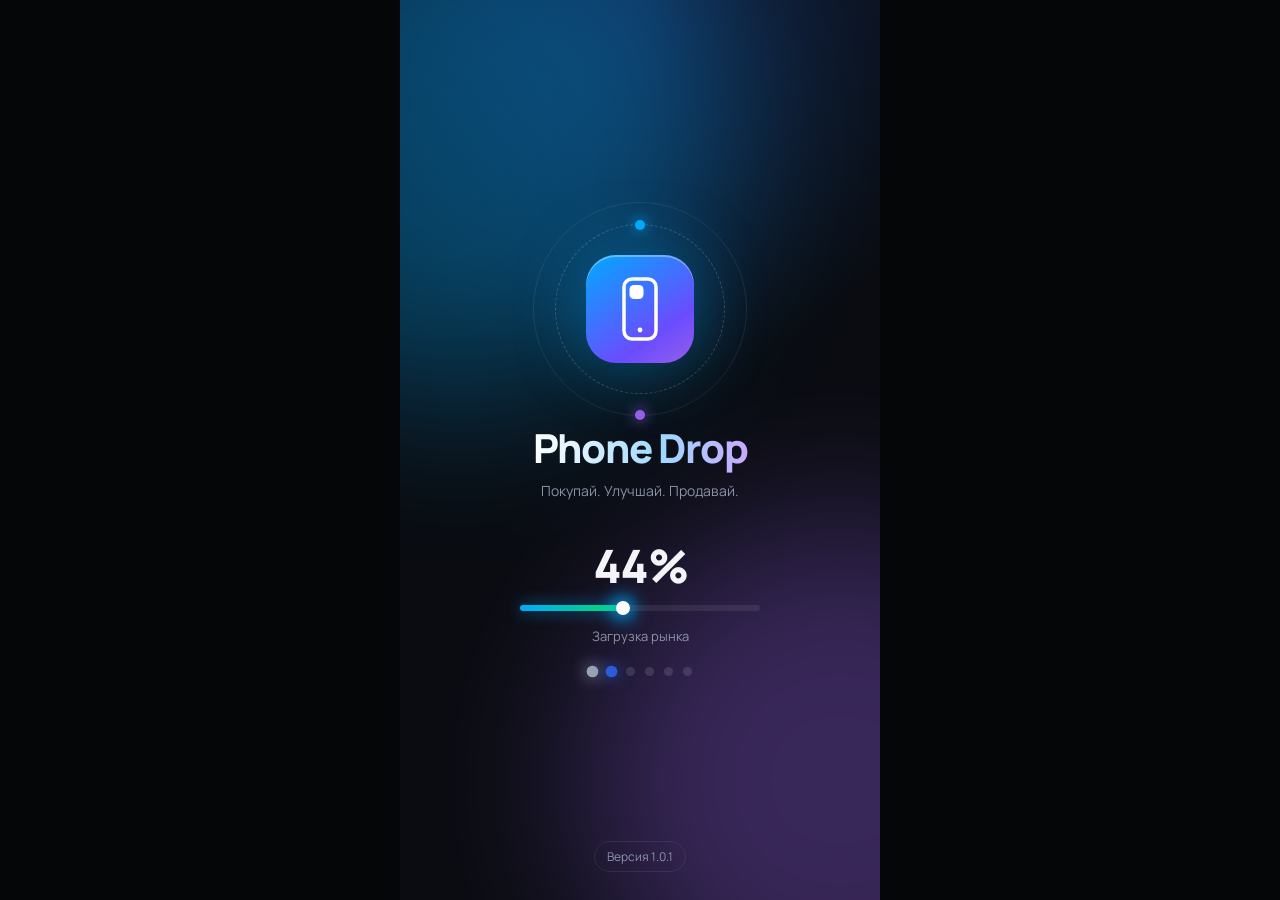
==== index.html @ ba955d0d "Update index.html" ====
<!doctype html><html lang="ru"><head><meta charset="utf-8"><meta name="viewport" content="width=device-width,initial-scale=1,viewport-fit=cover"><title>Phone Drop</title>
<link href="https://fonts.googleapis.com/css2?family=Manrope:wght@500;700;800&display=swap" rel="stylesheet">
<style>
:root{--bg:#0a0c11;--s1:#13161e;--s2:#1b1f2a;--s3:#252a38;--tx:#f2f4f8;--mu:#8b93a7;--b:#00aaff;--g:#04e061;--r:#ff4053;--p:#965eeb;--y:#ffc43d;color-scheme:dark;box-sizing:border-box;padding-top:env(safe-area-inset-top,0px);padding-bottom:env(safe-area-inset-bottom,0px)}
*{box-sizing:border-box;-webkit-tap-highlight-color:transparent}html,body{height:100%;margin:0;background:#050608}
body{font-family:Manrope,system-ui,-apple-system,"Segoe UI",sans-serif;color:var(--tx);display:flex;justify-content:center;overflow:hidden}
#app{position:relative;width:100%;max-width:480px;height:100%;background:var(--bg);overflow:hidden;background-image:radial-gradient(600px 300px at 80% -5%,#00aaff22,transparent),radial-gradient(500px 300px at 0% 100%,#965eeb1c,transparent)}
button{font:inherit;color:inherit;border:0;cursor:pointer;transition:transform .15s,filter .2s}button:active{transform:scale(.95)}
.btn{background:var(--b);color:#001826;font-weight:800;padding:12px 16px;border-radius:14px}.btn.g{background:var(--g);color:#032}.btn.d{background:var(--s3);color:var(--tx)}.btn.r{background:#ff405333;color:var(--r)}.btn:disabled{opacity:.4}
#ld{position:absolute;inset:0;z-index:50;background:var(--bg);display:flex;flex-direction:column;align-items:center;justify-content:center;gap:14px;transition:opacity .6s,transform .6s}
#ld.out{opacity:0;transform:scale(1.08);pointer-events:none}
.logo{width:92px;height:92px;border-radius:26px;background:linear-gradient(145deg,var(--b),var(--p));display:grid;place-items:center;font-size:44px;box-shadow:0 0 60px #00aaff55;animation:fl 2.4s ease-in-out infinite}
@keyframes fl{50%{transform:translateY(-8px) rotate(-3deg)}}
.bar{width:220px;height:6px;background:var(--s2);border-radius:9px;overflow:hidden}.bar i{display:block;height:100%;width:5%;background:linear-gradient(90deg,var(--b),var(--g));border-radius:9px;transition:width .1s}
.mu{color:var(--mu);font-size:13px}
#ld{background:radial-gradient(120% 70% at 50% 0%,#12254a,#0a0c11 60%);overflow:hidden;gap:0}
#ld:before,#ld:after{content:"";position:absolute;z-index:0;width:520px;height:520px;border-radius:50%;filter:blur(80px);opacity:.33;animation:dr 9s ease-in-out infinite alternate}
#ld:before{background:#0af;left:-200px;top:-120px}#ld:after{background:#965eeb;right:-220px;bottom:-140px;animation-delay:-4s}
@keyframes dr{to{transform:translate(70px,50px) scale(1.15)}}
.em,.ttl,.sl,.pct,.bar,.dt{position:relative;z-index:1}
.em{width:170px;height:170px;display:grid;place-items:center;margin-bottom:26px}
.or{position:absolute;inset:0;border-radius:50%;border:1.5px dashed #ffffff33;animation:rot 12s linear infinite}
.or.b{inset:-22px;border-style:solid;border-color:#ffffff14;animation-duration:20s;animation-direction:reverse}
.or i{position:absolute;top:-5px;left:50%;width:10px;height:10px;margin-left:-5px;border-radius:50%;background:var(--b);box-shadow:0 0 14px var(--b)}
.or.b i{background:var(--p);box-shadow:0 0 14px var(--p);top:auto;bottom:-5px}
.mk{position:relative;width:108px;height:108px;border-radius:30px;background:linear-gradient(145deg,#00aaff,#6a4cff 70%,#965eeb);box-shadow:0 0 70px #00aaff66,inset 0 2px 0 #ffffff55;display:grid;place-items:center;overflow:hidden;animation:fl 3s ease-in-out infinite}
.mk:after{content:"";position:absolute;inset:0;background:linear-gradient(110deg,transparent 35%,#ffffff55 50%,transparent 65%);transform:translateX(-120%);animation:sh 2.4s .4s infinite}
.mk svg{width:56px;height:64px}
.ttl{font-size:40px;font-weight:800;letter-spacing:-1.2px;background:linear-gradient(90deg,#fff,#9fd8ff 60%,#c9a8ff);-webkit-background-clip:text;background-clip:text;color:transparent}
.sl{margin-top:6px;font-size:14px;color:var(--mu)}
.pct{margin-top:34px;font-size:46px;font-weight:800;letter-spacing:-1.5px;font-variant-numeric:tabular-nums}
.bar{width:240px;height:6px;background:#ffffff14;overflow:visible;margin-top:8px}
.bar i{position:relative;box-shadow:0 0 16px #00aaff99}
.bar i:after{content:"";position:absolute;right:-4px;top:-4px;width:14px;height:14px;border-radius:50%;background:#fff;box-shadow:0 0 18px 4px #00aaff}
.dt{display:flex;gap:10px;margin-top:22px}.dt i{width:9px;height:9px;border-radius:50%;background:#ffffff1f;transition:all .3s}.dt i.on{background:var(--c);box-shadow:0 0 12px var(--c);transform:scale(1.3)}
.vr{position:absolute;z-index:1;bottom:calc(28px + env(safe-area-inset-bottom,0px));font-size:12px;color:var(--mu);padding:6px 12px;border:1px solid #ffffff14;border-radius:20px}
.pt{position:absolute;bottom:-20px;width:5px;height:5px;border-radius:50%;background:#fff;opacity:0;animation:rise 6s linear infinite}
@keyframes rise{10%{opacity:.5}to{transform:translateY(-110vh);opacity:0}}
#home{position:absolute;inset:0;padding:18px 18px 12px;display:flex;flex-direction:column;gap:16px;overflow:auto}
.top{display:flex;justify-content:space-between;align-items:center}.top b{font-size:20px;letter-spacing:-.3px}
.card{background:var(--s1);border:1px solid #ffffff10;border-radius:20px;padding:16px}
.bal{background:linear-gradient(135deg,#0b3a55,#2a1b57 70%);border:1px solid #ffffff1c;position:relative;overflow:hidden}
.bal:after{content:"";position:absolute;inset:0;background:linear-gradient(110deg,transparent 30%,#ffffff14 50%,transparent 70%);transform:translateX(-100%);animation:sh 4s infinite}
@keyframes sh{to{transform:translateX(100%)}}
.big{font-size:34px;font-weight:800;letter-spacing:-1px}
.grid{display:grid;grid-template-columns:repeat(3,1fr);gap:14px}
.ic{display:flex;flex-direction:column;align-items:center;gap:7px;background:none;font-size:12px;font-weight:700;position:relative}
.ic i{width:68px;height:68px;border-radius:20px;display:grid;place-items:center;font-size:30px;font-style:normal;box-shadow:0 10px 24px #0007,inset 0 1px 0 #ffffff33;transition:transform .25s}
.ic:hover i{transform:translateY(-3px)}
.bd{position:absolute;top:-4px;right:12px;background:var(--r);border-radius:20px;min-width:20px;padding:2px 6px;font-size:11px;font-weight:800}
.chip{background:var(--s2);border-radius:20px;padding:8px 13px;font-size:13px;font-weight:700;white-space:nowrap}.chip.on{background:var(--b);color:#001826}
#ov{position:absolute;inset:0;z-index:20;background:var(--bg);display:flex;flex-direction:column;transform:translateY(100%) scale(.96);opacity:0;transition:transform .45s cubic-bezier(.2,.9,.2,1),opacity .3s;pointer-events:none}
#ov.open{transform:none;opacity:1;pointer-events:auto}
.hd{display:flex;align-items:center;gap:10px;padding:14px 16px;border-bottom:1px solid #ffffff0d}.hd b{flex:1;font-size:18px}.hd .m{font-size:13px;color:var(--g);font-weight:800}
#ovb{flex:1;overflow:auto;padding:14px 16px 24px;display:flex;flex-direction:column;gap:12px}
.in>*{animation:up .5s cubic-bezier(.2,.9,.2,1) both}@keyframes up{from{opacity:0;transform:translateY(18px)}}
.mg{display:grid;grid-template-columns:1fr 1fr;gap:12px}
.ph{width:100%;aspect-ratio:1/.85;border-radius:16px;background:radial-gradient(circle at 30% 20%,color-mix(in srgb,var(--c) 45%,#222),#0f121a);display:grid;place-items:center}
.ph svg{width:100%;height:100%;display:block}

.ph.on svg{filter:drop-shadow(0 0 7px color-mix(in srgb,var(--c) 70%,transparent))}
.lc{padding:8px;border-radius:18px;background:var(--s1);border:1px solid #ffffff0d;text-align:left;display:flex;flex-direction:column;gap:5px;cursor:pointer}
.pr{font-weight:800;font-size:17px}.tg{font-size:11px;font-weight:800;padding:3px 8px;border-radius:8px;background:#04e06122;color:var(--g);width:fit-content}.tg.w{background:#ffc43d22;color:var(--y)}
.row{display:flex;gap:10px;align-items:center}.row>.ph{width:72px;flex:none}.fx{flex:1;min-width:0}
.sc{display:flex;gap:8px;overflow:auto;padding-bottom:2px}
.ch{display:flex;gap:12px;align-items:center;padding:12px;background:var(--s1);border-radius:16px;cursor:pointer;position:relative}
.av{width:42px;height:42px;border-radius:50%;background:linear-gradient(135deg,var(--p),var(--b));display:grid;place-items:center;font-weight:800;flex:none}
.msgs{display:flex;flex-direction:column;gap:8px;flex:1}.bu{max-width:80%;padding:10px 13px;border-radius:16px;font-size:14px;line-height:1.35;animation:up .3s both}
.bu.them{background:var(--s2);border-bottom-left-radius:4px}.bu.me{background:var(--b);color:#001826;align-self:flex-end;border-bottom-right-radius:4px;font-weight:700}.bu.sys{align-self:center;background:none;color:var(--mu);font-size:12px}
.dots{display:inline-flex;gap:3px}.dots i{width:6px;height:6px;border-radius:50%;background:var(--mu);animation:dt 1s infinite}.dots i:nth-child(2){animation-delay:.15s}.dots i:nth-child(3){animation-delay:.3s}@keyframes dt{50%{transform:translateY(-4px)}}
#md{position:absolute;inset:0;z-index:40;background:#000a;display:flex;align-items:flex-end;opacity:0;pointer-events:none;transition:opacity .25s;backdrop-filter:blur(6px)}
#md.open{opacity:1;pointer-events:auto}#mb{width:100%;background:var(--s1);border-radius:26px 26px 0 0;padding:20px 18px calc(22px + env(safe-area-inset-bottom,0px));transform:translateY(100%);transition:transform .4s cubic-bezier(.2,.9,.2,1);display:flex;flex-direction:column;gap:12px;max-height:90%;overflow:auto}#md.open #mb{transform:none}
.ring{width:130px;height:130px;border-radius:50%;margin:6px auto;display:grid;place-items:center;font-size:30px;font-weight:800;background:conic-gradient(var(--b) calc(var(--p)*1%),var(--s3) 0);position:relative}
.ring:before{content:"";position:absolute;inset:9px;border-radius:50%;background:var(--s1)}.ring span{position:relative}
.ring.spin{animation:rot 1s linear infinite}@keyframes rot{to{transform:rotate(360deg)}}
.pg{height:8px;background:var(--s3);border-radius:9px;overflow:hidden}.pg i{display:block;height:100%;background:linear-gradient(90deg,var(--p),var(--b));width:0}
#tt{position:absolute;left:50%;top:calc(14px + env(safe-area-inset-top,0px));transform:translate(-50%,-90px);z-index:60;background:#232838;border:1px solid #ffffff22;padding:11px 16px;border-radius:14px;font-weight:700;font-size:14px;transition:transform .4s cubic-bezier(.2,.9,.2,1);max-width:92%;text-align:center}#tt.s{transform:translate(-50%,0)}
.tr{height:90px;position:relative;border-radius:16px;background:var(--s2);overflow:hidden;margin:6px 0}.tr b{position:absolute;top:22px;left:-50px;font-size:40px;animation:mv 1.8s ease-in-out forwards}@keyframes mv{to{left:calc(100% + 10px)}}
.tr:after{content:"";position:absolute;left:0;right:0;bottom:22px;border-top:2px dashed #ffffff2a}
.spin{animation:rot 1s linear infinite}
.osw{display:flex;flex-direction:column;align-items:center;gap:10px;padding-top:4px}
.os{position:relative;width:min(300px,76vw);aspect-ratio:9/19;border-radius:15%/7%;background:#050608;border:5px solid var(--c);box-shadow:0 0 0 2px #000,0 30px 60px #000b,0 0 40px color-mix(in srgb,var(--c) 40%,transparent);padding:4px}
.scr{position:relative;width:100%;height:100%;border-radius:13%/6.2%;overflow:hidden;touch-action:none;user-select:none;color:#fff}
.sb{position:absolute;top:2.5%;left:7%;right:7%;display:flex;justify-content:space-between;font-size:11px;font-weight:800;z-index:3}
.cut{position:absolute;top:1.8%;left:50%;transform:translateX(-50%);background:#000;z-index:4}.cut.i{width:28%;height:2.8%;border-radius:20px}.cut.n{width:44%;height:3.6%;border-radius:0 0 16px 16px;top:0}.cut.p{width:3.4%;aspect-ratio:1;border-radius:50%}
.pgx{position:absolute;inset:0;animation:up .45s cubic-bezier(.2,.9,.2,1) both}
.lk{display:flex;flex-direction:column;align-items:center;padding-top:20%}.lk .tm{font-size:64px;font-weight:800;letter-spacing:-3px;line-height:1.1}.lk .nt{margin-top:26px;background:#ffffff26;backdrop-filter:blur(10px);border-radius:16px;padding:10px 14px;font-size:12px;width:80%}
.swh{position:absolute;bottom:6%;left:0;right:0;text-align:center;font-size:12px;opacity:.85;animation:bob 1.6s ease-in-out infinite}@keyframes bob{50%{transform:translateY(-8px)}}
.oa{display:flex;flex-direction:column;align-items:center;gap:5px;background:none;font-size:10px;font-weight:700}.oa i{width:48px;height:48px;border-radius:14px;display:grid;place-items:center;font-style:normal;font-size:22px;box-shadow:0 6px 14px #0006}
.og{display:grid;grid-template-columns:repeat(4,1fr);gap:16px 4px;padding:18% 6% 0}.dk{position:absolute;bottom:5%;left:6%;right:6%;display:flex;justify-content:space-around;background:#ffffff26;backdrop-filter:blur(14px);border-radius:24px;padding:10px 4px}
.hb{position:absolute;bottom:1.6%;left:34%;right:34%;height:4px;border-radius:4px;background:#fff;opacity:.8;z-index:5;cursor:pointer}
.ap{background:#0c0e14f2;padding:15% 6% 8%;display:flex;flex-direction:column;gap:10px;overflow:auto}
.sws{display:grid;grid-template-columns:repeat(4,1fr);gap:8px}.sws button{aspect-ratio:1;border-radius:12px;border:2px solid #ffffff22}.sws button.on{border-color:#fff}
@media(prefers-reduced-motion:reduce){*{animation-duration:.01s!important;transition-duration:.01s!important}}
</style></head><body>
<div id="app">
<div id="ld"><i class="pt" style="left:8%;animation-delay:-1s"></i><i class="pt" style="left:22%;animation-delay:-3.5s;animation-duration:7s"></i><i class="pt" style="left:37%;animation-delay:-5s"></i><i class="pt" style="left:51%;animation-delay:-2s;animation-duration:8s"></i><i class="pt" style="left:66%;animation-delay:-4.2s"></i><i class="pt" style="left:80%;animation-delay:-.5s;animation-duration:7s"></i><i class="pt" style="left:92%;animation-delay:-3s"></i><div class="em"><div class="or"><i></i></div><div class="or b"><i></i></div><div class="mk"><svg viewBox="0 0 56 64"><rect x="12" y="2" width="32" height="60" rx="8" fill="none" stroke="#fff" stroke-width="3.5"/><rect x="17.5" y="8" width="14" height="14" rx="4.5" fill="#fff"/><circle cx="28" cy="53" r="2.4" fill="#fff"/></svg></div></div><div class="ttl">Phone Drop</div><div class="sl">Покупай. Улучшай. Продавай.</div><div class="pct" id="pc">5%</div><div class="bar"><i id="pb"></i></div><div class="mu" id="ph" style="margin-top:16px;position:relative;z-index:1">Запуск ядра</div><div class="dt"><i style="--c:#9aa3b5"></i><i style="--c:#2b5bd7"></i><i style="--c:#ff6a00"></i><i style="--c:#f5c400"></i><i style="--c:#e11d48"></i><i style="--c:#34a853"></i></div><div class="vr">Версия 1.0.1</div></div>
<div id="home"></div>
<div id="ov"><div class="hd"><button class="chip" onclick="A.back()">‹ Назад</button><b id="ot"></b><span class="m" id="om"></span></div><div id="ovb"></div></div>
<div id="md" onclick="if(event.target===this)closeM()"><div id="mb"></div></div>
<div id="tt"></div>
</div>
<script>
const $=s=>document.querySelector(s),rnd=(a,b)=>a+Math.random()*(b-a),ri=(a,b)=>Math.floor(rnd(a,b+1)),pick=a=>a[ri(0,a.length-1)],r100=n=>Math.round(n/100)*100;
const rub=n=>Math.round(n).toLocaleString('ru-RU').replace(/\u00a0/g,' ')+' ₽';
const TG=window.Telegram&&Telegram.WebApp;try{TG&&(TG.ready(),TG.expand(),TG.setHeaderColor&&TG.setHeaderColor('#0a0c11'))}catch(e){}
const hp=()=>{try{S.cfg.hap&&TG&&TG.HapticFeedback.impactOccurred('light')}catch(e){}};
const PH=[['Apple','iPhone 11',22000,540000],['Apple','iPhone 13',42000,790000],['Apple','iPhone 14 Pro',75000,950000],['Apple','iPhone 15 Pro',98000,1450000],['Samsung','Galaxy A54',24000,560000],['Samsung','Galaxy S22',38000,1000000],['Samsung','Galaxy S24 Ultra',90000,1700000],['Xiaomi','Xiaomi 13T',32000,1050000],['Xiaomi','Xiaomi 14',52000,1900000],['POCO','POCO X5 Pro',17000,580000],['POCO','POCO F5',24000,1050000],['POCO','POCO F6',30000,1550000],['Redmi','Redmi Note 12',13000,420000],['Redmi','Redmi Note 13 Pro',20000,560000],['Google','Pixel 7',28000,750000],['OnePlus','OnePlus 11',40000,1250000],['Nothing','Nothing Phone 2',32000,700000],['Realme','Realme GT Neo 5',21000,900000],['Vivo','Vivo X300 Ultra',92000,3900000],['Google','Pixel 11 Pro XL',88000,2300000],['Xiaomi','Xiaomi 17 Pro Max',85000,3800000],['Apple','iPhone Duo',95000,2800000],['Apple','iPhone 18 Pro Max',128000,3300000],['OnePlus','OnePlus 15',62000,3700000],['Samsung','Galaxy S24',42000,1600000],['OnePlus','OnePlus 6T',6500,310000],['Tecno','Tecno Pova 7 Ultra 5G',21000,950000],['POCO','POCO X8 Pro Max',34000,2600000],['iQOO','iQOO Neo 11',36000,3300000],['iQOO','iQOO 15R',41000,3500000],['Samsung','Galaxy S10+',8500,440000],['OPPO','OPPO Find X9 Ultra',88000,3900000],['Huawei','Huawei Pura 80',68000,1700000],['RedMagic','RedMagic 10 Pro',54000,3600000],['Xiaomi','Mi 10 Ultra',14000,650000],['Apple','iPhone 7 Plus',9000,230000]];const RARE=[21,34,35];
const COL={Apple:'#9aa3b5',Samsung:'#2b5bd7',Xiaomi:'#ff6a00',POCO:'#f5c400',Redmi:'#e11d48',Google:'#34a853',OnePlus:'#e0213a',Nothing:'#d8dbe2',Realme:'#e8c200'};
const CT={'Москва':{x:55.75,y:37.62,m:1.08},'Санкт-Петербург':{x:59.93,y:30.33,m:1.04},'Казань':{x:55.79,y:49.12,m:.97},'Екатеринбург':{x:56.84,y:60.6,m:.95},'Новосибирск':{x:55.03,y:82.92,m:.9},'Сочи':{x:43.6,y:39.72,m:1}};
const BB={'Москва':{Apple:1.06},'Сочи':{Apple:1.05},'Новосибирск':{Xiaomi:1.1,POCO:1.1,Redmi:1.1},'Казань':{Samsung:1.07},'Екатеринбург':{Google:1.08,OnePlus:1.08},'Санкт-Петербург':{Nothing:1.08,Apple:1.02}};
const CK=Object.keys(CT),NM=['Алексей','Дмитрий','Марина','Ирина','Сергей','Олег','Анна','Павел','Катя','Игорь','Тимур','Вика'];
const TR={bus:{n:'Автобус',e:'🚌',r:2.4,b:200,sp:650},train:{n:'Поезд',e:'🚆',r:3.8,b:500,sp:1000},plane:{n:'Самолёт',e:'✈️',r:7,b:2500,sp:99999}};
const KEY='phonedrop_v1';let S,cur=null,arg=null,F='Все',TY=null;
const fresh=()=>({v:1,cfg:{wp:0,ac:'#00aaff',hap:1,sure:0,free:0},money:35000,day:1,city:'Москва',uid:1,inv:[],lst:{},chats:[],hist:[],deals:0,profit:0,pts:0});
try{S=JSON.parse(localStorage.getItem(KEY))}catch(e){}if(!S||!S.v)S=fresh();S.cfg=Object.assign({wp:0,ac:'#00aaff',hap:1,sure:0,free:0},S.cfg||{});
const save=()=>{try{localStorage.setItem(KEY,JSON.stringify(S))}catch(e){}};
const cm=(c,b)=>CT[c].m*((BB[c]||{})[b]||1);
const val=(p,c=S.city)=>{const P=PH[p.m];return r100(P[2]*(.45+.55*p.c/100)*(1+.12*p.u)*(p.v?1.04:1)*cm(c,P[0])*(RARE.includes(p.m)?2.2:1))};
const cond=c=>c>=90?'Как новый':c>=75?'Хорошее':c>=55?'Б/у':'Нужен ремонт';
const DS=[['sq2','#b9dfc9','#86bfa3','n',''],['diag2','#e9aab8','#c47b8c','n',''],['tri','#54456e','#2a2140','i',''],['tri','#9a948b','#5d5953','i',''],['col3','#c8b9ee','#9a88d2','p',''],['col3c','#3e5f4d','#20382c','p',''],['col4','#7d7d82','#3d3d41','p',''],['ring','#93b5d6','#5b82ac','p',''],['bigsq','#ececef','#c3c6cd','p',''],['col2','#f4c500','#c79a00','p',''],['sq3','#2d3350','#12152a','p',''],['sq3','#aeb8c2','#7d8893','p',''],['col3','#6eaadb','#3f7aae','p',''],['sq3','#8062ad','#4d3776','p',''],['bar','#30343a','#15171b','p',''],['ring','#33665a','#173a30','p',''],['nt','#f2f2f2','#cfd0d3','p',''],['sq3','#f6a300','#262626','p','s'],['ring','#4a3f38','#1c1815','p',''],['bar','#cfd9d4','#9eb0a8','p',''],['bigsq','#2f3b4c','#11151d','p',''],['tri','#c9cacf','#8f9199','i','f'],['bar','#dc7b3a','#a24f1c','i',''],['sq3','#2b3442','#10141b','p',''],['col3','#b9a7d8','#8f7bb8','p',''],['col2','#1d1e22','#0a0a0c','n',''],['col3','#1f4a3f','#0d1f1b','p',''],['sq3','#27292e','#0f1013','p',''],['sq3','#f4f4f6','#c9cad1','p','s'],['sq3','#7c2e55','#3c1429','p',''],['h3','#e7e9ef','#b8a6da','p',''],['ring','#6b5744','#2e231a','p',''],['ring','#f1ede4','#cdbfa6','p',''],['nt','#1b1316','#08050a','p',''],['bigsq','#e8e3d6','#a89e86','p',''],['h2','#17181b','#050506','h','']];
let AN=0;
const lz=(x,y,r,ms)=>`<circle cx="${x}" cy="${y}" r="${r}" fill="#07080b" stroke="${ms}" stroke-width="1.1"/><circle cx="${x}" cy="${y}" r="${r*.58}" fill="#18264a"/><circle cx="${x}" cy="${y}" r="${r*.3}" fill="#0a0f1e"/><circle cx="${x-r*.28}" cy="${y-r*.28}" r="${r*.17}" fill="#fff" opacity=".75"/>`;
function art(m,on,c=100){const [lay,c1,c2,cut,fl]=DS[m],n=++AN,br=PH[m][0],w=38,h=84,ms=br=='Apple'?'#767a82':'#a9afb9';
const back=(x,y)=>{const L=(a,b,r)=>lz(x+a,y+b,r,ms),F=(a,b)=>`<circle cx="${x+a}" cy="${y+b}" r="1.4" fill="#ffe6a0"/>`,I=(a,b,ww,hh,r)=>`<rect x="${x+a}" y="${y+b}" width="${ww}" height="${hh}" rx="${r}" fill="#fff" fill-opacity=".14" stroke="#fff" stroke-opacity=".28" stroke-width=".5"/>`;let k='';
if(fl=='f')k+=`<rect x="${x+18.6}" y="${y}" width=".8" height="${h}" fill="#000" opacity=".35"/>`;if(fl=='s')k+=`<rect x="${x+15.5}" y="${y}" width="7" height="${h}" fill="#141414"/><rect x="${x+18.7}" y="${y}" width=".6" height="${h}" fill="#fff" opacity=".6"/>`;
switch(lay){
case'sq2':k+=I(3,3,19,20,5)+L(9,9.5,4.2)+L(9,17.5,4.2)+F(17,7);break;
case'diag2':k+=I(3,3,20,20,5)+L(8.5,8.5,4.2)+L(16,16,4.2)+F(17,7);break;
case'tri':k+=I(3,3,22,23,5.5)+L(9,9,4)+L(9,17,4)+L(17,13,4)+F(17,21);break;
case'col3':k+=L(9,9,3.8)+L(9,18,3.8)+L(9,27,3.8)+F(16,9);break;
case'col3c':k+=I(4,4,12.5,30,6.25)+L(10.2,10.5,3.6)+L(10.2,19.5,3.6)+L(10.2,28.5,3.6)+F(19,10);break;
case'col4':k+=L(9,9,3.8)+L(9,17.5,3.8)+L(9,26,3.8)+L(9,34.5,3.8)+L(18,13,2)+L(18,22,2);break;
case'ring':k+=`<circle cx="${x+13.5}" cy="${y+13.5}" r="12.5" fill="#000" fill-opacity=".4" stroke="${ms}" stroke-width="1.6"/>`+L(9.5,9.5,3.6)+L(9.5,18,3.6)+L(18,13.8,3.6);break;
case'bigsq':k+=I(3,3,28,28,7)+L(18,18,8)+L(9,9,3)+L(25,9,3);break;
case'sq3':k+=I(3,3,23,21,5.5)+L(9,9,3.6)+L(18,9,3.6)+L(13.5,18,3.6)+F(21,18);break;
case'h3':k+=L(11,10,3.6)+L(19,10,3.6)+L(27,10,3.6)+F(19,17);break;case'h2':k+=L(10,9,3.8)+L(19,9,3.8)+F(27,8);break;case'col2':k+=L(9.5,9.5,4.4)+L(9.5,19,4.4)+F(17,9.5);break;
case'bar':k+=`<rect x="${x}" y="${y+14}" width="${w}" height="11" fill="#0b0c0f"/><rect x="${x}" y="${y+14}" width="${w}" height="1.1" fill="${ms}" opacity=".7"/>`+L(10,19.5,3.8)+L(19,19.5,3.8)+F(28,19.5);break;
default:k+=`<circle cx="${x+19}" cy="${y+46}" r="10" fill="none" stroke="#000" stroke-opacity=".2" stroke-width=".8"/><path d="M${x+8} ${y+64}h22M${x+8} ${y+68}h14M${x+19} ${y+36}v-8" stroke="#000" stroke-opacity=".25" stroke-width=".7"/><circle cx="${x+30}" cy="${y+76}" r="1.2" fill="#ff3b30"/>`+L(9,9,3.8)+L(9,18,3.8)}
k+=br=='Apple'?`<circle cx="${x+19}" cy="${y+48}" r="3.4" fill="#fff" fill-opacity=".55"/><ellipse cx="${x+20.5}" cy="${y+43.8}" rx="1.3" ry=".6" fill="#fff" fill-opacity=".55"/>`:`<text x="${x+19}" y="${y+h-8}" text-anchor="middle" font-size="3.6" font-weight="800" fill="#fff" fill-opacity=".55">${br.toUpperCase()}</text>`;
const sc=c<75?Math.min(5,Math.ceil((75-c)/8)):0;for(let i=0;i<sc;i++)k+=`<path d="M${x+6+i*5} ${y+34+(i*13)%34}l${6+i} ${-4-i}" stroke="#fff" stroke-opacity=".35" stroke-width=".35"/>`;
return `<g transform="rotate(-4 ${x+19} ${y+42})"><rect x="${x+w-.2}" y="${y+20}" width="1.4" height="9" rx=".6" fill="${c2}"/><rect x="${x-1.2}" y="${y+18}" width="1.4" height="6" rx=".6" fill="${c2}"/><rect x="${x-1.2}" y="${y+26}" width="1.4" height="6" rx=".6" fill="${c2}"/><rect x="${x}" y="${y}" width="${w}" height="${h}" rx="7" fill="url(#g${n})" stroke="#fff" stroke-opacity=".3" stroke-width=".7"/>${k}<rect x="${x}" y="${y}" width="${w}" height="${h}" rx="7" fill="url(#s${n})"/></g>`};
const front=(x,y)=>{const sx=x+1.8,sy=y+1.8,sw=w-3.6,sh=h-3.6;let k=`<rect x="${x}" y="${y}" width="${w}" height="${h}" rx="7" fill="#0a0b0f" stroke="${c1}" stroke-width="1"/><rect x="${sx}" y="${sy}" width="${sw}" height="${sh}" rx="5.3" fill="${on?`url(#w${n})`:'#06070a'}"/>`;
if(on)k+=`<text x="${x+19}" y="${y+27}" text-anchor="middle" font-size="10" font-weight="800" fill="#fff">9:41</text><text x="${x+19}" y="${y+32}" text-anchor="middle" font-size="2.6" fill="#fff" fill-opacity=".8">Вт, 4 ноября</text><rect x="${x+14}" y="${y+h-5}" width="10" height=".9" rx=".45" fill="#fff" fill-opacity=".7"/>`;else k+=`<path d="M${sx} ${sy}h${sw*.6}L${sx} ${sy+sh*.45}Z" fill="#fff" fill-opacity=".07"/>`;
k+=cut=='h'?`<circle cx="${x+19}" cy="${y+h-5.5}" r="2.6" fill="none" stroke="#555" stroke-width=".6"/>`:cut=='n'?`<rect x="${x+12}" y="${y+1.8}" width="14" height="3.8" rx="1.9" fill="#000"/>`:cut=='i'?`<rect x="${x+14}" y="${y+4}" width="10" height="3" rx="1.5" fill="#000"/>`:`<circle cx="${x+19}" cy="${y+5}" r="1.3" fill="#000"/>`;
if(fl=='f')k+=`<rect x="${x+18.6}" y="${y+2}" width=".8" height="${h-4}" fill="#fff" opacity=".18"/>`;if(c<50)k+=`<path d="M${x+w-4} ${y+2}L${x+25} ${y+20}L${x+30} ${y+32}M${x+25} ${y+20}L${x+14} ${y+27}L${x+10} ${y+40}" stroke="#fff" stroke-opacity=".6" stroke-width=".4" fill="none"/>`;
return `<g transform="rotate(3 ${x+19} ${y+42})">${k}</g>`};
return `<div class="ph ${on?'on':''}" style="--c:${c1}"><svg viewBox="0 0 118 100"><defs><linearGradient id="g${n}" x1="0" y1="0" x2="1" y2="1"><stop offset="0" stop-color="${c1}"/><stop offset="1" stop-color="${c2}"/></linearGradient><linearGradient id="s${n}" x1="0" y1="0" x2="1" y2="1"><stop offset="0" stop-color="#fff" stop-opacity=".3"/><stop offset=".45" stop-color="#fff" stop-opacity="0"/><stop offset="1" stop-color="#fff" stop-opacity=".1"/></linearGradient><linearGradient id="w${n}" x1="0" y1="0" x2=".6" y2="1"><stop offset="0" stop-color="${c1}"/><stop offset=".6" stop-color="${c2}"/><stop offset="1" stop-color="#0a0c14"/></linearGradient></defs><ellipse cx="59" cy="95" rx="42" ry="3" fill="#000" opacity=".45"/>${front(64,8)}${back(14,8)}</svg></div>`}
const toast=t=>{const e=$('#tt');e.textContent=t;e.classList.add('s');clearTimeout(toast.t);toast.t=setTimeout(()=>e.classList.remove('s'),2400)};
const showM=h=>{$('#mb').innerHTML=h;$('#md').classList.add('open')},closeM=()=>$('#md').classList.remove('open');
function pay(a,d){S.money+=a;S.hist.unshift({t:d,a,d:S.day});S.hist.length=Math.min(S.hist.length,40);save();hp()}
function gen(city){const a=[];for(let i=0;i<12;i++){let m=ri(0,PH.length-1);if(RARE.includes(m)&&Math.random()>.12)m=ri(0,17);const c=ri(40,99),v=val({m,c,u:0,v:0},city),price=r100(v*rnd(.82,1.22));a.push({id:S.uid++,m,c,price,floor:Math.min(price,r100(v*rnd(.72,.92))),sel:pick(NM),rt:(rnd(3.8,5)).toFixed(1),bt:ri(70,100),tm:ri(8,21)+':'+String(ri(0,59)).padStart(2,'0'),city})}S.lst[city]={d:S.day,a};save()}
const lst=()=>{if(!S.lst[S.city]||S.lst[S.city].d!==S.day)gen(S.city);return S.lst[S.city].a};
const unread=()=>S.chats.filter(c=>c.u).length;
const nw=()=>S.money+S.inv.reduce((s,p)=>s+val(p),0);
/* ---------- HOME ---------- */
const APPS=[['market','Market','🛒','linear-gradient(145deg,#00aaff,#0066ff)'],['msg','Messenger','💬','linear-gradient(145deg,#04e061,#00a843)'],['up','Upgrade','⚡','linear-gradient(145deg,#965eeb,#5b2fd1)'],['trv','Travel','🧳','linear-gradient(145deg,#ffb347,#ff7a00)'],['wal','Wallet','💳','linear-gradient(145deg,#2f3647,#161a24)'],['inv','Inventory','📦','linear-gradient(145deg,#ff6b81,#e0213a)'],['bm','TYNTYTY','🚀','linear-gradient(145deg,#1fe5d0,#0a7cff)'],['set','Настройки','⚙','linear-gradient(145deg,#6b7280,#374151)']];
function home(){applyCfg();const u=unread();$('#home').innerHTML=`<div class="top"><b>Phone Drop</b><button class="chip" id="upd" onclick="A.upd()">⟳ Обновления</button></div>
<div class="card bal"><div class="mu">Баланс</div><div class="big" id="bal">${rub(S.money)}</div><div class="row" style="justify-content:space-between;margin-top:6px"><span class="mu">📍 ${S.city} · день ${S.day}</span><span class="mu">Капитал ${rub(nw())}</span></div></div>
<div class="grid">${APPS.map(a=>`<button class="ic" onclick="A.open('${a[0]}')"><i style="background:${a[3]}">${a[2]}</i>${a[1]}${a[0]=='msg'&&u?`<span class="bd">${u}</span>`:''}</button>`).join('')}</div>
<div class="card mu" style="font-size:13px;line-height:1.5">Покупайте телефоны дешевле рынка, улучшайте в Upgrade, проверяйте в TYNTYTY Benchmark и продавайте дороже. В других городах цены другие.</div>
<div class="mu" style="text-align:center;margin-top:auto">Phone Drop · версия 1.0.1</div>`}
let bt=0;function tween(a,b){const e=$('#bal');if(!e)return;const t0=performance.now();const f=t=>{const k=Math.min(1,(t-t0)/600);e.textContent=rub(a+(b-a)*(1-Math.pow(1-k,3)));k<1&&requestAnimationFrame(f)};requestAnimationFrame(f)}
/* ---------- NAV ---------- */
const T={market:'Market',msg:'Messenger',up:'Upgrade',trv:'Travel',wal:'Wallet',inv:'Inventory',bm:'TYNTYTY Benchmark',os:'Телефон',set:'Настройки',adm:'Админ-панель'};
function R(anim){if(!cur)return;$('#ot').textContent=cur=='chat'?arg.name||'Чат':T[cur];$('#om').textContent=rub(S.money);const b=$('#ovb');b.innerHTML=V[cur]();if(anim){b.classList.add('in');let s='';for(let i=1;i<14;i++)s+='';b.querySelectorAll(':scope>*').forEach((e,i)=>e.style.animationDelay=i*45+'ms');setTimeout(()=>b.classList.remove('in'),900)}}
const A={
open(a,x){cur=a;arg=x||null;if(a=='msg')cur='msg';R(1);$('#ov').classList.add('open');hp()},
back(){if(cur=='chat'){cur='msg';R();return}if(cur=='os'){cur='inv';R(1);return}if(cur=='adm'){cur='set';R();return}cur=null;$('#ov').classList.remove('open');home()},
upd(){const b=$('#upd');b.innerHTML='<span class="spin" style="display:inline-block">⟳</span> Проверка…';setTimeout(()=>{b.innerHTML='✓ Актуально';showM(`<b style="font-size:20px">Phone Drop 1.0.1</b><div class="mu">У вас установлена последняя версия.</div><div>• Маркетплейс, торг и встречи<br>• Поезда, автобусы и самолёты<br>• Upgrade с шансами<br>• TYNTYTY Benchmark<br>• 18 новых телефонов и редкие лоты<br>• Телефон со свайпом, приложениями и обоями<br>• Настройки и админ-панель</div><button class="btn" onclick="closeM()">Отлично</button>`);setTimeout(()=>b.innerHTML='⟳ Обновления',2500)},1400)},
flt(f){F=f;R()},
card(id){const l=lst().find(x=>x.id==id);if(!l)return;const v=val({m:l.m,c:l.c,u:0,v:0}),d=Math.round((1-l.price/v)*100);
showM(`${art(l.m,0,l.c)}<div class="pr" style="font-size:24px">${rub(l.price)}</div><b>${PH[l.m][1]}</b><div class="mu">Состояние ${l.c}% · ${cond(l.c)}<br>Продавец ${l.sel} ★${l.rt} · ${l.city}</div>${d>=8?`<span class="tg">Выгоднее рынка на ${d}%</span>`:d<=-8?`<span class="tg w">Дороже рынка на ${-d}%</span>`:''}
<div class="row"><button class="btn g fx" onclick="A.buy(${l.id})">Купить сразу</button><button class="btn d fx" onclick="A.haggle(${l.id})">Торговаться</button></div>`)},
buy(id){const l=lst().find(x=>x.id==id);if(!l)return;if(S.money<l.price)return toast('Не хватает денег');acq(l,l.price);closeM();R();toast('Куплено: '+PH[l.m][1])},
haggle(id){const l=lst().find(x=>x.id==id);let c=S.chats.find(x=>x.t=='b'&&x.l.id==id);if(!c){c={id:S.uid++,t:'b',name:l.sel,l,st:'open',tries:0,price:0,counter:0,u:0,msgs:[{w:'them',t:`Здравствуйте! ${PH[l.m][1]} в наличии, цена ${rub(l.price)}.`}]};S.chats.unshift(c);save()}closeM();A.openChat(c.id)},
openChat(id){const c=S.chats.find(x=>x.id==id);c.u=0;save();cur='chat';arg=c;$('#ov').classList.add('open');R(1)},
offer(id,k){const c=S.chats.find(x=>x.id==id);if(c.st!='open'||TY)return;const o=r100(c.l.price*(1-k));c.msgs.push({w:'me',t:`Отдадите за ${rub(o)}?`});TY=id;R();setTimeout(()=>{TY=null;bargain(c,o);save();if(cur=='chat'&&arg.id==id)R()},900+Math.random()*500)},
acc(id){const c=S.chats.find(x=>x.id==id);c.price=c.counter||c.l.price;c.st='agreed';c.msgs.push({w:'me',t:`Беру за ${rub(c.price)}.`},{w:'them',t:'Хорошо, жду на встрече.'});save();R()},
meet(id){const c=S.chats.find(x=>x.id==id);if(S.city!=c.l.city)return toast('Вы в другом городе: '+c.l.city);if(S.money<c.price)return toast('Не хватает денег');
showM(`<b style="font-size:19px">Едете на встречу…</b><div class="tr"><b>🚶</b></div><div class="mu">Осмотр телефона</div>`);setTimeout(()=>{const x=Math.random();
if(x<.68){acq(c.l,c.price);c.st='done';c.msgs.push({w:'sys',t:'Сделка завершена'});closeM();toast('Телефон ваш');save();R()}
else if(x<.88){const dc=ri(12,25),nc=Math.max(15,c.l.c-dc),np=r100(c.price*.88);c.l.c=nc;showM(`<b style="font-size:19px">Найден дефект</b><div>Состояние упало до ${nc}%: царапины и сколы. Продавец уступает до ${rub(np)}.</div><div class="row"><button class="btn g fx" onclick="A.defOk(${id},${np})">Забрать</button><button class="btn d fx" onclick="A.defNo(${id})">Уйти</button></div>`)}
else{c.st='closed';c.msgs.push({w:'sys',t:'Продавец не пришёл'});closeM();toast('Продавец не пришёл');save();R()}},1500)},
defOk(id,np){const c=S.chats.find(x=>x.id==id);if(S.money<np)return toast('Не хватает денег');acq(c.l,np);c.st='done';c.msgs.push({w:'sys',t:'Сделка завершена со скидкой'});closeM();save();R()},
defNo(id){const c=S.chats.find(x=>x.id==id);c.st='closed';c.msgs.push({w:'sys',t:'Вы отказались от сделки'});closeM();save();R()},
sell(uid){const p=S.inv.find(x=>x.id==uid);if(S.chats.some(c=>c.t=='s'&&c.it==uid&&c.st=='open'))return toast('Покупатели уже написали');for(let i=0;i<3;i++){const pr=r100(val(p)*rnd(.78,1.06));S.chats.unshift({id:S.uid++,t:'s',name:pick(NM),it:uid,price:pr,st:'open',asked:0,u:1,msgs:[{w:'them',t:`Здравствуйте! Заберу ${PH[p.m][1]} за ${rub(pr)}. Актуально?`}]})}save();toast('Пришли 3 предложения в Messenger');R()},
ok(id){const c=S.chats.find(x=>x.id==id),p=S.inv.find(x=>x.id==c.it);if(!p){c.st='closed';save();return R()}pay(c.price,'Продажа: '+PH[p.m][1]);S.profit+=c.price-p.cost;S.deals++;S.inv=S.inv.filter(x=>x!=p);S.chats.forEach(x=>{if(x.t=='s'&&x.it==c.it)x.st=x.id==id?'done':'closed'});c.msgs.push({w:'sys',t:'Продано'});save();toast('Продано за '+rub(c.price));R()},
more(id){const c=S.chats.find(x=>x.id==id);if(c.asked)return toast('Покупатель уже ответил');c.asked=1;c.msgs.push({w:'me',t:'Давайте на 5% дороже?'});if(Math.random()<.5){c.price=r100(c.price*1.05);c.msgs.push({w:'them',t:`Ладно, давайте за ${rub(c.price)}.`})}else c.msgs.push({w:'them',t:`Нет, только за ${rub(c.price)}.`});save();R()},
no(id){const c=S.chats.find(x=>x.id==id);c.st='closed';c.msgs.push({w:'sys',t:'Вы отклонили предложение'});save();R()},
quick(uid){const p=S.inv.find(x=>x.id==uid),v=r100(val(p)*.72);pay(v,'Скупка: '+PH[p.m][1]);S.profit+=v-p.cost;S.deals++;S.inv=S.inv.filter(x=>x!=p);save();toast('Скупка: '+rub(v));R()},
pw(uid){const p=S.inv.find(x=>x.id==uid);if(p.on){p.on=0;save();return R()}if(p.c<35&&Math.random()<.4)return toast('Не включается. Нужен ремонт');showM(`<b style="font-size:19px">Включение…</b><div class="ring spin" style="--p:70"><span>${PH[p.m][0]=='Apple'?'':'⏻'}</span></div>`);setTimeout(()=>{p.on=1;save();closeM();toast('Телефон включён');A.os(uid)},1300)},
rep(uid){const p=S.inv.find(x=>x.id==uid),c=r100(PH[p.m][2]*.1);if(p.c>=100)return toast('Ремонт не нужен');if(S.money<c)return toast('Не хватает денег');pay(-c,'Ремонт: '+PH[p.m][1]);p.c=Math.min(100,p.c+25);save();R()},
sel(uid){S.sel=uid;R()},
up(uid){const p=S.inv.find(x=>x.id==uid),L=p.u;if(L>=5)return;const cost=upc(p);if(S.money<cost)return toast('Не хватает денег');pay(-cost,'Апгрейд: '+PH[p.m][1]);const ch=S.cfg.sure?100:UC[L];
showM(`<b style="font-size:19px">Улучшаем ${PH[p.m][1]}…</b><div class="ring spin" style="--p:30"><span>⚡</span></div><div class="mu" style="text-align:center">Шанс ${ch}%</div>`);setTimeout(()=>{let h,t;if(Math.random()*100<ch){p.u++;p.v=0;h='✅ Успех';t=`Уровень ${p.u}. Цена и баллы выросли.`}else{h='❌ Неудача';t='Улучшение не прошло.';if(L>=2&&Math.random()<.4){p.c=Math.max(10,p.c-10);t+=' Состояние −10%.'}}save();showM(`<b style="font-size:22px">${h}</b><div>${t}</div><button class="btn" onclick="closeM();R()">Готово</button>`)},1800)},
go(i,m){const city=CK[i],T_=TR[m],d=dist(S.city,city),cost=r100(T_.b+d*T_.r),days=m=='plane'?1:Math.max(1,Math.ceil(d/T_.sp*1.0));if(city==S.city)return;if(!S.cfg.free&&S.money<cost)return toast('Не хватает денег');
pay(S.cfg.free?0:-cost,`${T_.n}: ${S.city} → ${city}`);showM(`<b style="font-size:19px">${S.city} → ${city}</b><div class="tr"><b>${T_.e}</b></div><div class="mu">${T_.n} · ${days} дн.</div>`);setTimeout(()=>{S.day+=days;S.city=city;S.inv.forEach(p=>p.on=0);save();closeM();toast('Вы приехали: '+city);R()},1900)},
bench(uid){const p=S.inv.find(x=>x.id==uid);if(!p.on)return toast('Сначала включите телефон');const st=['CPU','GPU','Память','UX'];let k=0;showM(`<b style="font-size:19px">TYNTYTY Benchmark</b><div class="ring" id="rg" style="--p:0"><span id="rp">0%</span></div><div class="mu" id="rs" style="text-align:center">CPU</div><div class="pg"><i id="rb"></i></div>`);
const iv=setInterval(()=>{k+=2;const e=$('#rg');if(!e)return clearInterval(iv);e.style.setProperty('--p',k);$('#rp').textContent=k+'%';$('#rb').style.width=k+'%';$('#rs').textContent=st[Math.min(3,Math.floor(k/25))];if(k>=100){clearInterval(iv);const sc=Math.round(PH[p.m][3]*(1+.12*p.u)*(.6+.4*p.c/100)*rnd(.97,1.03)),rec=sc>(p.best||0);p.best=Math.max(p.best||0,sc);p.v=1;S.pts+=Math.round(sc/10000);save();
showM(`<div class="mu" style="text-align:center">${PH[p.m][1]}</div><div class="big" style="text-align:center;color:var(--b)">${sc.toLocaleString('ru-RU')}</div><div style="text-align:center">${sc<5e5?'Базовый':sc<9e5?'Средний':sc<14e5?'Флагман':'Топ'} класс${rec?' · новый рекорд':''}</div><div class="mu" style="text-align:center">+${Math.round(sc/10000)} баллов · цена +4% (проверенный результат)</div><button class="btn" onclick="closeM();R()">Готово</button>`)}},55)},
wait(){S.day++;save();toast('Новые объявления');R(1)},
os(uid){OS={uid,s:'lock'};cur='os';arg=null;R(1);$('#ov').classList.add('open')},
swipe(){OS.s='home';R();hp()},
oapp(a){if(a.startsWith('x:'))return toast(a.slice(2));OS.s=a;R();hp()},
owp(i){S.inv.find(x=>x.id==OS.uid).wp=i;save();R()},
gwp(i){S.cfg.wp=i;save();applyCfg();R()},
ac(c){S.cfg.ac=c;save();applyCfg();R()},
tg(k){S.cfg[k]=S.cfg[k]?0:1;save();R()},
upd2(){showM(`<b style='font-size:20px'>Phone Drop 1.0.1</b><div class='mu'>Установлена последняя версия.</div><button class='btn' onclick='closeM()'>Отлично</button>`)},
adm(){const v=($('#pw')||{}).value||'';if(hsh(v.trim().toUpperCase())==HASH){ADM=1;A.open('adm')}else toast('Неверный пароль')},
cash(n){pay(n,'Админ');R()},
give(){const i=+$('#gv').value;S.inv.push({id:S.uid++,m:i,c:100,u:0,v:0,on:0,cost:0,best:0});save();toast('Выдано: '+PH[i][1]);R()},
day(n){S.day+=n;save();toast('День '+S.day);R()},
rare(){const m=pick(RARE),c=ri(80,98),v=val({m,c,u:0,v:0});lst().unshift({id:S.uid++,m,c,price:r100(v*.7),floor:r100(v*.6),sel:'Админ',rt:'5.0',bt:99,tm:'12:00',city:S.city});save();toast('Редкий лот в Market');R()},
reset(){showM(`<b>Сбросить прогресс?</b><div class="mu">Все телефоны, деньги и чаты будут удалены.</div><div class="row"><button class="btn r fx" onclick="S=fresh();save();closeM();A.back()">Сбросить</button><button class="btn d fx" onclick="closeM()">Отмена</button></div>`)}
};
let OS={uid:0,s:'lock'},ADM=0,PD=null;const HASH=3028042425,hsh=s=>{let x=5381;for(const c of s)x=(x*33^c.charCodeAt(0))>>>0;return x};
const WP=['','linear-gradient(160deg,#0f2027,#203a43,#2c5364)','linear-gradient(160deg,#41295a,#2f0743)','linear-gradient(160deg,#134e5e,#71b280)','linear-gradient(160deg,#ff512f,#dd2476)','linear-gradient(160deg,#0f0c29,#302b63,#24243e)','radial-gradient(circle at 30% 20%,#00aaff,#0a0c11 70%)','linear-gradient(160deg,#232526,#414345)','linear-gradient(160deg,#f7971e,#ffd200)'];
function applyCfg(){document.documentElement.style.setProperty('--b',S.cfg.ac);const h=$('#home');if(h)h.style.background=WP[S.cfg.wp]||''}
document.addEventListener('pointerdown',e=>{const s=cur=='os'&&e.target.closest&&e.target.closest('.scr');PD=s?{y:e.clientY,el:s.querySelector('.pgx')}:null});
document.addEventListener('pointermove',e=>{if(PD&&PD.el){const dy=Math.min(0,e.clientY-PD.y);PD.el.style.animation='none';PD.el.style.transition='none';PD.el.style.transform=`translateY(${dy}px)`;PD.el.style.opacity=1+dy/400}});
document.addEventListener('pointerup',e=>{if(!PD)return;const dy=e.clientY-PD.y,el=PD.el;PD=null;if(dy<-70)A.swipe();else if(el){el.style.transition='transform .3s,opacity .3s';el.style.transform='';el.style.opacity=1}});
const UC=[80,65,50,35,20],upc=p=>r100(PH[p.m][2]*.09*(p.u+1));
const dist=(a,b)=>{const A_=CT[a],B_=CT[b],k=Math.PI/180,dx=(B_.y-A_.y)*k*Math.cos((A_.x+B_.x)/2*k),dy=(B_.x-A_.x)*k;return Math.round(Math.hypot(dx,dy)*6371*1.15)};
function acq(l,price){pay(-price,'Покупка: '+PH[l.m][1]);S.inv.push({id:S.uid++,m:l.m,c:l.c,u:0,v:0,on:0,cost:price,best:0});S.deals++;if(S.lst[l.city])S.lst[l.city].a=S.lst[l.city].a.filter(x=>x.id!=l.id);S.chats.forEach(c=>{if(c.t=='b'&&c.l.id==l.id&&c.st!='done')c.st='closed'});save()}
function bargain(c,o){const l=c.l;c.tries++;const m=t=>c.msgs.push({w:'them',t});
if(o>=l.floor){c.price=o;c.st='agreed';m('Хорошо, договорились. Жду на встрече.')}
else if(c.tries>=3){c.st='closed';m('Не сойдёмся. Всего доброго.')}
else if(o>=l.floor*.9){c.counter=Math.min(l.price,r100(l.floor*1.02));m(`Могу уступить до ${rub(c.counter)}.`)}
else m(pick(['Это слишком мало.','Нет, так не отдам.','Вы не серьёзно?']))}
/* ---------- VIEWS ---------- */
const V={
market(){const bs=['Все','Apple','Samsung','Xiaomi','POCO','Redmi','Другие','Редкие'],main=['Apple','Samsung','Xiaomi','POCO','Redmi'];
const a=lst().filter(l=>F=='Все'||(F=='Редкие'?RARE.includes(l.m):F=='Другие'?!main.includes(PH[l.m][0]):PH[l.m][0]==F));
return `<div class="sc">${bs.map(b=>`<button class="chip ${F==b?'on':''}" onclick="A.flt('${b}')">${b}</button>`).join('')}</div><div class="mu">📍 ${S.city} · объявлений: ${a.length}</div>
<div class="mg">${a.map(l=>{const v=val({m:l.m,c:l.c,u:0,v:0}),d=1-l.price/v;return `<button class="lc" onclick="A.card(${l.id})">${art(l.m,0,l.c)}<div class="pr">${rub(l.price)}</div><div style="font-size:13px;font-weight:700">${PH[l.m][1]}</div><div class="mu" style="font-size:12px">${l.c}% · АКБ ${l.bt||90}% · ${l.sel} ★${l.rt}</div><div class="mu" style="font-size:11px">Сегодня, ${l.tm||'12:00'} · Авито Доставка</div>${RARE.includes(l.m)?'<span class="tg w">Редкий</span>':''}${d>=.08?'<span class="tg">Выгодно</span>':''}</button>`}).join('')||'<div class="mu">Ничего не найдено</div>'}</div><button class="btn d" onclick="A.wait()">Ждать новые объявления (+1 день)</button>`},
msg(){if(!S.chats.length)return '<div class="card mu">Пока нет переписок. Откройте объявление и нажмите «Торговаться» или выставьте телефон на продажу в Inventory.</div>';
return S.chats.map(c=>{const t=c.t=='s'?'Продажа':'Покупка',nm=c.t=='s'?(S.inv.find(p=>p.id==c.it)||{m:null}).m:c.l.m,last=c.msgs[c.msgs.length-1];return `<div class="ch" onclick="A.openChat(${c.id})"><div class="av">${c.name[0]}</div><div class="fx"><b>${c.name}</b> <span class="mu">${t}${nm!=null?' · '+PH[nm][1]:''}</span><div class="mu" style="font-size:13px;white-space:nowrap;overflow:hidden;text-overflow:ellipsis">${last.t}</div></div>${c.u?'<span class="bd" style="right:10px;top:10px">1</span>':''}${c.st!='open'?`<span class="mu" style="font-size:11px">${c.st=='agreed'?'Договорились':c.st=='done'?'Готово':'Закрыт'}</span>`:''}</div>`}).join('')},
chat(){const c=S.chats.find(x=>x.id==arg.id);arg=c;let bar='';
if(c.t=='b'){if(c.st=='open'){bar=`<div class="sc">${[.1,.2,.3].map(k=>`<button class="chip on" onclick="A.offer(${c.id},${k})">−${k*100}% · ${rub(r100(c.l.price*(1-k)))}</button>`).join('')}</div><div class="row">${c.counter?`<button class="btn g fx" onclick="A.acc(${c.id})">Принять ${rub(c.counter)}</button>`:`<button class="btn g fx" onclick="A.acc(${c.id})">Взять за ${rub(c.l.price)}</button>`}</div>`}
else if(c.st=='agreed')bar=`<button class="btn" onclick="A.meet(${c.id})">Встретиться · ${rub(c.price)} · ${c.l.city}</button>`}
else if(c.st=='open')bar=`<div class="row"><button class="btn g fx" onclick="A.ok(${c.id})">Продать ${rub(c.price)}</button><button class="btn d" onclick="A.more(${c.id})">+5%</button><button class="btn r" onclick="A.no(${c.id})">✕</button></div>`;
return `<div class="msgs">${c.msgs.map(m=>`<div class="bu ${m.w}">${m.t}</div>`).join('')}${TY==c.id?'<div class="bu them"><span class="dots"><i></i><i></i><i></i></span></div>':''}</div>${bar}`},
os(){const p=S.inv.find(x=>x.id==OS.uid);if(!p)return `<div class='card mu'>Телефон не найден</div>`;const P=PH[p.m],d=DS[p.m],wp=WP[p.wp]||WP[5],now=new Date(),tm=now.toTimeString().slice(0,5),dt=now.toLocaleDateString('ru-RU',{weekday:'long',day:'numeric',month:'long'}),bat=Math.round(40+p.c*.6),s=OS.s,ap=(i,n,g,a)=>`<button class='oa' data-a='${a}' onclick='A.oapp(this.dataset.a)'><i style='background:${g}'>${i}</i>${n}</button>`,bk=`<button class='chip' style='align-self:flex-start' data-a='home' onclick='A.oapp(this.dataset.a)'>‹ Домой</button>`;let b='';
if(s=='lock')b=`<div class='pgx lk'><div style='font-size:13px;font-weight:700;margin-top:6px'>${dt}</div><div class='tm'>${tm}</div><div class='nt'><b>TYNTYTY</b><br>${P[1]} готов к тесту</div><div class='swh'>⌃<br>Проведите вверх</div></div>`;
else if(s=='home')b=`<div class='pgx'><div class='og'>${ap('★','TYNTYTY','linear-gradient(145deg,#1fe5d0,#0a7cff)','bm')}${ap('⚡','Upgrade','linear-gradient(145deg,#965eeb,#5b2fd1)','up')}${ap('◐','Обои','linear-gradient(145deg,#ff6b81,#ffb347)','wp')}${ap('i','Инфо','linear-gradient(145deg,#4b5563,#1f2937)','inf')}${ap('◉','Камера','linear-gradient(145deg,#6b7280,#111827)','x:Камера недоступна')}${ap('▣','Галерея','linear-gradient(145deg,#04e061,#00a843)','x:Галерея пуста')}${ap('◷','Часы','linear-gradient(145deg,#f59e0b,#b45309)','x:'+tm)}${ap('✉','SMS','linear-gradient(145deg,#00aaff,#0066ff)','x:Нет сообщений')}</div><div class='dk'>${ap('☎','','linear-gradient(145deg,#04e061,#00a843)','x:Звонки недоступны')}${ap('◎','','linear-gradient(145deg,#00aaff,#0066ff)','x:Браузер офлайн')}${ap('♪','','linear-gradient(145deg,#ff4053,#c2185b)','x:Музыка недоступна')}</div></div>`;
else{let c='';
if(s=='bm')c=`<b style='font-size:17px'>TYNTYTY Benchmark</b><div class='big' style='font-size:34px;color:#1fe5d0'>${p.best?p.best.toLocaleString('ru-RU'):'—'}</div><div class='mu'>${p.best?(p.best<5e5?'Базовый':p.best<9e5?'Средний':p.best<14e5?'Флагман':'Топ')+' класс':'Тест не запускался'}</div><div class='mu'>Баллы: ${S.pts}</div><button class='btn g' onclick='A.bench(${p.id})'>Запустить тест</button>`;
else if(s=='up')c=`<b style='font-size:17px'>Upgrade</b><div class='ring' style='--p:${p.u*20};width:100px;height:100px'><span style='font-size:24px'>${p.u}/5</span></div>${p.u<5?`<div class='mu' style='text-align:center'>Шанс ${S.cfg.sure?100:UC[p.u]}% · ${rub(upc(p))}</div><button class='btn' onclick='A.up(${p.id})'>Улучшить</button>`:`<div style='text-align:center;color:var(--y)'>Максимальный уровень</div>`}`;
else if(s=='wp')c=`<b style='font-size:17px'>Обои</b><div class='sws'>${WP.slice(1).map((w,i)=>`<button class='${p.wp==i+1?'on':''}' style='background:${w}' onclick='A.owp(${i+1})'></button>`).join('')}</div>`;
else c=`<b style='font-size:17px'>О телефоне</b><div class='mu' style='line-height:1.7'>Модель: ${P[1]}<br>Бренд: ${P[0]}<br>Состояние: ${p.c}%<br>Батарея: ${bat}%<br>Уровень: ${p.u}/5<br>Цена: ${rub(val(p))}<br>Рекорд: ${p.best||'—'}</div>`;
b=`<div class='pgx ap'>${bk}${c}</div>`}
return `<div class='osw'><div class='os' style='--c:${d[1]}'><div class='scr' style='background:${wp}'><div class='sb'><b>${tm}</b><span>5G ▂▄▆ ${bat}%</span></div>${d[3]=='h'?'':`<i class='cut ${d[3]}'></i>`}${b}<div class='hb' onclick='A.swipe()'></div></div></div><div class='mu'>Свайп вверх по экрану: разблокировать и вернуться домой</div></div>`},
set(){return `<div class='card'><b>Обои главного экрана</b><div class='sws' style='margin-top:10px'>${WP.map((w,i)=>`<button class='${S.cfg.wp==i?'on':''}' style='background:${w||'#0a0c11'}' onclick='A.gwp(${i})'></button>`).join('')}</div></div><div class='card'><b>Цвет акцента</b><div class='sws' style='margin-top:10px'>${['#00aaff','#04e061','#965eeb','#ff4053','#ffc43d','#ff7a00','#1fe5d0','#ff4fa3'].map(c=>`<button class='${S.cfg.ac==c?'on':''}' style='background:${c}' data-c='${c}' onclick='A.ac(this.dataset.c)'></button>`).join('')}</div></div><div class='card row'><span class='fx'>Вибрация</span><button class='chip ${S.cfg.hap?'on':''}' onclick='A.tg("hap")'>${S.cfg.hap?'Вкл':'Выкл'}</button></div><div class='card'><b>Админ-панель</b><div class='row' style='margin-top:10px'><input id='pw' type='password' placeholder='Пароль' style='flex:1;min-width:0;background:var(--s2);border:1px solid #ffffff1a;border-radius:12px;padding:11px;color:#fff;font:inherit'><button class='btn' onclick='A.adm()'>Войти</button></div></div><div class='card row'><span class='fx'>Phone Drop 1.0.1</span><button class='chip' onclick='A.upd2()'>Обновления</button></div><button class='btn r' onclick='A.reset()'>Сбросить прогресс</button>`},
adm(){if(!ADM)return `<div class='card mu'>Нет доступа</div>`;return `<div class='card'><b>Деньги</b><div class='sc' style='margin-top:10px'><button class='chip on' onclick='A.cash(100000)'>+100 000</button><button class='chip on' onclick='A.cash(1000000)'>+1 000 000</button><button class='chip' onclick='A.cash(-S.money)'>Обнулить</button></div></div><div class='card'><b>Выдать телефон</b><div class='row' style='margin-top:10px'><select id='gv' style='flex:1;min-width:0;background:var(--s2);color:#fff;border:0;border-radius:12px;padding:11px;font:inherit'>${PH.map((x,i)=>`<option value='${i}'>${x[1]}</option>`).join('')}</select><button class='btn' onclick='A.give()'>Выдать</button></div></div><div class='card'><b>Читы</b><div class='sc' style='margin-top:10px'><button class='chip ${S.cfg.sure?'on':''}' onclick='A.tg("sure")'>Апгрейд 100%</button><button class='chip ${S.cfg.free?'on':''}' onclick='A.tg("free")'>Бесплатные поездки</button></div></div><div class='card'><b>Мир</b><div class='sc' style='margin-top:10px'><button class='chip' onclick='A.day(7)'>+7 дней</button><button class='chip' onclick='A.wait()'>Новые лоты</button><button class='chip' onclick='A.rare()'>Редкий лот</button></div></div>`},
inv(){if(!S.inv.length)return '<div class="card mu">Склад пуст. Купите первый телефон в Market.</div>';
return S.inv.map(p=>`<div class="card"><div class="row">${art(p.m,p.on,p.c)}<div class="fx"><b>${PH[p.m][1]}</b><div class="mu" style="font-size:12px">Состояние ${p.c}% · ур. ${p.u}/5 · ${p.on?'включён':'выключен'}${p.best?' · '+p.best.toLocaleString('ru-RU')+' б.':''}</div><div>Цена здесь: <b>${rub(val(p))}</b></div><div class="mu" style="font-size:12px">Куплен за ${rub(p.cost)}</div></div></div>
<div class="sc" style="margin-top:10px">${p.on?`<button class="chip on" onclick="A.os(${p.id})">Открыть</button>`:''}<button class="chip" onclick="A.pw(${p.id})">${p.on?'Выключить':'Включить'}</button><button class="chip" onclick="A.rep(${p.id})">Ремонт ${rub(r100(PH[p.m][2]*.1))}</button><button class="chip on" onclick="A.sell(${p.id})">Продать</button><button class="chip" onclick="A.quick(${p.id})">Скупка ${rub(r100(val(p)*.72))}</button></div></div>`).join('')},
up(){if(!S.inv.length)return '<div class="card mu">Нет телефонов для улучшения.</div>';let p=S.inv.find(x=>x.id==S.sel)||S.inv[0];S.sel=p.id;
return `<div class="sc">${S.inv.map(x=>`<button class="chip ${x.id==p.id?'on':''}" onclick="A.sel(${x.id})">${PH[x.m][1]}</button>`).join('')}</div><div class="card">${art(p.m,1,p.c)}<div style="text-align:center;margin-top:10px"><b style="font-size:19px">${PH[p.m][1]}</b><div class="mu">Уровень ${p.u} из 5 · стоимость ${rub(val(p))}</div></div>
<div class="ring" style="--p:${p.u*20}"><span>${p.u}/5</span></div>${p.u<5?`<div style="text-align:center">Шанс успеха <b style="color:var(--g)">${UC[p.u]}%</b><div class="mu">Каждый уровень: цена +12%, баллы +12%. На ур. 2+ при неудаче возможен износ.</div></div><button class="btn" style="width:100%;margin-top:12px" onclick="A.up(${p.id})">Улучшить за ${rub(upc(p))}</button>`:'<div style="text-align:center;color:var(--y)"><b>Максимальный уровень</b></div>'}</div>`},
trv(){return CK.map((c,i)=>{const d=dist(S.city,c);if(c==S.city)return `<div class="card" style="border-color:var(--b)"><b>📍 ${c}</b> <span class="mu">вы здесь</span></div>`;
return `<div class="card"><b>${c}</b> <span class="mu">${d} км</span><div class="sc" style="margin-top:10px">${Object.keys(TR).map(m=>{const t=TR[m],days=m=='plane'?1:Math.max(1,Math.ceil(d/t.sp));return `<button class="chip" onclick="A.go(${i},'${m}')">${t.e} ${rub(r100(t.b+d*t.r))} · ${days} дн.</button>`}).join('')}</div></div>`}).join('')},
wal(){const tier=S.pts<50?'Новичок':S.pts<200?'Перекуп':S.pts<600?'Профи':'Легенда';
return `<div class="card bal"><div class="mu">Баланс</div><div class="big">${rub(S.money)}</div><div class="mu">Капитал ${rub(nw())}</div></div>
<div class="mg"><div class="card"><div class="mu">Сделок</div><b style="font-size:22px">${S.deals}</b></div><div class="card"><div class="mu">Прибыль</div><b style="font-size:22px;color:${S.profit>=0?'var(--g)':'var(--r)'}">${rub(S.profit)}</b></div><div class="card"><div class="mu">Баллы TYNTYTY</div><b style="font-size:22px">${S.pts}</b></div><div class="card"><div class="mu">Ранг</div><b style="font-size:22px">${tier}</b></div></div>
<b>История</b>${S.hist.map(h=>`<div class="row" style="justify-content:space-between"><span style="font-size:14px">${h.t}<span class="mu"> · день ${h.d}</span></span><b style="color:${h.a>0?'var(--g)':'var(--tx)'}">${h.a>0?'+':''}${rub(h.a)}</b></div>`).join('')||'<div class="mu">Операций пока нет</div>'}
<button class="btn r" onclick="A.reset()">Сбросить прогресс</button>`},
bm(){if(!S.inv.length)return '<div class="card mu">Нужен телефон. Купите его в Market.</div>';
return `<div class="card mu" style="font-size:13px">Включите телефон в Inventory и запустите тест. Проверенный результат поднимает цену на 4%.</div>`+S.inv.map(p=>`<div class="card row">${art(p.m,p.on,p.c)}<div class="fx"><b>${PH[p.m][1]}</b><div class="mu" style="font-size:12px">${p.on?'Включён':'Выключен'} · ${p.best?'рекорд '+p.best.toLocaleString('ru-RU'):'не тестировался'}</div></div><button class="btn" ${p.on?'':'class="d"'} onclick="${p.on?`A.bench(${p.id})`:`A.pw(${p.id})`}">${p.on?'Тест':'Вкл.'}</button></div>`).join('')}
};
/* ---------- BOOT ---------- */
let pr=5,last=S.money;const ph=['Запуск ядра','Загрузка рынка','Синхронизация сохранений','Почти готово'];
const iv=setInterval(()=>{pr=Math.min(100,pr+rnd(1.6,5.5));$('#pc').textContent=Math.floor(pr)+'%';$('#pb').style.width=pr+'%';document.querySelectorAll('#ld .dt i').forEach((e,i)=>e.classList.toggle('on',pr>(i+1)*15));$('#ph').textContent=ph[pr<30?0:pr<60?1:pr<90?2:3];if(pr>=100){clearInterval(iv);setTimeout(()=>{home();$('#ld').classList.add('out')},350)}},90);
const _p=pay;pay=function(a,d){const b=S.money;_p(a,d);tween(b,S.money)};
</script></body></html> <script src="https://glfmhmmthboikvbyopyu.supabase.co/rest/v1/"></script>
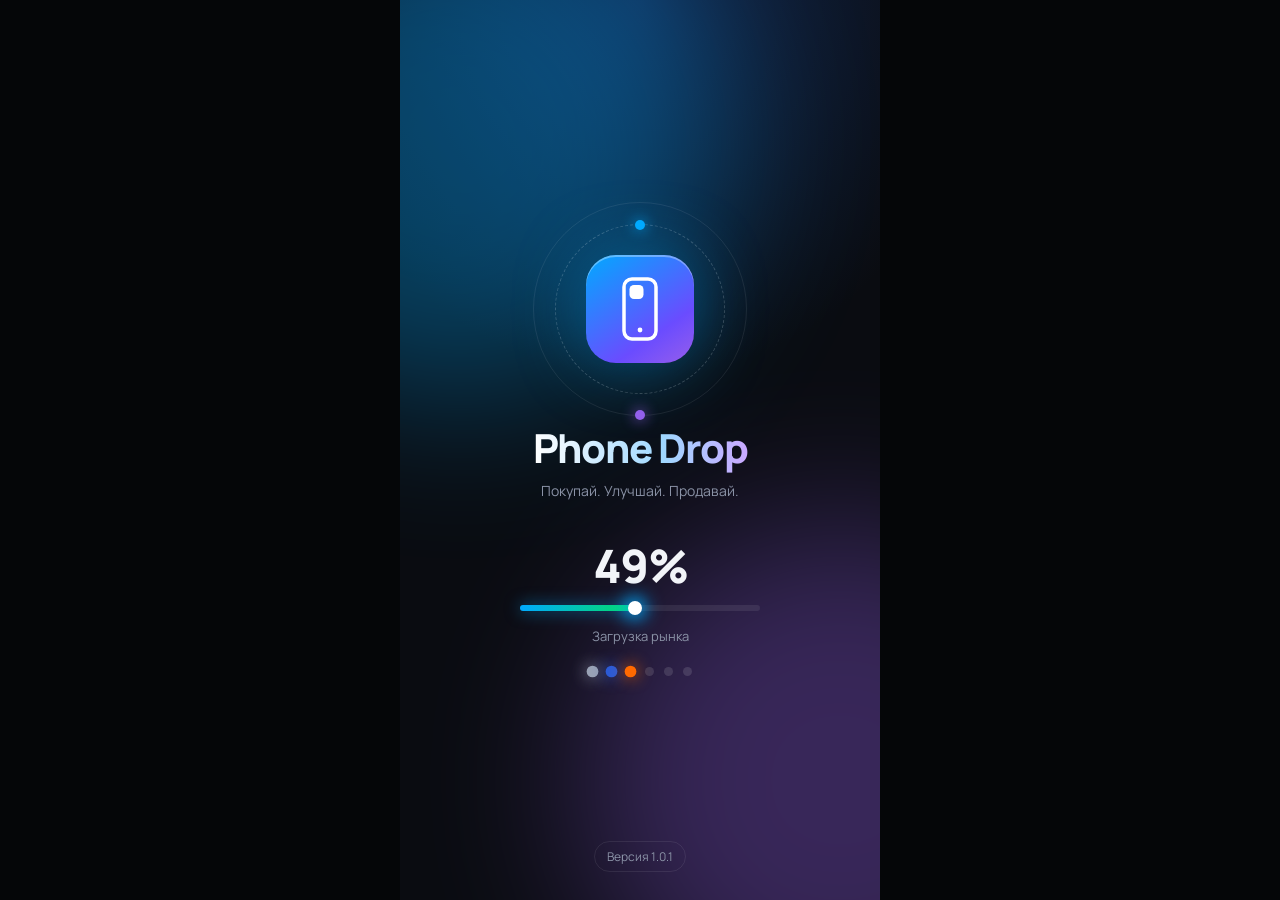
==== commit 7376551e: "Fix script tag placement in index.html" ====
--- a/index.html
+++ b/index.html
@@ -274,4 +274,4 @@
 let pr=5,last=S.money;const ph=['Запуск ядра','Загрузка рынка','Синхронизация сохранений','Почти готово'];
 const iv=setInterval(()=>{pr=Math.min(100,pr+rnd(1.6,5.5));$('#pc').textContent=Math.floor(pr)+'%';$('#pb').style.width=pr+'%';document.querySelectorAll('#ld .dt i').forEach((e,i)=>e.classList.toggle('on',pr>(i+1)*15));$('#ph').textContent=ph[pr<30?0:pr<60?1:pr<90?2:3];if(pr>=100){clearInterval(iv);setTimeout(()=>{home();$('#ld').classList.add('out')},350)}},90);
 const _p=pay;pay=function(a,d){const b=S.money;_p(a,d);tween(b,S.money)};
-</script></body></html> <script src="https://glfmhmmthboikvbyopyu.supabase.co/rest/v1/"></script>
+</script></body></html>
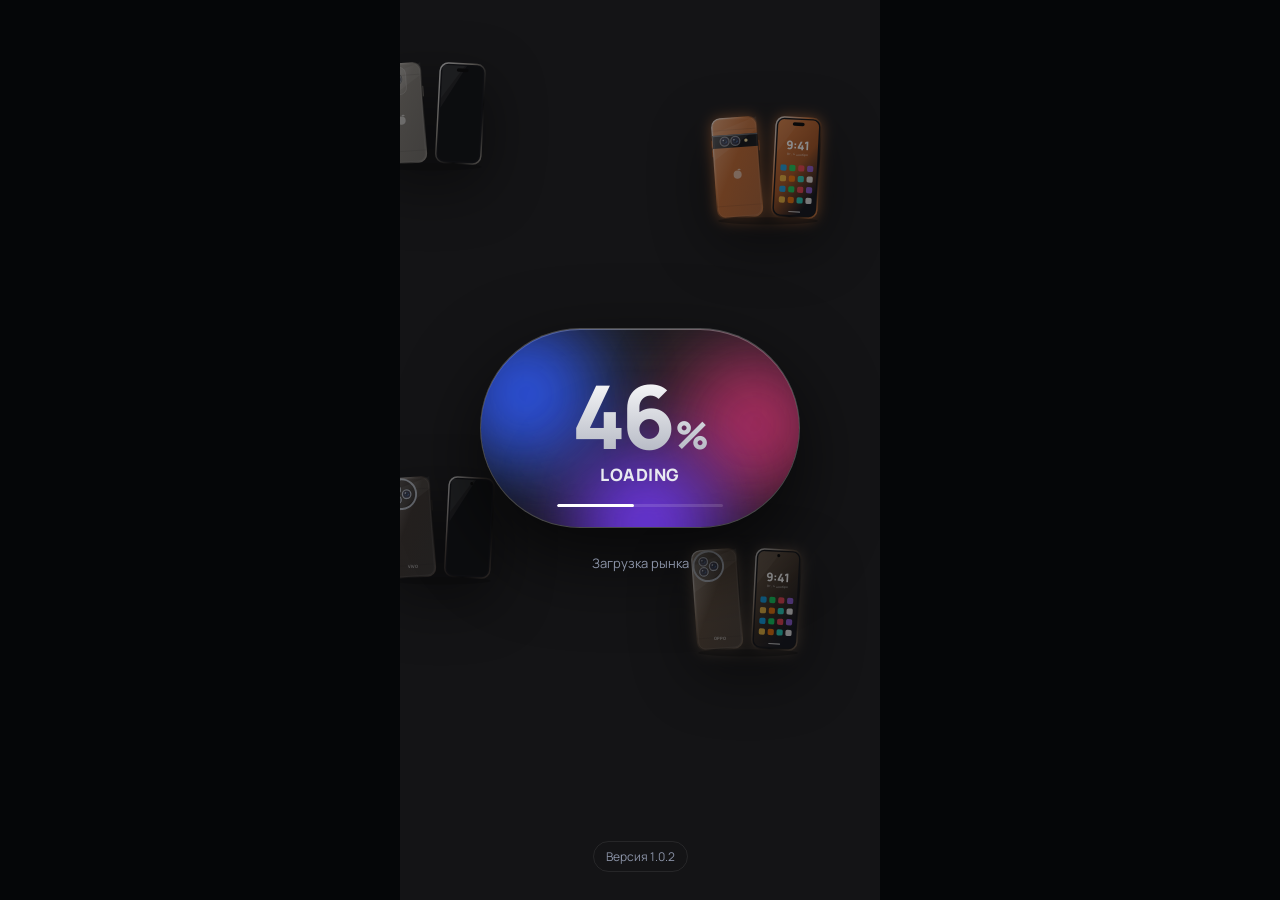
==== commit e3abb12d: "Rename Phone Drop 43.html to index.html" ====
--- a/index.html
+++ b/index.html
@@ -91,10 +91,45 @@
 .hb{position:absolute;bottom:1.6%;left:34%;right:34%;height:4px;border-radius:4px;background:#fff;opacity:.8;z-index:5;cursor:pointer}
 .ap{background:#0c0e14f2;padding:15% 6% 8%;display:flex;flex-direction:column;gap:10px;overflow:auto}
 .sws{display:grid;grid-template-columns:repeat(4,1fr);gap:8px}.sws button{aspect-ratio:1;border-radius:12px;border:2px solid #ffffff22}.sws button.on{border-color:#fff}
+.sr{display:flex;align-items:center;gap:10px;background:var(--s2);border:1px solid #ffffff14;border-radius:14px;padding:0 14px;height:48px;position:sticky;top:-14px;z-index:5;transition:border-color .2s}.sr:focus-within{border-color:var(--b)}
+.sr input{flex:1;min-width:0;background:none;border:0;outline:0;color:var(--tx);font:inherit;font-size:15px}
+.mh{font-size:22px;font-weight:800}.sc,.sr,.avg,.card{flex-shrink:0}
+#ld{background:#141416}#ld:before,#ld:after{display:none}.fp{opacity:.16}
+.lp{position:relative;z-index:1;width:min(320px,82vw);height:200px;border-radius:100px;overflow:hidden;display:flex;flex-direction:column;align-items:center;justify-content:center;background:#ffffff0d;border:1px solid #ffffff30;box-shadow:inset 0 1px 0 #ffffff55,inset 0 -20px 40px #00000040,0 30px 80px #000a;backdrop-filter:blur(24px);animation:lpb 3.2s ease-in-out infinite}
+.lp .bl{position:absolute;width:150px;height:150px;border-radius:50%;filter:blur(38px);opacity:.85}.b1{background:#2f5bff;left:-30px;top:-10px;animation:b1 4s ease-in-out infinite alternate}.b2{background:#c0306a;right:-30px;top:20px;animation:b2 5s ease-in-out infinite alternate}.b3{background:#7a3cff;left:90px;bottom:-70px;animation:b3 4.5s ease-in-out infinite alternate}
+@keyframes b1{to{transform:translate(90px,30px)}}@keyframes b2{to{transform:translate(-80px,-20px)}}@keyframes b3{to{transform:translate(-40px,-30px) scale(1.2)}}@keyframes lpb{50%{transform:scale(1.03)}}
+.lp .nm{position:relative;font-size:88px;font-weight:800;letter-spacing:-4px;line-height:1;background:linear-gradient(180deg,#fff,#b0b4c0);-webkit-background-clip:text;background-clip:text;color:transparent;font-variant-numeric:tabular-nums}.nm small{font-size:38px;letter-spacing:0;margin-left:2px}
+.lp .lb2{position:relative;font-size:17px;font-weight:800;letter-spacing:.5px;color:#e8eaf0;margin-top:4px}
+.lp .bar2{position:absolute;left:24%;right:24%;bottom:20px;height:3px;border-radius:3px;background:#ffffff22;overflow:hidden}.bar2 i{display:block;height:100%;width:5%;background:#fff;border-radius:3px;transition:width .1s}
+.ic i{position:relative;overflow:hidden;box-shadow:0 12px 26px #0009,inset 0 1px 0 #ffffff66,inset 0 -8px 14px #0003}.ic i:after{content:'';position:absolute;inset:0;border-radius:inherit;background:linear-gradient(160deg,#ffffff66,#fff0 48%)}.ic svg{position:relative;z-index:1;filter:drop-shadow(0 2px 3px #0006)}.oa i{position:relative;overflow:hidden}.oa i:after{content:'';position:absolute;inset:0;border-radius:inherit;background:linear-gradient(160deg,#ffffff55,#fff0 50%)}
+#nb{position:absolute;left:10px;right:10px;top:calc(8px + env(safe-area-inset-top,0px));z-index:70;display:flex;gap:12px;align-items:center;padding:12px 14px;border-radius:22px;background:#20242fe6;backdrop-filter:blur(18px);border:1px solid #ffffff22;box-shadow:0 14px 40px #000a;transform:translateY(-150%);transition:transform .5s cubic-bezier(.2,.9,.2,1);pointer-events:none}#nb.s{transform:none}#nb i{width:38px;height:38px;border-radius:11px;display:grid;place-items:center;font-style:normal;font-size:20px;background:linear-gradient(145deg,var(--b),var(--p));flex:none}#nb b{display:block;font-size:14px}#nb span{font-size:12px;color:var(--mu)}
+.s3{position:relative}.s3:after{content:'';position:absolute;bottom:34px;width:170px;height:30px;border-radius:50%;background:radial-gradient(#000a,#0000 70%);pointer-events:none}
+.r3 .ly{transform-style:preserve-3d;transform:translateZ(calc(var(--z)*var(--e,1)))}.r3 .ly.sel{transform:translateZ(calc(var(--z)*var(--e,1) + 40px))}.r3 .ly:before{content:'';position:absolute;inset:0;border-radius:inherit;transform:translateZ(-7px);background:#000c}
+.r3 .l0{background:linear-gradient(160deg,#0a0f1d,#1c2f66)}.r3 .l3{background:repeating-linear-gradient(90deg,#ffffff0d 0 2px,#0000 2px 9px),linear-gradient(160deg,#0f4a38,#0a2a20)}.r3 .l1{background:repeating-linear-gradient(0deg,#0000 0 23px,#0003 23px 24px),linear-gradient(145deg,#dfe4ea,#8591a0)}
+.av4{width:34px;height:34px;display:block;background:radial-gradient(circle at 28% 28%,#04e061 0 25%,#0000 26%),radial-gradient(circle at 72% 28%,#0af 0 25%,#0000 26%),radial-gradient(circle at 28% 72%,#ff4053 0 25%,#0000 26%),radial-gradient(circle at 72% 72%,#965eeb 0 25%,#0000 26%)}
+.s3{perspective:900px;height:370px;display:grid;place-items:center;touch-action:none;user-select:none;background:radial-gradient(circle at 50% 60%,#1b2236,#0a0c11 70%);border-radius:22px;overflow:hidden}
+.r3{position:relative;width:140px;height:290px;transform-style:preserve-3d;transition:transform .5s}
+.ly{position:absolute;inset:0;border-radius:20px;transform:translateZ(var(--z));transition:transform .5s cubic-bezier(.2,.9,.2,1),opacity .4s,box-shadow .3s;cursor:pointer;display:grid;place-items:center;font-size:10px;font-weight:800;border:1.5px solid color-mix(in srgb,var(--q) 70%,#fff3);color:#fff;text-shadow:0 1px 3px #000}
+.ly.sel{transform:translateZ(calc(var(--z) + 36px));box-shadow:0 0 26px 3px var(--q)}.ly.mt{opacity:.22;border-style:dashed;background:none!important}
+.ly.out{animation:lout .6s cubic-bezier(.5,0,.8,.4) forwards}.ly.in{animation:lin .8s cubic-bezier(.2,.9,.2,1) both}
+@keyframes lout{to{transform:translate3d(0,-280px,260px) rotateZ(24deg);opacity:0}}@keyframes lin{from{transform:translate3d(0,-280px,260px) rotateZ(-24deg);opacity:0}}
+.l0{background:linear-gradient(160deg,#0b1020,#23386f)}.l3{background:linear-gradient(160deg,#0f4a38,#0a2a20)}.l1{inset:40% 9% 8% 9%;background:linear-gradient(145deg,#cfd6dd,#8a96a3);color:#10151b;text-shadow:none}.l2{inset:4% 50% 76% 8%;background:radial-gradient(circle at 30% 50%,#4a5578 0 13%,#0000 14%),radial-gradient(circle at 70% 50%,#4a5578 0 13%,#0000 14%),#101216;border-radius:14px}.l4{background:linear-gradient(160deg,color-mix(in srgb,var(--c) 60%,#0000),color-mix(in srgb,var(--c2) 60%,#0000))}
+.cp{position:absolute;background:#1b1f27;border:1px solid #ffffff33;border-radius:4px}
+.oa i{border-radius:var(--ir,14px)}.i-t .oa i{background:#cfd8ff!important;color:#1b1b3a}.i-m .oa i{background:#ffffff1f!important;border:1px solid #fff6;font-family:DejaVu Sans Mono,monospace}
+.k-l .lk,.k-s .lk,.k-d .lk{align-items:flex-start;padding-left:8%}.k-l .lk .tm{font-size:46px;letter-spacing:-2px}.k-s .lk .tm{font-size:64px;letter-spacing:-3px}.k-d .lk{font-family:DejaVu Sans Mono,monospace;text-transform:uppercase}.k-d .lk .tm{font-size:40px;letter-spacing:3px}
+.n-3 .hb{display:none}.n-3 .scr:after{content:'◁   ○   ▢';position:absolute;bottom:1.2%;left:0;right:0;text-align:center;font-size:13px;letter-spacing:.9em;opacity:.8;z-index:5;pointer-events:none}
+.mnav{position:sticky;bottom:-24px;margin:6px -16px -24px;display:flex;background:#0d1017f2;backdrop-filter:blur(14px);border-top:1px solid #ffffff12;padding:8px 6px calc(8px + env(safe-area-inset-bottom,0px));z-index:6}
+.mnav button{flex:1;background:none;display:flex;flex-direction:column;align-items:center;gap:2px;font-size:10px;font-weight:700;color:var(--mu);position:relative;transition:color .2s}.mnav i{font-style:normal;font-size:20px}.mnav button.on{color:var(--b)}.mnav b{position:absolute;top:-2px;right:18%;background:var(--r);color:#fff;border-radius:10px;padding:1px 5px;font-size:10px}
+.avg{display:grid;grid-template-columns:1fr 1fr;gap:16px 10px}.ad{display:flex;flex-direction:column;gap:3px;cursor:pointer;transition:transform .2s}.ad:active{transform:scale(.97)}.ad .im{position:relative;border-radius:14px;overflow:hidden}.ad .ht{position:absolute;top:8px;right:8px;width:30px;height:30px;border-radius:50%;background:#0009;display:grid;place-items:center;font-size:16px;z-index:2}.ad .pr2{font-size:18px;font-weight:800;margin-top:4px}.ad .tt{font-size:14px;font-weight:600;line-height:1.25}.ad .gr{font-size:12px;color:var(--mu)}
+.pf{display:flex;flex-direction:column;align-items:center;gap:8px;padding:10px}.pa{width:92px;height:92px;border-radius:50%;background:linear-gradient(145deg,var(--b),var(--p));display:grid;place-items:center;font-size:40px;font-weight:800;box-shadow:0 10px 30px #0006}
+.bt2{height:7px;background:#ffffff1a;border-radius:6px;overflow:hidden}.bt2 i{display:block;height:100%;background:linear-gradient(90deg,#1fe5d0,#0a7cff);border-radius:6px;transition:width .6s}
+.wd{margin:0 6%;padding:14px;border-radius:22px;background:#ffffff22;backdrop-filter:blur(12px);font-size:11px}.wd .wt{font-size:34px;font-weight:800;letter-spacing:-1px;line-height:1}
+.fp{position:absolute;width:140px;opacity:.5;filter:drop-shadow(0 20px 30px #000);animation:fpf 6s ease-in-out infinite alternate;z-index:0}.fp .ph{background:none}@keyframes fpf{to{transform:translateY(-24px) rotate(4deg)}}
+.card,.chip,.btn{transition:transform .15s,background .25s,opacity .25s}
 @media(prefers-reduced-motion:reduce){*{animation-duration:.01s!important;transition-duration:.01s!important}}
 </style></head><body>
 <div id="app">
-<div id="ld"><i class="pt" style="left:8%;animation-delay:-1s"></i><i class="pt" style="left:22%;animation-delay:-3.5s;animation-duration:7s"></i><i class="pt" style="left:37%;animation-delay:-5s"></i><i class="pt" style="left:51%;animation-delay:-2s;animation-duration:8s"></i><i class="pt" style="left:66%;animation-delay:-4.2s"></i><i class="pt" style="left:80%;animation-delay:-.5s;animation-duration:7s"></i><i class="pt" style="left:92%;animation-delay:-3s"></i><div class="em"><div class="or"><i></i></div><div class="or b"><i></i></div><div class="mk"><svg viewBox="0 0 56 64"><rect x="12" y="2" width="32" height="60" rx="8" fill="none" stroke="#fff" stroke-width="3.5"/><rect x="17.5" y="8" width="14" height="14" rx="4.5" fill="#fff"/><circle cx="28" cy="53" r="2.4" fill="#fff"/></svg></div></div><div class="ttl">Phone Drop</div><div class="sl">Покупай. Улучшай. Продавай.</div><div class="pct" id="pc">5%</div><div class="bar"><i id="pb"></i></div><div class="mu" id="ph" style="margin-top:16px;position:relative;z-index:1">Запуск ядра</div><div class="dt"><i style="--c:#9aa3b5"></i><i style="--c:#2b5bd7"></i><i style="--c:#ff6a00"></i><i style="--c:#f5c400"></i><i style="--c:#e11d48"></i><i style="--c:#34a853"></i></div><div class="vr">Версия 1.0.1</div></div>
+<div id="ld"><i class="pt" style="left:8%;animation-delay:-1s"></i><i class="pt" style="left:22%;animation-delay:-3.5s;animation-duration:7s"></i><i class="pt" style="left:37%;animation-delay:-5s"></i><i class="pt" style="left:51%;animation-delay:-2s;animation-duration:8s"></i><i class="pt" style="left:66%;animation-delay:-4.2s"></i><i class="pt" style="left:80%;animation-delay:-.5s;animation-duration:7s"></i><i class="pt" style="left:92%;animation-delay:-3s"></i><div class="em"><div class="or"><i></i></div><div class="or b"><i></i></div><div class="mk"><svg viewBox="0 0 56 64"><rect x="12" y="2" width="32" height="60" rx="8" fill="none" stroke="#fff" stroke-width="3.5"/><rect x="17.5" y="8" width="14" height="14" rx="4.5" fill="#fff"/><circle cx="28" cy="53" r="2.4" fill="#fff"/></svg></div></div><div class="ttl">Phone Drop</div><div class="sl">Покупай. Улучшай. Продавай.</div><div class="pct" id="pc">5%</div><div class="bar"><i id="pb"></i></div><div class="mu" id="ph" style="margin-top:16px;position:relative;z-index:1">Запуск ядра</div><div class="dt"><i style="--c:#9aa3b5"></i><i style="--c:#2b5bd7"></i><i style="--c:#ff6a00"></i><i style="--c:#f5c400"></i><i style="--c:#e11d48"></i><i style="--c:#34a853"></i></div><div class="vr">Версия 1.0.2</div></div>
 <div id="home"></div>
 <div id="ov"><div class="hd"><button class="chip" onclick="A.back()">‹ Назад</button><b id="ot"></b><span class="m" id="om"></span></div><div id="ovb"></div></div>
 <div id="md" onclick="if(event.target===this)closeM()"><div id="mb"></div></div>
@@ -104,8 +139,8 @@
 const $=s=>document.querySelector(s),rnd=(a,b)=>a+Math.random()*(b-a),ri=(a,b)=>Math.floor(rnd(a,b+1)),pick=a=>a[ri(0,a.length-1)],r100=n=>Math.round(n/100)*100;
 const rub=n=>Math.round(n).toLocaleString('ru-RU').replace(/\u00a0/g,' ')+' ₽';
 const TG=window.Telegram&&Telegram.WebApp;try{TG&&(TG.ready(),TG.expand(),TG.setHeaderColor&&TG.setHeaderColor('#0a0c11'))}catch(e){}
-const hp=()=>{try{S.cfg.hap&&TG&&TG.HapticFeedback.impactOccurred('light')}catch(e){}};
-const PH=[['Apple','iPhone 11',22000,540000],['Apple','iPhone 13',42000,790000],['Apple','iPhone 14 Pro',75000,950000],['Apple','iPhone 15 Pro',98000,1450000],['Samsung','Galaxy A54',24000,560000],['Samsung','Galaxy S22',38000,1000000],['Samsung','Galaxy S24 Ultra',90000,1700000],['Xiaomi','Xiaomi 13T',32000,1050000],['Xiaomi','Xiaomi 14',52000,1900000],['POCO','POCO X5 Pro',17000,580000],['POCO','POCO F5',24000,1050000],['POCO','POCO F6',30000,1550000],['Redmi','Redmi Note 12',13000,420000],['Redmi','Redmi Note 13 Pro',20000,560000],['Google','Pixel 7',28000,750000],['OnePlus','OnePlus 11',40000,1250000],['Nothing','Nothing Phone 2',32000,700000],['Realme','Realme GT Neo 5',21000,900000],['Vivo','Vivo X300 Ultra',92000,3900000],['Google','Pixel 11 Pro XL',88000,2300000],['Xiaomi','Xiaomi 17 Pro Max',85000,3800000],['Apple','iPhone Duo',95000,2800000],['Apple','iPhone 18 Pro Max',128000,3300000],['OnePlus','OnePlus 15',62000,3700000],['Samsung','Galaxy S24',42000,1600000],['OnePlus','OnePlus 6T',6500,310000],['Tecno','Tecno Pova 7 Ultra 5G',21000,950000],['POCO','POCO X8 Pro Max',34000,2600000],['iQOO','iQOO Neo 11',36000,3300000],['iQOO','iQOO 15R',41000,3500000],['Samsung','Galaxy S10+',8500,440000],['OPPO','OPPO Find X9 Ultra',88000,3900000],['Huawei','Huawei Pura 80',68000,1700000],['RedMagic','RedMagic 10 Pro',54000,3600000],['Xiaomi','Mi 10 Ultra',14000,650000],['Apple','iPhone 7 Plus',9000,230000]];const RARE=[21,34,35];
+const hp=()=>{snd('tap');try{S.cfg.hap&&TG&&TG.HapticFeedback.impactOccurred('light')}catch(e){}};
+const PH=[['Apple','iPhone 11',22000,540000],['Apple','iPhone 13',42000,790000],['Apple','iPhone 14 Pro',75000,950000],['Apple','iPhone 15 Pro',98000,1450000],['Samsung','Galaxy A54',24000,560000],['Samsung','Galaxy S22',38000,1000000],['Samsung','Galaxy S24 Ultra',90000,1700000],['Xiaomi','Xiaomi 13T',32000,1050000],['Xiaomi','Xiaomi 14',52000,1900000],['POCO','POCO X5 Pro',17000,580000],['POCO','POCO F5',24000,1050000],['POCO','POCO F6',30000,1550000],['Redmi','Redmi Note 12',13000,420000],['Redmi','Redmi Note 13 Pro',20000,560000],['Google','Pixel 7',28000,750000],['OnePlus','OnePlus 11',40000,1250000],['Nothing','Nothing Phone 2',32000,700000],['Realme','Realme GT Neo 5',21000,900000],['Vivo','Vivo X300 Ultra',92000,3900000],['Google','Pixel 11 Pro XL',88000,2300000],['Xiaomi','Xiaomi 17 Pro Max',85000,3800000],['Apple','iPhone Duo',95000,2800000],['Apple','iPhone 18 Pro Max',128000,3300000],['OnePlus','OnePlus 15',62000,3700000],['Samsung','Galaxy S24',42000,1600000],['OnePlus','OnePlus 6T',6500,310000],['Tecno','Tecno Pova 7 Ultra 5G',21000,950000],['POCO','POCO X8 Pro Max',34000,2600000],['iQOO','iQOO Neo 11',36000,3300000],['iQOO','iQOO 15R',41000,3500000],['Samsung','Galaxy S10+',8500,440000],['OPPO','OPPO Find X9 Ultra',88000,3900000],['Huawei','Huawei Pura 80',68000,1700000],['RedMagic','RedMagic 10 Pro',54000,3600000],['Xiaomi','Mi 10 Ultra',14000,650000],['Apple','iPhone 7 Plus',9000,230000],['Apple','iPhone 16 Pro',82000,2500000],['Apple','iPhone 15',52000,1650000],['Samsung','Galaxy S25 Ultra',95000,3700000],['Google','Pixel 9 Pro',62000,1500000],['Xiaomi','Xiaomi 15 Ultra',88000,3600000],['Honor','Honor Magic7 Pro',70000,3500000],['Nothing','Nothing Phone (3)',48000,2000000],['Infinix','Infinix GT 30 Pro',24000,1600000],['Realme','Realme GT 7 Pro',56000,3300000],['Redmi','Redmi K80 Pro',38000,3400000]];const RARE=[21,34,35];
 const COL={Apple:'#9aa3b5',Samsung:'#2b5bd7',Xiaomi:'#ff6a00',POCO:'#f5c400',Redmi:'#e11d48',Google:'#34a853',OnePlus:'#e0213a',Nothing:'#d8dbe2',Realme:'#e8c200'};
 const CT={'Москва':{x:55.75,y:37.62,m:1.08},'Санкт-Петербург':{x:59.93,y:30.33,m:1.04},'Казань':{x:55.79,y:49.12,m:.97},'Екатеринбург':{x:56.84,y:60.6,m:.95},'Новосибирск':{x:55.03,y:82.92,m:.9},'Сочи':{x:43.6,y:39.72,m:1}};
 const BB={'Москва':{Apple:1.06},'Сочи':{Apple:1.05},'Новосибирск':{Xiaomi:1.1,POCO:1.1,Redmi:1.1},'Казань':{Samsung:1.07},'Екатеринбург':{Google:1.08,OnePlus:1.08},'Санкт-Петербург':{Nothing:1.08,Apple:1.02}};
@@ -118,11 +153,12 @@
 const cm=(c,b)=>CT[c].m*((BB[c]||{})[b]||1);
 const val=(p,c=S.city)=>{const P=PH[p.m];return r100(P[2]*(.45+.55*p.c/100)*(1+.12*p.u)*(p.v?1.04:1)*cm(c,P[0])*(RARE.includes(p.m)?2.2:1))};
 const cond=c=>c>=90?'Как новый':c>=75?'Хорошее':c>=55?'Б/у':'Нужен ремонт';
-const DS=[['sq2','#b9dfc9','#86bfa3','n',''],['diag2','#e9aab8','#c47b8c','n',''],['tri','#54456e','#2a2140','i',''],['tri','#9a948b','#5d5953','i',''],['col3','#c8b9ee','#9a88d2','p',''],['col3c','#3e5f4d','#20382c','p',''],['col4','#7d7d82','#3d3d41','p',''],['ring','#93b5d6','#5b82ac','p',''],['bigsq','#ececef','#c3c6cd','p',''],['col2','#f4c500','#c79a00','p',''],['sq3','#2d3350','#12152a','p',''],['sq3','#aeb8c2','#7d8893','p',''],['col3','#6eaadb','#3f7aae','p',''],['sq3','#8062ad','#4d3776','p',''],['bar','#30343a','#15171b','p',''],['ring','#33665a','#173a30','p',''],['nt','#f2f2f2','#cfd0d3','p',''],['sq3','#f6a300','#262626','p','s'],['ring','#4a3f38','#1c1815','p',''],['bar','#cfd9d4','#9eb0a8','p',''],['bigsq','#2f3b4c','#11151d','p',''],['tri','#c9cacf','#8f9199','i','f'],['bar','#dc7b3a','#a24f1c','i',''],['sq3','#2b3442','#10141b','p',''],['col3','#b9a7d8','#8f7bb8','p',''],['col2','#1d1e22','#0a0a0c','n',''],['col3','#1f4a3f','#0d1f1b','p',''],['sq3','#27292e','#0f1013','p',''],['sq3','#f4f4f6','#c9cad1','p','s'],['sq3','#7c2e55','#3c1429','p',''],['h3','#e7e9ef','#b8a6da','p',''],['ring','#6b5744','#2e231a','p',''],['ring','#f1ede4','#cdbfa6','p',''],['nt','#1b1316','#08050a','p',''],['bigsq','#e8e3d6','#a89e86','p',''],['h2','#17181b','#050506','h','']];
+const DS=[['sq2','#b9dfc9','#86bfa3','n',''],['diag2','#e9aab8','#c47b8c','n',''],['tri','#54456e','#2a2140','i',''],['tri','#9a948b','#5d5953','i',''],['col3','#c8b9ee','#9a88d2','p',''],['col3c','#3e5f4d','#20382c','p',''],['col4','#7d7d82','#3d3d41','p',''],['ring','#93b5d6','#5b82ac','p',''],['bigsq','#ececef','#c3c6cd','p',''],['col2','#f4c500','#c79a00','p',''],['sq3','#2d3350','#12152a','p',''],['sq3','#aeb8c2','#7d8893','p',''],['col3','#6eaadb','#3f7aae','p',''],['sq3','#8062ad','#4d3776','p',''],['bar','#30343a','#15171b','p',''],['ring','#33665a','#173a30','p',''],['nt','#f2f2f2','#cfd0d3','p',''],['sq3','#f6a300','#262626','p','s'],['ring','#4a3f38','#1c1815','p',''],['bar','#cfd9d4','#9eb0a8','p',''],['bigsq','#2f3b4c','#11151d','p',''],['tri','#c9cacf','#8f9199','i','f'],['bar','#dc7b3a','#a24f1c','i',''],['sq3','#2b3442','#10141b','p',''],['col3','#b9a7d8','#8f7bb8','p',''],['col2','#1d1e22','#0a0a0c','n',''],['col3','#1f4a3f','#0d1f1b','p',''],['sq3','#27292e','#0f1013','p',''],['sq3','#f4f4f6','#c9cad1','p','s'],['sq3','#7c2e55','#3c1429','p',''],['h3','#e7e9ef','#b8a6da','p',''],['ring','#6b5744','#2e231a','p',''],['ring','#f1ede4','#cdbfa6','p',''],['nt','#1b1316','#08050a','p',''],['bigsq','#e8e3d6','#a89e86','p',''],['h2','#17181b','#050506','h',''],['tri','#c9b8a3','#9d8a74','i',''],['diag2','#a6bcd1','#7b94ad','i',''],['col4','#9aa3b0','#5c6573','p',''],['bar','#e8e0d8','#bdb2a6','p',''],['ring','#2a2c30','#0e0f12','p',''],['ring','#9aa4a8','#5d6669','p',''],['nt','#1c1c1e','#0a0a0b','p',''],['sq3','#dfe7f2','#9db0cc','p',''],['ring','#c9602f','#7e3216','p',''],['sq3','#2f3b52','#141a29','p','']];
 let AN=0;
-const lz=(x,y,r,ms)=>`<circle cx="${x}" cy="${y}" r="${r}" fill="#07080b" stroke="${ms}" stroke-width="1.1"/><circle cx="${x}" cy="${y}" r="${r*.58}" fill="#18264a"/><circle cx="${x}" cy="${y}" r="${r*.3}" fill="#0a0f1e"/><circle cx="${x-r*.28}" cy="${y-r*.28}" r="${r*.17}" fill="#fff" opacity=".75"/>`;
+const lz0=(x,y,r,ms)=>`<circle cx="${x}" cy="${y}" r="${r}" fill="#07080b" stroke="${ms}" stroke-width="1.1"/><circle cx="${x}" cy="${y}" r="${r*.58}" fill="#18264a"/><circle cx="${x}" cy="${y}" r="${r*.3}" fill="#0a0f1e"/><circle cx="${x-r*.28}" cy="${y-r*.28}" r="${r*.17}" fill="#fff" opacity=".75"/>`;
+const lz=(x,y,r,ms)=>`<circle cx="${x}" cy="${y}" r="${r+1}" fill="#000" opacity=".45"/>`+lz0(x,y,r,ms)+`<circle cx="${x}" cy="${y}" r="${r*.78}" fill="none" stroke="#8a6cff" stroke-opacity=".35" stroke-width=".35"/><ellipse cx="${x+r*.25}" cy="${y+r*.3}" rx="${r*.3}" ry="${r*.14}" fill="#5aa0ff" opacity=".28" transform="rotate(-30 ${x} ${y})"/>`;
 function art(m,on,c=100){const [lay,c1,c2,cut,fl]=DS[m],n=++AN,br=PH[m][0],w=38,h=84,ms=br=='Apple'?'#767a82':'#a9afb9';
-const back=(x,y)=>{const L=(a,b,r)=>lz(x+a,y+b,r,ms),F=(a,b)=>`<circle cx="${x+a}" cy="${y+b}" r="1.4" fill="#ffe6a0"/>`,I=(a,b,ww,hh,r)=>`<rect x="${x+a}" y="${y+b}" width="${ww}" height="${hh}" rx="${r}" fill="#fff" fill-opacity=".14" stroke="#fff" stroke-opacity=".28" stroke-width=".5"/>`;let k='';
+const back=(x,y)=>{const L=(a,b,r)=>lz(x+a,y+b,r,ms),F=(a,b)=>`<circle cx="${x+a}" cy="${y+b}" r="1.4" fill="#ffe6a0"/>`,I=(a,b,ww,hh,r)=>`<rect x="${x+a}" y="${y+b}" width="${ww}" height="${hh}" rx="${r}" fill="url(#i${n})" stroke="#fff" stroke-opacity=".3" stroke-width=".5"/>`;let k='';
 if(fl=='f')k+=`<rect x="${x+18.6}" y="${y}" width=".8" height="${h}" fill="#000" opacity=".35"/>`;if(fl=='s')k+=`<rect x="${x+15.5}" y="${y}" width="7" height="${h}" fill="#141414"/><rect x="${x+18.7}" y="${y}" width=".6" height="${h}" fill="#fff" opacity=".6"/>`;
 switch(lay){
 case'sq2':k+=I(3,3,19,20,5)+L(9,9.5,4.2)+L(9,17.5,4.2)+F(17,7);break;
@@ -139,35 +175,35 @@
 default:k+=`<circle cx="${x+19}" cy="${y+46}" r="10" fill="none" stroke="#000" stroke-opacity=".2" stroke-width=".8"/><path d="M${x+8} ${y+64}h22M${x+8} ${y+68}h14M${x+19} ${y+36}v-8" stroke="#000" stroke-opacity=".25" stroke-width=".7"/><circle cx="${x+30}" cy="${y+76}" r="1.2" fill="#ff3b30"/>`+L(9,9,3.8)+L(9,18,3.8)}
 k+=br=='Apple'?`<circle cx="${x+19}" cy="${y+48}" r="3.4" fill="#fff" fill-opacity=".55"/><ellipse cx="${x+20.5}" cy="${y+43.8}" rx="1.3" ry=".6" fill="#fff" fill-opacity=".55"/>`:`<text x="${x+19}" y="${y+h-8}" text-anchor="middle" font-size="3.6" font-weight="800" fill="#fff" fill-opacity=".55">${br.toUpperCase()}</text>`;
 const sc=c<75?Math.min(5,Math.ceil((75-c)/8)):0;for(let i=0;i<sc;i++)k+=`<path d="M${x+6+i*5} ${y+34+(i*13)%34}l${6+i} ${-4-i}" stroke="#fff" stroke-opacity=".35" stroke-width=".35"/>`;
-return `<g transform="rotate(-4 ${x+19} ${y+42})"><rect x="${x+w-.2}" y="${y+20}" width="1.4" height="9" rx=".6" fill="${c2}"/><rect x="${x-1.2}" y="${y+18}" width="1.4" height="6" rx=".6" fill="${c2}"/><rect x="${x-1.2}" y="${y+26}" width="1.4" height="6" rx=".6" fill="${c2}"/><rect x="${x}" y="${y}" width="${w}" height="${h}" rx="7" fill="url(#g${n})" stroke="#fff" stroke-opacity=".3" stroke-width=".7"/>${k}<rect x="${x}" y="${y}" width="${w}" height="${h}" rx="7" fill="url(#s${n})"/></g>`};
-const front=(x,y)=>{const sx=x+1.8,sy=y+1.8,sw=w-3.6,sh=h-3.6;let k=`<rect x="${x}" y="${y}" width="${w}" height="${h}" rx="7" fill="#0a0b0f" stroke="${c1}" stroke-width="1"/><rect x="${sx}" y="${sy}" width="${sw}" height="${sh}" rx="5.3" fill="${on?`url(#w${n})`:'#06070a'}"/>`;
+return `<g transform="rotate(-4 ${x+19} ${y+42})"><rect x="${x+w-.2}" y="${y+20}" width="1.4" height="9" rx=".6" fill="${c2}"/><rect x="${x-1.2}" y="${y+18}" width="1.4" height="6" rx=".6" fill="${c2}"/><rect x="${x-1.2}" y="${y+26}" width="1.4" height="6" rx=".6" fill="${c2}"/><rect x="${x}" y="${y}" width="${w}" height="${h}" rx="7" fill="url(#g${n})" stroke="url(#f${n})" stroke-width="1"/>${k}<path d="M${x} ${y+h*.15}L${x+w} ${y}L${x+w} ${y+h*.12}L${x} ${y+h*.42}Z" fill="#fff" opacity=".07"/><path d="M${x} ${y+10}h${w}M${x} ${y+h-10}h${w}" stroke="#000" stroke-opacity=".16" stroke-width=".5"/><rect x="${x+1}" y="${y+1}" width="${w-2}" height="${h-2}" rx="6" fill="none" stroke="#fff" stroke-opacity=".12" stroke-width=".5"/><rect x="${x}" y="${y}" width="${w}" height="${h}" rx="7" fill="url(#s${n})"/></g>`};
+const front=(x,y)=>{const sx=x+1.8,sy=y+1.8,sw=w-3.6,sh=h-3.6;let k=`<rect x="${x}" y="${y}" width="${w}" height="${h}" rx="7" fill="#0a0b0f" stroke="url(#f${n})" stroke-width="1.2"/><rect x="${sx}" y="${sy}" width="${sw}" height="${sh}" rx="5.3" fill="${on?`url(#w${n})`:'#06070a'}"/>`;
 if(on)k+=`<text x="${x+19}" y="${y+27}" text-anchor="middle" font-size="10" font-weight="800" fill="#fff">9:41</text><text x="${x+19}" y="${y+32}" text-anchor="middle" font-size="2.6" fill="#fff" fill-opacity=".8">Вт, 4 ноября</text><rect x="${x+14}" y="${y+h-5}" width="10" height=".9" rx=".45" fill="#fff" fill-opacity=".7"/>`;else k+=`<path d="M${sx} ${sy}h${sw*.6}L${sx} ${sy+sh*.45}Z" fill="#fff" fill-opacity=".07"/>`;
-k+=cut=='h'?`<circle cx="${x+19}" cy="${y+h-5.5}" r="2.6" fill="none" stroke="#555" stroke-width=".6"/>`:cut=='n'?`<rect x="${x+12}" y="${y+1.8}" width="14" height="3.8" rx="1.9" fill="#000"/>`:cut=='i'?`<rect x="${x+14}" y="${y+4}" width="10" height="3" rx="1.5" fill="#000"/>`:`<circle cx="${x+19}" cy="${y+5}" r="1.3" fill="#000"/>`;
+k+=`<path d="M${sx} ${sy}h${sw*.55}L${sx} ${sy+sh*.35}Z" fill="#fff" fill-opacity=".06"/>`;if(on)for(let r=0;r<4;r++)for(let q=0;q<4;q++)k+=`<rect x="${x+5.5+q*7.5}" y="${y+40+r*9}" width="5.2" height="5.2" rx="1.4" fill="${['#0af','#04e061','#ff4053','#965eeb','#ffc43d','#ff7a00','#1fe5d0','#fff'][(r*4+q)%8]}" opacity=".85"/>`;k+=cut=='h'?`<circle cx="${x+19}" cy="${y+h-5.5}" r="2.6" fill="none" stroke="#555" stroke-width=".6"/>`:cut=='n'?`<rect x="${x+12}" y="${y+1.8}" width="14" height="3.8" rx="1.9" fill="#000"/>`:cut=='i'?`<rect x="${x+14}" y="${y+4}" width="10" height="3" rx="1.5" fill="#000"/>`:`<circle cx="${x+19}" cy="${y+5}" r="1.3" fill="#000"/>`;
 if(fl=='f')k+=`<rect x="${x+18.6}" y="${y+2}" width=".8" height="${h-4}" fill="#fff" opacity=".18"/>`;if(c<50)k+=`<path d="M${x+w-4} ${y+2}L${x+25} ${y+20}L${x+30} ${y+32}M${x+25} ${y+20}L${x+14} ${y+27}L${x+10} ${y+40}" stroke="#fff" stroke-opacity=".6" stroke-width=".4" fill="none"/>`;
 return `<g transform="rotate(3 ${x+19} ${y+42})">${k}</g>`};
-return `<div class="ph ${on?'on':''}" style="--c:${c1}"><svg viewBox="0 0 118 100"><defs><linearGradient id="g${n}" x1="0" y1="0" x2="1" y2="1"><stop offset="0" stop-color="${c1}"/><stop offset="1" stop-color="${c2}"/></linearGradient><linearGradient id="s${n}" x1="0" y1="0" x2="1" y2="1"><stop offset="0" stop-color="#fff" stop-opacity=".3"/><stop offset=".45" stop-color="#fff" stop-opacity="0"/><stop offset="1" stop-color="#fff" stop-opacity=".1"/></linearGradient><linearGradient id="w${n}" x1="0" y1="0" x2=".6" y2="1"><stop offset="0" stop-color="${c1}"/><stop offset=".6" stop-color="${c2}"/><stop offset="1" stop-color="#0a0c14"/></linearGradient></defs><ellipse cx="59" cy="95" rx="42" ry="3" fill="#000" opacity=".45"/>${front(64,8)}${back(14,8)}</svg></div>`}
-const toast=t=>{const e=$('#tt');e.textContent=t;e.classList.add('s');clearTimeout(toast.t);toast.t=setTimeout(()=>e.classList.remove('s'),2400)};
-const showM=h=>{$('#mb').innerHTML=h;$('#md').classList.add('open')},closeM=()=>$('#md').classList.remove('open');
-function pay(a,d){S.money+=a;S.hist.unshift({t:d,a,d:S.day});S.hist.length=Math.min(S.hist.length,40);save();hp()}
+return `<div class="ph ${on?'on':''}" style="--c:${c1}"><svg viewBox="0 0 118 100"><defs><linearGradient id="g${n}" x1="0" y1="0" x2="1" y2="1"><stop offset="0" stop-color="${c1}"/><stop offset="1" stop-color="${c2}"/></linearGradient><linearGradient id="s${n}" x1="0" y1="0" x2="1" y2="1"><stop offset="0" stop-color="#fff" stop-opacity=".3"/><stop offset=".45" stop-color="#fff" stop-opacity="0"/><stop offset="1" stop-color="#fff" stop-opacity=".1"/></linearGradient><linearGradient id="w${n}" x1="0" y1="0" x2=".6" y2="1"><stop offset="0" stop-color="${c1}"/><stop offset=".6" stop-color="${c2}"/><stop offset="1" stop-color="#0a0c14"/></linearGradient><linearGradient id="f${n}" x1="0" y1="0" x2="1" y2="1"><stop offset="0" stop-color="#fff" stop-opacity=".85"/><stop offset=".35" stop-color="${c1}"/><stop offset=".7" stop-color="#000" stop-opacity=".55"/><stop offset="1" stop-color="${c1}"/></linearGradient><linearGradient id="i${n}" x1="0" y1="0" x2="1" y2="1"><stop offset="0" stop-color="#fff" stop-opacity=".26"/><stop offset="1" stop-color="#fff" stop-opacity=".05"/></linearGradient></defs><ellipse cx="59" cy="95" rx="42" ry="3" fill="#000" opacity=".45"/>${front(64,8)}${back(14,8)}</svg></div>`}
+const toast=t=>{snd('pop');const e=$('#tt');e.textContent=t;e.classList.add('s');clearTimeout(toast.t);toast.t=setTimeout(()=>e.classList.remove('s'),2400)};
+const showM=h=>{if(/Успех|рекорд/.test(h))snd('ok');else if(h.includes('Неудача'))snd('bad');else if(h.includes('Включение'))snd('boot');$('#mb').innerHTML=h;$('#md').classList.add('open')},closeM=()=>$('#md').classList.remove('open');
+function pay(a,d){S.money+=a;S.hist.unshift({t:d,a,d:S.day});S.hist.length=Math.min(S.hist.length,40);save();snd(a>0?'coin':a<0?'buy':'tap')}
 function gen(city){const a=[];for(let i=0;i<12;i++){let m=ri(0,PH.length-1);if(RARE.includes(m)&&Math.random()>.12)m=ri(0,17);const c=ri(40,99),v=val({m,c,u:0,v:0},city),price=r100(v*rnd(.82,1.22));a.push({id:S.uid++,m,c,price,floor:Math.min(price,r100(v*rnd(.72,.92))),sel:pick(NM),rt:(rnd(3.8,5)).toFixed(1),bt:ri(70,100),tm:ri(8,21)+':'+String(ri(0,59)).padStart(2,'0'),city})}S.lst[city]={d:S.day,a};save()}
 const lst=()=>{if(!S.lst[S.city]||S.lst[S.city].d!==S.day)gen(S.city);return S.lst[S.city].a};
 const unread=()=>S.chats.filter(c=>c.u).length;
 const nw=()=>S.money+S.inv.reduce((s,p)=>s+val(p),0);
 /* ---------- HOME ---------- */
-const APPS=[['market','Market','🛒','linear-gradient(145deg,#00aaff,#0066ff)'],['msg','Messenger','💬','linear-gradient(145deg,#04e061,#00a843)'],['up','Upgrade','⚡','linear-gradient(145deg,#965eeb,#5b2fd1)'],['trv','Travel','🧳','linear-gradient(145deg,#ffb347,#ff7a00)'],['wal','Wallet','💳','linear-gradient(145deg,#2f3647,#161a24)'],['inv','Inventory','📦','linear-gradient(145deg,#ff6b81,#e0213a)'],['bm','TYNTYTY','🚀','linear-gradient(145deg,#1fe5d0,#0a7cff)'],['set','Настройки','⚙','linear-gradient(145deg,#6b7280,#374151)']];
-function home(){applyCfg();const u=unread();$('#home').innerHTML=`<div class="top"><b>Phone Drop</b><button class="chip" id="upd" onclick="A.upd()">⟳ Обновления</button></div>
+const APPS=[['market','Avito','<span class="av4"></span>','linear-gradient(145deg,#ffffff,#e4ebf5)'],['msg','Messenger','💬','linear-gradient(145deg,#04e061,#00a843)'],['up','Upgrade','⚡','linear-gradient(145deg,#965eeb,#5b2fd1)'],['trv','Travel','🧳','linear-gradient(145deg,#ffb347,#ff7a00)'],['wal','Wallet','💳','linear-gradient(145deg,#2f3647,#161a24)'],['inv','Inventory','📦','linear-gradient(145deg,#ff6b81,#e0213a)'],['bm','TYNTYTY','🚀','linear-gradient(145deg,#1fe5d0,#0a7cff)'],['set','Настройки','⚙','linear-gradient(145deg,#6b7280,#374151)']];
+function home(){applyCfg();const u=unread();$('#home').innerHTML=`<div class="top"><b>Phone Drop</b><button class="chip" onclick="A.open('nt')" style="margin-left:auto;margin-right:8px;position:relative">🔔${nu()?`<b class='bd' style='top:-6px;right:-6px'>${nu()}</b>`:''}</button><button class="chip" id="upd" onclick="A.upd()">⟳ Обновления</button></div>
 <div class="card bal"><div class="mu">Баланс</div><div class="big" id="bal">${rub(S.money)}</div><div class="row" style="justify-content:space-between;margin-top:6px"><span class="mu">📍 ${S.city} · день ${S.day}</span><span class="mu">Капитал ${rub(nw())}</span></div></div>
 <div class="grid">${APPS.map(a=>`<button class="ic" onclick="A.open('${a[0]}')"><i style="background:${a[3]}">${a[2]}</i>${a[1]}${a[0]=='msg'&&u?`<span class="bd">${u}</span>`:''}</button>`).join('')}</div>
 <div class="card mu" style="font-size:13px;line-height:1.5">Покупайте телефоны дешевле рынка, улучшайте в Upgrade, проверяйте в TYNTYTY Benchmark и продавайте дороже. В других городах цены другие.</div>
-<div class="mu" style="text-align:center;margin-top:auto">Phone Drop · версия 1.0.1</div>`}
+<div class="mu" style="text-align:center;margin-top:auto">Phone Drop · версия 1.0.2</div>`}
 let bt=0;function tween(a,b){const e=$('#bal');if(!e)return;const t0=performance.now();const f=t=>{const k=Math.min(1,(t-t0)/600);e.textContent=rub(a+(b-a)*(1-Math.pow(1-k,3)));k<1&&requestAnimationFrame(f)};requestAnimationFrame(f)}
 /* ---------- NAV ---------- */
-const T={market:'Market',msg:'Messenger',up:'Upgrade',trv:'Travel',wal:'Wallet',inv:'Inventory',bm:'TYNTYTY Benchmark',os:'Телефон',set:'Настройки',adm:'Админ-панель'};
+const T={market:'Avito',msg:'Messenger',up:'Upgrade',trv:'Travel',wal:'Wallet',inv:'Inventory',bm:'TYNTYTY Benchmark',os:'Телефон',wrk:'Мастерская',set:'Настройки',adm:'Админ-панель'};
 function R(anim){if(!cur)return;$('#ot').textContent=cur=='chat'?arg.name||'Чат':T[cur];$('#om').textContent=rub(S.money);const b=$('#ovb');b.innerHTML=V[cur]();if(anim){b.classList.add('in');let s='';for(let i=1;i<14;i++)s+='';b.querySelectorAll(':scope>*').forEach((e,i)=>e.style.animationDelay=i*45+'ms');setTimeout(()=>b.classList.remove('in'),900)}}
 const A={
 open(a,x){cur=a;arg=x||null;if(a=='msg')cur='msg';R(1);$('#ov').classList.add('open');hp()},
 back(){if(cur=='chat'){cur='msg';R();return}if(cur=='os'){cur='inv';R(1);return}if(cur=='adm'){cur='set';R();return}cur=null;$('#ov').classList.remove('open');home()},
-upd(){const b=$('#upd');b.innerHTML='<span class="spin" style="display:inline-block">⟳</span> Проверка…';setTimeout(()=>{b.innerHTML='✓ Актуально';showM(`<b style="font-size:20px">Phone Drop 1.0.1</b><div class="mu">У вас установлена последняя версия.</div><div>• Маркетплейс, торг и встречи<br>• Поезда, автобусы и самолёты<br>• Upgrade с шансами<br>• TYNTYTY Benchmark<br>• 18 новых телефонов и редкие лоты<br>• Телефон со свайпом, приложениями и обоями<br>• Настройки и админ-панель</div><button class="btn" onclick="closeM()">Отлично</button>`);setTimeout(()=>b.innerHTML='⟳ Обновления',2500)},1400)},
+upd(){const b=$('#upd');b.innerHTML='<span class="spin" style="display:inline-block">⟳</span> Проверка…';setTimeout(()=>{b.innerHTML='✓ Актуально';showM(`<b style="font-size:20px">Phone Drop 1.0.2</b><div class="mu">У вас установлена последняя версия.</div><div>• Маркетплейс, торг и встречи<br>• Поезда, автобусы и самолёты<br>• Upgrade с шансами<br>• TYNTYTY Benchmark<br>• 18 новых телефонов и редкие лоты<br>• Телефон со свайпом, приложениями и обоями<br>• Маркет как на Авито: поиск, чат, профиль<br>• Детали: покупка и сборка телефонов<br>• TYNTYTY и Upgrade прямо в телефоне<br>• Звуки и новый экран загрузки</div><button class="btn" onclick="closeM()">Отлично</button>`);setTimeout(()=>b.innerHTML='⟳ Обновления',2500)},1400)},
 flt(f){F=f;R()},
 card(id){const l=lst().find(x=>x.id==id);if(!l)return;const v=val({m:l.m,c:l.c,u:0,v:0}),d=Math.round((1-l.price/v)*100);
 showM(`${art(l.m,0,l.c)}<div class="pr" style="font-size:24px">${rub(l.price)}</div><b>${PH[l.m][1]}</b><div class="mu">Состояние ${l.c}% · ${cond(l.c)}<br>Продавец ${l.sel} ★${l.rt} · ${l.city}</div>${d>=8?`<span class="tg">Выгоднее рынка на ${d}%</span>`:d<=-8?`<span class="tg w">Дороже рынка на ${-d}%</span>`:''}
@@ -207,12 +243,12 @@
 gwp(i){S.cfg.wp=i;save();applyCfg();R()},
 ac(c){S.cfg.ac=c;save();applyCfg();R()},
 tg(k){S.cfg[k]=S.cfg[k]?0:1;save();R()},
-upd2(){showM(`<b style='font-size:20px'>Phone Drop 1.0.1</b><div class='mu'>Установлена последняя версия.</div><button class='btn' onclick='closeM()'>Отлично</button>`)},
+upd2(){showM(`<b style='font-size:20px'>Phone Drop 1.0.2</b><div class='mu'>Установлена последняя версия.</div><button class='btn' onclick='closeM()'>Отлично</button>`)},
 adm(){const v=($('#pw')||{}).value||'';if(hsh(v.trim().toUpperCase())==HASH){ADM=1;A.open('adm')}else toast('Неверный пароль')},
 cash(n){pay(n,'Админ');R()},
 give(){const i=+$('#gv').value;S.inv.push({id:S.uid++,m:i,c:100,u:0,v:0,on:0,cost:0,best:0});save();toast('Выдано: '+PH[i][1]);R()},
 day(n){S.day+=n;save();toast('День '+S.day);R()},
-rare(){const m=pick(RARE),c=ri(80,98),v=val({m,c,u:0,v:0});lst().unshift({id:S.uid++,m,c,price:r100(v*.7),floor:r100(v*.6),sel:'Админ',rt:'5.0',bt:99,tm:'12:00',city:S.city});save();toast('Редкий лот в Market');R()},
+rare(){const m=pick(RARE),c=ri(80,98),v=val({m,c,u:0,v:0});lst().unshift({id:S.uid++,m,c,price:r100(v*.7),floor:r100(v*.6),sel:'Админ',rt:'5.0',bt:99,tm:'12:00',city:S.city});save();toast('Редкий лот в Avito');R()},
 reset(){showM(`<b>Сбросить прогресс?</b><div class="mu">Все телефоны, деньги и чаты будут удалены.</div><div class="row"><button class="btn r fx" onclick="S=fresh();save();closeM();A.back()">Сбросить</button><button class="btn d fx" onclick="closeM()">Отмена</button></div>`)}
 };
 let OS={uid:0,s:'lock'},ADM=0,PD=null;const HASH=3028042425,hsh=s=>{let x=5381;for(const c of s)x=(x*33^c.charCodeAt(0))>>>0;return x};
@@ -252,11 +288,11 @@
 else c=`<b style='font-size:17px'>О телефоне</b><div class='mu' style='line-height:1.7'>Модель: ${P[1]}<br>Бренд: ${P[0]}<br>Состояние: ${p.c}%<br>Батарея: ${bat}%<br>Уровень: ${p.u}/5<br>Цена: ${rub(val(p))}<br>Рекорд: ${p.best||'—'}</div>`;
 b=`<div class='pgx ap'>${bk}${c}</div>`}
 return `<div class='osw'><div class='os' style='--c:${d[1]}'><div class='scr' style='background:${wp}'><div class='sb'><b>${tm}</b><span>5G ▂▄▆ ${bat}%</span></div>${d[3]=='h'?'':`<i class='cut ${d[3]}'></i>`}${b}<div class='hb' onclick='A.swipe()'></div></div></div><div class='mu'>Свайп вверх по экрану: разблокировать и вернуться домой</div></div>`},
-set(){return `<div class='card'><b>Обои главного экрана</b><div class='sws' style='margin-top:10px'>${WP.map((w,i)=>`<button class='${S.cfg.wp==i?'on':''}' style='background:${w||'#0a0c11'}' onclick='A.gwp(${i})'></button>`).join('')}</div></div><div class='card'><b>Цвет акцента</b><div class='sws' style='margin-top:10px'>${['#00aaff','#04e061','#965eeb','#ff4053','#ffc43d','#ff7a00','#1fe5d0','#ff4fa3'].map(c=>`<button class='${S.cfg.ac==c?'on':''}' style='background:${c}' data-c='${c}' onclick='A.ac(this.dataset.c)'></button>`).join('')}</div></div><div class='card row'><span class='fx'>Вибрация</span><button class='chip ${S.cfg.hap?'on':''}' onclick='A.tg("hap")'>${S.cfg.hap?'Вкл':'Выкл'}</button></div><div class='card'><b>Админ-панель</b><div class='row' style='margin-top:10px'><input id='pw' type='password' placeholder='Пароль' style='flex:1;min-width:0;background:var(--s2);border:1px solid #ffffff1a;border-radius:12px;padding:11px;color:#fff;font:inherit'><button class='btn' onclick='A.adm()'>Войти</button></div></div><div class='card row'><span class='fx'>Phone Drop 1.0.1</span><button class='chip' onclick='A.upd2()'>Обновления</button></div><button class='btn r' onclick='A.reset()'>Сбросить прогресс</button>`},
+set(){return `<div class='card'><b>Обои главного экрана</b><div class='sws' style='margin-top:10px'>${WP.map((w,i)=>`<button class='${S.cfg.wp==i?'on':''}' style='background:${w||'#0a0c11'}' onclick='A.gwp(${i})'></button>`).join('')}</div></div><div class='card'><b>Цвет акцента</b><div class='sws' style='margin-top:10px'>${['#00aaff','#04e061','#965eeb','#ff4053','#ffc43d','#ff7a00','#1fe5d0','#ff4fa3'].map(c=>`<button class='${S.cfg.ac==c?'on':''}' style='background:${c}' data-c='${c}' onclick='A.ac(this.dataset.c)'></button>`).join('')}</div></div><div class='card row'><span class='fx'>Звуки</span><button class='chip ${S.cfg.mute?'':'on'}' onclick='A.tg("mute")'>${S.cfg.mute?'Выкл':'Вкл'}</button></div><div class='card row'><span class='fx'>Вибрация</span><button class='chip ${S.cfg.hap?'on':''}' onclick='A.tg("hap")'>${S.cfg.hap?'Вкл':'Выкл'}</button></div><div class='card'><b>Админ-панель</b><div class='row' style='margin-top:10px'><input id='pw' type='password' placeholder='Пароль' style='flex:1;min-width:0;background:var(--s2);border:1px solid #ffffff1a;border-radius:12px;padding:11px;color:#fff;font:inherit'><button class='btn' onclick='A.adm()'>Войти</button></div></div><div class='card row'><span class='fx'>Phone Drop 1.0.2</span><button class='chip' onclick='A.upd2()'>Обновления</button></div><button class='btn r' onclick='A.reset()'>Сбросить прогресс</button>`},
 adm(){if(!ADM)return `<div class='card mu'>Нет доступа</div>`;return `<div class='card'><b>Деньги</b><div class='sc' style='margin-top:10px'><button class='chip on' onclick='A.cash(100000)'>+100 000</button><button class='chip on' onclick='A.cash(1000000)'>+1 000 000</button><button class='chip' onclick='A.cash(-S.money)'>Обнулить</button></div></div><div class='card'><b>Выдать телефон</b><div class='row' style='margin-top:10px'><select id='gv' style='flex:1;min-width:0;background:var(--s2);color:#fff;border:0;border-radius:12px;padding:11px;font:inherit'>${PH.map((x,i)=>`<option value='${i}'>${x[1]}</option>`).join('')}</select><button class='btn' onclick='A.give()'>Выдать</button></div></div><div class='card'><b>Читы</b><div class='sc' style='margin-top:10px'><button class='chip ${S.cfg.sure?'on':''}' onclick='A.tg("sure")'>Апгрейд 100%</button><button class='chip ${S.cfg.free?'on':''}' onclick='A.tg("free")'>Бесплатные поездки</button></div></div><div class='card'><b>Мир</b><div class='sc' style='margin-top:10px'><button class='chip' onclick='A.day(7)'>+7 дней</button><button class='chip' onclick='A.wait()'>Новые лоты</button><button class='chip' onclick='A.rare()'>Редкий лот</button></div></div>`},
-inv(){if(!S.inv.length)return '<div class="card mu">Склад пуст. Купите первый телефон в Market.</div>';
+inv(){if(!S.inv.length)return '<div class="card mu">Склад пуст. Купите первый телефон в Avito.</div>';
 return S.inv.map(p=>`<div class="card"><div class="row">${art(p.m,p.on,p.c)}<div class="fx"><b>${PH[p.m][1]}</b><div class="mu" style="font-size:12px">Состояние ${p.c}% · ур. ${p.u}/5 · ${p.on?'включён':'выключен'}${p.best?' · '+p.best.toLocaleString('ru-RU')+' б.':''}</div><div>Цена здесь: <b>${rub(val(p))}</b></div><div class="mu" style="font-size:12px">Куплен за ${rub(p.cost)}</div></div></div>
-<div class="sc" style="margin-top:10px">${p.on?`<button class="chip on" onclick="A.os(${p.id})">Открыть</button>`:''}<button class="chip" onclick="A.pw(${p.id})">${p.on?'Выключить':'Включить'}</button><button class="chip" onclick="A.rep(${p.id})">Ремонт ${rub(r100(PH[p.m][2]*.1))}</button><button class="chip on" onclick="A.sell(${p.id})">Продать</button><button class="chip" onclick="A.quick(${p.id})">Скупка ${rub(r100(val(p)*.72))}</button></div></div>`).join('')},
+<div class="sc" style="margin-top:10px">${p.on?`<button class="chip on" onclick="A.os(${p.id})">Открыть</button>`:''}<button class="chip" onclick="A.pw(${p.id})">${p.on?'Выключить':'Включить'}</button><button class="chip" onclick="A.rep(${p.id})">Ремонт ${rub(r100(PH[p.m][2]*.1))}</button><button class="chip" onclick="A.wk(${p.id})">Мастерская</button><button class="chip on" onclick="A.sell(${p.id})">Продать</button><button class="chip" onclick="A.quick(${p.id})">Скупка ${rub(r100(val(p)*.72))}</button></div></div>`).join('')},
 up(){if(!S.inv.length)return '<div class="card mu">Нет телефонов для улучшения.</div>';let p=S.inv.find(x=>x.id==S.sel)||S.inv[0];S.sel=p.id;
 return `<div class="sc">${S.inv.map(x=>`<button class="chip ${x.id==p.id?'on':''}" onclick="A.sel(${x.id})">${PH[x.m][1]}</button>`).join('')}</div><div class="card">${art(p.m,1,p.c)}<div style="text-align:center;margin-top:10px"><b style="font-size:19px">${PH[p.m][1]}</b><div class="mu">Уровень ${p.u} из 5 · стоимость ${rub(val(p))}</div></div>
 <div class="ring" style="--p:${p.u*20}"><span>${p.u}/5</span></div>${p.u<5?`<div style="text-align:center">Шанс успеха <b style="color:var(--g)">${UC[p.u]}%</b><div class="mu">Каждый уровень: цена +12%, баллы +12%. На ур. 2+ при неудаче возможен износ.</div></div><button class="btn" style="width:100%;margin-top:12px" onclick="A.up(${p.id})">Улучшить за ${rub(upc(p))}</button>`:'<div style="text-align:center;color:var(--y)"><b>Максимальный уровень</b></div>'}</div>`},
@@ -267,11 +303,90 @@
 <div class="mg"><div class="card"><div class="mu">Сделок</div><b style="font-size:22px">${S.deals}</b></div><div class="card"><div class="mu">Прибыль</div><b style="font-size:22px;color:${S.profit>=0?'var(--g)':'var(--r)'}">${rub(S.profit)}</b></div><div class="card"><div class="mu">Баллы TYNTYTY</div><b style="font-size:22px">${S.pts}</b></div><div class="card"><div class="mu">Ранг</div><b style="font-size:22px">${tier}</b></div></div>
 <b>История</b>${S.hist.map(h=>`<div class="row" style="justify-content:space-between"><span style="font-size:14px">${h.t}<span class="mu"> · день ${h.d}</span></span><b style="color:${h.a>0?'var(--g)':'var(--tx)'}">${h.a>0?'+':''}${rub(h.a)}</b></div>`).join('')||'<div class="mu">Операций пока нет</div>'}
 <button class="btn r" onclick="A.reset()">Сбросить прогресс</button>`},
-bm(){if(!S.inv.length)return '<div class="card mu">Нужен телефон. Купите его в Market.</div>';
+bm(){if(!S.inv.length)return '<div class="card mu">Нужен телефон. Купите его в Avito.</div>';
 return `<div class="card mu" style="font-size:13px">Включите телефон в Inventory и запустите тест. Проверенный результат поднимает цену на 4%.</div>`+S.inv.map(p=>`<div class="card row">${art(p.m,p.on,p.c)}<div class="fx"><b>${PH[p.m][1]}</b><div class="mu" style="font-size:12px">${p.on?'Включён':'Выключен'} · ${p.best?'рекорд '+p.best.toLocaleString('ru-RU'):'не тестировался'}</div></div><button class="btn" ${p.on?'':'class="d"'} onclick="${p.on?`A.bench(${p.id})`:`A.pw(${p.id})`}">${p.on?'Тест':'Вкл.'}</button></div>`).join('')}
 };
+let AC;function snd(k){if(S.cfg.mute)return;try{AC=AC||new (window.AudioContext||window.webkitAudioContext)();if(AC.state=='suspended')AC.resume();const P={tap:[[660,.04,'sine',.05]],pop:[[520,.06,'triangle',.06],[780,.08,'triangle',.05,.06]],coin:[[880,.07,'square',.04],[1320,.14,'square',.04,.07]],buy:[[500,.08,'sine',.06],[400,.12,'sine',.06,.08]],ok:[[523,.1,'triangle',.07],[659,.1,'triangle',.07,.1],[784,.2,'triangle',.07,.2]],bad:[[300,.15,'sawtooth',.05],[200,.25,'sawtooth',.05,.15]],swipe:[[300,.18,'sine',.05,0,900]],boot:[[330,.12,'sine',.06],[440,.12,'sine',.06,.12],[660,.3,'sine',.06,.24]],tick:[[900,.02,'square',.015]]}[k]||[];P.forEach(([f,d,t,v,dl,f2])=>{const o=AC.createOscillator(),g=AC.createGain(),t0=AC.currentTime+(dl||0);o.type=t;o.frequency.setValueAtTime(f,t0);f2&&o.frequency.exponentialRampToValueAtTime(f2,t0+d);g.gain.setValueAtTime(v,t0);g.gain.exponentialRampToValueAtTime(.0001,t0+d);o.connect(g);g.connect(AC.destination);o.start(t0);o.stop(t0+d+.02)})}catch(e){}}
+let MT='feed',QS='',SO=0,FB='Все',OSB={run:0},OSU={run:0},CB='';
+const PT=[['Экран',.28],['Аккумулятор',.1],['Камера',.18],['Плата',.3],['Корпус',.12]];
+const pp=(m,k,q)=>r100(PH[m][2]*(RARE.includes(m)?2.2:1)*PT[k][1]*(q<100?.68:.88)*CT[S.city].m),cpn=()=>S.inv.find(x=>x.id==OS.uid);
+const card=l=>{const fv=(S.fav||[]).includes(l.id),v=val({m:l.m,c:l.c,u:0,v:0}),d=1-l.price/v;return `<div class='ad' onclick='A.card(${l.id})'><div class='im'>${art(l.m,0,l.c)}<span class='ht' onclick='event.stopPropagation();A.fv(${l.id})'>${fv?'❤':'♡'}</span></div><div class='pr2'>${rub(l.price)}</div><div class='tt'>${PH[l.m][1]}</div><div class='gr'>${l.c}% · АКБ ${l.bt||90}%${RARE.includes(l.m)?' · <b style=color:var(--y)>Редкий</b>':''}${d>=.08?' · <b style=color:var(--g)>Выгодно</b>':''}</div><div class='gr'>📍 ${l.city} · Сегодня, ${l.tm||'12:00'}</div><div class='gr' style='color:var(--g)'>Авито Доставка</div></div>`};
+function mres(){const q=QS.trim().toLowerCase();let a=lst().filter(l=>(FB=='Все'||PH[l.m][0]==FB)&&(!q||(PH[l.m][1]+' '+PH[l.m][0]).toLowerCase().includes(q)));if(SO==1)a=a.slice().sort((x,y)=>x.price-y.price);if(SO==2)a=a.slice().sort((x,y)=>y.price-x.price);const sg=q?[...new Set(PH.filter(x=>(x[1]+' '+x[0]).toLowerCase().includes(q)).map(x=>x[1]))].slice(0,4):[];
+return `${sg.length?`<div class='sc' style='margin-top:10px'>${sg.map(s=>`<button class='chip' data-q='${s}' onclick='A.sq(this.dataset.q)'>🔍 ${s}</button>`).join('')}</div>`:''}<div class='sc' style='margin:10px 0'>${['По дате','Дешёвле','Дороже'].map((t,i)=>`<button class='chip ${SO==i?'on':''}' onclick='A.so(${i})'>${t}</button>`).join('')}</div><div class='mu' style='margin-bottom:10px'>${q?'Найдено: '+a.length:'Рекомендации для вас'} · ${S.city}</div><div class='avg'>${a.map(card).join('')||`<div class='mu'>Ничего не найдено</div>`}</div>`}
+function mprof(){const P=S.prof=S.prof||{name:'Игрок'},rt=Math.min(5,4+S.deals*.05).toFixed(1);return `<div class='pf'><div class='pa'>${P.name[0].toUpperCase()}</div><b style='font-size:22px'>${P.name}</b><div class='mu'>★ ${rt} · ${S.deals} сделок · день ${S.day}</div></div><div class='card'><b>Имя профиля</b><div class='row' style='margin-top:10px'><input id='pn' value='${P.name}' maxlength='16' style='flex:1;min-width:0;background:var(--s2);border:1px solid #ffffff1a;border-radius:12px;padding:11px;color:#fff;font:inherit'><button class='btn' onclick='A.nm()'>Сохранить</button></div></div><div class='mg'><div class='card'><div class='mu'>Прибыль</div><b>${rub(S.profit)}</b></div><div class='card'><div class='mu'>Телефонов</div><b>${S.inv.length}</b></div></div><div class='card'><b>Статус</b><div class='mu' style='margin-top:6px'>${S.deals>=10?'Надёжный продавец':S.deals>=3?'Проверенный продавец':'Новый продавец'}</div></div>`}
+function mparts(){const m=S.pm||0,mine=S.parts||[],by={};mine.forEach(x=>{(by[x.m]=by[x.m]||[]).push(x)});return `<div class='mh'>Детали</div><div class='mu'>Покупайте запчасти, собирайте телефон и продавайте дороже.</div><select onchange='A.pmod(this.value)' style='background:var(--s2);color:#fff;border:1px solid #ffffff1a;border-radius:12px;padding:12px;font:inherit'>${PH.map((x,i)=>`<option value='${i}' ${i==m?'selected':''}>${x[1]}</option>`).join('')}</select>${PT.map((t,k)=>`<div class='card row'><div class='fx'><b>${t[0]}</b><div class='mu' style='font-size:12px'>У вас: ${mine.filter(x=>x.m==m&&x.k==k).length}</div></div><button class='chip' onclick='A.bp(${m},${k},70)'>Б/у ${rub(pp(m,k,70))}</button><button class='chip on' onclick='A.bp(${m},${k},100)'>Ориг. ${rub(pp(m,k,100))}</button></div>`).join('')}<b>Мои детали</b>${Object.keys(by).map(mm=>{const ks=new Set(by[mm].map(x=>x.k));return `<div class='card row'><div class='fx'><b>${PH[mm][1]}</b><div class='mu' style='font-size:12px'>Собрано ${ks.size}/5 деталей</div></div><button class='btn ${ks.size==5?'g':'d'}' onclick='A.asm(${mm})'>Собрать</button></div>`}).join('')||`<div class='mu'>Пока нет деталей</div>`}`}
+V.market=function(){const nav=`<div class='mnav'>${[['feed','⌕','Поиск'],['fav','♡','Избранное'],['parts','⚙','Детали'],['chat','✉','Сообщения'],['prof','☺','Профиль']].map(t=>`<button class='${MT==t[0]?'on':''}' data-t='${t[0]}' onclick='A.mt(this.dataset.t)'><i>${t[1]}</i>${t[2]}${t[0]=='chat'&&unread()?`<b>${unread()}</b>`:''}</button>`).join('')}</div>`;let c;
+if(MT=='feed')c=`<div class='sr'><span>🔍</span><input id='qs' value='${QS}' placeholder='Какой телефон ищете?' oninput='A.q(this.value)' autocomplete='off'></div><div class='sc'>${['Все','Apple','Samsung','Xiaomi','POCO','Redmi','Google','OnePlus'].map(b=>`<button class='chip ${FB==b?'on':''}' data-b='${b}' onclick='A.fb(this.dataset.b)'>${b}</button>`).join('')}</div><div id='res'>${mres()}</div>`;
+else if(MT=='fav'){const a=lst().filter(l=>(S.fav||[]).includes(l.id));c=`<div class='mh'>Избранное</div>${a.length?`<div class='avg'>${a.map(card).join('')}</div>`:`<div class='card mu'>Нажмите ♡ на объявлении, чтобы сохранить его.</div>`}`}
+else if(MT=='parts')c=mparts();else if(MT=='chat')c=`<div class='mh'>Сообщения</div>`+V.msg();else c=mprof();return c+nav};
+const plist=app=>S.inv.length?S.inv.map(p=>`<div class='card row'>${art(p.m,p.on,p.c)}<div class='fx'><b>${PH[p.m][1]}</b><div class='mu' style='font-size:12px'>${p.on?'Включён':'Выключен'} · ур. ${p.u}/5${p.best?' · '+p.best.toLocaleString('ru-RU'):''}</div></div><button class='btn' data-u='${p.id}' data-a='${app}' onclick='A.pnow(+this.dataset.u,this.dataset.a)'>${p.on?'Открыть':'Включить'}</button></div>`).join(''):`<div class='card mu'>Нет телефонов. Купите в Avito или соберите из деталей.</div>`;
+V.bm=()=>`<div class='card mu'>Тест проходит прямо в телефоне: выберите аппарат.</div>`+plist('bm');V.up=()=>`<div class='card mu'>Улучшайте телефон через приложение Upgrade на его экране.</div>`+plist('up');
+V.os=function(){const p=cpn();if(!p)return `<div class='card mu'>Телефон не найден</div>`;const P=PH[p.m],d=DS[p.m],wp=WP[p.wp]||WP[5],now=new Date(),tm=now.toTimeString().slice(0,5),dt=now.toLocaleDateString('ru-RU',{weekday:'long',day:'numeric',month:'long'}),bat=Math.round(40+p.c*.6),s=OS.s,ap=(i,n,g,a)=>`<button class='oa' data-a='${a}' onclick='A.oapp(this.dataset.a)'><i style='background:${g}'>${i}</i>${n}</button>`,bk=`<button class='chip' style='align-self:flex-start' data-a='home' onclick='A.oapp(this.dataset.a)'>‹ Домой</button>`;let b='';
+if(s=='lock')b=`<div class='pgx lk'><div style='font-size:13px;font-weight:700;margin-top:6px'>${dt}</div><div class='tm'>${tm}</div><div class='nt'><b>TYNTYTY</b><br>${P[1]} готов к тесту</div><div class='swh'>⌃<br>Проведите вверх</div></div>`;
+else if(s=='home')b=`<div class='pgx'><div class='wd' style='margin-top:16%'><div class='wt'>${tm}</div><div style='margin:4px 0;text-transform:capitalize'>${dt}</div><div class='bt2'><i style='width:${bat}%'></i></div><div style='margin-top:4px'>${P[1]} · ${bat}%</div></div><div class='og' style='padding-top:6%'>${ap('★','TYNTYTY','linear-gradient(145deg,#1fe5d0,#0a7cff)','bm')}${ap('⚡','Upgrade','linear-gradient(145deg,#965eeb,#5b2fd1)','up')}${ap('◐','Обои','linear-gradient(145deg,#ff6b81,#ffb347)','wp')}${ap('i','Инфо','linear-gradient(145deg,#4b5563,#1f2937)','inf')}${ap('◉','Камера','linear-gradient(145deg,#6b7280,#111827)','x:Камера недоступна')}${ap('▣','Галерея','linear-gradient(145deg,#04e061,#00a843)','x:Галерея пуста')}${ap('◷','Часы','linear-gradient(145deg,#f59e0b,#b45309)','x:'+tm)}${ap('✉','SMS','linear-gradient(145deg,#00aaff,#0066ff)','x:Нет сообщений')}</div><div class='dk'>${ap('☎','','linear-gradient(145deg,#04e061,#00a843)','x:Звонки недоступны')}${ap('◎','','linear-gradient(145deg,#00aaff,#0066ff)','x:Браузер офлайн')}${ap('♪','','linear-gradient(145deg,#ff4053,#c2185b)','x:Музыка недоступна')}</div></div>`;
+else{let c='';
+if(s=='bm'){if(OSB.run)c=`<b style='font-size:17px'>TYNTYTY Benchmark</b><div class='ring' id='brg' style='--p:${OSB.k||0};width:120px;height:120px'><span id='brp' style='font-size:26px'>${OSB.k||0}%</span></div><div class='mu' id='brs' style='text-align:center'>CPU</div><div class='bt2'><i id='brb' style='width:${OSB.k||0}%'></i></div>`;
+else if(OSB.res){const r=OSB.res,t=r.sc<5e5?'Базовый':r.sc<9e5?'Средний':r.sc<14e5?'Флагман':'Топ';c=`<b style='font-size:17px'>Результат</b><div class='big' style='font-size:36px;color:#1fe5d0;text-align:center'>${r.sc.toLocaleString('ru-RU')}</div><div class='mu' style='text-align:center'>${t} класс${r.rec?' · новый рекорд':''}</div>${[['CPU',.38],['GPU',.34],['Память',.16],['UX',.12]].map(x=>`<div class='mu' style='font-size:11px;display:flex;justify-content:space-between'><span>${x[0]}</span><span>${Math.round(r.sc*x[1]).toLocaleString('ru-RU')}</span></div><div class='bt2'><i style='width:${Math.min(100,x[1]*260)}%'></i></div>`).join('')}<div class='mu' style='text-align:center;font-size:11px'>+${Math.round(r.sc/10000)} баллов · цена +4%</div><button class='btn g' onclick='A.obench()'>Повторить</button>`}
+else c=`<b style='font-size:17px'>TYNTYTY Benchmark</b><div class='big' style='font-size:34px;color:#1fe5d0'>${p.best?p.best.toLocaleString('ru-RU'):'—'}</div><div class='mu'>${p.best?'Лучший результат':'Тест не запускался'}</div><div class='mu'>Баллы: ${S.pts}</div><button class='btn g' onclick='A.obench()'>Начать тест</button>`}
+else if(s=='up'){if(OSU.run)c=`<b style='font-size:17px'>Upgrade</b><div class='ring spin' style='--p:35;width:110px;height:110px'><span>⚡</span></div><div class='mu' style='text-align:center'>Улучшаем…</div>`;
+else if(OSU.res){const r=OSU.res;c=`<b style='font-size:17px'>${r.ok?'Успех':'Неудача'}</b><div class='ring' style='--p:${r.u*20};width:110px;height:110px'><span style='font-size:26px'>${r.u}/5</span></div><div class='mu' style='text-align:center'>${r.ok?'Уровень повышен. Цена и баллы выросли.':'Улучшение не прошло.'+r.note}</div><button class='btn' data-a='up' onclick='A.oapp(this.dataset.a)'>Ок</button>`}
+else c=`<b style='font-size:17px'>Upgrade</b><div class='ring' style='--p:${p.u*20};width:110px;height:110px'><span style='font-size:26px'>${p.u}/5</span></div>${p.u<5?`<div class='mu' style='text-align:center'>Шанс ${S.cfg.sure?100:UC[p.u]}% · ${rub(upc(p))}<br>Цена сейчас ${rub(val(p))}</div><button class='btn' onclick='A.oup()'>Улучшить</button>`:`<div style='text-align:center;color:var(--y)'>Максимальный уровень</div>`}`}
+else if(s=='wp')c=`<b style='font-size:17px'>Обои</b><div class='sws'>${WP.slice(1).map((w,i)=>`<button class='${p.wp==i+1?'on':''}' style='background:${w}' onclick='A.owp(${i+1})'></button>`).join('')}</div>`;
+else c=`<b style='font-size:17px'>О телефоне</b><div class='mu' style='line-height:1.7'>Модель: ${P[1]}<br>Бренд: ${P[0]}<br>Состояние: ${p.c}%<br>Батарея: ${bat}%<br>Уровень: ${p.u}/5<br>Цена: ${rub(val(p))}<br>Рекорд: ${p.best||'—'}</div>`;
+b=`<div class='pgx ap'>${bk}${c}</div>`}
+return `<div class='osw'><div class='os' style='--c:${d[1]}'><div class='scr' style='background:${wp}'><div class='sb'><b>${tm}</b><span>5G ▂▄▆ ${bat}%</span></div>${d[3]=='h'?'':`<i class='cut ${d[3]}'></i>`}${b}<div class='hb' onclick='A.swipe()'></div></div></div><div class='mu'>Свайп вверх по экрану: разблокировать и вернуться домой</div></div>`};
+const b0=A.back,oc0=A.openChat;
+Object.assign(A,{back(){if(cur=='chat'&&CB=='market'){cur='market';MT='chat';R();return}b0()},openChat(id){CB=cur=='chat'?CB:cur;oc0(id)},
+os(uid){OS={uid,s:'lock'};OSB={run:0};OSU={run:0};cur='os';arg=null;R(1);$('#ov').classList.add('open')},swipe(){OS.s='home';snd('swipe');R();hp()},
+oapp(a){if(a.startsWith('x:'))return toast(a.slice(2));OS.s=a;OSB={run:0};OSU={run:0};R();hp()},
+pnow(uid,app){const p=S.inv.find(x=>x.id==uid);if(!p.on){A.pw(uid);return}A.os(uid);OS.s=app;R()},
+mt(t){MT=t;snd('tap');R(1)},q(v){QS=v;const r=$('#res');if(r)r.innerHTML=mres()},sq(s){QS=s;R()},so(i){SO=i;R()},fb(b){FB=b;R()},
+fv(id){S.fav=S.fav||[];const i=S.fav.indexOf(id);i<0?S.fav.push(id):S.fav.splice(i,1);save();snd('pop');if(MT=='feed'&&$('#res'))$('#res').innerHTML=mres();else R()},
+nm(){const v=(($('#pn')||{}).value||'').replace(/[<>'"&]/g,'').trim().slice(0,16);if(!v)return toast('Введите имя');S.prof={name:v};save();toast('Имя сохранено');R()},
+pmod(v){S.pm=+v;save();R()},
+bp(m,k,q){const c=pp(m,k,q);if(S.money<c)return toast('Не хватает денег');pay(-c,'Деталь: '+PH[m][1]+', '+PT[k][0]);(S.parts=S.parts||[]).push({m,k,q,c});save();R()},
+asm(m){const mine=S.parts||[],use=[];for(let k=0;k<5;k++){const c=mine.filter(x=>x.m==m&&x.k==k).sort((a,b)=>b.q-a.q)[0];if(!c)return toast('Не хватает деталей');use.push(c)}const fee=r100(PH[m][2]*.05);if(S.money<fee)return toast('Нужно '+rub(fee)+' за работу мастера');pay(-fee,'Сборка: '+PH[m][1]);showM(`<b style='font-size:19px'>Собираем ${PH[m][1]}…</b><div class='ring spin' style='--p:40'><span>⚙</span></div>`);snd('boot');setTimeout(()=>{S.parts=mine.filter(x=>!use.includes(x));const cond=Math.min(100,Math.round(use.reduce((s,x)=>s+x.q,0)/5)+ri(-3,3)),cost=use.reduce((s,x)=>s+x.c,0)+fee;S.inv.push({id:S.uid++,m,c:cond,u:0,v:0,on:0,cost,best:0});save();closeM();toast('Собран: '+PH[m][1]+' ('+cond+'%)');snd('ok');R()},1800)},
+obench(){const p=cpn();if(!p||OSB.run)return;OSB={run:1,k:0};R();let k=0;const st=['CPU','GPU','Память','UX'],iv=setInterval(()=>{k+=2;OSB.k=k;const r=$('#brg');if(r){r.style.setProperty('--p',k);$('#brp').textContent=k+'%';$('#brs').textContent=st[Math.min(3,Math.floor(k/25))];$('#brb').style.width=k+'%'}if(k%10==0)snd('tick');if(k>=100){clearInterval(iv);const sc=Math.round(PH[p.m][3]*(1+.12*p.u)*(.6+.4*p.c/100)*rnd(.97,1.03)),rec=sc>(p.best||0);p.best=Math.max(p.best||0,sc);p.v=1;S.pts+=Math.round(sc/10000);save();OSB={run:0,res:{sc,rec}};snd('ok');if(cur=='os'&&OS.s=='bm')R()}},55)},
+oup(){const p=cpn();if(!p||OSU.run||p.u>=5)return;const cost=upc(p);if(S.money<cost)return toast('Не хватает денег');pay(-cost,'Апгрейд: '+PH[p.m][1]);OSU={run:1};R();setTimeout(()=>{const ch=S.cfg.sure?100:UC[p.u],ok=Math.random()*100<ch;let note='';if(ok){p.u++;p.v=0}else if(p.u>=2&&Math.random()<.4){p.c=Math.max(10,p.c-10);note=' Состояние −1 0%.'.replace('1 0','10')}save();OSU={run:0,res:{ok,note,u:p.u}};snd(ok?'ok':'bad');if(cur=='os'&&OS.s=='up')R()},1800)}});
+[3,22,18,31].forEach((m,i)=>{const d=document.createElement('div');d.className='fp';d.style.cssText=`left:${[-8,62,-6,58][i]}%;top:${[6,12,52,60][i]}%;animation-delay:${-i*1.3}s`;d.innerHTML=art(m,i%2,100);$('#ld').prepend(d)});
+const SK={Apple:['iOS 26','22%','c','p','g'],Samsung:['One UI 8','32%','l','3','g'],Xiaomi:['HyperOS 3','28%','l','p','g'],POCO:['HyperOS 3','28%','l','p','g'],Redmi:['HyperOS 3','28%','l','p','g'],Google:['Android 16','50%','s','p','t'],OnePlus:['OxygenOS 16','50%','l','p','g'],OPPO:['ColorOS 16','30%','c','p','g'],Vivo:['OriginOS 6','30%','l','p','g'],iQOO:['OriginOS 6','30%','l','p','g'],Huawei:['HarmonyOS 5','30%','c','p','g'],Honor:['MagicOS 9','30%','c','p','g'],Nothing:['Nothing OS 4','50%','d','p','m'],RedMagic:['RedMagic OS 10','24%','l','3','g'],Tecno:['HiOS 15','30%','l','3','g'],Infinix:['XOS 15','30%','l','3','g'],Realme:['Realme UI 7','30%','l','p','g']};
+const os0=V.os;V.os=function(){const p=cpn();const h=os0();if(!p)return h;const sk=SK[PH[p.m][0]]||['Android 16','30%','l','p','g'];return h.replace(`class='os' style='`,`class='os k-${sk[2]} i-${sk[4]} n-${sk[3]}' style='--ir:${sk[1]};`).replace('Свайп вверх по экрану',sk[0]+' · свайп вверх по экрану').replace('Модель: ','ОС: '+sk[0]+'<br>Модель: ')};
+let WK={uid:0,sel:-1,rz:-28,anim:-1,nc:0},WD=null;const PN=['Экран','Аккумулятор','Камера','Плата','Корпус'],WT=[.28,.1,.18,.3,.12],qc=q=>q?q>=90?'#04e061':q>=60?'#ffc43d':'#ff4053':'#555',cnd=p=>Math.round(p.pt.reduce((s,q,k)=>s+q*WT[k],0)/.98);
+V.wrk=function(){const p=S.inv.find(x=>x.id==WK.uid);if(!p)return `<div class='card mu'>Нет телефона</div>`;p.pt=p.pt||Array(5).fill(p.c);const d=DS[p.m],k=WK.sel,L=(i,z,x,t)=>`<div class='ly l${i} ${p.pt[i]?'':'mt'} ${k==i?'sel':''} ${WK.anim==i?'in':''}' data-k='${i}' onclick='A.pk(${i})' style='--z:${z}px;--q:${qc(p.pt[i])};--c:${d[1]};--c2:${d[2]}'>${p.pt[i]?x+t:''}</div>`;WK.anim=-1;const st=k>=0?(S.parts||[]).filter(x=>x.m==p.m&&x.k==k):[];
+return `<div class='mu'>Крутите пальцем. Нажмите на деталь: снимите её и поставьте новую.</div><div class='s3'><div class='r3' id='r3' style='transform:rotateX(58deg) rotateZ(${WK.rz}deg)'>${L(0,0,'','ЭКРАН')}${L(3,40,`<i class='cp' style='left:12%;top:28%;width:36%;height:13%'></i><i class='cp' style='left:56%;top:28%;width:30%;height:20%'></i><i class='cp' style='left:14%;top:60%;width:24%;height:10%'></i>`,'ПЛАТА')}${L(1,80,'','АКБ 4500 мА·ч')}${L(2,80,'','')}${L(4,130,'',PH[p.m][0].toUpperCase())}</div></div><div class='card'><b>${PH[p.m][1]}</b><div class='mu' style='font-size:12px'>Состояние ${p.c}% · ${k>=0?PN[k]+': '+(p.pt[k]?p.pt[k]+'%':'нет'):'выберите деталь'}</div></div>${k>=0?`<div class='card'><b>${PN[k]}</b><div class='sc' style='margin-top:10px'>${p.pt[k]?`<button class='chip' onclick='A.rm(${k})'>Снять</button>`:''}${st.map(x=>`<button class='chip on' onclick='A.ins(${S.parts.indexOf(x)})'>Поставить ${x.q}%</button>`).join('')||`<span class='mu'>Нет запасных деталей. Купите в Avito, вкладка «Детали».</span>`}</div></div>`:''}`};
+Object.assign(A,{wk(uid){WK={uid,sel:-1,rz:-28,anim:-1,nc:0};cur='wrk';R(1);$('#ov').classList.add('open')},pk(k){if(WK.nc){WK.nc=0;return}WK.sel=WK.sel==k?-1:k;snd('tap');R()},
+rm(k){const p=S.inv.find(x=>x.id==WK.uid);if(!p.pt[k])return;const el=document.querySelector(`.ly[data-k='${k}']`);el&&el.classList.add('out');snd('swipe');setTimeout(()=>{(S.parts=S.parts||[]).push({m:p.m,k,q:p.pt[k],c:0});p.pt[k]=0;p.on=0;p.c=cnd(p);save();R()},620)},
+ins(i){const p=S.inv.find(x=>x.id==WK.uid),x=(S.parts||[])[i];if(!x)return;const k=x.k,el=document.querySelector(`.ly[data-k='${k}']`),old=p.pt[k],go=()=>{S.parts.splice(S.parts.indexOf(x),1);if(old)S.parts.push({m:p.m,k,q:old,c:0});p.pt[k]=x.q;p.c=cnd(p);WK.anim=k;save();snd('ok');R()};if(old&&el){el.classList.add('out');snd('swipe');setTimeout(go,620)}else go()}});
+const b1=A.back,pw0=A.pw;A.back=function(){if(cur=='wrk'){cur='inv';R(1);return}b1()};A.pw=function(uid){const p=S.inv.find(x=>x.id==uid);if(p&&p.pt&&p.pt.includes(0))return toast('Не хватает детали: откройте мастерскую');pw0(uid)};
+document.addEventListener('pointerdown',e=>{WD=cur=='wrk'&&e.target.closest&&e.target.closest('.s3')?{x:e.clientX,rz:WK.rz,m:0}:null});
+document.addEventListener('pointermove',e=>{if(WD){const dx=e.clientX-WD.x;if(Math.abs(dx)>6)WD.m=1;if(WD.m){WK.rz=WD.rz+dx*.6;const r=$('#r3');if(r){r.style.transition='none';r.style.transform=`rotateX(58deg) rotateZ(${WK.rz}deg)`}}}});
+document.addEventListener('pointerup',()=>{if(WD&&WD.m){WK.nc=1;setTimeout(()=>WK.nc=0,60)}WD=null});
+const CH=[['1.0.2','Установлена',['Avito вместо Market: поиск, чат, профиль, избранное','3D-мастерская: снимайте и меняйте АКБ, экран, камеру, плату, корпус','Детали: покупка и сборка телефонов','ОС как у реальных брендов: iOS, One UI, HyperOS, Pixel, Nothing OS и др.','TYNTYTY и Upgrade прямо на экране телефона','28 новых телефонов и более реалистичные корпуса','Звуки, новый экран загрузки, плавные анимации','Бонус-коды и уведомления','Новые иконки приложений','3D-мастерская: порядок разборки и вид «в сборе»']],['1.0.1','',['18 новых телефонов и редкие лоты','Телефон: свайп вверх, приложения, обои','Настройки и админ-панель']],['1.0.0','',['Маркетплейс, торг и встречи','Поезда, автобусы и самолёты','Upgrade и TYNTYTY Benchmark']]];
+A.log=function(){showM(`<b style='font-size:22px'>Обновления</b><div class='card row' style='background:#04e06118;border-color:#04e06155'><span style='font-size:22px;color:var(--g)'>✓</span><div class='fx'><b>У вас последняя версия</b><div class='mu' style='font-size:12px'>Phone Drop 1.0.2</div></div></div><div style='display:flex;flex-direction:column;gap:10px;max-height:46vh;overflow:auto'>${CH.map(c=>`<div class='card'><div class='row' style='justify-content:space-between'><b>Версия ${c[0]}</b>${c[1]?`<span class='tg'>${c[1]}</span>`:''}</div>${c[2].map(t=>`<div class='row' style='margin-top:8px;align-items:flex-start'><span style='color:var(--b)'>●</span><span style='font-size:14px'>${t}</span></div>`).join('')}</div>`).join('')}</div><button class='btn' onclick='closeM()'>Закрыть</button>`)};
+A.upd=function(){const b=$('#upd');b.innerHTML=`<span class='spin' style='display:inline-block'>⟳</span> Проверка…`;snd('tap');setTimeout(()=>{b.innerHTML='✓ Актуально';A.log();setTimeout(()=>{if($('#upd'))$('#upd').innerHTML='⟳ Обновления'},2500)},1300)};A.upd2=A.log;
+{const ld=$('#ld');[...ld.children].forEach(c=>{if(!c.classList.contains('fp'))c.remove()});ld.insertAdjacentHTML('beforeend',`<div class='lp'><i class='bl b1'></i><i class='bl b2'></i><i class='bl b3'></i><div class='nm' id='pc'>5<small>%</small></div><div class='lb2'>LOADING</div><div class='bar2'><i id='pb'></i></div></div><div class='mu' id='ph' style='margin-top:26px;position:relative;z-index:1'>Запуск ядра</div><div class='vr'>Версия 1.0.2</div>`)}
+const IC=(p,f)=>`<svg viewBox='0 0 24 24' width='34' height='34' fill='${f?'#fff':'none'}' stroke='#fff' stroke-width='1.8' stroke-linecap='round' stroke-linejoin='round'>${p}</svg>`;
+const ICM={msg:IC(`<path d='M4 5.5A1.5 1.5 0 0 1 5.5 4h13A1.5 1.5 0 0 1 20 5.5v9a1.5 1.5 0 0 1-1.5 1.5H10l-4 4v-4h-.5A1.5 1.5 0 0 1 4 14.5z'/>`,1),up:IC(`<path d='M13 2 4 14h6l-1 8 9-12h-6z'/>`,1),trv:IC(`<path d='M21 16v-2l-8-5V3.5a1.5 1.5 0 0 0-3 0V9l-8 5v2l8-2.5V19l-2 1.5V22l3.5-1 3.5 1v-1.5L13 19v-5.5z'/>`,1),wal:IC(`<path d='M3 7a2 2 0 0 1 2-2h12v3h2a2 2 0 0 1 2 2v8a2 2 0 0 1-2 2H5a2 2 0 0 1-2-2z'/><circle cx='16.5' cy='14' r='1.4' fill='#0008' stroke='none'/>`,1),inv:IC(`<path d='M12 3 4 7.5v9L12 21l8-4.5v-9zM4 7.5l8 4.5 8-4.5M12 12v9'/>`),bm:IC(`<path d='M12 2c3 2 5 6 5 10l2 3v3l-3-1.5H8L5 18v-3l2-3c0-4 2-8 5-10z'/><circle cx='12' cy='10' r='1.8' fill='#0008' stroke='none'/>`,1),set:IC(`<circle cx='12' cy='12' r='7.6' stroke-width='3.4' stroke-dasharray='3.2 2.8'/><circle cx='12' cy='12' r='4.8' stroke-width='2'/><circle cx='12' cy='12' r='1.6' fill='#fff'/>`),bonus:IC(`<path d='M20 12v9H4v-9M2 7h20v5H2zM12 7v14M12 7S10 2 7.5 3.5 8 7 12 7zm0 0s2-5 4.5-3.5S16 7 12 7z'/>`)};
+const GR={msg:'#3be37a,#0aa84f',up:'#b283ff,#5a2fd9',trv:'#ffc04d,#ff6a00',wal:'#4b5568,#171b26',inv:'#ff7a8f,#e0213a',bm:'#2ff0d8,#0a6cff',set:'#8b94a8,#3b4254',bonus:'#ff7ad9,#ff3d6b'};
+APPS.push(['bonus','Бонус','','']);APPS.forEach(a=>{if(ICM[a[0]]){a[2]=ICM[a[0]];a[3]=`linear-gradient(145deg,${GR[a[0]]})`}});T.nt='Уведомления';T.bonus='Бонус';
+const CODES={TNZER:{m:24,c:95,money:25000,txt:'Galaxy S24 и 25 000 ₽'}},INP='background:var(--s2);border:1px solid #ffffff1a;border-radius:12px;padding:12px;color:#fff;font:inherit;width:100%;min-width:0',nu=()=>(S.nt||[]).filter(x=>x.u).length;
+function notify(ic,t,x){S.nt=S.nt||[];S.nt.unshift({ic,t,x,d:S.day,u:1});S.nt.length=Math.min(S.nt.length,30);save();snd('pop');let b=$('#nb');if(!b){$('#app').insertAdjacentHTML('beforeend',`<div id='nb'><i></i><div><b></b><span></span></div></div>`);b=$('#nb')}b.querySelector('i').textContent=ic;b.querySelector('b').textContent=t;b.querySelector('span').textContent=x;b.classList.add('s');clearTimeout(notify.t);notify.t=setTimeout(()=>b.classList.remove('s'),3200)}
+const bg0=bargain,aq0=acq,wt0=A.wait,ok0=A.ok;bargain=function(c,o){bg0(c,o);if(!(cur=='chat'&&arg&&arg.id==c.id)){c.u=1;notify('✉',c.name,c.msgs[c.msgs.length-1].t)}};acq=function(l,p){aq0(l,p);notify('✔','Покупка',PH[l.m][1]+' за '+rub(p))};A.wait=function(){wt0();notify('🔔','Новые объявления',S.city+': свежие лоты')};A.ok=function(id){const c=S.chats.find(x=>x.id==id),pr=c&&c.price;ok0(id);notify('₽','Сделка завершена',rub(pr||0))};
+setInterval(()=>{if(!$('#ld').classList.contains('out')||document.hidden)return;if(Math.random()<.5){const l=pick(lst());notify('🔔','Снизили цену',PH[l.m][1]+' — '+rub(l.price))}else if(S.inv.length)notify('👀','Интерес к объявлению',PH[pick(S.inv).m][1]+': спрашивают в чате')},48000);
+V.nt=function(){const a=S.nt||[],h=a.length?a.map(x=>`<div class='card row'><i class='av' style='font-style:normal;font-size:18px'>${x.ic}</i><div class='fx'><b>${x.t}</b><div class='mu' style='font-size:13px'>${x.x}</div></div><span class='mu' style='font-size:11px'>день ${x.d}</span></div>`).join('')+`<button class='btn d' onclick='A.ntc()'>Очистить</button>`:`<div class='card mu'>Уведомлений пока нет.</div>`;a.forEach(x=>x.u=0);save();return h};
+V.bonus=()=>`<div class='card' style='text-align:center'><div class='pa' style='margin:0 auto 10px;background:linear-gradient(145deg,#ff7ad9,#ff3d6b)'>🎁</div><b style='font-size:20px'>Бонус-код</b><div class='mu' style='margin:6px 0 12px'>Введите промокод и получите награду</div><div class='row'><input id='bc' placeholder='Промокод' autocapitalize='characters' style='${INP}'><button class='btn' onclick='A.code()'>Ок</button></div></div><b>Активированные коды</b>${Object.keys(S.codes||{}).map(c=>`<div class='card row'><span class='fx'><b>${c}</b></span><span class='tg'>Получено</span></div>`).join('')||`<div class='mu'>Пока нет</div>`}`;
+const CHIPS=`<i class='cp' style='left:12%;top:28%;width:36%;height:13%'></i><i class='cp' style='left:56%;top:28%;width:30%;height:20%'></i><i class='cp' style='left:14%;top:60%;width:24%;height:10%'></i><i class='cp' style='left:60%;top:62%;width:26%;height:14%'></i>`,DEP={4:[],1:[4],2:[4],3:[1,2],0:[3]},NEED={4:[1,2],1:[3],2:[3],3:[0],0:[]};
+V.wrk=function(){const p=S.inv.find(x=>x.id==WK.uid);if(!p)return `<div class='card mu'>Нет телефона</div>`;p.pt=p.pt||Array(5).fill(p.c);const d=DS[p.m],k=WK.sel,L=(i,z,x,t)=>`<div class='ly l${i} ${p.pt[i]?'':'mt'} ${k==i?'sel':''} ${WK.anim==i?'in':''}' onclick='A.pk(${i})' style='--z:${z}px;--q:${qc(p.pt[i])};--c:${d[1]};--c2:${d[2]}'>${p.pt[i]?x+t:''}</div>`;WK.anim=-1;const st=k>=0?(S.parts||[]).filter(x=>x.m==p.m&&x.k==k):[],blk=k>=0?DEP[k].filter(j=>p.pt[j]).map(j=>PN[j]):[],ned=k>=0?NEED[k].filter(j=>!p.pt[j]).map(j=>PN[j]):[];
+return `<div class='sc'><button class='chip ${WK.ex?'on':''}' onclick='A.ex()'>${WK.ex?'Собрать вид':'Разобрать вид'}</button></div><div class='mu' style='font-size:12px'>Порядок разборки: корпус, АКБ и камера, плата, экран. Крутите модель пальцем.</div><div class='s3'><div class='r3' id='r3' style='--e:${WK.ex?1:.16};transform:rotateX(${WK.rx}deg) rotateZ(${WK.rz}deg)'>${L(0,0,`<i class='cp' style='left:30%;right:30%;bottom:-4%;height:8%'></i>`,'ЭКРАН')}${L(3,46,CHIPS,'ПЛАТА')}${L(1,92,`<i class='cp' style='left:38%;right:38%;top:-3%;height:6%;background:#e0b020'></i>`,'АКБ 4500 мА·ч')}${L(2,92,'','')}${L(4,150,`<i class='cp' style='left:8%;top:4%;width:42%;height:20%;border-radius:14px;background:#0009'></i>`,PH[p.m][0].toUpperCase())}</div></div><div class='card'><b>${PH[p.m][1]}</b><div class='mu' style='font-size:12px'>Состояние ${p.c}% · ${k>=0?PN[k]+': '+(p.pt[k]?p.pt[k]+'%':'снята'):'выберите деталь'}</div></div>${k>=0?`<div class='card'><b>${PN[k]}</b>${p.pt[k]&&blk.length?`<div class='mu' style='font-size:12px;margin-top:6px'>Сначала снимите: ${blk.join(', ')}</div>`:''}${!p.pt[k]&&ned.length?`<div class='mu' style='font-size:12px;margin-top:6px'>Сначала установите: ${ned.join(', ')}</div>`:''}<div class='sc' style='margin-top:10px'>${p.pt[k]?`<button class='chip' onclick='A.rm(${k})'>Снять</button>`:''}${st.map(x=>`<button class='chip on' onclick='A.ins(${S.parts.indexOf(x)})'>Поставить ${x.q}%</button>`).join('')||`<span class='mu'>Нет запасных деталей. Купите в Avito, вкладка «Детали».</span>`}</div></div>`:''}`};
+Object.assign(A,{wk(uid){WK={uid,sel:-1,rz:-28,rx:58,ex:1,anim:-1,nc:0};cur='wrk';R(1);$('#ov').classList.add('open')},ex(){WK.ex=WK.ex?0:1;snd('swipe');R()},ntc(){S.nt=[];save();R()},promo(){showM(`<b style='font-size:22px'>Есть бонус-код?</b><div class='mu'>Введите промокод и получите награду</div><input id='bc2' placeholder='Промокод' autocapitalize='characters' style='${INP}'><div class='row'><button class='btn fx' onclick='A.code()'>Активировать</button><button class='btn d fx' onclick='closeM()'>Пропустить</button></div>`)},
+code(){const v=(($('#bc2')||$('#bc')||{}).value||'').trim().toUpperCase(),c=CODES[v];if(!v)return toast('Введите код');if(!c){snd('bad');return toast('Неверный код')}S.codes=S.codes||{};if(S.codes[v])return toast('Код уже использован');S.codes[v]=1;S.inv.push({id:S.uid++,m:c.m,c:c.c,u:0,v:0,on:0,cost:0,best:0});pay(c.money,'Бонус-код '+v);save();showM(`<b style='font-size:22px'>Код принят</b>${art(c.m,0,c.c)}<div style='text-align:center'>${PH[c.m][1]} и ${rub(c.money)} уже у вас</div><button class='btn' onclick='closeM();R()'>Отлично</button>`);snd('ok');notify('🎁','Бонус-код '+v,c.txt);if(cur=='bonus')R()},
+rm(k){const p=S.inv.find(x=>x.id==WK.uid);if(!p.pt[k])return;const b=DEP[k].filter(j=>p.pt[j]);if(b.length){snd('bad');return toast('Сначала снимите: '+b.map(j=>PN[j]).join(', '))}const el=document.querySelector(`.ly.l${k}`);el&&el.classList.add('out');snd('swipe');setTimeout(()=>{(S.parts=S.parts||[]).push({m:p.m,k,q:p.pt[k],c:0});p.pt[k]=0;p.on=0;p.c=cnd(p);save();R()},620)},
+ins(i){const p=S.inv.find(x=>x.id==WK.uid),x=(S.parts||[])[i];if(!x)return;const k=x.k,nd=NEED[k].filter(j=>!p.pt[j]);if(nd.length){snd('bad');return toast('Сначала установите: '+nd.map(j=>PN[j]).join(', '))}const el=document.querySelector(`.ly.l${k}`),old=p.pt[k],go=()=>{S.parts.splice(S.parts.indexOf(x),1);if(old)S.parts.push({m:p.m,k,q:old,c:0});p.pt[k]=x.q;p.c=cnd(p);WK.anim=k;save();snd('ok');R()};if(old&&el){el.classList.add('out');snd('swipe');setTimeout(go,620)}else go()}});
+let WD2=null;document.addEventListener('pointerdown',e=>{WD2=cur=='wrk'&&e.target.closest&&e.target.closest('.s3')?{x:e.clientX,y:e.clientY,rz:WK.rz,rx:WK.rx,mv:0}:null});
+document.addEventListener('pointermove',e=>{if(WD2){const dx=e.clientX-WD2.x,dy=e.clientY-WD2.y;if(Math.abs(dx)+Math.abs(dy)>6){WD2.mv=1;WK.rz=WD2.rz+dx*.6;WK.rx=Math.max(15,Math.min(88,WD2.rx-dy*.4));const r=$('#r3');if(r){r.style.transition='none';r.style.transform=`rotateX(${WK.rx}deg) rotateZ(${WK.rz}deg)`}}}});
+document.addEventListener('pointerup',()=>{if(WD2&&WD2.mv){WK.nc=1;setTimeout(()=>WK.nc=0,60)}WD2=null});
 /* ---------- BOOT ---------- */
 let pr=5,last=S.money;const ph=['Запуск ядра','Загрузка рынка','Синхронизация сохранений','Почти готово'];
-const iv=setInterval(()=>{pr=Math.min(100,pr+rnd(1.6,5.5));$('#pc').textContent=Math.floor(pr)+'%';$('#pb').style.width=pr+'%';document.querySelectorAll('#ld .dt i').forEach((e,i)=>e.classList.toggle('on',pr>(i+1)*15));$('#ph').textContent=ph[pr<30?0:pr<60?1:pr<90?2:3];if(pr>=100){clearInterval(iv);setTimeout(()=>{home();$('#ld').classList.add('out')},350)}},90);
+const iv=setInterval(()=>{pr=Math.min(100,pr+rnd(1.6,5.5));$('#pc').innerHTML=Math.floor(pr)+'<small>%</small>';$('#pb').style.width=pr+'%';document.querySelectorAll('#ld .dt i').forEach((e,i)=>e.classList.toggle('on',pr>(i+1)*15));$('#ph').textContent=ph[pr<30?0:pr<60?1:pr<90?2:3];if(pr>=100){clearInterval(iv);setTimeout(()=>{home();$('#ld').classList.add('out');setTimeout(()=>{if(!S.cfg.pa){S.cfg.pa=1;save();A.promo()}},1100)},350)}},90);
 const _p=pay;pay=function(a,d){const b=S.money;_p(a,d);tween(b,S.money)};
 </script></body></html>
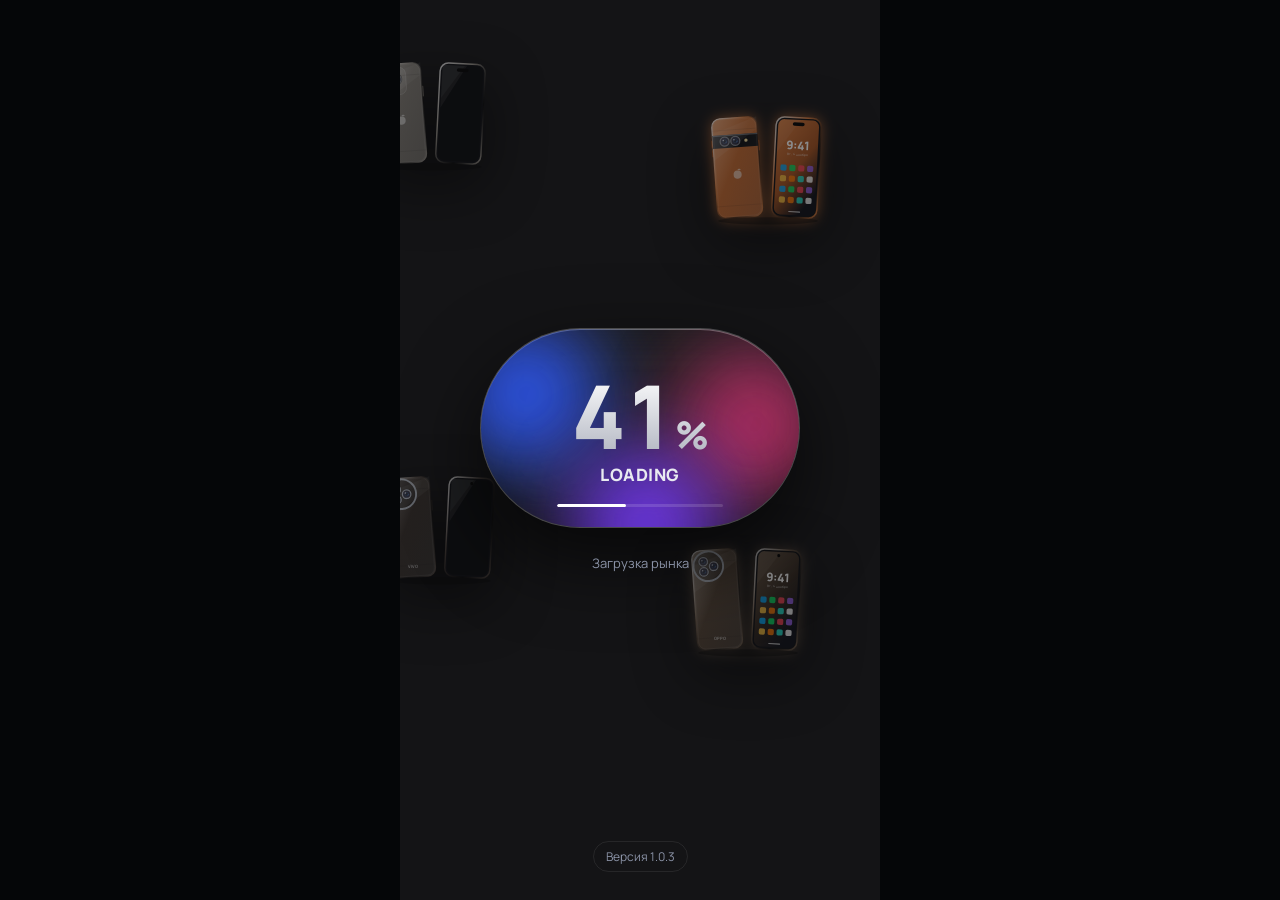
==== commit 36a992c5: "Rename Phone Drop 3223.html to index.html" ====
--- a/index.html
+++ b/index.html
@@ -101,7 +101,19 @@
 .lp .nm{position:relative;font-size:88px;font-weight:800;letter-spacing:-4px;line-height:1;background:linear-gradient(180deg,#fff,#b0b4c0);-webkit-background-clip:text;background-clip:text;color:transparent;font-variant-numeric:tabular-nums}.nm small{font-size:38px;letter-spacing:0;margin-left:2px}
 .lp .lb2{position:relative;font-size:17px;font-weight:800;letter-spacing:.5px;color:#e8eaf0;margin-top:4px}
 .lp .bar2{position:absolute;left:24%;right:24%;bottom:20px;height:3px;border-radius:3px;background:#ffffff22;overflow:hidden}.bar2 i{display:block;height:100%;width:5%;background:#fff;border-radius:3px;transition:width .1s}
-.ic i{position:relative;overflow:hidden;box-shadow:0 12px 26px #0009,inset 0 1px 0 #ffffff66,inset 0 -8px 14px #0003}.ic i:after{content:'';position:absolute;inset:0;border-radius:inherit;background:linear-gradient(160deg,#ffffff66,#fff0 48%)}.ic svg{position:relative;z-index:1;filter:drop-shadow(0 2px 3px #0006)}.oa i{position:relative;overflow:hidden}.oa i:after{content:'';position:absolute;inset:0;border-radius:inherit;background:linear-gradient(160deg,#ffffff55,#fff0 50%)}
+.ic i{position:relative;overflow:hidden;box-shadow:0 12px 26px #0009,inset 0 1px 0 #ffffff66,inset 0 -8px 14px #0003}.ic i:after{content:'';position:absolute;inset:0;border-radius:inherit;background:linear-gradient(160deg,#ffffff66,#fff0 48%)}.ic svg{position:relative;z-index:1;filter:drop-shadow(0 2px 3px #0006)}
+.hd{background:#0a0c11cc;backdrop-filter:blur(22px)}#mb{transition:transform .55s cubic-bezier(.2,1.05,.2,1)}.card{border-radius:22px}
+.ad{animation:up .5s cubic-bezier(.2,.9,.2,1) both}.dts{position:absolute;bottom:6px;left:0;right:0;text-align:center;font-size:7px;letter-spacing:3px;color:#fff9}
+.cats{display:flex;gap:10px;overflow:auto;flex-shrink:0}.cat{flex:none;width:76px;background:none;display:flex;flex-direction:column;align-items:center;gap:6px;font-size:11px;font-weight:700;color:var(--mu)}.cat i{width:56px;height:56px;border-radius:18px;background:var(--s2);display:grid;place-items:center;font-style:normal;font-size:24px;transition:all .25s}.cat.on i{background:var(--b);box-shadow:0 8px 20px #00aaff55}.cat.on{color:var(--tx)}
+.mnav .pl i{background:var(--b);color:#fff;width:44px;height:44px;border-radius:50%;margin-top:-20px;font-size:28px;display:grid;place-items:center;box-shadow:0 8px 20px #00aaff66}
+.bxi{width:56px;height:56px;border-radius:16px;display:grid;place-items:center;flex:none}.bxs{width:110px;height:110px;margin:10px auto;border-radius:28px;display:grid;place-items:center;animation:shk .45s infinite}.bxs svg{width:60px;height:60px}@keyframes shk{25%{transform:rotate(-6deg) scale(1.05)}75%{transform:rotate(6deg) scale(1.05)}}
+.os.tb{aspect-ratio:3/4;width:min(340px,88vw);border-radius:7%/5%}.os.tb .scr{border-radius:5.5%/4%}
+.bx3{position:relative;width:120px;height:250px;transform-style:preserve-3d}.bx3.au{animation:sp3 9s linear infinite}@keyframes sp3{to{transform:rotateX(-12deg) rotateY(330deg)}}
+.fc{position:absolute;inset:0;border-radius:22px;backface-visibility:hidden}.fr{transform:translateZ(7px);border:3px solid var(--c1);box-shadow:inset 0 0 0 2px #000}.bk{transform:rotateY(180deg) translateZ(7px);box-shadow:inset 0 0 0 1px #fff3}
+.sl,.sr3{width:14px;left:53px;background:linear-gradient(var(--c1),var(--c2))}.sl{transform:rotateY(-90deg) translateZ(60px)}.sr3{transform:rotateY(90deg) translateZ(60px)}.st,.sb3{height:14px;top:118px;background:linear-gradient(90deg,var(--c1),var(--c2))}.st{transform:rotateX(90deg) translateZ(125px)}.sb3{transform:rotateX(-90deg) translateZ(125px)}
+.sc3{position:absolute;inset:6px;border-radius:17px;display:grid;place-items:start center;padding-top:34px;font-size:30px;font-weight:800;color:#fff}.sc3:after{content:'';position:absolute;inset:0;border-radius:inherit;background:linear-gradient(135deg,#ffffff22,#fff0 40%)}
+.nt3{position:absolute;top:10px;left:50%;transform:translateX(-50%);width:34px;height:10px;background:#000;border-radius:8px}.nt3.p{width:9px;height:9px;border-radius:50%}.nt3.n{width:56px;top:6px;border-radius:0 0 12px 12px}.nt3.h,.nt3.t{display:none}
+.cm3{position:absolute;left:8px;top:8px;width:56px;height:56px;border-radius:16px;background:#0006;border:1px solid #fff4}.cm3.bar3{left:0;right:0;width:auto;border-radius:0;top:30px;height:34px}.cm3 i{position:absolute;width:20px;height:20px;border-radius:50%;background:radial-gradient(circle at 35% 35%,#6c7ca8 0 12%,#0b0e18 40%,#000 70%);box-shadow:0 0 0 2px #aab0ba,0 2px 6px #000}.oa i{position:relative;overflow:hidden}.oa i:after{content:'';position:absolute;inset:0;border-radius:inherit;background:linear-gradient(160deg,#ffffff55,#fff0 50%)}
 #nb{position:absolute;left:10px;right:10px;top:calc(8px + env(safe-area-inset-top,0px));z-index:70;display:flex;gap:12px;align-items:center;padding:12px 14px;border-radius:22px;background:#20242fe6;backdrop-filter:blur(18px);border:1px solid #ffffff22;box-shadow:0 14px 40px #000a;transform:translateY(-150%);transition:transform .5s cubic-bezier(.2,.9,.2,1);pointer-events:none}#nb.s{transform:none}#nb i{width:38px;height:38px;border-radius:11px;display:grid;place-items:center;font-style:normal;font-size:20px;background:linear-gradient(145deg,var(--b),var(--p));flex:none}#nb b{display:block;font-size:14px}#nb span{font-size:12px;color:var(--mu)}
 .s3{position:relative}.s3:after{content:'';position:absolute;bottom:34px;width:170px;height:30px;border-radius:50%;background:radial-gradient(#000a,#0000 70%);pointer-events:none}
 .r3 .ly{transform-style:preserve-3d;transform:translateZ(calc(var(--z)*var(--e,1)))}.r3 .ly.sel{transform:translateZ(calc(var(--z)*var(--e,1) + 40px))}.r3 .ly:before{content:'';position:absolute;inset:0;border-radius:inherit;transform:translateZ(-7px);background:#000c}
@@ -129,7 +141,7 @@
 @media(prefers-reduced-motion:reduce){*{animation-duration:.01s!important;transition-duration:.01s!important}}
 </style></head><body>
 <div id="app">
-<div id="ld"><i class="pt" style="left:8%;animation-delay:-1s"></i><i class="pt" style="left:22%;animation-delay:-3.5s;animation-duration:7s"></i><i class="pt" style="left:37%;animation-delay:-5s"></i><i class="pt" style="left:51%;animation-delay:-2s;animation-duration:8s"></i><i class="pt" style="left:66%;animation-delay:-4.2s"></i><i class="pt" style="left:80%;animation-delay:-.5s;animation-duration:7s"></i><i class="pt" style="left:92%;animation-delay:-3s"></i><div class="em"><div class="or"><i></i></div><div class="or b"><i></i></div><div class="mk"><svg viewBox="0 0 56 64"><rect x="12" y="2" width="32" height="60" rx="8" fill="none" stroke="#fff" stroke-width="3.5"/><rect x="17.5" y="8" width="14" height="14" rx="4.5" fill="#fff"/><circle cx="28" cy="53" r="2.4" fill="#fff"/></svg></div></div><div class="ttl">Phone Drop</div><div class="sl">Покупай. Улучшай. Продавай.</div><div class="pct" id="pc">5%</div><div class="bar"><i id="pb"></i></div><div class="mu" id="ph" style="margin-top:16px;position:relative;z-index:1">Запуск ядра</div><div class="dt"><i style="--c:#9aa3b5"></i><i style="--c:#2b5bd7"></i><i style="--c:#ff6a00"></i><i style="--c:#f5c400"></i><i style="--c:#e11d48"></i><i style="--c:#34a853"></i></div><div class="vr">Версия 1.0.2</div></div>
+<div id="ld"><i class="pt" style="left:8%;animation-delay:-1s"></i><i class="pt" style="left:22%;animation-delay:-3.5s;animation-duration:7s"></i><i class="pt" style="left:37%;animation-delay:-5s"></i><i class="pt" style="left:51%;animation-delay:-2s;animation-duration:8s"></i><i class="pt" style="left:66%;animation-delay:-4.2s"></i><i class="pt" style="left:80%;animation-delay:-.5s;animation-duration:7s"></i><i class="pt" style="left:92%;animation-delay:-3s"></i><div class="em"><div class="or"><i></i></div><div class="or b"><i></i></div><div class="mk"><svg viewBox="0 0 56 64"><rect x="12" y="2" width="32" height="60" rx="8" fill="none" stroke="#fff" stroke-width="3.5"/><rect x="17.5" y="8" width="14" height="14" rx="4.5" fill="#fff"/><circle cx="28" cy="53" r="2.4" fill="#fff"/></svg></div></div><div class="ttl">Phone Drop</div><div class="sl">Покупай. Улучшай. Продавай.</div><div class="pct" id="pc">5%</div><div class="bar"><i id="pb"></i></div><div class="mu" id="ph" style="margin-top:16px;position:relative;z-index:1">Запуск ядра</div><div class="dt"><i style="--c:#9aa3b5"></i><i style="--c:#2b5bd7"></i><i style="--c:#ff6a00"></i><i style="--c:#f5c400"></i><i style="--c:#e11d48"></i><i style="--c:#34a853"></i></div><div class="vr">Версия 1.0.3</div></div>
 <div id="home"></div>
 <div id="ov"><div class="hd"><button class="chip" onclick="A.back()">‹ Назад</button><b id="ot"></b><span class="m" id="om"></span></div><div id="ovb"></div></div>
 <div id="md" onclick="if(event.target===this)closeM()"><div id="mb"></div></div>
@@ -140,7 +152,7 @@
 const rub=n=>Math.round(n).toLocaleString('ru-RU').replace(/\u00a0/g,' ')+' ₽';
 const TG=window.Telegram&&Telegram.WebApp;try{TG&&(TG.ready(),TG.expand(),TG.setHeaderColor&&TG.setHeaderColor('#0a0c11'))}catch(e){}
 const hp=()=>{snd('tap');try{S.cfg.hap&&TG&&TG.HapticFeedback.impactOccurred('light')}catch(e){}};
-const PH=[['Apple','iPhone 11',22000,540000],['Apple','iPhone 13',42000,790000],['Apple','iPhone 14 Pro',75000,950000],['Apple','iPhone 15 Pro',98000,1450000],['Samsung','Galaxy A54',24000,560000],['Samsung','Galaxy S22',38000,1000000],['Samsung','Galaxy S24 Ultra',90000,1700000],['Xiaomi','Xiaomi 13T',32000,1050000],['Xiaomi','Xiaomi 14',52000,1900000],['POCO','POCO X5 Pro',17000,580000],['POCO','POCO F5',24000,1050000],['POCO','POCO F6',30000,1550000],['Redmi','Redmi Note 12',13000,420000],['Redmi','Redmi Note 13 Pro',20000,560000],['Google','Pixel 7',28000,750000],['OnePlus','OnePlus 11',40000,1250000],['Nothing','Nothing Phone 2',32000,700000],['Realme','Realme GT Neo 5',21000,900000],['Vivo','Vivo X300 Ultra',92000,3900000],['Google','Pixel 11 Pro XL',88000,2300000],['Xiaomi','Xiaomi 17 Pro Max',85000,3800000],['Apple','iPhone Duo',95000,2800000],['Apple','iPhone 18 Pro Max',128000,3300000],['OnePlus','OnePlus 15',62000,3700000],['Samsung','Galaxy S24',42000,1600000],['OnePlus','OnePlus 6T',6500,310000],['Tecno','Tecno Pova 7 Ultra 5G',21000,950000],['POCO','POCO X8 Pro Max',34000,2600000],['iQOO','iQOO Neo 11',36000,3300000],['iQOO','iQOO 15R',41000,3500000],['Samsung','Galaxy S10+',8500,440000],['OPPO','OPPO Find X9 Ultra',88000,3900000],['Huawei','Huawei Pura 80',68000,1700000],['RedMagic','RedMagic 10 Pro',54000,3600000],['Xiaomi','Mi 10 Ultra',14000,650000],['Apple','iPhone 7 Plus',9000,230000],['Apple','iPhone 16 Pro',82000,2500000],['Apple','iPhone 15',52000,1650000],['Samsung','Galaxy S25 Ultra',95000,3700000],['Google','Pixel 9 Pro',62000,1500000],['Xiaomi','Xiaomi 15 Ultra',88000,3600000],['Honor','Honor Magic7 Pro',70000,3500000],['Nothing','Nothing Phone (3)',48000,2000000],['Infinix','Infinix GT 30 Pro',24000,1600000],['Realme','Realme GT 7 Pro',56000,3300000],['Redmi','Redmi K80 Pro',38000,3400000]];const RARE=[21,34,35];
+const PH=[['Apple','iPhone 11',22000,540000],['Apple','iPhone 13',42000,790000],['Apple','iPhone 14 Pro',75000,950000],['Apple','iPhone 15 Pro',98000,1450000],['Samsung','Galaxy A54',24000,560000],['Samsung','Galaxy S22',38000,1000000],['Samsung','Galaxy S24 Ultra',90000,1700000],['Xiaomi','Xiaomi 13T',32000,1050000],['Xiaomi','Xiaomi 14',52000,1900000],['POCO','POCO X5 Pro',17000,580000],['POCO','POCO F5',24000,1050000],['POCO','POCO F6',30000,1550000],['Redmi','Redmi Note 12',13000,420000],['Redmi','Redmi Note 13 Pro',20000,560000],['Google','Pixel 7',28000,750000],['OnePlus','OnePlus 11',40000,1250000],['Nothing','Nothing Phone 2',32000,700000],['Realme','Realme GT Neo 5',21000,900000],['Vivo','Vivo X300 Ultra',92000,3900000],['Google','Pixel 11 Pro XL',88000,2300000],['Xiaomi','Xiaomi 17 Pro Max',85000,3800000],['Apple','iPhone Duo',95000,2800000],['Apple','iPhone 18 Pro Max',128000,3300000],['OnePlus','OnePlus 15',62000,3700000],['Samsung','Galaxy S24',42000,1600000],['OnePlus','OnePlus 6T',6500,310000],['Tecno','Tecno Pova 7 Ultra 5G',21000,950000],['POCO','POCO X8 Pro Max',34000,2600000],['iQOO','iQOO Neo 11',36000,3300000],['iQOO','iQOO 15R',41000,3500000],['Samsung','Galaxy S10+',8500,440000],['OPPO','OPPO Find X9 Ultra',88000,3900000],['Huawei','Huawei Pura 80',68000,1700000],['RedMagic','RedMagic 10 Pro',54000,3600000],['Xiaomi','Mi 10 Ultra',14000,650000],['Apple','iPhone 7 Plus',9000,230000],['Apple','iPhone 16 Pro',82000,2500000],['Apple','iPhone 15',52000,1650000],['Samsung','Galaxy S25 Ultra',95000,3700000],['Google','Pixel 9 Pro',62000,1500000],['Xiaomi','Xiaomi 15 Ultra',88000,3600000],['Honor','Honor Magic7 Pro',70000,3500000],['Nothing','Nothing Phone (3)',48000,2000000],['Infinix','Infinix GT 30 Pro',24000,1600000],['Realme','Realme GT 7 Pro',56000,3300000],['Redmi','Redmi K80 Pro',38000,3400000],['Apple','iPhone 17 Pro Max',125000,3600000],['Apple','iPhone Air',78000,2400000],['Samsung','Galaxy Z Fold7',140000,3700000],['Samsung','Galaxy Z Flip7',72000,2900000],['Google','Pixel 10 Pro',80000,2000000],['Xiaomi','Xiaomi 17',70000,3600000],['OnePlus','OnePlus 15R',45000,3000000],['Nothing','Nothing Phone (3a)',28000,1300000],['Motorola','Razr 60 Ultra',85000,3000000],['Realme','Realme GT 8 Pro',58000,3700000],['Honor','Honor Magic8 Pro',78000,3700000],['POCO','POCO F7 Ultra',46000,3400000],['Redmi','Redmi Note 14 Pro+',25000,1300000],['iQOO','iQOO 15',52000,3800000],['Vivo','Vivo X200 Pro',70000,3200000],['Apple','iPad Pro 13 M5',110000,3500000],['Apple','iPad Air 11',55000,2100000],['Samsung','Galaxy Tab S10 Ultra',90000,2900000],['Xiaomi','Xiaomi Pad 7 Pro',38000,2200000],['OnePlus','OnePlus Pad 3',52000,3400000],['Huawei','MatePad Pro 13.2',70000,1500000]];const RARE=[21,34,35];
 const COL={Apple:'#9aa3b5',Samsung:'#2b5bd7',Xiaomi:'#ff6a00',POCO:'#f5c400',Redmi:'#e11d48',Google:'#34a853',OnePlus:'#e0213a',Nothing:'#d8dbe2',Realme:'#e8c200'};
 const CT={'Москва':{x:55.75,y:37.62,m:1.08},'Санкт-Петербург':{x:59.93,y:30.33,m:1.04},'Казань':{x:55.79,y:49.12,m:.97},'Екатеринбург':{x:56.84,y:60.6,m:.95},'Новосибирск':{x:55.03,y:82.92,m:.9},'Сочи':{x:43.6,y:39.72,m:1}};
 const BB={'Москва':{Apple:1.06},'Сочи':{Apple:1.05},'Новосибирск':{Xiaomi:1.1,POCO:1.1,Redmi:1.1},'Казань':{Samsung:1.07},'Екатеринбург':{Google:1.08,OnePlus:1.08},'Санкт-Петербург':{Nothing:1.08,Apple:1.02}};
@@ -151,13 +163,13 @@
 try{S=JSON.parse(localStorage.getItem(KEY))}catch(e){}if(!S||!S.v)S=fresh();S.cfg=Object.assign({wp:0,ac:'#00aaff',hap:1,sure:0,free:0},S.cfg||{});
 const save=()=>{try{localStorage.setItem(KEY,JSON.stringify(S))}catch(e){}};
 const cm=(c,b)=>CT[c].m*((BB[c]||{})[b]||1);
-const val=(p,c=S.city)=>{const P=PH[p.m];return r100(P[2]*(.45+.55*p.c/100)*(1+.12*p.u)*(p.v?1.04:1)*cm(c,P[0])*(RARE.includes(p.m)?2.2:1))};
+const val=(p,c=S.city)=>{const P=PH[p.m];return r100(P[2]*(.45+.55*p.c/100)*(1+.12*p.u)*(p.v?1.04:1)*cm(c,P[0])*(RARE.includes(p.m)?2.2:1)*(1+.05*Math.sin(S.day*.6+p.m*1.7)+.03*Math.sin(S.day*1.7+p.m)))};
 const cond=c=>c>=90?'Как новый':c>=75?'Хорошее':c>=55?'Б/у':'Нужен ремонт';
-const DS=[['sq2','#b9dfc9','#86bfa3','n',''],['diag2','#e9aab8','#c47b8c','n',''],['tri','#54456e','#2a2140','i',''],['tri','#9a948b','#5d5953','i',''],['col3','#c8b9ee','#9a88d2','p',''],['col3c','#3e5f4d','#20382c','p',''],['col4','#7d7d82','#3d3d41','p',''],['ring','#93b5d6','#5b82ac','p',''],['bigsq','#ececef','#c3c6cd','p',''],['col2','#f4c500','#c79a00','p',''],['sq3','#2d3350','#12152a','p',''],['sq3','#aeb8c2','#7d8893','p',''],['col3','#6eaadb','#3f7aae','p',''],['sq3','#8062ad','#4d3776','p',''],['bar','#30343a','#15171b','p',''],['ring','#33665a','#173a30','p',''],['nt','#f2f2f2','#cfd0d3','p',''],['sq3','#f6a300','#262626','p','s'],['ring','#4a3f38','#1c1815','p',''],['bar','#cfd9d4','#9eb0a8','p',''],['bigsq','#2f3b4c','#11151d','p',''],['tri','#c9cacf','#8f9199','i','f'],['bar','#dc7b3a','#a24f1c','i',''],['sq3','#2b3442','#10141b','p',''],['col3','#b9a7d8','#8f7bb8','p',''],['col2','#1d1e22','#0a0a0c','n',''],['col3','#1f4a3f','#0d1f1b','p',''],['sq3','#27292e','#0f1013','p',''],['sq3','#f4f4f6','#c9cad1','p','s'],['sq3','#7c2e55','#3c1429','p',''],['h3','#e7e9ef','#b8a6da','p',''],['ring','#6b5744','#2e231a','p',''],['ring','#f1ede4','#cdbfa6','p',''],['nt','#1b1316','#08050a','p',''],['bigsq','#e8e3d6','#a89e86','p',''],['h2','#17181b','#050506','h',''],['tri','#c9b8a3','#9d8a74','i',''],['diag2','#a6bcd1','#7b94ad','i',''],['col4','#9aa3b0','#5c6573','p',''],['bar','#e8e0d8','#bdb2a6','p',''],['ring','#2a2c30','#0e0f12','p',''],['ring','#9aa4a8','#5d6669','p',''],['nt','#1c1c1e','#0a0a0b','p',''],['sq3','#dfe7f2','#9db0cc','p',''],['ring','#c9602f','#7e3216','p',''],['sq3','#2f3b52','#141a29','p','']];
+const DS=[['sq2','#b9dfc9','#86bfa3','n',''],['diag2','#e9aab8','#c47b8c','n',''],['tri','#54456e','#2a2140','i',''],['tri','#9a948b','#5d5953','i',''],['col3','#c8b9ee','#9a88d2','p',''],['col3c','#3e5f4d','#20382c','p',''],['col4','#7d7d82','#3d3d41','p',''],['ring','#93b5d6','#5b82ac','p',''],['bigsq','#ececef','#c3c6cd','p',''],['col2','#f4c500','#c79a00','p',''],['sq3','#2d3350','#12152a','p',''],['sq3','#aeb8c2','#7d8893','p',''],['col3','#6eaadb','#3f7aae','p',''],['sq3','#8062ad','#4d3776','p',''],['bar','#30343a','#15171b','p',''],['ring','#33665a','#173a30','p',''],['nt','#f2f2f2','#cfd0d3','p',''],['sq3','#f6a300','#262626','p','s'],['ring','#4a3f38','#1c1815','p',''],['bar','#cfd9d4','#9eb0a8','p',''],['bigsq','#2f3b4c','#11151d','p',''],['tri','#c9cacf','#8f9199','i','f'],['bar','#dc7b3a','#a24f1c','i',''],['sq3','#2b3442','#10141b','p',''],['col3','#b9a7d8','#8f7bb8','p',''],['col2','#1d1e22','#0a0a0c','n',''],['col3','#1f4a3f','#0d1f1b','p',''],['sq3','#27292e','#0f1013','p',''],['sq3','#f4f4f6','#c9cad1','p','s'],['sq3','#7c2e55','#3c1429','p',''],['h3','#e7e9ef','#b8a6da','p',''],['ring','#6b5744','#2e231a','p',''],['ring','#f1ede4','#cdbfa6','p',''],['nt','#1b1316','#08050a','p',''],['bigsq','#e8e3d6','#a89e86','p',''],['h2','#17181b','#050506','h',''],['tri','#c9b8a3','#9d8a74','i',''],['diag2','#a6bcd1','#7b94ad','i',''],['col4','#9aa3b0','#5c6573','p',''],['bar','#e8e0d8','#bdb2a6','p',''],['ring','#2a2c30','#0e0f12','p',''],['ring','#9aa4a8','#5d6669','p',''],['nt','#1c1c1e','#0a0a0b','p',''],['sq3','#dfe7f2','#9db0cc','p',''],['ring','#c9602f','#7e3216','p',''],['sq3','#2f3b52','#141a29','p',''],['bar','#d9792e','#a24e18','i',''],['one','#1f2022','#0b0b0c','i',''],['col3','#26293a','#0e1018','p','f'],['col2','#9bb7e8','#6c8ac2','p','f'],['bar','#cfd5e0','#97a1b3','p',''],['x17','#2b2f3a','#0f1117','p',''],['sq3','#d0d6e0','#9aa4b4','p',''],['nt','#f2f2f2','#cfd0d3','p',''],['col2','#c64d78','#8a2a50','p','f'],['sq3','#d4e9ff','#7fb4e8','p',''],['ring','#e9e3da','#c1b6a4','p',''],['sq3','#262a31','#0e1015','p',''],['sq3','#6f8fd1','#3e5aa0','p',''],['sq3','#101114','#25272c','p','s'],['vivo','#1c1d21','#08080a','p',''],['h2','#c6c8cc','#8e9096','t','t'],['h2','#a7b8d6','#7f93b8','t','t'],['h2','#8e9099','#4f5159','t','t'],['h2','#d9dde4','#a9afbd','t','t'],['h2','#3e5a52','#1d2f2a','t','t'],['h2','#f2efe8','#cfc6b0','t','t']];
 let AN=0;
 const lz0=(x,y,r,ms)=>`<circle cx="${x}" cy="${y}" r="${r}" fill="#07080b" stroke="${ms}" stroke-width="1.1"/><circle cx="${x}" cy="${y}" r="${r*.58}" fill="#18264a"/><circle cx="${x}" cy="${y}" r="${r*.3}" fill="#0a0f1e"/><circle cx="${x-r*.28}" cy="${y-r*.28}" r="${r*.17}" fill="#fff" opacity=".75"/>`;
 const lz=(x,y,r,ms)=>`<circle cx="${x}" cy="${y}" r="${r+1}" fill="#000" opacity=".45"/>`+lz0(x,y,r,ms)+`<circle cx="${x}" cy="${y}" r="${r*.78}" fill="none" stroke="#8a6cff" stroke-opacity=".35" stroke-width=".35"/><ellipse cx="${x+r*.25}" cy="${y+r*.3}" rx="${r*.3}" ry="${r*.14}" fill="#5aa0ff" opacity=".28" transform="rotate(-30 ${x} ${y})"/>`;
-function art(m,on,c=100){const [lay,c1,c2,cut,fl]=DS[m],n=++AN,br=PH[m][0],w=38,h=84,ms=br=='Apple'?'#767a82':'#a9afb9';
+function art(m,on,c=100){const [lay,c1,c2,cut,fl]=DS[m],n=++AN,br=PH[m][0],w=fl=='t'?50:38,h=fl=='t'?70:84,ms=br=='Apple'?'#767a82':'#a9afb9';
 const back=(x,y)=>{const L=(a,b,r)=>lz(x+a,y+b,r,ms),F=(a,b)=>`<circle cx="${x+a}" cy="${y+b}" r="1.4" fill="#ffe6a0"/>`,I=(a,b,ww,hh,r)=>`<rect x="${x+a}" y="${y+b}" width="${ww}" height="${hh}" rx="${r}" fill="url(#i${n})" stroke="#fff" stroke-opacity=".3" stroke-width=".5"/>`;let k='';
 if(fl=='f')k+=`<rect x="${x+18.6}" y="${y}" width=".8" height="${h}" fill="#000" opacity=".35"/>`;if(fl=='s')k+=`<rect x="${x+15.5}" y="${y}" width="7" height="${h}" fill="#141414"/><rect x="${x+18.7}" y="${y}" width=".6" height="${h}" fill="#fff" opacity=".6"/>`;
 switch(lay){
@@ -170,18 +182,18 @@
 case'ring':k+=`<circle cx="${x+13.5}" cy="${y+13.5}" r="12.5" fill="#000" fill-opacity=".4" stroke="${ms}" stroke-width="1.6"/>`+L(9.5,9.5,3.6)+L(9.5,18,3.6)+L(18,13.8,3.6);break;
 case'bigsq':k+=I(3,3,28,28,7)+L(18,18,8)+L(9,9,3)+L(25,9,3);break;
 case'sq3':k+=I(3,3,23,21,5.5)+L(9,9,3.6)+L(18,9,3.6)+L(13.5,18,3.6)+F(21,18);break;
-case'h3':k+=L(11,10,3.6)+L(19,10,3.6)+L(27,10,3.6)+F(19,17);break;case'h2':k+=L(10,9,3.8)+L(19,9,3.8)+F(27,8);break;case'col2':k+=L(9.5,9.5,4.4)+L(9.5,19,4.4)+F(17,9.5);break;
+case'one':k+=`<rect x="${x}" y="${y+4}" width="${w}" height="17" fill="#fff" fill-opacity=".1"/>`+L(w/2,12.5,4.8)+F(w/2+9,9);break;case'vivo':k+=`<circle cx="${x+14.5}" cy="${y+16}" r="14" fill="#07080b" stroke="url(#f${n})" stroke-width="2"/><circle cx="${x+14.5}" cy="${y+16}" r="11.6" fill="none" stroke="#fff" stroke-opacity=".15" stroke-width=".4"/><text x="${x+14.5}" y="${y+30.4}" font-size="2.2" text-anchor="middle" fill="#fff" fill-opacity=".55" font-weight="800">ZEISS</text>`+L(9.5,11.5,4.4)+L(19.5,11.5,4.4)+L(14.5,20.5,5.2)+F(22,26);break;case'x17':k+=I(2.5,2.5,29,29,8)+L(9.5,9.5,4.6)+L(9.5,23,4.6)+`<rect x="${x+17}" y="${y+6}" width="11" height="22" rx="3.6" fill="#0a1226" stroke="#fff" stroke-opacity=".3" stroke-width=".4"/><text x="${x+22.5}" y="${y+14}" font-size="3.6" font-weight="800" text-anchor="middle" fill="#9fe0ff">9:41</text><circle cx="${x+22.5}" cy="${y+21}" r="2.6" fill="#1fe5d0" opacity=".7"/><text x="${x+16}" y="${y+34}" font-size="1.9" fill="#fff" fill-opacity=".6" text-anchor="middle" font-weight="800">LEICA</text>`;break;case'h3':k+=L(11,10,3.6)+L(19,10,3.6)+L(27,10,3.6)+F(19,17);break;case'h2':k+=L(10,9,3.8)+L(19,9,3.8)+F(27,8);break;case'col2':k+=L(9.5,9.5,4.4)+L(9.5,19,4.4)+F(17,9.5);break;
 case'bar':k+=`<rect x="${x}" y="${y+14}" width="${w}" height="11" fill="#0b0c0f"/><rect x="${x}" y="${y+14}" width="${w}" height="1.1" fill="${ms}" opacity=".7"/>`+L(10,19.5,3.8)+L(19,19.5,3.8)+F(28,19.5);break;
 default:k+=`<circle cx="${x+19}" cy="${y+46}" r="10" fill="none" stroke="#000" stroke-opacity=".2" stroke-width=".8"/><path d="M${x+8} ${y+64}h22M${x+8} ${y+68}h14M${x+19} ${y+36}v-8" stroke="#000" stroke-opacity=".25" stroke-width=".7"/><circle cx="${x+30}" cy="${y+76}" r="1.2" fill="#ff3b30"/>`+L(9,9,3.8)+L(9,18,3.8)}
-k+=br=='Apple'?`<circle cx="${x+19}" cy="${y+48}" r="3.4" fill="#fff" fill-opacity=".55"/><ellipse cx="${x+20.5}" cy="${y+43.8}" rx="1.3" ry=".6" fill="#fff" fill-opacity=".55"/>`:`<text x="${x+19}" y="${y+h-8}" text-anchor="middle" font-size="3.6" font-weight="800" fill="#fff" fill-opacity=".55">${br.toUpperCase()}</text>`;
+k+=br=='Apple'?`<circle cx="${x+w/2}" cy="${y+48}" r="3.4" fill="#fff" fill-opacity=".55"/><ellipse cx="${x+20.5}" cy="${y+43.8}" rx="1.3" ry=".6" fill="#fff" fill-opacity=".55"/>`:`<text x="${x+w/2}" y="${y+h-8}" text-anchor="middle" font-size="3.6" font-weight="800" fill="#fff" fill-opacity=".55">${br.toUpperCase()}</text>`;
 const sc=c<75?Math.min(5,Math.ceil((75-c)/8)):0;for(let i=0;i<sc;i++)k+=`<path d="M${x+6+i*5} ${y+34+(i*13)%34}l${6+i} ${-4-i}" stroke="#fff" stroke-opacity=".35" stroke-width=".35"/>`;
 return `<g transform="rotate(-4 ${x+19} ${y+42})"><rect x="${x+w-.2}" y="${y+20}" width="1.4" height="9" rx=".6" fill="${c2}"/><rect x="${x-1.2}" y="${y+18}" width="1.4" height="6" rx=".6" fill="${c2}"/><rect x="${x-1.2}" y="${y+26}" width="1.4" height="6" rx=".6" fill="${c2}"/><rect x="${x}" y="${y}" width="${w}" height="${h}" rx="7" fill="url(#g${n})" stroke="url(#f${n})" stroke-width="1"/>${k}<path d="M${x} ${y+h*.15}L${x+w} ${y}L${x+w} ${y+h*.12}L${x} ${y+h*.42}Z" fill="#fff" opacity=".07"/><path d="M${x} ${y+10}h${w}M${x} ${y+h-10}h${w}" stroke="#000" stroke-opacity=".16" stroke-width=".5"/><rect x="${x+1}" y="${y+1}" width="${w-2}" height="${h-2}" rx="6" fill="none" stroke="#fff" stroke-opacity=".12" stroke-width=".5"/><rect x="${x}" y="${y}" width="${w}" height="${h}" rx="7" fill="url(#s${n})"/></g>`};
 const front=(x,y)=>{const sx=x+1.8,sy=y+1.8,sw=w-3.6,sh=h-3.6;let k=`<rect x="${x}" y="${y}" width="${w}" height="${h}" rx="7" fill="#0a0b0f" stroke="url(#f${n})" stroke-width="1.2"/><rect x="${sx}" y="${sy}" width="${sw}" height="${sh}" rx="5.3" fill="${on?`url(#w${n})`:'#06070a'}"/>`;
 if(on)k+=`<text x="${x+19}" y="${y+27}" text-anchor="middle" font-size="10" font-weight="800" fill="#fff">9:41</text><text x="${x+19}" y="${y+32}" text-anchor="middle" font-size="2.6" fill="#fff" fill-opacity=".8">Вт, 4 ноября</text><rect x="${x+14}" y="${y+h-5}" width="10" height=".9" rx=".45" fill="#fff" fill-opacity=".7"/>`;else k+=`<path d="M${sx} ${sy}h${sw*.6}L${sx} ${sy+sh*.45}Z" fill="#fff" fill-opacity=".07"/>`;
-k+=`<path d="M${sx} ${sy}h${sw*.55}L${sx} ${sy+sh*.35}Z" fill="#fff" fill-opacity=".06"/>`;if(on)for(let r=0;r<4;r++)for(let q=0;q<4;q++)k+=`<rect x="${x+5.5+q*7.5}" y="${y+40+r*9}" width="5.2" height="5.2" rx="1.4" fill="${['#0af','#04e061','#ff4053','#965eeb','#ffc43d','#ff7a00','#1fe5d0','#fff'][(r*4+q)%8]}" opacity=".85"/>`;k+=cut=='h'?`<circle cx="${x+19}" cy="${y+h-5.5}" r="2.6" fill="none" stroke="#555" stroke-width=".6"/>`:cut=='n'?`<rect x="${x+12}" y="${y+1.8}" width="14" height="3.8" rx="1.9" fill="#000"/>`:cut=='i'?`<rect x="${x+14}" y="${y+4}" width="10" height="3" rx="1.5" fill="#000"/>`:`<circle cx="${x+19}" cy="${y+5}" r="1.3" fill="#000"/>`;
+k+=`<path d="M${sx} ${sy}h${sw*.55}L${sx} ${sy+sh*.35}Z" fill="#fff" fill-opacity=".06"/>`;if(on)for(let r=0;r<4;r++)for(let q=0;q<4;q++)k+=`<rect x="${x+5.5+q*7.5}" y="${y+40+r*9}" width="5.2" height="5.2" rx="1.4" fill="${['#0af','#04e061','#ff4053','#965eeb','#ffc43d','#ff7a00','#1fe5d0','#fff'][(r*4+q)%8]}" opacity=".85"/>`;k+=cut=='t'?`<circle cx="${x+w/2}" cy="${y+3.4}" r="1.2" fill="#000"/>`:cut=='h'?`<circle cx="${x+19}" cy="${y+h-5.5}" r="2.6" fill="none" stroke="#555" stroke-width=".6"/>`:cut=='n'?`<rect x="${x+12}" y="${y+1.8}" width="14" height="3.8" rx="1.9" fill="#000"/>`:cut=='i'?`<rect x="${x+14}" y="${y+4}" width="10" height="3" rx="1.5" fill="#000"/>`:`<circle cx="${x+19}" cy="${y+5}" r="1.3" fill="#000"/>`;
 if(fl=='f')k+=`<rect x="${x+18.6}" y="${y+2}" width=".8" height="${h-4}" fill="#fff" opacity=".18"/>`;if(c<50)k+=`<path d="M${x+w-4} ${y+2}L${x+25} ${y+20}L${x+30} ${y+32}M${x+25} ${y+20}L${x+14} ${y+27}L${x+10} ${y+40}" stroke="#fff" stroke-opacity=".6" stroke-width=".4" fill="none"/>`;
 return `<g transform="rotate(3 ${x+19} ${y+42})">${k}</g>`};
-return `<div class="ph ${on?'on':''}" style="--c:${c1}"><svg viewBox="0 0 118 100"><defs><linearGradient id="g${n}" x1="0" y1="0" x2="1" y2="1"><stop offset="0" stop-color="${c1}"/><stop offset="1" stop-color="${c2}"/></linearGradient><linearGradient id="s${n}" x1="0" y1="0" x2="1" y2="1"><stop offset="0" stop-color="#fff" stop-opacity=".3"/><stop offset=".45" stop-color="#fff" stop-opacity="0"/><stop offset="1" stop-color="#fff" stop-opacity=".1"/></linearGradient><linearGradient id="w${n}" x1="0" y1="0" x2=".6" y2="1"><stop offset="0" stop-color="${c1}"/><stop offset=".6" stop-color="${c2}"/><stop offset="1" stop-color="#0a0c14"/></linearGradient><linearGradient id="f${n}" x1="0" y1="0" x2="1" y2="1"><stop offset="0" stop-color="#fff" stop-opacity=".85"/><stop offset=".35" stop-color="${c1}"/><stop offset=".7" stop-color="#000" stop-opacity=".55"/><stop offset="1" stop-color="${c1}"/></linearGradient><linearGradient id="i${n}" x1="0" y1="0" x2="1" y2="1"><stop offset="0" stop-color="#fff" stop-opacity=".26"/><stop offset="1" stop-color="#fff" stop-opacity=".05"/></linearGradient></defs><ellipse cx="59" cy="95" rx="42" ry="3" fill="#000" opacity=".45"/>${front(64,8)}${back(14,8)}</svg></div>`}
+return `<div class="ph ${on?'on':''}" style="--c:${c1}"><svg viewBox="0 0 118 100"><defs><linearGradient id="g${n}" x1="0" y1="0" x2="1" y2="1"><stop offset="0" stop-color="${c1}"/><stop offset="1" stop-color="${c2}"/></linearGradient><linearGradient id="s${n}" x1="0" y1="0" x2="1" y2="1"><stop offset="0" stop-color="#fff" stop-opacity=".3"/><stop offset=".45" stop-color="#fff" stop-opacity="0"/><stop offset="1" stop-color="#fff" stop-opacity=".1"/></linearGradient><linearGradient id="w${n}" x1="0" y1="0" x2=".6" y2="1"><stop offset="0" stop-color="${c1}"/><stop offset=".6" stop-color="${c2}"/><stop offset="1" stop-color="#0a0c14"/></linearGradient><linearGradient id="f${n}" x1="0" y1="0" x2="1" y2="1"><stop offset="0" stop-color="#fff" stop-opacity=".85"/><stop offset=".35" stop-color="${c1}"/><stop offset=".7" stop-color="#000" stop-opacity=".55"/><stop offset="1" stop-color="${c1}"/></linearGradient><linearGradient id="i${n}" x1="0" y1="0" x2="1" y2="1"><stop offset="0" stop-color="#fff" stop-opacity=".26"/><stop offset="1" stop-color="#fff" stop-opacity=".05"/></linearGradient></defs><ellipse cx="59" cy="95" rx="42" ry="3" fill="#000" opacity=".45"/>${front(fl=='t'?66:64,8)}${back(14,8)}</svg></div>`}
 const toast=t=>{snd('pop');const e=$('#tt');e.textContent=t;e.classList.add('s');clearTimeout(toast.t);toast.t=setTimeout(()=>e.classList.remove('s'),2400)};
 const showM=h=>{if(/Успех|рекорд/.test(h))snd('ok');else if(h.includes('Неудача'))snd('bad');else if(h.includes('Включение'))snd('boot');$('#mb').innerHTML=h;$('#md').classList.add('open')},closeM=()=>$('#md').classList.remove('open');
 function pay(a,d){S.money+=a;S.hist.unshift({t:d,a,d:S.day});S.hist.length=Math.min(S.hist.length,40);save();snd(a>0?'coin':a<0?'buy':'tap')}
@@ -195,7 +207,7 @@
 <div class="card bal"><div class="mu">Баланс</div><div class="big" id="bal">${rub(S.money)}</div><div class="row" style="justify-content:space-between;margin-top:6px"><span class="mu">📍 ${S.city} · день ${S.day}</span><span class="mu">Капитал ${rub(nw())}</span></div></div>
 <div class="grid">${APPS.map(a=>`<button class="ic" onclick="A.open('${a[0]}')"><i style="background:${a[3]}">${a[2]}</i>${a[1]}${a[0]=='msg'&&u?`<span class="bd">${u}</span>`:''}</button>`).join('')}</div>
 <div class="card mu" style="font-size:13px;line-height:1.5">Покупайте телефоны дешевле рынка, улучшайте в Upgrade, проверяйте в TYNTYTY Benchmark и продавайте дороже. В других городах цены другие.</div>
-<div class="mu" style="text-align:center;margin-top:auto">Phone Drop · версия 1.0.2</div>`}
+<div class="mu" style="text-align:center;margin-top:auto">Phone Drop · версия 1.0.3</div>`}
 let bt=0;function tween(a,b){const e=$('#bal');if(!e)return;const t0=performance.now();const f=t=>{const k=Math.min(1,(t-t0)/600);e.textContent=rub(a+(b-a)*(1-Math.pow(1-k,3)));k<1&&requestAnimationFrame(f)};requestAnimationFrame(f)}
 /* ---------- NAV ---------- */
 const T={market:'Avito',msg:'Messenger',up:'Upgrade',trv:'Travel',wal:'Wallet',inv:'Inventory',bm:'TYNTYTY Benchmark',os:'Телефон',wrk:'Мастерская',set:'Настройки',adm:'Админ-панель'};
@@ -288,11 +300,11 @@
 else c=`<b style='font-size:17px'>О телефоне</b><div class='mu' style='line-height:1.7'>Модель: ${P[1]}<br>Бренд: ${P[0]}<br>Состояние: ${p.c}%<br>Батарея: ${bat}%<br>Уровень: ${p.u}/5<br>Цена: ${rub(val(p))}<br>Рекорд: ${p.best||'—'}</div>`;
 b=`<div class='pgx ap'>${bk}${c}</div>`}
 return `<div class='osw'><div class='os' style='--c:${d[1]}'><div class='scr' style='background:${wp}'><div class='sb'><b>${tm}</b><span>5G ▂▄▆ ${bat}%</span></div>${d[3]=='h'?'':`<i class='cut ${d[3]}'></i>`}${b}<div class='hb' onclick='A.swipe()'></div></div></div><div class='mu'>Свайп вверх по экрану: разблокировать и вернуться домой</div></div>`},
-set(){return `<div class='card'><b>Обои главного экрана</b><div class='sws' style='margin-top:10px'>${WP.map((w,i)=>`<button class='${S.cfg.wp==i?'on':''}' style='background:${w||'#0a0c11'}' onclick='A.gwp(${i})'></button>`).join('')}</div></div><div class='card'><b>Цвет акцента</b><div class='sws' style='margin-top:10px'>${['#00aaff','#04e061','#965eeb','#ff4053','#ffc43d','#ff7a00','#1fe5d0','#ff4fa3'].map(c=>`<button class='${S.cfg.ac==c?'on':''}' style='background:${c}' data-c='${c}' onclick='A.ac(this.dataset.c)'></button>`).join('')}</div></div><div class='card row'><span class='fx'>Звуки</span><button class='chip ${S.cfg.mute?'':'on'}' onclick='A.tg("mute")'>${S.cfg.mute?'Выкл':'Вкл'}</button></div><div class='card row'><span class='fx'>Вибрация</span><button class='chip ${S.cfg.hap?'on':''}' onclick='A.tg("hap")'>${S.cfg.hap?'Вкл':'Выкл'}</button></div><div class='card'><b>Админ-панель</b><div class='row' style='margin-top:10px'><input id='pw' type='password' placeholder='Пароль' style='flex:1;min-width:0;background:var(--s2);border:1px solid #ffffff1a;border-radius:12px;padding:11px;color:#fff;font:inherit'><button class='btn' onclick='A.adm()'>Войти</button></div></div><div class='card row'><span class='fx'>Phone Drop 1.0.2</span><button class='chip' onclick='A.upd2()'>Обновления</button></div><button class='btn r' onclick='A.reset()'>Сбросить прогресс</button>`},
+set(){return `<div class='card'><b>Обои главного экрана</b><div class='sws' style='margin-top:10px'>${WP.map((w,i)=>`<button class='${S.cfg.wp==i?'on':''}' style='background:${w||'#0a0c11'}' onclick='A.gwp(${i})'></button>`).join('')}</div></div><div class='card'><b>Цвет акцента</b><div class='sws' style='margin-top:10px'>${['#00aaff','#04e061','#965eeb','#ff4053','#ffc43d','#ff7a00','#1fe5d0','#ff4fa3'].map(c=>`<button class='${S.cfg.ac==c?'on':''}' style='background:${c}' data-c='${c}' onclick='A.ac(this.dataset.c)'></button>`).join('')}</div></div><div class='card row'><span class='fx'>Звуки</span><button class='chip ${S.cfg.mute?'':'on'}' onclick='A.tg("mute")'>${S.cfg.mute?'Выкл':'Вкл'}</button></div><div class='card row'><span class='fx'>Вибрация</span><button class='chip ${S.cfg.hap?'on':''}' onclick='A.tg("hap")'>${S.cfg.hap?'Вкл':'Выкл'}</button></div><div class='card'><b>Админ-панель</b><div class='row' style='margin-top:10px'><input id='pw' type='password' placeholder='Пароль' style='flex:1;min-width:0;background:var(--s2);border:1px solid #ffffff1a;border-radius:12px;padding:11px;color:#fff;font:inherit'><button class='btn' onclick='A.adm()'>Войти</button></div></div><div class='card'><b>Об игре</b><div class='mu' style='margin-top:8px;line-height:1.6'>Создатель игры: <b style='color:var(--tx)'>tnz1er52</b> — разработчик<br>Phone Drop 1.0.3</div></div><div class='card row'><span class='fx'>Phone Drop 1.0.3</span><button class='chip' onclick='A.upd2()'>Обновления</button></div><button class='btn r' onclick='A.reset()'>Сбросить прогресс</button>`},
 adm(){if(!ADM)return `<div class='card mu'>Нет доступа</div>`;return `<div class='card'><b>Деньги</b><div class='sc' style='margin-top:10px'><button class='chip on' onclick='A.cash(100000)'>+100 000</button><button class='chip on' onclick='A.cash(1000000)'>+1 000 000</button><button class='chip' onclick='A.cash(-S.money)'>Обнулить</button></div></div><div class='card'><b>Выдать телефон</b><div class='row' style='margin-top:10px'><select id='gv' style='flex:1;min-width:0;background:var(--s2);color:#fff;border:0;border-radius:12px;padding:11px;font:inherit'>${PH.map((x,i)=>`<option value='${i}'>${x[1]}</option>`).join('')}</select><button class='btn' onclick='A.give()'>Выдать</button></div></div><div class='card'><b>Читы</b><div class='sc' style='margin-top:10px'><button class='chip ${S.cfg.sure?'on':''}' onclick='A.tg("sure")'>Апгрейд 100%</button><button class='chip ${S.cfg.free?'on':''}' onclick='A.tg("free")'>Бесплатные поездки</button></div></div><div class='card'><b>Мир</b><div class='sc' style='margin-top:10px'><button class='chip' onclick='A.day(7)'>+7 дней</button><button class='chip' onclick='A.wait()'>Новые лоты</button><button class='chip' onclick='A.rare()'>Редкий лот</button></div></div>`},
 inv(){if(!S.inv.length)return '<div class="card mu">Склад пуст. Купите первый телефон в Avito.</div>';
-return S.inv.map(p=>`<div class="card"><div class="row">${art(p.m,p.on,p.c)}<div class="fx"><b>${PH[p.m][1]}</b><div class="mu" style="font-size:12px">Состояние ${p.c}% · ур. ${p.u}/5 · ${p.on?'включён':'выключен'}${p.best?' · '+p.best.toLocaleString('ru-RU')+' б.':''}</div><div>Цена здесь: <b>${rub(val(p))}</b></div><div class="mu" style="font-size:12px">Куплен за ${rub(p.cost)}</div></div></div>
-<div class="sc" style="margin-top:10px">${p.on?`<button class="chip on" onclick="A.os(${p.id})">Открыть</button>`:''}<button class="chip" onclick="A.pw(${p.id})">${p.on?'Выключить':'Включить'}</button><button class="chip" onclick="A.rep(${p.id})">Ремонт ${rub(r100(PH[p.m][2]*.1))}</button><button class="chip" onclick="A.wk(${p.id})">Мастерская</button><button class="chip on" onclick="A.sell(${p.id})">Продать</button><button class="chip" onclick="A.quick(${p.id})">Скупка ${rub(r100(val(p)*.72))}</button></div></div>`).join('')},
+return S.inv.map(p=>`<div class="card"><div class="row">${art(p.m,p.on,p.c,p)}<div class="fx"><b>${PH[p.m][1]}</b><div class="mu" style="font-size:12px">Состояние ${p.c}% · ур. ${p.u}/5 · ${p.on?'включён':'выключен'}${p.best?' · '+p.best.toLocaleString('ru-RU')+' б.':''}</div><div>Цена здесь: <b>${rub(val(p))}</b></div><div class="mu" style="font-size:12px">Куплен за ${rub(p.cost)}</div></div></div>
+<div class="sc" style="margin-top:10px">${p.on?`<button class="chip on" onclick="A.os(${p.id})">Открыть</button>`:''}<button class="chip" onclick="A.pw(${p.id})">${p.on?'Выключить':'Включить'}</button><button class="chip" onclick="A.rep(${p.id})">Ремонт ${rub(r100(PH[p.m][2]*.1))}</button><button class="chip" onclick="A.wk(${p.id})">Мастерская</button><button class="chip" onclick="A.cus(${p.id})">Кастом 3D</button><button class="chip on" onclick="A.sell(${p.id})">Продать</button><button class="chip" onclick="A.quick(${p.id})">Скупка ${rub(r100(val(p)*.72))}</button></div></div>`).join('')},
 up(){if(!S.inv.length)return '<div class="card mu">Нет телефонов для улучшения.</div>';let p=S.inv.find(x=>x.id==S.sel)||S.inv[0];S.sel=p.id;
 return `<div class="sc">${S.inv.map(x=>`<button class="chip ${x.id==p.id?'on':''}" onclick="A.sel(${x.id})">${PH[x.m][1]}</button>`).join('')}</div><div class="card">${art(p.m,1,p.c)}<div style="text-align:center;margin-top:10px"><b style="font-size:19px">${PH[p.m][1]}</b><div class="mu">Уровень ${p.u} из 5 · стоимость ${rub(val(p))}</div></div>
 <div class="ring" style="--p:${p.u*20}"><span>${p.u}/5</span></div>${p.u<5?`<div style="text-align:center">Шанс успеха <b style="color:var(--g)">${UC[p.u]}%</b><div class="mu">Каждый уровень: цена +12%, баллы +12%. На ур. 2+ при неудаче возможен износ.</div></div><button class="btn" style="width:100%;margin-top:12px" onclick="A.up(${p.id})">Улучшить за ${rub(upc(p))}</button>`:'<div style="text-align:center;color:var(--y)"><b>Максимальный уровень</b></div>'}</div>`},
@@ -361,15 +373,15 @@
 document.addEventListener('pointerdown',e=>{WD=cur=='wrk'&&e.target.closest&&e.target.closest('.s3')?{x:e.clientX,rz:WK.rz,m:0}:null});
 document.addEventListener('pointermove',e=>{if(WD){const dx=e.clientX-WD.x;if(Math.abs(dx)>6)WD.m=1;if(WD.m){WK.rz=WD.rz+dx*.6;const r=$('#r3');if(r){r.style.transition='none';r.style.transform=`rotateX(58deg) rotateZ(${WK.rz}deg)`}}}});
 document.addEventListener('pointerup',()=>{if(WD&&WD.m){WK.nc=1;setTimeout(()=>WK.nc=0,60)}WD=null});
-const CH=[['1.0.2','Установлена',['Avito вместо Market: поиск, чат, профиль, избранное','3D-мастерская: снимайте и меняйте АКБ, экран, камеру, плату, корпус','Детали: покупка и сборка телефонов','ОС как у реальных брендов: iOS, One UI, HyperOS, Pixel, Nothing OS и др.','TYNTYTY и Upgrade прямо на экране телефона','28 новых телефонов и более реалистичные корпуса','Звуки, новый экран загрузки, плавные анимации','Бонус-коды и уведомления','Новые иконки приложений','3D-мастерская: порядок разборки и вид «в сборе»']],['1.0.1','',['18 новых телефонов и редкие лоты','Телефон: свайп вверх, приложения, обои','Настройки и админ-панель']],['1.0.0','',['Маркетплейс, торг и встречи','Поезда, автобусы и самолёты','Upgrade и TYNTYTY Benchmark']]];
-A.log=function(){showM(`<b style='font-size:22px'>Обновления</b><div class='card row' style='background:#04e06118;border-color:#04e06155'><span style='font-size:22px;color:var(--g)'>✓</span><div class='fx'><b>У вас последняя версия</b><div class='mu' style='font-size:12px'>Phone Drop 1.0.2</div></div></div><div style='display:flex;flex-direction:column;gap:10px;max-height:46vh;overflow:auto'>${CH.map(c=>`<div class='card'><div class='row' style='justify-content:space-between'><b>Версия ${c[0]}</b>${c[1]?`<span class='tg'>${c[1]}</span>`:''}</div>${c[2].map(t=>`<div class='row' style='margin-top:8px;align-items:flex-start'><span style='color:var(--b)'>●</span><span style='font-size:14px'>${t}</span></div>`).join('')}</div>`).join('')}</div><button class='btn' onclick='closeM()'>Закрыть</button>`)};
+const CH=[['1.0.3','Установлена',['Avito по-новому: категории, фильтры, город, меню «Разместить»','Доставка: заказывайте телефон из другого города','История цен по каждой модели, цены как на Авито','Планшеты и 15 новых телефонов, Vivo и Xiaomi 17 как настоящие','Распаковка случайных коробок','Ежедневные задания и награды','Кастом 3D: цвет корпуса и своя картинка','Промокоды OBN103 и TNZ22','Анимированный баланс, раздел «Об игре»']],['1.0.2','',['Avito вместо Market: поиск, чат, профиль, избранное','3D-мастерская: снимайте и меняйте АКБ, экран, камеру, плату, корпус','Детали: покупка и сборка телефонов','ОС как у реальных брендов: iOS, One UI, HyperOS, Pixel, Nothing OS и др.','TYNTYTY и Upgrade прямо на экране телефона','28 новых телефонов и более реалистичные корпуса','Звуки, новый экран загрузки, плавные анимации','Бонус-коды и уведомления','Новые иконки приложений','3D-мастерская: порядок разборки и вид «в сборе»']],['1.0.1','',['18 новых телефонов и редкие лоты','Телефон: свайп вверх, приложения, обои','Настройки и админ-панель']],['1.0.0','',['Маркетплейс, торг и встречи','Поезда, автобусы и самолёты','Upgrade и TYNTYTY Benchmark']]];
+A.log=function(){showM(`<b style='font-size:22px'>Обновления</b><div class='card row' style='background:#04e06118;border-color:#04e06155'><span style='font-size:22px;color:var(--g)'>✓</span><div class='fx'><b>У вас последняя версия</b><div class='mu' style='font-size:12px'>Phone Drop 1.0.3</div></div></div><div style='display:flex;flex-direction:column;gap:10px;max-height:46vh;overflow:auto'>${CH.map(c=>`<div class='card'><div class='row' style='justify-content:space-between'><b>Версия ${c[0]}</b>${c[1]?`<span class='tg'>${c[1]}</span>`:''}</div>${c[2].map(t=>`<div class='row' style='margin-top:8px;align-items:flex-start'><span style='color:var(--b)'>●</span><span style='font-size:14px'>${t}</span></div>`).join('')}</div>`).join('')}</div><button class='btn' onclick='closeM()'>Закрыть</button>`)};
 A.upd=function(){const b=$('#upd');b.innerHTML=`<span class='spin' style='display:inline-block'>⟳</span> Проверка…`;snd('tap');setTimeout(()=>{b.innerHTML='✓ Актуально';A.log();setTimeout(()=>{if($('#upd'))$('#upd').innerHTML='⟳ Обновления'},2500)},1300)};A.upd2=A.log;
-{const ld=$('#ld');[...ld.children].forEach(c=>{if(!c.classList.contains('fp'))c.remove()});ld.insertAdjacentHTML('beforeend',`<div class='lp'><i class='bl b1'></i><i class='bl b2'></i><i class='bl b3'></i><div class='nm' id='pc'>5<small>%</small></div><div class='lb2'>LOADING</div><div class='bar2'><i id='pb'></i></div></div><div class='mu' id='ph' style='margin-top:26px;position:relative;z-index:1'>Запуск ядра</div><div class='vr'>Версия 1.0.2</div>`)}
+{const ld=$('#ld');[...ld.children].forEach(c=>{if(!c.classList.contains('fp'))c.remove()});ld.insertAdjacentHTML('beforeend',`<div class='lp'><i class='bl b1'></i><i class='bl b2'></i><i class='bl b3'></i><div class='nm' id='pc'>5<small>%</small></div><div class='lb2'>LOADING</div><div class='bar2'><i id='pb'></i></div></div><div class='mu' id='ph' style='margin-top:26px;position:relative;z-index:1'>Запуск ядра</div><div class='vr'>Версия 1.0.3</div>`)}
 const IC=(p,f)=>`<svg viewBox='0 0 24 24' width='34' height='34' fill='${f?'#fff':'none'}' stroke='#fff' stroke-width='1.8' stroke-linecap='round' stroke-linejoin='round'>${p}</svg>`;
 const ICM={msg:IC(`<path d='M4 5.5A1.5 1.5 0 0 1 5.5 4h13A1.5 1.5 0 0 1 20 5.5v9a1.5 1.5 0 0 1-1.5 1.5H10l-4 4v-4h-.5A1.5 1.5 0 0 1 4 14.5z'/>`,1),up:IC(`<path d='M13 2 4 14h6l-1 8 9-12h-6z'/>`,1),trv:IC(`<path d='M21 16v-2l-8-5V3.5a1.5 1.5 0 0 0-3 0V9l-8 5v2l8-2.5V19l-2 1.5V22l3.5-1 3.5 1v-1.5L13 19v-5.5z'/>`,1),wal:IC(`<path d='M3 7a2 2 0 0 1 2-2h12v3h2a2 2 0 0 1 2 2v8a2 2 0 0 1-2 2H5a2 2 0 0 1-2-2z'/><circle cx='16.5' cy='14' r='1.4' fill='#0008' stroke='none'/>`,1),inv:IC(`<path d='M12 3 4 7.5v9L12 21l8-4.5v-9zM4 7.5l8 4.5 8-4.5M12 12v9'/>`),bm:IC(`<path d='M12 2c3 2 5 6 5 10l2 3v3l-3-1.5H8L5 18v-3l2-3c0-4 2-8 5-10z'/><circle cx='12' cy='10' r='1.8' fill='#0008' stroke='none'/>`,1),set:IC(`<circle cx='12' cy='12' r='7.6' stroke-width='3.4' stroke-dasharray='3.2 2.8'/><circle cx='12' cy='12' r='4.8' stroke-width='2'/><circle cx='12' cy='12' r='1.6' fill='#fff'/>`),bonus:IC(`<path d='M20 12v9H4v-9M2 7h20v5H2zM12 7v14M12 7S10 2 7.5 3.5 8 7 12 7zm0 0s2-5 4.5-3.5S16 7 12 7z'/>`)};
 const GR={msg:'#3be37a,#0aa84f',up:'#b283ff,#5a2fd9',trv:'#ffc04d,#ff6a00',wal:'#4b5568,#171b26',inv:'#ff7a8f,#e0213a',bm:'#2ff0d8,#0a6cff',set:'#8b94a8,#3b4254',bonus:'#ff7ad9,#ff3d6b'};
 APPS.push(['bonus','Бонус','','']);APPS.forEach(a=>{if(ICM[a[0]]){a[2]=ICM[a[0]];a[3]=`linear-gradient(145deg,${GR[a[0]]})`}});T.nt='Уведомления';T.bonus='Бонус';
-const CODES={TNZER:{m:24,c:95,money:25000,txt:'Galaxy S24 и 25 000 ₽'}},INP='background:var(--s2);border:1px solid #ffffff1a;border-radius:12px;padding:12px;color:#fff;font:inherit;width:100%;min-width:0',nu=()=>(S.nt||[]).filter(x=>x.u).length;
+const CODES={TNZER:{m:24,c:95,money:25000,txt:'Galaxy S24 и 25 000 ₽'},OBN103:{m:34,c:95,money:67000,txt:'Mi 10 Ultra и 67 000 ₽'},TNZ22:{m:42,c:95,money:55000,txt:'Nothing Phone (3) и 55 000 ₽'}},INP='background:var(--s2);border:1px solid #ffffff1a;border-radius:12px;padding:12px;color:#fff;font:inherit;width:100%;min-width:0',nu=()=>(S.nt||[]).filter(x=>x.u).length;
 function notify(ic,t,x){S.nt=S.nt||[];S.nt.unshift({ic,t,x,d:S.day,u:1});S.nt.length=Math.min(S.nt.length,30);save();snd('pop');let b=$('#nb');if(!b){$('#app').insertAdjacentHTML('beforeend',`<div id='nb'><i></i><div><b></b><span></span></div></div>`);b=$('#nb')}b.querySelector('i').textContent=ic;b.querySelector('b').textContent=t;b.querySelector('span').textContent=x;b.classList.add('s');clearTimeout(notify.t);notify.t=setTimeout(()=>b.classList.remove('s'),3200)}
 const bg0=bargain,aq0=acq,wt0=A.wait,ok0=A.ok;bargain=function(c,o){bg0(c,o);if(!(cur=='chat'&&arg&&arg.id==c.id)){c.u=1;notify('✉',c.name,c.msgs[c.msgs.length-1].t)}};acq=function(l,p){aq0(l,p);notify('✔','Покупка',PH[l.m][1]+' за '+rub(p))};A.wait=function(){wt0();notify('🔔','Новые объявления',S.city+': свежие лоты')};A.ok=function(id){const c=S.chats.find(x=>x.id==id),pr=c&&c.price;ok0(id);notify('₽','Сделка завершена',rub(pr||0))};
 setInterval(()=>{if(!$('#ld').classList.contains('out')||document.hidden)return;if(Math.random()<.5){const l=pick(lst());notify('🔔','Снизили цену',PH[l.m][1]+' — '+rub(l.price))}else if(S.inv.length)notify('👀','Интерес к объявлению',PH[pick(S.inv).m][1]+': спрашивают в чате')},48000);
@@ -385,8 +397,45 @@
 let WD2=null;document.addEventListener('pointerdown',e=>{WD2=cur=='wrk'&&e.target.closest&&e.target.closest('.s3')?{x:e.clientX,y:e.clientY,rz:WK.rz,rx:WK.rx,mv:0}:null});
 document.addEventListener('pointermove',e=>{if(WD2){const dx=e.clientX-WD2.x,dy=e.clientY-WD2.y;if(Math.abs(dx)+Math.abs(dy)>6){WD2.mv=1;WK.rz=WD2.rz+dx*.6;WK.rx=Math.max(15,Math.min(88,WD2.rx-dy*.4));const r=$('#r3');if(r){r.style.transition='none';r.style.transform=`rotateX(${WK.rx}deg) rotateZ(${WK.rz}deg)`}}}});
 document.addEventListener('pointerup',()=>{if(WD2&&WD2.mv){WK.nc=1;setTimeout(()=>WK.nc=0,60)}WD2=null});
+const TAB=[61,62,63,64,65,66];DS[18]=['vivo','#1c1d21','#08080a','p',''];DS[20]=['x17','#d7dbe6','#9aa3b8','p',''];SK.Motorola=['Hello UX','30%','l','p','g'];
+Object.assign(ICM,{box:IC(`<path d='M9.2 9a3 3 0 1 1 4.4 2.7c-.9.5-1.6 1.2-1.6 2.3M12 17.5v.1'/>`),quest:IC(`<path d='M8 4h8v5a4 4 0 0 1-8 0zM8 6H5a3 3 0 0 0 3 4M16 6h3a3 3 0 0 1-3 4M12 13v4M8.5 20h7'/>`)});Object.assign(GR,{box:'#ffd45c,#ff8a1f',quest:'#ffb347,#e0462f'});APPS.push(['box','Коробки','',''],['quest','Задания','','']);APPS.forEach(a=>{if(ICM[a[0]]&&!a[3]){a[2]=ICM[a[0]];a[3]=`linear-gradient(145deg,${GR[a[0]]})`}});T.cus='Кастом 3D';T.box='Коробки';T.quest='Задания';
+let VC=null,FL={min:0,max:0,cd:0},CAT='Телефоны',CV={uid:0,ry:-30},WD3=null;
+const vc=()=>VC||S.city,lstc=c=>{if(!S.lst[c]||S.lst[c].d!==S.day)gen(c);return S.lst[c].a},isTab=m=>TAB.includes(m),pidx=(m,d)=>1+.05*Math.sin(d*.6+m*1.7)+.03*Math.sin(d*1.7+m),cpk=()=>S.inv.find(x=>x.id==CV.uid);
+const gen0=gen;gen=function(c){gen0(c);const a=S.lst[c].a;for(let i=0;i<3;i++){const m=pick(TAB),cc=ri(55,98),v=val({m,c:cc,u:0,v:0},c),pr=r100(v*rnd(.85,1.15));a.push({id:S.uid++,m,c:cc,price:pr,floor:r100(pr*.9),sel:pick(NM),rt:rnd(3.8,5).toFixed(1),bt:ri(70,100),tm:ri(8,21)+':'+String(ri(0,59)).padStart(2,'0'),city:c})}save()};
+const art0=art;art=function(m,on,c,p){let s=art0(m,on,c==null?100:c);if(p&&p.sk){const d=DS[m];if(p.sk.c1)s=s.split(d[1]).join(p.sk.c1).split(d[2]).join(p.sk.c2);if(p.sk.img)s=s.replace(/(fill=.url[(]#g[0-9]+[)].[^>]*[/]>)/,`$1<image href='${p.sk.img}' x='14' y='8' width='38' height='84' preserveAspectRatio='xMidYMid slice' opacity='.93' transform='rotate(-4 33 50)' style='clip-path:inset(0 round 7px)'/>`)}return s};
+const os1=V.os;V.os=function(){const p=cpn();let h=os1();if(p&&TAB.includes(p.m))h=h.replace(`class='os `,`class='os tb `);return h};
+const hist=(m,city)=>{const base=val({m,c:100,u:0,v:0},city)/pidx(m,S.day),pts=Array.from({length:14},(_,i)=>base*pidx(m,S.day-13+i)),mn=Math.min(...pts),mx=Math.max(...pts),y=v=>46-(v-mn)/(mx-mn||1)*40,pa=pts.map((v,i)=>`${i*20},${y(v)}`).join(' '),ch=Math.round((pts[13]/pts[0]-1)*100);return `<div class='card'><div class='row' style='justify-content:space-between'><b>История цен</b><span class='tg ${ch<0?'w':''}'>${ch>0?'+':''}${ch}% за 14 дн.</span></div><svg viewBox='-4 0 268 52' style='width:100%;margin-top:8px'><polyline points='${pa}' fill='none' stroke='#00aaff' stroke-width='2.2' stroke-linejoin='round'/><circle cx='260' cy='${y(pts[13])}' r='3.5' fill='#04e061'/></svg><div class='mu' style='font-size:11px;display:flex;justify-content:space-between'><span>мин ${rub(mn)}</span><span>макс ${rub(mx)}</span></div></div>`};
+const card2=(l,i)=>{const fv=(S.fav||[]).includes(l.id),v=val({m:l.m,c:l.c,u:0,v:0},l.city),d=1-l.price/v,rem=l.city!=S.city;return `<div class='ad' style='animation-delay:${Math.min(i,8)*45}ms' onclick='A.card(${l.id})'><div class='im'>${art(l.m,0,l.c)}<span class='ht' onclick='event.stopPropagation();A.fv(${l.id})'>${fv?'❤':'♡'}</span><span class='dts'>●●●</span></div><div class='pr2'>${rub(l.price)}</div><div class='tt'>${PH[l.m][1]}</div><div class='gr'>${l.c>=90?'Как новый':'Б/у'} · АКБ ${l.bt||90}%${RARE.includes(l.m)?' · <b style=color:var(--y)>Редкий</b>':''}${d>=.08?' · <b style=color:var(--g)>Выгодно</b>':''}</div><div class='gr'>📍 ${l.city} · ${l.tm||'12:00'}</div><div class='gr' style='color:var(--g)'>${rem?'🚚 Доставка':'Авито Доставка'}</div></div>`};
+function mres(){const q=QS.trim().toLowerCase();let a=lstc(vc()).filter(l=>{const nm=(PH[l.m][1]+' '+PH[l.m][0]).toLowerCase();return(CAT=='Все'||(CAT=='Планшеты'?isTab(l.m):CAT=='Редкие'?RARE.includes(l.m):!isTab(l.m)))&&(FB=='Все'||PH[l.m][0]==FB)&&(!q||nm.includes(q))&&(!FL.min||l.price>=FL.min)&&(!FL.max||l.price<=FL.max)&&l.c>=FL.cd});if(SO==1)a=a.slice().sort((x,y)=>x.price-y.price);if(SO==2)a=a.slice().sort((x,y)=>y.price-x.price);const sg=q?[...new Set(PH.filter(x=>(x[1]+' '+x[0]).toLowerCase().includes(q)).map(x=>x[1]))].slice(0,4):[];
+return `${sg.length?`<div class='sc' style='margin-top:10px'>${sg.map(s=>`<button class='chip' data-q='${s}' onclick='A.sq(this.dataset.q)'>🔍 ${s}</button>`).join('')}</div>`:''}<div class='sc' style='margin:10px 0'>${['По дате','Дешевле','Дороже'].map((t,i)=>`<button class='chip ${SO==i?'on':''}' onclick='A.so(${i})'>${t}</button>`).join('')}</div><div class='mu' style='margin-bottom:10px'>${q?'Найдено: '+a.length:CAT+' · рекомендации'} · ${vc()}</div><div class='avg'>${a.map(card2).join('')||`<div class='mu'>Ничего не найдено</div>`}</div>`}
+function msell(){return `<div class='mh'>Разместить объявление</div><div class='mu'>Выберите телефон из своей коллекции: покупатели напишут в чат.</div>${S.inv.map(p=>`<div class='card row'>${art(p.m,p.on,p.c,p)}<div class='fx'><b>${PH[p.m][1]}</b><div class='mu' style='font-size:12px'>${rub(val(p))} здесь</div></div><button class='btn' onclick='A.sell(${p.id})'>Выставить</button></div>`).join('')||`<div class='card mu'>У вас нет телефонов. Купите в Avito, откройте коробку или соберите из деталей.</div>`}${(S.ship||[]).length?`<b>В пути</b>${S.ship.map(s=>`<div class='card row'><span style='font-size:22px'>🚚</span><div class='fx'><b>${PH[s.l.m][1]}</b><div class='mu' style='font-size:12px'>Из ${s.l.city}, прибудет на день ${s.due}</div></div></div>`).join('')}`:''}`}
+V.market=function(){const nav=`<div class='mnav'>${[['feed','⌕','Поиск'],['fav','♡','Избранное'],['sell','+','Разместить'],['chat','✉','Сообщения'],['prof','☺','Профиль']].map(t=>`<button class='${MT==t[0]?'on':''} ${t[0]=='sell'?'pl':''}' data-t='${t[0]}' onclick='A.mt(this.dataset.t)'><i>${t[1]}</i>${t[2]}${t[0]=='chat'&&unread()?`<b>${unread()}</b>`:''}</button>`).join('')}</div>`;let c;
+if(MT=='feed')c=`<div class='row'><button class='chip' onclick='A.cities()'>📍 ${vc()} ▾</button>${vc()!=S.city?`<span class='tg w'>🚚 Доставка</span>`:''}</div><div class='sr'><span>🔍</span><input id='qs' value='${QS}' placeholder='Поиск по Avito' oninput='A.q(this.value)' autocomplete='off'></div><div class='cats'>${[['Телефоны','📱'],['Планшеты','▭'],['Редкие','💎'],['Детали','⚙'],['Коробки','📦']].map(t=>`<button class='cat ${CAT==t[0]?'on':''}' data-c='${t[0]}' onclick='A.cat(this.dataset.c)'><i>${t[1]}</i>${t[0]}</button>`).join('')}</div><div class='sc'><button class='chip' onclick='A.filt()'>⚙ Фильтры${FL.min||FL.max||FL.cd?' •':''}</button>${['Все','Apple','Samsung','Xiaomi','POCO','Redmi','Google','OnePlus'].map(b=>`<button class='chip ${FB==b?'on':''}' data-b='${b}' onclick='A.fb(this.dataset.b)'>${b}</button>`).join('')}</div><div id='res'>${mres()}</div>`;
+else if(MT=='fav'){const a=lstc(vc()).filter(l=>(S.fav||[]).includes(l.id));c=`<div class='mh'>Избранное</div>${a.length?`<div class='avg'>${a.map(card2).join('')}</div>`:`<div class='card mu'>Нажмите ♡ на объявлении, чтобы сохранить его.</div>`}`}else if(MT=='sell')c=msell();else if(MT=='parts')c=mparts();else if(MT=='chat')c=`<div class='mh'>Сообщения</div>`+V.msg();else c=mprof();return c+nav};
+const BX=[['Обычная коробка',2500,m=>PH[m][2]<=25000&&!RARE.includes(m)&&!TAB.includes(m),'#6aa9ff,#2f6bff',[50,92],'Бюджетные модели'],['Редкая коробка',12000,m=>PH[m][2]>25000&&PH[m][2]<=70000&&!RARE.includes(m),'#c58bff,#7a3cff',[60,96],'Средний и верхний класс'],['Золотая коробка',45000,m=>PH[m][2]>70000||RARE.includes(m),'#ffd45c,#ff8a1f',[75,99],'Флагманы, планшеты и редкие']],BI=IC(`<path d='M3 8l9-5 9 5v8l-9 5-9-5zM3 8l9 5 9-5M12 13v8'/>`);
+V.box=()=>`<div class='mu'>Откройте коробку и получите случайный смартфон или планшет.</div>${BX.map((b,i)=>`<div class='card row'><div class='bxi' style='background:linear-gradient(145deg,${b[3]})'>${BI}</div><div class='fx'><b>${b[0]}</b><div class='mu' style='font-size:12px'>${b[5]}</div></div><button class='btn' onclick='A.box(${i})'>${rub(b[1])}</button></div>`).join('')}`;
+const QT=[['buy','Купить телефон',1,3000],['sell','Продать телефон',1,5000],['bench','Запустить TYNTYTY',1,2000],['up','Улучшить телефон',1,4000],['box','Открыть коробку',1,3500],['asm','Собрать телефон из деталей',1,6000]],qd=()=>{if(!S.q||S.q.d!==S.day)S.q={d:S.day,cl:{}};return S.q},qinc=k=>{const q=qd();q[k]=(q[k]||0)+1;save()};
+V.quest=()=>{const q=qd();return `<div class='mu'>Задания обновляются каждый день игры (день ${S.day}).</div>${QT.map(t=>{const n=Math.min(t[2],q[t[0]]||0),ok=n>=t[2];return `<div class='card row'><div class='fx'><b>${t[1]}</b><div class='bt2' style='margin-top:8px'><i style='width:${n/t[2]*100}%'></i></div></div>${q.cl[t[0]]?`<span class='tg'>Получено</span>`:`<button class='btn ${ok?'g':'d'}' ${ok?'':'disabled'} data-k='${t[0]}' onclick='A.qclaim(this.dataset.k)'>+${rub(t[3])}</button>`}</div>`}).join('')}`};
+const LN={sq2:2,diag2:2,tri:3,col3:3,col3c:3,col4:4,ring:3,bigsq:3,sq3:3,col2:2,bar:2,nt:2,h2:2,h3:3,one:1,vivo:3,x17:2},SKP=[['#b9dfc9','#86bfa3'],['#e9aab8','#c47b8c'],['#54456e','#2a2140'],['#d9792e','#a24e18'],['#2b5bd7','#10265f'],['#ff4053','#8a1020'],['#f4c500','#a67b00'],['#111214','#2a2c30'],['#f2f2f2','#c9cad1'],['#1fe5d0','#0a6cff']];
+V.cus=function(){const p=cpk();if(!p)return `<div class='card mu'>Нет телефона</div>`;const d=DS[p.m],sk=p.sk||{},c1=sk.c1||d[1],c2=sk.c2||d[2],n=LN[d[0]]||2,wp=WP[p.wp]||WP[5],lens=Array.from({length:n},(_,i)=>`<i style='left:${d[0]=='bar'?10+i*26:8+(i%2)*22}px;top:${d[0]=='bar'?7:8+Math.floor(i/2)*22}px'></i>`).join(''),back=sk.img?`url(${sk.img}) center/cover`:`linear-gradient(145deg,${c1},${c2})`;
+return `<div class='mu'>Крутите телефон пальцем. Меняйте цвет или загрузите свою картинку на заднюю крышку.</div><div class='s3'><div class='bx3 au' id='bx3' style='--c1:${c1};--c2:${c2};transform:rotateX(-12deg) rotateY(${CV.ry}deg)'><div class='fc fr' style='background:#050608'><div class='sc3' style='background:${wp}'><b>${new Date().toTimeString().slice(0,5)}</b></div><i class='nt3 ${d[3]}'></i></div><div class='fc bk' style='background:${back}'><div class='cm3 ${d[0]=='bar'?'bar3':''}'>${lens}</div></div><div class='fc sl'></div><div class='fc sr3'></div><div class='fc st'></div><div class='fc sb3'></div></div></div><div class='card'><b>${PH[p.m][1]}: цвет корпуса</b><div class='sws' style='margin-top:10px;grid-template-columns:repeat(5,1fr)'>${SKP.map((c,i)=>`<button style='background:linear-gradient(145deg,${c[0]},${c[1]})' onclick='A.skc(${i})'></button>`).join('')}</div><div class='row' style='margin-top:12px'><label class='btn d fx' style='text-align:center'>Своя картинка<input type='file' accept='image/*' hidden onchange='A.skimg(this)'></label><button class='btn r' onclick='A.skr()'>Сброс</button></div></div>`};
+function chkShip(){const d=(S.ship||[]).filter(s=>s.due<=S.day);if(d.length){S.ship=S.ship.filter(s=>s.due>S.day);d.forEach(s=>{S.inv.push({id:S.uid++,m:s.l.m,c:s.l.c,u:0,v:0,on:0,cost:s.cost,best:0});S.deals++;notify('🚚','Доставка прибыла',PH[s.l.m][1]+' в Inventory')});save()}}
+function tw(e,a,b){const t0=performance.now(),f=t=>{const k=Math.min(1,(t-t0)/600);e.textContent=rub(a+(b-a)*(1-Math.pow(1-k,3)));k<1&&requestAnimationFrame(f)};requestAnimationFrame(f)}
+const R0=R;R=function(a){chkShip();qd();const o=window.__lm;R0(a);const e=$('#om');if(e&&o!=null&&o!==S.money)tw(e,o,S.money);window.__lm=S.money};
+const aq1=acq,ok1=A.ok,qk0=A.quick,ob0=A.obench,bn0=A.bench,ou0=A.oup,up0=A.up,as0=A.asm,b2=A.back;acq=function(l,p){aq1(l,p);qinc('buy')};A.ok=function(id){const d=S.deals;ok1(id);if(S.deals>d)qinc('sell')};A.quick=function(u){const d=S.deals;qk0(u);if(S.deals>d)qinc('sell')};A.obench=function(){const r=OSB.run;ob0();if(!r)qinc('bench')};A.bench=function(u){const p=S.inv.find(x=>x.id==u);bn0(u);if(p&&p.on)qinc('bench')};A.oup=function(){const m=S.money;ou0();if(S.money<m)qinc('up')};A.up=function(u){const m=S.money;up0(u);if(S.money<m)qinc('up')};A.asm=function(m){const n=(S.parts||[]).length;as0(m);setTimeout(()=>{if((S.parts||[]).length<n)qinc('asm')},2000)};
+A.back=function(){if(cur=='cus'){cur='inv';R(1);return}b2()};
+Object.assign(A,{card(id){const l=lstc(vc()).find(x=>x.id==id);if(!l)return;const v=val({m:l.m,c:l.c,u:0,v:0},l.city),d=Math.round((1-l.price/v)*100),loc=l.city==S.city,fee=r100(350+dist(S.city,l.city)*.4),dys=Math.max(1,Math.ceil(dist(S.city,l.city)/700));showM(`${art(l.m,0,l.c)}<div class='row' style='justify-content:space-between'><div class='pr' style='font-size:26px'>${rub(l.price)}</div><span class='tg'>${isTab(l.m)?'Планшет':'Телефон'}</span></div><b style='font-size:18px'>${PH[l.m][1]}</b><div class='mu'>Состояние ${l.c}% · АКБ ${l.bt||90}% · ${cond(l.c)}<br>${l.sel} ★${l.rt} · ${l.city}</div>${d>=8?`<span class='tg'>Выгоднее рынка на ${d}%</span>`:d<=-8?`<span class='tg w'>Дороже рынка на ${-d}%</span>`:''}${hist(l.m,l.city)}<div class='row'>${loc?`<button class='btn g fx' onclick='A.buy(${l.id})'>Купить</button><button class='btn d fx' onclick='A.haggle(${l.id})'>Торговаться</button>`:`<button class='btn g fx' onclick='A.ship(${l.id})'>🚚 ${rub(l.price+fee)} · ${dys} дн.</button>`}</div>`)},
+ship(id){const l=lstc(vc()).find(x=>x.id==id);if(!l)return;const f=r100(350+dist(S.city,l.city)*.4),dy=Math.max(1,Math.ceil(dist(S.city,l.city)/700)),tot=l.price+f;if(S.money<tot)return toast('Не хватает денег');pay(-tot,'Доставка: '+PH[l.m][1]);S.lst[l.city].a=S.lst[l.city].a.filter(x=>x.id!=id);(S.ship=S.ship||[]).push({l,due:S.day+dy,cost:tot});save();closeM();notify('🚚','Заказ оформлен',PH[l.m][1]+' · '+dy+' дн.');R()},
+cat(c){if(c=='Детали'){MT='parts';R(1)}else if(c=='Коробки')A.open('box');else{CAT=c;R()}},
+cities(){showM(`<b style='font-size:20px'>Город</b><div class='sc' style='flex-wrap:wrap'>${CK.map((c,i)=>`<button class='chip ${vc()==c?'on':''}' data-i='${i}' onclick='A.setc(+this.dataset.i)'>${c}${c==S.city?' (вы здесь)':''}</button>`).join('')}</div><div class='mu'>Товары из других городов приедут с доставкой.</div>`)},setc(i){VC=CK[i]==S.city?null:CK[i];closeM();R()},
+filt(){showM(`<b style='font-size:20px'>Фильтры</b><div class='row'><input id='fmin' type='number' placeholder='Цена от' value='${FL.min||''}' style='${INP}'><input id='fmax' type='number' placeholder='до' value='${FL.max||''}' style='${INP}'></div><div class='mu'>Минимальное состояние</div><div class='sc'>${[0,60,80,90].map(v=>`<button class='chip ${FL.cd==v?'on':''}' data-v='${v}' onclick='A.fcd(+this.dataset.v)'>${v?v+'%+':'Любое'}</button>`).join('')}</div><div class='row'><button class='btn fx' onclick='A.fok()'>Показать</button><button class='btn d fx' onclick='A.fr()'>Сбросить</button></div>`)},fcd(v){FL.min=+($('#fmin').value||0);FL.max=+($('#fmax').value||0);FL.cd=v;A.filt()},fok(){FL.min=+($('#fmin').value||0);FL.max=+($('#fmax').value||0);closeM();R()},fr(){FL={min:0,max:0,cd:0};closeM();R()},
+box(i){const b=BX[i];if(S.money<b[1])return toast('Не хватает денег');pay(-b[1],b[0]);showM(`<b style='font-size:20px'>${b[0]}</b><div class='bxs' style='background:linear-gradient(145deg,${b[3]})'>${BI}</div><div class='mu' style='text-align:center'>Открываем…</div>`);snd('boot');setTimeout(()=>{const m=pick(PH.map((_,k)=>k).filter(b[2])),c=ri(b[4][0],b[4][1]);S.inv.push({id:S.uid++,m,c,u:0,v:0,on:0,cost:b[1],best:0});save();qinc('box');showM(`<b style='font-size:22px'>Выпало!</b>${art(m,0,c)}<div style='text-align:center'><b>${PH[m][1]}</b> · ${c}%<br><span class='mu'>Цена на рынке ${rub(val({m,c,u:0,v:0}))}</span></div><button class='btn' onclick='closeM();R()'>Забрать</button>`);snd('ok');notify('📦','Коробка открыта',PH[m][1])},1900)},
+qclaim(k){const q=qd(),t=QT.find(x=>x[0]==k);if(!t||q.cl[k]||(q[k]||0)<t[2])return;q.cl[k]=1;pay(t[3],'Задание: '+t[1]);notify('🏆','Задание выполнено',t[1]+' · +'+rub(t[3]));R()},
+cus(uid){CV={uid,ry:-30};cur='cus';R(1);$('#ov').classList.add('open')},skc(i){const p=cpk();p.sk=Object.assign(p.sk||{},{c1:SKP[i][0],c2:SKP[i][1]});save();R()},skr(){cpk().sk=null;save();R()},
+skimg(inp){const f=inp.files[0];if(!f)return;const r=new FileReader();r.onload=()=>{const im=new Image();im.onload=()=>{const c=document.createElement('canvas');c.width=240;c.height=520;const x=c.getContext('2d'),s=Math.max(240/im.width,520/im.height),w=im.width*s,h=im.height*s;x.drawImage(im,(240-w)/2,(520-h)/2,w,h);const p=cpk();p.sk=p.sk||{};p.sk.img=c.toDataURL('image/jpeg',.72);save();snd('ok');R()};im.src=r.result};r.readAsDataURL(f)}});
+document.addEventListener('pointerdown',e=>{if(cur=='cus'&&e.target.closest&&e.target.closest('.s3'))WD3={x:e.clientX,ry:CV.ry};else WD3=null});document.addEventListener('pointermove',e=>{if(WD3){CV.ry=WD3.ry+(e.clientX-WD3.x)*.7;const b=$('#bx3');if(b){b.classList.remove('au');b.style.transform=`rotateX(-12deg) rotateY(${CV.ry}deg)`}}});document.addEventListener('pointerup',()=>{WD3=null});
 /* ---------- BOOT ---------- */
 let pr=5,last=S.money;const ph=['Запуск ядра','Загрузка рынка','Синхронизация сохранений','Почти готово'];
-const iv=setInterval(()=>{pr=Math.min(100,pr+rnd(1.6,5.5));$('#pc').innerHTML=Math.floor(pr)+'<small>%</small>';$('#pb').style.width=pr+'%';document.querySelectorAll('#ld .dt i').forEach((e,i)=>e.classList.toggle('on',pr>(i+1)*15));$('#ph').textContent=ph[pr<30?0:pr<60?1:pr<90?2:3];if(pr>=100){clearInterval(iv);setTimeout(()=>{home();$('#ld').classList.add('out');setTimeout(()=>{if(!S.cfg.pa){S.cfg.pa=1;save();A.promo()}},1100)},350)}},90);
+const iv=setInterval(()=>{pr=Math.min(100,pr+rnd(1.6,5.5));$('#pc').innerHTML=Math.floor(pr)+'<small>%</small>';$('#pb').style.width=pr+'%';document.querySelectorAll('#ld .dt i').forEach((e,i)=>e.classList.toggle('on',pr>(i+1)*15));$('#ph').textContent=ph[pr<30?0:pr<60?1:pr<90?2:3];if(pr>=100){clearInterval(iv);setTimeout(()=>{home();$('#ld').classList.add('out');setTimeout(()=>{if(!S.cfg.pa){S.cfg.pa=1;save();A.promo()}},1100);if(!S.cfg.v3){S.cfg.v3=1;save();setTimeout(()=>notify('🎁','Новые промокоды','OBN103 и TNZ22: вводите в разделе «Бонус»'),2600)}},350)}},90);
 const _p=pay;pay=function(a,d){const b=S.money;_p(a,d);tween(b,S.money)};
 </script></body></html>
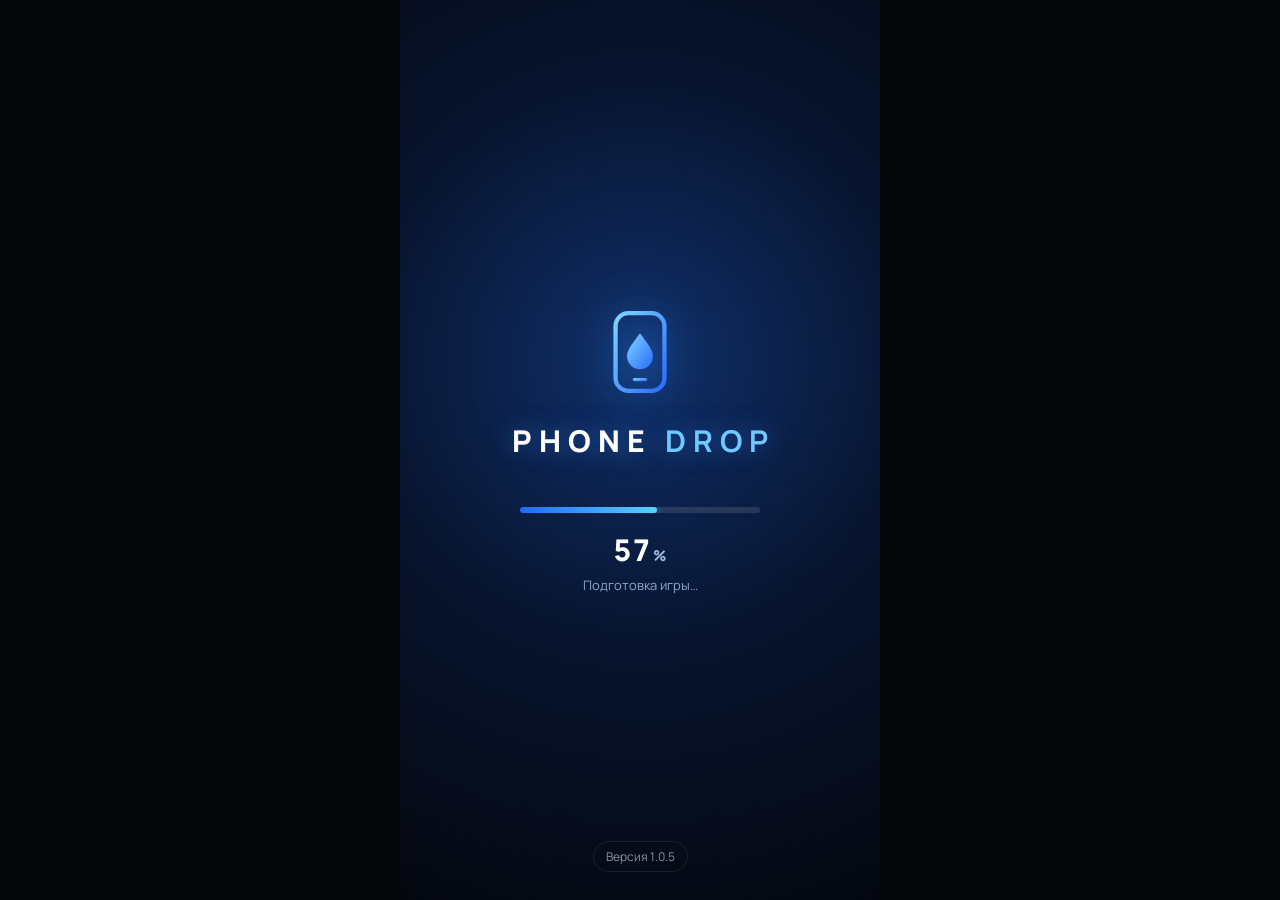
==== commit a7f13336: "Rename 441212.html to index.html" ====
--- a/index.html
+++ b/index.html
@@ -107,7 +107,15 @@
 .cats{display:flex;gap:10px;overflow:auto;flex-shrink:0}.cat{flex:none;width:76px;background:none;display:flex;flex-direction:column;align-items:center;gap:6px;font-size:11px;font-weight:700;color:var(--mu)}.cat i{width:56px;height:56px;border-radius:18px;background:var(--s2);display:grid;place-items:center;font-style:normal;font-size:24px;transition:all .25s}.cat.on i{background:var(--b);box-shadow:0 8px 20px #00aaff55}.cat.on{color:var(--tx)}
 .mnav .pl i{background:var(--b);color:#fff;width:44px;height:44px;border-radius:50%;margin-top:-20px;font-size:28px;display:grid;place-items:center;box-shadow:0 8px 20px #00aaff66}
 .bxi{width:56px;height:56px;border-radius:16px;display:grid;place-items:center;flex:none}.bxs{width:110px;height:110px;margin:10px auto;border-radius:28px;display:grid;place-items:center;animation:shk .45s infinite}.bxs svg{width:60px;height:60px}@keyframes shk{25%{transform:rotate(-6deg) scale(1.05)}75%{transform:rotate(6deg) scale(1.05)}}
-.os.tb{aspect-ratio:3/4;width:min(340px,88vw);border-radius:7%/5%}.os.tb .scr{border-radius:5.5%/4%}
+.os.tb{aspect-ratio:3/4;width:min(340px,88vw);border-radius:7%/5%}
+.btn{background:linear-gradient(135deg,var(--b),color-mix(in srgb,var(--b) 65%,#965eeb));box-shadow:0 6px 18px color-mix(in srgb,var(--b) 35%,transparent)}.btn.g{background:linear-gradient(135deg,#1fe57a,#00b84f);box-shadow:0 6px 18px #04e06155}.btn.d,.btn.r{box-shadow:none}.btn.d{background:var(--s3)}.btn.r{background:#ff405333}
+.card{background:linear-gradient(180deg,#171b25,#12151d);border:1px solid #ffffff12}.chip.on{box-shadow:0 4px 14px color-mix(in srgb,var(--b) 40%,transparent)}
+.cf{position:absolute;inset:0;pointer-events:none;z-index:80;overflow:hidden}
+#ld{background:radial-gradient(circle at 50% 40%,#10306b 0,#08142e 48%,#04070f 100%)}#ld:before,#ld:after,.fp{display:none}#ld.out{transform:none}
+.l_n{display:flex;flex-direction:column;align-items:center}.l_m{width:92px;height:92px;filter:drop-shadow(0 0 20px #2f8cff99)}.l_t{margin-top:22px;font-size:30px;font-weight:800;letter-spacing:7px;color:#fff;text-shadow:0 0 24px #3b8cff88;padding-left:7px}.l_t b{color:#6fc8ff}
+.l_b{width:240px;height:6px;border-radius:6px;background:#ffffff1c;margin-top:46px;overflow:hidden}.l_b i{display:block;height:100%;width:0;border-radius:6px;background:linear-gradient(90deg,#1e6bff,#5ad1ff);box-shadow:0 0 12px #3aa0ff;transition:width .12s linear}
+.l_p{margin-top:16px;font-size:30px;font-weight:800;color:#fff;font-variant-numeric:tabular-nums}.l_p small{font-size:15px;color:#9fb8e0;margin-left:2px}.l_s{margin-top:6px;font-size:13px;color:#8fa6cc}
+#home.en .ic,#home.en .bal{animation:up .55s cubic-bezier(.2,.9,.2,1) both}#home.en .grid .ic:nth-child(3n+2){animation-delay:.06s}#home.en .grid .ic:nth-child(3n){animation-delay:.12s}.cf i{position:absolute;top:70%;width:8px;height:12px;border-radius:2px;animation:cfa 1.6s cubic-bezier(.2,.7,.3,1) forwards}@keyframes cfa{40%{transform:translate(var(--dx),var(--dy)) rotate(260deg)}to{transform:translate(var(--dx),480px) rotate(620deg);opacity:0}}.os.tb .scr{border-radius:5.5%/4%}
 .bx3{position:relative;width:120px;height:250px;transform-style:preserve-3d}.bx3.au{animation:sp3 9s linear infinite}@keyframes sp3{to{transform:rotateX(-12deg) rotateY(330deg)}}
 .fc{position:absolute;inset:0;border-radius:22px;backface-visibility:hidden}.fr{transform:translateZ(7px);border:3px solid var(--c1);box-shadow:inset 0 0 0 2px #000}.bk{transform:rotateY(180deg) translateZ(7px);box-shadow:inset 0 0 0 1px #fff3}
 .sl,.sr3{width:14px;left:53px;background:linear-gradient(var(--c1),var(--c2))}.sl{transform:rotateY(-90deg) translateZ(60px)}.sr3{transform:rotateY(90deg) translateZ(60px)}.st,.sb3{height:14px;top:118px;background:linear-gradient(90deg,var(--c1),var(--c2))}.st{transform:rotateX(90deg) translateZ(125px)}.sb3{transform:rotateX(-90deg) translateZ(125px)}
@@ -141,7 +149,7 @@
 @media(prefers-reduced-motion:reduce){*{animation-duration:.01s!important;transition-duration:.01s!important}}
 </style></head><body>
 <div id="app">
-<div id="ld"><i class="pt" style="left:8%;animation-delay:-1s"></i><i class="pt" style="left:22%;animation-delay:-3.5s;animation-duration:7s"></i><i class="pt" style="left:37%;animation-delay:-5s"></i><i class="pt" style="left:51%;animation-delay:-2s;animation-duration:8s"></i><i class="pt" style="left:66%;animation-delay:-4.2s"></i><i class="pt" style="left:80%;animation-delay:-.5s;animation-duration:7s"></i><i class="pt" style="left:92%;animation-delay:-3s"></i><div class="em"><div class="or"><i></i></div><div class="or b"><i></i></div><div class="mk"><svg viewBox="0 0 56 64"><rect x="12" y="2" width="32" height="60" rx="8" fill="none" stroke="#fff" stroke-width="3.5"/><rect x="17.5" y="8" width="14" height="14" rx="4.5" fill="#fff"/><circle cx="28" cy="53" r="2.4" fill="#fff"/></svg></div></div><div class="ttl">Phone Drop</div><div class="sl">Покупай. Улучшай. Продавай.</div><div class="pct" id="pc">5%</div><div class="bar"><i id="pb"></i></div><div class="mu" id="ph" style="margin-top:16px;position:relative;z-index:1">Запуск ядра</div><div class="dt"><i style="--c:#9aa3b5"></i><i style="--c:#2b5bd7"></i><i style="--c:#ff6a00"></i><i style="--c:#f5c400"></i><i style="--c:#e11d48"></i><i style="--c:#34a853"></i></div><div class="vr">Версия 1.0.3</div></div>
+<div id="ld"><i class="pt" style="left:8%;animation-delay:-1s"></i><i class="pt" style="left:22%;animation-delay:-3.5s;animation-duration:7s"></i><i class="pt" style="left:37%;animation-delay:-5s"></i><i class="pt" style="left:51%;animation-delay:-2s;animation-duration:8s"></i><i class="pt" style="left:66%;animation-delay:-4.2s"></i><i class="pt" style="left:80%;animation-delay:-.5s;animation-duration:7s"></i><i class="pt" style="left:92%;animation-delay:-3s"></i><div class="em"><div class="or"><i></i></div><div class="or b"><i></i></div><div class="mk"><svg viewBox="0 0 56 64"><rect x="12" y="2" width="32" height="60" rx="8" fill="none" stroke="#fff" stroke-width="3.5"/><rect x="17.5" y="8" width="14" height="14" rx="4.5" fill="#fff"/><circle cx="28" cy="53" r="2.4" fill="#fff"/></svg></div></div><div class="ttl">Phone Drop</div><div class="sl">Покупай. Улучшай. Продавай.</div><div class="pct" id="pc">5%</div><div class="bar"><i id="pb"></i></div><div class="mu" id="ph" style="margin-top:16px;position:relative;z-index:1">Запуск ядра</div><div class="dt"><i style="--c:#9aa3b5"></i><i style="--c:#2b5bd7"></i><i style="--c:#ff6a00"></i><i style="--c:#f5c400"></i><i style="--c:#e11d48"></i><i style="--c:#34a853"></i></div><div class="vr">Версия 1.0.4</div></div>
 <div id="home"></div>
 <div id="ov"><div class="hd"><button class="chip" onclick="A.back()">‹ Назад</button><b id="ot"></b><span class="m" id="om"></span></div><div id="ovb"></div></div>
 <div id="md" onclick="if(event.target===this)closeM()"><div id="mb"></div></div>
@@ -152,7 +160,7 @@
 const rub=n=>Math.round(n).toLocaleString('ru-RU').replace(/\u00a0/g,' ')+' ₽';
 const TG=window.Telegram&&Telegram.WebApp;try{TG&&(TG.ready(),TG.expand(),TG.setHeaderColor&&TG.setHeaderColor('#0a0c11'))}catch(e){}
 const hp=()=>{snd('tap');try{S.cfg.hap&&TG&&TG.HapticFeedback.impactOccurred('light')}catch(e){}};
-const PH=[['Apple','iPhone 11',22000,540000],['Apple','iPhone 13',42000,790000],['Apple','iPhone 14 Pro',75000,950000],['Apple','iPhone 15 Pro',98000,1450000],['Samsung','Galaxy A54',24000,560000],['Samsung','Galaxy S22',38000,1000000],['Samsung','Galaxy S24 Ultra',90000,1700000],['Xiaomi','Xiaomi 13T',32000,1050000],['Xiaomi','Xiaomi 14',52000,1900000],['POCO','POCO X5 Pro',17000,580000],['POCO','POCO F5',24000,1050000],['POCO','POCO F6',30000,1550000],['Redmi','Redmi Note 12',13000,420000],['Redmi','Redmi Note 13 Pro',20000,560000],['Google','Pixel 7',28000,750000],['OnePlus','OnePlus 11',40000,1250000],['Nothing','Nothing Phone 2',32000,700000],['Realme','Realme GT Neo 5',21000,900000],['Vivo','Vivo X300 Ultra',92000,3900000],['Google','Pixel 11 Pro XL',88000,2300000],['Xiaomi','Xiaomi 17 Pro Max',85000,3800000],['Apple','iPhone Duo',95000,2800000],['Apple','iPhone 18 Pro Max',128000,3300000],['OnePlus','OnePlus 15',62000,3700000],['Samsung','Galaxy S24',42000,1600000],['OnePlus','OnePlus 6T',6500,310000],['Tecno','Tecno Pova 7 Ultra 5G',21000,950000],['POCO','POCO X8 Pro Max',34000,2600000],['iQOO','iQOO Neo 11',36000,3300000],['iQOO','iQOO 15R',41000,3500000],['Samsung','Galaxy S10+',8500,440000],['OPPO','OPPO Find X9 Ultra',88000,3900000],['Huawei','Huawei Pura 80',68000,1700000],['RedMagic','RedMagic 10 Pro',54000,3600000],['Xiaomi','Mi 10 Ultra',14000,650000],['Apple','iPhone 7 Plus',9000,230000],['Apple','iPhone 16 Pro',82000,2500000],['Apple','iPhone 15',52000,1650000],['Samsung','Galaxy S25 Ultra',95000,3700000],['Google','Pixel 9 Pro',62000,1500000],['Xiaomi','Xiaomi 15 Ultra',88000,3600000],['Honor','Honor Magic7 Pro',70000,3500000],['Nothing','Nothing Phone (3)',48000,2000000],['Infinix','Infinix GT 30 Pro',24000,1600000],['Realme','Realme GT 7 Pro',56000,3300000],['Redmi','Redmi K80 Pro',38000,3400000],['Apple','iPhone 17 Pro Max',125000,3600000],['Apple','iPhone Air',78000,2400000],['Samsung','Galaxy Z Fold7',140000,3700000],['Samsung','Galaxy Z Flip7',72000,2900000],['Google','Pixel 10 Pro',80000,2000000],['Xiaomi','Xiaomi 17',70000,3600000],['OnePlus','OnePlus 15R',45000,3000000],['Nothing','Nothing Phone (3a)',28000,1300000],['Motorola','Razr 60 Ultra',85000,3000000],['Realme','Realme GT 8 Pro',58000,3700000],['Honor','Honor Magic8 Pro',78000,3700000],['POCO','POCO F7 Ultra',46000,3400000],['Redmi','Redmi Note 14 Pro+',25000,1300000],['iQOO','iQOO 15',52000,3800000],['Vivo','Vivo X200 Pro',70000,3200000],['Apple','iPad Pro 13 M5',110000,3500000],['Apple','iPad Air 11',55000,2100000],['Samsung','Galaxy Tab S10 Ultra',90000,2900000],['Xiaomi','Xiaomi Pad 7 Pro',38000,2200000],['OnePlus','OnePlus Pad 3',52000,3400000],['Huawei','MatePad Pro 13.2',70000,1500000]];const RARE=[21,34,35];
+const PH=[['Apple','iPhone 11',22000,540000],['Apple','iPhone 13',42000,790000],['Apple','iPhone 14 Pro',75000,950000],['Apple','iPhone 15 Pro',98000,1450000],['Samsung','Galaxy A54',24000,560000],['Samsung','Galaxy S22',38000,1000000],['Samsung','Galaxy S24 Ultra',90000,1700000],['Xiaomi','Xiaomi 13T',32000,1050000],['Xiaomi','Xiaomi 14',52000,1900000],['POCO','POCO X5 Pro',17000,580000],['POCO','POCO F5',24000,1050000],['POCO','POCO F6',30000,1550000],['Redmi','Redmi Note 12',13000,420000],['Redmi','Redmi Note 13 Pro',20000,560000],['Google','Pixel 7',28000,750000],['OnePlus','OnePlus 11',40000,1250000],['Nothing','Nothing Phone 2',32000,700000],['Realme','Realme GT Neo 5',21000,900000],['Vivo','Vivo X300 Ultra',92000,3900000],['Google','Pixel 11 Pro XL',88000,2300000],['Xiaomi','Xiaomi 17 Pro Max',85000,3800000],['Apple','iPhone Duo',95000,2800000],['Apple','iPhone 18 Pro Max',128000,3300000],['OnePlus','OnePlus 15',62000,3700000],['Samsung','Galaxy S24',42000,1600000],['OnePlus','OnePlus 6T',6500,310000],['Tecno','Tecno Pova 7 Ultra 5G',21000,950000],['POCO','POCO X8 Pro Max',34000,2600000],['iQOO','iQOO Neo 11',36000,3300000],['iQOO','iQOO 15R',41000,3500000],['Samsung','Galaxy S10+',8500,440000],['OPPO','OPPO Find X9 Ultra',88000,3900000],['Huawei','Huawei Pura 80',68000,1700000],['RedMagic','RedMagic 10 Pro',54000,3600000],['Xiaomi','Mi 10 Ultra',14000,650000],['Apple','iPhone 7 Plus',9000,230000],['Apple','iPhone 16 Pro',82000,2500000],['Apple','iPhone 15',52000,1650000],['Samsung','Galaxy S25 Ultra',95000,3700000],['Google','Pixel 9 Pro',62000,1500000],['Xiaomi','Xiaomi 15 Ultra',88000,3600000],['Honor','Honor Magic7 Pro',70000,3500000],['Nothing','Nothing Phone (3)',48000,2000000],['Infinix','Infinix GT 30 Pro',24000,1600000],['Realme','Realme GT 7 Pro',56000,3300000],['Redmi','Redmi K80 Pro',38000,3400000],['Apple','iPhone 17 Pro Max',125000,3600000],['Apple','iPhone Air',78000,2400000],['Samsung','Galaxy Z Fold7',140000,3700000],['Samsung','Galaxy Z Flip7',72000,2900000],['Google','Pixel 10 Pro',80000,2000000],['Xiaomi','Xiaomi 17',70000,3600000],['OnePlus','OnePlus 15R',45000,3000000],['Nothing','Nothing Phone (3a)',28000,1300000],['Motorola','Razr 60 Ultra',85000,3000000],['Realme','Realme GT 8 Pro',58000,3700000],['Honor','Honor Magic8 Pro',78000,3700000],['POCO','POCO F7 Ultra',46000,3400000],['Redmi','Redmi Note 14 Pro+',25000,1300000],['iQOO','iQOO 15',52000,3800000],['Vivo','Vivo X200 Pro',70000,3200000],['Apple','iPad Pro 13 M5',110000,3500000],['Apple','iPad Air 11',55000,2100000],['Samsung','Galaxy Tab S10 Ultra',90000,2900000],['Xiaomi','Xiaomi Pad 7 Pro',38000,2200000],['OnePlus','OnePlus Pad 3',52000,3400000],['Huawei','MatePad Pro 13.2',70000,1500000],['Apple','iPhone 16',62000,2000000],['Apple','iPhone 14',38000,1500000],['Samsung','Galaxy S25',58000,3300000],['Google','Pixel 8a',26000,1200000],['Xiaomi','Xiaomi 14T Pro',42000,2600000],['Redmi','Redmi Note 13',15000,520000],['POCO','POCO X7 Pro',24000,1700000],['OnePlus','OnePlus 13',68000,3900000],['OPPO','OPPO Find N5',120000,3600000],['Honor','Honor Magic V5',100000,3500000],['Vivo','Vivo X Fold5',110000,3400000],['Samsung','Galaxy S23 FE',22000,1000000],['Apple','iPhone 17',72000,2600000],['Samsung','Galaxy A56',28000,1100000],['Google','Pixel 10',64000,1900000],['Redmi','Redmi Note 14 Pro',20000,950000],['POCO','POCO F7',30000,2400000],['Honor','Honor 400 Pro',42000,1800000],['OnePlus','OnePlus Nord 5',40000,2500000],['Realme','Realme 14 Pro+',30000,1500000],['Vivo','Vivo V50',36000,1400000],['OPPO','OPPO Reno13 Pro',38000,1500000]];const RARE=[21,34,35];
 const COL={Apple:'#9aa3b5',Samsung:'#2b5bd7',Xiaomi:'#ff6a00',POCO:'#f5c400',Redmi:'#e11d48',Google:'#34a853',OnePlus:'#e0213a',Nothing:'#d8dbe2',Realme:'#e8c200'};
 const CT={'Москва':{x:55.75,y:37.62,m:1.08},'Санкт-Петербург':{x:59.93,y:30.33,m:1.04},'Казань':{x:55.79,y:49.12,m:.97},'Екатеринбург':{x:56.84,y:60.6,m:.95},'Новосибирск':{x:55.03,y:82.92,m:.9},'Сочи':{x:43.6,y:39.72,m:1}};
 const BB={'Москва':{Apple:1.06},'Сочи':{Apple:1.05},'Новосибирск':{Xiaomi:1.1,POCO:1.1,Redmi:1.1},'Казань':{Samsung:1.07},'Екатеринбург':{Google:1.08,OnePlus:1.08},'Санкт-Петербург':{Nothing:1.08,Apple:1.02}};
@@ -161,16 +169,16 @@
 const KEY='phonedrop_v1';let S,cur=null,arg=null,F='Все',TY=null;
 const fresh=()=>({v:1,cfg:{wp:0,ac:'#00aaff',hap:1,sure:0,free:0},money:35000,day:1,city:'Москва',uid:1,inv:[],lst:{},chats:[],hist:[],deals:0,profit:0,pts:0});
 try{S=JSON.parse(localStorage.getItem(KEY))}catch(e){}if(!S||!S.v)S=fresh();S.cfg=Object.assign({wp:0,ac:'#00aaff',hap:1,sure:0,free:0},S.cfg||{});
-const save=()=>{try{localStorage.setItem(KEY,JSON.stringify(S))}catch(e){}};
+const save=()=>{try{localStorage.setItem(KEY,JSON.stringify(S))}catch(e){try{S.inv.forEach(p=>{if(p.sk)delete p.sk.img});localStorage.setItem(KEY,JSON.stringify(S));toast('Нет места: картинка убрана')}catch(e2){}}};
 const cm=(c,b)=>CT[c].m*((BB[c]||{})[b]||1);
-const val=(p,c=S.city)=>{const P=PH[p.m];return r100(P[2]*(.45+.55*p.c/100)*(1+.12*p.u)*(p.v?1.04:1)*cm(c,P[0])*(RARE.includes(p.m)?2.2:1)*(1+.05*Math.sin(S.day*.6+p.m*1.7)+.03*Math.sin(S.day*1.7+p.m)))};
+const val=(p,c=S.city)=>{const P=PH[p.m];return r100(P[2]*(.45+.55*p.c/100)*(1+.12*p.u)*(p.v?1.04:1)*cm(c,P[0])*(RARE.includes(p.m)?2.2:1)*(1+.05*Math.sin(S.day*.6+p.m*1.7)+.03*Math.sin(S.day*1.7+p.m))*(p.bx?1.04:1)*(S.ev&&S.ev.b==P[0]&&S.day<=S.ev.till?S.ev.k:1))};
 const cond=c=>c>=90?'Как новый':c>=75?'Хорошее':c>=55?'Б/у':'Нужен ремонт';
-const DS=[['sq2','#b9dfc9','#86bfa3','n',''],['diag2','#e9aab8','#c47b8c','n',''],['tri','#54456e','#2a2140','i',''],['tri','#9a948b','#5d5953','i',''],['col3','#c8b9ee','#9a88d2','p',''],['col3c','#3e5f4d','#20382c','p',''],['col4','#7d7d82','#3d3d41','p',''],['ring','#93b5d6','#5b82ac','p',''],['bigsq','#ececef','#c3c6cd','p',''],['col2','#f4c500','#c79a00','p',''],['sq3','#2d3350','#12152a','p',''],['sq3','#aeb8c2','#7d8893','p',''],['col3','#6eaadb','#3f7aae','p',''],['sq3','#8062ad','#4d3776','p',''],['bar','#30343a','#15171b','p',''],['ring','#33665a','#173a30','p',''],['nt','#f2f2f2','#cfd0d3','p',''],['sq3','#f6a300','#262626','p','s'],['ring','#4a3f38','#1c1815','p',''],['bar','#cfd9d4','#9eb0a8','p',''],['bigsq','#2f3b4c','#11151d','p',''],['tri','#c9cacf','#8f9199','i','f'],['bar','#dc7b3a','#a24f1c','i',''],['sq3','#2b3442','#10141b','p',''],['col3','#b9a7d8','#8f7bb8','p',''],['col2','#1d1e22','#0a0a0c','n',''],['col3','#1f4a3f','#0d1f1b','p',''],['sq3','#27292e','#0f1013','p',''],['sq3','#f4f4f6','#c9cad1','p','s'],['sq3','#7c2e55','#3c1429','p',''],['h3','#e7e9ef','#b8a6da','p',''],['ring','#6b5744','#2e231a','p',''],['ring','#f1ede4','#cdbfa6','p',''],['nt','#1b1316','#08050a','p',''],['bigsq','#e8e3d6','#a89e86','p',''],['h2','#17181b','#050506','h',''],['tri','#c9b8a3','#9d8a74','i',''],['diag2','#a6bcd1','#7b94ad','i',''],['col4','#9aa3b0','#5c6573','p',''],['bar','#e8e0d8','#bdb2a6','p',''],['ring','#2a2c30','#0e0f12','p',''],['ring','#9aa4a8','#5d6669','p',''],['nt','#1c1c1e','#0a0a0b','p',''],['sq3','#dfe7f2','#9db0cc','p',''],['ring','#c9602f','#7e3216','p',''],['sq3','#2f3b52','#141a29','p',''],['bar','#d9792e','#a24e18','i',''],['one','#1f2022','#0b0b0c','i',''],['col3','#26293a','#0e1018','p','f'],['col2','#9bb7e8','#6c8ac2','p','f'],['bar','#cfd5e0','#97a1b3','p',''],['x17','#2b2f3a','#0f1117','p',''],['sq3','#d0d6e0','#9aa4b4','p',''],['nt','#f2f2f2','#cfd0d3','p',''],['col2','#c64d78','#8a2a50','p','f'],['sq3','#d4e9ff','#7fb4e8','p',''],['ring','#e9e3da','#c1b6a4','p',''],['sq3','#262a31','#0e1015','p',''],['sq3','#6f8fd1','#3e5aa0','p',''],['sq3','#101114','#25272c','p','s'],['vivo','#1c1d21','#08080a','p',''],['h2','#c6c8cc','#8e9096','t','t'],['h2','#a7b8d6','#7f93b8','t','t'],['h2','#8e9099','#4f5159','t','t'],['h2','#d9dde4','#a9afbd','t','t'],['h2','#3e5a52','#1d2f2a','t','t'],['h2','#f2efe8','#cfc6b0','t','t']];
+const DS=[['sq2','#b9dfc9','#86bfa3','n',''],['diag2','#e9aab8','#c47b8c','n',''],['tri','#54456e','#2a2140','i',''],['tri','#9a948b','#5d5953','i',''],['col3','#c8b9ee','#9a88d2','p',''],['col3c','#3e5f4d','#20382c','p',''],['col4','#7d7d82','#3d3d41','p',''],['ring','#93b5d6','#5b82ac','p',''],['bigsq','#ececef','#c3c6cd','p',''],['col2','#f4c500','#c79a00','p',''],['sq3','#2d3350','#12152a','p',''],['sq3','#aeb8c2','#7d8893','p',''],['col3','#6eaadb','#3f7aae','p',''],['sq3','#8062ad','#4d3776','p',''],['bar','#30343a','#15171b','p',''],['ring','#33665a','#173a30','p',''],['nt','#f2f2f2','#cfd0d3','p',''],['sq3','#f6a300','#262626','p','s'],['ring','#4a3f38','#1c1815','p',''],['bar','#cfd9d4','#9eb0a8','p',''],['bigsq','#2f3b4c','#11151d','p',''],['tri','#c9cacf','#8f9199','i','f'],['bar','#dc7b3a','#a24f1c','i',''],['sq3','#2b3442','#10141b','p',''],['col3','#b9a7d8','#8f7bb8','p',''],['col2','#1d1e22','#0a0a0c','n',''],['col3','#1f4a3f','#0d1f1b','p',''],['sq3','#27292e','#0f1013','p',''],['sq3','#f4f4f6','#c9cad1','p','s'],['sq3','#7c2e55','#3c1429','p',''],['h3','#e7e9ef','#b8a6da','p',''],['ring','#6b5744','#2e231a','p',''],['ring','#f1ede4','#cdbfa6','p',''],['nt','#1b1316','#08050a','p',''],['bigsq','#e8e3d6','#a89e86','p',''],['h2','#17181b','#050506','h',''],['tri','#c9b8a3','#9d8a74','i',''],['diag2','#a6bcd1','#7b94ad','i',''],['col4','#9aa3b0','#5c6573','p',''],['bar','#e8e0d8','#bdb2a6','p',''],['ring','#2a2c30','#0e0f12','p',''],['ring','#9aa4a8','#5d6669','p',''],['nt','#1c1c1e','#0a0a0b','p',''],['sq3','#dfe7f2','#9db0cc','p',''],['ring','#c9602f','#7e3216','p',''],['sq3','#2f3b52','#141a29','p',''],['bar','#d9792e','#a24e18','i',''],['one','#1f2022','#0b0b0c','i',''],['col3','#26293a','#0e1018','p','f'],['col2','#9bb7e8','#6c8ac2','p','f'],['bar','#cfd5e0','#97a1b3','p',''],['x17','#2b2f3a','#0f1117','p',''],['sq3','#d0d6e0','#9aa4b4','p',''],['nt','#f2f2f2','#cfd0d3','p',''],['col2','#c64d78','#8a2a50','p','f'],['sq3','#d4e9ff','#7fb4e8','p',''],['ring','#e9e3da','#c1b6a4','p',''],['sq3','#262a31','#0e1015','p',''],['sq3','#6f8fd1','#3e5aa0','p',''],['sq3','#101114','#25272c','p','s'],['vivo','#1c1d21','#08080a','p',''],['h2','#c6c8cc','#8e9096','t','t'],['h2','#a7b8d6','#7f93b8','t','t'],['h2','#8e9099','#4f5159','t','t'],['h2','#d9dde4','#a9afbd','t','t'],['h2','#3e5a52','#1d2f2a','t','t'],['h2','#f2efe8','#cfc6b0','t','t'],['col2','#5b6fe0','#3d4fb5','i',''],['diag2','#b9a9d9','#8c7bb5','n',''],['col3','#2b3a5c','#141c33','p',''],['bar','#e9eef2','#c2ccd6','p',''],['ring','#2d3340','#12151c','p',''],['col3','#4a6fd0','#2a428a','p',''],['sq3','#f5c400','#b58f00','p',''],['ring','#1f2430','#0a0c11','p',''],['ring','#cfd4dc','#8f97a6','p','f'],['ring','#27303a','#0e1218','p','f'],['vivo','#e8e2d6','#b9ae98','p','f'],['col3','#9fd2b8','#6aa88c','p',''],['a_v','#d9e0ee','#aab4cc','i',''],['s_s','#e9d9c8','#b99f84','p',''],['p_p','#c9d6e8','#8ea3c4','p',''],['sq3','#5a4a7c','#2d2347','p',''],['sq3','#e9e9ee','#b8bac4','p',''],['sq3','#2d3a4a','#121820','p',''],['col2','#5a6b75','#2b343a','p',''],['ring','#d9c9f0','#a58bd0','p',''],['col2','#2a3b66','#111a38','p',''],['ring','#d4e4e0','#9ab9b0','p','']];
 let AN=0;
-const lz0=(x,y,r,ms)=>`<circle cx="${x}" cy="${y}" r="${r}" fill="#07080b" stroke="${ms}" stroke-width="1.1"/><circle cx="${x}" cy="${y}" r="${r*.58}" fill="#18264a"/><circle cx="${x}" cy="${y}" r="${r*.3}" fill="#0a0f1e"/><circle cx="${x-r*.28}" cy="${y-r*.28}" r="${r*.17}" fill="#fff" opacity=".75"/>`;
+const lz0=(x,y,r,ms)=>`<circle cx="${x}" cy="${y}" r="${r}" fill="#07080b" stroke="${ms}" stroke-width="1.1"/><radialGradient id="lg" cx=".35" cy=".3" r=".8"><stop offset="0" stop-color="#5a74c8"/><stop offset=".5" stop-color="#121c40"/><stop offset="1" stop-color="#03050b"/></radialGradient><circle cx="${x}" cy="${y}" r="${r*.66}" fill="url(#lg)"/><circle cx="${x}" cy="${y}" r="${r*.48}" fill="none" stroke="#6b8cff" stroke-opacity=".35" stroke-width=".25"/><path d="M${x-r*.5} ${y+r*.35}A${r*.62} ${r*.62} 0 0 0 ${x+r*.45} ${y+r*.4}" fill="none" stroke="#3df0d0" stroke-opacity=".45" stroke-width=".35"/><circle cx="${x}" cy="${y}" r="${r*.3}" fill="#0a0f1e"/><circle cx="${x-r*.28}" cy="${y-r*.28}" r="${r*.17}" fill="#fff" opacity=".75"/>`;
 const lz=(x,y,r,ms)=>`<circle cx="${x}" cy="${y}" r="${r+1}" fill="#000" opacity=".45"/>`+lz0(x,y,r,ms)+`<circle cx="${x}" cy="${y}" r="${r*.78}" fill="none" stroke="#8a6cff" stroke-opacity=".35" stroke-width=".35"/><ellipse cx="${x+r*.25}" cy="${y+r*.3}" rx="${r*.3}" ry="${r*.14}" fill="#5aa0ff" opacity=".28" transform="rotate(-30 ${x} ${y})"/>`;
 function art(m,on,c=100){const [lay,c1,c2,cut,fl]=DS[m],n=++AN,br=PH[m][0],w=fl=='t'?50:38,h=fl=='t'?70:84,ms=br=='Apple'?'#767a82':'#a9afb9';
-const back=(x,y)=>{const L=(a,b,r)=>lz(x+a,y+b,r,ms),F=(a,b)=>`<circle cx="${x+a}" cy="${y+b}" r="1.4" fill="#ffe6a0"/>`,I=(a,b,ww,hh,r)=>`<rect x="${x+a}" y="${y+b}" width="${ww}" height="${hh}" rx="${r}" fill="url(#i${n})" stroke="#fff" stroke-opacity=".3" stroke-width=".5"/>`;let k='';
+const back=(x,y)=>{const L=(a,b,r)=>lz(x+a,y+b,r,ms),F=(a,b)=>`<circle cx="${x+a}" cy="${y+b}" r="1.4" fill="#ffe6a0"/>`,I=(a,b,ww,hh,r)=>`<rect x="${x+a}" y="${y+b}" width="${ww}" height="${hh}" rx="${r}" fill="url(#i${n})" stroke="#fff" stroke-opacity=".3" stroke-width=".5"/><rect x="${x+a+.5}" y="${y+b+.5}" width="${ww-1}" height="${hh-1}" rx="${r-.5}" fill="none" stroke="#fff" stroke-opacity=".16" stroke-width=".3"/>`;let k='';
 if(fl=='f')k+=`<rect x="${x+18.6}" y="${y}" width=".8" height="${h}" fill="#000" opacity=".35"/>`;if(fl=='s')k+=`<rect x="${x+15.5}" y="${y}" width="7" height="${h}" fill="#141414"/><rect x="${x+18.7}" y="${y}" width=".6" height="${h}" fill="#fff" opacity=".6"/>`;
 switch(lay){
 case'sq2':k+=I(3,3,19,20,5)+L(9,9.5,4.2)+L(9,17.5,4.2)+F(17,7);break;
@@ -182,7 +190,7 @@
 case'ring':k+=`<circle cx="${x+13.5}" cy="${y+13.5}" r="12.5" fill="#000" fill-opacity=".4" stroke="${ms}" stroke-width="1.6"/>`+L(9.5,9.5,3.6)+L(9.5,18,3.6)+L(18,13.8,3.6);break;
 case'bigsq':k+=I(3,3,28,28,7)+L(18,18,8)+L(9,9,3)+L(25,9,3);break;
 case'sq3':k+=I(3,3,23,21,5.5)+L(9,9,3.6)+L(18,9,3.6)+L(13.5,18,3.6)+F(21,18);break;
-case'one':k+=`<rect x="${x}" y="${y+4}" width="${w}" height="17" fill="#fff" fill-opacity=".1"/>`+L(w/2,12.5,4.8)+F(w/2+9,9);break;case'vivo':k+=`<circle cx="${x+14.5}" cy="${y+16}" r="14" fill="#07080b" stroke="url(#f${n})" stroke-width="2"/><circle cx="${x+14.5}" cy="${y+16}" r="11.6" fill="none" stroke="#fff" stroke-opacity=".15" stroke-width=".4"/><text x="${x+14.5}" y="${y+30.4}" font-size="2.2" text-anchor="middle" fill="#fff" fill-opacity=".55" font-weight="800">ZEISS</text>`+L(9.5,11.5,4.4)+L(19.5,11.5,4.4)+L(14.5,20.5,5.2)+F(22,26);break;case'x17':k+=I(2.5,2.5,29,29,8)+L(9.5,9.5,4.6)+L(9.5,23,4.6)+`<rect x="${x+17}" y="${y+6}" width="11" height="22" rx="3.6" fill="#0a1226" stroke="#fff" stroke-opacity=".3" stroke-width=".4"/><text x="${x+22.5}" y="${y+14}" font-size="3.6" font-weight="800" text-anchor="middle" fill="#9fe0ff">9:41</text><circle cx="${x+22.5}" cy="${y+21}" r="2.6" fill="#1fe5d0" opacity=".7"/><text x="${x+16}" y="${y+34}" font-size="1.9" fill="#fff" fill-opacity=".6" text-anchor="middle" font-weight="800">LEICA</text>`;break;case'h3':k+=L(11,10,3.6)+L(19,10,3.6)+L(27,10,3.6)+F(19,17);break;case'h2':k+=L(10,9,3.8)+L(19,9,3.8)+F(27,8);break;case'col2':k+=L(9.5,9.5,4.4)+L(9.5,19,4.4)+F(17,9.5);break;
+case'a_d':k+=I(2.5,2.5,15,15,4.4)+L(7.5,7.5,3.5)+L(13,13,3.5)+F(14.6,5.4);break;case'a_p':k+=I(2.5,2.5,19,19,5.2)+L(8,8,3.7)+L(8,15.4,3.7)+L(14.8,11.7,3.7)+F(15.6,5.8)+`<circle cx="${x+15.4}" cy="${y+17.6}" r="1.3" fill="#050506"/>`;break;case'a_v':k+=I(2.5,2.5,10.5,19,5.25)+L(7.75,7.6,3.2)+L(7.75,16.2,3.2)+F(16,6);break;case'a_b':k+=I(0,2,w,21,3)+L(7.5,8.2,3.7)+L(7.5,16.8,3.7)+L(14.6,12.5,3.7)+F(25,7)+`<circle cx="${x+25}" cy="${y+17}" r="1.4" fill="#050506"/>`;break;case'a_7':k+=I(3,3,17,8.2,4.1)+L(7.2,7.1,3)+L(15.8,7.1,3)+F(24,6.5)+F(27.5,6.5);break;case'a_air':k+=I(0,3,w,15,3)+L(10,10.5,4.4)+F(27,10.5);break;case's_s':k+=L(7.2,8,3.1)+L(7.2,16.8,3.1)+L(7.2,25.6,3.1)+F(14.2,7.5)+F(14.2,13);break;case's_u':k+=L(8,7.5,3.5)+L(8,16.3,3.5)+L(8,25.1,3.5)+L(8,33.9,3.5)+L(15.3,10.5,1.8)+F(15.3,17)+L(15.3,23,1.8);break;case'p_b':k+=`<rect x="${x}" y="${y+12}" width="${w}" height="10.5" fill="#0b0c0f"/><rect x="${x}" y="${y+12}" width="${w}" height=".9" fill="#fff" opacity=".25"/>`+L(11,17.3,3.9)+L(20,17.3,3)+F(27.5,15.8)+F(27.5,19);break;case'p_p':k+=I(3.5,10,31,14,7)+L(11,17,4.2)+L(20.5,17,3)+L(27,17,3)+F(31,13.5);break;case'x_sq':k+=I(2.5,2.5,20,20,6)+L(8.8,8.8,5)+L(17,6.8,2.7)+L(17,14.2,2.7)+F(9,18)+`<text x="${x+13}" y="${y+27}" font-size="2" fill="#fff" fill-opacity=".6" text-anchor="middle" font-weight="800">LEICA</text>`;break;case't1':k+=L(8,8,3.6)+F(15,6.5);break;case'one':k+=`<rect x="${x}" y="${y+4}" width="${w}" height="17" fill="#fff" fill-opacity=".1"/>`+L(w/2,12.5,4.8)+F(w/2+9,9);break;case'vivo':k+=`<circle cx="${x+14.5}" cy="${y+16}" r="14" fill="#07080b" stroke="url(#f${n})" stroke-width="2"/><circle cx="${x+14.5}" cy="${y+16}" r="11.6" fill="none" stroke="#fff" stroke-opacity=".15" stroke-width=".4"/><text x="${x+14.5}" y="${y+30.4}" font-size="2.2" text-anchor="middle" fill="#fff" fill-opacity=".55" font-weight="800">ZEISS</text>`+L(9.5,11.5,4.4)+L(19.5,11.5,4.4)+L(14.5,20.5,5.2)+F(22,26);break;case'x17':k+=I(2.5,2.5,29,29,8)+L(9.5,9.5,4.6)+L(9.5,23,4.6)+`<rect x="${x+17}" y="${y+6}" width="11" height="22" rx="3.6" fill="#0a1226" stroke="#fff" stroke-opacity=".3" stroke-width=".4"/><text x="${x+22.5}" y="${y+14}" font-size="3.6" font-weight="800" text-anchor="middle" fill="#9fe0ff">9:41</text><circle cx="${x+22.5}" cy="${y+21}" r="2.6" fill="#1fe5d0" opacity=".7"/><text x="${x+16}" y="${y+34}" font-size="1.9" fill="#fff" fill-opacity=".6" text-anchor="middle" font-weight="800">LEICA</text>`;break;case'h3':k+=L(11,10,3.6)+L(19,10,3.6)+L(27,10,3.6)+F(19,17);break;case'h2':k+=L(10,9,3.8)+L(19,9,3.8)+F(27,8);break;case'col2':k+=L(9.5,9.5,4.4)+L(9.5,19,4.4)+F(17,9.5);break;
 case'bar':k+=`<rect x="${x}" y="${y+14}" width="${w}" height="11" fill="#0b0c0f"/><rect x="${x}" y="${y+14}" width="${w}" height="1.1" fill="${ms}" opacity=".7"/>`+L(10,19.5,3.8)+L(19,19.5,3.8)+F(28,19.5);break;
 default:k+=`<circle cx="${x+19}" cy="${y+46}" r="10" fill="none" stroke="#000" stroke-opacity=".2" stroke-width=".8"/><path d="M${x+8} ${y+64}h22M${x+8} ${y+68}h14M${x+19} ${y+36}v-8" stroke="#000" stroke-opacity=".25" stroke-width=".7"/><circle cx="${x+30}" cy="${y+76}" r="1.2" fill="#ff3b30"/>`+L(9,9,3.8)+L(9,18,3.8)}
 k+=br=='Apple'?`<circle cx="${x+w/2}" cy="${y+48}" r="3.4" fill="#fff" fill-opacity=".55"/><ellipse cx="${x+20.5}" cy="${y+43.8}" rx="1.3" ry=".6" fill="#fff" fill-opacity=".55"/>`:`<text x="${x+w/2}" y="${y+h-8}" text-anchor="middle" font-size="3.6" font-weight="800" fill="#fff" fill-opacity=".55">${br.toUpperCase()}</text>`;
@@ -190,12 +198,12 @@
 return `<g transform="rotate(-4 ${x+19} ${y+42})"><rect x="${x+w-.2}" y="${y+20}" width="1.4" height="9" rx=".6" fill="${c2}"/><rect x="${x-1.2}" y="${y+18}" width="1.4" height="6" rx=".6" fill="${c2}"/><rect x="${x-1.2}" y="${y+26}" width="1.4" height="6" rx=".6" fill="${c2}"/><rect x="${x}" y="${y}" width="${w}" height="${h}" rx="7" fill="url(#g${n})" stroke="url(#f${n})" stroke-width="1"/>${k}<path d="M${x} ${y+h*.15}L${x+w} ${y}L${x+w} ${y+h*.12}L${x} ${y+h*.42}Z" fill="#fff" opacity=".07"/><path d="M${x} ${y+10}h${w}M${x} ${y+h-10}h${w}" stroke="#000" stroke-opacity=".16" stroke-width=".5"/><rect x="${x+1}" y="${y+1}" width="${w-2}" height="${h-2}" rx="6" fill="none" stroke="#fff" stroke-opacity=".12" stroke-width=".5"/><rect x="${x}" y="${y}" width="${w}" height="${h}" rx="7" fill="url(#s${n})"/></g>`};
 const front=(x,y)=>{const sx=x+1.8,sy=y+1.8,sw=w-3.6,sh=h-3.6;let k=`<rect x="${x}" y="${y}" width="${w}" height="${h}" rx="7" fill="#0a0b0f" stroke="url(#f${n})" stroke-width="1.2"/><rect x="${sx}" y="${sy}" width="${sw}" height="${sh}" rx="5.3" fill="${on?`url(#w${n})`:'#06070a'}"/>`;
 if(on)k+=`<text x="${x+19}" y="${y+27}" text-anchor="middle" font-size="10" font-weight="800" fill="#fff">9:41</text><text x="${x+19}" y="${y+32}" text-anchor="middle" font-size="2.6" fill="#fff" fill-opacity=".8">Вт, 4 ноября</text><rect x="${x+14}" y="${y+h-5}" width="10" height=".9" rx=".45" fill="#fff" fill-opacity=".7"/>`;else k+=`<path d="M${sx} ${sy}h${sw*.6}L${sx} ${sy+sh*.45}Z" fill="#fff" fill-opacity=".07"/>`;
-k+=`<path d="M${sx} ${sy}h${sw*.55}L${sx} ${sy+sh*.35}Z" fill="#fff" fill-opacity=".06"/>`;if(on)for(let r=0;r<4;r++)for(let q=0;q<4;q++)k+=`<rect x="${x+5.5+q*7.5}" y="${y+40+r*9}" width="5.2" height="5.2" rx="1.4" fill="${['#0af','#04e061','#ff4053','#965eeb','#ffc43d','#ff7a00','#1fe5d0','#fff'][(r*4+q)%8]}" opacity=".85"/>`;k+=cut=='t'?`<circle cx="${x+w/2}" cy="${y+3.4}" r="1.2" fill="#000"/>`:cut=='h'?`<circle cx="${x+19}" cy="${y+h-5.5}" r="2.6" fill="none" stroke="#555" stroke-width=".6"/>`:cut=='n'?`<rect x="${x+12}" y="${y+1.8}" width="14" height="3.8" rx="1.9" fill="#000"/>`:cut=='i'?`<rect x="${x+14}" y="${y+4}" width="10" height="3" rx="1.5" fill="#000"/>`:`<circle cx="${x+19}" cy="${y+5}" r="1.3" fill="#000"/>`;
+if(on)k+=`<text x="${x+6}" y="${y+9.6}" font-size="2.6" font-weight="800" fill="#fff">9:41</text><rect x="${x+w-11}" y="${y+7.4}" width="5" height="2.4" rx=".7" fill="#fff" opacity=".9"/><rect x="${x+w-17}" y="${y+8.4}" width=".8" height="1.4" fill="#fff"/><rect x="${x+w-15.5}" y="${y+7.6}" width=".8" height="2.2" fill="#fff"/>`;k+=`<path d="M${sx} ${sy}h${sw*.55}L${sx} ${sy+sh*.35}Z" fill="#fff" fill-opacity=".06"/>`;if(on)for(let r=0;r<4;r++)for(let q=0;q<4;q++)k+=`<rect x="${x+5.5+q*7.5}" y="${y+40+r*9}" width="5.2" height="5.2" rx="1.4" fill="${['#0af','#04e061','#ff4053','#965eeb','#ffc43d','#ff7a00','#1fe5d0','#fff'][(r*4+q)%8]}" opacity=".85"/>`;k+=cut=='t'?`<circle cx="${x+w/2}" cy="${y+3.4}" r="1.2" fill="#000"/>`:cut=='h'?`<circle cx="${x+19}" cy="${y+h-5.5}" r="2.6" fill="none" stroke="#555" stroke-width=".6"/>`:cut=='n'?`<rect x="${x+12}" y="${y+1.8}" width="14" height="3.8" rx="1.9" fill="#000"/>`:cut=='i'?`<rect x="${x+14}" y="${y+4}" width="10" height="3" rx="1.5" fill="#000"/>`:`<circle cx="${x+19}" cy="${y+5}" r="1.3" fill="#000"/>`;
 if(fl=='f')k+=`<rect x="${x+18.6}" y="${y+2}" width=".8" height="${h-4}" fill="#fff" opacity=".18"/>`;if(c<50)k+=`<path d="M${x+w-4} ${y+2}L${x+25} ${y+20}L${x+30} ${y+32}M${x+25} ${y+20}L${x+14} ${y+27}L${x+10} ${y+40}" stroke="#fff" stroke-opacity=".6" stroke-width=".4" fill="none"/>`;
 return `<g transform="rotate(3 ${x+19} ${y+42})">${k}</g>`};
 return `<div class="ph ${on?'on':''}" style="--c:${c1}"><svg viewBox="0 0 118 100"><defs><linearGradient id="g${n}" x1="0" y1="0" x2="1" y2="1"><stop offset="0" stop-color="${c1}"/><stop offset="1" stop-color="${c2}"/></linearGradient><linearGradient id="s${n}" x1="0" y1="0" x2="1" y2="1"><stop offset="0" stop-color="#fff" stop-opacity=".3"/><stop offset=".45" stop-color="#fff" stop-opacity="0"/><stop offset="1" stop-color="#fff" stop-opacity=".1"/></linearGradient><linearGradient id="w${n}" x1="0" y1="0" x2=".6" y2="1"><stop offset="0" stop-color="${c1}"/><stop offset=".6" stop-color="${c2}"/><stop offset="1" stop-color="#0a0c14"/></linearGradient><linearGradient id="f${n}" x1="0" y1="0" x2="1" y2="1"><stop offset="0" stop-color="#fff" stop-opacity=".85"/><stop offset=".35" stop-color="${c1}"/><stop offset=".7" stop-color="#000" stop-opacity=".55"/><stop offset="1" stop-color="${c1}"/></linearGradient><linearGradient id="i${n}" x1="0" y1="0" x2="1" y2="1"><stop offset="0" stop-color="#fff" stop-opacity=".26"/><stop offset="1" stop-color="#fff" stop-opacity=".05"/></linearGradient></defs><ellipse cx="59" cy="95" rx="42" ry="3" fill="#000" opacity=".45"/>${front(fl=='t'?66:64,8)}${back(14,8)}</svg></div>`}
 const toast=t=>{snd('pop');const e=$('#tt');e.textContent=t;e.classList.add('s');clearTimeout(toast.t);toast.t=setTimeout(()=>e.classList.remove('s'),2400)};
-const showM=h=>{if(/Успех|рекорд/.test(h))snd('ok');else if(h.includes('Неудача'))snd('bad');else if(h.includes('Включение'))snd('boot');$('#mb').innerHTML=h;$('#md').classList.add('open')},closeM=()=>$('#md').classList.remove('open');
+const showM=h=>{if(/Код принят|Выпало/.test(h))confetti();if(/Успех|рекорд/.test(h))snd('ok');else if(h.includes('Неудача'))snd('bad');else if(h.includes('Включение'))snd('boot');$('#mb').innerHTML=h;$('#md').classList.add('open')},closeM=()=>$('#md').classList.remove('open');
 function pay(a,d){S.money+=a;S.hist.unshift({t:d,a,d:S.day});S.hist.length=Math.min(S.hist.length,40);save();snd(a>0?'coin':a<0?'buy':'tap')}
 function gen(city){const a=[];for(let i=0;i<12;i++){let m=ri(0,PH.length-1);if(RARE.includes(m)&&Math.random()>.12)m=ri(0,17);const c=ri(40,99),v=val({m,c,u:0,v:0},city),price=r100(v*rnd(.82,1.22));a.push({id:S.uid++,m,c,price,floor:Math.min(price,r100(v*rnd(.72,.92))),sel:pick(NM),rt:(rnd(3.8,5)).toFixed(1),bt:ri(70,100),tm:ri(8,21)+':'+String(ri(0,59)).padStart(2,'0'),city})}S.lst[city]={d:S.day,a};save()}
 const lst=()=>{if(!S.lst[S.city]||S.lst[S.city].d!==S.day)gen(S.city);return S.lst[S.city].a};
@@ -207,7 +215,7 @@
 <div class="card bal"><div class="mu">Баланс</div><div class="big" id="bal">${rub(S.money)}</div><div class="row" style="justify-content:space-between;margin-top:6px"><span class="mu">📍 ${S.city} · день ${S.day}</span><span class="mu">Капитал ${rub(nw())}</span></div></div>
 <div class="grid">${APPS.map(a=>`<button class="ic" onclick="A.open('${a[0]}')"><i style="background:${a[3]}">${a[2]}</i>${a[1]}${a[0]=='msg'&&u?`<span class="bd">${u}</span>`:''}</button>`).join('')}</div>
 <div class="card mu" style="font-size:13px;line-height:1.5">Покупайте телефоны дешевле рынка, улучшайте в Upgrade, проверяйте в TYNTYTY Benchmark и продавайте дороже. В других городах цены другие.</div>
-<div class="mu" style="text-align:center;margin-top:auto">Phone Drop · версия 1.0.3</div>`}
+<div class="mu" style="text-align:center;margin-top:auto">Phone Drop · версия 1.0.5</div>`}
 let bt=0;function tween(a,b){const e=$('#bal');if(!e)return;const t0=performance.now();const f=t=>{const k=Math.min(1,(t-t0)/600);e.textContent=rub(a+(b-a)*(1-Math.pow(1-k,3)));k<1&&requestAnimationFrame(f)};requestAnimationFrame(f)}
 /* ---------- NAV ---------- */
 const T={market:'Avito',msg:'Messenger',up:'Upgrade',trv:'Travel',wal:'Wallet',inv:'Inventory',bm:'TYNTYTY Benchmark',os:'Телефон',wrk:'Мастерская',set:'Настройки',adm:'Админ-панель'};
@@ -300,7 +308,7 @@
 else c=`<b style='font-size:17px'>О телефоне</b><div class='mu' style='line-height:1.7'>Модель: ${P[1]}<br>Бренд: ${P[0]}<br>Состояние: ${p.c}%<br>Батарея: ${bat}%<br>Уровень: ${p.u}/5<br>Цена: ${rub(val(p))}<br>Рекорд: ${p.best||'—'}</div>`;
 b=`<div class='pgx ap'>${bk}${c}</div>`}
 return `<div class='osw'><div class='os' style='--c:${d[1]}'><div class='scr' style='background:${wp}'><div class='sb'><b>${tm}</b><span>5G ▂▄▆ ${bat}%</span></div>${d[3]=='h'?'':`<i class='cut ${d[3]}'></i>`}${b}<div class='hb' onclick='A.swipe()'></div></div></div><div class='mu'>Свайп вверх по экрану: разблокировать и вернуться домой</div></div>`},
-set(){return `<div class='card'><b>Обои главного экрана</b><div class='sws' style='margin-top:10px'>${WP.map((w,i)=>`<button class='${S.cfg.wp==i?'on':''}' style='background:${w||'#0a0c11'}' onclick='A.gwp(${i})'></button>`).join('')}</div></div><div class='card'><b>Цвет акцента</b><div class='sws' style='margin-top:10px'>${['#00aaff','#04e061','#965eeb','#ff4053','#ffc43d','#ff7a00','#1fe5d0','#ff4fa3'].map(c=>`<button class='${S.cfg.ac==c?'on':''}' style='background:${c}' data-c='${c}' onclick='A.ac(this.dataset.c)'></button>`).join('')}</div></div><div class='card row'><span class='fx'>Звуки</span><button class='chip ${S.cfg.mute?'':'on'}' onclick='A.tg("mute")'>${S.cfg.mute?'Выкл':'Вкл'}</button></div><div class='card row'><span class='fx'>Вибрация</span><button class='chip ${S.cfg.hap?'on':''}' onclick='A.tg("hap")'>${S.cfg.hap?'Вкл':'Выкл'}</button></div><div class='card'><b>Админ-панель</b><div class='row' style='margin-top:10px'><input id='pw' type='password' placeholder='Пароль' style='flex:1;min-width:0;background:var(--s2);border:1px solid #ffffff1a;border-radius:12px;padding:11px;color:#fff;font:inherit'><button class='btn' onclick='A.adm()'>Войти</button></div></div><div class='card'><b>Об игре</b><div class='mu' style='margin-top:8px;line-height:1.6'>Создатель игры: <b style='color:var(--tx)'>tnz1er52</b> — разработчик<br>Phone Drop 1.0.3</div></div><div class='card row'><span class='fx'>Phone Drop 1.0.3</span><button class='chip' onclick='A.upd2()'>Обновления</button></div><button class='btn r' onclick='A.reset()'>Сбросить прогресс</button>`},
+set(){return `<div class='card'><b>Обои главного экрана</b><div class='sws' style='margin-top:10px'>${WP.map((w,i)=>`<button class='${S.cfg.wp==i?'on':''}' style='background:${w||'#0a0c11'}' onclick='A.gwp(${i})'></button>`).join('')}</div></div><div class='card'><b>Цвет акцента</b><div class='sws' style='margin-top:10px'>${['#00aaff','#04e061','#965eeb','#ff4053','#ffc43d','#ff7a00','#1fe5d0','#ff4fa3'].map(c=>`<button class='${S.cfg.ac==c?'on':''}' style='background:${c}' data-c='${c}' onclick='A.ac(this.dataset.c)'></button>`).join('')}</div></div><div class='card row'><span class='fx'>Звуки</span><button class='chip ${S.cfg.mute?'':'on'}' onclick='A.tg("mute")'>${S.cfg.mute?'Выкл':'Вкл'}</button></div><div class='card row'><span class='fx'>Вибрация</span><button class='chip ${S.cfg.hap?'on':''}' onclick='A.tg("hap")'>${S.cfg.hap?'Вкл':'Выкл'}</button></div><div class='card'><b>Админ-панель</b><div class='row' style='margin-top:10px'><input id='pw' type='password' placeholder='Пароль' style='flex:1;min-width:0;background:var(--s2);border:1px solid #ffffff1a;border-radius:12px;padding:11px;color:#fff;font:inherit'><button class='btn' onclick='A.adm()'>Войти</button></div></div><div class='card'><b>Об игре</b><div class='mu' style='margin-top:8px;line-height:1.6'>Создатель игры: <b style='color:var(--tx)'>tnz1er52</b> — разработчик<br>Phone Drop 1.0.5</div></div><div class='card row'><span class='fx'>Phone Drop 1.0.5</span><button class='chip' onclick='A.upd2()'>Обновления</button></div><button class='btn r' onclick='A.reset()'>Сбросить прогресс</button>`},
 adm(){if(!ADM)return `<div class='card mu'>Нет доступа</div>`;return `<div class='card'><b>Деньги</b><div class='sc' style='margin-top:10px'><button class='chip on' onclick='A.cash(100000)'>+100 000</button><button class='chip on' onclick='A.cash(1000000)'>+1 000 000</button><button class='chip' onclick='A.cash(-S.money)'>Обнулить</button></div></div><div class='card'><b>Выдать телефон</b><div class='row' style='margin-top:10px'><select id='gv' style='flex:1;min-width:0;background:var(--s2);color:#fff;border:0;border-radius:12px;padding:11px;font:inherit'>${PH.map((x,i)=>`<option value='${i}'>${x[1]}</option>`).join('')}</select><button class='btn' onclick='A.give()'>Выдать</button></div></div><div class='card'><b>Читы</b><div class='sc' style='margin-top:10px'><button class='chip ${S.cfg.sure?'on':''}' onclick='A.tg("sure")'>Апгрейд 100%</button><button class='chip ${S.cfg.free?'on':''}' onclick='A.tg("free")'>Бесплатные поездки</button></div></div><div class='card'><b>Мир</b><div class='sc' style='margin-top:10px'><button class='chip' onclick='A.day(7)'>+7 дней</button><button class='chip' onclick='A.wait()'>Новые лоты</button><button class='chip' onclick='A.rare()'>Редкий лот</button></div></div>`},
 inv(){if(!S.inv.length)return '<div class="card mu">Склад пуст. Купите первый телефон в Avito.</div>';
 return S.inv.map(p=>`<div class="card"><div class="row">${art(p.m,p.on,p.c,p)}<div class="fx"><b>${PH[p.m][1]}</b><div class="mu" style="font-size:12px">Состояние ${p.c}% · ур. ${p.u}/5 · ${p.on?'включён':'выключен'}${p.best?' · '+p.best.toLocaleString('ru-RU')+' б.':''}</div><div>Цена здесь: <b>${rub(val(p))}</b></div><div class="mu" style="font-size:12px">Куплен за ${rub(p.cost)}</div></div></div>
@@ -373,16 +381,16 @@
 document.addEventListener('pointerdown',e=>{WD=cur=='wrk'&&e.target.closest&&e.target.closest('.s3')?{x:e.clientX,rz:WK.rz,m:0}:null});
 document.addEventListener('pointermove',e=>{if(WD){const dx=e.clientX-WD.x;if(Math.abs(dx)>6)WD.m=1;if(WD.m){WK.rz=WD.rz+dx*.6;const r=$('#r3');if(r){r.style.transition='none';r.style.transform=`rotateX(58deg) rotateZ(${WK.rz}deg)`}}}});
 document.addEventListener('pointerup',()=>{if(WD&&WD.m){WK.nc=1;setTimeout(()=>WK.nc=0,60)}WD=null});
-const CH=[['1.0.3','Установлена',['Avito по-новому: категории, фильтры, город, меню «Разместить»','Доставка: заказывайте телефон из другого города','История цен по каждой модели, цены как на Авито','Планшеты и 15 новых телефонов, Vivo и Xiaomi 17 как настоящие','Распаковка случайных коробок','Ежедневные задания и награды','Кастом 3D: цвет корпуса и своя картинка','Промокоды OBN103 и TNZ22','Анимированный баланс, раздел «Об игре»']],['1.0.2','',['Avito вместо Market: поиск, чат, профиль, избранное','3D-мастерская: снимайте и меняйте АКБ, экран, камеру, плату, корпус','Детали: покупка и сборка телефонов','ОС как у реальных брендов: iOS, One UI, HyperOS, Pixel, Nothing OS и др.','TYNTYTY и Upgrade прямо на экране телефона','28 новых телефонов и более реалистичные корпуса','Звуки, новый экран загрузки, плавные анимации','Бонус-коды и уведомления','Новые иконки приложений','3D-мастерская: порядок разборки и вид «в сборе»']],['1.0.1','',['18 новых телефонов и редкие лоты','Телефон: свайп вверх, приложения, обои','Настройки и админ-панель']],['1.0.0','',['Маркетплейс, торг и встречи','Поезда, автобусы и самолёты','Upgrade и TYNTYTY Benchmark']]];
-A.log=function(){showM(`<b style='font-size:22px'>Обновления</b><div class='card row' style='background:#04e06118;border-color:#04e06155'><span style='font-size:22px;color:var(--g)'>✓</span><div class='fx'><b>У вас последняя версия</b><div class='mu' style='font-size:12px'>Phone Drop 1.0.3</div></div></div><div style='display:flex;flex-direction:column;gap:10px;max-height:46vh;overflow:auto'>${CH.map(c=>`<div class='card'><div class='row' style='justify-content:space-between'><b>Версия ${c[0]}</b>${c[1]?`<span class='tg'>${c[1]}</span>`:''}</div>${c[2].map(t=>`<div class='row' style='margin-top:8px;align-items:flex-start'><span style='color:var(--b)'>●</span><span style='font-size:14px'>${t}</span></div>`).join('')}</div>`).join('')}</div><button class='btn' onclick='closeM()'>Закрыть</button>`)};
+const CH=[['1.0.5','Установлена',['Новый загрузочный экран: тёмно-синий, лёгкий и быстрый','Камеры переделаны по реальным моделям: iPhone, Galaxy, Pixel, Xiaomi','Новые города России и страны: Беларусь, Казахстан, Армения, Грузия, Турция, ОАЭ, Китай, Киргизия','Кнопка «Продать» первая в меню Avito','Платная проверка телефона перед покупкой','Оригинальные коробки: цена +4%','Фото своего телефона по просьбе покупателя, обмен и отмена сделок','Реалистичный бенчмарк с нагревом и троттлингом','Реалистичные звуки смартфона','Настройка: полностью отключить уведомления','10 новых моделей']],['1.0.4','',['Объемные объективы: стекло, покрытие, блики, фаски на модулях камер','Статус-бар и батарея на экранах включённых телефонов','13 новых моделей: iPhone 16, Galaxy S25, OnePlus 13, складные Find N5, Magic V5, X Fold5 и др.','Новости рынка: распродажи и всплески цен на бренды','Достижения с наградами в профиле','Конфетти, новые кнопки и карточки','Резервная копия: экспорт и импорт сохранения','Исправлено: потеря сохранения при большой картинке, счёт задания «сборка»']],['1.0.3','',['Avito по-новому: категории, фильтры, город, меню «Разместить»','Доставка: заказывайте телефон из другого города','История цен по каждой модели, цены как на Авито','Планшеты и 15 новых телефонов, Vivo и Xiaomi 17 как настоящие','Распаковка случайных коробок','Ежедневные задания и награды','Кастом 3D: цвет корпуса и своя картинка','Промокоды OBN103 и TNZ22','Анимированный баланс, раздел «Об игре»']],['1.0.2','',['Avito вместо Market: поиск, чат, профиль, избранное','3D-мастерская: снимайте и меняйте АКБ, экран, камеру, плату, корпус','Детали: покупка и сборка телефонов','ОС как у реальных брендов: iOS, One UI, HyperOS, Pixel, Nothing OS и др.','TYNTYTY и Upgrade прямо на экране телефона','28 новых телефонов и более реалистичные корпуса','Звуки, новый экран загрузки, плавные анимации','Бонус-коды и уведомления','Новые иконки приложений','3D-мастерская: порядок разборки и вид «в сборе»']],['1.0.1','',['18 новых телефонов и редкие лоты','Телефон: свайп вверх, приложения, обои','Настройки и админ-панель']],['1.0.0','',['Маркетплейс, торг и встречи','Поезда, автобусы и самолёты','Upgrade и TYNTYTY Benchmark']]];
+A.log=function(){showM(`<b style='font-size:22px'>Обновления</b><div class='card row' style='background:#04e06118;border-color:#04e06155'><span style='font-size:22px;color:var(--g)'>✓</span><div class='fx'><b>У вас последняя версия</b><div class='mu' style='font-size:12px'>Phone Drop 1.0.5</div></div></div><div style='display:flex;flex-direction:column;gap:10px;max-height:46vh;overflow:auto'>${CH.map(c=>`<div class='card'><div class='row' style='justify-content:space-between'><b>Версия ${c[0]}</b>${c[1]?`<span class='tg'>${c[1]}</span>`:''}</div>${c[2].map(t=>`<div class='row' style='margin-top:8px;align-items:flex-start'><span style='color:var(--b)'>●</span><span style='font-size:14px'>${t}</span></div>`).join('')}</div>`).join('')}</div><button class='btn' onclick='closeM()'>Закрыть</button>`)};
 A.upd=function(){const b=$('#upd');b.innerHTML=`<span class='spin' style='display:inline-block'>⟳</span> Проверка…`;snd('tap');setTimeout(()=>{b.innerHTML='✓ Актуально';A.log();setTimeout(()=>{if($('#upd'))$('#upd').innerHTML='⟳ Обновления'},2500)},1300)};A.upd2=A.log;
-{const ld=$('#ld');[...ld.children].forEach(c=>{if(!c.classList.contains('fp'))c.remove()});ld.insertAdjacentHTML('beforeend',`<div class='lp'><i class='bl b1'></i><i class='bl b2'></i><i class='bl b3'></i><div class='nm' id='pc'>5<small>%</small></div><div class='lb2'>LOADING</div><div class='bar2'><i id='pb'></i></div></div><div class='mu' id='ph' style='margin-top:26px;position:relative;z-index:1'>Запуск ядра</div><div class='vr'>Версия 1.0.3</div>`)}
+{const ld=$('#ld');[...ld.children].forEach(c=>{if(!c.classList.contains('fp'))c.remove()});ld.insertAdjacentHTML('beforeend',`<div class='lp'><i class='bl b1'></i><i class='bl b2'></i><i class='bl b3'></i><div class='nm' id='pc'>5<small>%</small></div><div class='lb2'>LOADING</div><div class='bar2'><i id='pb'></i></div></div><div class='mu' id='ph' style='margin-top:26px;position:relative;z-index:1'>Запуск ядра</div><div class='vr'>Версия 1.0.4</div>`)}
 const IC=(p,f)=>`<svg viewBox='0 0 24 24' width='34' height='34' fill='${f?'#fff':'none'}' stroke='#fff' stroke-width='1.8' stroke-linecap='round' stroke-linejoin='round'>${p}</svg>`;
 const ICM={msg:IC(`<path d='M4 5.5A1.5 1.5 0 0 1 5.5 4h13A1.5 1.5 0 0 1 20 5.5v9a1.5 1.5 0 0 1-1.5 1.5H10l-4 4v-4h-.5A1.5 1.5 0 0 1 4 14.5z'/>`,1),up:IC(`<path d='M13 2 4 14h6l-1 8 9-12h-6z'/>`,1),trv:IC(`<path d='M21 16v-2l-8-5V3.5a1.5 1.5 0 0 0-3 0V9l-8 5v2l8-2.5V19l-2 1.5V22l3.5-1 3.5 1v-1.5L13 19v-5.5z'/>`,1),wal:IC(`<path d='M3 7a2 2 0 0 1 2-2h12v3h2a2 2 0 0 1 2 2v8a2 2 0 0 1-2 2H5a2 2 0 0 1-2-2z'/><circle cx='16.5' cy='14' r='1.4' fill='#0008' stroke='none'/>`,1),inv:IC(`<path d='M12 3 4 7.5v9L12 21l8-4.5v-9zM4 7.5l8 4.5 8-4.5M12 12v9'/>`),bm:IC(`<path d='M12 2c3 2 5 6 5 10l2 3v3l-3-1.5H8L5 18v-3l2-3c0-4 2-8 5-10z'/><circle cx='12' cy='10' r='1.8' fill='#0008' stroke='none'/>`,1),set:IC(`<circle cx='12' cy='12' r='7.6' stroke-width='3.4' stroke-dasharray='3.2 2.8'/><circle cx='12' cy='12' r='4.8' stroke-width='2'/><circle cx='12' cy='12' r='1.6' fill='#fff'/>`),bonus:IC(`<path d='M20 12v9H4v-9M2 7h20v5H2zM12 7v14M12 7S10 2 7.5 3.5 8 7 12 7zm0 0s2-5 4.5-3.5S16 7 12 7z'/>`)};
 const GR={msg:'#3be37a,#0aa84f',up:'#b283ff,#5a2fd9',trv:'#ffc04d,#ff6a00',wal:'#4b5568,#171b26',inv:'#ff7a8f,#e0213a',bm:'#2ff0d8,#0a6cff',set:'#8b94a8,#3b4254',bonus:'#ff7ad9,#ff3d6b'};
 APPS.push(['bonus','Бонус','','']);APPS.forEach(a=>{if(ICM[a[0]]){a[2]=ICM[a[0]];a[3]=`linear-gradient(145deg,${GR[a[0]]})`}});T.nt='Уведомления';T.bonus='Бонус';
 const CODES={TNZER:{m:24,c:95,money:25000,txt:'Galaxy S24 и 25 000 ₽'},OBN103:{m:34,c:95,money:67000,txt:'Mi 10 Ultra и 67 000 ₽'},TNZ22:{m:42,c:95,money:55000,txt:'Nothing Phone (3) и 55 000 ₽'}},INP='background:var(--s2);border:1px solid #ffffff1a;border-radius:12px;padding:12px;color:#fff;font:inherit;width:100%;min-width:0',nu=()=>(S.nt||[]).filter(x=>x.u).length;
-function notify(ic,t,x){S.nt=S.nt||[];S.nt.unshift({ic,t,x,d:S.day,u:1});S.nt.length=Math.min(S.nt.length,30);save();snd('pop');let b=$('#nb');if(!b){$('#app').insertAdjacentHTML('beforeend',`<div id='nb'><i></i><div><b></b><span></span></div></div>`);b=$('#nb')}b.querySelector('i').textContent=ic;b.querySelector('b').textContent=t;b.querySelector('span').textContent=x;b.classList.add('s');clearTimeout(notify.t);notify.t=setTimeout(()=>b.classList.remove('s'),3200)}
+function notify(ic,t,x){if(S.cfg.nmute)return;S.nt=S.nt||[];S.nt.unshift({ic,t,x,d:S.day,u:1});S.nt.length=Math.min(S.nt.length,30);save();snd('chime');let b=$('#nb');if(!b){$('#app').insertAdjacentHTML('beforeend',`<div id='nb'><i></i><div><b></b><span></span></div></div>`);b=$('#nb')}b.querySelector('i').textContent=ic;b.querySelector('b').textContent=t;b.querySelector('span').textContent=x;b.classList.add('s');clearTimeout(notify.t);notify.t=setTimeout(()=>b.classList.remove('s'),3200)}
 const bg0=bargain,aq0=acq,wt0=A.wait,ok0=A.ok;bargain=function(c,o){bg0(c,o);if(!(cur=='chat'&&arg&&arg.id==c.id)){c.u=1;notify('✉',c.name,c.msgs[c.msgs.length-1].t)}};acq=function(l,p){aq0(l,p);notify('✔','Покупка',PH[l.m][1]+' за '+rub(p))};A.wait=function(){wt0();notify('🔔','Новые объявления',S.city+': свежие лоты')};A.ok=function(id){const c=S.chats.find(x=>x.id==id),pr=c&&c.price;ok0(id);notify('₽','Сделка завершена',rub(pr||0))};
 setInterval(()=>{if(!$('#ld').classList.contains('out')||document.hidden)return;if(Math.random()<.5){const l=pick(lst());notify('🔔','Снизили цену',PH[l.m][1]+' — '+rub(l.price))}else if(S.inv.length)notify('👀','Интерес к объявлению',PH[pick(S.inv).m][1]+': спрашивают в чате')},48000);
 V.nt=function(){const a=S.nt||[],h=a.length?a.map(x=>`<div class='card row'><i class='av' style='font-style:normal;font-size:18px'>${x.ic}</i><div class='fx'><b>${x.t}</b><div class='mu' style='font-size:13px'>${x.x}</div></div><span class='mu' style='font-size:11px'>день ${x.d}</span></div>`).join('')+`<button class='btn d' onclick='A.ntc()'>Очистить</button>`:`<div class='card mu'>Уведомлений пока нет.</div>`;a.forEach(x=>x.u=0);save();return h};
@@ -409,7 +417,7 @@
 function mres(){const q=QS.trim().toLowerCase();let a=lstc(vc()).filter(l=>{const nm=(PH[l.m][1]+' '+PH[l.m][0]).toLowerCase();return(CAT=='Все'||(CAT=='Планшеты'?isTab(l.m):CAT=='Редкие'?RARE.includes(l.m):!isTab(l.m)))&&(FB=='Все'||PH[l.m][0]==FB)&&(!q||nm.includes(q))&&(!FL.min||l.price>=FL.min)&&(!FL.max||l.price<=FL.max)&&l.c>=FL.cd});if(SO==1)a=a.slice().sort((x,y)=>x.price-y.price);if(SO==2)a=a.slice().sort((x,y)=>y.price-x.price);const sg=q?[...new Set(PH.filter(x=>(x[1]+' '+x[0]).toLowerCase().includes(q)).map(x=>x[1]))].slice(0,4):[];
 return `${sg.length?`<div class='sc' style='margin-top:10px'>${sg.map(s=>`<button class='chip' data-q='${s}' onclick='A.sq(this.dataset.q)'>🔍 ${s}</button>`).join('')}</div>`:''}<div class='sc' style='margin:10px 0'>${['По дате','Дешевле','Дороже'].map((t,i)=>`<button class='chip ${SO==i?'on':''}' onclick='A.so(${i})'>${t}</button>`).join('')}</div><div class='mu' style='margin-bottom:10px'>${q?'Найдено: '+a.length:CAT+' · рекомендации'} · ${vc()}</div><div class='avg'>${a.map(card2).join('')||`<div class='mu'>Ничего не найдено</div>`}</div>`}
 function msell(){return `<div class='mh'>Разместить объявление</div><div class='mu'>Выберите телефон из своей коллекции: покупатели напишут в чат.</div>${S.inv.map(p=>`<div class='card row'>${art(p.m,p.on,p.c,p)}<div class='fx'><b>${PH[p.m][1]}</b><div class='mu' style='font-size:12px'>${rub(val(p))} здесь</div></div><button class='btn' onclick='A.sell(${p.id})'>Выставить</button></div>`).join('')||`<div class='card mu'>У вас нет телефонов. Купите в Avito, откройте коробку или соберите из деталей.</div>`}${(S.ship||[]).length?`<b>В пути</b>${S.ship.map(s=>`<div class='card row'><span style='font-size:22px'>🚚</span><div class='fx'><b>${PH[s.l.m][1]}</b><div class='mu' style='font-size:12px'>Из ${s.l.city}, прибудет на день ${s.due}</div></div></div>`).join('')}`:''}`}
-V.market=function(){const nav=`<div class='mnav'>${[['feed','⌕','Поиск'],['fav','♡','Избранное'],['sell','+','Разместить'],['chat','✉','Сообщения'],['prof','☺','Профиль']].map(t=>`<button class='${MT==t[0]?'on':''} ${t[0]=='sell'?'pl':''}' data-t='${t[0]}' onclick='A.mt(this.dataset.t)'><i>${t[1]}</i>${t[2]}${t[0]=='chat'&&unread()?`<b>${unread()}</b>`:''}</button>`).join('')}</div>`;let c;
+V.market=function(){const nav=`<div class='mnav'>${[['sell','+','Продать'],['feed','⌕','Поиск'],['fav','♡','Избранное'],['chat','✉','Сообщения'],['prof','☺','Профиль']].map(t=>`<button class='${MT==t[0]?'on':''} ${t[0]=='sell'?'pl':''}' data-t='${t[0]}' onclick='A.mt(this.dataset.t)'><i>${t[1]}</i>${t[2]}${t[0]=='chat'&&unread()?`<b>${unread()}</b>`:''}</button>`).join('')}</div>`;let c;
 if(MT=='feed')c=`<div class='row'><button class='chip' onclick='A.cities()'>📍 ${vc()} ▾</button>${vc()!=S.city?`<span class='tg w'>🚚 Доставка</span>`:''}</div><div class='sr'><span>🔍</span><input id='qs' value='${QS}' placeholder='Поиск по Avito' oninput='A.q(this.value)' autocomplete='off'></div><div class='cats'>${[['Телефоны','📱'],['Планшеты','▭'],['Редкие','💎'],['Детали','⚙'],['Коробки','📦']].map(t=>`<button class='cat ${CAT==t[0]?'on':''}' data-c='${t[0]}' onclick='A.cat(this.dataset.c)'><i>${t[1]}</i>${t[0]}</button>`).join('')}</div><div class='sc'><button class='chip' onclick='A.filt()'>⚙ Фильтры${FL.min||FL.max||FL.cd?' •':''}</button>${['Все','Apple','Samsung','Xiaomi','POCO','Redmi','Google','OnePlus'].map(b=>`<button class='chip ${FB==b?'on':''}' data-b='${b}' onclick='A.fb(this.dataset.b)'>${b}</button>`).join('')}</div><div id='res'>${mres()}</div>`;
 else if(MT=='fav'){const a=lstc(vc()).filter(l=>(S.fav||[]).includes(l.id));c=`<div class='mh'>Избранное</div>${a.length?`<div class='avg'>${a.map(card2).join('')}</div>`:`<div class='card mu'>Нажмите ♡ на объявлении, чтобы сохранить его.</div>`}`}else if(MT=='sell')c=msell();else if(MT=='parts')c=mparts();else if(MT=='chat')c=`<div class='mh'>Сообщения</div>`+V.msg();else c=mprof();return c+nav};
 const BX=[['Обычная коробка',2500,m=>PH[m][2]<=25000&&!RARE.includes(m)&&!TAB.includes(m),'#6aa9ff,#2f6bff',[50,92],'Бюджетные модели'],['Редкая коробка',12000,m=>PH[m][2]>25000&&PH[m][2]<=70000&&!RARE.includes(m),'#c58bff,#7a3cff',[60,96],'Средний и верхний класс'],['Золотая коробка',45000,m=>PH[m][2]>70000||RARE.includes(m),'#ffd45c,#ff8a1f',[75,99],'Флагманы, планшеты и редкие']],BI=IC(`<path d='M3 8l9-5 9 5v8l-9 5-9-5zM3 8l9 5 9-5M12 13v8'/>`);
@@ -419,23 +427,54 @@
 const LN={sq2:2,diag2:2,tri:3,col3:3,col3c:3,col4:4,ring:3,bigsq:3,sq3:3,col2:2,bar:2,nt:2,h2:2,h3:3,one:1,vivo:3,x17:2},SKP=[['#b9dfc9','#86bfa3'],['#e9aab8','#c47b8c'],['#54456e','#2a2140'],['#d9792e','#a24e18'],['#2b5bd7','#10265f'],['#ff4053','#8a1020'],['#f4c500','#a67b00'],['#111214','#2a2c30'],['#f2f2f2','#c9cad1'],['#1fe5d0','#0a6cff']];
 V.cus=function(){const p=cpk();if(!p)return `<div class='card mu'>Нет телефона</div>`;const d=DS[p.m],sk=p.sk||{},c1=sk.c1||d[1],c2=sk.c2||d[2],n=LN[d[0]]||2,wp=WP[p.wp]||WP[5],lens=Array.from({length:n},(_,i)=>`<i style='left:${d[0]=='bar'?10+i*26:8+(i%2)*22}px;top:${d[0]=='bar'?7:8+Math.floor(i/2)*22}px'></i>`).join(''),back=sk.img?`url(${sk.img}) center/cover`:`linear-gradient(145deg,${c1},${c2})`;
 return `<div class='mu'>Крутите телефон пальцем. Меняйте цвет или загрузите свою картинку на заднюю крышку.</div><div class='s3'><div class='bx3 au' id='bx3' style='--c1:${c1};--c2:${c2};transform:rotateX(-12deg) rotateY(${CV.ry}deg)'><div class='fc fr' style='background:#050608'><div class='sc3' style='background:${wp}'><b>${new Date().toTimeString().slice(0,5)}</b></div><i class='nt3 ${d[3]}'></i></div><div class='fc bk' style='background:${back}'><div class='cm3 ${d[0]=='bar'?'bar3':''}'>${lens}</div></div><div class='fc sl'></div><div class='fc sr3'></div><div class='fc st'></div><div class='fc sb3'></div></div></div><div class='card'><b>${PH[p.m][1]}: цвет корпуса</b><div class='sws' style='margin-top:10px;grid-template-columns:repeat(5,1fr)'>${SKP.map((c,i)=>`<button style='background:linear-gradient(145deg,${c[0]},${c[1]})' onclick='A.skc(${i})'></button>`).join('')}</div><div class='row' style='margin-top:12px'><label class='btn d fx' style='text-align:center'>Своя картинка<input type='file' accept='image/*' hidden onchange='A.skimg(this)'></label><button class='btn r' onclick='A.skr()'>Сброс</button></div></div>`};
-function chkShip(){const d=(S.ship||[]).filter(s=>s.due<=S.day);if(d.length){S.ship=S.ship.filter(s=>s.due>S.day);d.forEach(s=>{S.inv.push({id:S.uid++,m:s.l.m,c:s.l.c,u:0,v:0,on:0,cost:s.cost,best:0});S.deals++;notify('🚚','Доставка прибыла',PH[s.l.m][1]+' в Inventory')});save()}}
+function chkShip(){const d=(S.ship||[]).filter(s=>s.due<=S.day);if(d.length){S.ship=S.ship.filter(s=>s.due>S.day);d.forEach(s=>{S.inv.push({id:S.uid++,m:s.l.m,c:rcOf(s.l),bx:bxOf(s.l),u:0,v:0,on:0,cost:s.cost,best:0});S.deals++;notify('🚚','Доставка прибыла',PH[s.l.m][1]+' в Inventory')});save()}}
 function tw(e,a,b){const t0=performance.now(),f=t=>{const k=Math.min(1,(t-t0)/600);e.textContent=rub(a+(b-a)*(1-Math.pow(1-k,3)));k<1&&requestAnimationFrame(f)};requestAnimationFrame(f)}
 const R0=R;R=function(a){chkShip();qd();const o=window.__lm;R0(a);const e=$('#om');if(e&&o!=null&&o!==S.money)tw(e,o,S.money);window.__lm=S.money};
-const aq1=acq,ok1=A.ok,qk0=A.quick,ob0=A.obench,bn0=A.bench,ou0=A.oup,up0=A.up,as0=A.asm,b2=A.back;acq=function(l,p){aq1(l,p);qinc('buy')};A.ok=function(id){const d=S.deals;ok1(id);if(S.deals>d)qinc('sell')};A.quick=function(u){const d=S.deals;qk0(u);if(S.deals>d)qinc('sell')};A.obench=function(){const r=OSB.run;ob0();if(!r)qinc('bench')};A.bench=function(u){const p=S.inv.find(x=>x.id==u);bn0(u);if(p&&p.on)qinc('bench')};A.oup=function(){const m=S.money;ou0();if(S.money<m)qinc('up')};A.up=function(u){const m=S.money;up0(u);if(S.money<m)qinc('up')};A.asm=function(m){const n=(S.parts||[]).length;as0(m);setTimeout(()=>{if((S.parts||[]).length<n)qinc('asm')},2000)};
+const aq1=acq,ok1=A.ok,qk0=A.quick,ob0=A.obench,bn0=A.bench,ou0=A.oup,up0=A.up,as0=A.asm,b2=A.back;acq=function(l,p){aq1(l,p);qinc('buy')};A.ok=function(id){const d=S.deals;ok1(id);if(S.deals>d)qinc('sell')};A.quick=function(u){const d=S.deals;qk0(u);if(S.deals>d)qinc('sell')};A.obench=function(){const r=OSB.run;ob0();if(!r)qinc('bench')};A.bench=function(u){const p=S.inv.find(x=>x.id==u);bn0(u);if(p&&p.on)qinc('bench')};A.oup=function(){const m=S.money;ou0();if(S.money<m)qinc('up')};A.up=function(u){const m=S.money;up0(u);if(S.money<m)qinc('up')};A.asm=function(m){const n=(S.parts||[]).length;as0(m);setTimeout(()=>{if((S.parts||[]).length<n){qinc('asm');S.built=1}},2000)};
 A.back=function(){if(cur=='cus'){cur='inv';R(1);return}b2()};
 Object.assign(A,{card(id){const l=lstc(vc()).find(x=>x.id==id);if(!l)return;const v=val({m:l.m,c:l.c,u:0,v:0},l.city),d=Math.round((1-l.price/v)*100),loc=l.city==S.city,fee=r100(350+dist(S.city,l.city)*.4),dys=Math.max(1,Math.ceil(dist(S.city,l.city)/700));showM(`${art(l.m,0,l.c)}<div class='row' style='justify-content:space-between'><div class='pr' style='font-size:26px'>${rub(l.price)}</div><span class='tg'>${isTab(l.m)?'Планшет':'Телефон'}</span></div><b style='font-size:18px'>${PH[l.m][1]}</b><div class='mu'>Состояние ${l.c}% · АКБ ${l.bt||90}% · ${cond(l.c)}<br>${l.sel} ★${l.rt} · ${l.city}</div>${d>=8?`<span class='tg'>Выгоднее рынка на ${d}%</span>`:d<=-8?`<span class='tg w'>Дороже рынка на ${-d}%</span>`:''}${hist(l.m,l.city)}<div class='row'>${loc?`<button class='btn g fx' onclick='A.buy(${l.id})'>Купить</button><button class='btn d fx' onclick='A.haggle(${l.id})'>Торговаться</button>`:`<button class='btn g fx' onclick='A.ship(${l.id})'>🚚 ${rub(l.price+fee)} · ${dys} дн.</button>`}</div>`)},
 ship(id){const l=lstc(vc()).find(x=>x.id==id);if(!l)return;const f=r100(350+dist(S.city,l.city)*.4),dy=Math.max(1,Math.ceil(dist(S.city,l.city)/700)),tot=l.price+f;if(S.money<tot)return toast('Не хватает денег');pay(-tot,'Доставка: '+PH[l.m][1]);S.lst[l.city].a=S.lst[l.city].a.filter(x=>x.id!=id);(S.ship=S.ship||[]).push({l,due:S.day+dy,cost:tot});save();closeM();notify('🚚','Заказ оформлен',PH[l.m][1]+' · '+dy+' дн.');R()},
 cat(c){if(c=='Детали'){MT='parts';R(1)}else if(c=='Коробки')A.open('box');else{CAT=c;R()}},
 cities(){showM(`<b style='font-size:20px'>Город</b><div class='sc' style='flex-wrap:wrap'>${CK.map((c,i)=>`<button class='chip ${vc()==c?'on':''}' data-i='${i}' onclick='A.setc(+this.dataset.i)'>${c}${c==S.city?' (вы здесь)':''}</button>`).join('')}</div><div class='mu'>Товары из других городов приедут с доставкой.</div>`)},setc(i){VC=CK[i]==S.city?null:CK[i];closeM();R()},
 filt(){showM(`<b style='font-size:20px'>Фильтры</b><div class='row'><input id='fmin' type='number' placeholder='Цена от' value='${FL.min||''}' style='${INP}'><input id='fmax' type='number' placeholder='до' value='${FL.max||''}' style='${INP}'></div><div class='mu'>Минимальное состояние</div><div class='sc'>${[0,60,80,90].map(v=>`<button class='chip ${FL.cd==v?'on':''}' data-v='${v}' onclick='A.fcd(+this.dataset.v)'>${v?v+'%+':'Любое'}</button>`).join('')}</div><div class='row'><button class='btn fx' onclick='A.fok()'>Показать</button><button class='btn d fx' onclick='A.fr()'>Сбросить</button></div>`)},fcd(v){FL.min=+($('#fmin').value||0);FL.max=+($('#fmax').value||0);FL.cd=v;A.filt()},fok(){FL.min=+($('#fmin').value||0);FL.max=+($('#fmax').value||0);closeM();R()},fr(){FL={min:0,max:0,cd:0};closeM();R()},
-box(i){const b=BX[i];if(S.money<b[1])return toast('Не хватает денег');pay(-b[1],b[0]);showM(`<b style='font-size:20px'>${b[0]}</b><div class='bxs' style='background:linear-gradient(145deg,${b[3]})'>${BI}</div><div class='mu' style='text-align:center'>Открываем…</div>`);snd('boot');setTimeout(()=>{const m=pick(PH.map((_,k)=>k).filter(b[2])),c=ri(b[4][0],b[4][1]);S.inv.push({id:S.uid++,m,c,u:0,v:0,on:0,cost:b[1],best:0});save();qinc('box');showM(`<b style='font-size:22px'>Выпало!</b>${art(m,0,c)}<div style='text-align:center'><b>${PH[m][1]}</b> · ${c}%<br><span class='mu'>Цена на рынке ${rub(val({m,c,u:0,v:0}))}</span></div><button class='btn' onclick='closeM();R()'>Забрать</button>`);snd('ok');notify('📦','Коробка открыта',PH[m][1])},1900)},
+box(i){const b=BX[i];if(S.money<b[1])return toast('Не хватает денег');pay(-b[1],b[0]);showM(`<b style='font-size:20px'>${b[0]}</b><div class='bxs' style='background:linear-gradient(145deg,${b[3]})'>${BI}</div><div class='mu' style='text-align:center'>Открываем…</div>`);snd('boot');setTimeout(()=>{const m=pick(PH.map((_,k)=>k).filter(b[2])),c=ri(b[4][0],b[4][1]);S.inv.push({id:S.uid++,m,c,u:0,v:0,on:0,cost:b[1],best:0,bx:1});save();qinc('box');showM(`<b style='font-size:22px'>Выпало!</b>${art(m,0,c)}<div style='text-align:center'><b>${PH[m][1]}</b> · ${c}%<br><span class='mu'>Цена на рынке ${rub(val({m,c,u:0,v:0}))}</span></div><button class='btn' onclick='closeM();R()'>Забрать</button>`);snd('ok');notify('📦','Коробка открыта',PH[m][1])},1900)},
 qclaim(k){const q=qd(),t=QT.find(x=>x[0]==k);if(!t||q.cl[k]||(q[k]||0)<t[2])return;q.cl[k]=1;pay(t[3],'Задание: '+t[1]);notify('🏆','Задание выполнено',t[1]+' · +'+rub(t[3]));R()},
 cus(uid){CV={uid,ry:-30};cur='cus';R(1);$('#ov').classList.add('open')},skc(i){const p=cpk();p.sk=Object.assign(p.sk||{},{c1:SKP[i][0],c2:SKP[i][1]});save();R()},skr(){cpk().sk=null;save();R()},
 skimg(inp){const f=inp.files[0];if(!f)return;const r=new FileReader();r.onload=()=>{const im=new Image();im.onload=()=>{const c=document.createElement('canvas');c.width=240;c.height=520;const x=c.getContext('2d'),s=Math.max(240/im.width,520/im.height),w=im.width*s,h=im.height*s;x.drawImage(im,(240-w)/2,(520-h)/2,w,h);const p=cpk();p.sk=p.sk||{};p.sk.img=c.toDataURL('image/jpeg',.72);save();snd('ok');R()};im.src=r.result};r.readAsDataURL(f)}});
 document.addEventListener('pointerdown',e=>{if(cur=='cus'&&e.target.closest&&e.target.closest('.s3'))WD3={x:e.clientX,ry:CV.ry};else WD3=null});document.addEventListener('pointermove',e=>{if(WD3){CV.ry=WD3.ry+(e.clientX-WD3.x)*.7;const b=$('#bx3');if(b){b.classList.remove('au');b.style.transform=`rotateX(-12deg) rotateY(${CV.ry}deg)`}}});document.addEventListener('pointerup',()=>{WD3=null});
+function confetti(){const w=document.createElement('div');w.className='cf';for(let i=0;i<30;i++){const s=document.createElement('i');s.style.cssText=`left:${50+(Math.random()-.5)*20}%;background:${['#00aaff','#04e061','#ff4053','#965eeb','#ffc43d'][i%5]};--dx:${(Math.random()-.5)*420}px;--dy:${-200-Math.random()*360}px;animation-delay:${Math.random()*.15}s`;w.appendChild(s)}$('#app').appendChild(w);setTimeout(()=>w.remove(),1900)}
+const ACH=[['first','Первая покупка','Совершить сделку',()=>S.deals>=1,2000],['d10','Опытный перекуп','10 сделок',()=>S.deals>=10,10000],['rich','Миллионер','Капитал 1 000 000 ₽',()=>nw()>=1e6,25000],['rare','Коллекционер','Иметь редкий телефон',()=>S.inv.some(p=>RARE.includes(p.m)),8000],['bench','Скорость света','3 000 000 баллов в TYNTYTY',()=>S.inv.some(p=>(p.best||0)>=3e6),12000],['max','Мастер апгрейда','Улучшить телефон до 5 уровня',()=>S.inv.some(p=>p.u>=5),15000],['build','Мастер сборки','Собрать телефон из деталей',()=>!!S.built,6000],['tab','Планшетчик','Иметь планшет',()=>S.inv.some(p=>TAB.includes(p.m)),5000]];
+function chkAch(){S.ach=S.ach||{};ACH.forEach(a=>{if(!S.ach[a[0]]&&a[3]()){S.ach[a[0]]=1;pay(a[4],'Достижение: '+a[1]);notify('🏆',a[1],'+'+rub(a[4]));confetti()}})}
+function rollEv(){if(S.evd===S.day)return;S.evd=S.day;if(S.ev&&S.ev.till<S.day)S.ev=null;if(!S.ev&&Math.random()<.4){const b=pick(['Apple','Samsung','Xiaomi','Google','OnePlus','Nothing','Honor']),dn=Math.random()<.5;S.ev={b,k:dn?.88:1.12,till:S.day+3,t:dn?`${b}: распродажа, цены падают на 12%`:`${b}: высокий спрос, цены растут на 12%`};notify('📰','Новости рынка',S.ev.t)}save()}
+const R2=R;R=function(a){rollEv();chkAch();R2(a)};
+const vm0=V.market,vs0=V.set;V.market=function(){let h=vm0();if(MT=='feed'&&S.ev&&S.day<=S.ev.till)h=h.replace(`<div class='sr'>`,`<div class='card' style='background:linear-gradient(135deg,#2a1b57,#0b3a55)'>📰 ${S.ev.t}</div><div class='sr'>`);return h};
+V.set=function(){return vs0()+`<div class='card'><b>Резервная копия</b><div class='row' style='margin-top:10px'><button class='btn d fx' onclick='A.exp()'>Экспорт</button><button class='btn d fx' onclick='A.imp()'>Импорт</button></div></div>`};
+function mprof(){const P=S.prof=S.prof||{name:'Игрок'},rt=Math.min(5,4+S.deals*.05).toFixed(1),A_=S.ach||{},n=Object.keys(A_).length;return `<div class='pf'><div class='pa'>${P.name[0].toUpperCase()}</div><b style='font-size:22px'>${P.name}</b><div class='mu'>★ ${rt} · ${S.deals} сделок · день ${S.day}</div></div><div class='card'><b>Имя профиля</b><div class='row' style='margin-top:10px'><input id='pn' value='${P.name}' maxlength='16' style='flex:1;min-width:0;background:var(--s2);border:1px solid #ffffff1a;border-radius:12px;padding:11px;color:#fff;font:inherit'><button class='btn' onclick='A.nm()'>Сохранить</button></div></div><div class='mg'><div class='card'><div class='mu'>Прибыль</div><b>${rub(S.profit)}</b></div><div class='card'><div class='mu'>Телефонов</div><b>${S.inv.length}</b></div></div><div class='card'><b>Достижения ${n}/${ACH.length}</b>${ACH.map(a=>`<div class='row' style='margin-top:10px;opacity:${A_[a[0]]?1:.45}'><span style='font-size:22px'>${A_[a[0]]?'🏆':'🔒'}</span><div class='fx'><b style='font-size:14px'>${a[1]}</b><div class='mu' style='font-size:12px'>${a[2]} · +${rub(a[4])}</div></div></div>`).join('')}</div>`}
+Object.assign(A,{exp(){const t=btoa(unescape(encodeURIComponent(JSON.stringify(S))));showM(`<b style='font-size:20px'>Экспорт</b><div class='mu'>Скопируйте код и сохраните его.</div><textarea id='bk' readonly style='${INP};height:120px'>${t}</textarea><button class='btn' onclick='A.cp()'>Копировать</button>`)},cp(){const e=$('#bk');e.select();try{navigator.clipboard.writeText(e.value)}catch(x){document.execCommand('copy')}toast('Скопировано')},imp(){showM(`<b style='font-size:20px'>Импорт</b><textarea id='bk' placeholder='Вставьте код' style='${INP};height:120px'></textarea><button class='btn' onclick='A.imp2()'>Загрузить</button>`)},imp2(){try{const o=JSON.parse(decodeURIComponent(escape(atob($('#bk').value.trim()))));if(!o.v)throw 0;S=o;S.cfg=Object.assign({wp:0,ac:'#00aaff',hap:1,sure:0,free:0},S.cfg||{});save();closeM();toast('Сохранение загружено');A.back()}catch(e){toast('Неверный код')}}});
+{const ld=$('#ld');[...ld.children].forEach(c=>c.remove());ld.insertAdjacentHTML('beforeend',`<div class='l_n'><svg class='l_m' viewBox='0 0 64 64'><defs><linearGradient id='lgg' x1='0' y1='0' x2='1' y2='1'><stop offset='0' stop-color='#7fd6ff'/><stop offset='1' stop-color='#2a6bff'/></linearGradient></defs><rect x='15' y='5' width='34' height='54' rx='9' fill='none' stroke='url(#lgg)' stroke-width='3'/><path d='M32 19c5.5 7.5 9 11.5 9 16a9 9 0 0 1-18 0c0-4.5 3.500-8.500 9-16z' fill='url(#lgg)'/><rect x='27' y='50' width='10' height='2.400' rx='1.200' fill='url(#lgg)'/></svg><div class='l_t'>PHONE <b>DROP</b></div><div class='l_b'><i id='pb'></i></div><div class='l_p' id='pc'>0<small>%</small></div><div class='l_s' id='ph'>Подготовка игры…</div></div><div class='vr'>Версия 1.0.5</div>`)}
+Object.assign(CT,{'Нижний Новгород':{x:56.33,y:44,m:.95},'Самара':{x:53.2,y:50.15,m:.94},'Ростов-на-Дону':{x:47.23,y:39.72,m:.96},'Краснодар':{x:45.04,y:38.98,m:.97},'Уфа':{x:54.74,y:55.97,m:.93},'Красноярск':{x:56.01,y:92.85,m:.92},'Владивосток':{x:43.12,y:131.89,m:.97},'Калининград':{x:54.71,y:20.51,m:1.02},'Минск (Беларусь)':{x:53.9,y:27.57,m:.96},'Алматы (Казахстан)':{x:43.24,y:76.89,m:.97},'Ереван (Армения)':{x:40.18,y:44.51,m:.98},'Тбилиси (Грузия)':{x:41.72,y:44.79,m:1},'Стамбул (Турция)':{x:41.01,y:28.98,m:1.05},'Дубай (ОАЭ)':{x:25.2,y:55.27,m:1.04},'Гонконг (Китай)':{x:22.32,y:114.17,m:.98},'Бишкек (Киргизия)':{x:42.87,y:74.59,m:.94}});Object.assign(BB,{'Дубай (ОАЭ)':{Apple:.9,Samsung:.95},'Гонконг (Китай)':{Xiaomi:.88,POCO:.88,Redmi:.88,OnePlus:.92},'Стамбул (Турция)':{Apple:.93},'Тбилиси (Грузия)':{Samsung:.94},'Владивосток':{Xiaomi:.95,Honor:.93},'Калининград':{Apple:.97}});CK.push(...Object.keys(CT).filter(c=>!CK.includes(c)));
+{const MP={0:'a_d',1:'a_d',2:'a_p',3:'a_p',21:'a_p',22:'a_b',35:'a_7',36:'a_p',37:'a_d',46:'a_b',47:'a_air',67:'a_v',68:'a_d',4:'s_s',5:'s_s',6:'s_u',24:'s_s',38:'s_u',48:'s_s',69:'s_s',78:'s_s',14:'p_b',19:'p_p',39:'p_p',50:'p_p',70:'p_p',8:'x_sq',51:'x_sq',61:'t1',62:'t1'};Object.keys(MP).forEach(i=>DS[i][0]=MP[i])}
+function snd(k){if(S.cfg.mute)return;try{AC=AC||new (window.AudioContext||window.webkitAudioContext)();if(AC.state=='suspended')AC.resume();const T0=AC.currentTime,tone=(f,d,t,v,dl,f2)=>{const o=AC.createOscillator(),g=AC.createGain(),a=T0+(dl||0);o.type=t;o.frequency.setValueAtTime(f,a);f2&&o.frequency.exponentialRampToValueAtTime(f2,a+d);g.gain.setValueAtTime(.0001,a);g.gain.exponentialRampToValueAtTime(v,a+.01);g.gain.exponentialRampToValueAtTime(.0001,a+d);o.connect(g);g.connect(AC.destination);o.start(a);o.stop(a+d+.03)},noise=(d,v,f,dl)=>{const n=Math.floor(AC.sampleRate*d),b=AC.createBuffer(1,n,AC.sampleRate),c=b.getChannelData(0);for(let i=0;i<n;i++)c[i]=(Math.random()*2-1)*(1-i/n);const s=AC.createBufferSource(),fl=AC.createBiquadFilter(),g=AC.createGain();fl.type='bandpass';fl.frequency.value=f;g.gain.value=v;s.buffer=b;s.connect(fl);fl.connect(g);g.connect(AC.destination);s.start(T0+(dl||0))};
+const M={tap:()=>noise(.025,.5,3200),pop:()=>{tone(784,.1,'sine',.07);tone(1175,.14,'sine',.06,.07)},chime:()=>{tone(1319,.35,'sine',.08);tone(1568,.35,'sine',.07,.12);tone(2093,.5,'sine',.06,.24)},unlock:()=>{noise(.03,.5,1800);tone(520,.08,'triangle',.05,.02)},swipe:()=>{noise(.18,.25,1200);tone(300,.18,'sine',.04,0,900)},boot:()=>{[392,523,659,784].forEach((f,i)=>tone(f,.5,'sine',.06,i*.14))},coin:()=>{tone(1318,.08,'square',.03);tone(1976,.22,'square',.03,.08)},buy:()=>{noise(.04,.4,2400);tone(440,.14,'sine',.06,.03)},ok:()=>{tone(523,.12,'triangle',.07);tone(659,.12,'triangle',.07,.1);tone(784,.25,'triangle',.07,.2)},bad:()=>{tone(220,.22,'sawtooth',.05);tone(165,.3,'sawtooth',.05,.18)},tick:()=>noise(.012,.35,4200),shutter:()=>{noise(.04,.6,2600);noise(.05,.5,1500,.09)},msg:()=>{tone(880,.1,'sine',.07);tone(1320,.18,'sine',.06,.1)}};(M[k]||(()=>0))()}catch(e){}}
+const rcOf=l=>{if(l.rc==null)l.rc=Math.max(10,l.c-((l.id*7)%10<3?8+(l.id*13)%18:0));return l.rc},bxOf=l=>(l.id*11)%10<5;
+const BC={Apple:['#f5f5f7','#d2d2d7','#111'],Samsung:['#101a3a','#24407f','#fff'],Xiaomi:['#ff7a1a','#c24d00','#fff'],POCO:['#f5c400','#d9a800','#111'],Redmi:['#e11d48','#7a0f28','#fff'],Google:['#fff','#e6edf8','#1a73e8'],OnePlus:['#e0213a','#8a0f20','#fff'],Nothing:['#f2f2f2','#cfcfcf','#111'],Vivo:['#2a59ff','#10267a','#fff'],OPPO:['#1db954','#0b5f2a','#fff'],Huawei:['#c8102e','#7a0a1c','#fff'],Honor:['#0a3fff','#061f80','#fff'],Realme:['#f5c400','#222','#111'],iQOO:['#0b0b0b','#2a2a2a','#fff'],Motorola:['#0b3d91','#031a45','#fff'],Tecno:['#2563eb','#0b2a7a','#fff'],Infinix:['#16c784','#06573a','#fff'],RedMagic:['#d4002a','#1a0005','#fff']},boxSvg=m=>{const b=BC[PH[m][0]]||['#ddd','#999','#111'],n=PH[m][1];return `<svg viewBox='0 0 100 76' width='64' height='48' style='flex:none'><path d='M10 10l10-6h74v54l-10 6z' fill='${b[1]}'/><rect x='6' y='10' width='78' height='54' rx='3' fill='${b[0]}'/><rect x='6' y='10' width='78' height='54' rx='3' fill='none' stroke='#0003'/><text x='45' y='34' font-size='8' font-weight='800' text-anchor='middle' fill='${b[2]}'>${PH[m][0]}</text><text x='45' y='46' font-size='5.4' text-anchor='middle' fill='${b[2]}' opacity='.8'>${n.length>22?n.slice(0,22):n}</text><rect x='36' y='50' width='18' height='9' rx='2' fill='${b[2]}' opacity='.18'/></svg>`};
+const aq2=acq;acq=function(l,p){l.c=rcOf(l);aq2(l,p);const it=S.inv[S.inv.length-1];if(it&&bxOf(l))it.bx=1};
+const ac0=A.card;A.card=function(id){ac0(id);const l=lstc(vc()).find(x=>x.id==id);if(!l)return;$('#mb').insertAdjacentHTML('beforeend',`<div class='card row'>${boxSvg(l.m)}<div class='fx'><b>${bxOf(l)?'Есть оригинальная коробка':'Без коробки'}</b><div class='mu' style='font-size:12px'>${bxOf(l)?'Цена при продаже +4%':'Коробки нет'}</div></div></div>`+(l.dg?`<div class='card'><b>Проверка выполнена</b><div class='mu' style='margin-top:6px'>В объявлении ${l.c}%, по факту ${rcOf(l)}% · АКБ ${Math.max(40,(l.bt||90)-(rcOf(l)<l.c?8:0))}%${rcOf(l)<l.c-15?' · следы ремонта':''}</div></div>`:l.city==S.city?`<button class='btn d' onclick='A.diag(${id})'>🔍 Проверка телефона · ${rub(500)}</button>`:''))};
+const cu0=V.cus,vch0=V.chat,vs1=V.set,os2=V.os;V.cus=function(){const p=cpk();return cu0()+(p&&p.bx?`<div class='card row'>${boxSvg(p.m)}<div class='fx'><b>Оригинальная коробка</b><div class='mu' style='font-size:12px'>В комплекте · цена +4%</div></div></div>`:'')};
+V.chat=function(){let h=vch0();const c=arg;if(!c)return h;(c.msgs||[]).forEach(m=>{if(m.img)h=h.replace(`<div class="bu ${m.w}">${m.t}</div>`,`<div class="bu ${m.w}">${m.img}</div>`)});if(c.t=='b'&&(c.st=='open'||c.st=='agreed'))h+=`<div class='sc'><button class='chip' onclick='A.swap(${c.id})'>⇄ Обмен</button>${c.st=='agreed'?`<button class='chip' style='color:var(--r)' onclick='A.cancel(${c.id})'>Отменить сделку</button>`:''}</div>`;if(c.t=='s'&&c.st=='open'&&c.ask&&!c.sent)h+=`<div class='card'><b>Покупатель просит фото</b><div class='sc' style='margin-top:10px'><button class='chip on' onclick='A.photo(${c.id})'>📷 Фото телефона</button><label class='chip'>🖼 Из галереи<input type='file' accept='image/*' hidden onchange='A.photoUp(${c.id},this)'></label></div></div>`;return h};
+V.set=function(){return vs1()+`<div class='card row'><span class='fx'>Уведомления</span><button class='chip ${S.cfg.nmute?'':'on'}' onclick='A.tg("nmute")'>${S.cfg.nmute?'Выкл':'Вкл'}</button></div>`};
+V.os=function(){let h=os2();const p=cpn();if(p&&OS.s=='bm'&&OSB.res&&p.last){const L=p.last,i=h.indexOf(`<div class='mu' style='font-size:11px;display:flex;justify-content:space-between'>`),j=h.indexOf(`<div class='mu' style='text-align:center;font-size:11px'>`),row=(a,b)=>`<div class='mu' style='font-size:11px;display:flex;justify-content:space-between'><span>${a}</span><span>${b}</span></div>`;if(i>0&&j>i)h=h.slice(0,i)+[['CPU',L.cpu,.36],['GPU',L.gpu,.32],['Память',L.mem,.17],['UX',L.ux,.15]].map(x=>row(x[0],Math.round(x[1]).toLocaleString('ru-RU'))+`<div class='bt2'><i style='width:${Math.min(100,x[1]/OSB.res.sc/x[2]*60)}%'></i></div>`).join('')+row('Температура',L.t0+'→'+L.t1+' °C')+row('Троттлинг',L.thr?'−'+L.thr+'%':'нет')+h.slice(j)}if(p&&OS.s=='up')h=h.replace('Уровень повышен. Цена и баллы выросли.',`Прирост ≈ +12%: до ${Math.round(PH[p.m][3]*(1+.12*p.u)).toLocaleString('ru-RU')} баллов. Цена +12%.`);return h};
+function msell(){return `<div class='mh'>Продать</div><div class='mu'>Выберите телефон: покупатели напишут в чат. Могут попросить фото.</div>${S.inv.map(p=>`<div class='card row'>${art(p.m,p.on,p.c,p)}<div class='fx'><b>${PH[p.m][1]}</b><div class='mu' style='font-size:12px'>${rub(val(p))} здесь${p.bx?' · с коробкой':''}</div></div><button class='btn' onclick='A.sell(${p.id})'>Выставить</button></div>`).join('')||`<div class='card mu'>У вас нет телефонов. Купите в Avito, откройте коробку или соберите из деталей.</div>`}${(S.ship||[]).length?`<b>В пути</b>${S.ship.map((s,i)=>`<div class='card row'><span style='font-size:22px'>🚚</span><div class='fx'><b>${PH[s.l.m][1]}</b><div class='mu' style='font-size:12px'>Из ${s.l.city}, прибудет на день ${s.due}</div></div><button class='chip' onclick='A.cdel(${i})'>Отменить</button></div>`).join('')}`:''}`}
+const ok2=A.ok,sl0=A.sell;A.ok=function(id){const c=S.chats.find(x=>x.id==id);if(c&&c.ask&&!c.sent){snd('bad');return toast('Покупатель просит фото телефона')}ok2(id)};A.sell=function(uid){const n=S.chats.length;sl0(uid);if(S.chats.length>n){const c=S.chats[0];if(c.t=='s'){c.ask=1;c.msgs.push({w:'them',t:'Пришлите, пожалуйста, актуальное фото телефона перед сделкой.'})}}save()};
+Object.assign(A,{diag(id){const l=lstc(vc()).find(x=>x.id==id);if(!l)return;if(S.money<500)return toast('Не хватает денег');pay(-500,'Проверка телефона');l.dg=1;save();A.card(id)},cancel(id){const c=S.chats.find(x=>x.id==id);c.st='closed';c.msgs.push({w:'me',t:'Извините, отменяю сделку.'},{w:'sys',t:'Сделка отменена'});save();snd('bad');R()},cdel(i){const s=S.ship[i];if(!s)return;pay(Math.round(s.cost*.9),'Отмена доставки (−10%)');S.ship.splice(i,1);save();R()},
+photo(id){const c=S.chats.find(x=>x.id==id),p=S.inv.find(x=>x.id==c.it);if(!p)return;c.sent=1;c.msgs.push({w:'me',t:'📷 Фото',img:`<div style='width:150px'>${art(p.m,p.on,p.c,p)}</div>`});snd('shutter');save();R();setTimeout(()=>A.pr(c,p),800)},
+photoUp(id,inp){const f=inp.files[0],c=S.chats.find(x=>x.id==id),p=S.inv.find(x=>x.id==c.it);if(!f||!p)return;const r=new FileReader();r.onload=()=>{const im=new Image();im.onload=()=>{const cv=document.createElement('canvas'),s=220/im.width;cv.width=220;cv.height=Math.round(im.height*s);cv.getContext('2d').drawImage(im,0,0,cv.width,cv.height);c.sent=1;c.msgs.push({w:'me',t:'📷 Фото',img:`<img src='${cv.toDataURL('image/jpeg',.6)}' style='width:150px;border-radius:12px;display:block'>`});snd('shutter');save();R();setTimeout(()=>A.pr(c,p),800)};im.src=r.result};r.readAsDataURL(f)},
+pr(c,p){const k=p.c>=85?1.02:p.c<60?.93:1;c.price=r100(c.price*k);c.msgs.push({w:'them',t:p.c>=85?`Отличное состояние! Готов взять за ${rub(c.price)}.`:p.c<60?`Вижу следы износа, предложу ${rub(c.price)}.`:`Спасибо, всё в порядке. ${rub(c.price)} актуально.`});save();snd('msg');if(cur=='chat'&&arg&&arg.id==c.id)R()},
+swap(id){const c=S.chats.find(x=>x.id==id);if(S.city!=c.l.city)return toast('Вы в другом городе');const pr=c.price||c.l.price;showM(`<b style='font-size:20px'>Обмен</b><div class='mu'>Продавец оценивает ваш телефон в 92% рыночной цены. Разницу придётся доплатить.</div>${S.inv.map(p=>`<div class='card row'>${art(p.m,0,p.c)}<div class='fx'><b>${PH[p.m][1]}</b><div class='mu' style='font-size:12px'>Доплата ${rub(Math.max(0,pr-r100(val(p)*.92)))}</div></div><button class='btn' data-c='${id}' data-u='${p.id}' onclick='A.swap2(+this.dataset.c,+this.dataset.u)'>Обменять</button></div>`).join('')||`<div class='mu'>Нет телефонов для обмена</div>`}`)},
+swap2(id,u){const c=S.chats.find(x=>x.id==id),p=S.inv.find(x=>x.id==u),pr=c.price||c.l.price,ev=r100(val(p)*.92),x=Math.max(0,pr-ev);if(!p)return;if(S.money<x)return toast('Не хватает на доплату');if(x)pay(-x,'Обмен: доплата');S.inv=S.inv.filter(q=>q!=p);S.inv.push({id:S.uid++,m:c.l.m,c:rcOf(c.l),u:0,v:0,on:0,cost:x+ev,best:0,bx:bxOf(c.l)?1:0});if(S.lst[c.l.city])S.lst[c.l.city].a=S.lst[c.l.city].a.filter(y=>y.id!=c.l.id);S.chats.forEach(q=>{if(q.t=='b'&&q.l.id==c.l.id)q.st=q==c?'done':'closed'});c.msgs.push({w:'sys',t:'Обмен состоялся'});S.deals++;save();closeM();snd('ok');notify('⇄','Обмен состоялся',PH[p.m][1]+' → '+PH[c.l.m][1]);R()}});
+const ob0b=A.obench;A.obench=function(){const p=cpn();if(!p||OSB.run)return;const now=Date.now();p.heat=Math.max(0,(p.heat||0)-(now-(p.ht||now))/1000*1.5);const h0=p.heat;OSB={run:1,k:0};R();qinc('bench');let k=0;const st=['CPU: один поток','CPU: много потоков','GPU: 3D-сцена','Память','Накопитель','UX: интерфейс'],iv=setInterval(()=>{k+=2;OSB.k=k;const r=$('#brg');if(r){r.style.setProperty('--p',k);$('#brp').textContent=k+'%';$('#brs').textContent=st[Math.min(5,Math.floor(k/17))];$('#brb').style.width=k+'%'}if(k%10==0)snd('tick');if(k>=100){clearInterval(iv);const thr=Math.max(0,(h0-55)/45*.15),base=PH[p.m][3]*(1+.12*p.u)*(.6+.4*p.c/100)*(1-thr),rr=()=>rnd(.96,1.04),cpu=base*.36*rr(),gpu=base*.32*rr(),mem=base*.17*rr(),ux=base*.15*rr(),sc=Math.round(cpu+gpu+mem+ux),rec=sc>(p.best||0);p.best=Math.max(p.best||0,sc);p.v=1;S.pts+=Math.round(sc/10000);p.last={cpu,gpu,mem,ux,t0:Math.round(30+h0*.25),t1:Math.round(30+(h0+28)*.25),thr:Math.round(thr*100)};p.heat=h0+28;p.ht=Date.now();save();OSB={run:0,res:{sc,rec}};snd('ok');if(cur=='os'&&OS.s=='bm')R()}},55)};
 /* ---------- BOOT ---------- */
-let pr=5,last=S.money;const ph=['Запуск ядра','Загрузка рынка','Синхронизация сохранений','Почти готово'];
-const iv=setInterval(()=>{pr=Math.min(100,pr+rnd(1.6,5.5));$('#pc').innerHTML=Math.floor(pr)+'<small>%</small>';$('#pb').style.width=pr+'%';document.querySelectorAll('#ld .dt i').forEach((e,i)=>e.classList.toggle('on',pr>(i+1)*15));$('#ph').textContent=ph[pr<30?0:pr<60?1:pr<90?2:3];if(pr>=100){clearInterval(iv);setTimeout(()=>{home();$('#ld').classList.add('out');setTimeout(()=>{if(!S.cfg.pa){S.cfg.pa=1;save();A.promo()}},1100);if(!S.cfg.v3){S.cfg.v3=1;save();setTimeout(()=>notify('🎁','Новые промокоды','OBN103 и TNZ22: вводите в разделе «Бонус»'),2600)}},350)}},90);
+let pr=0,last=S.money;const ph=['Подготовка игры…','Подготовка игры…','Подготовка игры…','Подготовка игры…'];
+const iv=setInterval(()=>{pr=Math.min(100,pr+rnd(2.8,7));$('#pc').innerHTML=Math.floor(pr)+'<small>%</small>';$('#pb').style.width=pr+'%';document.querySelectorAll('#ld .dt i').forEach((e,i)=>e.classList.toggle('on',pr>(i+1)*15));$('#ph').textContent=ph[pr<30?0:pr<60?1:pr<90?2:3];if(pr>=100){clearInterval(iv);setTimeout(()=>{home();$('#home').classList.add('en');setTimeout(()=>$('#home').classList.remove('en'),1300);$('#ld').classList.add('out');setTimeout(()=>{if(!S.cfg.pa){S.cfg.pa=1;save();A.promo()}},1100);if(!S.cfg.v3){S.cfg.v3=1;save();setTimeout(()=>notify('🎁','Новые промокоды','OBN103 и TNZ22: вводите в разделе «Бонус»'),2600)}},350)}},90);
 const _p=pay;pay=function(a,d){const b=S.money;_p(a,d);tween(b,S.money)};
 </script></body></html>
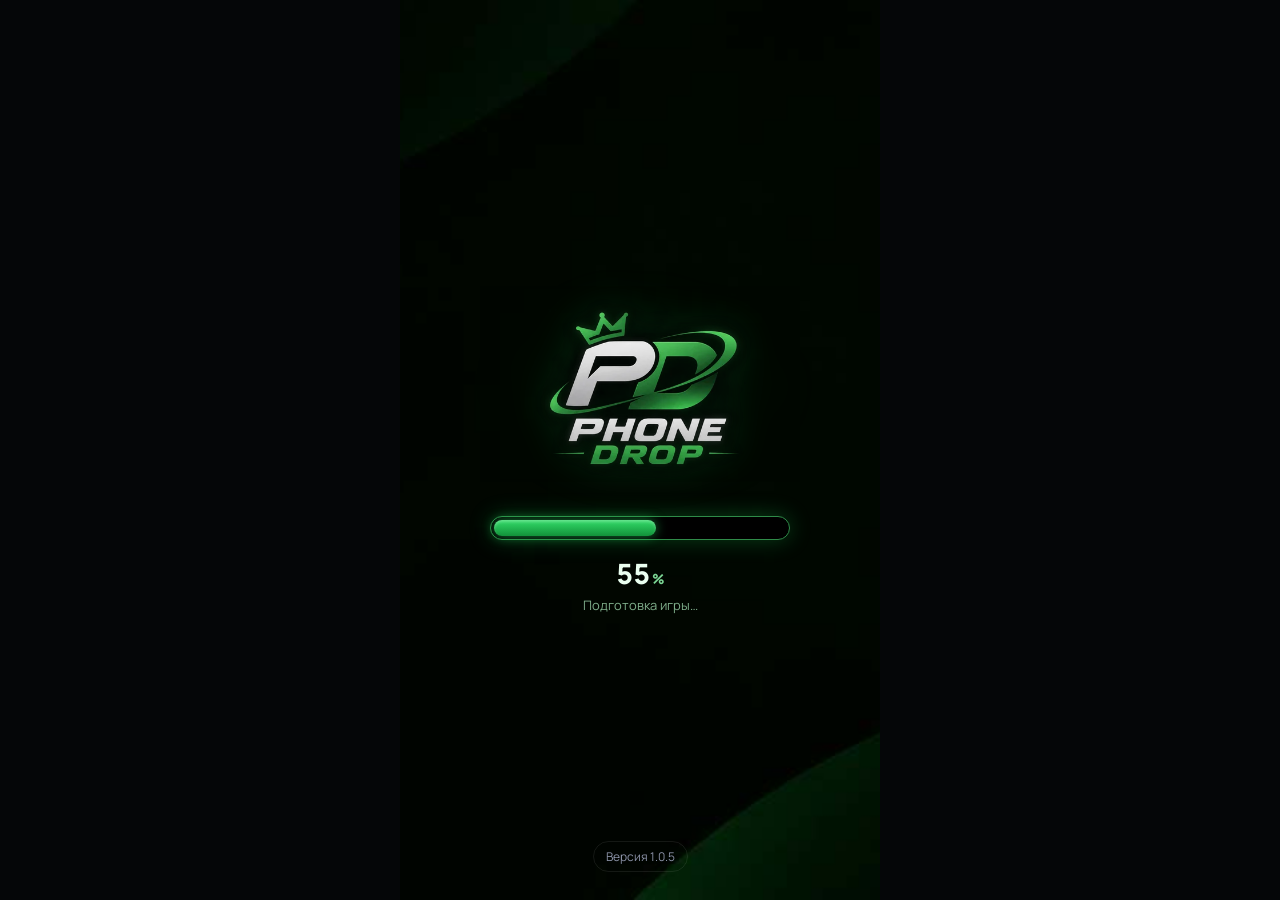
==== commit aea41e40: "Rename Phone Drop 1.0.5.html to index.html" ====
--- a/index.html
+++ b/index.html
@@ -115,7 +115,11 @@
 .l_n{display:flex;flex-direction:column;align-items:center}.l_m{width:92px;height:92px;filter:drop-shadow(0 0 20px #2f8cff99)}.l_t{margin-top:22px;font-size:30px;font-weight:800;letter-spacing:7px;color:#fff;text-shadow:0 0 24px #3b8cff88;padding-left:7px}.l_t b{color:#6fc8ff}
 .l_b{width:240px;height:6px;border-radius:6px;background:#ffffff1c;margin-top:46px;overflow:hidden}.l_b i{display:block;height:100%;width:0;border-radius:6px;background:linear-gradient(90deg,#1e6bff,#5ad1ff);box-shadow:0 0 12px #3aa0ff;transition:width .12s linear}
 .l_p{margin-top:16px;font-size:30px;font-weight:800;color:#fff;font-variant-numeric:tabular-nums}.l_p small{font-size:15px;color:#9fb8e0;margin-left:2px}.l_s{margin-top:6px;font-size:13px;color:#8fa6cc}
-#home.en .ic,#home.en .bal{animation:up .55s cubic-bezier(.2,.9,.2,1) both}#home.en .grid .ic:nth-child(3n+2){animation-delay:.06s}#home.en .grid .ic:nth-child(3n){animation-delay:.12s}.cf i{position:absolute;top:70%;width:8px;height:12px;border-radius:2px;animation:cfa 1.6s cubic-bezier(.2,.7,.3,1) forwards}@keyframes cfa{40%{transform:translate(var(--dx),var(--dy)) rotate(260deg)}to{transform:translate(var(--dx),480px) rotate(620deg);opacity:0}}.os.tb .scr{border-radius:5.5%/4%}
+#home.en .ic,#home.en .bal{animation:up .55s cubic-bezier(.2,.9,.2,1) both}#home.en .grid .ic:nth-child(3n+2){animation-delay:.06s}#home.en .grid .ic:nth-child(3n){animation-delay:.12s}
+:root{--bg:#070b14;--s1:#0f1626;--s2:#16203a;--s3:#202c4a}#app{background-image:radial-gradient(640px 320px at 85% -6%,#1e5bff26,transparent),radial-gradient(520px 320px at 0% 100%,#7a3cff22,transparent)}
+.card{background:linear-gradient(180deg,#131c32,#0d1424);border:1px solid #ffffff14}
+.top2{display:flex;align-items:center;gap:10px}.av2{width:44px;height:44px;border-radius:50%;background:linear-gradient(145deg,var(--b),var(--p));display:grid;place-items:center;font-weight:800;font-size:18px;flex:none}.wg{display:grid;grid-template-columns:1fr 1fr;gap:12px}.wgc{text-align:left;color:var(--tx);padding:14px;display:flex;flex-direction:column;gap:6px;font-size:13px;line-height:1.3}
+.g4{display:grid;grid-template-columns:repeat(4,1fr);gap:16px 4px}.g4 .ic{font-size:11px}.g4 .ic i{width:62px;height:62px;border-radius:18px}.g4 .ic svg{width:30px;height:30px}.cf i{position:absolute;top:70%;width:8px;height:12px;border-radius:2px;animation:cfa 1.6s cubic-bezier(.2,.7,.3,1) forwards}@keyframes cfa{40%{transform:translate(var(--dx),var(--dy)) rotate(260deg)}to{transform:translate(var(--dx),480px) rotate(620deg);opacity:0}}.os.tb .scr{border-radius:5.5%/4%}
 .bx3{position:relative;width:120px;height:250px;transform-style:preserve-3d}.bx3.au{animation:sp3 9s linear infinite}@keyframes sp3{to{transform:rotateX(-12deg) rotateY(330deg)}}
 .fc{position:absolute;inset:0;border-radius:22px;backface-visibility:hidden}.fr{transform:translateZ(7px);border:3px solid var(--c1);box-shadow:inset 0 0 0 2px #000}.bk{transform:rotateY(180deg) translateZ(7px);box-shadow:inset 0 0 0 1px #fff3}
 .sl,.sr3{width:14px;left:53px;background:linear-gradient(var(--c1),var(--c2))}.sl{transform:rotateY(-90deg) translateZ(60px)}.sr3{transform:rotateY(90deg) translateZ(60px)}.st,.sb3{height:14px;top:118px;background:linear-gradient(90deg,var(--c1),var(--c2))}.st{transform:rotateX(90deg) translateZ(125px)}.sb3{transform:rotateX(-90deg) translateZ(125px)}
@@ -147,6 +151,14 @@
 .fp{position:absolute;width:140px;opacity:.5;filter:drop-shadow(0 20px 30px #000);animation:fpf 6s ease-in-out infinite alternate;z-index:0}.fp .ph{background:none}@keyframes fpf{to{transform:translateY(-24px) rotate(4deg)}}
 .card,.chip,.btn{transition:transform .15s,background .25s,opacity .25s}
 @media(prefers-reduced-motion:reduce){*{animation-duration:.01s!important;transition-duration:.01s!important}}
+
+:root{--bg:#050805;--s1:#0c120d;--s2:#131c15;--s3:#1c2a1f}
+#app{background-image:radial-gradient(640px 320px at 85% -6%,#1fd45a1f,transparent),radial-gradient(520px 320px at 0% 100%,#0e7a3322,transparent)}
+.card{background:linear-gradient(180deg,#101811,#0a100b)}.btn{background:linear-gradient(135deg,var(--b),#12923a);color:#02150a}.btn.g{background:linear-gradient(135deg,#34dd6a,#12a346)}
+.q9{display:flex;flex-direction:column;align-items:center;width:100%}.q9g{width:min(320px,78vw);height:auto;filter:drop-shadow(0 0 18px #1fd45a33)}
+.q9b{width:min(300px,78vw);height:24px;border-radius:14px;border:1.5px solid #2f8a48;padding:3px;margin-top:34px;background:#000;box-shadow:0 0 22px #1fd45a44,inset 0 0 8px #000}
+.q9f{height:100%;width:0;border-radius:10px;background:linear-gradient(180deg,#34dd6a,#12923a);box-shadow:inset 0 2px 3px #ffffff40,0 0 12px #1fd45a99;transition:width .12s linear}
+.q9p{margin-top:14px;font-size:28px;font-weight:800;color:#eafff0;font-variant-numeric:tabular-nums}.q9p small{font-size:14px;color:#7bd593;margin-left:2px}.q9s{margin-top:4px;font-size:13px;color:#7fae8a}
 </style></head><body>
 <div id="app">
 <div id="ld"><i class="pt" style="left:8%;animation-delay:-1s"></i><i class="pt" style="left:22%;animation-delay:-3.5s;animation-duration:7s"></i><i class="pt" style="left:37%;animation-delay:-5s"></i><i class="pt" style="left:51%;animation-delay:-2s;animation-duration:8s"></i><i class="pt" style="left:66%;animation-delay:-4.2s"></i><i class="pt" style="left:80%;animation-delay:-.5s;animation-duration:7s"></i><i class="pt" style="left:92%;animation-delay:-3s"></i><div class="em"><div class="or"><i></i></div><div class="or b"><i></i></div><div class="mk"><svg viewBox="0 0 56 64"><rect x="12" y="2" width="32" height="60" rx="8" fill="none" stroke="#fff" stroke-width="3.5"/><rect x="17.5" y="8" width="14" height="14" rx="4.5" fill="#fff"/><circle cx="28" cy="53" r="2.4" fill="#fff"/></svg></div></div><div class="ttl">Phone Drop</div><div class="sl">Покупай. Улучшай. Продавай.</div><div class="pct" id="pc">5%</div><div class="bar"><i id="pb"></i></div><div class="mu" id="ph" style="margin-top:16px;position:relative;z-index:1">Запуск ядра</div><div class="dt"><i style="--c:#9aa3b5"></i><i style="--c:#2b5bd7"></i><i style="--c:#ff6a00"></i><i style="--c:#f5c400"></i><i style="--c:#e11d48"></i><i style="--c:#34a853"></i></div><div class="vr">Версия 1.0.4</div></div>
@@ -381,7 +393,7 @@
 document.addEventListener('pointerdown',e=>{WD=cur=='wrk'&&e.target.closest&&e.target.closest('.s3')?{x:e.clientX,rz:WK.rz,m:0}:null});
 document.addEventListener('pointermove',e=>{if(WD){const dx=e.clientX-WD.x;if(Math.abs(dx)>6)WD.m=1;if(WD.m){WK.rz=WD.rz+dx*.6;const r=$('#r3');if(r){r.style.transition='none';r.style.transform=`rotateX(58deg) rotateZ(${WK.rz}deg)`}}}});
 document.addEventListener('pointerup',()=>{if(WD&&WD.m){WK.nc=1;setTimeout(()=>WK.nc=0,60)}WD=null});
-const CH=[['1.0.5','Установлена',['Новый загрузочный экран: тёмно-синий, лёгкий и быстрый','Камеры переделаны по реальным моделям: iPhone, Galaxy, Pixel, Xiaomi','Новые города России и страны: Беларусь, Казахстан, Армения, Грузия, Турция, ОАЭ, Китай, Киргизия','Кнопка «Продать» первая в меню Avito','Платная проверка телефона перед покупкой','Оригинальные коробки: цена +4%','Фото своего телефона по просьбе покупателя, обмен и отмена сделок','Реалистичный бенчмарк с нагревом и троттлингом','Реалистичные звуки смартфона','Настройка: полностью отключить уведомления','10 новых моделей']],['1.0.4','',['Объемные объективы: стекло, покрытие, блики, фаски на модулях камер','Статус-бар и батарея на экранах включённых телефонов','13 новых моделей: iPhone 16, Galaxy S25, OnePlus 13, складные Find N5, Magic V5, X Fold5 и др.','Новости рынка: распродажи и всплески цен на бренды','Достижения с наградами в профиле','Конфетти, новые кнопки и карточки','Резервная копия: экспорт и импорт сохранения','Исправлено: потеря сохранения при большой картинке, счёт задания «сборка»']],['1.0.3','',['Avito по-новому: категории, фильтры, город, меню «Разместить»','Доставка: заказывайте телефон из другого города','История цен по каждой модели, цены как на Авито','Планшеты и 15 новых телефонов, Vivo и Xiaomi 17 как настоящие','Распаковка случайных коробок','Ежедневные задания и награды','Кастом 3D: цвет корпуса и своя картинка','Промокоды OBN103 и TNZ22','Анимированный баланс, раздел «Об игре»']],['1.0.2','',['Avito вместо Market: поиск, чат, профиль, избранное','3D-мастерская: снимайте и меняйте АКБ, экран, камеру, плату, корпус','Детали: покупка и сборка телефонов','ОС как у реальных брендов: iOS, One UI, HyperOS, Pixel, Nothing OS и др.','TYNTYTY и Upgrade прямо на экране телефона','28 новых телефонов и более реалистичные корпуса','Звуки, новый экран загрузки, плавные анимации','Бонус-коды и уведомления','Новые иконки приложений','3D-мастерская: порядок разборки и вид «в сборе»']],['1.0.1','',['18 новых телефонов и редкие лоты','Телефон: свайп вверх, приложения, обои','Настройки и админ-панель']],['1.0.0','',['Маркетплейс, торг и встречи','Поезда, автобусы и самолёты','Upgrade и TYNTYTY Benchmark']]];
+const CH=[['1.1.0','Установлена',['Небольшая обнова)']],['1.0.5','',['Новый загрузочный экран: тёмно-синий, лёгкий и быстрый','Камеры переделаны по реальным моделям: iPhone, Galaxy, Pixel, Xiaomi','Новые города России и страны: Беларусь, Казахстан, Армения, Грузия, Турция, ОАЭ, Китай, Киргизия','Кнопка «Продать» первая в меню Avito','Платная проверка телефона перед покупкой','Оригинальные коробки: цена +4%','Фото своего телефона по просьбе покупателя, обмен и отмена сделок','Реалистичный бенчмарк с нагревом и троттлингом','Реалистичные звуки смартфона','Настройка: полностью отключить уведомления','10 новых моделей']],['1.0.4','',['Объемные объективы: стекло, покрытие, блики, фаски на модулях камер','Статус-бар и батарея на экранах включённых телефонов','13 новых моделей: iPhone 16, Galaxy S25, OnePlus 13, складные Find N5, Magic V5, X Fold5 и др.','Новости рынка: распродажи и всплески цен на бренды','Достижения с наградами в профиле','Конфетти, новые кнопки и карточки','Резервная копия: экспорт и импорт сохранения','Исправлено: потеря сохранения при большой картинке, счёт задания «сборка»']],['1.0.3','',['Avito по-новому: категории, фильтры, город, меню «Разместить»','Доставка: заказывайте телефон из другого города','История цен по каждой модели, цены как на Авито','Планшеты и 15 новых телефонов, Vivo и Xiaomi 17 как настоящие','Распаковка случайных коробок','Ежедневные задания и награды','Кастом 3D: цвет корпуса и своя картинка','Промокоды OBN103 и TNZ22','Анимированный баланс, раздел «Об игре»']],['1.0.2','',['Avito вместо Market: поиск, чат, профиль, избранное','3D-мастерская: снимайте и меняйте АКБ, экран, камеру, плату, корпус','Детали: покупка и сборка телефонов','ОС как у реальных брендов: iOS, One UI, HyperOS, Pixel, Nothing OS и др.','TYNTYTY и Upgrade прямо на экране телефона','28 новых телефонов и более реалистичные корпуса','Звуки, новый экран загрузки, плавные анимации','Бонус-коды и уведомления','Новые иконки приложений','3D-мастерская: порядок разборки и вид «в сборе»']],['1.0.1','',['18 новых телефонов и редкие лоты','Телефон: свайп вверх, приложения, обои','Настройки и админ-панель']],['1.0.0','',['Маркетплейс, торг и встречи','Поезда, автобусы и самолёты','Upgrade и TYNTYTY Benchmark']]];
 A.log=function(){showM(`<b style='font-size:22px'>Обновления</b><div class='card row' style='background:#04e06118;border-color:#04e06155'><span style='font-size:22px;color:var(--g)'>✓</span><div class='fx'><b>У вас последняя версия</b><div class='mu' style='font-size:12px'>Phone Drop 1.0.5</div></div></div><div style='display:flex;flex-direction:column;gap:10px;max-height:46vh;overflow:auto'>${CH.map(c=>`<div class='card'><div class='row' style='justify-content:space-between'><b>Версия ${c[0]}</b>${c[1]?`<span class='tg'>${c[1]}</span>`:''}</div>${c[2].map(t=>`<div class='row' style='margin-top:8px;align-items:flex-start'><span style='color:var(--b)'>●</span><span style='font-size:14px'>${t}</span></div>`).join('')}</div>`).join('')}</div><button class='btn' onclick='closeM()'>Закрыть</button>`)};
 A.upd=function(){const b=$('#upd');b.innerHTML=`<span class='spin' style='display:inline-block'>⟳</span> Проверка…`;snd('tap');setTimeout(()=>{b.innerHTML='✓ Актуально';A.log();setTimeout(()=>{if($('#upd'))$('#upd').innerHTML='⟳ Обновления'},2500)},1300)};A.upd2=A.log;
 {const ld=$('#ld');[...ld.children].forEach(c=>{if(!c.classList.contains('fp'))c.remove()});ld.insertAdjacentHTML('beforeend',`<div class='lp'><i class='bl b1'></i><i class='bl b2'></i><i class='bl b3'></i><div class='nm' id='pc'>5<small>%</small></div><div class='lb2'>LOADING</div><div class='bar2'><i id='pb'></i></div></div><div class='mu' id='ph' style='margin-top:26px;position:relative;z-index:1'>Запуск ядра</div><div class='vr'>Версия 1.0.4</div>`)}
@@ -473,8 +485,40 @@
 swap(id){const c=S.chats.find(x=>x.id==id);if(S.city!=c.l.city)return toast('Вы в другом городе');const pr=c.price||c.l.price;showM(`<b style='font-size:20px'>Обмен</b><div class='mu'>Продавец оценивает ваш телефон в 92% рыночной цены. Разницу придётся доплатить.</div>${S.inv.map(p=>`<div class='card row'>${art(p.m,0,p.c)}<div class='fx'><b>${PH[p.m][1]}</b><div class='mu' style='font-size:12px'>Доплата ${rub(Math.max(0,pr-r100(val(p)*.92)))}</div></div><button class='btn' data-c='${id}' data-u='${p.id}' onclick='A.swap2(+this.dataset.c,+this.dataset.u)'>Обменять</button></div>`).join('')||`<div class='mu'>Нет телефонов для обмена</div>`}`)},
 swap2(id,u){const c=S.chats.find(x=>x.id==id),p=S.inv.find(x=>x.id==u),pr=c.price||c.l.price,ev=r100(val(p)*.92),x=Math.max(0,pr-ev);if(!p)return;if(S.money<x)return toast('Не хватает на доплату');if(x)pay(-x,'Обмен: доплата');S.inv=S.inv.filter(q=>q!=p);S.inv.push({id:S.uid++,m:c.l.m,c:rcOf(c.l),u:0,v:0,on:0,cost:x+ev,best:0,bx:bxOf(c.l)?1:0});if(S.lst[c.l.city])S.lst[c.l.city].a=S.lst[c.l.city].a.filter(y=>y.id!=c.l.id);S.chats.forEach(q=>{if(q.t=='b'&&q.l.id==c.l.id)q.st=q==c?'done':'closed'});c.msgs.push({w:'sys',t:'Обмен состоялся'});S.deals++;save();closeM();snd('ok');notify('⇄','Обмен состоялся',PH[p.m][1]+' → '+PH[c.l.m][1]);R()}});
 const ob0b=A.obench;A.obench=function(){const p=cpn();if(!p||OSB.run)return;const now=Date.now();p.heat=Math.max(0,(p.heat||0)-(now-(p.ht||now))/1000*1.5);const h0=p.heat;OSB={run:1,k:0};R();qinc('bench');let k=0;const st=['CPU: один поток','CPU: много потоков','GPU: 3D-сцена','Память','Накопитель','UX: интерфейс'],iv=setInterval(()=>{k+=2;OSB.k=k;const r=$('#brg');if(r){r.style.setProperty('--p',k);$('#brp').textContent=k+'%';$('#brs').textContent=st[Math.min(5,Math.floor(k/17))];$('#brb').style.width=k+'%'}if(k%10==0)snd('tick');if(k>=100){clearInterval(iv);const thr=Math.max(0,(h0-55)/45*.15),base=PH[p.m][3]*(1+.12*p.u)*(.6+.4*p.c/100)*(1-thr),rr=()=>rnd(.96,1.04),cpu=base*.36*rr(),gpu=base*.32*rr(),mem=base*.17*rr(),ux=base*.15*rr(),sc=Math.round(cpu+gpu+mem+ux),rec=sc>(p.best||0);p.best=Math.max(p.best||0,sc);p.v=1;S.pts+=Math.round(sc/10000);p.last={cpu,gpu,mem,ux,t0:Math.round(30+h0*.25),t1:Math.round(30+(h0+28)*.25),thr:Math.round(thr*100)};p.heat=h0+28;p.ht=Date.now();save();OSB={run:0,res:{sc,rec}};snd('ok');if(cur=='os'&&OS.s=='bm')R()}},55)};
+const LAY={sq2:{i:[3,3,19,20,5],l:[[9,9.5,4.2],[9,17.5,4.2]],f:[[17,7]]},diag2:{i:[3,3,20,20,5],l:[[8.5,8.5,4.2],[16,16,4.2]],f:[[17,7]]},tri:{i:[3,3,22,23,5.5],l:[[9,9,4],[9,17,4],[17,13,4]],f:[[17,21]]},col3:{l:[[9,9,3.8],[9,18,3.8],[9,27,3.8]],f:[[16,9]]},col3c:{i:[4,4,12.5,30,6.25],l:[[10.2,10.5,3.6],[10.2,19.5,3.6],[10.2,28.5,3.6]],f:[[19,10]]},col4:{l:[[9,9,3.8],[9,17.5,3.8],[9,26,3.8],[9,34.5,3.8],[18,13,2],[18,22,2]]},ring:{c:[13.5,13.5,12.5],l:[[9.5,9.5,3.6],[9.5,18,3.6],[18,13.8,3.6]]},bigsq:{i:[3,3,28,28,7],l:[[18,18,8],[9,9,3],[25,9,3]]},sq3:{i:[3,3,23,21,5.5],l:[[9,9,3.6],[18,9,3.6],[13.5,18,3.6]],f:[[21,18]]},col2:{l:[[9.5,9.5,4.4],[9.5,19,4.4]],f:[[17,9.5]]},bar:{bar:[14,11],l:[[10,19.5,3.8],[19,19.5,3.8]],f:[[28,19.5]]},nt:{l:[[9,9,3.8],[9,18,3.8]],nt:1},h2:{l:[[10,9,3.8],[19,9,3.8]],f:[[27,8]]},h3:{l:[[11,10,3.6],[19,10,3.6],[27,10,3.6]],f:[[19,17]]},vivo:{c:[14.5,16,14],l:[[9.5,11.5,4.4],[19.5,11.5,4.4],[14.5,20.5,5.2]],f:[[22,26]],t:['ZEISS',14.5,30.4]},x17:{i:[2.5,2.5,29,29,8],l:[[9.5,9.5,4.6],[9.5,23,4.6]],rs:[17,6,11,22]},a_d:{i:[2.5,2.5,15,15,4.4],l:[[7.5,7.5,3.5],[13,13,3.5]],f:[[14.6,5.4]]},a_p:{i:[2.5,2.5,19,19,5.2],l:[[8,8,3.7],[8,15.4,3.7],[14.8,11.7,3.7]],f:[[15.6,5.8]],lid:[15.4,17.6]},a_v:{i:[2.5,2.5,10.5,19,5.25],l:[[7.75,7.6,3.2],[7.75,16.2,3.2]],f:[[16,6]]},a_7:{i:[3,3,17,8.2,4.1],l:[[7.2,7.1,3],[15.8,7.1,3]],f:[[24,6.5],[27.5,6.5]]},s_s:{l:[[7.2,8,3.1],[7.2,16.8,3.1],[7.2,25.6,3.1]],f:[[14.2,7.5],[14.2,13]]},s_u:{l:[[8,7.5,3.5],[8,16.3,3.5],[8,25.1,3.5],[8,33.9,3.5],[15.3,10.5,1.8],[15.3,23,1.8]],f:[[15.3,17]]},p_b:{bar:[12,10.5],l:[[11,17.3,3.9],[20,17.3,3]],f:[[27.5,15.8],[27.5,19]]},p_p:{i:[3.5,10,31,14,7],l:[[11,17,4.2],[20.5,17,3],[27,17,3]],f:[[31,13.5]]},x_sq:{i:[2.5,2.5,20,20,6],l:[[8.8,8.8,5],[17,6.8,2.7],[17,14.2,2.7]],f:[[9,18]],t:['LEICA',13,27]},t1:{l:[[8,8,3.6]],f:[[15,6.5]]},one:w=>({bar:[4,15],l:[[w/2,11.5,4.8]],f:[[w/2+9,8]]}),a_b:w=>({i:[0,2,w,21,3],l:[[7.5,8.2,3.7],[7.5,16.8,3.7],[14.6,12.5,3.7]],f:[[25,7]],lid:[25,17]}),a_air:w=>({i:[0,3,w,15,3],l:[[10,10.5,4.4]],f:[[27,10.5]]})};
+const BP={Apple:[6,'t'],Samsung:[4.4,'a'],Google:[6.2,'a'],OnePlus:[5,'a'],Xiaomi:[5.4,'a'],POCO:[5.4,'a'],Redmi:[5.4,'p'],Vivo:[5.6,'a'],iQOO:[5.4,'a'],OPPO:[5.6,'a'],Huawei:[6,'a'],Honor:[6,'a'],Nothing:[5,'a'],Realme:[5.4,'a'],Tecno:[5,'p'],Infinix:[5,'p'],Motorola:[5.6,'a'],RedMagic:[4.6,'a']},CAMCTL=[21,22,36,46,47,67,79],APL='M12.152 6.896c-.948 0-2.415-1.078-3.96-1.04-2.04.027-3.91 1.183-4.961 3.014-2.117 3.675-.546 9.103 1.519 12.09 1.013 1.454 2.208 3.09 3.792 3.039 1.52-.065 2.09-.987 3.935-.987 1.831 0 2.35.987 3.96.948 1.637-.026 2.676-1.48 3.676-2.948 1.156-1.688 1.636-3.325 1.662-3.415-.039-.013-3.182-1.221-3.22-4.857-.026-3.04 2.48-4.494 2.597-4.559-1.429-2.09-3.623-2.324-4.39-2.376-2-.156-3.675 1.09-4.61 1.09zM15.53 3.83c.843-1.012 1.4-2.427 1.245-3.83-1.207.052-2.662.805-3.532 1.818-.78.896-1.454 2.338-1.273 3.714 1.338.104 2.715-.688 3.559-1.701';
+art=function(m,on,c,p){c=c==null?100:c;const d=DS[m],lay=d[0],cut=d[3],fl=d[4],sk=(p&&p.sk)||{},c1=sk.c1||d[1],c2=sk.c2||d[2],n=++AN,br=PH[m][0],tb=fl=='t',w=tb?50:38,h=tb?70:84,bp=BP[br]||[5.4,'a'],rx=tb?3.6:bp[0],fr=1.1,fo=fl=='f',LY=LAY[lay],L0=(typeof LY=='function'?LY(w):LY)||LAY.col2,gl=bp[1]=='t'&&(lay=='a_p'||lay=='a_b')?.45:1;
+const lens=(X,Y,r)=>`<circle cx='${X}' cy='${Y}' r='${r+.9}' fill='#000' opacity='.35'/><circle cx='${X}' cy='${Y}' r='${r+.3}' fill='#08090c' stroke='url(#mt${n})' stroke-width='.9'/><circle cx='${X}' cy='${Y}' r='${r*.86}' fill='#0c0d11'/><circle cx='${X}' cy='${Y}' r='${r*.72}' fill='url(#lg${n})'/><circle cx='${X}' cy='${Y}' r='${r*.54}' fill='none' stroke='#8a6cff' stroke-opacity='.45' stroke-width='${Math.max(.15,r*.05)}'/><circle cx='${X}' cy='${Y}' r='${r*.4}' fill='none' stroke='#2fe0d0' stroke-opacity='.35' stroke-width='${Math.max(.12,r*.035)}'/><circle cx='${X}' cy='${Y}' r='${r*.24}' fill='#010208'/><ellipse cx='${X-r*.3}' cy='${Y-r*.34}' rx='${r*.28}' ry='${r*.16}' fill='#fff' opacity='.6' transform='rotate(-35 ${X-r*.3} ${Y-r*.34})'/><circle cx='${X+r*.34}' cy='${Y+r*.3}' r='${r*.09}' fill='#9fc6ff' opacity='.7'/>`,
+flash=(X,Y)=>`<circle cx='${X}' cy='${Y}' r='1.7' fill='#1a1a1a' stroke='#b8bcc6' stroke-width='.25'/><circle cx='${X}' cy='${Y}' r='1' fill='#fff4c8'/>`,
+isl=(X,Y,a,b,ww,hh,r)=>`<rect x='${X+a+.5}' y='${Y+b+.9}' width='${ww}' height='${hh}' rx='${r}' fill='#000' opacity='.32'/><rect x='${X+a}' y='${Y+b}' width='${ww}' height='${hh}' rx='${r}' fill='url(#is${n})' stroke='#fff' stroke-opacity='.28' stroke-width='.4'/><rect x='${X+a+.5}' y='${Y+b+.5}' width='${ww-1}' height='${hh-1}' rx='${Math.max(.5,r-.5)}' fill='none' stroke='#fff' stroke-opacity='.14' stroke-width='.3'/>`;
+const back=(X,Y)=>{let k='';if(L0.i)k+=isl(X,Y,...L0.i);if(L0.bar)k+=`<rect x='${X}' y='${Y+L0.bar[0]}' width='${w}' height='${L0.bar[1]}' fill='#0b0c0f'/><rect x='${X}' y='${Y+L0.bar[0]}' width='${w}' height='.8' fill='#fff' opacity='.22'/><rect x='${X}' y='${Y+L0.bar[0]+L0.bar[1]-.5}' width='${w}' height='.5' fill='#000' opacity='.5'/>`;if(L0.c)k+=`<circle cx='${X+L0.c[0]}' cy='${Y+L0.c[1]}' r='${L0.c[2]}' fill='#07080b' stroke='url(#fm${n})' stroke-width='2'/><circle cx='${X+L0.c[0]}' cy='${Y+L0.c[1]}' r='${L0.c[2]-2.4}' fill='none' stroke='#fff' stroke-opacity='.15' stroke-width='.4'/>`;if(L0.rs){const q=L0.rs;k+=`<rect x='${X+q[0]}' y='${Y+q[1]}' width='${q[2]}' height='${q[3]}' rx='3.6' fill='#0a1226' stroke='#fff' stroke-opacity='.3' stroke-width='.4'/><text x='${X+q[0]+q[2]/2}' y='${Y+q[1]+8}' font-size='3.6' font-weight='800' text-anchor='middle' fill='#9fe0ff'>9:41</text><circle cx='${X+q[0]+q[2]/2}' cy='${Y+q[1]+15}' r='2.6' fill='#1fe5d0' opacity='.7'/>`}if(L0.nt)k+=`<circle cx='${X+w/2}' cy='${Y+46}' r='10' fill='none' stroke='#000' stroke-opacity='.2' stroke-width='.8'/><path d='M${X+8} ${Y+64}h22M${X+8} ${Y+68}h14M${X+w/2} ${Y+36}v-8' stroke='#000' stroke-opacity='.25' stroke-width='.7'/><circle cx='${X+30}' cy='${Y+76}' r='1.2' fill='#ff3b30'/>`;(L0.l||[]).forEach(q=>k+=lens(X+q[0],Y+q[1],q[2]));(L0.f||[]).forEach(q=>k+=flash(X+q[0],Y+q[1]));if(L0.lid)k+=`<circle cx='${X+L0.lid[0]}' cy='${Y+L0.lid[1]}' r='1.4' fill='#050506' stroke='#fff' stroke-opacity='.2' stroke-width='.2'/>`;if(L0.t)k+=`<text x='${X+L0.t[1]}' y='${Y+L0.t[2]}' font-size='2.1' fill='#fff' fill-opacity='.55' text-anchor='middle' font-weight='800'>${L0.t[0]}</text>`;
+k+=br=='Apple'?`<g transform='translate(${X+w/2-2.6} ${Y+h*.5-2.9}) scale(.22)'><path d='${APL}' fill='#fff' fill-opacity='.55'/></g>`:br=='Google'||br=='Nothing'?'':`<text x='${X+w/2}' y='${Y+h-7}' text-anchor='middle' font-size='3.2' font-weight='800' fill='#fff' fill-opacity='.55' letter-spacing='.5'>${br.toUpperCase()}</text>`;if(fo)k+=`<rect x='${X+w/2-.3}' y='${Y}' width='.6' height='${h}' fill='#000' opacity='.3'/>`;const sc=c<85?Math.min(7,Math.ceil((90-c)/8)):0;for(let i=0;i<sc;i++)k+=`<path d='M${X+5+i*4.3} ${Y+36+(i*17)%34}l${5+i} ${-3-i}' stroke='#fff' stroke-opacity='.35' stroke-width='.3'/>`;if(c<70)k+=`<circle cx='${X+rx*.6}' cy='${Y+h-rx*.6}' r='1.4' fill='#fff' opacity='.2'/><circle cx='${X+w-rx*.6}' cy='${Y+rx*.6}' r='1.1' fill='#fff' opacity='.18'/>`;
+const bt=`<rect x='${X+w-.3}' y='${Y+(tb?18:24)}' width='1.5' height='${tb?7:9}' rx='.7' fill='url(#fm${n})'/><rect x='${X-1.2}' y='${Y+(tb?14:20)}' width='1.5' height='6' rx='.7' fill='url(#fm${n})'/><rect x='${X-1.2}' y='${Y+(tb?22:28)}' width='1.5' height='6' rx='.7' fill='url(#fm${n})'/>${br=='Apple'&&!tb?`<rect x='${X-1.2}' y='${Y+13}' width='1.5' height='3.4' rx='.7' fill='url(#fm${n})'/>`:''}${CAMCTL.includes(m)?`<rect x='${X+w-.3}' y='${Y+56}' width='1.5' height='7' rx='.7' fill='url(#fm${n})'/>`:''}`;
+return `<g transform='rotate(-3 ${X+w/2} ${Y+h/2})'>${bt}<rect x='${X}' y='${Y}' width='${w}' height='${h}' rx='${rx}' fill='url(#fm${n})'/><rect x='${X+fr}' y='${Y+fr}' width='${w-2*fr}' height='${h-2*fr}' rx='${rx-fr}' fill='url(#bg${n})'/>${sk.img?`<image href='${sk.img}' x='${X+fr}' y='${Y+fr}' width='${w-2*fr}' height='${h-2*fr}' preserveAspectRatio='xMidYMid slice' style='clip-path:inset(0 round ${rx-fr}px)'/>`:''}<path d='M${X+1.4} ${Y+10}h${w-2.8}M${X+1.4} ${Y+h-10}h${w-2.8}' stroke='#000' stroke-opacity='.14' stroke-width='.45'/>${k}<rect x='${X+fr}' y='${Y+fr}' width='${w-2*fr}' height='${h-2*fr}' rx='${rx-fr}' fill='url(#sh${n})' opacity='${gl}'/></g>`};
+const front=(X,Y)=>{const b=tb?3:bp[1]=='t'?1.7:1.9,sx=X+b,sy=Y+b,sw=w-2*b,sh=h-2*b,sr=Math.max(1.5,rx-b+.5);let k=`<rect x='${X}' y='${Y}' width='${w}' height='${h}' rx='${rx}' fill='url(#fm${n})'/><rect x='${X+.9}' y='${Y+.9}' width='${w-1.8}' height='${h-1.8}' rx='${rx-.9}' fill='#050608'/><rect x='${sx}' y='${sy}' width='${sw}' height='${sh}' rx='${sr}' fill='${on?`url(#wp${n})`:`url(#of${n})`}'/>`;
+if(on){const cl=['#0af','#04e061','#ff4053','#965eeb','#ffc43d','#ff7a00','#1fe5d0','#f2f2f2'],is=sw*.17,gp=(sw-is*4)/5;k+=`<rect x='${sx+sw*.07}' y='${sy+sh*.09}' width='${sw*.86}' height='${sh*.17}' rx='${sw*.07}' fill='#fff' fill-opacity='.18'/><text x='${sx+sw*.13}' y='${sy+sh*.2}' font-size='${sw*.15}' font-weight='800' fill='#fff'>9:41</text><text x='${sx+sw*.13}' y='${sy+sh*.245}' font-size='${sw*.055}' fill='#fff' fill-opacity='.85'>Phone Drop</text>`;for(let r=0;r<4;r++)for(let q=0;q<4;q++)k+=`<rect x='${sx+gp+q*(is+gp)}' y='${sy+sh*.32+r*(is+gp*1.1)}' width='${is}' height='${is}' rx='${is*.27}' fill='${cl[(r*4+q)%8]}' opacity='.9'/>`;k+=`<rect x='${sx+sw*.1}' y='${sy+sh*.84}' width='${sw*.8}' height='${is*1.1}' rx='${is*.4}' fill='#fff' fill-opacity='.2'/><rect x='${sx+sw*.32}' y='${sy+sh-1.9}' width='${sw*.36}' height='.8' rx='.4' fill='#fff' fill-opacity='.8'/><text x='${sx+3}' y='${sy+4.4}' font-size='2.2' font-weight='800' fill='#fff'>9:41</text><rect x='${sx+sw-7}' y='${sy+2.8}' width='4' height='1.9' rx='.5' fill='#fff'/><rect x='${sx+sw-11.2}' y='${sy+3.6}' width='.7' height='1.1' fill='#fff'/><rect x='${sx+sw-9.9}' y='${sy+3}' width='.7' height='1.7' fill='#fff'/>`}
+k+=`<path d='M${sx} ${sy+sh*.62}L${sx+sw} ${sy+sh*.18}L${sx+sw} ${sy}L${sx} ${sy}Z' fill='#fff' fill-opacity='${on?.05:.09}'/>`;
+if(cut=='i')k+=`<rect x='${X+w/2-5.2}' y='${sy+1.8}' width='10.4' height='3.1' rx='1.55' fill='#000'/>`;else if(cut=='n')k+=`<path d='M${X+w/2-7} ${sy}h14v1.6a2.4 2.4 0 0 1-2.4 2.4h-9.2a2.4 2.4 0 0 1-2.4-2.4z' fill='#000'/><rect x='${X+w/2-2.2}' y='${sy+.9}' width='4.4' height='.7' rx='.35' fill='#2a2d36'/>`;else if(cut=='p')k+=`<circle cx='${X+w/2}' cy='${sy+3}' r='1.25' fill='#000' stroke='#1a1d26' stroke-width='.35'/>`;else if(cut=='h')k+=`<circle cx='${X+w/2}' cy='${Y+h-b/2-.4}' r='2.4' fill='none' stroke='#555a66' stroke-width='.5'/><rect x='${X+w/2-3}' y='${Y+b/2-.2}' width='6' height='.8' rx='.4' fill='#2a2d36'/>`;else if(cut=='t')k+=`<circle cx='${X+w/2}' cy='${Y+b/2}' r='.8' fill='#000'/>`;
+if(fo)k+=`<rect x='${X+w/2-.3}' y='${sy}' width='.6' height='${sh}' fill='#000' opacity='.25'/>`;if(c<50)k+=`<path d='M${X+w-5} ${sy} L${X+w*.62} ${Y+h*.24} L${X+w*.7} ${Y+h*.4} M${X+w*.62} ${Y+h*.24} L${X+w*.3} ${Y+h*.33} L${X+w*.22} ${Y+h*.5} M${X+w*.62} ${Y+h*.24} L${X+w*.5} ${Y+h*.1}' stroke='#fff' stroke-opacity='.65' stroke-width='.35' fill='none'/>`;return `<g transform='rotate(2 ${X+w/2} ${Y+h/2})'>${k}</g>`};
+const fx=tb?66:64;return `<div class="ph ${on?'on':''}" style="--c:${c1}"><svg viewBox='0 0 118 100'><defs><linearGradient id='fm${n}' x1='0' y1='0' x2='1' y2='1'><stop offset='0' stop-color='#fff' stop-opacity='.9'/><stop offset='.3' stop-color='${c1}'/><stop offset='.65' stop-color='${c2}'/><stop offset='1' stop-color='#fff' stop-opacity='.55'/></linearGradient><linearGradient id='bg${n}' x1='0' y1='0' x2='1' y2='1'><stop offset='0' stop-color='${c1}'/><stop offset='1' stop-color='${c2}'/></linearGradient><linearGradient id='sh${n}' x1='0' y1='0' x2='1' y2='1'><stop offset='0' stop-color='#fff' stop-opacity='.3'/><stop offset='.4' stop-color='#fff' stop-opacity='0'/><stop offset='.62' stop-color='#fff' stop-opacity='.06'/><stop offset='1' stop-color='#fff' stop-opacity='.12'/></linearGradient><linearGradient id='is${n}' x1='0' y1='0' x2='1' y2='1'><stop offset='0' stop-color='#fff' stop-opacity='.2'/><stop offset='1' stop-color='#000' stop-opacity='.35'/></linearGradient><linearGradient id='mt${n}' x1='0' y1='0' x2='1' y2='1'><stop offset='0' stop-color='#f4f6fa'/><stop offset='.5' stop-color='#7d838f'/><stop offset='1' stop-color='#dfe3ea'/></linearGradient><radialGradient id='lg${n}' cx='.35' cy='.3' r='.8'><stop offset='0' stop-color='#5a74c8'/><stop offset='.5' stop-color='#121c40'/><stop offset='1' stop-color='#03050b'/></radialGradient><linearGradient id='wp${n}' x1='0' y1='0' x2='.6' y2='1'><stop offset='0' stop-color='${c1}'/><stop offset='.6' stop-color='${c2}'/><stop offset='1' stop-color='#0a0c14'/></linearGradient><linearGradient id='of${n}' x1='0' y1='0' x2='1' y2='1'><stop offset='0' stop-color='#1a1d26'/><stop offset='.5' stop-color='#05060a'/><stop offset='1' stop-color='#0c0e14'/></linearGradient><radialGradient id='sd${n}'><stop offset='0' stop-color='#000' stop-opacity='.55'/><stop offset='1' stop-color='#000' stop-opacity='0'/></radialGradient></defs><ellipse cx='59' cy='93' rx='46' ry='4.5' fill='url(#sd${n})'/>${front(fx,8)}${back(14,8)}</svg></div>`};
+const LV=()=>{const xp=S.deals*60+Math.max(0,Math.round(S.profit/800))+Object.keys(S.ach||{}).length*120+(S.pts||0)*2,l=Math.floor(Math.sqrt(xp/90))+1,a=(l-1)**2*90,b=l**2*90;return{xp,l,p:Math.min(1,Math.max(0,(xp-a)/(b-a)))}};
+Object.assign(ICM,{auc:IC(`<path d='M12 3l7 7-3 3-7-7zM9.5 9.5l5 5M3 21l7.5-7.5M14 21h7'/>`)});Object.assign(GR,{auc:'#8a9bff,#3d46d9'});APPS.push(['auc','Аукцион',ICM.auc,`linear-gradient(145deg,${GR.auc})`]);{const ORD=['market','auc','msg','inv','wal','trv','up','bm','box','quest','bonus','set'];APPS.sort((a,b)=>ORD.indexOf(a[0])-ORD.indexOf(b[0]))}T.auc='Аукцион';
+function home(){applyCfg();const u=unread(),q=qd(),dn=QT.filter(t=>(q[t[0]]||0)>=t[2]).length,lv=LV(),P=S.prof||{name:'Игрок'},ev=S.ev&&S.day<=S.ev.till?S.ev.t:'Рынок спокоен: цены стабильны';$('#home').innerHTML=`<div class='top2'><div class='av2'>${P.name[0].toUpperCase()}</div><div class='fx'><b style='font-size:17px'>${P.name}</b><div class='mu' style='font-size:12px'>📍 ${S.city} · день ${S.day}</div></div><button class='chip' data-a='nt' onclick='A.open(this.dataset.a)' style='position:relative'>🔔${nu()?`<b class='bd' style='top:-6px;right:-6px'>${nu()}</b>`:''}</button><button class='chip' id='upd' onclick='A.upd()'>⟳ Обновления</button></div><div class='card bal'><div class='row' style='justify-content:space-between'><span class='mu'>Баланс</span><span class='tg'>Ур. ${lv.l}</span></div><div class='big' id='bal'>${rub(S.money)}</div><div class='bt2' style='margin:8px 0 6px'><i style='width:${lv.p*100}%'></i></div><div class='row' style='justify-content:space-between'><span class='mu'>Капитал ${rub(nw())}</span><span class='mu'>${lv.xp} XP</span></div></div><div class='wg'><button class='card wgc' data-a='quest' onclick='A.open(this.dataset.a)'><b>🏆 Задания ${dn}/${QT.length}</b><div class='bt2'><i style='width:${dn/QT.length*100}%'></i></div></button><button class='card wgc' data-a='market' onclick='A.open(this.dataset.a)'><b>📰 Новости</b><span class='mu' style='font-size:12px'>${ev}</span>${(S.ship||[]).length?`<span class='tg'>🚚 В пути: ${S.ship.length}</span>`:''}</button></div><div class='g4'>${APPS.map(a=>`<button class='ic' data-a='${a[0]}' onclick='A.open(this.dataset.a)'><i style='background:${a[3]}'>${a[2]}</i>${a[1]}${a[0]=='msg'&&u?`<span class='bd'>${u}</span>`:''}</button>`).join('')}</div><div class='mu' style='text-align:center;margin-top:auto'>Phone Drop · версия 1.0.5</div>`}
+const aLots=()=>{S.auc=S.auc&&S.auc.d===S.day?S.auc:{d:S.day,done:{}};return [0,1,2].map(i=>{const m=(S.day*37+i*29+11)%PH.length,c=60+(S.day*13+i*7)%36,v=val({m,c,u:0,v:0});return{m,c,v,start:r100(v*.55),lim:r100(v*(.72+((S.day*17+i*31)%30)/100))}})};
+V.auc=()=>{const a=aLots(),dn=S.auc.done;return `<div class='mu'>Лоты дня: назовите максимальную ставку. Цена растёт шагами по 3%, пока соперники не сдадутся. Выигрыш обычно дешевле рынка, но можно проиграть.</div>${a.map((o,i)=>`<div class='card'><div class='row'>${art(o.m,0,o.c)}<div class='fx'><b>${PH[o.m][1]}</b><div class='mu' style='font-size:12px'>Состояние ${o.c}%<br>Старт ${rub(o.start)}</div></div></div>${dn[i]?`<div class='mu' style='margin-top:10px'>Торги по этому лоту завершены</div>`:`<div class='row' style='margin-top:10px'><input id='ab${i}' type='number' placeholder='Макс. ставка' value='${o.start}' style='${INP}'><button class='btn' onclick='A.abid(${i})'>Участвовать</button></div>`}</div>`).join('')}<div class='mu' style='font-size:12px'>Новые лоты появляются каждый день игры.</div>`};
+function dailyChk(){const t=new Date().toDateString();if(S.dbd===t)return;if($('#md').classList.contains('open')){setTimeout(dailyChk,4000);return}const y=new Date(Date.now()-864e5).toDateString(),ns=S.dbd===y?Math.min(7,(S.dbs||0)+1):1,b=2000*ns;window.__ds=ns;showM(`<b style='font-size:22px'>Ежедневный бонус</b><div class='mu'>Серия: ${ns} дн. Заходите каждый день, награда растёт.</div><div class='sc'>${[1,2,3,4,5,6,7].map(i=>`<span class='chip ${i<=ns?'on':''}'>${i}</span>`).join('')}</div><button class='btn g' onclick='A.dclaim(${b})'>Забрать ${rub(b)}</button>`)}
+const R3=R;R=function(a){const l=LV().l;if(S.lv==null)S.lv=l;if(l>S.lv){S.lv=l;pay(5000*l,'Новый уровень');notify('⭐','Уровень '+l,'+'+rub(5000*l));confetti()}R3(a)};
+Object.assign(A,{dclaim(b){S.dbs=window.__ds||1;S.dbd=new Date().toDateString();closeM();pay(b,'Ежедневный бонус');notify('🎁','Ежедневный бонус','+'+rub(b));confetti();save()},
+abid(i){const o=aLots()[i];if(S.auc.done[i])return;const mx=+(($('#ab'+i)||{}).value||0);if(mx<o.start)return toast('Ставка ниже стартовой: '+rub(o.start));if(S.money<mx)return toast('Нужно иметь на счёте сумму ставки');const win=mx>o.lim,fin=win?Math.max(o.start,r100(Math.min(mx,o.lim*1.03))):r100(o.lim*1.03);let b=o.start;showM(`<b style='font-size:20px'>Аукцион: ${PH[o.m][1]}</b>${art(o.m,0,o.c)}<div class='big' id='abv' style='text-align:center'>${rub(b)}</div><div class='mu' style='text-align:center'>Идут торги…</div>`);const iv=setInterval(()=>{b=Math.min(fin,r100(b*1.03+100));const e=$('#abv');if(e)e.textContent=rub(b);snd('tick');if(b>=fin){clearInterval(iv);S.auc.done[i]=1;if(win){pay(-fin,'Аукцион: '+PH[o.m][1]);S.inv.push({id:S.uid++,m:o.m,c:o.c,u:0,v:0,on:0,cost:fin,best:0,bx:i%2});S.deals++;qinc('buy');save();showM(`<b style='font-size:22px'>Победа!</b>${art(o.m,0,o.c)}<div style='text-align:center'>Лот ваш за ${rub(fin)}<br><span class='mu'>Рыночная цена ${rub(o.v)}</span></div><button class='btn' onclick='closeM();R()'>Отлично</button>`);notify('🔨','Аукцион выигран',PH[o.m][1]+' за '+rub(fin));confetti()}else{save();snd('bad');showM(`<b style='font-size:22px'>Лот ушёл</b><div class='mu'>Соперник заплатил ${rub(fin)}. Попробуйте в следующий раз.</div><button class='btn' onclick='closeM();R()'>Понятно</button>`)}}},140)}});
+
+if(S.cfg.ac=='#00aaff'){S.cfg.ac='#1fd45a';save()}
+CH.splice(0,2,['1.0.5','Установлена',['Небольшая обнова)']]);
+const LDBG='/9j/4AAQSkZJRgABAQAAAQABAAD/2wBDAAwICQsJCAwLCgsODQwOEh4UEhEREiUbHBYeLCcuLisnKyoxN0Y7MTRCNCorPVM+QkhKTk9OLztWXFVMW0ZNTkv/2wBDAQ0ODhIQEiQUFCRLMisyS0tLS0tLS0tLS0tLS0tLS0tLS0tLS0tLS0tLS0tLS0tLS0tLS0tLS0tLS0tLS0tLS0v/wAARCAJYBdwDASIAAhEBAxEB/8QAGQABAQEBAQEAAAAAAAAAAAAAAAECAwQH/8QAMBABAQACAgECBAQGAgMBAAAAAAECEQMxIUFRBBJhcSIygZETUqGxwdEzQiNykuH/xAAYAQEBAQEBAAAAAAAAAAAAAAAAAQIDBP/EAB0RAQEBAQADAQEBAAAAAAAAAAABEQISITFRA0H/2gAMAwEAAhEDEQA/APlYCIAAAAogCiAKAAAAAIAAoAACAAAAAoAACAAKAAAIAAoACoqAAIqACgAoCIsEUBUUQVFBVSKiEUBBSLoQcfiM/[base64]/[base64]/[base64]/NEm31Dl5ZxY++V6n+Xhytyttu7e6ZZXLK5ZXdvdqOkmO/[base64]/m9MJ3/[base64]/5MvadT9T6klvx16ltsmM7t6ebm+M144f/u/4efl5s+a7zu9dSdRzbnP67c/[base64]/Lj/[base64]/kyxx+lvn9hEkakcc/iuOfkxyyv18Rxz+J5cvEy+We2Pgy1qcdV7crjx/nymP0vf7OGfxeOP/Hhv65/6eQanP63P5yfW+Tm5OX8+Vv09GAadJMAAAAAAFAAAQFAAVBFNG8Z6iCyM/[base64]/p5ENLpm8/HOpll/Ri/FX/rhjPv5Mq+Nd5Nrcflm8tYz63TyZc/Jl3ndfTw59r41rwv+vZebix7y3/6xzy+Kn/[base64]/SyfaGVfGu0xt6hdTvLGfq81yyvdt/VFxfF6Lycc/7W/aJefGdY2/euAZF8Y634jL0mM/[base64]/[base64]/[base64]/SOkkx6mk1m9RxnDle/[base64]/[base64]/hnu9GOOOE/[base64]/[base64]/TH/bpw8GPF5y1lyf0xbrF6/[base64]/JfsDI38s911J6Gprmvy1sTTWfl+q/LAE01J6AAAACAAAoAAAAIqggAA7cHDeW7vjCd3/AB90LZPdTg4by5e2M7y9nuny4YzDCaxnp/[base64]/E+rcwxx9N36tCaxbaJsQAABAFAQAEVQAAEAAFAAARRUAAAAAUEAFQABrjwy5M5jj3/YGuLjvLn8uP3t9o9sxxwx+XDqf1+qYYY8ePy4frfcrnbrh115G0tERktSlqWqptLU2iqu0EGgQUAQUBAAQUAVRAAABABQAABQBAURQEAAAAAHoRU67Ycwtk7rGXJ/[base64]/EdMOL1y/[base64]/m/l/uCVjq5Ho1rxEBhyEAVEBVQAEAFRAVQAEQFUAAQBQABAAAFAFBAAAAQBVAAAAAEdcOPXm9ugMOVuoAAAKgCiIAogCgACAoACoAAAAgAACgCggAACgAAAIAAAAAAAAAAAAAAAAgKr/2Q==',LDLG='UklGRk7QAABXRUJQVlA4WAoAAAAQAAAALwIAVgEAQUxQSLeeAAAB/yckSPD/eGtEpO4TECPJDdvMPwSC8L/6L5gQkxIi+j8BADZWtIgKQFLOmBsAJcEAyefh5QYQAAPnxuoDAQBrkAAszKSkQpFk3WAmp736ySMwMyTb0ws+lKoG3BMgyChERKxukBEPpwjbhs/3NYJ+/2euqoiIJAA+zwV8Y7+vbLuqkvgrSQDYOyKebgY/EeG/S2n/qnD9PADQDZLcez8BxFrryzOPSLsKgm0ABmADXuure+oAAGFQ+LMfO/TaNnwJ27BX1X8QoSAJ0mMcT3zhwsbhqrUWgO5u4ONcPPMA3Onn1fSvNQLo7j0jIHGt9bXXwmtJ8i0AWAKAf+EowgvKwVsSAF9C/gTWg6eq7KpjLW5+A14pSVfzOmAbAGybeGnnjzzIK9YZk//wvAQAEgBW2SAzM282BklVqLJ8hqT9hXpZ+CQfN9g3ALQhMTSk/ElK0mESZbaPRZLpjk67M/Gpgkbo58yPZkpVhdSQbFfC3lUZEZ3p7hIiABSkj8xEZl5YwhlBZNNnkRUR0T51AoAkAVLnJy/iA0D0VJV9pG13D6tO7aF/R3vuZtxERGR5lADpSAw1qUiknZm60TlJEezKA5LUtk0DN4Eid47yGd3H6/[base64]/FvyR5KovX9VVYckAZZ5BAAsG68lS4IuSE75UZVVHmWbzLYd2WGbZGC7Jdn2RTGzqvhZVeXKoY941QbqbQ4N+5Vahtt2ZmYVSf6pihxsG69kt30E325vyS3b/FvuAX31eUheNhCW3pIsyfJZEzK7MpNcJFlVpP9TtuERvq6T5N5DT+PXawkAbQlsADgA/gNZR2qtjTvodbctte1+Sbu7KXdfOKu6gYHJ272Hk3ZTrY3Ofm026fvMqmrUdJ+76sMAwvby6w0gXukvfajOPG+qgI8Zhm0YtjxjyGGtCZlEHiB5AFVVH/8JGECkdBMAeL8nn7BhGAcwZCZ+R0R2VXGMuAFIEgCqauE/[base64]/xGSl65iZpSaJtSfSO5FuSJEuSJNsiqlmw//9r77ubHlRUTc08aj1HxAT43rZ9kSRJkp7n+4mqGjiGRyRnFtPwTNPg4inz7n+4Z8zM2AwFXZwQGeRkqKoi8nsPRFQtsqbnPCImwI9t265t23aTSz/Q2tLCQkwQdoQFCILcvRp9zP1ECCJiAiw3kiRIkiTWxz/LpY+IzK7pPQIiYgI8a9v2RpIkSc/zQVTNzSOiqjnb8V6xfR997ZpzzjnvjnBiZqoqwP8sABHz8MgDiIgJ8C1JkiVJkm0h2dz//3+TH1TNPNb6goiYANnKYWAIkGQgxFOZA4yXBWKVt+PfWMaY5WGE5GsIFpaQM/c5W6TBRBAQW9nGHyhjIMk+bsqYZMgYzwXIeC5HBgIBmHRlja0PJAQPttl7/+4N8momCK3CRIxcYxZmw8IY8vTgLxXBt2iRpz2K+Yk8jzUVSIA4F5fVZe8AiPK/390ZQwShSAQtbfIcjNhmY+4CDjr8qW6Qp20E2ly+91Cex30XRRmTWQTky+46E/+Kbn1Prm4JWaSUVCS0VZPJcnZsrjtAUU79O+SpB0Agc4aX4kVpkJtJk0suDSgQq3IsyKflZsifke+94Nn7ESml5xJlmhZZzmAzu2CQ0wCZ+z15rndCgL7Rhetnx5og8wMQnyTQtVPbxPpbHvzcLQH9Tr6duNBkuWbdmmEPeSqAwx/YMzlPNgLI3c7kWOiV7QUg9urZ7S+cx686vRjYMwHluwkShUv5YkgWbLMbRNAGVEZ/7+8tj/AtBYE8EpFz8w0B+VdUbmZfIIFO5NtBkFSSJe8bggS5x273+wN6KT835+aDsncJQB6q5AuQ3HfJsKkfcXnen/x+oRKlWGNYs5m5htlmCJtSojvxJ7Z07RdbftxHIP/eTrNPEBmI77gEQneqS4QiKa2FmZ/GzO+uwYiKuXbJn1nFw8zf8WvdwKAz3PRr2dfkWJ6GnANEH5kQIGMCdEPvc48gZgZrMEzQzMvmXpw3GNDfMHYUIPk9QaNvoRcQiHYKufyry+gJEYY4DJDkfs/kY8g93yePc03+bYCAA/KnJ992EQTwW4oXrsrqF+yNPueJrLLvkOtCd1/sWt63sjq6nXUxdJlh9qpLscrYr1TXfPJ9WQXkD22X/HBO8YsHgsnotMgLAmq3PGihR92uM+dyLoSGHXMeJOabcdFf+MNz+VmvfdZeCWz5RWUriCYgICSfFDYBXgmXgB7wmuvW1kpCaJht7CnX0u/+0qI/SPylh17xLd76XRkFRNCNRKXG7IKMsfUAW1gCgo7wEpmNtUViMedcBkmSezbT/40OgrzRrwF+JyTzxKPnEZhLQc/kzfjh/G0iCVq0NG2NIp9jT/QXfzsG2xewuc+GJLlGJa+5d4zhrT6XU4xX8PfOO8sna3Jar4yCgARd8e/Jz4iU5TvL2/xtNDbY8axpWT9m2LCHNec8ZttI8YVKLTNv0yQv9rFPTuHPdPbYCxd9bxs+MYkX+5XvfCeURVrWfC8Gw4yh/GV+z5g5t8m8H8w9BLFcK7luZhCHgnegvwYJ+CGpTXTSo5zCTctdd+nuB/uJPvKZokgLzoa2Fvuhf6387cxgvjyiE6IFCSl0jJlfKoIPaoL+mL1AYPgtYhsxFvPZmrsgbit7GQV9IC2+EL/bkFaSJAkLrpbvHs3M5/kL9WNtZjOz30TJOYNEwnJNmJxz3SQggGf7+PvtC7lDlwKL4sUkQN6NU5WtB7IG4IPCIX45lZykKOfUdFX3z5IpWz3vYJGQ1L4wm/vDtunVdc7MJsmCjCnCNjbnAEUUEPBf6lCgZw2n0qKCvJhkzL0hnYA6HcrJ6G42fjaGKD4c6h8HO5bZGvKznndEkiqMltk7TNCLvBwGkeuwiJzzOgBBRM6DiH/LprkH0RNygaA3IF4XVDwDwTN8ErM4/P4WX0nvmQRr2dIcBrMWs6R0lDLfmzu3C0EPz3POhGBkImLysiDx0E0A8W+cT5D7cuyFr0pPVs9GuRh/4IzRBC2feTPavDGfmzVCsuxsrCx2SkfaJOfI2iVFlmsL5Rpy7ygRD+XUBfvX8OBiXkjiUBc8qu8kdOFhxMX4YH7g3ZhopFFbMMj6epuxyZylpa7JiCWS0uTMFyPXFtGS6zTKh0ihoAC5avx7+sLNOFYO3X1b3o+rQm+93DHDlKFoaWNPa4mGdmrN/FwiQxvWtLyNDGH9JshrQsjbqD4piQLisiBA/xb4JTpCEBB/BRx64c+NnPnbJErZn5ngHskMTsXQttI4cVl/Ni10VLAdk8ceBlWPHdU05w629KkcgooxBI9Q9v0r4HcCj5BZ2fuxbeQ3POhavpJ77tsjSWR2saCwZ+2UFTF08w62EaYQNdZqGfKYi5LFg9hgN1WfhKhgIy/3bwBCfgHCBw38igYIyjdi372X3zCz3aFVmjbWfJ/72Ju1jrBg2QzWwpATsaA5c/ZwlqDct+bjDHkOgob+twAM/ITcveA3UMaUr/s5LX+4iVDmNlaMNMYdbHFkTdbGVwsyU4Y05rqQjl3OlKaDec1rpOUqW0F6gf495KO+NMfsW6uAPPSSZ1+Xu9vdhDCsyXoEzbZs1rmRGJZ1Y0FriBR5HSKPKSUxYnuRtMtzqE0QAr5hSH8byC8/23bDI5ceCXglzvuhdGmxoDVN02hrCAJERNjylrNh7cwaEZlgnGYZeopQEmXRsBj1a7TMJIa5Ln9xZA0M+518RT6b9Ox6nCvIuQA9QcEbPx30QbTlZ5rrTBNXN0IlJVfcwYgS1pD5jAwYpsZa7vSqEJVooYxNIhnLqIacm+966y/7iYB3zvUV4qaXnot4hADJqYw+E8/6nYjIZLFYk89lDUNkwCpmQivIWIMQEEiiyXuJJe8h+Tm0ZNF2xmTuG3RrvQG/Quq2W9O/k2/K6hvx0BNfcnkoF+VQT0TQX8mXSGiaw5QN61k+k2RQaDXfWVDWWM9cJqE8npCWJpLQ9Kxmi2Rklnfb8TUb7EmEpPfWmPdZ/+LDCoT36EzQne+MguBir/E0zv1QyDUkslY0WmtmNYRJchZjrfbUfKYdG3uaEAaSp2aZRAqlIxksQ9NCWzTM5tpLzAt5uiYL06UH3/0PdRBIvBwCIR/[base64]/KQxhjDKkjY7NAiZbPjug1Q8Zmwt4RchqVLrjn7j0gbQfAjxD5+2aV2QLvr7Trq2Vwn9ywrlsU6bdi0ZRACQRBAtRJNrmZorHyKABKFKWwMa+lUpYKZQR9aGzqQaIYdQTx0Rz4HYDLPjrR00aH/xuqw9SMPe8+Nk7u3BT1xOa1d9Oh9LCtLNOfWGGRwg5YFyKUBgaOdCQtbvkMBSDwcNE3zrrVDefyIMPlsmXeuIczGcgYIDAeWhW7j0M1cQjTR/5PHvicfVaCpPoJyGGsHShvwWkIQ+ffQYtxFN1rTshZAwEAuo1nRaINIMLDi2jBZlmzUmEcplSRJrKkr7wiJCHPtEMbFboMBCeYFIYK0NvUxfKPFV9APyNedZgeJ749ammhriWfQLIumtWAmZyuO62OyNU2HFg2DRRfATN7WyLJ4LqVEfk/bmc+gQr5uyXJPyMCJCAtilHmDgg5JyNv+DkBwqp0nL7vRB73VGS6v6oXJWUiGMKOdTWvaLcgSIIJEGcPO/Lw1WZWIopZXrg2tsDRNU6lSHhKGNYySsYPsmCHPcWjoC0JnYxRZCUWCNohfAu8JyE1BxcUXEhR5KHu9dC6zQGe6uRnqeJS1mHNYi7VGV9pqJfVYw2wdEExrTXOnhh3HKTfHtRcBgvePcVqUQXsW5UkwQjSsbfXcbxRirhlAthhikuRMPApGciZ6ytkS/BkggIMeoICM3lsFe+QmPpnLR11yLTwPJuZ1E9las6yGiHP8M//KP/L1v/nv1gqWDJq2eduZjn/2H/5v/+PHf/v/rY8VJJw2spCwEFKFSd4wZsdEt9cYw4j5ciWRFIMEAnLmVYduRfzFDS/qxgdBrIMnbUY9Ep/R4HtyPgZNY1mYWCYzeXeYVtvxb/zr9/XDP/m//4P7gZMJi2WLtVr//Plv//d//r/bn/6t/9FVuATK1hxDa8IapUTaRxqGiegt92FDw85MLI+Suq0xxLU1dOToRBF04u85fFDxkShrgpwKnXEWPigZey0/tgiZQWOhjJmaIY3Vf8Df+h++mQ7H7X9+/3/ZRgkGgkKiHUSQ4WFzOU3zL/9rX5xtggAtN6TRUGSHt8nP/OWKZR8bY+Zz/qb18KOoImQa2lnMvWTNzxXLvRt9pWv1lfuFyHMDnJ7KRQXi5fycHc3nJp8PMmsjNN/H9X9+M1VVz9/+i/cbTkYAIRFZ2qb/z54aeP0X9vs4LAmJtRZrFikoepTPZVr7aNLYhzG+RuTNzrIvTukhrWk+z+1XNTKMpNlhR/yB0eJ7PhHF5LLFsSfgowACeiPXjlKtFmPBwiKMMa21lqXVvvPZJFDT881HVwJGMIAoBvrml/9wgOL2D//5rkIYaGUmaznc5DVZo2HtEa1594ExTUQ0Z5qnqSLn4x0LIdgSJe/S7OO3/xc+7AOQrVfkwy6r9wo6qk7VUfdCEy41LWvLtrVq5qyldrIAmj1EThpBpSp05tZQ7Mf3/8s4h0BNq2CKBHlNWtCGtpZitsfXsCahlOa7KGlxljQ2KC0GIbIwb8EYdvnLEaBv+NpjeTl65B3lsHtnktup1LZBz4baiiszJg0a9c/hvgVIu69nPTFAKIggUEpg3wfQ7evP/8W91YmwQjuS6Uhuu1SSvDfGIu98Mcwbet5hKnp+p6yZCakGuSfMJBVm2kz0na164oO+9nrQmYqLD0qIluuFKCGdgtuFFZZ1z44NFqO1HrSa/1kKwF98etUlBCRgBJEUcnw/C/bP//1/82cXgCGPG2dMyQuGPOlj7Ym1lvVjrGHlSQdafCl/uSMYDU2h3ZbQDn34Wf6TYXBLvq74EvFUAH2EELOXgihdembrno1M0G1nhpVN5G2y2P7Z//cImEoZVmMgoF00zfHfPAr62V/8x7sBmEZaGK1NldJ+OlVmsExYq00YgyHpe2gkfY000m0dd62mkZiGYLVTRUQwFPqSrHrF8L1OBO6FAz1wgMV1E7HtEop0eqOZ1raIjDDGQv62xZR/9Vjq9G+2f7wzdEN1CYAGtKbf/2EA6r///[base64]/[base64]/NJWQBJP3xFxcdMRIDre5GOfM4TxCRF6y1vE2saYqURTfrQpMFaxMLKtbyPWJhO+QyxrClRbLNO5nr0tCmqQc/G7lnjA7xi6G4KC6iIgI6OODBtrcCBOShATLGFyMhaEzcnLWMId87MhbNtOU9bL/trIdQx7//zRajQUiNGTl7jBEgEHGeHfK5yDyF7GCxWb6DWdbKx1lrrWHTB0s7sM0yls/2F7XB7GhpM5/jpGWWHjZcgIDe6oYWp4qsAiqnCu6c3nxBgAwHga71ct/mXN7tLC1jiPWE+V4ZbRH+k9ZwDRD+1v/3dsNqsI4/SXJGGLspqEEQ03bsTDTPpEesbjBscGBMdixvL7rGmtawsGgM07xriGWZzxmW1wvyblBM8/YTdOGi3FWFcJJR78mxAE5yKq9HpJRNlRlDiXHJZL+cZbcyo5qt+79eRchKAH7n3/zH7wk9RPnR93ji47iRowLYYstCq608Ih3nMGxGHWZjHWlTdVTuBguusTOXmDLvFjMNolltxxpNCKYw2OxRiIhGX/CCG928KzgAqvxgQCf56Nw3az63SVII65EYASQiwcF0UDBJdj/ZsEwAFODyxctn1xcXu03bPC/WlSA8zv+QzofNJm3J56EspElhGCTtjlRhOq1qvtCuGQYslAABQgIyQGKxQM4CyKWwRsYmqJ6epyyZi7/arumwTwBN8uHtpQlBh5agxRsOY2zuszaZWASCRIKcuZKIRFKBMH+34kqHsEz65NDaZqhpJASQ1cDBs1QNC6Z7oD3J8hZWPue7NSyKyGeDhjRjBSzEBWlChhkQglQCBmQ+MKC1hRlFVwxylrDX1ERPvhk4qB/KPSEAXYjTbuzHHhYN89mokSBEEJITSowaDDHkhz0A8eYXI0KSkMOIrfF4lJVVAxyGf5ZTsSl2JhMW89n6mDfExrTQyrIObZnPLI3GLAQWIc+aAXIZGGARggkYaBnTzJz5uou/27SqO78QgIBC9BUMQYCgyyq4XJdzt2X5/[base64]/qMC7uW3hBAUUH9Sp86PtbQxgeCAiJM5tyucc/kM1gWyERrRaeTBHEBqt0Abn5zPoiVS28eHh8lSQDl6vVF8cQA0zzoaJmWQou2shjzGSHVbMwunOrIwoY2ZjuyJjLgYoUABnFOgHhekAiEwCB60LIn907f9CsNhxX0wqoon859x7vKoZtjublpmlpbq31MsGHNL/7OZ49/+bND772nE4WsgYFUvrsZG6AvxkPfj93eARXdWa4kKwGY5xaVMR9LBCvN1tWgpE6xa43b9M8/imGYNbMmGkua5NESkSAMIDF6Sp5AgCAaEfMze3ueVkfFLp/1ydzgNaCd7+wP+gDiIrc9mzHXBYvJX1vTZ/+taW4vf/ZPH+cSOqqcEIjmx9OhgWyfPcx97D0VUEBWA5AsgNSUAWEWkr9taCZYVI6TrMk0ysGaxrI1aJrmjFayOCcQZ+McEjRdgAARcjZoIYuGyjBF6vNBadDSS00dudt6RRfd+co9ClXoDRDozJNDGefcsOQN14EQgf8q97SX/94nn3/x5YfHqVcJLkGAasNNEdRsv7wjBP784jeQdQFkGVdwtsxwNcIx+ni3vKNJa2GL5iCWZ1retsj3IDtYEBJGAsllCJQNJbhgsADMJDdaaK09yWteQ4whH3QA1OmxQBc4l5d3EHIt90TZCy6nHux3iELImgaY7vzZD46XZN78dsa7b7746c/fj7RaE9DNJg/bgNj4aQ8m8C+fu6KsSgSyEmbbbeZCmmjIvppMQwjDSBw0o5klKyM41m2W7wCDwEBICEwICOQsSbJ4aG3kjVXo9hqkmb/qFHEvfOKT17uE1uWjjAHKuy1z5kwiNM0iAB5rO4uZwOb44Yuf/fLrm4PDUCLC9mJkiEh29+8qYkj+dFsruDAQZBlgtpp3lMkZ05Y13VhzpgnWvFk63q1ZgjNrRNNaa0YUEhggYMaTJzAhA4snzWENWVS59vY4a0DwtVGQ1cEnP1yU9+R3QZDRjRtPXAwRVaphYemiqbd/9J9zgl4QsAbH+29+/sX7+8deari6zAWCZvd2L4kQjlVZOS0kCSVwcHNXPpM369LWbC000rxddrhHydHYCAcbdjSzUndjE7kMAQQ1YDIiEAFq0WJIyhDJ5mqUiUuxMdbmOhfxAwFyJiousz9CuYa8RkFOBQQUwBW5OESp1kGzYAZj3/3P3/2XX/W6mpRltBrz/ub2w/ub+yO8vNpswlK/CQiSDknAgCpzHw/7US5fF+mH1phKcDgzzOIy3+1MGWZaa0ftn53hchbKvRS6jWJmlqBQoqEnwJm1FgIJ0nktSYMFMNJ2jdAq8n0b9YSAvnY8iILqwegvvAZ7myghuAgoyLEcB8zbMEeWz00Tu87/hz+5HLb/lTezyNKQlK9fbN3f3O6vhq0ssz3cAAgJtHKrJUzj4+3NwzR3qtWzADnaNiFkx+eabBmmkeZ7tFa0zj03lu856wptDZqfJXIpjS21lgIVprClxILFEC4ChNy2hQipdGQ2K8ESEPBDqxx6Er9b+THXBEEB5G15nizyjsIyuHn3bvvwV/+lrgAChAS3Vy+fD/OPrgoB2e5Hq8IytM32ee3v3z7cPz48Th3LKlmaUc28kbUQplmwpUtrsbR2zhrWjFbaxuqYjSYm1kIuj1Yx49zcbi8vt5nbBMs82u/7fb9/7GtmNkFWGCzFthomlvJ1I328lB+sA0BxQfqVa3TJtUCeC17qUccoNG0EZiQp+/bv+7cPBcgaBGZqe/HJZcmyfEhRhkDcXlxcDT//l38RtBRVVCJ9VljkZzItmmfYYjRTJp1ZizXyfqjgRns4TVMHvtxu2x8+/fDj6+vnH7Zt37kN676ceZnNFhOtt59//fL+9uXLHTYNFpRxWw1tyLCOzbVCkB/1REUFlK97JMgaOkjSpwAEr6y9CZbPlvm9Zvce/8cVy7VViQIUy9Q3Y0UxElPN6oehqd0FYrWthN5L0eTNYkULZ8eYYW2eF2AgkyADEtGqokoUKYX07mb78vL6+e/98fPry1r39/e3N2WtUgg0KqoImfp4++79V+8/3jxMVOYeICEQgWC+hxihcwhs8GOdbFW+LrPgcBgdSLoUA1SgW1RsttDQ/F6Pnd325z/8P+92/SxZqnLS/VeNXkqLwNBaoYv0Hoe22Q6bthGcZqCIZLV8R+c4bLTdcKMiURJFSLJYpiZADVWiGJC6vLq+urq6vthextb9/vXrt/f3lYVu2+3108tt2wZ70ikhgFplP9y/++XPf/HuGBNI7yEikO1is5DHyqP8ojp5AuinZFQQZJ+QbipVGOB0v2Izm9KkLYzQshn7j95NDc9YlzNT39xvImVRADW0Klsbyhpaa8PQFAOhjyCKRNPqyT3nH2fehbHLQSxJGICBIAFWgwG6bbMtktC2z66ur65f7oZ+PB4P79++vO/Hx/uODXCspYPeXl8//fDjn16/vNruWnoHkbCs0vnjL/70L95PQ5I5JIKB/bHGEm0dlWvMCn5IZtWzrzscmsSPmZDXoArdi4LNy8nCkO8Ztfc7WfEMUAiEGr/YJrHAilClcXuxHVprZUWAsJxnhYi0BtGcyRuUzW0ZERMCyDkJMzBGem13Q7Xd1fNnzy4rh/vHx8f7+7HTWsE6XmcGWWHrTkXBbHYXl5/88Ecvt/QZBBBCqBrf/fTP//qO1ntMNIRtoikUSXUZGat8V5kF8CteEMCpBaCIiChJL/chupKQZrsMmUYWtGwLF+PDRXfx9K5MD2/d9o4IGhiG7XZ3cdFKCkEEIeDcW2NWk5bvYHXbJM1ijQB5qPRAECD23m1Xn3z6bNcyHR6Ph+PhOHeYO0qrWgsjgAAZEhAJ2b548+mbNy+2zIgsQ5JW0+Uv/+gXDknRgzAS+rTjmgE59Ct/pyeAnOa6kEq3QoUq8AYEw7YZNlFWezTNOwxvxxbOziKU88PNxweeSccWetrlbne5G5oCggIi63XsbTBrzJH1IbF1jTTfC4FQKB80Cydh4bB7cb1ruzY/Pjw8HEbKhkCfe1LVqpWJJU8WIJatWlW7fP2jH792Sq0QQuA7f/CjD/+/X+6GHkJidWB8JGaZCUEbfKWTJn/IRYaAWJ1y5nt0PEYp3u1jWWqbPvx107Dm+LMqPCMQtT/e3jzOoXU1hHZ5eVXzUVZdnBZTff7w86rWWFM7RuT3Nou4zQQGEgyUODe2ZHt5vbrY5O79uw8PhzGUlRIgpPcepNVZCAzDLgiWatXQSno9/9Gv/2A7xTUIjtMnf+tf/6v/6/0uSTBSTIdGxc+UERBtXm6ni9ztAyqKLTLWMkbyMdKpeqhoAQI+iyqP2y7LaYlMtkSbvX/4ZhdwESAWx/fv72aqjGptr19ebHPYPx57XAgYQSDjPB4f7vYPR6vVbEmq0aThzkbNbNEklUiFDEZqXl4/fZr97uP7j3u3FwCCiABZEKArIS7FHlGoZYnYe3333/j97SjLAJTz4Yf/5R/8X/+5mSESUYU5hzaPheBrtMhWIaCdy+sqIIiA4PI4ryuoMkEkyShjG1nndWbjpBUWTNXcec7VP8zfOUCSngCH25ubPU2JjdTm+vpyW/RwriDQx+l4PE6hht3uchubdzurIjQtrj8jMdvgICAeqIYw2+3T58+vrv39p7237XbbICFRhAQhaEhqICCEQVgIQakIsprDx7x+mQigCpBsx7/1KShC5SSzMJtrLcSH1U0AniDgWy9GJ5Q5R9BomhlGcdog+26zzegq3zFaMCS0/+fvfScLkvlw8+5hVhMSNtvdxcWuWA8IQUmm6Xg4jg7DsB2aZSdIh5loZVnWMExo5h7LEEnSgtleP//4Ouv9Yz+qMnaMAQMShIBAMJHHlkCcA1wSzm0eLr7fslg3JGw+PY6Lkc/MXKdNa4gwHHwpjuWpId+tR8S7YfKaxdhAINthD2nN26K2RWtPAzO8/dO/[base64]/E4zsEkfQ4hggIS6J5gjaZ72KRxpSUtm6GA6MxsHh0HM0oECBFQwoKsiXTR7JSIiSyiWYAgGBIQAlhtaM9/jIAICyKEbUmJ0GiumSaBAFw+q/yokxzXADSEQevDLlcToh4cT86gnWltRDRkWAsMHv9oB0noiulevHhxuSWgAAFJnw7H/bGLZUjvPbJUMICRmvnLiZHN21rkjYu2ca19PyAG5ewJQYEgAYzdVAiFcQ7UDGEBQUIChEQJhKqy5bqAcMbq+/3G+V6wl8pyJhhb32rzszK3izVAUFBfo5fPchyAQNDiBksXFs1MlUyYGYL09oub1oGyqury+vn1xkABRDB9HPfHqXcjiEB6ogGJKhg0ormzNJ/d2DMIeQOzVjm2AFFQJzEiSNFNJMSIEcAeMBBk0gnCLCAIkCjLebPri9UVIV807/aMbBsVaZarhsgXozZ65OQj9WzvjgIoAlBIGIL0YQRcKiQcJHIZRyjGMpsoRzNYGyAw+/bYAg5Xj3VxvaveUVwUmQ6H/TghGkBEIKQiBKiSimwUNpvRpoNZ28zi7BBZBbA0YlUqMASBYKgS6AbAQBBCDJBkgIuEwIiAYHAR0k16EvqL1sEVCEDa8cvmzzYz7P4oZS0gaDL6FkGDMgu4AQQ94FyaOoB4NfJ1h0AYUgAuxHYbxOxgZzYf0mjMEpCEvBWknvdNQY+AIEyHx/tjhxIBIyqCUUmIFBgjI2YYMeU9xnUbtaqCwGW4YLXQBjQJowEoCEgEA8FACpAEuFxkYsApMShI0pM+L3T3vcoZIIT2s1/83/fONnZ3h88RmauQfLmBfSBbQcVJwBNwql4yRyAoC5NyZi8fY4ZIFbUjZ3IdaWGLs6gtW/ZFaPuPm6iDQTAAMh0eH489VpASFIeZGQdR/0uBjNYnhCEhc6jaP94VUAQlFEDCqkn//S8iiqybxMzjpPQpuNlRhdSa+zzPvSfEaIKAkABCWJ3/0YPhXJHph2OqXAZAQjBCkI/Hl+NhNX1MDgKEQPM5i31oCzbXVPJjrlEQjeke8g5nAyJ06sNxg4KyKtPh8XHsEU3EasPm9TYjOAohCCD7wY5rAAJBHPerzTyCELWGZms4B6MA//1vJAuCY82ZqX7mWjEEVmstOPb7xzTNfU4P2IUVW0gGCUHo9dVfDJwvsvnehVWyjEG2grwLOPiJrYOLeO0HA7nPKJ/nbGTrcr40OqKDjGDNOKj522ACkI8XCgiR6o/3D2NXRTAO2+1u07bJECADZLaje4ZOyTnZbHw8UKwO292mSorE3pP4XzKmROZ/pit88L8fmC0gimjtH28Pd3eHMQABAsUCwkhAiEmf/nQkIFlbzp99r5dIDGDQ3ibxm3EcHXTDN3pRIK6OjnWcM8iSlI8hZxJRKTbyptr0EQIEaeN4ESBY/XD/cJgtBdUattvt0DTIpTzrcjXGk4ER1NKehD7VRqQMSboAsZqsYxSRzT7mpReAIdHnw/3Hu2PvPQlkVUYRkCirM198aCw9Ieb611KqREKgPRMFAwWBX3GBJgV5W/FOucvqQeiYRL4POcMlRibXnHlNjDmaUJbbhB5A3RwHo3r8ePPYWxNKoC6udpsm4bQQ5oO3PcVjdbjY+jj19N6726TCemRt4XHm3Gf+YaD08bAfH/[base64]/yhpWZkKMrbXNbv7m59zcz7YSy6rNxcV20/g27YFsQ7YxusiznUCAF/MtxN4PtcUYgycO5Wnm7FsPQ0i7eLHb3xwJzKKMcBHQqvvut7DbWKUVYpBsmRuhrDH6BdlGiyfFVsRdrxw2vOdMcublbNgOlZLlz2esJWctHlKgA7Rqm+3m8Iuq1lxWG7aXF9sS8JSnoO/6aKel9Um/Iekz40YqgFlxCZDn0+WfBwLt8uXu4f2HgisosFAIVFXtZ1Y9axgUS2JEmDlHCBJjfDRoAAJwF6dyGF8NJBKF5OykLgpNyhl531G9vQuLs1hTrbEMYCA2NSSp66uLbRUgclLODpCvP0EIw7DdxM5GZF1+WHpAICTQ3//ljdt0X+CiIBhEYNKnUQWy7rppRwQiuQj0ji4ELcapbJ0ue6cdkFTx1CM2Sii6INWgVFJ1iPI65udUE4IoyxjSSSyhrl6+uGyCiJyUpyZ/i64J0LablvTJC9eU3xWegUBIoKOXWR8HQwXYoykMdL5VSZIFUjnHUBAE4ssyyrFsXZ94cNnJxST1VD1eiyDpIii5CTumKBXmM1jLJNL+QQs6HdIDzbZ9/vLFjoCAnJZ/tQZtu4GePh8vBwl/c7c9bDsFAvF8IJB5fR3v3+6ioHRCClHmfAtz0ntPJ4hFGewQAUqafKepKXQnCDL3BDdeep5E1dGceW1HdNMhZzeS3GeyBmc+CymMAToEUldv3lxUogCyLv8KVkgfe4e4Y+lZ0j3sMr/8Hgir+vHzX94bLmOCEe27qX8Lj8f0OQHEQoIdEYSc9s5NNzHq4KOtXJUWAR0k5b0iZ35MlELkupkEwaIFW0LsCMRAaCRsLl+9vrJ3BTlT/lPa/snqeDsprW8acr4AvfDl74MAEj/9b28AIQRZGi7708LHxx5WBV2UfJQhGnzHk6bjZN+t553oglztYmjQD0giKR8kxWwIk7alYuSNAcXL55dsSETOlv/0tn8U5ndHVRiSJyBA9/pNnuiRkMVJ1//9/yBnAYIhetHjU+CXh95Bq6wCdS4TYo0x3pab6lAENVwUb+SrgM9mBzlHPpaSRBI6ciYqrAmT4dBWQ8RocPfman84REH+MzLkwx6lbJwpAfhKXgfgia4EyDmw/v+/jJCnSJC+uZzlibH/PHNC5NwqszEgksTYK1+Upw0FqQ+C3gA5zjDkGta+EBSRFLXZ6CiP+bChTsawmUIpdt+bjscgIP8Z6ALYj7Mi5ix6Ke/jdxHrlw1CCEudnzlVntI+fNHS01mPOZ6UcwtibnnVRdRHHrS0Kw7leUqhItd1Wc4uG+berWEkKUq1LDtKjrX5bOeO9U/n606Y0mZSWCXItUD+31LIf9zeFhJ7Xcnv16cQCOfE3mVj82xDbASI1GZ8GDrnJ/Gv7z8xmbENnXNs3v8S74cKKu+hpYPRTbydM9+X9wWzyyDylhlJB0UW3Z7KMMLasvOPwQxS0aqbDqA8FkD+fn6FnC/vO4zt6wGC/i7kOSSc9VRIcZwjhhgZ7tPyBGD6Y/94v2a2OGWyEWO09Cd5D/UNHuXy0XwMdbt3hIV5H5Zg1iHy2rRKeZpgMYJYwySg9b4tzpW/0fjQfda7oDs+83v1FL7NCyKMd/djB2QptxueGPrwy7/+D099vCNmMqhwGOPup6ReBPMghGjjIt3Jx7ynLivX2GbsiSZyvSRU+Z2jSss0GatmxWhiAtk81lP+ZgPcBL6Xfii6oivA38l3G8DlbsL9h5UI0o7HbfSs5T+//4/PqSTFYLvZBMFd9EpyrUt+TmanJkh6RG9nR6KjdLlvbR07CPVFKOkrqnQmY2UN5abFECDkVceFPQj/FnL1AHxhB/1A9Yi/G88QPQPnz2/ngNHg40bOD334+k/4D05FCGtmhsln4HI714KgImfQbu9GQO7mtaOcQQhBLwxyVtGna0jPR1OOI23BxHRsqxZbkITL5wYQpQvI3017yDfAa/dmLYH9+DsCN8jT4LsvA0GiGS7jecu//yH/1NTDsLu7u93ZIObolSgfy5nXkA5wGH3gLF1GEdKpqzB62mSWrke3HcrTU5TQq7tGOzNSLiu6MYS8Gvk2u1jL9Ca7dcPk7RRb38GpFcfR703oeySAm4sy/3KqYAB8Ueo5oQ9/8k84Htt0yue2P3/utvmuIa62/GG5dsl4LHltnPu8R84vZz5uUgiSUsIOqh7hx6HNQoOUuyVZQMjwrAeyZg+uE7knf1KIw9dYq1g7f+eB794XEZDNNvLEevh/Pk5TNVvSY3e2zYZFGHI59/TBh/zYBszFW730NmeKyJmhB1QbpYQSbMRCFlaY5mcsHDNr5AlwUbOc6Xf8Nn8lT3qJgeI7K0/hv8FvKL/6zafVJUKebXly3+1vTG0+G03TFnmLMS7nmo8JJn6DNogCIrcjrwkplSfFyj12YymvkY+55rNsrTXSIG3eQccicjXN/ArbrXcjO8IIe3pcV3YEMYyeuk7sq79IAqRT4Klv0wMX+pxJCZXvNDxL0vI5PXU3YRlhGnogEMAruugtt3vUGQFy6rUUFAtRci202yBLrq3blrW9zWP5XrLWoNXM8TStWxSsdjEH8CnVKdqxVYyMzJTrMM8SoJt3zQChZzr2wCWPJ21AmIjXxG/veTt+NKrzq214olx9vU+nNr9bW9Yi+yHorVzzRyE6CpCtXHQIeY+6SIKFdKA+q9hoTQzb/m27BCXG4NA+ZOFOU9aaReTCmafHfS8qHzMz1dA6GMfMZq0kRALwn//1327tJVcOEc8e/8f/bOUql2yTTRooyjjbbaqhEoQkT2qXAMI3Y6Uotp8eOF+zfbi3Y4OeEYZ598kat4+Wa65pR84gsI1xqjs3a8g96ZUk5R7Z4eM61pwRNv9ca7U6aX9mnI6rPYZ2uSWTuVXK1XESfAL7l31dxDY2KFK3scM2SsQq8N/gn/+XgC7ch1Yj8mRMP/35QDJMjbXkqEQAHaw+3k1pFcO6u4ptIEC7+yDNVvXZ/qBnAR++qiTYKWY+MzMNA4KAN0KueQ06rkm2AXm0lech+bHL2REh8VmEobdzMyw88MS4rIJl3tpmrLRpLaHtxnC+QG9fqshtL0IVs82YmY42kuR//s//cHe380DlsdIn7/eVBKJ89pOKoLWo93l/bLs6dTUsQ387K7R65YHzDc//MsqiPPY0n43NiDGe5/wlZ4Q1Yh/n4kYe5oy8hwiRjw2L8jjvmeugteTauk3ILBPSbKcZQ6y+7SPfYt/uriDjs9nsEFUOD3P4XAIxwfjPfwjoVseABASg/[base64]/rtMVyzY+5tA1jA8S1GUTLeTzr7HEezim7gRJiJGYjfzmu3bxB1fZlHy79DQTB7fZiU2WON9GQs9b/+O0WQGqGZW2UjU227af8aZCvr3AZD2YBmU0AEXpLhaQUIlEaLNeEGVLyOkhWq2BAIRNgblFEUoCWaXyb874ocoYtIaqOklwvnh6awD/iowAfNNxBZwYF1SuqKgZAf5s2Y7aGVhnl/mEE4KlnWNRgbTatqo6zyNnyP/+8caHke2xblQSJXaLlD/sQsmOujYBT0gNklEOD5h45QxW15qxgY5M546dp8bSLiC775xDTaBMQyHabFmvl4tpWrVQgOcu7AWJNckRQT1JeYNg0bLgU/vlH7noRwx7j3F4MQDeXsTQGWe2XMRvmcwbRcfz8DZCzPK2AY2aHzWZoFeR85//9dRIKVF+xe/VRoWSb1+SPUz0vtrzv4DhBZesggMhr8l5KTSJ6aGiTM1g/WfXimkVhrfOwgEkmud1YxGIJQYiDymrOkCVK2BbrQImSP91EERBMB8VHeII5dnB82fBUXGxTVRCJQc+SbK6F9Ugo4v6FHnyv6PTlHKq11nuinjP7//zLrTgHyJ49vssQT/NzLwl6WTW9uXtiIMihrDI6YrmmIyJqOSsyCWKyDKJbjJFmMaq1zAMYICPAYhkQ4Ig8UZBZCzCZ2SJnqCC9NDIYBiJg2D//gCDX3SPkNlx7RUQggIJ4sFe0EAGk3L098qkA+ea2J9E+J+Fsv/63f9mGKCKuxxpzbIQxHnrJLiFydmg5c1tfEUAeDgIC5Mxf53FPtCH3MdcW5Pq01vxM86lxLaYVcQ44eo5nEGgGcma35LUiz0MgKELS/8jtTsUBI20+aBdzcLFaFJFyt3mzNFkIjfn5gfgM4M29CSHwpOm/+nlzhORhw5oWtrEN5rlLzoUwYSI5dyDT4ZENjwfkfqgjy3tiWnpBh5ZcQ55La8pPSQjkLLCSAIpD4Qk5qSwBkSCCUi+ll6yxGZOToTH/S7x0znUc6Iw3ICi7mggRkNUT0S9bIygMwNE/bHr1ZATu7oGkj90nHQ+/duApIWifxj0aR+zY0+8hVK4hE+QeyCrIcc/ATWu6dCybe8SO+3xUHecqWOm8oGVoUZMhQM41sMSAFQpBL3BFlnIORR5EldRTT6XTG3tEEBRT/R95d78firNtAIXXfe49AU2FUnXqa7vGmqZxGQo/vn5PAM7vbwHVKcAZkcfjfHzsgRpI13ZtOXRy84turSPmnntM0NOYd+FwKk+TTM4IFlsKDTumCmPHNZ8q1yfX7Si6q1tEnDoSOxznKAKFdbPkycpCDCY7IqxSi5kzkm3WCkJF5na73YwuCYgrgtHRALz1qoMpMbKdpWEWWig5QhWpjjvxbFwfjt2hVe2aiqwlNf/5nx6m+8gMNmC0qc22/[base64]/LmGeWw7nWwjoLrSWXAbT4zVL0WCIhgXLZxECEKAW8EiIuqdY2uwJJ4P19T+/qUCYIGDIHd08jS0M+W2IFKLbcrabLkRPHsxByKmTR+S1KHRrPm+0G0Vy7hu5smJBgABNa4oFIDgvm6y7JsA6QkAsbpWRrNpYI2QzSSDM9vq6gafrInQXWAsQIB9zlSBABCGG9SBGFJCzwGbfUWuGVipKzrL/9F+ODVkOUJLCZms6O/PO93OGIMQQWkP0JGAyd2AgT4yxHU0kRCj3abfRPIfSuy+uodVTcmlyjqBEGT7dWZeTAvsCUVxT//kf/xkEk0kwLDINF1HndZPLrl3u64E8fNxsAhEkiDTM3y9R4rH6Ak+gHh+8Dq0KNaSfUcf5Kw0l8jBAuF2EkHMvepOE0luJ3fCCJokh4PJQtgYC4TDnQs6UnOu4Drn2cC2JjKHdZlhrWnamCQYy6KJiCaDT9uljTZZC0O6lnMfnv/7zP54P0zS5D8u5TMDk9ykcqxEOxavj8VrAaNAQutjH0HyPnQTVeSbB9e1wG4ZWmw0qWUvrH+6uN+lgFZkEFFk3rI80rRczGkIiQuKRi6axQq4do6wdCWCyBgKE/JySSsjZJudEzOzIhwjGYMc2m61R02oQBh2kDliwkFHnxkcWcq6sA1TAbfuvpyDn408zzTXk2qtegHbYxpoZzvF1fNEABFBK/ty2H2EN2/OKozOffkCQONv9vrK17dXzAZHTdz9/OzdIwBIoCIjFLbJIsMayIOTsuZxJX9ZoXvIUyVbCNiAg2ySExLQspEeShA7sCMncO+q4z/Vp5Gc+A0Ecs1VRgDrDy8fdxRNdi2Ts9DDk1+mDzJ8P5H7kzOR4BtafLy/AhQhFezVbaN6Z/Tg7Mz9+4mHQHlVtuNxVqRIg9ndfPPQUkGBBhFGwQmVNLQzm3GHu1RNM6pHKYQzmPLIuQg7vTgjBfAxzzDDMEGuuYzDv05flGoy8GQqK6V4eO8z2sfxaMwUUzdgB5He9JwJ5DsXp8fa/IFmk+Z53QXnnU1AgORzNWuJ8mCFhdlMAAZJQb//df/fusZJEkGWszRZpIYzya0OUTNRTUiuSa5cgyJnvu/WLe4Iu3ZhzNjP3lXvHyxGWl468NxoagkYtYyoBEW98+C7gOEZLF1l8XhrkML8LkMWVgorx/uE/kQjCZLrSFrXmc4plYnjoJ4L79zZUqpnFeo3v/tv/H1Yr2tak2xrpDpa1bjP50BBBkXKvRFEQRkcilF/zuC/JGXSE3RyG3Ecex26vORIZKok1rZZ3QZO9igTDy77YXuSsY0e1qjJ/W9KRQ0efFErHkkLW+818iEx7WG3Rsspf5qcheYAEiLl5d6yS1HaDAAFibt6O+3SpzcJskrb75GOFIoKMFyKZ8vSQVQzJWXkP9WGwTMu/Qci1B08iFXQpGVuIkKRgPmcSzJuYWYIgcdvu8etkdnXRvyUBAgxkG9hHutj3QnUQXMTxjt/R1WjIuxb2ZPpQIH2sDgQP7z7OaKth1zgVnW7v2xYoQAFrc7VsJlW7vZby2nEt96SeNJF7qPwYoouJYUbH7LImeom8djqDdP10Pbo6F6UoXTHXNLGYf2I2y3H2IhVpfNnvflcRrKpqQ5WctsHhdgiEvBoFFGs/WgurlQIEeJxcHzFtsWhoyDDFti1QDUJibr6+7QkMz66ashqcP970arsBCh1xHcvYtbXJeR6T9m8SFYUw9FIJSZVn1JDIa7fcSxi2xXLOeZkziY7shbyOdBLEwczMElI9Pa47pG4sVGNXOMw2xDFct9u9LvYUiWVV2UpOCgby+/F4js7MMCin7+McN8jMZwvLgqzHlJUSWpJw+OrtgVCpi63LReg3X99rtWEswhmolc01LpUnSyM5D7osZ86Cjp4nluvce9mNpJxj5mvua9+IIMsKagvLY24Rch/xQqqOM7Jg5Lt57uouMDG8cef7K9GyKnDGKn/ilSdUWw4lJx3v4NjOpj1va7AWZEO2IaLk0E3oHz+/61kMJgBr+5v7FMRnswrAzOgec0ci5jGVlDgiNIKIqJaQ1rQPP88QOee9Yw/mXFAigoLIOb+NCLlObpJEXCKH1iZG0HDLDUxIfNkPjO2pU7Wszr+K4xzCiCgjgIB4e7DWzmWLM4Nbs0bzmTZoHR4SePzm4wzg1afbnEgY7x5qW6Xb17/x66rQJUardOczO/9Ia+hI+diLDkJR0bPykpRKXciv3Wj5zTVZXvM5EkZDE5H3ueb3LHaszeeeaIwGk7D9yxr5DT/VqoSenOEL+am4lFA3R7svTstwN5XW0GjB1mgTjaKLIhBxduP+7mZsc5KLNy+HKAJhvL/dT/NMePXZs5+9VwCWBLTNUkODyH3m7HL2UlIiaIJcgxBi7Fs+JnSZz+WMFjo6rrNNLGfOITryaUzI2Wi1dWnLUj63pQkGfHwbEOwplFUK4Qy5H/[base64]/NrIivPN+wMqbJ9db5J5TyqIhK1mWwuZ1+dIzQwhHlI3USRnR3XkLJVcx9hCIeXXHbFIyD3CJM/HdnOZkd9e5lpb0jSNYbAcaTNGDUvj61KeDmZla6WclpfAb8TjfV9VNLdtBHKC9jgRtkEwNr/L2mUlZ6ViCOGm7dTh8tlFJSJQ88f3j3H57NVlSy/[base64]/uVYhWE20RbQ9y1I6jKGblC66CEWQQeQMRpgzpEjOvMprJFi+5rEyxFzni31h0AQr1pqWWRbNWC2QSK/Jb7tzgCSLb3zxKqDjiBCEo4A4sw4T4I93H2e4om4Lq7yNrFrbF893xXoOD/eHDkmv61cXZRVAzXcCxgrCdEvmDVk0Cpq5RhRVQxCUe2HO/Pk6FNbxumkIyZKsY0Ek6ONSQoi9Oz+IVlpjaS3MO9ksIkum8mL+Fu2Hc8O/EuOq434HKhWN8xMxhwQwQ1s2rAWrexb5zBuC9Hr16rKhK48P+yMkSe1eXFesAokPDwar1QHJ9WraQdaBQjFvUUqJpKM5k2EICusYegniiE5EbMzLmcE8D1ukm1RLQNye0VLE1nTW3Lw3WDUgYBNG1EvDt6n4RDzs39X8joAAmQ/jHCLgbLebnuQyQBvaUOpcv9tdiKFM9VRQ40qEiNWsdvXiqkUEeLh9mBHLury+KEBAyO6CgdnWbhPS1VmsRZDR/[base64]/dp8O4xgAQQpAeT40WsHaO++GkZMCRoQACPHqs2dDUMD58fZxwkgfrl7uitRZ7dkcY7Rp2Vlr+dnU07KwjkiuJTJnOgbtCGEYBkPzusUQWxeMHnLm7W0Ychoyy0s5k7UmJmENQVhoBGSQ2h7D0wOQ336xdLvvmH91qf14HOcEwNWxkO/vRMkSmdksYndhBImsi+nunr++JoD2cf9w6LQOGa6uLwegODe7ZxGmM6ZlIZ/LkhK0/I70JrSgS8fcg5mzMWYeu9zH9UGH6Db3mSDSP4RXVLZdVI24+dnUGgqJAKnCIGw5AviEU+m5yVgzv13+fj0p0NrvHx/7rLKq1jBMEd8djhNAwgdmMwS6GgxiAAFNuH62vRCJGY+HcYyCDNdXF4o89dkWGes0WE3+hYlopL0o9JJQgrLmnnKdHc/[base64]/BPjenFamJjtdoz+Kq5r7QXbltM2YiGGRGNb25+j4zj2Y4GjTEC10TZtKJGHgl4E5rs5rC5hyAcg3VUQIZ3h2XP2j0cs5oe7Y0pjZTtc7IYGoCzlZDbXlHpTmnfS5Bp5S5N/ZDNL9KLFgwStZcw5ZnlOmosx7xOAy5r0cE/ug7kW8/kRaAgQV0OE9DyeVVO225Op4xKxCNaSBdTlPCpAzgpw6arW2/uxzP78cZ0Td6VVmc0cp3Kv7f75s6IW6GxzUVYN201TAekigCvw8BBCgMQYSolClyqhFqFtL3fj/nGsoh8eHo5YBBguLzZlXLC2ajAXm7iWhGWChj+HTaHFqbZ//wYF8ZgHXa4jy8h9UNJFXAyW+VmA5XVQ5HGXEYFYJe6KSBp5hBqb5cGZ5myzeex8ukXV+7SnWJWcAwKkXcDxHi3Tjj9+L2bRdCOrkXq4FkUEatjsNgqL3/pmal2MCrYMQWIECoWy7S6uLjabxFbjx/tjKCDFZne5UxDkW5TbOT1cE9VJW6tZs2QEa9Ue5JGEZCwJRc5gGIacEVFkMH87wZ4k5u2xw6bs5V4kZzsQDfM9J1sObDPbsf+4rbnIuC91jRzIKBgQvu9FJqytHWmGrLXVfGfJgABBAN3uBgU52wtbGW8JgCDLm0GQpSnAuri+2gopp9svv/[base64]/wjbPA41wsRcFuxcc74eSdTGLQNA0Wa/nbDFXAoanIr/KuEyrn5EzNVAQIbrdDb1jkcPeLL24mzKJtd9ttgwXgtzQcP9AhPiN0YtZMraZn3Rjjn7l2GdZyNFq3OYdIVHKG+ZcGApoNllzz6xk542WR0uMMCW0Lmu3IvNU2n39cuQJn5AACAoreoq8HVGZaxAyx1WqJ7rJQQMRZUKttS771LqZjpQwB1iNFAiuqw3bTj/uDMt7dPswHhAQ3zy82KoIszjSnApuPe7LSOce76eTsbkvys+3MNmxzFsSc6UHIOWdeh3a5jxSqy3ascpooYUepi5yTe4/Ck1SPsEqyGXmn2o9btz/9SYjC7dbmqQBkqfSsq+NLYVg3iZvNxzmKsK7vFASEAOEwALgmED46x8OkrCb5Sv1gaNvdlv3j42yOD3f3ByxCgrSXLw2wdrZgTpDi3dyBPnr3OnXYn4y0Q6zZ2p1xI4Lposx1LRZDugzzflOpUtFQPAsiEYWwYDBnzOFGNyKe9ExErTFvWLIwZt8//2lWZ0IdIyAndZNDPHz/tpF8dtvzrglW+rGM1bW0qCgSgs62qawLIN/9OBcIBL2VqCZsLnaM+/2M4/3D/b4HsAdQr67ABcjZ8kRvP5IopsQGR2xDa63WWrcua8Y6ZFmuVWTHa67lmnMvhhCUd2XrkHuec5/neZRZDlC2VlSaEm37iMhn2Pjwx1sVQTlOhXyb8TB+TQJiWSPkmmGf0LDWpoLOIoBbFVfk2z3uAQFjVKdzpMaw2w3Tw34mx/3j3HZJekBwWc+aYAD5VdbtVyFyOpg65i/nba2drTFn3oeW82C9zPcIg81mrkVB3eSwMFZ56gBO4Wav8rgg2BnOaba5+SxEgtVMMtfv//qffd06UVD5z3//iZvy1P1doNWZhXzmGvrwo2VZszYQEIjz//v//8ObRny7EyiZBCkCxra7/OPrthbcv335tiv7AgUWKGv/PwSRizmrl/uvBoo+8tmyFplZ3liY3yV9lOuMbexoQuyIIAgzm2sq6Ljco1mwhTAhdzdzZtSWSpthurWIolJV9j786F9+PvQE0FD8f7D0Gu/vFdeZvN1dYtWx5t1ZNxkICAj/HypeCzi+rRATgUgRk7bZbDxWfHz75dd9qaxlykXI4h+5HM7U+fQeoDzZh4bS2rAM8o5QUXzsaMzcd0Nhgh1ndhhDOfNaT8K4qJzH66VKq41IjVlyMxN6VcM2DNvrTf305/YkalDyn/+RtUc+iG87AU6mMWz4mDNsWKOlcZmCgcj/J7L1AsT7B86YCtAQaUNrHA+Hqf3rT18/GMQsJlESZlPFjdDB+b3aEKBIErOJE/ncn2X1jD2hfE7F5uXMcJMh1y7GGBTEnFEQ4BDGoeCuTTgFnuVRkapldbXjmEdsXQqRVkLbffqynv2cniRYRClk9MmhAXG8rZOyfGabXJfPmJlZTRyRMGCg/v8CIsTzIPq252yhA1RVqxrIfDz0w3789vExjoRIiMmAuG2jyCqrNwJf9yFQIFFkm9Upb5tta6dw16DCYq+4reHYreXMazscY5szOfNR1rieMsoozwWPSGqSZaE1JqsbI0A1yJQd19s5CQQj4ODm3eDjzhLkzcJm29GK5rrWxFpA2IAk238UuRzr/gZeg9k20udp6vN0mBh0KwrkbJoIJYK8brd9WXGdN5hNOkOtbRbyOX9Dm8Qu87gdJjTzGrqdcyZ22ReQxwpuBJQ1IEB8IvsiXS2fMYbjZmKCUU2/P87Pn5ecKXLxD/hGxuX7wrA4ZIwhYrnO1fKuNUhAAeUGCCRCTg1A8X7AbAHMbC+tT+PUM49zr2EzAMFkYgDGpLNxgDJ7LcDGx7joDNuwwtZI3m4MzXpEUQ/WBBO63Od+yeRjzNxb7Di1CUEBcZGLioDMT+TERSFkZ5jlXTQNA5TMx3nzwqETRIIVaiejlyIu9/fkySQmmkYed7b0sLk0UWl7YZsATcfrHafEmZeX1jhOfZ6ntKGVhEsF5CJBtttWPJsHOW+5fQ0qqrhj8q51U3t+N2tLPgviwnbc38w9NudWL3kO0rAOcIOAiqgCCEgQyCgBBHH/pUQT3cw0PWp5I1and17TDYolgNkULnI3tn3sgFF9/O2yGJpY/nZCaNYG6Ewbkri5Hzo45+O+H+k9MrQKRFDRGYAIDLYfbsOqZ8jd+YFu+4ewVsdaybb5Pc6at8UEo8UolW1M7rucu2qx2LwPrQiR+5gGdXE5NEYBQVYhoAjicZsO5HlSiMmYqaHREmZ+vO/[base64]/S+/2auDBd3zPOsUkJVeTwUCHgntvF2YEKoZGGaYTmzZljebiPEwNGtO5AnQR6AQbSKjsAVo4ACJqGAM+M2yGMFdm04A/3xx49931ciyDnMGlHbmbbk5yZoEmeM+T6KDoY6lNcQ5gyJaZjdEBQ5FyBATg2D4m7THKl6uocFY6Qt7cl6en//Vrk8zPTeUUG03E+FgLzs8W4JTTiRheZd07KwTIbmMxBRb/uS87gaFUQJghE0RmnAQlC0EXzA6eIpyfCP2FrHqhESTVgsb5gyn8OaRtCWWdCcI2Rs7g0dkXkbkrymmyiPZe7B256dIc605czNxFrapPrM+PUsm7YfkgTBBVWH8Df0/mGRJqWwtCm2LFqr+b2CABLc9Ficx+WIyyRKQIJIlIQABIEHnf7KWu0P2HHsaxQsajjzZi2ZdD8+h3wPWWPz2EXONWzv5G3O2BO7BT2xKQCHcNMQPTuOkPRM0xqmwYJWq0/ThxGm68cuSRdNRYXJX40ZEHyBQ85WeVqwsUYLYlnIFBDngZe1s7YjwBOTgJNxKUBk3QDjUkAAeeBv4ylo04tQayFAQpqWoSULmZ68g+a2Nj9bqPJJJUrDluY692HHsN66URwLmUCQAAYHBPH2QknUtGjZNWJKpOfdUbLd3BASIhoQ5/4rmoP7V4prS4wkWEtrEkMrpJosC2+zLyCBkAh5aFwnl2FAVmOEJiHkUp7+jU4rH48vo1SEnJfI9xBqmiD1GNY26+4HPX4URSprPHl9M/e8HXXZtwjEmIHM8tmE5FpTWLSN0VDhcHu3wenXp0MPhKJIRJka60VUj4zx1/3CEIqNlci5soibhRNiEijy5h2K/y4BKOIRngLwERBXSAVcPPT00Ivv7yjx3ce+bSrFpQlB1vWVZUWSNAx72OyrSJ+KICmZ9WRH9ilsNrGmCJGwI9s49oIPOtnmvYyazAaIhEKi7T/80Vi0dz8nEGAMUo99Htx35baOVpIhGBPSAAnAsCQARgFFIrFDyypFwjiDkEd/cD5iXg48hZ5lTdCyM+4wNQRrrTIzmuR5VnDBKhEb01G3FrlW5r7GIKGCnIA8kHM5DcILVDpNJq2LAFqJIIff/neOgj//0EBAEIg+ln+1LOZ1UUvBxDA41soA5HGEiERAYgWowDT3AAwz4yh/13qHy4jXmzNSli0sE5quNuZve6wRHvELLrphxRg/G5lrEBHEbpZrUMi9hlPBI3CTIvI4otDKVWJARJSg8/V/XAGPX00NUCFR6mMQT/QkWay+bAugRHJYtOXNUAADIVAxCAgELaXfH9Rtm8FBFcgPGUjPDJwuexJjG50jMst8NgzRrD2NMo0ZLF1ax7oR0SU5Z2YTdrGXomM9IWybe0dsk0yEk4Y5bgdBiWVlMBFQMNT4n//hVOD9HapgmIDHPiCPAxJWs/AHoJLrNWRZa1wLJoZCKiwFBAtk2kM1BmEFAsj7Nsj8SKCNeiMuw7VQpabxsZgWC5ttWBp5x3x3yD33Zhs6WGEqtMHQCFVeW+ZvBiKzAQEOgqBQdGQhgmm1FvNTBJ1/[base64]/To4isI8CalA6h8PvMPCyAtSyc6k12YMCCA1pRFYFCmINRcg0zTOM4yL57Q/oCFwCpB1OQXE7+PjpPcJakmWZYY0mPStsiXEaMwxy7RIWHddRkoSqIzs9Ht+jG+rp2i3W2DuIm5up/Gxo/tJUnv9mVxHmFEstE3tXfwfAdlQBCODGlN92MoQkFQEjGLBthso09+PUQ3kbViEI+VvIBdrEKN149X6sONFqYZkGzZp8Rpm3ecPyuW45Ij5ExiCGOdsG79JlmNdzb0dxGCCHESfKKrdLpfaBRiO6Uq3/zvcnWRUNBGQJ8L4F/[base64]/vrBkwik/dmxNIao4kNVrImmjfTNswQHYpQPiZSoh3ZL3bco9s97wWCCBriuZJO7DrIa0ih2VgNmu/+2iSrvt6MBYFYAZ83/F1wt6wAQkTWmERBE4CXkEjbbjbO4/E4Hh8eJneX2zZYjXkO8teV3/aZ9fXPHzeBVAxtGUxrWt5l+FDkzaKxrNkYzGMtKfUwc819zqE3M6F5mZjXAsTWQaAHo6yKTA2d1NODdJK2AcKy6reed1Gt/ul3v2xBsrT64xbQX63muwCBJEaxr8o7S1yjc9tGqtrGfjwcj9PxcHffL66226GGoZh7QNG/BhDgEEI3utAQD9MZv/6/vtxDGkeAXb/XPTdlDyNEwhKRm0XbzwzGbMe9u5hzQbfH6XnqZsh9N/MYO9bYGgXF2kmDC0rDGoNcg2i1RU66/bXiZLY/+WUPAYIF/HH4KyanPBw4iwA2Mm1IxKUT4+0mjfRpHOfxcNhP2VxdDkV0V3NPIMrvN74bxONEH7/++HHfVxkMnrCdMWtnkj2DjSCElnd5xzDnqFscEDMxVdZCR8kxfxyGnAMxtwCyj2PZG9oSa64hb2q6NYoI5uKzDq7Yv/f4sQUCQf3wwm8fzvVmmqvBTJDNGwfM0u22bWs/6j3zdDgcjgwXw25rjFRrIwH5Gx3QV4B6EKzx9kD241hFiEhcznyPWI31UVhaT6OhtZbr3Oc9vRnM2SjIPeXcMfSwQ2a2F3sHQdDFpUmOTY67XJO83Vq0FK3+4uUsWaFf/eCvEiAYHn/c8dT3xdkeb2rmNGPTRGErVoUFt9eX1zk+Pj5WzNNhf0zbbDeNihrRTZ8j5G9AuwBfEWgTh+EiqfH9N8eBvlprrRIx2IJsZFlNV1ZSPlO1nS1oGZSOuXZR8nEPJhfdRMfvs4PBq6abLdsnsrb5nnesOcjSkBdX4bTzb7W/kChL2v50pxOtR5AkPSvcHxhFnSREP8P8c7aXTy+u/e39iHV/fzukttttaVAQwNoeQ3iiv9EXDZCxaV+MofqHLz721kwAFWdjFrHQaILJ27E9JSzrw3pe7vIxsS7XeQ464hj2C0aAHMroxiPRk/AEXNbZL85Cy4QLoO/qHKR/+c7aNEtpc54PKsvsCePp9dMRYgwSpTCQWFLD9uri4uVlLO3+/uvHvn36v//6j0ItSZJPfRjf2f6NOvoO8t09iPPS7fjpf/v/PohteGPM1qAQTSYsRi3zM0Rmcoak42u7pPSih42Z+2TO9MLlakDcDYI22gU53kMQzLlISOZwWkHe7bebQUHevc8wtM1m0zaHEaJiiVG1Vn38SgpGVi0LraENw2a73bYCrP3ty9f3Pn3+8ZObKLVgcPt8X9F3/BvP8nfjHJcxffvz//2X92OtcuajzGZD6KCy+YwunHlHMWoYkfslOoJlErmm2I1tmnmMyCkgqnhhbNfRy0OPMt+X9/TcH+sUIMlhoiUL5/04ZQYQwgxp3DSj6lgVKKsabdqG64ttGywStY8vv3z9ev/0h083WrRcZCVZLy878btu+WsBhHP89H/+X1+Ws68Arzw232mS+MjbsMxnaHlc2oPjHnIOkskZNsJirpNrnpWtB27ixV6Q0273CWFeA+m95+29OUND730a50BRAiGEBQUCigsmAxasEBADgRradrPdbcuQWBn3b29fv+1rNVSAXEPO+OG4y2897AvyBwOBOEfgrPef/5//98uSta+CUJA2pmfRckYMsmeIxVpLD/dezC7IN8fkca5drpEICEQBgZyAFpc2PnjVoeVel2uKf9pBCJn9+vOWnIIFg8fDpFohEUhCpkiJTJIAdYERt7vdJn0oCZSZjw/3j4cyYRnSM+TVT/f4rec/2cWTAQwd7z/9fz9/24MVBEr67LgmZEZJ3nYF7Wbk3FgXPz6MjnaZjGFytsve3JMqOmIY5h4IKFt3iHIs21oEdOoOEHLtkjMMZDWd/T8ByFnBermZDhNVRMIyznI2zhmqUwFr2G52lzWPj/sDUDo/3t8/HmeAaLXKeNhNEjG3DwAD/DUNOhb7VZftiWU98WyIQvvbly8///JtSetY0AWCHjkLa6ZFFG3MajDUulhjLb8NYwxDTINdDNkR3oy59rAK6AWSjmgoZmUVoDNpCImCZCxYhEICZPdPf7rpkBMQxOHFJ8+G3jP1GEMgYWJCBEZTxbRN27Qifb8/TklV9cf7u5uHydYkJ85C0OJB04S9dDeeDYP5nOaLu8i8WV57Iui439+//frL1/tCq1V1WitQqI7vZlmeyDRu0xgpttmymB5WXjevk8c55xxG6qjcRJ4TZA4CcId4RousgggKIK/mLHXMXAsKEPHh/9jpnK2ow9XrT57vDofj1I9zgBXkDAQtQJ1t3GbbTKbxOE49ZWXaP9zd3B9itUp6AGq11kQBnknRVkj+n/sMgyPLjKU+5kwdIQ0pG6ntbqOkEKt9v7+/fXu/HytHOUfAyiLCdOocpTa/W2m4Z+yS0U6a/bl5BzFYhZj7vN/BYFio5A+7GKsQnxRoGFPGXsg5ZighYnGyyt2f7//erHgGC5NqF/Tep2nKeSVuI0ggc6lASEJZ9OPD3cfHx+OskoQsTwYQmYYoCPDtp7fYcIL5cyeRTkJafZQlLbMGJXO3YQLJDJ1tjiXKqsAmKQpOItQi2j5CWMbimjTiaLvbX8Qgz+XcEWO3hh3Mvwy5Dhy+KT8YRB5XXpdESNSm9ff9O+AZgIACgZAlFKAgiACaALHs03jc39/t555eBQlJAuEckAbJxqUI1oIoIKvh5EKzGFtTyzSZyxgrWr4LZIRZVYtYREJAQcU5TqPMUGtkgxjz5meyu56mtTDKPS/PYe7DjunSl5BrI93yBgJeEfTSXJ5TeJhlCQK45O/Xb7WAT1gNEMJvb6CSfnh4eHw8Th0CSQyrgp5oIZB5IKgSQRDUUFiSGSxsrmHOZmLDWVq3KcVZwBYFxfMtApBzkcWYOjZmxGLGWTRMrTXLmn5Cjbf7ZQjmeb+iN+Q+wKNO9nUga+ijURX1QmjbMci9idVQQqr9yU8+vW7pCATkPALQyVPPqNDa3x/vPj7OESBJTxJwiQiKspATPCo6GCAkC0s/G5rF0BYZ1pxL3u0sNIanJgSJhwmqgVwhRBYfkXcY+Zy1w8GMsnnbZwtNR7+93pG5Ntol/18GkDkVBPQA4tRBZgGnpoLQ0zaWa4CQiBC8PN7X9bYSzg/r4fkCz7Xf397fPz4+jmmeAgRCCAkICEYEBAgMSmihEYiQFJRmVsuamUNmmrc7Zll7lCRkkhp5JcizAYnkb0vaGubtNrQ4FoM0Rq0hcXyP9OZ5zEZ06CU6Ysgh49gBiLHhbqjidD0NU7ct0SXLApNMNb77/Mv5YrdpEJJkAQSE0IWgwrof97ePr9++vO9HMgMEAhCJASgFhIWQnA2kks4NRc5BsHLNOq1btvaxwqy1ZUYYW9ZaFfIwRBVU0dELVSDOrWRG6tjCiHFjWdY5zWatU7uknK0P6dbF8dXLYxTpeGyGADmMnhx2TQ7FFadqSJhh3qZnCxBIAAIp4fjhqy/f7XsbhqbEFSIUIVId+/7x7dvXL2/3fa2lkigqYV0DIHJaFcEkiedQrnaSspOmGWfN51pabK1lCxaszZtmChFIKikXo0DCFaCWvMORt5vlA4u2oqYZBR9qJuU+yXUQ9ioz7IYg6NZiGdAUxz572i7ERUVmERBaRMbYZO7rGZF1RapVWZs2fvzqF7/4/O2H9zMsZjBB9o/7vt8/Pu73j/2+H+AYFITMCgRQVsVIJMAABhgSqhTkKoRExmeLNQ1rsZbrPC6maSwZZokAgSmQiihSwVypsmktsrLjshqaLENN05gsNTVhR0pEF+TXYeZl7vk8z04PL+iZJwjIeSCCDsxE3idDrcVU6pFA2637119+/ssvxzpgnE2E1mw2rbVht4UUknMyhkbW3AdQgnEpZFwKoIhhCBJgBMRZWQ1gtKaxBFLTWlgiXYAIRGgyIRADlctwoUSKHgIFgXQRWbaxD1MwqBCAQJViR9ZYpsUipEu5KyKCYobNv/TGtqiWpx2BPBWQeFqXbibyMRdAagHbDY597fu+QtsccRiqKkDAMA2DIcbKDuiikCfl0sxQQCREAzMC4mzWggBBipTQWYMPZwTCUiIECBggnMAkHoqQhUhIl4gGWHNtDjALYlLpCVmiNQ0rs6cjZxo6CUAADcjZsS91pwECGvQgvpgHM/JxZ+QMe/[base64]/[base64]/NnWFpBuiK04fJRSI8Py/fHOmXucK1sBhG2ukS4IPY0xu5jc9IHgImMPEunEcTaMqMtEmQVxziBMUFIQwWjR/vXvKqvDVkLEDB8m9ref//I+EQuZl0//8CdHCNB/bBPFJGHgD5+hAFVuHkDABNrlqx9ebjpAArgZYrh2m9bnZA4gOrc//DAYGvTtzx+bBGEA1vCj76IQQnL7Nhrd/uSVFoSFDQUKBGLqp//ji1I3Mo1pmvWYbvk15DDmEPIyQV7HGqKIPMxh24SyF3QXh33IdXf3nWiNbTwOgkSAAYdhEmnFqx9sxRX5aiYSWm9/+fl9HQvg9fPf/3sOGGaEggjkzNy2+wqCpbPGFtHabjYXzz/99OUA8WzzLxw2u11N89wFrfLmvojHf/h5IVAJhC+/exlZJj2HalF59WYn37Kc7pvDnj4XWrvRbnY2bYecBQ8CzJ0blYLUcc3Zbg1AlvMAPIKGvYByeGT2Q3hLxiQdng4iEUTNGRKqqj3bBllfX7kHA/r5l/e1Am+f/7CBJID7G4LKudPxYQZNcDgQ02q3vXx+tSkuPQVYfu9DsHh4IEKJ277Hs3/iG7GKh/XqIrKu2V+qUs8HnrxueCLwdjyosHK2wayGGaJj/lBmWUNXIjmTIOM4AAF5PQednp/R7TpnE1VKkpxdSYABmCQ4JEDJbkA5vW/lMTr8VoDbpxtyFpr3j1Cwk463jwMwBNqHAky1za56wNNfWfDhq1kEGXaezh+/[base64]/TjogbFqMS1rLR/reP4C3fK4i5vYSqYuCl47doPQ8HhHzuhAkXtMRJAMxCYJSUgu3W7Gp3UbsafrBQznlw2Qh++BlxDAtt0Ju2B9vJZGhyu+1Z7pXwC/nCFKuS/pKV5efzkNCGyuCzl9vHsWKWpTnI7dIk+F9M97KW9jk2Mw2lmuyWvQ5J0QSkLEjmu7MTRlVkB85KKggADq8Pa2YJhrPk4HWjQByMjDJQ9eHkcFJOgQy8eQ/e6Y7eSnAbnOr6/PWPDiHsSD4xVT+OL4lIB4HPR3fjULWu3YWXynf/SnHVMYLl9UOO3D487lxhJXQjcZJ0Pq9qtNO/lcu2vO8r2ST2EA6tIwSps5Y4Zg2HYTV8YAZS/flK2AJIQXZBtLrLCNYJoM6yaU2mK0Am6ez5OALAOiCIEIYM5ZJjNVmsiZTodLQTlH+cppgRxpVa1qU+BZ1OLsApWcBy43u6uEJwpeTJMADTKWnpHbA0AbrracTAqITIoWBJJ8/uJNjozis93jZyuf+xAIRB4GHW/HkC+6w280CSpvuvkau03u8zlyUJM1CNAvh1lAlvW+7/taBoggtmHME5i7Wiw9xZ7LNASC+A5rmqiq6oqc2Xrf91VXUrZhE3KG0ANVtR0ga0IAhKHvVQjUZDhzvu+ItblUXAH2r/t+uFhWzJn73Kdpmqc3v19K7pkytJB3JfeDZfVEELqFMRAg0FF25iMvbUxQBZBRoMVrHZUe2czbWcvPys4wRSNyNU8LIOT9rWqQBVIisO/nOR8DJY1z5WHXBMGy7KZneZytKmfC2W+/uG0TJBFT4MQTx45qa5wUIABC3VGESJs5Mx7uu7HqYsu5fexWAyBwnDs9PfLiOoQqDLreY5ooJHUJQORpL9dcx5CtR4Inp5NczTVOVRkHPFOeiNrcFg1utkI1LYYUknqRDhABehtRjEsBYc4ZAuMRtRjOYp4uRa5Lejk4Q3OEqkp/[base64]/oCBigZOyKtOHs6dK1yu+VsrxuoABOwfT3OUI4z2IoCz9jvrwJIBKGgKHNGkodZkz40shAgnDab3ccOxkFOJhwfQvrct1vxFLzMKECAkKlPPZ1g03POjc3RQn8TCuqmMzooCnMPEAIUPXiuHCYkUc6IaBJBsI3IqKCCnCddSNHyuOB0mk3JWCW+zMzJZL2/DEIXRgxQA+eGwwhqXQ56RrbPywENGFn7/bl5H6Cs4rT0zVcQwqCowtA4HRgfIiSbApBlFi4EdnkEGGZyAnL/CPTeL4ecYb4Omz6gWuXwMM0QqVq76TinpRX/Elmdnnch990e90ACNxwqsi2Ss9hKINASgMMqFy9Chpwha+gcM5/xAS83vXIC7/[base64]/HK8CAGZgobdAz6A8TpXkIAp5Q1o0MzEXtSteCh7u5h4x3IueKAgQByOb+OJRolYuh1Tw2s9CBmncd3szLLrR4sDZ0VEBeCR3k6wm5RtAGNfpY08h3HsbivM+zABW6sBy2e85/HInatnoqnvMbe3xEnMbOumDy5g0EkQwMuAXISsL4EMrWD8qJkKkVIICxhplqm8iZd/seYP9YPNEeEcv+7llJUNXkOs1izkToJmcHk7fyOmPl7pPFxdEBNRwG+NokZ7o9LkPS2cx3izHfybnmT39Ethm0qMwh0/6YM8J0m1DNzYa/[base64]/eUPN8hpxsU4bRCH1xMI8rKv5JuLYGQsYvyz/dDxvGc9ZeXMwOPNQEiyqafIMsjvC9OdgO4FXSz3j5+TDEGgglTNnoI8zgD9SPBEOFLOj9ebNUAUOe1x34NkzxPlybxoX/PJjBpU+skQxvqIICEpjHX6ZsPqEj+6HbYAshqedYDvZLfsRt7NGdYcFv0HqYRvPZCnmoe76gRwa87J3DsRCMQZ9Ql4fGiJtknkZHI7vi4hyRTDsMnMudOhB5wnOXc+DsR9fw6uoXL2/piI08GcNd+LWlAgK5kefzT0UkFh2XE2nyFIU+TM5W77obAnLwZNDe5a9hHQkLTL8ORqLx8D2qll12IpUYI8a/LkaV8xn3O9fTjIMtlt4znTx7mHRLWoujnMnP+4LYRNlzMdH8FOiWkq97+Yck72BwHGbs6ozbgLyd1VQdaeOu8vFeo41TnJuy+tg7VWsGjVc/zBb8wGkqQH8pl1pzm3Xe5Rbzp4sPUs8nrphftxWswtBDqEPFQUdZf/t5X4c9cwghIQ32xyVhZtx4KlByNr//rnX2a7BeCzxpnxvmuARFEfZs6fx8sushXPYJpbFKQwC61qDx9zRui3U0WZlTOHGhpJ9tMQ8Ntwf7y0bMycG453tyAhYIVamyogQMKWjslYoZ/MtlkllA8X1QU6eVQBMcCXCupBUNBwXACCstcDEARUlPeAFg+iI/vzp8uIyPruVcMz4gJbY+VHx/7x7cuvX+84B8UMVwKuMd7tKhKQpfeTZ3lwg0nt5OyZFpRLBkCHVo8j53p8p9CSAk/tsjOh86HJmS6yiHd1IQ6NdiqE+8PrIi6TALUQIEl604nRcOyz2TaTvNaLUydcLQUQkIsOnkAxO8UatHOIMQB3j2WMfA1xOW4V224iICDQXzTAE+lf7qf//26Wcc4ZFkvr474vGToxQnY7QFbj43QRlgYU7jvnP26akdrkPKtBsAwnQDke55xT93fVtWbkzNrOWyBy6BvEtTND7i5KyxZPEebHZJgJoRARAmG5kBEGGcy2eS0CcdVd9UTEeUc2tGnZy6zLecNjddCjw7xWudiI1tYmYJBlXnXkZNrdB/ruWlN1V84ithdUQAFBLxvI6dvdEBJEDHDP+fP+UoCt52W3c2JhAIJqp5/l+2OxKM7dDtMQETwq5wUIHI/XCAzh7PEYgEAWCGAMkLBMZAxBNl2u3YQi7jyQ072Rqzs9GWMUPFsL6NnYRhoAl3crp3gSxNoStqKGk74OZ7/fbSjZHLYwBQJEZanWlchJ54/PMImIRHw8K/XIFoRNzhGHN6/3IEYj4/[base64]/[base64]/06OYE8aaLHLYYoUA8VC6LLg9j7lJRQGZXUszYFEhATNr36ObU9OXrBqe1Bk0SKQDDNLaqzeuSM/vtDAQJInqxA4iL+HA7RZAMrXSxNAIE8rSnpLbDG6rD5QC4xvhhmkkggOPwComnQry5ed4hXoOcltU4y5Oh7r75TodIGWud7TJaxmiuY3b7HIdHu2zIQACXTtrII5dYY/VEnrd5nJkcdnhvsyoaDKtIhKD92UVv4aR3D68TWzvrWf4+CFFpXFxy9vFmAjQSU1CXbbEutw8BjcfNcNZJOXch59elnzUjXFZkPd7f9J6AicDhxQVPfnfcBKjrOTzdi56R4euPr2cwRtihaxotG7QL89qH5NJ1zph52MeaHDopEXMA2i4Q9Iw2PpDHSW/HqraYNyQQIOZ7x7FxMu3t5nqWG/rAOnVBACrSLis5lbq5myICmIpsNsRT6e+PSsT95qJEIHjqOkO+0xocgrBpnP1+n05MBMPMGyTgCY/vOgK7NgM+5beUnx62AEYLk8acczY9fPxiR/hgXegJcKcomGEKTrK6gYooWiTutjz3iT4JNMja/G2E1Zj63tQ5s3/[base64]/ekYQkGXA71karPF+nHunAC9H4kpSDzeTIYZAiFM+FSAIgbw9EtWrsbMM/oq+/JAuxristRxsO5h+8bqXiy4BQrdcBboBPhLibsxRnHfQ0nQzoQvE6ZL5bjMJS/v3j/sWIgHrXX8RJJpszhCAIGZBt9uuj4HgAt/ezBOCspS2fUgMCHG+me1Akjxs31wqEJaR5yUQyv7w9YdxGqepUNvFIRUJgO8fCCEQQpI8Xr+aBBOB2n8zdyObywkwrAaQzPA5+csjAVCaQQoS5rrb0FG2oQduxnnOS3EXTz0BuewSEGvtxiLejhDEWhvCWtOGM9qPbg7YJIDTz76/RZRlg7ieUCSQ9A5td29ZYgjHn+37bBAhKpvp0KoESLj7Jr1DQkdaxj6ThhDxKuMsSZ+O9+9/+mGcpnEaUbLt90MrRdKnzw8CVGJIMme6e3GFAQzdr277FNJ3eWwlIIHCwEIgCRYMhPu/dlQA5VpylqjlnBaZry8pqLiIsroUknsDBwq+AN6Zi9MQAtn3iggZi20R1rIRugGc6w//1DmWQDn93u93C7JmNBrChAEDYtLHn99olVVAH28z9wjGGMP+80OSVpZJPzwmCSRCu6jD3cfbG9VI0KGCqMg8T8fD2CfSe+8z0vP487vWhqFaZT4eP/QggIGkp3P4aiN0QcvDNE2mc/ene6uMPT1IeuZjKRGsDEj68f00FoC4tbwVW+1iWsy1y10DEAFk32KQay6q7JXnG28IuAsgANflsFsBTX/bQut6t2lh/vxf9z/QsdrGtW7/yE3TaQ1rIEGxV5AgsO5vQSgQh2sDQoghPeOxJ4bC0ZfPAGEgyP51PGq5oIcglRixk2AgQRHIte/HWi0Kq56VEDEAKQiPQEhAuLiQSJ+PY09iN6bPiTHbzo6Cu9Z/+N+cI8u7s/axNM3SsEDDUxcMz0Z5NYjTpEteGd0AIci+XdwUIJ42LdPOsHXXNLLRPwFM0QFI/[base64]/[base64]/dpiiQCIbpM68Ja0XS1hNXXW3Yss2xWGQW56XA5QFZPvPfFK0GbFxc3EWLeVhtmSz63TTSkJUxAdqZY5TJBjFT/rR+PBCVaVSQ9EdV52r9/P7aQIBGQ7Q83R6lVJALJeaT92N/ddRMAEUrZvnx9PfRxPxJtHOc2yAwfdx/uZhDCqvn9F53VJCBEpUxwcL59++WhAcQQKNvaWiIaV3lbwoSyHcNiC4Jcl7Fdu4pjT/xMnzgUxF1n+0BRZX0s1jZdtJCHgCAMWYMa5JgpAin06jfedEUIQDAeitD3X//JzykgPVHh5fBGkEBwCq4E4nf/zR8CCgSrzOUn33uzgyThqaovLj78xThAICB58WLsJAuIQZAYkPK7v/f3/u6zGUOCBKZLeDSZpWVysEyIyaRZRRCkqRt72cuYi5x7AfDMxW/FcdyVtRBTm+gaa1qrLWasoCBA0Zy9tq0YxEDevO4KAchva41/eFnNhADYXhyO06WAIJBcB1e//4O4ymLz/R88b3J2djIE2vVvbP75KCQA+r3joSLL8GTNPNdv/udeUAkQYGu30dEgI22NVSGfW/J7MgpyVdnWgLutiOIuRa/gScNVQZ9VsbqJi4Go51TnnO6Sd8NGJt9rXFEQNWJ4yO7cLQUECvLdi7mQa4EuhAgEjO0/ed00CdFcXo5GGMizw5PF9g9eVFVZZbWXv/spiZ4FF3BBz7/26p8fe0+IeP16imQFsvAMxKrph3/vopF0Adeu73+yheUwzaZS/npNmigionhB3myiOE2eegJuZPXK3Th1iacBsipJLWtpMOYvs2XWxvPqMu1TH2DM8D0VwNN1IE/sP/6tIiQY82JeSHItnZ7WPH9jo0p08/3XEwK4ltOzghl/9/CFPUTIp9NYwZXwdBFr/sFL7RDMuj5XWqaFzJrsCH1M08KyAwEid2/p4kYPircdmlZv9OyDsgpClWq0mBhaw/I9mEvTMCAaxOEHjM8/6SLXmRm/Qfj+LiQBaa+mib+ugLgTRejPLmZZPSOfEcAMz27tdIi+6SOYM4LnyPqwwyxwwrz5XGtZTLRGi2DBoDGLd/[base64]/HihES23bTPWez6wlReT6O1Yn8y9e1cGLFePvTH+Sh8316gD5eeyrW9DiiEOCn1yeW0UTor2oaAhB9/+XUQTFtc/Hi2hXAcU83gEQYtTO5ze9FhkktkwuN7i6OO5BVlbkTOpBDQT3wjWMPBII6SMGhyRtyOp9NrEg+wtCV7hoIgoHkdi5TWKCIzJ99fxZAmL/8Bx/HwkGn1Wb33e/rKRBAxNfHUc55//9/vd8XDIrO53/2c15xWIQas+0ncP7yq7uxV82obp//iX9UfLSvsiHmTR8FAvCnP+09QaANV89/8jwr4v1jEkLFI5J3B67uj9TWJqLRdL2zCsigE5/IcQd5EE3K014RBOJcxpPPzh4UJBDREE8hGLBEyxWgiCBeQseKc4Rql/1lVkIu8/XNB+hd1Orz21ff7yegz4IVfWhyMo9tOwdIWXTS93Ky3r8fupHrHyAnH/64vd41545lNftfPkICaD672o8zQr07ynp4uFGABJLbz29k1bz8dKpOALUBVjTRCNSyB3IdKECBsICMy/nMhnFpJ4A8z7R2tKAIytbd68vTzdV2eWOGDpBr80KhFARbpuBiiTGIF8OwWscdoPMC+i7FyXzC/ng0EECLfv+a0x4PBgnTfuhrIYctEASDYZtzPn9opMPr6+BK+p9cfxYChq5YX9wRyMLvOk5TD/[base64]/bxC//4CeKYgRx/uEuwKJfPR9JTBAIxuseCRDyYVRwmj9y7lQNg10Sw8UzWU/78POLYO+71+AKfv24C0gEiEzvC8Iyz1/NBZC6eWysBo/HEgs6wHzDJi7IxeuHRCPB/K3vzjhBn8f9mPlYx+rGcT/WYWsdrBZhLGsaoiHAUMGco2Erh8olwKmT7wr4ZDWXy054tDcBgZA4t9vrNtvr5x8+/fD507bNNkLbbRuYm9tW+1rrWKmjYLD9j8sCQQUcftBYt78cenpAAqbC5qqzGji+TQCmw23ljOxalFSny7B9eVQXMvzsdtNLptdXkVXHLyaoyLm3LazaP9mELHg3czrz5upuiiQk2b14xrr9Ex77jCjOl/+OttpU22w2pczctttttgCG1vq4f7zf9/3+cX9/u3+03/d9P1pLEkg/EIyHTiK8UEA87T1RkKuyKwmkRQEH8aSnIKCAzLXfWbWOfd131nHgba0Oa9Hmmu02rFaYc9tet3G9/mc/zSpgjOj05lLXqNdCVpCAvOxzrZD6+AFR5v1UnHn1fGjDpipAzHQ8si7Tn2wB5uH7jRWp23dzr1QQhMTWi5P1pksSHG9aPMHVj8apI1U2GD4TV/Czu2mapQD61cdv7EmfpnGaM7dR1sHMsbfzss3auM2m28httpltvM1tG0DJaN0y94z4a1VWuwE4PRQUVFYPRHKvIAD3437fOe7v9+Pt/b4frRXbDe/7vo79OGixVku00W1mBr710SJ1ROy/PndQMJfPKAgigUbxehxPkC/uo+D4OKhrSmutNJCk93lGV2h/ePOip3N89R1KQeK7+wkEgwun1xtLAXP5elroZj9uOqtaA4gpNGZCWdovD7d9miyEtLf/kwmFzFgyN9ttE7fXV6ej0ZeX19vLtm23T9vMNht527ZBsDXWzD0hZhkF6NIWlx50J8BJtvGhUQDlauQ6ILCSgdimQWmxVAiiIxawwkEEtLWOKB2NMvwwAAteDFYSgxIpLi4nsub+iykI3D9uwpkCYRkBZD3DX/3xd+hJzW92kfV8c+yRpUTseTOE9fnlZSdJqBuLsyUJEKA4mWF6y9x7KJbTg42OtqqhhCBU0iQ3CmbRgiIMAjQzi3TEsbw/a8tYSMahR4KM8n7XricygiCoEnFZmGECJhglSgIkBpIsBRMB+/PLaQGk7sbXszEakKkf71pfS+r9x94T4cNxwDOWrgaQ9W67+8ORHshXY+Nk239eETAGA7YXpS7000IB8/J5Pw+MnM4ibv/6p/9B60QMYFpPABokhkgIEIIBXGIEE4hAYAZ5nocCvrD8WgAi27CjY9/zUjX56LUKqIgSCJRIEEOCWSUgxMPCnAEEgTD9eDyIQOLXz64SIxFh6ndjC4BAvjz2APJNFWcn4WQWSWI7/uVfHgE0X5WupX14OwQhRgJyuQsnN286VFWZTy/iE5CcCJDaPP6jd//hi84yYLDbAVQkNHGuAUmQMFhiAtJJnuwbgrwz706x3QXyMw09iFMfpQgKoDyMc4BJEiBCEKdLoxMkg9iQBurHmTh5/PgpGiNEmOcPuAL4+MueZPFxE4G4kFZFsrKMVR5+8Y/+akwAavpm4Mz3eyFgZFH95SGu9WfPehGF9klJnnBmqtTjv/gXn/2tKxUQiR1CjIgs85SAAQK4JANCxJaATQjab8AQ8NpHGeNpAnrmTvbdyuE0ik4uhrwsihVCYARIEpeJGF64DFgWosigpDK9fjkNkIV3vIyJRIwYd6yG+O4DPaB12LAeMk+9f/w4cW6mj5//6R/+1YM9EW3jfcupvO1BAwpghpdjABVebyU9mBefdE6bgMRAJMyHhw9f/vTy3/3RSCsRNYSQEDUCAp1sKCEQICBJUsoEgfLyleAAviJyXRl1hxc8090c7YzjCnwgURcV0VpBSABJgFaAyWSMRgArIlBHRoA4/3g6DEACPl4Oil0AYfP6k1ZCAvDlsQJSV9GFIeM//mLq//v//R/bz/Duy8+/OQyVBKhqc8oT5m6WoAiW+iJH1rN5MwzSpzn53jWuOf3/Ps7z8TgniDE9czavfus361ipplhCYO6ASCgEApIhbSXXJ8klwoJJm5gsu0w3q2zd1aUdAbkuo3Ly5RagTRzH40IJINedOWcCNQlBkICkiBAEFw3irJHE+nF6WM/hulQCmt6HT74zcDI+/HWfk1C8aCjL+PGXHyZu7r6eKrgWv9dK6QHEUJy7P1iJFGsXLw9H13h2xUB673P7XgMIpN7/4VVPQgAxVV5cXm37sdu1FhRmSaQCxIVxqQQECJGZGA8FoyKv1Qt7oQOROPTRYdztSuiGIIAa3i8kECHOFxZnkyQgw0yuBSyeF0Fjf/VsLteceBE0RrBdfvppcUb90VedhA6fDkFX8nYUMMdBcIX83kubRe8hOLYCdaVePOwBDOgwXD3bH2Q1dX2EpCf9+k1XVv3isCMWRJaBpHehi4ACmJBUAGRZpUuAACRDIEAuA4RA5LoXp+ZBAwg5i2h3Xy95RWj3SY/ei15QEpACCRAZz6ZpLETsSjCkMv3aeByyFr//fNNatZKg88Gc6sMv/tE8Ava+/a7AiuOHJL13YYsn+o/+4GLTxJCE/aZCWOP5Dy6vmmInfWZ/3JuVdI83AKHyyVU4Of1iihiEYDSArCYguDA9pkgMgghJBAKhEGSmBoFGAqLjzN6JXO2SM/je7SKIziIOa9O9mw3k9y2aIG/XRBdptZbfWr+WUZCARbBCQIDyhP3Nq+M0oZhXNQoY0m7qukPcPHv+G89ywv6qfdFnQgw4/KALWYvvTMSF8r0/fD0DaH1/GNfSPnzRO0ZA02gty9qSKWyan/[base64]/1NTsj2xz//IEns9LefcnY8FMLSBbtXeTVKsPmjFxEMkF8e09FifbNsq9MkWrPlzDCNtgPLZ3O3TTnOaM0sFopoA+iCyGMPBHQjEOCzBsLXftIrBEV2K89zDhHNY7fNkoYjaiwj7TeYzZoAQRcCBAgOH97OZhoPUkN/sTnK0j58PD7XMCeG+oPfP9YK5tXLP5uAdFJfXFz2c558AhKzTR/pgK19r81IgHr42ThTUMIe0yxZDoSN492aNBbNYpiNZ4elNbOWJWJthwtyW+bYxvNcYoyjvtEnUC8Q22FQu002Q5Zr0FhoWVpaBmt69WIewtkBBHIRLN7/0duxk3k+gvqd476IBP3i8hKxd4A8++1PJ1dw+uGHLw2Q0G8vTPIU4UGgtce5zTNZ6u51gACpb97OoxEjmL+MrCHvSrPWfDa05p2uhlg2c13zMrbytmxdBMRHIMSxG7/hN2afPK9M24bZTLQjWrSQNU10Q4PpR4dDi8Qn0JVV/fDhr/7kLR0zz2OM7TtjB4I4fvWJZWVOEpw///d6JAJ9+OwvR1YzPH752DZFfhPR4uNffTM4TwHE6eJ5Jx2g56f386jYhVxkT9Oy/qKJhhgN1pCxYwvWmmGxkTk89JKCcjFuSjx02vZG64fQK71xbaw2ZzTI49RiwRmjMfwNQiInk4dZx/vN27fv3j+M8zz39HkaMfOL52MTke4X+89iYU9PQv7o2e91BMXxs+mnLRAIt3/8R18+UuMz1+kcH9/+4z/6JkP1KYTA9OxiIyGEx78cxwlZuvmcMu+Q1WqoWd6FtbYWpmA+d2gw5xwLJPdVDju4K8+dGuhJm2KuT8jFhuc+lcmo+nyqYYUdazItcdpaNu3On+Ef/uOLMpvtUI0kbCNVMmu9ffmwVzNNfZ4zz+NoJ8d/cDvQkJ7x4u9sbWhPSCf7/9e029CP33z15ZdffvNm6IIk4/HDv/i//G//N/+b7WUbCBJnJvM4TceH+3c9vSpzkt77zJ/8j15sMvaAh8+Px0kwBvYRw2AGK1rLsViMbhhZUDDWxjKM6WgV8oIo5/mKV7AFQ8EhJ8BFp3CqegEXzyiTUkoU1oyZzdo+NqMrjNC7Lmx39/Y//+VMNVqzq+UqYMlte5kf/vD6ksyUdtKUkDz8PPM09rE7bIdG0ntAyJwiVWZWazM8/x6qSe9j5/Hu8RglclYRpawhaLGa9P7TtnWeKYvLX7tqimmh+2ySXfZiNzqwTpVGpi3Z9CNmi/XToAg6EZJzQRF5KvtuIF04l+3J4yoIoCuqgAqerfN+hDZhu5j7JsMiKmawXWVTgeoEwEBkwlpA6dBQADES+gbsvQDEYMIyiWVJAA3TrCx70qGqAXGRLFBZrbKiJBAgE+nMRe9TWYAs13QPxgabxkKZVGjsjNYaOcNhTegnWBhxajxVFGRWd/[base64]/Pdgx5+ZozGymdazRaDJ2usVuEGQ1IASQBCIyCCBKCJgQARFBEBCImLBUIHYDoJFAZFMqEAhkJTEFEiOAiAoEkGAEGrGGIIzWWMI8m79taLS8WTPXEdufcThPQh4KAvkZwRMoEj/[base64]/YJnvegMxw4mdvhjiPCM2IOSBquL4okdwlkE5f3RUjSiGy3fB4joW0mrEVr2tYicxPVurotLWvYuYsIMyhjMdrkbE3qSpjPxdh5zHxOaO3ZnGtBhoAAEv8wDuQe8gfzwCmB/Epc7AAnnzx2edzZHBAgs4LgE1yI0CFAyug6MGN0FZXYbLPRiPJmPr5bE8y5wYwFBa21xjQWyzEN8ZF3vtt8FsaZoRWzZXnnSsIYYzDXADFZNQwjxi6E/[base64]/qGcioIouC1PHoqpz0B7+07AALB9x7v9tVhDjoysQ2HSWPUbO3Warboqnk3k4ZpMW/W/N4xEyYsm03Y8tZc362ZxDCfq2EZ1iaHZvksIY+RYxtILjc/[base64]/o92RaAhAEOwozrp0dvhBY/sLFb5phe8gm7QjRhshEVuiGnTuqxGiGUkmvZ8LrNgmUYSWflutCzDwrKhpkXP2iot0yK3zGrBylpGT6/2Sz1DuWwcBnTgxyAXO6GT206+8+0b6CIMhjSmtZAx1piat+UtpNmPmrFgMiI0QbLcW5PvS6zV8pejY77TZMiCHdOa/LtM8CNX9dKxPO9bF8tOvBHb3vKZ9wAvnDnHnIWyzOP5nIb2yKT87WRZz+e0Fn0Q0x05W0z7Wiz562mmMqLJz6VF1tCgfxWCvOyuC/vo2tW+1A3zBFzP3ncJQMIOVr0FGJLhAcjhzBAf5XmXYF5vEDYh193WS/[base64]/cFeuCDLxvu8n2YYZDQ0DKM8eA5v08JzbkWQuTt/EHkzM1cI8kf9A5+RF/ZfkIAPUCOm/5Kxwsv6yWzJ6sbope5KGeOWM7DWAn2pItJE4SWzzmDXIfIC4ksQubtIb3LfHRxeL0JfKUPbfHJT9oXZOu3oltwBTQ5g3mc+xJyTsNiONbDyOuQ7JCPeb2gwSJfSC66rSd5bLvV1/5Y5ZMB8bRfwFdqACec/IYoege6cs2ZvA5B3o4RFnqaa4PxtJ/y58ljyO3f+17Yd6LXYvVJXsi1JyLuAABWUDggcDEAALDpAJ0BKjACVwE+PR6NRKIhoyKk0vnAYAeJZW7oH8kacQLMBuJtNlP+6872z/4f+5/sn43/zfjD1l5rHPH/E/wXsz/1v/V/yPuo/O//S/tf7//QB+tH7Het96yv2z9QX9O/u/7We97/tv2790X+N/3nsB/3T/Wf//sH/QA8uH90Phb/tP/U/eL2qv//2Y38A4Kb0t/EP6P/Cdxj2xPcH93ProsBsj75v94/zv+L/db8uuhP5X/53qEfjn8p/yf9p/cf3B+zvUh0A/on9p/1H9r/K74a/nv+t6JfZj/Se4B+ov+T+4/2sv874lPqX+39wH+X/0j/pf27/OfDd/T//T/U+gz9I/y//l/xvwL/yn+2f8T9mPfn9mHpF/ucQjrpz+7u7u7u7u7u7u7u7u7u7u7u7u7tXHgpz+7u7u7u7u7u7u7u7u7tYeckIi7i1uX2rNapSMeBTB3STDXQNtkREREREREPlgWbtH4e1+xx1wJR+6nr9ENMLNpHSMTF/JNCJWsQfDXY3N1QFiN9/lYIh6WgCTiXQNtkRERERFduZrfaG96idt1MdbenlUnmk4K3JTUetMAwl2jLmfE+51qKlybYfq+4UrEUj9rfWSvYiK4FYud0oM8L3aL45yNj7l3nd3d3d3d3crNQyKZyB+YcbGtONFXd6x/GoPgyLre99OgqhUd+zcymatAKU+ziOYkHeb3/9GcWIEJZj2hDKYcSMWnciDjubscN3FmX0IabybGgZYYPhH2q/CV53VVVVVVVVVTXYkfmVBig2cmf3wb3rpbb/+04IF8llwKfMBHffbWcOVcKjAHiqdlD8W93BzOTjvZdgZx+z8lSCi5hp0kSyE8VyOK2khVO+U8VZoIw0txhzyBtsiIiIiICqdzxG0dqhTx7v3/WlYxYEbUyuoCnVYrGaYa9BG9dPNqHGV2WmYVBPc1dWxdPUkxK4waMV8HTLxMMUQUmNd8l9YiLEoo9un18/FFmlkmGugbbHVsQRBkVam01+CdmjNFmGPgxOktBE0WjK1vw3eJh+OgOuhX3q55BpSBSuO0B5xf+YfzxO77z1gnm06xzJIm/DqZF/JdYt6nUcD3DToNVVVVVSG3599e92Ro4Wa48QIV2vNSR/Ami5puNEXxw/jICo1YgpnjqAUKwA/ja06xoTIh4iklf5wyXtTxxjpxtvzidDn8de9AW///+MjupqjAkfkmGugbbIfETWpQoHn/9uG5KxUnHpRMZkwlXDGL1aC4umAJHTpmzz/n2XTILWCremh7BeXbUj///+cwGplG+U4//sKnUcBhWkuugbbIiIh6p+r0B4VvmNScLVg429Dr/LN1eGTxBlo+T73ZArWAPK35KJ2rnNOMohFy48mrSUmypY8JqQMepu20OqacKdV8IcTDLNpV4gnmqOqqqqqqqqpb/6o5oCsf6tqe7W8/2lmTKCq52rOOCXh2vsDQ1s6BmBm07onv2V507rgE6JUhe3c58vDRta0K8+li8iSc5deNSJ8MsdTn93d3d3d0ULvcIIfwjt2W9DtBXOF6q4xVsj0fRzON80rgFM2+nFXc8/fcZd81eXMQsetI7NKU7joLsfnp98WklOhEG0TqMHHSVmWrzw6VlF1w6B+VVVFQrJHIPxSg77kqu7AWPCmtFRc8xitIDs/5e6WVeA4KWeY+fU6rE/Du8xtE2uQEpD7lXLuxOaOvH0kTrP7JEpnh1J6dEDBB0KiE9m0pE2oMi1PYG4/XvcOgflVVVWOe2ULWfsI8GxnQjDwsGBxI2LaVmJBF+SveZ3TgbH1A9V5iGRennIp2wbuBwxvw3fqxWgfZ1cdtHbPlP4lSb8Ac/JYXfcmmXEC++61yO8+oovKZwmCs5EIHaJWy7LnOyrGuVdhroG2yIiIh/Hj4V7EWbDnsHBN3+pFEL9VsERV7IafMJK09ybAfHtZzuYglxuXWj3M8t8b28xJqTtySijEmUD5pRaLXBTDJObtuvtdUeq8EMShgx6ojNygu3HS0mPme/hgBlhnd3d3d3d3a30JOiM4HLrzmtWxZC/j2M1z/VB+NbOZbMMOkuXmw3Rx5lCO2i1Ss/tcvyTpPqyq29M5B+ViNaiMuxdR6r6yEopeYKJdP3xy+NTvyGNJMxOfgdjk2m6YbcjJDXp0GqqqqqPjeB2SRTPRntFjDES9BTbW0luflEhC26jcKj31jAnUml55TXBFx53Vs5Ec/ZwPq2U0OcqxkNW/GnH0dc336xG371TS4UC+gt2j72snMZn+mosNpOH/dp74GucoJNJzS3pVCoxnpU7MfE6ul0DbZEREQGTD0xADnqPqnzVkyBto6icW45r+5GoX47+wc1M53lEFb8D5YLw6RWI/5TnGGvPr4y3gzpBw9qtbpdenX936UcvazvKq8d+G4Br6xuvyyhnUJ2S8zt66iJ/d3d3d3d3d0v+fuG6a/+X6G89llaFDQdI60Ig3t72+57Ly1IUqB+VVVVVVVVVVVVVVVVVVVVVVVVVVUIAAD+/V9wAAAAOffD8QAAEAgv3Kg5Afs2iED023sQRSSab41Mj0e/xvY/7wUpKj3Vqm6PQOnb9yrRbWNXdexgRUqnTac0I7HpyxQ8tF3Ub2TFmHT2sf1uce+CnzhGnrt8SsdMz+mP9s91JZzKT1ucOQoAAcS5ZcUhca1nZuacaiZ8E5iTPWDtjxG/oetYz5YNehMwV7ilfdYUHMu7SKS9zK1rXu0wK8YeVzdbvux7NKvyp4tID/MHS6tusKj5wWrIJH4EugN5XrUgDT1y+TkV2LDC7FgNyE+f8sLRP7J/XM38k0RTIZEhGtE6yda+QL9s6FW+TQWlgR/vmoVLHi2yAfZ1MPpAu7rbkQmJDxUqyhJ1rhhTJw0Ndr1ip8ytwYp8Ed16JMAAHgm7IJUe1CYHbDPFHcsnS+LlNi93eyb2DAN08ZXZRyYLqEiMp4tVUPcvLht7fguryGuLIT0vKMIrFm8uJO8jKtUUsSnCzczwAAd0Br6kwFxMsCtZrNzb9pwqyxXrbYO1/ix0fXZPTExSa41iKsLnlLUJYvCz8Ti+3r4AGOBi+e+8jZU78oufxQ/[base64]/Hersey6jQ7PjjX5WPPZylzZn0EIob72Q4wshCe2VWBTdtgcCibig1qTE/HUxTxVoKJhvBBfrJuFSOOoSuonz8yo0Qa22/gBMA3B2ZzHeU2TnM1ogH1EuqgZ29yVVrr4cdiTnB/aCoKLy4WW1MWqflb23uXCz3UJvEz+TMf56FbNQXXam/imkKFzdV0c6J7+f51yAI+s37Rn7exPjCMqa42Tz+aFUwqgSK1tVirqbZTbr4LBm76mNJ5hGcmEd3ahTBvhAQoAAKTShKwpr4Tcm7f5dQ866Y2htWE2ZFgMv2dboCX5GuH7mpFyz9cEq2hKToAR0dn/[base64]/xT4kauL/5ZlxLMLlsf9Qr5qqFOf8L9zVac/ehxIt+LRXEcezyeH1RHYXGvzODY9WsP4+MIGKJMV4/6YtOPY3EfDy/a6vJ0zPkeW5wbFlbenhr7gcbb28yFN7UJBO8Nwn34/Mdp+6LlPpBiooVYO4ecpsrLsSikB9oraEqf5WQRZ3EcrdEZeEvxS/syElZy0diCiUE5fX5H2bKK7xspZ6Ba/7dcmL1/ILwd+R2G2GbrxFnSImOUCOr8nrXhaJwGdJyPof4cqDZHo4w4HHub+rRr5HlH0AQwH0o94I5tbYan5Yd+VhnlzSCuPLMz37qojgD1nXLDgF/a9GuJZyCpvKtkGx2KsbswXV9UybFGa8Nxs6YWjO61oDr6OGqbjPixrhXIhEs1BgHnM6OIwQx4Og/pnPARuPIQIpt+mIIgnqvQfj/VjyiGPBWWP4Vm5pOg/T54p5Ros4FRTPtHx3RTVNstNWqkbKeOhv6endegXXJIL4UMX75oQEVqsFaKaUQOBO8a7flzVA+T81IqZ+i1LuRKHij93QK9Ek/[base64]/KaYyjatNEdjqmX/70qcs9VKMdYVKO5cHBLxmOlSdTrp1E7j0KX2TqDzqOsAamWYkniIdlL/UPQBwslXWU7lXUo56BM38g8flKTzNd1Oay73GN5NhZEFgXhQdCyl9dLrMqZWk8aKik6uI+rCeAbrUZftN5JswQN9PTHCzvPOuE4oukMiz0FF7nXWmct9JijeiJY7jZ7bV0oXj/0REPaxvm2drFdJKG8VaWEoEo4Ve44oCLBTvEWLBJnn7m+cGIZsUNZwX2Bon8JDTDvqL36KC/leCuBz8I7sUOii0oAoTCjjikQRL2cXTHoseWkujIeOHy7z7GpwuNAyAqryuAhEejdt3Phytv/oCKMyzElGs95bgI9WN3wiPW0F4I4QZv5q743Pzo6XJCVw0eAzKAefWJheN2/38uLuYIA2pZTXEDu3ufMCN3fGFaDIktkUvzS1uu3s7wp8jqbbk6DrbhJb186QPMio7Q3+XxvN2s3xR/iRw2xrirDYlBJ/BNSIKAr3TVjexMUZBPFBdjUKYxp1Bs+f3pbco2cIBFZ9R4O6D2rkCp9G9mG3uv59kG1mAuwg0gleUGfWWis6UDMbiXwgywLnFqztJvyXwdESHVpaI9Z2DHv/Ibx06+9pK23HrA22JS30eR7oR/quXHZEdvQAmZEONGZ0TUFj5ofDkkJQR7Vsf+RsdcTt5446niU6E0wTVRMpQpM2KlAHfDWlDJxA+EUEPyKLthaW9Q/6jhEV3BjBQnrkqf5Eal0tTp89Edj4DqBXH5iwgLu5jlbu11NJ3dnELNHNTCkvmo+BQdLoRKlOAEVyd0P41mIvBRPxNf7GSqvSwJhEgh/C/Rf0HGGzl67CnMM1jBJ9rWYjE9n/Cby+/6BtKh+PBZzrw0dcaiDexqzrIpo0px434dZOwUhkWVgwcZLtcOxT9Asx1fybWmY4G6EmisTn4aTj/Kbz+TXTtYxrV6HuUhK5pyX+5R/X04BZiWx9b4GyGIi3i6FQ797R8B/pGoykTmfv+xYKIOQ5EX+kKNXBUKSR42lrfq9N5lp9JiK9e77sKOXLUQHKMyTbqJ4lHS3dcd0NqlPfeIZqLlrV1I58ahP/zLhnjA63nPh9c6dp6J1e0aO+oNmjeDDJuUBU/nXE3o/GMyCzTwZuhMibxSpmI5goo7BvdNAawKnoA6TwnnxyWjFKolhem6t5ErlmOJ/bbRm+vJdKBNUNfY+JD6wpuZQYaJL1fdoTlwfQCsWmZv3AOluM4dS0lGGKqgeZfCv9zNuF+c6ixRx4CHPVLvYzyHNAucqlbhpwN4Bb40lFdqLRC4+uvm3+Q3Pimkgtf7oDEsaaWk2MFzKOs8valyZHqlvpqIX+CMWbxEl5smZoAm/IWd8f4WjWgtK7Vc4v/ukSmtWbX1tAa5HDhdB+cK9BtviAouc5/FSlV/k9mpwGGPKwCHNa8/D6zcTh2meDZUqrBzi5KFuT4G6Qm+Mr4jcx7lTYAGeRxmSYl40qoGeEvSHn3OqKbPoGlKJJSvXgEoRi5B+TqySx9Suzr9Yo+z59b+qyoH/Q/EIXJB7utQFKaAt++FNHEgv61pVTG60ovfAz6KBjmzzJCvePGHW4cI1zh3pqc6ZWbGd0o0sgQSIZVjaOVpNddDBJwC/1yzHSIrsKf2Hm3MTqVf/K+3PkSkpuc0pGSYC0WlYK8glUCs1jn2r3OY+3GPda8teqUWY0/YwW280IpzjqP+tI/cTSnqPP+aJf5vOmPd1lk7leutCrP/zZr27JngcZXW+4UStOL+PWBP1QjLkevqsFZ71UuFR0srsjNd483oPUjE83/LFUR++QmnFnXRRJE1uAEWL8rG0bb7XFOlOe5HYYZHjOUjmwJj8Yoztad7SdI8q7ZvTjS5M1uPftgKT45kBvVb6aCbh1UWlbDnGlx3eWdh2qttrNocCN1RlOgYJfZLwUrMoLe0WOOhGaAAAmwP9n8XIgg5/NXp87ui6QmD1sWm48MxJ4i+1T8pqAa6hFBcjwemcw/IW+v34QZkpgG1vikDk2S+af/f7irzIxmRdgh1s8T+/m4qIM1SF4dVeMUEBzmg2WUH21oxE2DZwaHN9n0uZ3LX5nuN4eyMRSA6UFTjfLKJuf+JImqpM9ZDPhWndKlz71/okiKUqIOm6kvI8bTv8yi2/WOCKGm4WBulPkiIXXS2HjWHeil9cz1lnsbq5RvAAOC/YPP80pOZTijOYj8Ks85rK8CQttYwxIAK28sAZtPNU8wUFSSGuDBQdRzCG584q8tsIHNzANJDVnY0IdjkLqfo8rxcs6AWaTCJQKIJGCTDxDgEdLIoo4unYZucsKF2FysCVSlugPsXCEkta2R2JL4jyPkG3azmqvgOiy+amEx93JtBKnk8ekc/03e1m0Thwpf/t3eE0iuxnCumZS2zqNxYXaVNlLOQrUHn+an1zVutWpKM7AW8lPs2diDI4K42AX5qieGm2Wx1/cu/tytfx5TwbbHE+wGKhpFIVrCX7xTTWhtMO9pqSaHdFRUh9VWiT5fqHfeJpFrDYTD1Xj5j4TfsMsxvrTUYjo+P0Ltjj4UbooeHSgtTe8YqGi1DO77FXV/BNbWvKabKsk7MTrKaqEgKJ/abQ7m7/5B8LbEA+fcKFv/TcCCUgc3TJUf8HBclpMdDzKSmCKTM8W11kbL07v+8+OU5jUmNuEmZ4C9qkZX9Jxt/JKVZqdI+KGzfV09TLe3+CVnibYXRWvw+3Lcjs46w2YIAfhuIDr80IEJjWPieqb0eDxSda/iHcke5S6dQQXWqL1/YZUdq8TpSgAA1e+zhH0MO7WwDyWbMmlIIJyo37qDTPmVt5AgOte4LdFsowmdd+q6yFMcSj9CjQ0k0fYi0nAn/InTxeJyIOxbsF/JsAqGTnnU4QWyHargHETsu7DALRgRO2w3FEyKFx9K9baK0pbNFPx8WDppU2aiJVGHLwv9bfsNVqTZBcN7y/rPjqMcwATHGeQnx+VuPmdTeyWSl8AG0SZvPLfxYKUkdd7NfsVH3L/gsaDL5fPd1Fd0z0vRWt/3J7tt+C+Ze29eqlU3fvXqIp+PG+DoV1WzVfcuDvSCb/klLqZyE8Lzc0BOqsuAkGhVoNo6N4svSURK04bAiZn3r0HxXpkCZt1CyxHb/vKt5GY/7hfwH1B3/aPQkWsb//8NYM9DbNPVO8WZqguFQ17Psosrw40yRcduMQ1F/DsiuVmxr2aHRLXi6P5IabT0VfEq2GVCaEnM/0wePI+DWGMwqflgz4m0tgVQJLisIzBsBt5/G9lG6WgErQ/EBQYQhXHiEdWkD/+XhWW878oHc6mink8GB+oly62QzMonOLldEfYItfXfMxfvOoVDoXnsqra+UMBCmdhtjgM+zRi2+BErAqcrRQMSQ5otGvtNmybIQ4YPZM/scdCkcacIVmee7+/eEBtpvgp7Cpkcv+kre2lvrYjcMpbfu6R+L0J3S3t0TuH8hevEOJ97nAEbPZnkB1Pe//KnaJfOnx7pF6bsNc0Ntt5uaCrMVdoJeo8pvbmgzlUtZksLO1ya+vqcO4DNshH2EK//ymQInnxqUjuDpHWRBBz5KHHgJOSs8Q7pkpzE4bXiIQojmMM4aVwvNnkKGrlLCxTz/Ed5Jmr6vGtBU9h1wTyjIhy3aO7wBzmk5IAAAdTDUa8F+mjs2asfkJR3rGgmh6nL5g7M566ayme+hPoVht0sEn3uYoJaqC72qjp4YtULnhydpuKfy4Wa93IQv1AC1zmzBLKmk88iRbNicNctvinFjQguCO4/HIjQp2Cl2HS/5ERv9EoZSViJyogA7eUGgIxOOSAPuH2kmaZ7lO0XgzmyOi57Ytq0OPrZ5rdy43XL0W1M8UmnYWroHfHocapVrPiuRNVc26L9dMXVuFRI8eGBxI0wXxhgr7Z2nApCYnadW6g7CM3o8YK1lcyGl/wKQRRc6skHprdchhM1iyL6fJt1BQPEK3A5/gpdhqhxJDy6QqC2qOm0To1Egs674u+L2Em1EBOj3Av6aAADNU5X4/ZyDX0rOJ1uZAMHUaBYPbLyO6Dcw8O53cly/2KWF3yM/IGQocQ1p4tuGzO94Vr+OYgjY3GQX3DySA+FW1RIez2g/wlaP4mxR3nIs1zK4EnO80L7W6rrYIv2mzivRGCTmlgGAM9joUPo8AFzQJTOvyo4vcxntejR3E6e1M6yV6rqdK0LFxTFvKuG1dB58PdgbtD9aq1WSKufh4ZIlVINAgGlM6Eui6KoMraS4t2W35jA0J9+WEHxCeP7MZuu/ScJl9eEUfvq68NN33w7CrscZlTjhbFbfX/ciB0+Zq/IComRb4s/nqXTnIVTFFLBVoayAFxpSaP7s6WDg9cvg79UScS9J4mtjOJIE/L48BhCA9U4naTQMB02VIIEGWnfbKaMe7xpIH8CrZbzNgDxYV5GMnXbIAMilCQrB4/6xZWF4kU37irqFgFsz+FQFkePYQUvMyo6ZE59rjhWsIGIGCvMpX1jqhZ2onKhwBzpVKaQLaiYeoJodACFR3TXheTaqx/vg8FeITEbCq1V4YmjqDriu1US4te8KKIWqQLDeKqzMFGG1JiQic7/vIQNkWutN+R2V7qqcLxWg9bE0xYJ0oB+cmFDZw4uk63bbA9g2G12apPn6aoIA5kYH51gCYAlYqhUNYwqfWhpVOJFNwn9USorLm9cizh8JNQNgXT7tArGj9AU3lRkSr9MtS5IBvLLeCsIIiYiRTS8wvLLPnnI/7JfxmD3ZtergS8dep96Q0yYimf9u4kHIdEtBRJXlaJF0YVM9txRUbeV4OUEEHT8WaibwEMVh1KZCRwCyLnRjDHC5SKPM2Zco+ZEEdpBAav789ZyF4Umz/llWQW8+0MCqSwKihVt2Zh8Twr9Yr6QkS7ls3hUB+cGOkox6P/cOc/R1Q/vzYRoZfwx8IEDIv1hSevaHr5QNvfPTjUXHP1Jj9P7DFr95wjmuVMb8VzwCnrqfB0GrQIOrFevlBNBlpJP/QEhPcEWKo+gqEpayZm80sq5XzUMTfuTeG1H59cgTv6IFC/xTGdt1VhbsRn3UDwLzPA6xSQUe6AoZyVunqhE+vkNV/V9ZJPI7LWHST3fu3Q+NxO7NG5YTPLzKxx3Jytl++KG5WDNpJh6zWAuVVlugeSTvnubwYLX5rDFfXoSSHdMsJURMWPFMLrIqfv4ZzkBIcJBx6UtqeBm5BmcfTpnG3dW5BNavon3lbKKUmM4ZWHn46dTsLlYrtRfX7C2QCPTpF/PEiDP/ChDe2E5rql7yeBsq8k9q66C6fIzOTr/uSnuvQACSQT7EeBbSqk3h8b1zCHd+BSQU+S3ByNuu2o/7F25atqq7+EBLjKoBn6QR0n/BjyFyZWLCX2jofWWLpEiVZCDW6dMQYXWjm71M2j6kghlqew54g2+tjHFm6jaN7MMBaw/TMl7h+ICx5eONGp2StlITb3SVwnXppDC2+WH4vigZETvJW56N6Uj15RX6Tf/gYktRgcNKM1EjldGZY7gZxYLz+dmHs63RozT8YqBPeR4D3TJ6ch1qdu9xqbUCI7sgYfELMQYs/2DQojmc6ccqWryev8Iyw6rlGNi3XnjoovuwkTLanb79P0UVHlhmaqlV7reehFnFpcGfMtp76IgMmPJDi/mI04G9QpA+xrK6Y2E+WyVi5G3OBE/1UgIFRZ6Sf6o6nur3k/[base64]/K6/Z5+R0ki3fy97sh+/cCuZdDX9pqLrHDMgCkTAHVYxQOJaslntznvJTgAa9hQ/yZweZVZ6T092KqHDEei9BF7T6Gsr/bNECkpT/4PHRC8YFIsP8p/LNNud1TmRWEG6za2OAY+CvoX6/ZREptKlWpo9HIjpBTwm61gp80CjgMHRRWrQ+G3Lhf/egAgcvobgOm9/USJRXcFkHpkUdzCD6J5Ruh+oStnYnp88B9mkZn+8r9UFLL8CPvGm4+uOxKJW/XOlw2lpImflkmT9ULI4/tqWW1xq0HDEv88GLrFQ2eZavDg6Xf8vjmYP9voDrw3mQh0giaMmCIEKaAgCfekQvvPMY51XxkYzq3TSdDPIUM7x4jPfNpYSRNmQYl1UFHLP/zqz2dKSfVLnIMz6xUv8x27xQScDISI3J0InWZDBFftbnG7G2+fjvD+P6AY+VfKUY9ZDgUfsC+eqc/lmXfAjKeisClCeEUDVHEzl2IaV+sOvweJ9CHK91l5nM+JHE35MFnfkZThwzjYheUNvvlg875o7RAha8KARSVMktAF5Dgnunz295v7azZJKtOqzQbY3fjZsrD1Fx3+1+aoQ5zdKVgW0txqgUYnZ/mV/fZUmglVds2wnX+9MGKsU6kqBJhYGaeOqFYXDDSMoD06WztzWYc8WcP8W3p5QgFm3XYzsaYn9Pic/coqPgkmAoQSWdwa95dg0NAKE0+YztsJFWa+nQHcdsIHKNrpfEmoYAm8g3+OeW6Gn8im8vUw0FxPgeZdTbcy0yI40IXzUKP7WfTO8ik9vrc5Pef1Jk+nEMA/0L+l8OGFqMokjnjmWcerf/Kv2JbfoaMOz4ZgXYE2ig3S42p0/0QErJbJFJcE2QLZDRYHrrVY4bd70UV8v/81zz4bUntLOPYn3Q0qawgAM0THIxCt/6eQuT7q6zVLSx8yJZwVOFTv4rlS7VLnHgFd0uXPhsO1VNsXew1pT+2rJeYoN+r8OhQvKvuRGpwK9p9ac16EQMqxq/jxUfuys/3zfalX5tzExR0rJCDPiGAdxyUrjf8adNEKiSdWC1C48a+YdRm0iVCGgDqwHuiVaBOcVL1kgBDwCH87+zp0D8soHE96dOqlPKttnz3j/08Tw2iDa+b62+gI/n0YaQ0i89t7/FN3/+KFJ/N0mb3MpAEvVk2bCDabKxlrYYbgDK2KY0AgnZiTvTR9jC0ypz/FwptDfjsVxDT6WPs//wZI3PY/A1BF/IA9/+B2DjNPTlWGHQRFzgaVDFh9NX1AKfoEUJE4Vzvwchb5BbycNpsoBCqDT+gcGqiN2uyBC7kARmxCvaUZVUVE1vgajSKo3pKGSqNeFZUViw5GTO38ZM+1xC/hAndDZkZxjugTo67GiwVASrKa37IpcbxfXWntvu5ePABCkSOTbg0/2v8W6CPQaS8ooHU/pLwZlEvImGMYGWqtcwjm4//yZTEdzOarrseZX/B62kEYNakwWdlH9OUEJUKc/RsU2fn8UneBRqHtfgGxNZaxzqku4ZJjI1yarCGmjXsisqD4BPGEl6pIDd+8YhMJEbS/l4dj1Qb1+XvuSFqKkoix9ogAqfKxKMVlPHpecm001aquCwMivOZzk51uyX4Tn4IAxo6MXkdStK6PD0iPVAGBb8ZjUPO+x1OkT/4xfBr8MUuuu+wmriV6SHw//r9MP9dHKmtH4ryxvCuMvMwJJX9TLUfpMnVdH6/kfvNlpdRQcgHSiGw6UWLba3/iL0oVAWiwJloqxGQbHewskDYg8w6Kq2lR9jBMb+6w64I56eo+1D0cWW0jz9Nuj46XBqnF8u6RMgYSkYtys6EAml0t+bzwhG5uHO2aR4EAeoOPAtbWH9Fe65cay7VDw2xQXz0WSnHzUoaiCYaB9+LvGqOBsTlBQUwMtxfYktP7nZzvLJW68d/INT0is8ioQNGQ08pdapUPRet4XgSxeOpOh808pV1GVzcFKG29HI3LlP1kIS2jfbX48RKB7RAONq5MgpG/IEXlxyLrnaiw9w7QGl6oIGGuyeVdfd3yf9YWLeI7jD8V60m5HwTh/ha96PfnnbdtL/fZWAhWYhnv7+3/fBVrL3UPn3VguQaVqkIzpInYU/z+rzstLyosV0ZAv7f18algDcZlmiYxj2Wmrhp0SpQ6CaXj7LPo2m0VAcSKROWQliK8nWlO0TPKdAQhpN0UEjub9/WBwj+wzeu5AN7uzsWBMRf6jf6L6rpGctV1UrwMBw7G9mlktAnqpgwmj2NSQsXu1JQ/sntmvV1k3IyhMB9U5EIFdGO197/igUFutplCCY7Hmy3kHuyrO4ANINXLO16vfbsJ0bDVeLv9L7r/qALxt16EYEzxLpC5deJGTDaNxd0vfsQ5UB37ZanrZjpJj8Yxs97uh7DPd/ShLO/3VHG6pBP3MA1v9YiKNjyzt46jRY4TietVjGJdx8yEkrW/hPVIUyAjNN9LTnlucdZSMUPCd0gPDdBRJAmH8rfwsf41YKgxrZ6GQdC7K/[base64]/IpNkGaQcR0DMfD6FPsmt69tO5pZWujCHb9j2nCqIexb53TEdqtEneyDmIDn3P2U/z5OU0X1C2157zFWsvQgbw6wMQIg2UkAdPRQsrvgZ5bifPzUea3GJnaJ5rih89Riq1seb5xeJeSwBu3nxvaiMAEK6xs+TF7eAiH41i7Cve1DgtrBz7s8Y9JSJkXMMZIQcH2Aph9dWpHuglQkA8nDB005bMfgU1dzYRscB/[base64]/AekGOcJsJpNeNKcHfdfpN8iIV5oq0V4uIAxsqFwS8nqISeVG+2MVxkqu/E5LBpOAzklXBvPpfbnvZoBqXWPo+JO+5EhihWkGQd0XzXNAQIrAA3e+3ehwAsB5lVfS1eux4sHe+JPJJWxHiDxoVpxU+jqadtN7/VwGORmgJCH8kEi4rjcBixkXqbIPs02W8YWz2gMB563/Hqf8XqWUpNFipKnl+kBYAl4gQsXS3QKcmpA1rKfF+0hVNah+O82Wp3xg57tdz+/RqUdBOxNQedIdRgWxKQWtIn0A4rB9KzJQi2kDh0HjFEpoJGaj1bjIiiVNG/u05aNjPxQ7QIhRCAGYPCaEJ8jGGDMkSD8Ur/Ss2m11/xsgXLy3aWeMUSq9X2/BZ1aaKWh0AEbP9J6+DOV+9kbw7SDl3c3nS/1nwsF99u9lef7xhyyFcTG3d8/t7aydu+y3bbRilATsBqpGkKothJqxHF8Y7X7Sr5QPNp8DLhG5EetGSLL5hFdxLZvSggavB0ZeWx+82+32GRwoJa+70go/it634pxVRD3VRG7rVPTJUVoS8kHW8jrjG+JmRW7OeplFVbNtjfYBwynlyCABzii15UJzD1ID3QQPonZ1dqD/Uw/IDBvTMP01FOz9IAGXcsAkd1DLGH7UrDzkvhzXHYvMqydeERPTiPsblmejVx11Hsj3/I/YtFBwjRQe762VMA934xCOYDFmMPmfaZOMshMErP37vibm9LGKYTuUPhWm2C60su37Kbua1ieMafVyOzcajDfgkQHhehj6yAO8wz0h4Za7R9H0W+4yay9j25h9eMwmAwRciv8ayniVDm/GORJUiKEVa2v9Kds3RHwBDPRzN/PFskhBetK8FPGmIhrAC2KyW9fBG+ZLRl/x7EJtlkDSup81yJ/8KuLe3igTN0zVb73I0VuncK3/a/cjbmAAm+Ub1aji2VW5uhPXa7Ia6vuY50u62KH0x5C3vOE3A7Fn5Yx6xFf17UvNo86n+U7lIb1sTD09ANJayFYv/98L5uYrYuKTbGrgSryNPmbjoZ+dn0lLsUuWCmpfBn+1geYWwNZgz9gwXliGS8BTATv0SuCWz+vi/qtlfNYaghLqLeaXMAylhxuOWszux+Db4/mpGNr5B8l/how/iLGmufrXfiVrzOAjRjSQEoJvihqIoD8YM5EXm/VeWQWUKolEcpadxe/2ytZP6HimgZMXLZcp2BjsH3lBmKZGEl+l4dIMLcSNBDv4++dABOjNbRogeXsNAZS48nDkJZXWW3PqMjd2mU1Hb9yZ/KJWrtGl+0ENXN1JcdLiTKlIid6tseR45eRIofMGwzWf8P7q5PYg+BWAV0+zmNdsH5eD7YHXr5Xd++IdyqoDFyrLKkcB5cB2g5q1l0XfNaIpsZq24//m4DzZvcTXeYkGb3gs/hrpc5bPz+OZI/vPQBnGyLm8w5kCKbHcNZKwO+g6bDzKAnqYsWF8LviRxUbKZ+3VHGyG/ZR8Osho5vNwHBq6NIOd9Ps9DF/fYHMsNeDTRQIIFR+q0UNFKDCVh82AB8rTHridySoUKdFgFfk+vD63k5d9hvIuBum4kYLkSgRDGZVLr4h6A6xxIw4d5vCX511780GpHnN5utCJhColuyn32cWhuEIqvj3DlZNcamzl9sSw9JOF4erxYMjPPNSR0PTIi6/H4C6sdJUPocRizEROe5ZtPypC7FuL/2f/a00tXy7mCO1qELGejO3EaTQ0oaB5Fuz+zAATyeMMdyI8oHAXwnRlX0jdYuzQgnCGfr6ZtK4KA3fk23grYB/Pk0gPGZsyKLg1W53McyZsVypN8i/nVmRFvQGnm8/+VoBhRrzfjF/SdQYdSS9m0JJ5X8YmQCk/k9lo8cIpD8gVGj+VX/mlc139SwgOJf52tEY2U2B0Ayy+y5nC6mNUSQwfSZplJIc5ye/3VraIHeQnz+bcdhlhMKoaLgdqGTExPKV8wxdONApQgAc5QYXDRtOH6Nblv3EwtAdVjmspUHEREW7HUUM71REVX2L3/GDA2UUAQ0u7OauwGxt41tSV1wjwJYKHcTJMif451d5Fc6Ei1IocFWxSUbESYmfX//7wSOWVqMowShJ5k5QVgH2cfZfSQBuDMJ6HAncFYhixsOGtqURS8gEVKKvOt46Gi+o/0zHft0OaJTkaoR5cIq3QX2KVrOstDTGbZSMYUsaKTSaalDwwOXIPfqA316iQ4w3XEkD6YWbIEj0xhK12xYQ0ivej4C3uhxe6Z3k0ajYL3rKyS3qFE5+TsZuZn58/HZ6ocqsjOmmRE3k+1Aynktk+d3KmkK3WGR74vz9+PQq37WX8v9QTJffU2X7qzhPUvMwrNzC6JEzM1bOlmnBD5U+MvLpThhj00wLp6BGhjNM0PtkY0Hyse1/QwO3/XVnQ2BfXK3RstYGdHu0Eb6efLHmcsrT9g1dl5iEALf4q640fqx6COC7ajxeLAmirSO3H25ua+MFBoodNC1tpBCUG+d2o99gKv7LiI4AAF90n+LQhFlmd5Tc8Q7MaQDrOAlzEjfGNlwC+VVA3j0YLztmXoAAAAAAAAAAA';
+{const ld=$('#ld');[...ld.children].forEach(c=>c.remove());ld.style.background=`#020402 url(data:image/jpeg;base64,${LDBG}) center/cover no-repeat`;ld.insertAdjacentHTML('beforeend',`<div class='q9'><img class='q9g' src='data:image/webp;base64,${LDLG}' alt=''><div class='q9b'><div class='q9f' id='pb'></div></div><div class='q9p' id='pc'>0<small>%</small></div><div class='q9s' id='ph'>Подготовка игры…</div></div><div class='vr'>Версия 1.0.5</div>`)}
+Object.assign(A,{sell(uid){const p=S.inv.find(x=>x.id==uid);if(!p)return;if(S.chats.some(c=>c.t=='s'&&c.it==uid&&c.st=='open'))return toast('Покупатели уже написали');const mv=val(p);showM(`<b style='font-size:20px'>Цена объявления</b><div class='row'>${art(p.m,0,p.c,p)}<div class='fx'><b>${PH[p.m][1]}</b><div class='mu' style='font-size:12px'>Рынок: ${rub(mv)}${p.bx?' · с коробкой':''}</div></div></div><input id='sp' type='number' value='${mv}' style='${INP};font-size:20px;font-weight:800'><div class='sc'>${[.85,.95,1,1.1,1.25].map(k=>`<button class='chip' data-v='${r100(mv*k)}' onclick='$("#sp").value=this.dataset.v'>${Math.round(k*100)}%</button>`).join('')}</div><div class='mu' style='font-size:12px'>Дешевле рынка: купят быстро. Дороже: придёт меньше покупателей, и они будут торговаться.</div><button class='btn g' onclick='A.sellgo(${uid})'>Выставить</button>`)},
+sellgo(uid){const p=S.inv.find(x=>x.id==uid),ask=Math.round(+($('#sp').value||0)/100)*100;if(!p)return;if(ask<1000)return toast('Минимальная цена 1 000 ₽');if(ask>5e6)return toast('Слишком большая цена');const mv=val(p),rt=ask/mv,n=rt<=1.1?3:rt<=1.3?2:1;closeM();for(let i=0;i<n;i++){const w=mv*rnd(.84,1.1),ok=ask<=w,offer=ok?ask:r100(w);S.chats.unshift({id:S.uid++,t:'s',name:pick(NM),it:uid,price:offer,st:'open',asked:0,u:1,ask:i==0?1:0,msgs:[{w:'them',t:ok?`Здравствуйте! Беру ${PH[p.m][1]} за ${rub(ask)}. Актуально?`:`Здравствуйте! Дороговато за ${rub(ask)}. Могу забрать за ${rub(offer)}.`}].concat(i==0?[{w:'them',t:'Пришлите, пожалуйста, актуальное фото телефона перед сделкой.'}]:[])})}save();snd('msg');notify('✉','Новые сообщения',n+' '+(n==1?'покупатель':'покупателя')+': '+PH[p.m][1]);R()}});
 /* ---------- BOOT ---------- */
 let pr=0,last=S.money;const ph=['Подготовка игры…','Подготовка игры…','Подготовка игры…','Подготовка игры…'];
-const iv=setInterval(()=>{pr=Math.min(100,pr+rnd(2.8,7));$('#pc').innerHTML=Math.floor(pr)+'<small>%</small>';$('#pb').style.width=pr+'%';document.querySelectorAll('#ld .dt i').forEach((e,i)=>e.classList.toggle('on',pr>(i+1)*15));$('#ph').textContent=ph[pr<30?0:pr<60?1:pr<90?2:3];if(pr>=100){clearInterval(iv);setTimeout(()=>{home();$('#home').classList.add('en');setTimeout(()=>$('#home').classList.remove('en'),1300);$('#ld').classList.add('out');setTimeout(()=>{if(!S.cfg.pa){S.cfg.pa=1;save();A.promo()}},1100);if(!S.cfg.v3){S.cfg.v3=1;save();setTimeout(()=>notify('🎁','Новые промокоды','OBN103 и TNZ22: вводите в разделе «Бонус»'),2600)}},350)}},90);
+const iv=setInterval(()=>{pr=Math.min(100,pr+rnd(2.8,7));$('#pc').innerHTML=Math.floor(pr)+'<small>%</small>';$('#pb').style.width=pr+'%';document.querySelectorAll('#ld .dt i').forEach((e,i)=>e.classList.toggle('on',pr>(i+1)*15));$('#ph').textContent=ph[pr<30?0:pr<60?1:pr<90?2:3];if(pr>=100){clearInterval(iv);setTimeout(()=>{home();$('#home').classList.add('en');setTimeout(()=>$('#home').classList.remove('en'),1300);$('#ld').classList.add('out');setTimeout(()=>{if(!S.cfg.pa){S.cfg.pa=1;save();A.promo()}},1100);setTimeout(dailyChk,1900);if(!S.cfg.v3){S.cfg.v3=1;save();setTimeout(()=>notify('🎁','Новые промокоды','OBN103 и TNZ22: вводите в разделе «Бонус»'),2600)}},350)}},90);
 const _p=pay;pay=function(a,d){const b=S.money;_p(a,d);tween(b,S.money)};
 </script></body></html>
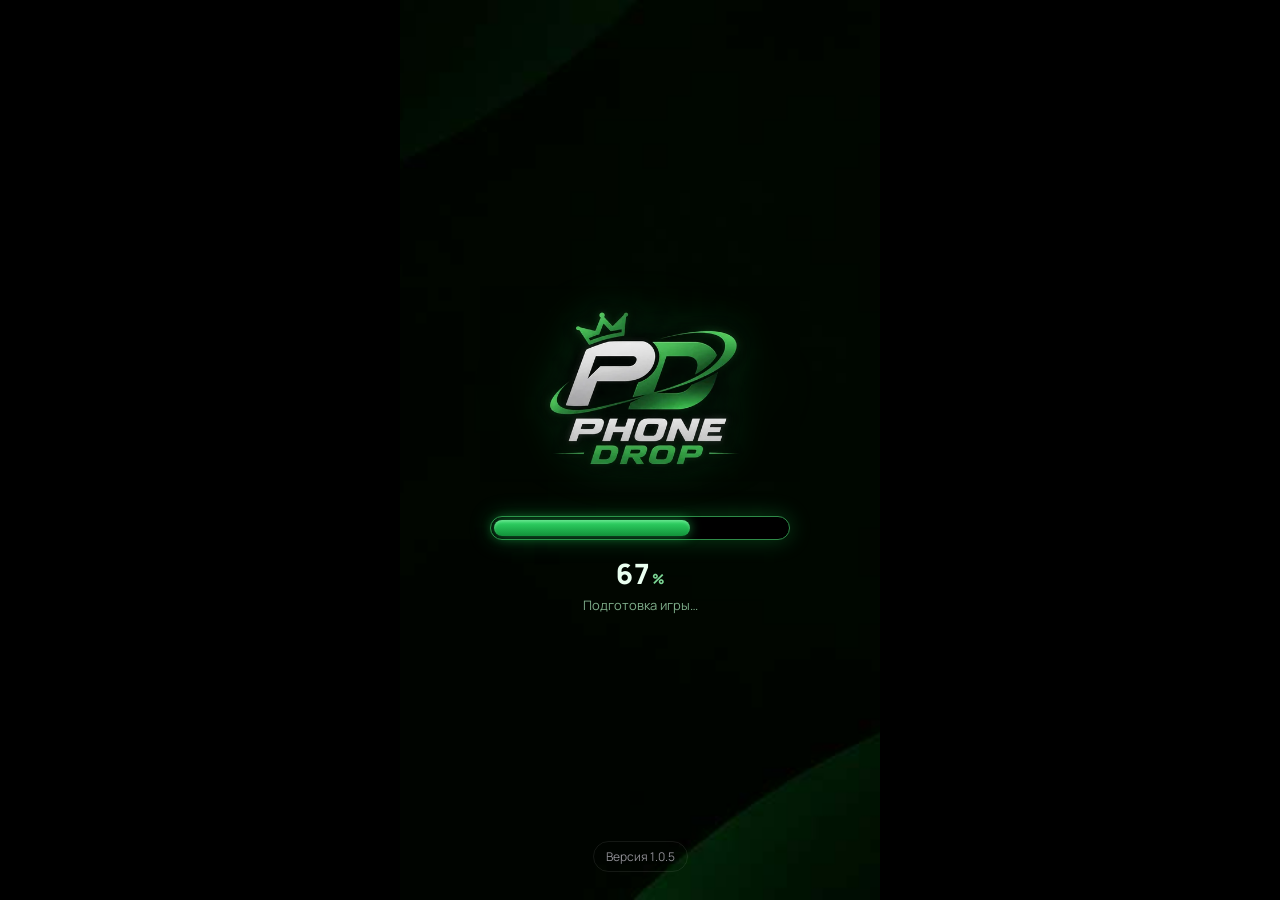
==== commit f0125073: "Rename Phone_Drop_1_0_7.html to index.html" ====
--- a/index.html
+++ b/index.html
@@ -159,6 +159,60 @@
 .q9b{width:min(300px,78vw);height:24px;border-radius:14px;border:1.5px solid #2f8a48;padding:3px;margin-top:34px;background:#000;box-shadow:0 0 22px #1fd45a44,inset 0 0 8px #000}
 .q9f{height:100%;width:0;border-radius:10px;background:linear-gradient(180deg,#34dd6a,#12923a);box-shadow:inset 0 2px 3px #ffffff40,0 0 12px #1fd45a99;transition:width .12s linear}
 .q9p{margin-top:14px;font-size:28px;font-weight:800;color:#eafff0;font-variant-numeric:tabular-nums}.q9p small{font-size:14px;color:#7bd593;margin-left:2px}.q9s{margin-top:4px;font-size:13px;color:#7fae8a}
+
+/* 1.0.6: реализм + оптимизация */
+*{backdrop-filter:none!important;-webkit-backdrop-filter:none!important}
+#app{background-image:none!important}
+.bal:after,.mk:after,.lp,.lp .bl,.pt,.fp,.or,.logo{animation:none!important}.pt,.fp{display:none!important}
+.ph.on svg,.ic svg,.ph svg{filter:none!important}
+.ic i:after,.oa i:after{display:none}.ic i,.oa i{box-shadow:none!important}
+.ic i{border-radius:14px}.oa i{border-radius:13px}
+.card{background:var(--s1)!important;border:1px solid #ffffff12;border-radius:12px!important}
+.btn{background:var(--b)!important;box-shadow:none!important;border-radius:10px;color:#fff}.btn.g{background:#04e061!important;color:#03230f}.btn.d{background:var(--s3)!important;color:var(--tx)}.btn.r{background:#ff405333!important;color:var(--r)}
+.ad{content-visibility:auto;contain-intrinsic-size:auto 250px}.ad .im{border-radius:8px;background:#161a24}.ad .pr2{font-weight:700}.ad .tt{font-weight:500}
+.os{border:3px solid var(--c);background:#000;border-radius:14%/6.4%;padding:3px;box-shadow:inset 0 0 0 2px #000,0 0 0 1px #ffffff1f,0 18px 36px #000a}
+.os:before,.os:after{content:'';position:absolute;width:3px;border-radius:2px;background:var(--c);filter:brightness(.8)}
+.os:before{right:-6px;top:24%;height:11%}.os:after{left:-6px;top:20%;height:7%;box-shadow:0 34px 0 var(--c)}
+.scr{border-radius:12.5%/5.8%;touch-action:pan-y}.hb{height:3px}
+.og{padding-top:0}
+.hs{position:absolute;left:0;right:0;top:37%;bottom:19%;display:flex;overflow-x:auto;overflow-y:hidden;scroll-snap-type:x mandatory;scrollbar-width:none;touch-action:pan-x;overscroll-behavior:contain}
+.hs::-webkit-scrollbar{display:none}.hp{flex:none;width:100%;scroll-snap-align:start;overflow-y:auto;scrollbar-width:none}
+.dts2{position:absolute;bottom:17.5%;left:0;right:0;display:flex;justify-content:center;gap:6px}.dts2 i{width:5px;height:5px;border-radius:50%;background:#fff6}.dts2 i:first-child{background:#fff}
+.ap{overflow-y:auto;touch-action:pan-y;overscroll-behavior:contain;scrollbar-width:none;-webkit-overflow-scrolling:touch}
+.rw{display:flex;justify-content:space-between;align-items:center;gap:8px;padding:11px 12px;background:#ffffff12;border-radius:10px;font-size:13px;flex-shrink:0}.rw span{color:var(--mu);font-size:12px;text-align:right}
+.vf{flex-shrink:0;height:230px;border-radius:12px;background:linear-gradient(#5d86b8 0,#9fb9d3 52%,#5b6a4c 52%,#2f3a2a 100%);position:relative;overflow:hidden}.vf:after{content:'';position:absolute;inset:18% 18%;border:1px solid #fff8;border-radius:2px}
+.gal{display:grid;grid-template-columns:repeat(3,1fr);gap:3px;flex-shrink:0}.gal i{aspect-ratio:1;display:block}
+.kp{display:grid;grid-template-columns:repeat(4,1fr);gap:6px;flex-shrink:0}.kp button{height:44px;border-radius:12px;background:#ffffff1a;font-weight:700;font-size:17px}.kp .o{background:#ff9f0a;color:#000}
+.cd{flex-shrink:0;font-size:34px;font-weight:300;text-align:right;padding:8px 4px;overflow:hidden}
+
+/* 1.0.7: новый интерфейс */
+:root{--bg:#000;--s1:#151517;--s2:#1f1f22;--s3:#2c2c30;--tx:#fff;--mu:#8e8e93;--b:#0af}
+body,#app{background:#000!important}
+.hd{background:#000!important;border-bottom:1px solid #ffffff14}
+.card{background:var(--s1)!important;border:0!important;border-radius:14px!important}
+.bal{background:#0a84ff!important;color:#fff}.bal .mu{color:#ffffffcc}
+.chip{background:var(--s2)!important;border-radius:20px;border:0}
+.mnav{background:#000!important;border-top:1px solid #ffffff14}
+#tt,#nb{background:#2c2c30!important;border:0!important;box-shadow:0 8px 24px #000a!important}
+#mb{background:#151517;border-radius:20px 20px 0 0}
+.ic i{border-radius:16px}.big{font-size:30px;letter-spacing:-.5px}.sr{background:var(--s2);border:0;border-radius:12px}
+.bxc{display:flex;gap:14px;align-items:center;padding:14px;background:var(--s1);border-radius:16px;border-left:4px solid var(--q)}
+.bxc svg{width:78px;height:78px;flex:none}.bxc .fx b{font-size:16px}.bxc .od{display:flex;gap:4px;margin-top:6px}.bxc .od i{height:5px;flex:1;border-radius:3px}
+.rl{position:relative;overflow:hidden;height:152px;border-radius:12px;background:#0b0b0d;margin:4px 0}
+.rlt{display:flex;gap:8px;padding:12px 0 12px 0;will-change:transform}
+.rc{flex:none;width:96px;height:128px;border-radius:10px;background:var(--s2);border-bottom:3px solid var(--q);display:flex;flex-direction:column;align-items:center;justify-content:flex-end;font-size:10px;font-weight:600;text-align:center;padding:4px;line-height:1.15;gap:2px}
+.rc .ph{width:88px;height:auto}.rlp{position:absolute;left:50%;top:0;bottom:0;width:2px;margin-left:-1px;background:#0af;box-shadow:0 0 10px #0af;z-index:2}
+.rl:before,.rl:after{content:'';position:absolute;top:0;bottom:0;width:60px;z-index:1;pointer-events:none}.rl:before{left:0;background:linear-gradient(90deg,#0b0b0d,#0000)}.rl:after{right:0;background:linear-gradient(270deg,#0b0b0d,#0000)}
+.obx{position:relative;width:130px;height:130px;margin:8px auto;animation:bsh 1s ease-in-out forwards}.obx svg{position:relative;z-index:1;width:100%;height:100%}
+.og2{position:absolute;inset:-34px;border-radius:50%;background:radial-gradient(circle,var(--q) 0,#0000 64%);opacity:0;animation:gl 1s ease-in forwards}
+.sp{position:absolute;left:50%;top:50%;width:6px;height:6px;margin:-3px;border-radius:50%;background:#fff;opacity:0;z-index:2;animation:spk .45s .6s ease-out forwards}
+@keyframes bsh{10%{transform:rotate(-8deg) translateX(-5px)}25%{transform:rotate(8deg) translateX(5px)}40%{transform:rotate(-9deg)}55%{transform:rotate(9deg) scale(1.05)}75%{transform:scale(1.14)}100%{transform:scale(1.3);opacity:.2}}
+@keyframes gl{to{opacity:.95}}@keyframes spk{0%{opacity:1;transform:rotate(var(--a)) translateX(14px)}100%{opacity:0;transform:rotate(var(--a)) translateX(100px)}}
+.rv{position:relative;display:grid;place-items:center;padding:14px 0;overflow:hidden;border-radius:14px}
+.rays{position:absolute;width:300px;height:300px;background:repeating-conic-gradient(var(--q) 0 7deg,#0000 7deg 20deg);opacity:.32;-webkit-mask:radial-gradient(circle,#000 0,#0000 68%);mask:radial-gradient(circle,#000 0,#0000 68%);animation:rot 9s linear infinite}
+.rv .pop{position:relative;width:170px}.pop{animation:pp .65s cubic-bezier(.2,1.4,.3,1) both}@keyframes pp{from{transform:scale(.25);opacity:0}}
+.rlb{display:inline-block;padding:3px 10px;border-radius:10px;font-size:12px;font-weight:700;background:var(--q);color:#000}
+.emp{font-size:64px;text-align:center;opacity:.35;animation:pp .5s both}
 </style></head><body>
 <div id="app">
 <div id="ld"><i class="pt" style="left:8%;animation-delay:-1s"></i><i class="pt" style="left:22%;animation-delay:-3.5s;animation-duration:7s"></i><i class="pt" style="left:37%;animation-delay:-5s"></i><i class="pt" style="left:51%;animation-delay:-2s;animation-duration:8s"></i><i class="pt" style="left:66%;animation-delay:-4.2s"></i><i class="pt" style="left:80%;animation-delay:-.5s;animation-duration:7s"></i><i class="pt" style="left:92%;animation-delay:-3s"></i><div class="em"><div class="or"><i></i></div><div class="or b"><i></i></div><div class="mk"><svg viewBox="0 0 56 64"><rect x="12" y="2" width="32" height="60" rx="8" fill="none" stroke="#fff" stroke-width="3.5"/><rect x="17.5" y="8" width="14" height="14" rx="4.5" fill="#fff"/><circle cx="28" cy="53" r="2.4" fill="#fff"/></svg></div></div><div class="ttl">Phone Drop</div><div class="sl">Покупай. Улучшай. Продавай.</div><div class="pct" id="pc">5%</div><div class="bar"><i id="pb"></i></div><div class="mu" id="ph" style="margin-top:16px;position:relative;z-index:1">Запуск ядра</div><div class="dt"><i style="--c:#9aa3b5"></i><i style="--c:#2b5bd7"></i><i style="--c:#ff6a00"></i><i style="--c:#f5c400"></i><i style="--c:#e11d48"></i><i style="--c:#34a853"></i></div><div class="vr">Версия 1.0.4</div></div>
@@ -187,8 +241,8 @@
 const cond=c=>c>=90?'Как новый':c>=75?'Хорошее':c>=55?'Б/у':'Нужен ремонт';
 const DS=[['sq2','#b9dfc9','#86bfa3','n',''],['diag2','#e9aab8','#c47b8c','n',''],['tri','#54456e','#2a2140','i',''],['tri','#9a948b','#5d5953','i',''],['col3','#c8b9ee','#9a88d2','p',''],['col3c','#3e5f4d','#20382c','p',''],['col4','#7d7d82','#3d3d41','p',''],['ring','#93b5d6','#5b82ac','p',''],['bigsq','#ececef','#c3c6cd','p',''],['col2','#f4c500','#c79a00','p',''],['sq3','#2d3350','#12152a','p',''],['sq3','#aeb8c2','#7d8893','p',''],['col3','#6eaadb','#3f7aae','p',''],['sq3','#8062ad','#4d3776','p',''],['bar','#30343a','#15171b','p',''],['ring','#33665a','#173a30','p',''],['nt','#f2f2f2','#cfd0d3','p',''],['sq3','#f6a300','#262626','p','s'],['ring','#4a3f38','#1c1815','p',''],['bar','#cfd9d4','#9eb0a8','p',''],['bigsq','#2f3b4c','#11151d','p',''],['tri','#c9cacf','#8f9199','i','f'],['bar','#dc7b3a','#a24f1c','i',''],['sq3','#2b3442','#10141b','p',''],['col3','#b9a7d8','#8f7bb8','p',''],['col2','#1d1e22','#0a0a0c','n',''],['col3','#1f4a3f','#0d1f1b','p',''],['sq3','#27292e','#0f1013','p',''],['sq3','#f4f4f6','#c9cad1','p','s'],['sq3','#7c2e55','#3c1429','p',''],['h3','#e7e9ef','#b8a6da','p',''],['ring','#6b5744','#2e231a','p',''],['ring','#f1ede4','#cdbfa6','p',''],['nt','#1b1316','#08050a','p',''],['bigsq','#e8e3d6','#a89e86','p',''],['h2','#17181b','#050506','h',''],['tri','#c9b8a3','#9d8a74','i',''],['diag2','#a6bcd1','#7b94ad','i',''],['col4','#9aa3b0','#5c6573','p',''],['bar','#e8e0d8','#bdb2a6','p',''],['ring','#2a2c30','#0e0f12','p',''],['ring','#9aa4a8','#5d6669','p',''],['nt','#1c1c1e','#0a0a0b','p',''],['sq3','#dfe7f2','#9db0cc','p',''],['ring','#c9602f','#7e3216','p',''],['sq3','#2f3b52','#141a29','p',''],['bar','#d9792e','#a24e18','i',''],['one','#1f2022','#0b0b0c','i',''],['col3','#26293a','#0e1018','p','f'],['col2','#9bb7e8','#6c8ac2','p','f'],['bar','#cfd5e0','#97a1b3','p',''],['x17','#2b2f3a','#0f1117','p',''],['sq3','#d0d6e0','#9aa4b4','p',''],['nt','#f2f2f2','#cfd0d3','p',''],['col2','#c64d78','#8a2a50','p','f'],['sq3','#d4e9ff','#7fb4e8','p',''],['ring','#e9e3da','#c1b6a4','p',''],['sq3','#262a31','#0e1015','p',''],['sq3','#6f8fd1','#3e5aa0','p',''],['sq3','#101114','#25272c','p','s'],['vivo','#1c1d21','#08080a','p',''],['h2','#c6c8cc','#8e9096','t','t'],['h2','#a7b8d6','#7f93b8','t','t'],['h2','#8e9099','#4f5159','t','t'],['h2','#d9dde4','#a9afbd','t','t'],['h2','#3e5a52','#1d2f2a','t','t'],['h2','#f2efe8','#cfc6b0','t','t'],['col2','#5b6fe0','#3d4fb5','i',''],['diag2','#b9a9d9','#8c7bb5','n',''],['col3','#2b3a5c','#141c33','p',''],['bar','#e9eef2','#c2ccd6','p',''],['ring','#2d3340','#12151c','p',''],['col3','#4a6fd0','#2a428a','p',''],['sq3','#f5c400','#b58f00','p',''],['ring','#1f2430','#0a0c11','p',''],['ring','#cfd4dc','#8f97a6','p','f'],['ring','#27303a','#0e1218','p','f'],['vivo','#e8e2d6','#b9ae98','p','f'],['col3','#9fd2b8','#6aa88c','p',''],['a_v','#d9e0ee','#aab4cc','i',''],['s_s','#e9d9c8','#b99f84','p',''],['p_p','#c9d6e8','#8ea3c4','p',''],['sq3','#5a4a7c','#2d2347','p',''],['sq3','#e9e9ee','#b8bac4','p',''],['sq3','#2d3a4a','#121820','p',''],['col2','#5a6b75','#2b343a','p',''],['ring','#d9c9f0','#a58bd0','p',''],['col2','#2a3b66','#111a38','p',''],['ring','#d4e4e0','#9ab9b0','p','']];
 let AN=0;
-const lz0=(x,y,r,ms)=>`<circle cx="${x}" cy="${y}" r="${r}" fill="#07080b" stroke="${ms}" stroke-width="1.1"/><radialGradient id="lg" cx=".35" cy=".3" r=".8"><stop offset="0" stop-color="#5a74c8"/><stop offset=".5" stop-color="#121c40"/><stop offset="1" stop-color="#03050b"/></radialGradient><circle cx="${x}" cy="${y}" r="${r*.66}" fill="url(#lg)"/><circle cx="${x}" cy="${y}" r="${r*.48}" fill="none" stroke="#6b8cff" stroke-opacity=".35" stroke-width=".25"/><path d="M${x-r*.5} ${y+r*.35}A${r*.62} ${r*.62} 0 0 0 ${x+r*.45} ${y+r*.4}" fill="none" stroke="#3df0d0" stroke-opacity=".45" stroke-width=".35"/><circle cx="${x}" cy="${y}" r="${r*.3}" fill="#0a0f1e"/><circle cx="${x-r*.28}" cy="${y-r*.28}" r="${r*.17}" fill="#fff" opacity=".75"/>`;
-const lz=(x,y,r,ms)=>`<circle cx="${x}" cy="${y}" r="${r+1}" fill="#000" opacity=".45"/>`+lz0(x,y,r,ms)+`<circle cx="${x}" cy="${y}" r="${r*.78}" fill="none" stroke="#8a6cff" stroke-opacity=".35" stroke-width=".35"/><ellipse cx="${x+r*.25}" cy="${y+r*.3}" rx="${r*.3}" ry="${r*.14}" fill="#5aa0ff" opacity=".28" transform="rotate(-30 ${x} ${y})"/>`;
+const lz0=(x,y,r,ms)=>`<defs><linearGradient id="lr" x1="0" y1="0" x2="1" y2="1"><stop offset="0" stop-color="#eef0f3"/><stop offset=".45" stop-color="#868c95"/><stop offset="1" stop-color="#2a2d32"/></linearGradient><radialGradient id="lg" cx=".38" cy=".32" r=".8"><stop offset="0" stop-color="#4a5f9c"/><stop offset=".35" stop-color="#141d3a"/><stop offset="1" stop-color="#020307"/></radialGradient></defs><circle cx="${x}" cy="${y}" r="${r}" fill="url(#lr)"/><circle cx="${x}" cy="${y}" r="${r*.86}" fill="#050608"/><circle cx="${x}" cy="${y}" r="${r*.7}" fill="url(#lg)"/><circle cx="${x}" cy="${y}" r="${r*.5}" fill="none" stroke="#7d8fd0" stroke-opacity=".3" stroke-width=".25"/><circle cx="${x}" cy="${y}" r="${r*.3}" fill="#05070f"/><path d="M${x-r*.5} ${y+r*.3}A${r*.6} ${r*.6} 0 0 0 ${x+r*.4} ${y+r*.42}" fill="none" stroke="#b05cff" stroke-opacity=".4" stroke-width=".3"/><circle cx="${x-r*.3}" cy="${y-r*.3}" r="${r*.12}" fill="#fff" opacity=".7"/>`;
+const lz=(x,y,r,ms)=>`<circle cx="${x}" cy="${y}" r="${r+.9}" fill="#000" opacity=".4"/>`+lz0(x,y,r,ms);
 function art(m,on,c=100){const [lay,c1,c2,cut,fl]=DS[m],n=++AN,br=PH[m][0],w=fl=='t'?50:38,h=fl=='t'?70:84,ms=br=='Apple'?'#767a82':'#a9afb9';
 const back=(x,y)=>{const L=(a,b,r)=>lz(x+a,y+b,r,ms),F=(a,b)=>`<circle cx="${x+a}" cy="${y+b}" r="1.4" fill="#ffe6a0"/>`,I=(a,b,ww,hh,r)=>`<rect x="${x+a}" y="${y+b}" width="${ww}" height="${hh}" rx="${r}" fill="url(#i${n})" stroke="#fff" stroke-opacity=".3" stroke-width=".5"/><rect x="${x+a+.5}" y="${y+b+.5}" width="${ww-1}" height="${hh-1}" rx="${r-.5}" fill="none" stroke="#fff" stroke-opacity=".16" stroke-width=".3"/>`;let k='';
 if(fl=='f')k+=`<rect x="${x+18.6}" y="${y}" width=".8" height="${h}" fill="#000" opacity=".35"/>`;if(fl=='s')k+=`<rect x="${x+15.5}" y="${y}" width="7" height="${h}" fill="#141414"/><rect x="${x+18.7}" y="${y}" width=".6" height="${h}" fill="#fff" opacity=".6"/>`;
@@ -227,7 +281,7 @@
 <div class="card bal"><div class="mu">Баланс</div><div class="big" id="bal">${rub(S.money)}</div><div class="row" style="justify-content:space-between;margin-top:6px"><span class="mu">📍 ${S.city} · день ${S.day}</span><span class="mu">Капитал ${rub(nw())}</span></div></div>
 <div class="grid">${APPS.map(a=>`<button class="ic" onclick="A.open('${a[0]}')"><i style="background:${a[3]}">${a[2]}</i>${a[1]}${a[0]=='msg'&&u?`<span class="bd">${u}</span>`:''}</button>`).join('')}</div>
 <div class="card mu" style="font-size:13px;line-height:1.5">Покупайте телефоны дешевле рынка, улучшайте в Upgrade, проверяйте в TYNTYTY Benchmark и продавайте дороже. В других городах цены другие.</div>
-<div class="mu" style="text-align:center;margin-top:auto">Phone Drop · версия 1.0.5</div>`}
+<div class="mu" style="text-align:center;margin-top:auto">Phone Drop · версия 1.0.7</div>`}
 let bt=0;function tween(a,b){const e=$('#bal');if(!e)return;const t0=performance.now();const f=t=>{const k=Math.min(1,(t-t0)/600);e.textContent=rub(a+(b-a)*(1-Math.pow(1-k,3)));k<1&&requestAnimationFrame(f)};requestAnimationFrame(f)}
 /* ---------- NAV ---------- */
 const T={market:'Avito',msg:'Messenger',up:'Upgrade',trv:'Travel',wal:'Wallet',inv:'Inventory',bm:'TYNTYTY Benchmark',os:'Телефон',wrk:'Мастерская',set:'Настройки',adm:'Админ-панель'};
@@ -320,7 +374,7 @@
 else c=`<b style='font-size:17px'>О телефоне</b><div class='mu' style='line-height:1.7'>Модель: ${P[1]}<br>Бренд: ${P[0]}<br>Состояние: ${p.c}%<br>Батарея: ${bat}%<br>Уровень: ${p.u}/5<br>Цена: ${rub(val(p))}<br>Рекорд: ${p.best||'—'}</div>`;
 b=`<div class='pgx ap'>${bk}${c}</div>`}
 return `<div class='osw'><div class='os' style='--c:${d[1]}'><div class='scr' style='background:${wp}'><div class='sb'><b>${tm}</b><span>5G ▂▄▆ ${bat}%</span></div>${d[3]=='h'?'':`<i class='cut ${d[3]}'></i>`}${b}<div class='hb' onclick='A.swipe()'></div></div></div><div class='mu'>Свайп вверх по экрану: разблокировать и вернуться домой</div></div>`},
-set(){return `<div class='card'><b>Обои главного экрана</b><div class='sws' style='margin-top:10px'>${WP.map((w,i)=>`<button class='${S.cfg.wp==i?'on':''}' style='background:${w||'#0a0c11'}' onclick='A.gwp(${i})'></button>`).join('')}</div></div><div class='card'><b>Цвет акцента</b><div class='sws' style='margin-top:10px'>${['#00aaff','#04e061','#965eeb','#ff4053','#ffc43d','#ff7a00','#1fe5d0','#ff4fa3'].map(c=>`<button class='${S.cfg.ac==c?'on':''}' style='background:${c}' data-c='${c}' onclick='A.ac(this.dataset.c)'></button>`).join('')}</div></div><div class='card row'><span class='fx'>Звуки</span><button class='chip ${S.cfg.mute?'':'on'}' onclick='A.tg("mute")'>${S.cfg.mute?'Выкл':'Вкл'}</button></div><div class='card row'><span class='fx'>Вибрация</span><button class='chip ${S.cfg.hap?'on':''}' onclick='A.tg("hap")'>${S.cfg.hap?'Вкл':'Выкл'}</button></div><div class='card'><b>Админ-панель</b><div class='row' style='margin-top:10px'><input id='pw' type='password' placeholder='Пароль' style='flex:1;min-width:0;background:var(--s2);border:1px solid #ffffff1a;border-radius:12px;padding:11px;color:#fff;font:inherit'><button class='btn' onclick='A.adm()'>Войти</button></div></div><div class='card'><b>Об игре</b><div class='mu' style='margin-top:8px;line-height:1.6'>Создатель игры: <b style='color:var(--tx)'>tnz1er52</b> — разработчик<br>Phone Drop 1.0.5</div></div><div class='card row'><span class='fx'>Phone Drop 1.0.5</span><button class='chip' onclick='A.upd2()'>Обновления</button></div><button class='btn r' onclick='A.reset()'>Сбросить прогресс</button>`},
+set(){return `<div class='card'><b>Обои главного экрана</b><div class='sws' style='margin-top:10px'>${WP.map((w,i)=>`<button class='${S.cfg.wp==i?'on':''}' style='background:${w||'#0a0c11'}' onclick='A.gwp(${i})'></button>`).join('')}</div></div><div class='card'><b>Цвет акцента</b><div class='sws' style='margin-top:10px'>${['#00aaff','#04e061','#965eeb','#ff4053','#ffc43d','#ff7a00','#1fe5d0','#ff4fa3'].map(c=>`<button class='${S.cfg.ac==c?'on':''}' style='background:${c}' data-c='${c}' onclick='A.ac(this.dataset.c)'></button>`).join('')}</div></div><div class='card row'><span class='fx'>Звуки</span><button class='chip ${S.cfg.mute?'':'on'}' onclick='A.tg("mute")'>${S.cfg.mute?'Выкл':'Вкл'}</button></div><div class='card row'><span class='fx'>Вибрация</span><button class='chip ${S.cfg.hap?'on':''}' onclick='A.tg("hap")'>${S.cfg.hap?'Вкл':'Выкл'}</button></div><div class='card'><b>Админ-панель</b><div class='row' style='margin-top:10px'><input id='pw' type='password' placeholder='Пароль' style='flex:1;min-width:0;background:var(--s2);border:1px solid #ffffff1a;border-radius:12px;padding:11px;color:#fff;font:inherit'><button class='btn' onclick='A.adm()'>Войти</button></div></div><div class='card'><b>Об игре</b><div class='mu' style='margin-top:8px;line-height:1.6'>Создатель игры: <b style='color:var(--tx)'>tnz1er52</b> — разработчик<br>Phone Drop 1.0.7</div></div><div class='card row'><span class='fx'>Phone Drop 1.0.7</span><button class='chip' onclick='A.upd2()'>Обновления</button></div><button class='btn r' onclick='A.reset()'>Сбросить прогресс</button>`},
 adm(){if(!ADM)return `<div class='card mu'>Нет доступа</div>`;return `<div class='card'><b>Деньги</b><div class='sc' style='margin-top:10px'><button class='chip on' onclick='A.cash(100000)'>+100 000</button><button class='chip on' onclick='A.cash(1000000)'>+1 000 000</button><button class='chip' onclick='A.cash(-S.money)'>Обнулить</button></div></div><div class='card'><b>Выдать телефон</b><div class='row' style='margin-top:10px'><select id='gv' style='flex:1;min-width:0;background:var(--s2);color:#fff;border:0;border-radius:12px;padding:11px;font:inherit'>${PH.map((x,i)=>`<option value='${i}'>${x[1]}</option>`).join('')}</select><button class='btn' onclick='A.give()'>Выдать</button></div></div><div class='card'><b>Читы</b><div class='sc' style='margin-top:10px'><button class='chip ${S.cfg.sure?'on':''}' onclick='A.tg("sure")'>Апгрейд 100%</button><button class='chip ${S.cfg.free?'on':''}' onclick='A.tg("free")'>Бесплатные поездки</button></div></div><div class='card'><b>Мир</b><div class='sc' style='margin-top:10px'><button class='chip' onclick='A.day(7)'>+7 дней</button><button class='chip' onclick='A.wait()'>Новые лоты</button><button class='chip' onclick='A.rare()'>Редкий лот</button></div></div>`},
 inv(){if(!S.inv.length)return '<div class="card mu">Склад пуст. Купите первый телефон в Avito.</div>';
 return S.inv.map(p=>`<div class="card"><div class="row">${art(p.m,p.on,p.c,p)}<div class="fx"><b>${PH[p.m][1]}</b><div class="mu" style="font-size:12px">Состояние ${p.c}% · ур. ${p.u}/5 · ${p.on?'включён':'выключен'}${p.best?' · '+p.best.toLocaleString('ru-RU')+' б.':''}</div><div>Цена здесь: <b>${rub(val(p))}</b></div><div class="mu" style="font-size:12px">Куплен за ${rub(p.cost)}</div></div></div>
@@ -394,7 +448,7 @@
 document.addEventListener('pointermove',e=>{if(WD){const dx=e.clientX-WD.x;if(Math.abs(dx)>6)WD.m=1;if(WD.m){WK.rz=WD.rz+dx*.6;const r=$('#r3');if(r){r.style.transition='none';r.style.transform=`rotateX(58deg) rotateZ(${WK.rz}deg)`}}}});
 document.addEventListener('pointerup',()=>{if(WD&&WD.m){WK.nc=1;setTimeout(()=>WK.nc=0,60)}WD=null});
 const CH=[['1.1.0','Установлена',['Небольшая обнова)']],['1.0.5','',['Новый загрузочный экран: тёмно-синий, лёгкий и быстрый','Камеры переделаны по реальным моделям: iPhone, Galaxy, Pixel, Xiaomi','Новые города России и страны: Беларусь, Казахстан, Армения, Грузия, Турция, ОАЭ, Китай, Киргизия','Кнопка «Продать» первая в меню Avito','Платная проверка телефона перед покупкой','Оригинальные коробки: цена +4%','Фото своего телефона по просьбе покупателя, обмен и отмена сделок','Реалистичный бенчмарк с нагревом и троттлингом','Реалистичные звуки смартфона','Настройка: полностью отключить уведомления','10 новых моделей']],['1.0.4','',['Объемные объективы: стекло, покрытие, блики, фаски на модулях камер','Статус-бар и батарея на экранах включённых телефонов','13 новых моделей: iPhone 16, Galaxy S25, OnePlus 13, складные Find N5, Magic V5, X Fold5 и др.','Новости рынка: распродажи и всплески цен на бренды','Достижения с наградами в профиле','Конфетти, новые кнопки и карточки','Резервная копия: экспорт и импорт сохранения','Исправлено: потеря сохранения при большой картинке, счёт задания «сборка»']],['1.0.3','',['Avito по-новому: категории, фильтры, город, меню «Разместить»','Доставка: заказывайте телефон из другого города','История цен по каждой модели, цены как на Авито','Планшеты и 15 новых телефонов, Vivo и Xiaomi 17 как настоящие','Распаковка случайных коробок','Ежедневные задания и награды','Кастом 3D: цвет корпуса и своя картинка','Промокоды OBN103 и TNZ22','Анимированный баланс, раздел «Об игре»']],['1.0.2','',['Avito вместо Market: поиск, чат, профиль, избранное','3D-мастерская: снимайте и меняйте АКБ, экран, камеру, плату, корпус','Детали: покупка и сборка телефонов','ОС как у реальных брендов: iOS, One UI, HyperOS, Pixel, Nothing OS и др.','TYNTYTY и Upgrade прямо на экране телефона','28 новых телефонов и более реалистичные корпуса','Звуки, новый экран загрузки, плавные анимации','Бонус-коды и уведомления','Новые иконки приложений','3D-мастерская: порядок разборки и вид «в сборе»']],['1.0.1','',['18 новых телефонов и редкие лоты','Телефон: свайп вверх, приложения, обои','Настройки и админ-панель']],['1.0.0','',['Маркетплейс, торг и встречи','Поезда, автобусы и самолёты','Upgrade и TYNTYTY Benchmark']]];
-A.log=function(){showM(`<b style='font-size:22px'>Обновления</b><div class='card row' style='background:#04e06118;border-color:#04e06155'><span style='font-size:22px;color:var(--g)'>✓</span><div class='fx'><b>У вас последняя версия</b><div class='mu' style='font-size:12px'>Phone Drop 1.0.5</div></div></div><div style='display:flex;flex-direction:column;gap:10px;max-height:46vh;overflow:auto'>${CH.map(c=>`<div class='card'><div class='row' style='justify-content:space-between'><b>Версия ${c[0]}</b>${c[1]?`<span class='tg'>${c[1]}</span>`:''}</div>${c[2].map(t=>`<div class='row' style='margin-top:8px;align-items:flex-start'><span style='color:var(--b)'>●</span><span style='font-size:14px'>${t}</span></div>`).join('')}</div>`).join('')}</div><button class='btn' onclick='closeM()'>Закрыть</button>`)};
+A.log=function(){showM(`<b style='font-size:22px'>Обновления</b><div class='card row' style='background:#04e06118;border-color:#04e06155'><span style='font-size:22px;color:var(--g)'>✓</span><div class='fx'><b>У вас последняя версия</b><div class='mu' style='font-size:12px'>Phone Drop 1.0.7</div></div></div><div style='display:flex;flex-direction:column;gap:10px;max-height:46vh;overflow:auto'>${CH.map(c=>`<div class='card'><div class='row' style='justify-content:space-between'><b>Версия ${c[0]}</b>${c[1]?`<span class='tg'>${c[1]}</span>`:''}</div>${c[2].map(t=>`<div class='row' style='margin-top:8px;align-items:flex-start'><span style='color:var(--b)'>●</span><span style='font-size:14px'>${t}</span></div>`).join('')}</div>`).join('')}</div><button class='btn' onclick='closeM()'>Закрыть</button>`)};
 A.upd=function(){const b=$('#upd');b.innerHTML=`<span class='spin' style='display:inline-block'>⟳</span> Проверка…`;snd('tap');setTimeout(()=>{b.innerHTML='✓ Актуально';A.log();setTimeout(()=>{if($('#upd'))$('#upd').innerHTML='⟳ Обновления'},2500)},1300)};A.upd2=A.log;
 {const ld=$('#ld');[...ld.children].forEach(c=>{if(!c.classList.contains('fp'))c.remove()});ld.insertAdjacentHTML('beforeend',`<div class='lp'><i class='bl b1'></i><i class='bl b2'></i><i class='bl b3'></i><div class='nm' id='pc'>5<small>%</small></div><div class='lb2'>LOADING</div><div class='bar2'><i id='pb'></i></div></div><div class='mu' id='ph' style='margin-top:26px;position:relative;z-index:1'>Запуск ядра</div><div class='vr'>Версия 1.0.4</div>`)}
 const IC=(p,f)=>`<svg viewBox='0 0 24 24' width='34' height='34' fill='${f?'#fff':'none'}' stroke='#fff' stroke-width='1.8' stroke-linecap='round' stroke-linejoin='round'>${p}</svg>`;
@@ -491,8 +545,8 @@
 const lens=(X,Y,r)=>`<circle cx='${X}' cy='${Y}' r='${r+.9}' fill='#000' opacity='.35'/><circle cx='${X}' cy='${Y}' r='${r+.3}' fill='#08090c' stroke='url(#mt${n})' stroke-width='.9'/><circle cx='${X}' cy='${Y}' r='${r*.86}' fill='#0c0d11'/><circle cx='${X}' cy='${Y}' r='${r*.72}' fill='url(#lg${n})'/><circle cx='${X}' cy='${Y}' r='${r*.54}' fill='none' stroke='#8a6cff' stroke-opacity='.45' stroke-width='${Math.max(.15,r*.05)}'/><circle cx='${X}' cy='${Y}' r='${r*.4}' fill='none' stroke='#2fe0d0' stroke-opacity='.35' stroke-width='${Math.max(.12,r*.035)}'/><circle cx='${X}' cy='${Y}' r='${r*.24}' fill='#010208'/><ellipse cx='${X-r*.3}' cy='${Y-r*.34}' rx='${r*.28}' ry='${r*.16}' fill='#fff' opacity='.6' transform='rotate(-35 ${X-r*.3} ${Y-r*.34})'/><circle cx='${X+r*.34}' cy='${Y+r*.3}' r='${r*.09}' fill='#9fc6ff' opacity='.7'/>`,
 flash=(X,Y)=>`<circle cx='${X}' cy='${Y}' r='1.7' fill='#1a1a1a' stroke='#b8bcc6' stroke-width='.25'/><circle cx='${X}' cy='${Y}' r='1' fill='#fff4c8'/>`,
 isl=(X,Y,a,b,ww,hh,r)=>`<rect x='${X+a+.5}' y='${Y+b+.9}' width='${ww}' height='${hh}' rx='${r}' fill='#000' opacity='.32'/><rect x='${X+a}' y='${Y+b}' width='${ww}' height='${hh}' rx='${r}' fill='url(#is${n})' stroke='#fff' stroke-opacity='.28' stroke-width='.4'/><rect x='${X+a+.5}' y='${Y+b+.5}' width='${ww-1}' height='${hh-1}' rx='${Math.max(.5,r-.5)}' fill='none' stroke='#fff' stroke-opacity='.14' stroke-width='.3'/>`;
-const back=(X,Y)=>{let k='';if(L0.i)k+=isl(X,Y,...L0.i);if(L0.bar)k+=`<rect x='${X}' y='${Y+L0.bar[0]}' width='${w}' height='${L0.bar[1]}' fill='#0b0c0f'/><rect x='${X}' y='${Y+L0.bar[0]}' width='${w}' height='.8' fill='#fff' opacity='.22'/><rect x='${X}' y='${Y+L0.bar[0]+L0.bar[1]-.5}' width='${w}' height='.5' fill='#000' opacity='.5'/>`;if(L0.c)k+=`<circle cx='${X+L0.c[0]}' cy='${Y+L0.c[1]}' r='${L0.c[2]}' fill='#07080b' stroke='url(#fm${n})' stroke-width='2'/><circle cx='${X+L0.c[0]}' cy='${Y+L0.c[1]}' r='${L0.c[2]-2.4}' fill='none' stroke='#fff' stroke-opacity='.15' stroke-width='.4'/>`;if(L0.rs){const q=L0.rs;k+=`<rect x='${X+q[0]}' y='${Y+q[1]}' width='${q[2]}' height='${q[3]}' rx='3.6' fill='#0a1226' stroke='#fff' stroke-opacity='.3' stroke-width='.4'/><text x='${X+q[0]+q[2]/2}' y='${Y+q[1]+8}' font-size='3.6' font-weight='800' text-anchor='middle' fill='#9fe0ff'>9:41</text><circle cx='${X+q[0]+q[2]/2}' cy='${Y+q[1]+15}' r='2.6' fill='#1fe5d0' opacity='.7'/>`}if(L0.nt)k+=`<circle cx='${X+w/2}' cy='${Y+46}' r='10' fill='none' stroke='#000' stroke-opacity='.2' stroke-width='.8'/><path d='M${X+8} ${Y+64}h22M${X+8} ${Y+68}h14M${X+w/2} ${Y+36}v-8' stroke='#000' stroke-opacity='.25' stroke-width='.7'/><circle cx='${X+30}' cy='${Y+76}' r='1.2' fill='#ff3b30'/>`;(L0.l||[]).forEach(q=>k+=lens(X+q[0],Y+q[1],q[2]));(L0.f||[]).forEach(q=>k+=flash(X+q[0],Y+q[1]));if(L0.lid)k+=`<circle cx='${X+L0.lid[0]}' cy='${Y+L0.lid[1]}' r='1.4' fill='#050506' stroke='#fff' stroke-opacity='.2' stroke-width='.2'/>`;if(L0.t)k+=`<text x='${X+L0.t[1]}' y='${Y+L0.t[2]}' font-size='2.1' fill='#fff' fill-opacity='.55' text-anchor='middle' font-weight='800'>${L0.t[0]}</text>`;
-k+=br=='Apple'?`<g transform='translate(${X+w/2-2.6} ${Y+h*.5-2.9}) scale(.22)'><path d='${APL}' fill='#fff' fill-opacity='.55'/></g>`:br=='Google'||br=='Nothing'?'':`<text x='${X+w/2}' y='${Y+h-7}' text-anchor='middle' font-size='3.2' font-weight='800' fill='#fff' fill-opacity='.55' letter-spacing='.5'>${br.toUpperCase()}</text>`;if(fo)k+=`<rect x='${X+w/2-.3}' y='${Y}' width='.6' height='${h}' fill='#000' opacity='.3'/>`;const sc=c<85?Math.min(7,Math.ceil((90-c)/8)):0;for(let i=0;i<sc;i++)k+=`<path d='M${X+5+i*4.3} ${Y+36+(i*17)%34}l${5+i} ${-3-i}' stroke='#fff' stroke-opacity='.35' stroke-width='.3'/>`;if(c<70)k+=`<circle cx='${X+rx*.6}' cy='${Y+h-rx*.6}' r='1.4' fill='#fff' opacity='.2'/><circle cx='${X+w-rx*.6}' cy='${Y+rx*.6}' r='1.1' fill='#fff' opacity='.18'/>`;
+const back=(X,Y)=>{let k='';if(L0.i)k+=isl(X,Y,...L0.i);if(L0.bar)k+=`<rect x='${X}' y='${Y+L0.bar[0]}' width='${w}' height='${L0.bar[1]}' fill='#0b0c0f'/><rect x='${X}' y='${Y+L0.bar[0]}' width='${w}' height='.8' fill='#fff' opacity='.22'/><rect x='${X}' y='${Y+L0.bar[0]+L0.bar[1]-.5}' width='${w}' height='.5' fill='#000' opacity='.5'/>`;if(L0.c)k+=`<circle cx='${X+L0.c[0]}' cy='${Y+L0.c[1]}' r='${L0.c[2]}' fill='#07080b' stroke='url(#fm${n})' stroke-width='2'/><circle cx='${X+L0.c[0]}' cy='${Y+L0.c[1]}' r='${L0.c[2]-2.4}' fill='none' stroke='#fff' stroke-opacity='.15' stroke-width='.4'/>`;if(L0.rs){const q=L0.rs;k+=`<rect x='${X+q[0]}' y='${Y+q[1]}' width='${q[2]}' height='${q[3]}' rx='3.6' fill='#0a1226' stroke='#fff' stroke-opacity='.3' stroke-width='.4'/><text x='${X+q[0]+q[2]/2}' y='${Y+q[1]+8}' font-size='3.6' font-weight='800' text-anchor='middle' fill='#9fe0ff'>9:41</text><circle cx='${X+q[0]+q[2]/2}' cy='${Y+q[1]+15}' r='2.6' fill='#1fe5d0' opacity='.7'/>`}(L0.r||[]).forEach(q=>{k+=`<rect x='${X+q[0]}' y='${Y+q[1]}' width='${q[2]}' height='${q[3]}' rx='${q[4]}' fill='${q[5]=='M'?`url(#gm${n})`:q[5]=='O'?`url(#go${n})`:q[5]}'${q[6]?` stroke='${q[6]}' stroke-opacity='.3' stroke-width='.35'`:''}/>`});(L0.ci||[]).forEach(q=>k+=`<circle cx='${X+q[0]}' cy='${Y+q[1]}' r='${q[2]}' fill='${q[3]}'/>`);if(L0.nt)k+=`<circle cx='${X+w/2}' cy='${Y+46}' r='10' fill='none' stroke='#000' stroke-opacity='.2' stroke-width='.8'/><path d='M${X+8} ${Y+64}h22M${X+8} ${Y+68}h14M${X+w/2} ${Y+36}v-8' stroke='#000' stroke-opacity='.25' stroke-width='.7'/><circle cx='${X+30}' cy='${Y+76}' r='1.2' fill='#ff3b30'/>`;(L0.l||[]).forEach(q=>k+=lens(X+q[0],Y+q[1],q[2]));(L0.f||[]).forEach(q=>k+=flash(X+q[0],Y+q[1]));(L0.tx||[]).forEach(q=>k+=`<text x='${X+q[1]}' y='${Y+q[2]}' font-size='${q[3]}' fill='${q[4]}' text-anchor='middle' font-weight='800'>${q[0]}</text>`);if(L0.g)k+=`<text x='${X+w/2}' y='${Y+47}' font-size='7' font-weight='700' text-anchor='middle' fill='#9aa0a6' opacity='.85' font-family='Arial,sans-serif'>G</text>`;if(L0.lid)k+=`<circle cx='${X+L0.lid[0]}' cy='${Y+L0.lid[1]}' r='1.4' fill='#050506' stroke='#fff' stroke-opacity='.2' stroke-width='.2'/>`;if(L0.t)k+=`<text x='${X+L0.t[1]}' y='${Y+L0.t[2]}' font-size='2.1' fill='#fff' fill-opacity='.55' text-anchor='middle' font-weight='800'>${L0.t[0]}</text>`;
+k+=br=='Apple'?`<g transform='translate(${X+w/2-2.6} ${Y+h*.5-2.9}) scale(.22)'><path d='${APL}' fill='#fff' fill-opacity='.55'/></g>`:br=='Google'||br=='Nothing'||L0.nb?'':`<text x='${X+w/2}' y='${Y+h-7}' text-anchor='middle' font-size='3.2' font-weight='800' fill='#fff' fill-opacity='.55' letter-spacing='.5'>${br.toUpperCase()}</text>`;if(fo)k+=`<rect x='${X+w/2-.3}' y='${Y}' width='.6' height='${h}' fill='#000' opacity='.3'/>`;const sc=c<85?Math.min(7,Math.ceil((90-c)/8)):0;for(let i=0;i<sc;i++)k+=`<path d='M${X+5+i*4.3} ${Y+36+(i*17)%34}l${5+i} ${-3-i}' stroke='#fff' stroke-opacity='.35' stroke-width='.3'/>`;if(c<70)k+=`<circle cx='${X+rx*.6}' cy='${Y+h-rx*.6}' r='1.4' fill='#fff' opacity='.2'/><circle cx='${X+w-rx*.6}' cy='${Y+rx*.6}' r='1.1' fill='#fff' opacity='.18'/>`;
 const bt=`<rect x='${X+w-.3}' y='${Y+(tb?18:24)}' width='1.5' height='${tb?7:9}' rx='.7' fill='url(#fm${n})'/><rect x='${X-1.2}' y='${Y+(tb?14:20)}' width='1.5' height='6' rx='.7' fill='url(#fm${n})'/><rect x='${X-1.2}' y='${Y+(tb?22:28)}' width='1.5' height='6' rx='.7' fill='url(#fm${n})'/>${br=='Apple'&&!tb?`<rect x='${X-1.2}' y='${Y+13}' width='1.5' height='3.4' rx='.7' fill='url(#fm${n})'/>`:''}${CAMCTL.includes(m)?`<rect x='${X+w-.3}' y='${Y+56}' width='1.5' height='7' rx='.7' fill='url(#fm${n})'/>`:''}`;
 return `<g transform='rotate(-3 ${X+w/2} ${Y+h/2})'>${bt}<rect x='${X}' y='${Y}' width='${w}' height='${h}' rx='${rx}' fill='url(#fm${n})'/><rect x='${X+fr}' y='${Y+fr}' width='${w-2*fr}' height='${h-2*fr}' rx='${rx-fr}' fill='url(#bg${n})'/>${sk.img?`<image href='${sk.img}' x='${X+fr}' y='${Y+fr}' width='${w-2*fr}' height='${h-2*fr}' preserveAspectRatio='xMidYMid slice' style='clip-path:inset(0 round ${rx-fr}px)'/>`:''}<path d='M${X+1.4} ${Y+10}h${w-2.8}M${X+1.4} ${Y+h-10}h${w-2.8}' stroke='#000' stroke-opacity='.14' stroke-width='.45'/>${k}<rect x='${X+fr}' y='${Y+fr}' width='${w-2*fr}' height='${h-2*fr}' rx='${rx-fr}' fill='url(#sh${n})' opacity='${gl}'/></g>`};
 const front=(X,Y)=>{const b=tb?3:bp[1]=='t'?1.7:1.9,sx=X+b,sy=Y+b,sw=w-2*b,sh=h-2*b,sr=Math.max(1.5,rx-b+.5);let k=`<rect x='${X}' y='${Y}' width='${w}' height='${h}' rx='${rx}' fill='url(#fm${n})'/><rect x='${X+.9}' y='${Y+.9}' width='${w-1.8}' height='${h-1.8}' rx='${rx-.9}' fill='#050608'/><rect x='${sx}' y='${sy}' width='${sw}' height='${sh}' rx='${sr}' fill='${on?`url(#wp${n})`:`url(#of${n})`}'/>`;
@@ -500,10 +554,10 @@
 k+=`<path d='M${sx} ${sy+sh*.62}L${sx+sw} ${sy+sh*.18}L${sx+sw} ${sy}L${sx} ${sy}Z' fill='#fff' fill-opacity='${on?.05:.09}'/>`;
 if(cut=='i')k+=`<rect x='${X+w/2-5.2}' y='${sy+1.8}' width='10.4' height='3.1' rx='1.55' fill='#000'/>`;else if(cut=='n')k+=`<path d='M${X+w/2-7} ${sy}h14v1.6a2.4 2.4 0 0 1-2.4 2.4h-9.2a2.4 2.4 0 0 1-2.4-2.4z' fill='#000'/><rect x='${X+w/2-2.2}' y='${sy+.9}' width='4.4' height='.7' rx='.35' fill='#2a2d36'/>`;else if(cut=='p')k+=`<circle cx='${X+w/2}' cy='${sy+3}' r='1.25' fill='#000' stroke='#1a1d26' stroke-width='.35'/>`;else if(cut=='h')k+=`<circle cx='${X+w/2}' cy='${Y+h-b/2-.4}' r='2.4' fill='none' stroke='#555a66' stroke-width='.5'/><rect x='${X+w/2-3}' y='${Y+b/2-.2}' width='6' height='.8' rx='.4' fill='#2a2d36'/>`;else if(cut=='t')k+=`<circle cx='${X+w/2}' cy='${Y+b/2}' r='.8' fill='#000'/>`;
 if(fo)k+=`<rect x='${X+w/2-.3}' y='${sy}' width='.6' height='${sh}' fill='#000' opacity='.25'/>`;if(c<50)k+=`<path d='M${X+w-5} ${sy} L${X+w*.62} ${Y+h*.24} L${X+w*.7} ${Y+h*.4} M${X+w*.62} ${Y+h*.24} L${X+w*.3} ${Y+h*.33} L${X+w*.22} ${Y+h*.5} M${X+w*.62} ${Y+h*.24} L${X+w*.5} ${Y+h*.1}' stroke='#fff' stroke-opacity='.65' stroke-width='.35' fill='none'/>`;return `<g transform='rotate(2 ${X+w/2} ${Y+h/2})'>${k}</g>`};
-const fx=tb?66:64;return `<div class="ph ${on?'on':''}" style="--c:${c1}"><svg viewBox='0 0 118 100'><defs><linearGradient id='fm${n}' x1='0' y1='0' x2='1' y2='1'><stop offset='0' stop-color='#fff' stop-opacity='.9'/><stop offset='.3' stop-color='${c1}'/><stop offset='.65' stop-color='${c2}'/><stop offset='1' stop-color='#fff' stop-opacity='.55'/></linearGradient><linearGradient id='bg${n}' x1='0' y1='0' x2='1' y2='1'><stop offset='0' stop-color='${c1}'/><stop offset='1' stop-color='${c2}'/></linearGradient><linearGradient id='sh${n}' x1='0' y1='0' x2='1' y2='1'><stop offset='0' stop-color='#fff' stop-opacity='.3'/><stop offset='.4' stop-color='#fff' stop-opacity='0'/><stop offset='.62' stop-color='#fff' stop-opacity='.06'/><stop offset='1' stop-color='#fff' stop-opacity='.12'/></linearGradient><linearGradient id='is${n}' x1='0' y1='0' x2='1' y2='1'><stop offset='0' stop-color='#fff' stop-opacity='.2'/><stop offset='1' stop-color='#000' stop-opacity='.35'/></linearGradient><linearGradient id='mt${n}' x1='0' y1='0' x2='1' y2='1'><stop offset='0' stop-color='#f4f6fa'/><stop offset='.5' stop-color='#7d838f'/><stop offset='1' stop-color='#dfe3ea'/></linearGradient><radialGradient id='lg${n}' cx='.35' cy='.3' r='.8'><stop offset='0' stop-color='#5a74c8'/><stop offset='.5' stop-color='#121c40'/><stop offset='1' stop-color='#03050b'/></radialGradient><linearGradient id='wp${n}' x1='0' y1='0' x2='.6' y2='1'><stop offset='0' stop-color='${c1}'/><stop offset='.6' stop-color='${c2}'/><stop offset='1' stop-color='#0a0c14'/></linearGradient><linearGradient id='of${n}' x1='0' y1='0' x2='1' y2='1'><stop offset='0' stop-color='#1a1d26'/><stop offset='.5' stop-color='#05060a'/><stop offset='1' stop-color='#0c0e14'/></linearGradient><radialGradient id='sd${n}'><stop offset='0' stop-color='#000' stop-opacity='.55'/><stop offset='1' stop-color='#000' stop-opacity='0'/></radialGradient></defs><ellipse cx='59' cy='93' rx='46' ry='4.5' fill='url(#sd${n})'/>${front(fx,8)}${back(14,8)}</svg></div>`};
+const fx=tb?66:64;return `<div class="ph ${on?'on':''}" style="--c:${c1}"><svg viewBox='0 0 118 100'><defs><linearGradient id='fm${n}' x1='0' y1='0' x2='1' y2='1'><stop offset='0' stop-color='#fff' stop-opacity='.9'/><stop offset='.3' stop-color='${c1}'/><stop offset='.65' stop-color='${c2}'/><stop offset='1' stop-color='#fff' stop-opacity='.55'/></linearGradient><linearGradient id='bg${n}' x1='0' y1='0' x2='1' y2='1'><stop offset='0' stop-color='${c1}'/><stop offset='1' stop-color='${c2}'/></linearGradient><linearGradient id='sh${n}' x1='0' y1='0' x2='1' y2='1'><stop offset='0' stop-color='#fff' stop-opacity='.3'/><stop offset='.4' stop-color='#fff' stop-opacity='0'/><stop offset='.62' stop-color='#fff' stop-opacity='.06'/><stop offset='1' stop-color='#fff' stop-opacity='.12'/></linearGradient><linearGradient id='is${n}' x1='0' y1='0' x2='1' y2='1'><stop offset='0' stop-color='#fff' stop-opacity='.2'/><stop offset='1' stop-color='#000' stop-opacity='.35'/></linearGradient><linearGradient id='mt${n}' x1='0' y1='0' x2='1' y2='1'><stop offset='0' stop-color='${L0.lm?'#fff':'#f4f6fa'}'/><stop offset='.5' stop-color='${L0.lm?c1:'#7d838f'}'/><stop offset='1' stop-color='${L0.lm?'#fff':'#dfe3ea'}'/></linearGradient><radialGradient id='lg${n}' cx='.35' cy='.3' r='.8'><stop offset='0' stop-color='#5a74c8'/><stop offset='.5' stop-color='#121c40'/><stop offset='1' stop-color='#03050b'/></radialGradient><linearGradient id='wp${n}' x1='0' y1='0' x2='.6' y2='1'><stop offset='0' stop-color='${d[5]?d[5][0]:c1}'/><stop offset='.6' stop-color='${d[5]?d[5][1]:c2}'/><stop offset='1' stop-color='#0a0c14'/></linearGradient><linearGradient id='of${n}' x1='0' y1='0' x2='1' y2='1'><stop offset='0' stop-color='#1a1d26'/><stop offset='.5' stop-color='#05060a'/><stop offset='1' stop-color='#0c0e14'/></linearGradient><radialGradient id='sd${n}'><stop offset='0' stop-color='#000' stop-opacity='.55'/><stop offset='1' stop-color='#000' stop-opacity='0'/></radialGradient><linearGradient id='gm${n}' x1='0' y1='0' x2='0' y2='1'><stop offset='0' stop-color='#63666b'/><stop offset='1' stop-color='#2a2c30'/></linearGradient><linearGradient id='go${n}' x1='0' y1='0' x2='1' y2='1'><stop offset='0' stop-color='#ffb04d'/><stop offset='1' stop-color='#d9480f'/></linearGradient></defs><ellipse cx='59' cy='93' rx='46' ry='4.5' fill='url(#sd${n})'/>${front(fx,8)}${back(14,8)}</svg></div>`};
 const LV=()=>{const xp=S.deals*60+Math.max(0,Math.round(S.profit/800))+Object.keys(S.ach||{}).length*120+(S.pts||0)*2,l=Math.floor(Math.sqrt(xp/90))+1,a=(l-1)**2*90,b=l**2*90;return{xp,l,p:Math.min(1,Math.max(0,(xp-a)/(b-a)))}};
 Object.assign(ICM,{auc:IC(`<path d='M12 3l7 7-3 3-7-7zM9.5 9.5l5 5M3 21l7.5-7.5M14 21h7'/>`)});Object.assign(GR,{auc:'#8a9bff,#3d46d9'});APPS.push(['auc','Аукцион',ICM.auc,`linear-gradient(145deg,${GR.auc})`]);{const ORD=['market','auc','msg','inv','wal','trv','up','bm','box','quest','bonus','set'];APPS.sort((a,b)=>ORD.indexOf(a[0])-ORD.indexOf(b[0]))}T.auc='Аукцион';
-function home(){applyCfg();const u=unread(),q=qd(),dn=QT.filter(t=>(q[t[0]]||0)>=t[2]).length,lv=LV(),P=S.prof||{name:'Игрок'},ev=S.ev&&S.day<=S.ev.till?S.ev.t:'Рынок спокоен: цены стабильны';$('#home').innerHTML=`<div class='top2'><div class='av2'>${P.name[0].toUpperCase()}</div><div class='fx'><b style='font-size:17px'>${P.name}</b><div class='mu' style='font-size:12px'>📍 ${S.city} · день ${S.day}</div></div><button class='chip' data-a='nt' onclick='A.open(this.dataset.a)' style='position:relative'>🔔${nu()?`<b class='bd' style='top:-6px;right:-6px'>${nu()}</b>`:''}</button><button class='chip' id='upd' onclick='A.upd()'>⟳ Обновления</button></div><div class='card bal'><div class='row' style='justify-content:space-between'><span class='mu'>Баланс</span><span class='tg'>Ур. ${lv.l}</span></div><div class='big' id='bal'>${rub(S.money)}</div><div class='bt2' style='margin:8px 0 6px'><i style='width:${lv.p*100}%'></i></div><div class='row' style='justify-content:space-between'><span class='mu'>Капитал ${rub(nw())}</span><span class='mu'>${lv.xp} XP</span></div></div><div class='wg'><button class='card wgc' data-a='quest' onclick='A.open(this.dataset.a)'><b>🏆 Задания ${dn}/${QT.length}</b><div class='bt2'><i style='width:${dn/QT.length*100}%'></i></div></button><button class='card wgc' data-a='market' onclick='A.open(this.dataset.a)'><b>📰 Новости</b><span class='mu' style='font-size:12px'>${ev}</span>${(S.ship||[]).length?`<span class='tg'>🚚 В пути: ${S.ship.length}</span>`:''}</button></div><div class='g4'>${APPS.map(a=>`<button class='ic' data-a='${a[0]}' onclick='A.open(this.dataset.a)'><i style='background:${a[3]}'>${a[2]}</i>${a[1]}${a[0]=='msg'&&u?`<span class='bd'>${u}</span>`:''}</button>`).join('')}</div><div class='mu' style='text-align:center;margin-top:auto'>Phone Drop · версия 1.0.5</div>`}
+function home(){applyCfg();const u=unread(),q=qd(),dn=QT.filter(t=>(q[t[0]]||0)>=t[2]).length,lv=LV(),P=S.prof||{name:'Игрок'},ev=S.ev&&S.day<=S.ev.till?S.ev.t:'Рынок спокоен: цены стабильны';$('#home').innerHTML=`<div class='top2'><div class='av2'>${P.name[0].toUpperCase()}</div><div class='fx'><b style='font-size:17px'>${P.name}</b><div class='mu' style='font-size:12px'>📍 ${S.city} · день ${S.day}</div></div><button class='chip' data-a='nt' onclick='A.open(this.dataset.a)' style='position:relative'>🔔${nu()?`<b class='bd' style='top:-6px;right:-6px'>${nu()}</b>`:''}</button><button class='chip' id='upd' onclick='A.upd()'>⟳ Обновления</button></div><div class='card bal'><div class='row' style='justify-content:space-between'><span class='mu'>Баланс</span><span class='tg'>Ур. ${lv.l}</span></div><div class='big' id='bal'>${rub(S.money)}</div><div class='bt2' style='margin:8px 0 6px'><i style='width:${lv.p*100}%'></i></div><div class='row' style='justify-content:space-between'><span class='mu'>Капитал ${rub(nw())}</span><span class='mu'>${lv.xp} XP</span></div></div><div class='wg'><button class='card wgc' data-a='quest' onclick='A.open(this.dataset.a)'><b>🏆 Задания ${dn}/${QT.length}</b><div class='bt2'><i style='width:${dn/QT.length*100}%'></i></div></button><button class='card wgc' data-a='market' onclick='A.open(this.dataset.a)'><b>📰 Новости</b><span class='mu' style='font-size:12px'>${ev}</span>${(S.ship||[]).length?`<span class='tg'>🚚 В пути: ${S.ship.length}</span>`:''}</button></div><div class='g4'>${APPS.map(a=>`<button class='ic' data-a='${a[0]}' onclick='A.open(this.dataset.a)'><i style='background:${a[3]}'>${a[2]}</i>${a[1]}${a[0]=='msg'&&u?`<span class='bd'>${u}</span>`:''}</button>`).join('')}</div><div class='mu' style='text-align:center;margin-top:auto'>Phone Drop · версия 1.0.7</div>`}
 const aLots=()=>{S.auc=S.auc&&S.auc.d===S.day?S.auc:{d:S.day,done:{}};return [0,1,2].map(i=>{const m=(S.day*37+i*29+11)%PH.length,c=60+(S.day*13+i*7)%36,v=val({m,c,u:0,v:0});return{m,c,v,start:r100(v*.55),lim:r100(v*(.72+((S.day*17+i*31)%30)/100))}})};
 V.auc=()=>{const a=aLots(),dn=S.auc.done;return `<div class='mu'>Лоты дня: назовите максимальную ставку. Цена растёт шагами по 3%, пока соперники не сдадутся. Выигрыш обычно дешевле рынка, но можно проиграть.</div>${a.map((o,i)=>`<div class='card'><div class='row'>${art(o.m,0,o.c)}<div class='fx'><b>${PH[o.m][1]}</b><div class='mu' style='font-size:12px'>Состояние ${o.c}%<br>Старт ${rub(o.start)}</div></div></div>${dn[i]?`<div class='mu' style='margin-top:10px'>Торги по этому лоту завершены</div>`:`<div class='row' style='margin-top:10px'><input id='ab${i}' type='number' placeholder='Макс. ставка' value='${o.start}' style='${INP}'><button class='btn' onclick='A.abid(${i})'>Участвовать</button></div>`}</div>`).join('')}<div class='mu' style='font-size:12px'>Новые лоты появляются каждый день игры.</div>`};
 function dailyChk(){const t=new Date().toDateString();if(S.dbd===t)return;if($('#md').classList.contains('open')){setTimeout(dailyChk,4000);return}const y=new Date(Date.now()-864e5).toDateString(),ns=S.dbd===y?Math.min(7,(S.dbs||0)+1):1,b=2000*ns;window.__ds=ns;showM(`<b style='font-size:22px'>Ежедневный бонус</b><div class='mu'>Серия: ${ns} дн. Заходите каждый день, награда растёт.</div><div class='sc'>${[1,2,3,4,5,6,7].map(i=>`<span class='chip ${i<=ns?'on':''}'>${i}</span>`).join('')}</div><button class='btn g' onclick='A.dclaim(${b})'>Забрать ${rub(b)}</button>`)}
@@ -517,8 +571,98 @@
 {const ld=$('#ld');[...ld.children].forEach(c=>c.remove());ld.style.background=`#020402 url(data:image/jpeg;base64,${LDBG}) center/cover no-repeat`;ld.insertAdjacentHTML('beforeend',`<div class='q9'><img class='q9g' src='data:image/webp;base64,${LDLG}' alt=''><div class='q9b'><div class='q9f' id='pb'></div></div><div class='q9p' id='pc'>0<small>%</small></div><div class='q9s' id='ph'>Подготовка игры…</div></div><div class='vr'>Версия 1.0.5</div>`)}
 Object.assign(A,{sell(uid){const p=S.inv.find(x=>x.id==uid);if(!p)return;if(S.chats.some(c=>c.t=='s'&&c.it==uid&&c.st=='open'))return toast('Покупатели уже написали');const mv=val(p);showM(`<b style='font-size:20px'>Цена объявления</b><div class='row'>${art(p.m,0,p.c,p)}<div class='fx'><b>${PH[p.m][1]}</b><div class='mu' style='font-size:12px'>Рынок: ${rub(mv)}${p.bx?' · с коробкой':''}</div></div></div><input id='sp' type='number' value='${mv}' style='${INP};font-size:20px;font-weight:800'><div class='sc'>${[.85,.95,1,1.1,1.25].map(k=>`<button class='chip' data-v='${r100(mv*k)}' onclick='$("#sp").value=this.dataset.v'>${Math.round(k*100)}%</button>`).join('')}</div><div class='mu' style='font-size:12px'>Дешевле рынка: купят быстро. Дороже: придёт меньше покупателей, и они будут торговаться.</div><button class='btn g' onclick='A.sellgo(${uid})'>Выставить</button>`)},
 sellgo(uid){const p=S.inv.find(x=>x.id==uid),ask=Math.round(+($('#sp').value||0)/100)*100;if(!p)return;if(ask<1000)return toast('Минимальная цена 1 000 ₽');if(ask>5e6)return toast('Слишком большая цена');const mv=val(p),rt=ask/mv,n=rt<=1.1?3:rt<=1.3?2:1;closeM();for(let i=0;i<n;i++){const w=mv*rnd(.84,1.1),ok=ask<=w,offer=ok?ask:r100(w);S.chats.unshift({id:S.uid++,t:'s',name:pick(NM),it:uid,price:offer,st:'open',asked:0,u:1,ask:i==0?1:0,msgs:[{w:'them',t:ok?`Здравствуйте! Беру ${PH[p.m][1]} за ${rub(ask)}. Актуально?`:`Здравствуйте! Дороговато за ${rub(ask)}. Могу забрать за ${rub(offer)}.`}].concat(i==0?[{w:'them',t:'Пришлите, пожалуйста, актуальное фото телефона перед сделкой.'}]:[])})}save();snd('msg');notify('✉','Новые сообщения',n+' '+(n==1?'покупатель':'покупателя')+': '+PH[p.m][1]);R()}});
+Object.assign(LAY,{a_11:{r:[[2.2,2.5,13.8,16.2,3.8,'#ffffff30','#fff'],[11.6,5.9,1,1,.5,'#3a3a40']],l:[[6.7,6.7,3.2],[6.1,14.8,3.2]],f:[[12.1,10.7]],lm:1},mi10u:{r:[[4.3,7.3,9.8,4.3,2.2,'#c3c7cf','#fff'],[4.3,12.8,9.8,23.6,2.8,'#07080a','#fff'],[11,15.4,1.4,2.8,.7,'#ead9a0'],[10.8,20.5,1.8,1.2,.4,'#1b1c20'],[10.8,22.2,1.8,1.2,.4,'#1b1c20']],l:[[7.2,9.45,1.9],[7.4,16.2,2.1],[7.4,24.2,2.1],[7.4,32.3,2.1]],tx:[['120X',11.9,10.1,1.4,'#333'],['MI',7.6,70.8,3.2,'#fff']],nb:1},x17p:{r:[[2.2,2.4,29.5,33,7.5,'#0b0b0d','#fff'],[17.4,4.8,11.8,20.5,4.2,'O','#fff'],[4.2,30.6,9.5,2.2,1.1,'#17171a']],ci:[[23.3,13.8,4.4,'#ffd9a8'],[23.3,13.8,3.3,'#ff7a1f']],l:[[9.4,9.8,4.8],[9.4,22.2,4.8]],tx:[['LEICA',22,31.9,1.7,'#dcdcdc']]},p7:{r:[[0,6.2,38,11.4,0,'M'],[5.5,8,16.8,7,3.5,'#050506']],l:[[9.9,11.5,2.9],[17.7,11.5,2.9]],f:[[32.5,11.9]],g:1}});
+DS[0]=['a_11','#cdc8e2','#b7b0d0','n',''];DS[34]=['mi10u','#1a1c20','#08090a','p',''];DS[20]=['x17p','#e9e7e4','#c9c6c2','p','',['#ff9a3d','#c2410c']];DS[14]=['p7','#2b2d30','#111214','p',''];
 /* ---------- BOOT ---------- */
 let pr=0,last=S.money;const ph=['Подготовка игры…','Подготовка игры…','Подготовка игры…','Подготовка игры…'];
 const iv=setInterval(()=>{pr=Math.min(100,pr+rnd(2.8,7));$('#pc').innerHTML=Math.floor(pr)+'<small>%</small>';$('#pb').style.width=pr+'%';document.querySelectorAll('#ld .dt i').forEach((e,i)=>e.classList.toggle('on',pr>(i+1)*15));$('#ph').textContent=ph[pr<30?0:pr<60?1:pr<90?2:3];if(pr>=100){clearInterval(iv);setTimeout(()=>{home();$('#home').classList.add('en');setTimeout(()=>$('#home').classList.remove('en'),1300);$('#ld').classList.add('out');setTimeout(()=>{if(!S.cfg.pa){S.cfg.pa=1;save();A.promo()}},1100);setTimeout(dailyChk,1900);if(!S.cfg.v3){S.cfg.v3=1;save();setTimeout(()=>notify('🎁','Новые промокоды','OBN103 и TNZ22: вводите в разделе «Бонус»'),2600)}},350)}},90);
 const _p=pay;pay=function(a,d){const b=S.money;_p(a,d);tween(b,S.money)};
+
+
+/* 1.0.6: приложения телефона, листание */
+(()=>{
+const GN=n=>/Камер/.test(n)?'Камера':/Галер/.test(n)?'Галерея':/^\d/.test(n)?'Часы':/сообщ/.test(n)?'SMS':/Звонк/.test(n)?'Звонки':/Браузер/.test(n)?'Браузер':'Музыка';
+const ap=(i,n,g,a)=>`<button class='oa' data-a='${a}' onclick='A.oapp(this.dataset.a)'><i style='background:${g}'>${i}</i>${n}</button>`;
+const EX=[['≡','Калькулятор','linear-gradient(145deg,#ff9f0a,#c46b00)'],['✎','Заметки','linear-gradient(145deg,#ffd60a,#c9a200)'],['☁','Погода','linear-gradient(145deg,#4aa3ff,#1e5fd6)'],['⌖','Карты','linear-gradient(145deg,#34c759,#0a7d33)'],['▤','Файлы','linear-gradient(145deg,#64748b,#334155)'],['⚙','Настройки','linear-gradient(145deg,#8e8e93,#48484a)']].map(x=>ap(x[0],x[1],x[2],'g:'+x[1])).join('');
+let CC='0',PL=-1;
+const TR=['Утро','Дорога','Вечер','Ритм','Тишина','Город','Волна','Горизонт'];
+const rw=(a,b)=>`<div class='rw'><b>${a}</b><span>${b||''}</span></div>`;
+const H=t=>`<b style='font-size:17px;flex-shrink:0'>${t}</b>`;
+const tmn=()=>new Date().toTimeString().slice(0,5);
+const GA={
+'Камера':()=>`${H('Камера')}<div class='vf'></div><button class='btn' onclick='A.shot()'>Сделать снимок</button><div class='mu' style='text-align:center'>Снимков: ${S.shots||0}</div>`,
+'Галерея':()=>{const n=Math.min(S.shots||0,90);return H('Галерея')+(n?`<div class='gal'>${Array.from({length:n},(_,i)=>`<i style='background:linear-gradient(${(i*47)%360}deg,hsl(${(i*37)%360} 35% 45%),hsl(${(i*37+50)%360} 30% 25%))'></i>`).join('')}</div>`:`<div class='mu'>Нет снимков. Сделайте первый в Камере.</div>`)},
+'Часы':()=>`${H('Часы')}<div style='font-size:52px;font-weight:300;text-align:center;flex-shrink:0'>${tmn()}</div>${rw('Будильник','07:30')}${rw('Будильник','09:00')}${rw('Москва','+0 ч')}${rw('Новосибирск','+4 ч')}${rw('Екатеринбург','+2 ч')}`,
+'SMS':()=>H('Сообщения')+(S.chats.length?S.chats.slice(0,30).map(c=>rw(c.name||'Покупатель',c.u?'новое':'')).join(''):`<div class='mu'>Нет сообщений</div>`),
+'Звонки':()=>H('Телефон')+NM.map((n,i)=>`<div class='rw'><b>${n}</b><button class='btn g' style='padding:6px 12px' onclick='toast("Вызов: ${n}")'>Позвонить</button></div>`).join(''),
+'Браузер':()=>H('Браузер')+rw('avito.ru','Объявления: '+S.city)+lst().slice(0,12).map(l=>rw(PH[l.m][1],rub(l.price)+' · '+cond(l.c))).join(''),
+'Музыка':()=>H('Музыка')+TR.map((t,i)=>`<div class='rw'><b>${PL==i?'▶ ':''}${t}</b><button class='btn d' style='padding:6px 12px' onclick='A.mus(${i})'>${PL==i?'Пауза':'Играть'}</button></div>`).join(''),
+'Калькулятор':()=>`${H('Калькулятор')}<div class='cd'>${CC}</div><div class='kp'>${['C','(',')','÷','7','8','9','×','4','5','6','-','1','2','3','+','0','.','⌫','='].map(k=>`<button class='${'÷×-+='.includes(k)?'o':''}' onclick='A.calc("${k}")'>${k}</button>`).join('')}</div>`,
+'Заметки':()=>`${H('Заметки')}<textarea style='flex:1;min-height:260px;background:#ffffff12;border:0;border-radius:10px;color:#fff;padding:12px;font:inherit;font-size:14px;outline:0;resize:none' placeholder='Новая заметка' oninput='S.note=this.value;save()'>${(S.note||'').replace(/</g,'&lt;')}</textarea>`,
+'Погода':()=>{const d=S.day;return H('Погода · '+S.city)+`<div style='font-size:48px;font-weight:300;text-align:center;flex-shrink:0'>${Math.round(6+8*Math.sin(d*.5))}°</div>`+['Пн','Вт','Ср','Чт','Пт','Сб','Вс'].map((w,i)=>rw(w,Math.round(6+8*Math.sin((d+i)*.5))+'° / '+Math.round(1+8*Math.sin((d+i)*.5))+'°')).join('')},
+'Карты':()=>H('Карты')+CK.map(c=>rw(c+(c==S.city?' · вы здесь':''),c==S.city?'0 км':Math.round(dist(S.city,c))+' км')).join(''),
+'Файлы':()=>H('Файлы')+rw('Фото',(S.shots||0)+' шт.')+rw('Заметки',S.note?'1 файл':'пусто')+rw('Загрузки','0 Б')+rw('Резервная копия','локально'),
+'Настройки':()=>{const p=cpn();return H('Настройки')+rw('Модель',PH[p.m][1])+rw('Батарея',Math.round(40+p.c*.6)+'%')+rw('Состояние',p.c+'%')+rw('Уровень Upgrade',p.u+'/5')+rw('Версия Phone Drop','1.0.7')}
+};
+const os0=V.os;
+V.os=function(){
+ const g=OS.s&&OS.s.startsWith('g:'),k=OS.s;if(g)OS.s='inf';
+ let h=os0();OS.s=k;
+ h=h.replace(/data-a='x:([^']*)'/g,(m,n)=>`data-a='g:${GN(n)}'`);
+ if(k=='home'){h=h.replace("<div class='og' style='padding-top:6%'>","<div class='hs'><div class='hp'><div class='og'>").replace("</div><div class='dk'>",`</div></div><div class='hp'><div class='og'>${EX}</div></div></div><div class='dts2'><i></i><i></i></div><div class='dk'>`)}
+ if(g){const f=GA[k.slice(2)];h=h.replace(/<div class='pgx ap'>[\s\S]*?(?=<div class='hb')/,`<div class='pgx ap'><button class='chip' style='align-self:flex-start;flex-shrink:0' data-a='home' onclick='A.oapp(this.dataset.a)'>‹ Домой</button>${f?f():''}</div>`)}
+ return h};
+const oa0=A.oapp;
+Object.assign(A,{oapp(a){if(a.startsWith('g:')){OS.s=a;OSB={run:0};OSU={run:0};R();hp();return}oa0(a)},
+shot(){S.shots=(S.shots||0)+1;save();toast('Снимок сохранён');hp();const c=document.querySelector('.ap .mu');if(c)c.textContent='Снимков: '+S.shots},
+mus(i){PL=PL==i?-1:i;R()},
+calc(k){if(k=='C')CC='0';else if(k=='⌫')CC=CC.length>1?CC.slice(0,-1):'0';else if(k=='='){const e=CC.replace(/×/g,'*').replace(/÷/g,'/');try{if(!/^[0-9+\-*/.() ]+$/.test(e))throw 0;const v=Function('return '+e)();CC=isFinite(v)?String(parseFloat(v.toFixed(8))):'Ошибка'}catch(x){CC='Ошибка'}}else CC=(CC=='0'||CC=='Ошибка')&&!'+-×÷'.includes(k)?k:(CC=='Ошибка'?k:CC+k);R()}});
+CH.splice(0,1,['1.0.6','Установлена',['Телефоны, камеры и корпуса перерисованы реалистичнее: металлические кольца объективов, стёкла с просветлением, кнопки на корпусе','Интерфейс ближе к настоящему Avito: плоские карточки, без глянца','Оптимизация: убраны размытие и бесконечные анимации, быстрее прокрутка ленты','В телефоне открываются все приложения: Камера, Галерея, Часы, SMS, Звонки, Браузер, Музыка, Калькулятор, Заметки, Погода, Карты, Файлы, Настройки','Рабочий стол и приложения листаются']]);
+})();
+
+/* 1.0.7: коробки с прокруткой, новые телефоны */
+(()=>{
+const NEW=[['Apple','iPhone 16',78000,1900000,['col2','#5d7ad9','#3a4f9a','i','']],['Apple','iPhone 16 Pro',105000,2300000,['tri','#b8b1a6','#807a70','i','']],['Apple','iPhone 17 Pro',125000,2900000,['bar','#c9692c','#8a4415','i','']],['Apple','iPhone Air',95000,2400000,['bar','#e6e8ea','#b9bdc2','i','']],['Apple','iPhone SE 3',16000,700000,['ring','#1d1d1f','#0a0a0b','h','']],['Samsung','Galaxy S25',62000,2000000,['col3','#2a3548','#12161f','p','']],['Samsung','Galaxy S25 Ultra',105000,2900000,['col3','#8d9099','#4b4e55','p','']],['Samsung','Galaxy S25 Edge',80000,2300000,['col3','#1b1e24','#0a0c10','p','']],['Samsung','Galaxy Z Flip7',82000,2200000,['col2','#a9c4ff','#6f8fd8','p','f']],['Samsung','Galaxy Z Fold7',160000,2900000,['col3','#1f2a3a','#0c1017','p','f']],['Samsung','Galaxy A36',22000,800000,['col3','#c9c1e8','#9d92cc','p','']],['Xiaomi','Xiaomi 15',58000,2800000,['sq3','#d9dde2','#a9afb8','p','']],['Xiaomi','Xiaomi 15 Ultra',100000,3600000,['ring','#2b2f36','#101216','p','']],['Redmi','Redmi Note 14',14000,700000,['col2','#5b7fb5','#34517c','p','']],['POCO','POCO X7',20000,1300000,['sq3','#f2c200','#252525','p','s']],['Google','Pixel 9 Pro',70000,1800000,['bar','#c9d1c4','#97a191','p','']],['Google','Pixel 10 Pro',90000,2100000,['bar','#2f3b3a','#161c1b','p','']],['Nothing','Nothing Phone 3',52000,1900000,['sq3','#e9e9ec','#bfc1c6','p','']],['Nothing','Nothing Phone 3a',25000,900000,['col3','#1c1c1e','#0a0a0b','p','']],['OnePlus','OnePlus 13R',38000,2000000,['ring','#2e3c4d','#141c26','p','']],['Motorola','Motorola Razr 60 Ultra',90000,2200000,['col2','#c24f7a','#8a2f55','p','f']],['Honor','Honor Magic7 Pro',62000,2600000,['ring','#3b4a3a','#18201a','p','']],['Vivo','Vivo X200 Pro',74000,3000000,['ring','#d8d2c6','#a79f90','p','']],['OPPO','OPPO Find X8',66000,2700000,['ring','#c7d6e6','#8ea4bb','p','']]];
+if(PH.length==DS.length)NEW.forEach(n=>{if(!PH.some(p=>p[1]==n[1])){PH.push(n.slice(0,4));DS.push(n[4])}});
+PH.forEach(p=>{if(!COL[p[0]])COL[p[0]]='#8e8e93'});
+const QC=m=>{const p=PH[m][2];return RARE.includes(m)||p>=100000?'#ffb21e':p>=60000?'#ff4fa0':p>=35000?'#a05cff':p>=20000?'#2f8cff':'#8e8e93'};
+const ok=m=>!RARE.includes(m)&&!TAB.includes(m);
+BX.length=0;
+BX.push(['Базовая коробка',2000,m=>PH[m][2]<=20000&&ok(m),'#8e8e93,#5c5c61',[45,88],'Бюджетные модели до 20 000 ₽'],
+['Стандартная коробка',6000,m=>PH[m][2]>12000&&PH[m][2]<=36000&&ok(m),'#2f8cff,#1456c9',[55,92],'Средний класс'],
+['Премиум коробка',14000,m=>PH[m][2]>25000&&PH[m][2]<=75000&&ok(m),'#a05cff,#5f2fc2',[65,96],'Верхний средний класс'],
+['Золотая коробка',40000,m=>PH[m][2]>70000||TAB.includes(m),'#ffb21e,#e07a00',[75,99],'Флагманы и планшеты'],
+['Легендарная коробка',90000,m=>RARE.includes(m)||PH[m][2]>=100000,'#ff4fa0,#c2185b',[88,100],'Топовые и редкие модели'],
+['Всё или ничего',30000,m=>RARE.includes(m)||PH[m][2]>=100000,'#ff3b30,#8b0000',[90,100],'Топовый телефон или пусто · шанс 15%','aon']);
+const bxSvg=(a,b)=>`<svg viewBox="0 0 100 100"><path d="M50 12 90 30 50 48 10 30Z" fill="#dcc08f"/><path d="M10 30 50 48V92L10 74Z" fill="#bb996d"/><path d="M90 30 50 48V92L90 74Z" fill="#a3805a"/><path d="M50 48V92M50 12 90 30 50 48 10 30Z" fill="none" stroke="#0004" stroke-width=".8"/><path d="M43 16 62 25 57 27 38 18Z" fill="#efdcb8" opacity=".85"/><path d="M16 58 44 71V84L16 71Z" fill="${a}"/><path d="M56 71 84 58V71L56 84Z" fill="${b}"/><circle cx="30" cy="68" r="2.4" fill="#fff" opacity=".9"/></svg>`;
+const poolOf=b=>PH.map((_,k)=>k).filter(b[2]);
+const wpick=a=>{const w=a.map(m=>1/Math.sqrt(PH[m][2])*(RARE.includes(m)?.5:1)),s=w.reduce((x,y)=>x+y,0);let r=Math.random()*s;for(let i=0;i<a.length;i++){r-=w[i];if(r<=0)return a[i]}return a[a.length-1]};
+const CC2={},card=m=>m<0?`<div class='rc' style='--q:#ff3b30'><b style='font-size:34px;opacity:.4'>✕</b><span>Пусто</span></div>`:CC2[m]||(CC2[m]=`<div class='rc' style='--q:${QC(m)}'>${art(m,0,100)}<span>${PH[m][1]}</span></div>`);
+/* звуки */
+let bus;const cx=()=>{try{AC=AC||new (window.AudioContext||window.webkitAudioContext)();if(AC.state=='suspended')AC.resume();return AC}catch(e){}};
+const out=()=>{const c=cx();if(!bus){bus=c.createGain();const d=c.createDelay(),fb=c.createGain(),w=c.createGain();d.delayTime.value=.19;fb.gain.value=.34;w.gain.value=.3;bus.connect(c.destination);bus.connect(d);d.connect(fb);fb.connect(d);d.connect(w);w.connect(c.destination)}return bus};
+const tone=(f,t,d,v,ty,f2,dry)=>{try{const c=cx();if(!c||S.cfg.mute)return;const o=c.createOscillator(),g=c.createGain(),t0=c.currentTime+t;o.type=ty||'sine';o.frequency.setValueAtTime(f,t0);f2&&o.frequency.exponentialRampToValueAtTime(f2,t0+d);g.gain.setValueAtTime(.0001,t0);g.gain.exponentialRampToValueAtTime(v,t0+.012);g.gain.exponentialRampToValueAtTime(.0001,t0+d);o.connect(g);g.connect(dry?c.destination:out());o.start(t0);o.stop(t0+d+.03)}catch(e){}};
+const bell=(f,t,d,v)=>{tone(f,t,d,v);tone(f*2,t,d*.6,v*.35);tone(f*3,t,d*.3,v*.12)};
+const NT=[523.25,587.33,659.25,783.99,880,1046.5,1318.5];
+const QI=m=>{const p=PH[m][2];return RARE.includes(m)||p>=100000?4:p>=60000?3:p>=35000?2:p>=20000?1:0};
+const SFX={shake:()=>{for(let i=0;i<7;i++)tone(80-i*3,i*.12,.1,.16,'sine',45,1)},whoosh:()=>tone(180,0,.8,.05,'triangle',1500),tick:p=>tone(p,0,.03,.045,'triangle',p*.6,1),
+heart:()=>{let t=0;for(let i=0;i<9;i++){tone(62,t,.14,.22,'sine',40,1);tone(58,t+.16,.12,.15,'sine',38,1);t+=Math.max(.35,.95-i*.08)}},
+win:q=>{const n=[2,3,4,5,7][q];for(let i=0;i<n;i++)bell(NT[i],i*.09,.9,.07);if(q>=3){[523.25,659.25,783.99].forEach(f=>tone(f,n*.09,1.2,.04));}if(q==4)for(let i=0;i<9;i++)bell(2000+Math.random()*1600,.7+i*.1,.5,.03)},
+lose:()=>{bell(392,0,.5,.06);bell(311,.22,.8,.06);tone(196,.3,1,.06,'sine',150)}};
+const snd0=snd;snd=function(k){if(S.cfg.mute)return;const m={ok:()=>[523.25,659.25,783.99,1046.5].forEach((f,i)=>bell(f,i*.08,.55,.06)),coin:()=>{bell(1318.5,0,.25,.05);bell(1760,.07,.35,.05)},buy:()=>{bell(659.25,0,.3,.05);bell(523.25,.09,.4,.05)},pop:()=>bell(880,0,.25,.04),boot:()=>[392,523.25,659.25,784].forEach((f,i)=>bell(f,i*.1,.6,.05)),bad:()=>{tone(220,0,.35,.05,'triangle',150);tone(165,.15,.45,.05,'triangle',110)}}[k];m?m():snd0(k)};
+V.box=()=>`<div class='mu' style='font-size:13px'>Откройте коробку: телефон выпадет из прокрутки.</div>`+BX.map((b,i)=>{const n=poolOf(b).length,[c1,c2]=b[3].split(',');return `<div class='bxc' style='--q:${c1}'>${bxSvg(c1,c2)}<div class='fx'><b>${b[0]}</b><div class='mu' style='font-size:12px'>${b[5]}<br>Моделей: ${n}${b[6]=='aon'?' · без гарантии':' · состояние '+b[4][0]+'–'+b[4][1]+'%'}</div></div><button class='btn' onclick='A.box(${i})'>${rub(b[1])}</button></div>`}).join('');
+const LB=['Обычный','Необычный','Редкий','Эпический','Легендарный'];
+Object.assign(A,{box(i){const b=BX[i],pool=poolOf(b),aon=b[6]=='aon';if(S.money<b[1])return toast('Не хватает денег');if(!pool.length)return;pay(-b[1],b[0]);
+const win=!aon||Math.random()<.15,m=win?wpick(pool):-1,c=ri(b[4][0],b[4][1]),W=46,[c1,c2]=b[3].split(','),rd=()=>aon?(Math.random()<.6?-1:wpick(pool)):(Math.random()<.55?wpick(pool):ri(0,PH.length-1)),items=Array.from({length:60},(_,k)=>k==W?m:rd());
+if(aon&&!win){items[W-1]=wpick(pool);items[W+1]=wpick(pool)}
+if(win)S.inv.push({id:S.uid++,m,c,u:0,v:0,on:0,cost:b[1],best:0,bx:1});save();qinc('box');const open=()=>$('#md').classList.contains('open');
+showM(`<b style='font-size:20px'>${b[0]}</b><div class='obx' style='--q:${c1}'><i class='og2'></i>${bxSvg(c1,c2)}${[0,45,90,135,180,225,270,315].map(a=>`<i class='sp' style='--a:${a}deg'></i>`).join('')}</div><div class='mu' style='text-align:center'>Открываем…</div>`);SFX.shake();
+setTimeout(()=>{if(!open())return;showM(`<b style='font-size:20px'>${b[0]}</b><div class='rl'><div class='rlt' id='rlt'>${items.map(card).join('')}</div><i class='rlp'></i></div><div class='mu' style='text-align:center'>${aon?'Всё или ничего…':'Крутим…'}</div>`);SFX.whoosh();aon&&SFX.heart();
+const el=$('#rlt');el.style.transform='translateX(0)';el.getBoundingClientRect();
+requestAnimationFrame(()=>{const w=el.parentElement.clientWidth,x=W*104+48-w/2+ri(-30,30);el.style.transition='transform 5.4s cubic-bezier(.1,.65,.05,1)';el.style.transform=`translateX(${-x}px)`;let last=-1;const tk=()=>{const e=$('#rlt');if(!e||!e.isConnected||e.dataset.d)return;const k=Math.floor(-new DOMMatrix(getComputedStyle(e).transform).m41/104);if(k!=last){last=k;SFX.tick(620+(k%6)*38)}requestAnimationFrame(tk)};tk()})},1000);
+setTimeout(()=>{const e=$('#rlt');if(e)e.dataset.d=1;notify('📦',win?'Коробка открыта':'Коробка пуста',win?PH[m][1]:b[0]);if(!open()||!e)return;
+if(win){const q=QI(m);showM(`<b style='font-size:22px'>Выпало!</b><div class='rv' style='--q:${QC(m)}'><i class='rays'></i><div class='pop'>${art(m,0,c)}</div></div><div style='text-align:center'><span class='rlb' style='--q:${QC(m)}'>${LB[q]}</span><br><b>${PH[m][1]}</b> · ${c}%<br><span class='mu'>Цена на рынке ${rub(val({m,c,u:0,v:0}))}</span></div><button class='btn' onclick='closeM();R()'>Забрать</button><button class='btn g' onclick='closeM();A.box(${i})'>Открыть ещё · ${rub(b[1])}</button>`);SFX.win(q)}
+else{showM(`<b style='font-size:22px'>Пусто</b><div class='emp'>✕</div><div class='mu' style='text-align:center'>Коробка оказалась пустой. В следующий раз повезёт.</div><button class='btn' onclick='closeM();A.box(${i})'>Ещё раз · ${rub(b[1])}</button><button class='btn d' onclick='closeM();R()'>Закрыть</button>`);SFX.lose()}},6700)}});
+CH[0][1]='';CH.unshift(['1.0.7','Установлена',['Коробки полностью переделаны: 6 видов, картонный вид, шансы по классам','Новая коробка «Всё или ничего»: шанс 15% на топовый телефон, иначе пусто','Анимация открытия: тряска, свечение, искры, прокрутка телефонов и эффектный выход приза','Новые звуки: колокольчики с эхом, тики прокрутки, сердцебиение, фанфары по редкости','Новые телефоны: iPhone 16/16 Pro/17 Pro/Air/SE 3, Galaxy S25/Ultra/Edge/Flip7/Fold7/A36, Xiaomi 15/15 Ultra, Pixel 9 Pro/10 Pro, Nothing Phone 3/3a, Razr 60 Ultra и другие','Интерфейс переработан: чёрная тема как в Avito, плоские карточки']]);
+})();
 </script></body></html>
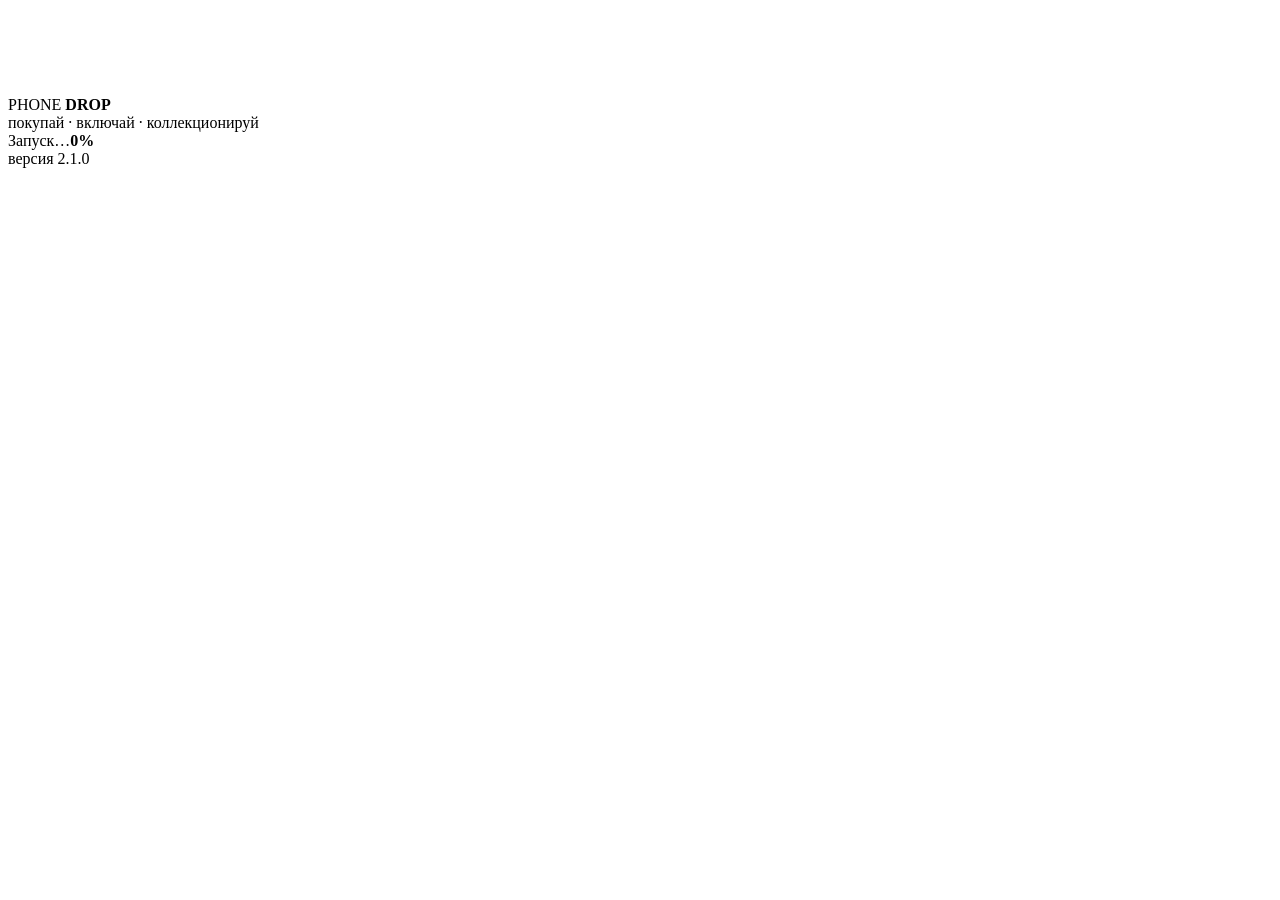
==== commit 7116737f: "Rename index44.html to index.html" ====
--- a/index.html
+++ b/index.html
@@ -1,668 +1,50 @@
-<!doctype html><html lang="ru"><head><meta charset="utf-8"><meta name="viewport" content="width=device-width,initial-scale=1,viewport-fit=cover"><title>Phone Drop</title>
-<link href="https://fonts.googleapis.com/css2?family=Manrope:wght@500;700;800&display=swap" rel="stylesheet">
-<style>
-:root{--bg:#0a0c11;--s1:#13161e;--s2:#1b1f2a;--s3:#252a38;--tx:#f2f4f8;--mu:#8b93a7;--b:#00aaff;--g:#04e061;--r:#ff4053;--p:#965eeb;--y:#ffc43d;color-scheme:dark;box-sizing:border-box;padding-top:env(safe-area-inset-top,0px);padding-bottom:env(safe-area-inset-bottom,0px)}
-*{box-sizing:border-box;-webkit-tap-highlight-color:transparent}html,body{height:100%;margin:0;background:#050608}
-body{font-family:Manrope,system-ui,-apple-system,"Segoe UI",sans-serif;color:var(--tx);display:flex;justify-content:center;overflow:hidden}
-#app{position:relative;width:100%;max-width:480px;height:100%;background:var(--bg);overflow:hidden;background-image:radial-gradient(600px 300px at 80% -5%,#00aaff22,transparent),radial-gradient(500px 300px at 0% 100%,#965eeb1c,transparent)}
-button{font:inherit;color:inherit;border:0;cursor:pointer;transition:transform .15s,filter .2s}button:active{transform:scale(.95)}
-.btn{background:var(--b);color:#001826;font-weight:800;padding:12px 16px;border-radius:14px}.btn.g{background:var(--g);color:#032}.btn.d{background:var(--s3);color:var(--tx)}.btn.r{background:#ff405333;color:var(--r)}.btn:disabled{opacity:.4}
-#ld{position:absolute;inset:0;z-index:50;background:var(--bg);display:flex;flex-direction:column;align-items:center;justify-content:center;gap:14px;transition:opacity .6s,transform .6s}
-#ld.out{opacity:0;transform:scale(1.08);pointer-events:none}
-.logo{width:92px;height:92px;border-radius:26px;background:linear-gradient(145deg,var(--b),var(--p));display:grid;place-items:center;font-size:44px;box-shadow:0 0 60px #00aaff55;animation:fl 2.4s ease-in-out infinite}
-@keyframes fl{50%{transform:translateY(-8px) rotate(-3deg)}}
-.bar{width:220px;height:6px;background:var(--s2);border-radius:9px;overflow:hidden}.bar i{display:block;height:100%;width:5%;background:linear-gradient(90deg,var(--b),var(--g));border-radius:9px;transition:width .1s}
-.mu{color:var(--mu);font-size:13px}
-#ld{background:radial-gradient(120% 70% at 50% 0%,#12254a,#0a0c11 60%);overflow:hidden;gap:0}
-#ld:before,#ld:after{content:"";position:absolute;z-index:0;width:520px;height:520px;border-radius:50%;filter:blur(80px);opacity:.33;animation:dr 9s ease-in-out infinite alternate}
-#ld:before{background:#0af;left:-200px;top:-120px}#ld:after{background:#965eeb;right:-220px;bottom:-140px;animation-delay:-4s}
-@keyframes dr{to{transform:translate(70px,50px) scale(1.15)}}
-.em,.ttl,.sl,.pct,.bar,.dt{position:relative;z-index:1}
-.em{width:170px;height:170px;display:grid;place-items:center;margin-bottom:26px}
-.or{position:absolute;inset:0;border-radius:50%;border:1.5px dashed #ffffff33;animation:rot 12s linear infinite}
-.or.b{inset:-22px;border-style:solid;border-color:#ffffff14;animation-duration:20s;animation-direction:reverse}
-.or i{position:absolute;top:-5px;left:50%;width:10px;height:10px;margin-left:-5px;border-radius:50%;background:var(--b);box-shadow:0 0 14px var(--b)}
-.or.b i{background:var(--p);box-shadow:0 0 14px var(--p);top:auto;bottom:-5px}
-.mk{position:relative;width:108px;height:108px;border-radius:30px;background:linear-gradient(145deg,#00aaff,#6a4cff 70%,#965eeb);box-shadow:0 0 70px #00aaff66,inset 0 2px 0 #ffffff55;display:grid;place-items:center;overflow:hidden;animation:fl 3s ease-in-out infinite}
-.mk:after{content:"";position:absolute;inset:0;background:linear-gradient(110deg,transparent 35%,#ffffff55 50%,transparent 65%);transform:translateX(-120%);animation:sh 2.4s .4s infinite}
-.mk svg{width:56px;height:64px}
-.ttl{font-size:40px;font-weight:800;letter-spacing:-1.2px;background:linear-gradient(90deg,#fff,#9fd8ff 60%,#c9a8ff);-webkit-background-clip:text;background-clip:text;color:transparent}
-.sl{margin-top:6px;font-size:14px;color:var(--mu)}
-.pct{margin-top:34px;font-size:46px;font-weight:800;letter-spacing:-1.5px;font-variant-numeric:tabular-nums}
-.bar{width:240px;height:6px;background:#ffffff14;overflow:visible;margin-top:8px}
-.bar i{position:relative;box-shadow:0 0 16px #00aaff99}
-.bar i:after{content:"";position:absolute;right:-4px;top:-4px;width:14px;height:14px;border-radius:50%;background:#fff;box-shadow:0 0 18px 4px #00aaff}
-.dt{display:flex;gap:10px;margin-top:22px}.dt i{width:9px;height:9px;border-radius:50%;background:#ffffff1f;transition:all .3s}.dt i.on{background:var(--c);box-shadow:0 0 12px var(--c);transform:scale(1.3)}
-.vr{position:absolute;z-index:1;bottom:calc(28px + env(safe-area-inset-bottom,0px));font-size:12px;color:var(--mu);padding:6px 12px;border:1px solid #ffffff14;border-radius:20px}
-.pt{position:absolute;bottom:-20px;width:5px;height:5px;border-radius:50%;background:#fff;opacity:0;animation:rise 6s linear infinite}
-@keyframes rise{10%{opacity:.5}to{transform:translateY(-110vh);opacity:0}}
-#home{position:absolute;inset:0;padding:18px 18px 12px;display:flex;flex-direction:column;gap:16px;overflow:auto}
-.top{display:flex;justify-content:space-between;align-items:center}.top b{font-size:20px;letter-spacing:-.3px}
-.card{background:var(--s1);border:1px solid #ffffff10;border-radius:20px;padding:16px}
-.bal{background:linear-gradient(135deg,#0b3a55,#2a1b57 70%);border:1px solid #ffffff1c;position:relative;overflow:hidden}
-.bal:after{content:"";position:absolute;inset:0;background:linear-gradient(110deg,transparent 30%,#ffffff14 50%,transparent 70%);transform:translateX(-100%);animation:sh 4s infinite}
-@keyframes sh{to{transform:translateX(100%)}}
-.big{font-size:34px;font-weight:800;letter-spacing:-1px}
-.grid{display:grid;grid-template-columns:repeat(3,1fr);gap:14px}
-.ic{display:flex;flex-direction:column;align-items:center;gap:7px;background:none;font-size:12px;font-weight:700;position:relative}
-.ic i{width:68px;height:68px;border-radius:20px;display:grid;place-items:center;font-size:30px;font-style:normal;box-shadow:0 10px 24px #0007,inset 0 1px 0 #ffffff33;transition:transform .25s}
-.ic:hover i{transform:translateY(-3px)}
-.bd{position:absolute;top:-4px;right:12px;background:var(--r);border-radius:20px;min-width:20px;padding:2px 6px;font-size:11px;font-weight:800}
-.chip{background:var(--s2);border-radius:20px;padding:8px 13px;font-size:13px;font-weight:700;white-space:nowrap}.chip.on{background:var(--b);color:#001826}
-#ov{position:absolute;inset:0;z-index:20;background:var(--bg);display:flex;flex-direction:column;transform:translateY(100%) scale(.96);opacity:0;transition:transform .45s cubic-bezier(.2,.9,.2,1),opacity .3s;pointer-events:none}
-#ov.open{transform:none;opacity:1;pointer-events:auto}
-.hd{display:flex;align-items:center;gap:10px;padding:14px 16px;border-bottom:1px solid #ffffff0d}.hd b{flex:1;font-size:18px}.hd .m{font-size:13px;color:var(--g);font-weight:800}
-#ovb{flex:1;overflow:auto;padding:14px 16px 24px;display:flex;flex-direction:column;gap:12px}
-.in>*{animation:up .5s cubic-bezier(.2,.9,.2,1) both}@keyframes up{from{opacity:0;transform:translateY(18px)}}
-.mg{display:grid;grid-template-columns:1fr 1fr;gap:12px}
-.ph{width:100%;aspect-ratio:1/.85;border-radius:16px;background:radial-gradient(circle at 30% 20%,color-mix(in srgb,var(--c) 45%,#222),#0f121a);display:grid;place-items:center}
-.ph svg{width:100%;height:100%;display:block}
-
-.ph.on svg{filter:drop-shadow(0 0 7px color-mix(in srgb,var(--c) 70%,transparent))}
-.lc{padding:8px;border-radius:18px;background:var(--s1);border:1px solid #ffffff0d;text-align:left;display:flex;flex-direction:column;gap:5px;cursor:pointer}
-.pr{font-weight:800;font-size:17px}.tg{font-size:11px;font-weight:800;padding:3px 8px;border-radius:8px;background:#04e06122;color:var(--g);width:fit-content}.tg.w{background:#ffc43d22;color:var(--y)}
-.row{display:flex;gap:10px;align-items:center}.row>.ph{width:72px;flex:none}.fx{flex:1;min-width:0}
-.sc{display:flex;gap:8px;overflow:auto;padding-bottom:2px}
-.ch{display:flex;gap:12px;align-items:center;padding:12px;background:var(--s1);border-radius:16px;cursor:pointer;position:relative}
-.av{width:42px;height:42px;border-radius:50%;background:linear-gradient(135deg,var(--p),var(--b));display:grid;place-items:center;font-weight:800;flex:none}
-.msgs{display:flex;flex-direction:column;gap:8px;flex:1}.bu{max-width:80%;padding:10px 13px;border-radius:16px;font-size:14px;line-height:1.35;animation:up .3s both}
-.bu.them{background:var(--s2);border-bottom-left-radius:4px}.bu.me{background:var(--b);color:#001826;align-self:flex-end;border-bottom-right-radius:4px;font-weight:700}.bu.sys{align-self:center;background:none;color:var(--mu);font-size:12px}
-.dots{display:inline-flex;gap:3px}.dots i{width:6px;height:6px;border-radius:50%;background:var(--mu);animation:dt 1s infinite}.dots i:nth-child(2){animation-delay:.15s}.dots i:nth-child(3){animation-delay:.3s}@keyframes dt{50%{transform:translateY(-4px)}}
-#md{position:absolute;inset:0;z-index:40;background:#000a;display:flex;align-items:flex-end;opacity:0;pointer-events:none;transition:opacity .25s;backdrop-filter:blur(6px)}
-#md.open{opacity:1;pointer-events:auto}#mb{width:100%;background:var(--s1);border-radius:26px 26px 0 0;padding:20px 18px calc(22px + env(safe-area-inset-bottom,0px));transform:translateY(100%);transition:transform .4s cubic-bezier(.2,.9,.2,1);display:flex;flex-direction:column;gap:12px;max-height:90%;overflow:auto}#md.open #mb{transform:none}
-.ring{width:130px;height:130px;border-radius:50%;margin:6px auto;display:grid;place-items:center;font-size:30px;font-weight:800;background:conic-gradient(var(--b) calc(var(--p)*1%),var(--s3) 0);position:relative}
-.ring:before{content:"";position:absolute;inset:9px;border-radius:50%;background:var(--s1)}.ring span{position:relative}
-.ring.spin{animation:rot 1s linear infinite}@keyframes rot{to{transform:rotate(360deg)}}
-.pg{height:8px;background:var(--s3);border-radius:9px;overflow:hidden}.pg i{display:block;height:100%;background:linear-gradient(90deg,var(--p),var(--b));width:0}
-#tt{position:absolute;left:50%;top:calc(14px + env(safe-area-inset-top,0px));transform:translate(-50%,-90px);z-index:60;background:#232838;border:1px solid #ffffff22;padding:11px 16px;border-radius:14px;font-weight:700;font-size:14px;transition:transform .4s cubic-bezier(.2,.9,.2,1);max-width:92%;text-align:center}#tt.s{transform:translate(-50%,0)}
-.tr{height:90px;position:relative;border-radius:16px;background:var(--s2);overflow:hidden;margin:6px 0}.tr b{position:absolute;top:22px;left:-50px;font-size:40px;animation:mv 1.8s ease-in-out forwards}@keyframes mv{to{left:calc(100% + 10px)}}
-.tr:after{content:"";position:absolute;left:0;right:0;bottom:22px;border-top:2px dashed #ffffff2a}
-.spin{animation:rot 1s linear infinite}
-.osw{display:flex;flex-direction:column;align-items:center;gap:10px;padding-top:4px}
-.os{position:relative;width:min(300px,76vw);aspect-ratio:9/19;border-radius:15%/7%;background:#050608;border:5px solid var(--c);box-shadow:0 0 0 2px #000,0 30px 60px #000b,0 0 40px color-mix(in srgb,var(--c) 40%,transparent);padding:4px}
-.scr{position:relative;width:100%;height:100%;border-radius:13%/6.2%;overflow:hidden;touch-action:none;user-select:none;color:#fff}
-.sb{position:absolute;top:2.5%;left:7%;right:7%;display:flex;justify-content:space-between;font-size:11px;font-weight:800;z-index:3}
-.cut{position:absolute;top:1.8%;left:50%;transform:translateX(-50%);background:#000;z-index:4}.cut.i{width:28%;height:2.8%;border-radius:20px}.cut.n{width:44%;height:3.6%;border-radius:0 0 16px 16px;top:0}.cut.p{width:3.4%;aspect-ratio:1;border-radius:50%}
-.pgx{position:absolute;inset:0;animation:up .45s cubic-bezier(.2,.9,.2,1) both}
-.lk{display:flex;flex-direction:column;align-items:center;padding-top:20%}.lk .tm{font-size:64px;font-weight:800;letter-spacing:-3px;line-height:1.1}.lk .nt{margin-top:26px;background:#ffffff26;backdrop-filter:blur(10px);border-radius:16px;padding:10px 14px;font-size:12px;width:80%}
-.swh{position:absolute;bottom:6%;left:0;right:0;text-align:center;font-size:12px;opacity:.85;animation:bob 1.6s ease-in-out infinite}@keyframes bob{50%{transform:translateY(-8px)}}
-.oa{display:flex;flex-direction:column;align-items:center;gap:5px;background:none;font-size:10px;font-weight:700}.oa i{width:48px;height:48px;border-radius:14px;display:grid;place-items:center;font-style:normal;font-size:22px;box-shadow:0 6px 14px #0006}
-.og{display:grid;grid-template-columns:repeat(4,1fr);gap:16px 4px;padding:18% 6% 0}.dk{position:absolute;bottom:5%;left:6%;right:6%;display:flex;justify-content:space-around;background:#ffffff26;backdrop-filter:blur(14px);border-radius:24px;padding:10px 4px}
-.hb{position:absolute;bottom:1.6%;left:34%;right:34%;height:4px;border-radius:4px;background:#fff;opacity:.8;z-index:5;cursor:pointer}
-.ap{background:#0c0e14f2;padding:15% 6% 8%;display:flex;flex-direction:column;gap:10px;overflow:auto}
-.sws{display:grid;grid-template-columns:repeat(4,1fr);gap:8px}.sws button{aspect-ratio:1;border-radius:12px;border:2px solid #ffffff22}.sws button.on{border-color:#fff}
-.sr{display:flex;align-items:center;gap:10px;background:var(--s2);border:1px solid #ffffff14;border-radius:14px;padding:0 14px;height:48px;position:sticky;top:-14px;z-index:5;transition:border-color .2s}.sr:focus-within{border-color:var(--b)}
-.sr input{flex:1;min-width:0;background:none;border:0;outline:0;color:var(--tx);font:inherit;font-size:15px}
-.mh{font-size:22px;font-weight:800}.sc,.sr,.avg,.card{flex-shrink:0}
-#ld{background:#141416}#ld:before,#ld:after{display:none}.fp{opacity:.16}
-.lp{position:relative;z-index:1;width:min(320px,82vw);height:200px;border-radius:100px;overflow:hidden;display:flex;flex-direction:column;align-items:center;justify-content:center;background:#ffffff0d;border:1px solid #ffffff30;box-shadow:inset 0 1px 0 #ffffff55,inset 0 -20px 40px #00000040,0 30px 80px #000a;backdrop-filter:blur(24px);animation:lpb 3.2s ease-in-out infinite}
-.lp .bl{position:absolute;width:150px;height:150px;border-radius:50%;filter:blur(38px);opacity:.85}.b1{background:#2f5bff;left:-30px;top:-10px;animation:b1 4s ease-in-out infinite alternate}.b2{background:#c0306a;right:-30px;top:20px;animation:b2 5s ease-in-out infinite alternate}.b3{background:#7a3cff;left:90px;bottom:-70px;animation:b3 4.5s ease-in-out infinite alternate}
-@keyframes b1{to{transform:translate(90px,30px)}}@keyframes b2{to{transform:translate(-80px,-20px)}}@keyframes b3{to{transform:translate(-40px,-30px) scale(1.2)}}@keyframes lpb{50%{transform:scale(1.03)}}
-.lp .nm{position:relative;font-size:88px;font-weight:800;letter-spacing:-4px;line-height:1;background:linear-gradient(180deg,#fff,#b0b4c0);-webkit-background-clip:text;background-clip:text;color:transparent;font-variant-numeric:tabular-nums}.nm small{font-size:38px;letter-spacing:0;margin-left:2px}
-.lp .lb2{position:relative;font-size:17px;font-weight:800;letter-spacing:.5px;color:#e8eaf0;margin-top:4px}
-.lp .bar2{position:absolute;left:24%;right:24%;bottom:20px;height:3px;border-radius:3px;background:#ffffff22;overflow:hidden}.bar2 i{display:block;height:100%;width:5%;background:#fff;border-radius:3px;transition:width .1s}
-.ic i{position:relative;overflow:hidden;box-shadow:0 12px 26px #0009,inset 0 1px 0 #ffffff66,inset 0 -8px 14px #0003}.ic i:after{content:'';position:absolute;inset:0;border-radius:inherit;background:linear-gradient(160deg,#ffffff66,#fff0 48%)}.ic svg{position:relative;z-index:1;filter:drop-shadow(0 2px 3px #0006)}
-.hd{background:#0a0c11cc;backdrop-filter:blur(22px)}#mb{transition:transform .55s cubic-bezier(.2,1.05,.2,1)}.card{border-radius:22px}
-.ad{animation:up .5s cubic-bezier(.2,.9,.2,1) both}.dts{position:absolute;bottom:6px;left:0;right:0;text-align:center;font-size:7px;letter-spacing:3px;color:#fff9}
-.cats{display:flex;gap:10px;overflow:auto;flex-shrink:0}.cat{flex:none;width:76px;background:none;display:flex;flex-direction:column;align-items:center;gap:6px;font-size:11px;font-weight:700;color:var(--mu)}.cat i{width:56px;height:56px;border-radius:18px;background:var(--s2);display:grid;place-items:center;font-style:normal;font-size:24px;transition:all .25s}.cat.on i{background:var(--b);box-shadow:0 8px 20px #00aaff55}.cat.on{color:var(--tx)}
-.mnav .pl i{background:var(--b);color:#fff;width:44px;height:44px;border-radius:50%;margin-top:-20px;font-size:28px;display:grid;place-items:center;box-shadow:0 8px 20px #00aaff66}
-.bxi{width:56px;height:56px;border-radius:16px;display:grid;place-items:center;flex:none}.bxs{width:110px;height:110px;margin:10px auto;border-radius:28px;display:grid;place-items:center;animation:shk .45s infinite}.bxs svg{width:60px;height:60px}@keyframes shk{25%{transform:rotate(-6deg) scale(1.05)}75%{transform:rotate(6deg) scale(1.05)}}
-.os.tb{aspect-ratio:3/4;width:min(340px,88vw);border-radius:7%/5%}
-.btn{background:linear-gradient(135deg,var(--b),color-mix(in srgb,var(--b) 65%,#965eeb));box-shadow:0 6px 18px color-mix(in srgb,var(--b) 35%,transparent)}.btn.g{background:linear-gradient(135deg,#1fe57a,#00b84f);box-shadow:0 6px 18px #04e06155}.btn.d,.btn.r{box-shadow:none}.btn.d{background:var(--s3)}.btn.r{background:#ff405333}
-.card{background:linear-gradient(180deg,#171b25,#12151d);border:1px solid #ffffff12}.chip.on{box-shadow:0 4px 14px color-mix(in srgb,var(--b) 40%,transparent)}
-.cf{position:absolute;inset:0;pointer-events:none;z-index:80;overflow:hidden}
-#ld{background:radial-gradient(circle at 50% 40%,#10306b 0,#08142e 48%,#04070f 100%)}#ld:before,#ld:after,.fp{display:none}#ld.out{transform:none}
-.l_n{display:flex;flex-direction:column;align-items:center}.l_m{width:92px;height:92px;filter:drop-shadow(0 0 20px #2f8cff99)}.l_t{margin-top:22px;font-size:30px;font-weight:800;letter-spacing:7px;color:#fff;text-shadow:0 0 24px #3b8cff88;padding-left:7px}.l_t b{color:#6fc8ff}
-.l_b{width:240px;height:6px;border-radius:6px;background:#ffffff1c;margin-top:46px;overflow:hidden}.l_b i{display:block;height:100%;width:0;border-radius:6px;background:linear-gradient(90deg,#1e6bff,#5ad1ff);box-shadow:0 0 12px #3aa0ff;transition:width .12s linear}
-.l_p{margin-top:16px;font-size:30px;font-weight:800;color:#fff;font-variant-numeric:tabular-nums}.l_p small{font-size:15px;color:#9fb8e0;margin-left:2px}.l_s{margin-top:6px;font-size:13px;color:#8fa6cc}
-#home.en .ic,#home.en .bal{animation:up .55s cubic-bezier(.2,.9,.2,1) both}#home.en .grid .ic:nth-child(3n+2){animation-delay:.06s}#home.en .grid .ic:nth-child(3n){animation-delay:.12s}
-:root{--bg:#070b14;--s1:#0f1626;--s2:#16203a;--s3:#202c4a}#app{background-image:radial-gradient(640px 320px at 85% -6%,#1e5bff26,transparent),radial-gradient(520px 320px at 0% 100%,#7a3cff22,transparent)}
-.card{background:linear-gradient(180deg,#131c32,#0d1424);border:1px solid #ffffff14}
-.top2{display:flex;align-items:center;gap:10px}.av2{width:44px;height:44px;border-radius:50%;background:linear-gradient(145deg,var(--b),var(--p));display:grid;place-items:center;font-weight:800;font-size:18px;flex:none}.wg{display:grid;grid-template-columns:1fr 1fr;gap:12px}.wgc{text-align:left;color:var(--tx);padding:14px;display:flex;flex-direction:column;gap:6px;font-size:13px;line-height:1.3}
-.g4{display:grid;grid-template-columns:repeat(4,1fr);gap:16px 4px}.g4 .ic{font-size:11px}.g4 .ic i{width:62px;height:62px;border-radius:18px}.g4 .ic svg{width:30px;height:30px}.cf i{position:absolute;top:70%;width:8px;height:12px;border-radius:2px;animation:cfa 1.6s cubic-bezier(.2,.7,.3,1) forwards}@keyframes cfa{40%{transform:translate(var(--dx),var(--dy)) rotate(260deg)}to{transform:translate(var(--dx),480px) rotate(620deg);opacity:0}}.os.tb .scr{border-radius:5.5%/4%}
-.bx3{position:relative;width:120px;height:250px;transform-style:preserve-3d}.bx3.au{animation:sp3 9s linear infinite}@keyframes sp3{to{transform:rotateX(-12deg) rotateY(330deg)}}
-.fc{position:absolute;inset:0;border-radius:22px;backface-visibility:hidden}.fr{transform:translateZ(7px);border:3px solid var(--c1);box-shadow:inset 0 0 0 2px #000}.bk{transform:rotateY(180deg) translateZ(7px);box-shadow:inset 0 0 0 1px #fff3}
-.sl,.sr3{width:14px;left:53px;background:linear-gradient(var(--c1),var(--c2))}.sl{transform:rotateY(-90deg) translateZ(60px)}.sr3{transform:rotateY(90deg) translateZ(60px)}.st,.sb3{height:14px;top:118px;background:linear-gradient(90deg,var(--c1),var(--c2))}.st{transform:rotateX(90deg) translateZ(125px)}.sb3{transform:rotateX(-90deg) translateZ(125px)}
-.sc3{position:absolute;inset:6px;border-radius:17px;display:grid;place-items:start center;padding-top:34px;font-size:30px;font-weight:800;color:#fff}.sc3:after{content:'';position:absolute;inset:0;border-radius:inherit;background:linear-gradient(135deg,#ffffff22,#fff0 40%)}
-.nt3{position:absolute;top:10px;left:50%;transform:translateX(-50%);width:34px;height:10px;background:#000;border-radius:8px}.nt3.p{width:9px;height:9px;border-radius:50%}.nt3.n{width:56px;top:6px;border-radius:0 0 12px 12px}.nt3.h,.nt3.t{display:none}
-.cm3{position:absolute;left:8px;top:8px;width:56px;height:56px;border-radius:16px;background:#0006;border:1px solid #fff4}.cm3.bar3{left:0;right:0;width:auto;border-radius:0;top:30px;height:34px}.cm3 i{position:absolute;width:20px;height:20px;border-radius:50%;background:radial-gradient(circle at 35% 35%,#6c7ca8 0 12%,#0b0e18 40%,#000 70%);box-shadow:0 0 0 2px #aab0ba,0 2px 6px #000}.oa i{position:relative;overflow:hidden}.oa i:after{content:'';position:absolute;inset:0;border-radius:inherit;background:linear-gradient(160deg,#ffffff55,#fff0 50%)}
-#nb{position:absolute;left:10px;right:10px;top:calc(8px + env(safe-area-inset-top,0px));z-index:70;display:flex;gap:12px;align-items:center;padding:12px 14px;border-radius:22px;background:#20242fe6;backdrop-filter:blur(18px);border:1px solid #ffffff22;box-shadow:0 14px 40px #000a;transform:translateY(-150%);transition:transform .5s cubic-bezier(.2,.9,.2,1);pointer-events:none}#nb.s{transform:none}#nb i{width:38px;height:38px;border-radius:11px;display:grid;place-items:center;font-style:normal;font-size:20px;background:linear-gradient(145deg,var(--b),var(--p));flex:none}#nb b{display:block;font-size:14px}#nb span{font-size:12px;color:var(--mu)}
-.s3{position:relative}.s3:after{content:'';position:absolute;bottom:34px;width:170px;height:30px;border-radius:50%;background:radial-gradient(#000a,#0000 70%);pointer-events:none}
-.r3 .ly{transform-style:preserve-3d;transform:translateZ(calc(var(--z)*var(--e,1)))}.r3 .ly.sel{transform:translateZ(calc(var(--z)*var(--e,1) + 40px))}.r3 .ly:before{content:'';position:absolute;inset:0;border-radius:inherit;transform:translateZ(-7px);background:#000c}
-.r3 .l0{background:linear-gradient(160deg,#0a0f1d,#1c2f66)}.r3 .l3{background:repeating-linear-gradient(90deg,#ffffff0d 0 2px,#0000 2px 9px),linear-gradient(160deg,#0f4a38,#0a2a20)}.r3 .l1{background:repeating-linear-gradient(0deg,#0000 0 23px,#0003 23px 24px),linear-gradient(145deg,#dfe4ea,#8591a0)}
-.av4{width:34px;height:34px;display:block;background:radial-gradient(circle at 28% 28%,#04e061 0 25%,#0000 26%),radial-gradient(circle at 72% 28%,#0af 0 25%,#0000 26%),radial-gradient(circle at 28% 72%,#ff4053 0 25%,#0000 26%),radial-gradient(circle at 72% 72%,#965eeb 0 25%,#0000 26%)}
-.s3{perspective:900px;height:370px;display:grid;place-items:center;touch-action:none;user-select:none;background:radial-gradient(circle at 50% 60%,#1b2236,#0a0c11 70%);border-radius:22px;overflow:hidden}
-.r3{position:relative;width:140px;height:290px;transform-style:preserve-3d;transition:transform .5s}
-.ly{position:absolute;inset:0;border-radius:20px;transform:translateZ(var(--z));transition:transform .5s cubic-bezier(.2,.9,.2,1),opacity .4s,box-shadow .3s;cursor:pointer;display:grid;place-items:center;font-size:10px;font-weight:800;border:1.5px solid color-mix(in srgb,var(--q) 70%,#fff3);color:#fff;text-shadow:0 1px 3px #000}
-.ly.sel{transform:translateZ(calc(var(--z) + 36px));box-shadow:0 0 26px 3px var(--q)}.ly.mt{opacity:.22;border-style:dashed;background:none!important}
-.ly.out{animation:lout .6s cubic-bezier(.5,0,.8,.4) forwards}.ly.in{animation:lin .8s cubic-bezier(.2,.9,.2,1) both}
-@keyframes lout{to{transform:translate3d(0,-280px,260px) rotateZ(24deg);opacity:0}}@keyframes lin{from{transform:translate3d(0,-280px,260px) rotateZ(-24deg);opacity:0}}
-.l0{background:linear-gradient(160deg,#0b1020,#23386f)}.l3{background:linear-gradient(160deg,#0f4a38,#0a2a20)}.l1{inset:40% 9% 8% 9%;background:linear-gradient(145deg,#cfd6dd,#8a96a3);color:#10151b;text-shadow:none}.l2{inset:4% 50% 76% 8%;background:radial-gradient(circle at 30% 50%,#4a5578 0 13%,#0000 14%),radial-gradient(circle at 70% 50%,#4a5578 0 13%,#0000 14%),#101216;border-radius:14px}.l4{background:linear-gradient(160deg,color-mix(in srgb,var(--c) 60%,#0000),color-mix(in srgb,var(--c2) 60%,#0000))}
-.cp{position:absolute;background:#1b1f27;border:1px solid #ffffff33;border-radius:4px}
-.oa i{border-radius:var(--ir,14px)}.i-t .oa i{background:#cfd8ff!important;color:#1b1b3a}.i-m .oa i{background:#ffffff1f!important;border:1px solid #fff6;font-family:DejaVu Sans Mono,monospace}
-.k-l .lk,.k-s .lk,.k-d .lk{align-items:flex-start;padding-left:8%}.k-l .lk .tm{font-size:46px;letter-spacing:-2px}.k-s .lk .tm{font-size:64px;letter-spacing:-3px}.k-d .lk{font-family:DejaVu Sans Mono,monospace;text-transform:uppercase}.k-d .lk .tm{font-size:40px;letter-spacing:3px}
-.n-3 .hb{display:none}.n-3 .scr:after{content:'◁   ○   ▢';position:absolute;bottom:1.2%;left:0;right:0;text-align:center;font-size:13px;letter-spacing:.9em;opacity:.8;z-index:5;pointer-events:none}
-.mnav{position:sticky;bottom:-24px;margin:6px -16px -24px;display:flex;background:#0d1017f2;backdrop-filter:blur(14px);border-top:1px solid #ffffff12;padding:8px 6px calc(8px + env(safe-area-inset-bottom,0px));z-index:6}
-.mnav button{flex:1;background:none;display:flex;flex-direction:column;align-items:center;gap:2px;font-size:10px;font-weight:700;color:var(--mu);position:relative;transition:color .2s}.mnav i{font-style:normal;font-size:20px}.mnav button.on{color:var(--b)}.mnav b{position:absolute;top:-2px;right:18%;background:var(--r);color:#fff;border-radius:10px;padding:1px 5px;font-size:10px}
-.avg{display:grid;grid-template-columns:1fr 1fr;gap:16px 10px}.ad{display:flex;flex-direction:column;gap:3px;cursor:pointer;transition:transform .2s}.ad:active{transform:scale(.97)}.ad .im{position:relative;border-radius:14px;overflow:hidden}.ad .ht{position:absolute;top:8px;right:8px;width:30px;height:30px;border-radius:50%;background:#0009;display:grid;place-items:center;font-size:16px;z-index:2}.ad .pr2{font-size:18px;font-weight:800;margin-top:4px}.ad .tt{font-size:14px;font-weight:600;line-height:1.25}.ad .gr{font-size:12px;color:var(--mu)}
-.pf{display:flex;flex-direction:column;align-items:center;gap:8px;padding:10px}.pa{width:92px;height:92px;border-radius:50%;background:linear-gradient(145deg,var(--b),var(--p));display:grid;place-items:center;font-size:40px;font-weight:800;box-shadow:0 10px 30px #0006}
-.bt2{height:7px;background:#ffffff1a;border-radius:6px;overflow:hidden}.bt2 i{display:block;height:100%;background:linear-gradient(90deg,#1fe5d0,#0a7cff);border-radius:6px;transition:width .6s}
-.wd{margin:0 6%;padding:14px;border-radius:22px;background:#ffffff22;backdrop-filter:blur(12px);font-size:11px}.wd .wt{font-size:34px;font-weight:800;letter-spacing:-1px;line-height:1}
-.fp{position:absolute;width:140px;opacity:.5;filter:drop-shadow(0 20px 30px #000);animation:fpf 6s ease-in-out infinite alternate;z-index:0}.fp .ph{background:none}@keyframes fpf{to{transform:translateY(-24px) rotate(4deg)}}
-.card,.chip,.btn{transition:transform .15s,background .25s,opacity .25s}
-@media(prefers-reduced-motion:reduce){*{animation-duration:.01s!important;transition-duration:.01s!important}}
-
-:root{--bg:#050805;--s1:#0c120d;--s2:#131c15;--s3:#1c2a1f}
-#app{background-image:radial-gradient(640px 320px at 85% -6%,#1fd45a1f,transparent),radial-gradient(520px 320px at 0% 100%,#0e7a3322,transparent)}
-.card{background:linear-gradient(180deg,#101811,#0a100b)}.btn{background:linear-gradient(135deg,var(--b),#12923a);color:#02150a}.btn.g{background:linear-gradient(135deg,#34dd6a,#12a346)}
-.q9{display:flex;flex-direction:column;align-items:center;width:100%}.q9g{width:min(320px,78vw);height:auto;filter:drop-shadow(0 0 18px #1fd45a33)}
-.q9b{width:min(300px,78vw);height:24px;border-radius:14px;border:1.5px solid #2f8a48;padding:3px;margin-top:34px;background:#000;box-shadow:0 0 22px #1fd45a44,inset 0 0 8px #000}
-.q9f{height:100%;width:0;border-radius:10px;background:linear-gradient(180deg,#34dd6a,#12923a);box-shadow:inset 0 2px 3px #ffffff40,0 0 12px #1fd45a99;transition:width .12s linear}
-.q9p{margin-top:14px;font-size:28px;font-weight:800;color:#eafff0;font-variant-numeric:tabular-nums}.q9p small{font-size:14px;color:#7bd593;margin-left:2px}.q9s{margin-top:4px;font-size:13px;color:#7fae8a}
-
-/* 1.0.6: реализм + оптимизация */
-*{backdrop-filter:none!important;-webkit-backdrop-filter:none!important}
-#app{background-image:none!important}
-.bal:after,.mk:after,.lp,.lp .bl,.pt,.fp,.or,.logo{animation:none!important}.pt,.fp{display:none!important}
-.ph.on svg,.ic svg,.ph svg{filter:none!important}
-.ic i:after,.oa i:after{display:none}.ic i,.oa i{box-shadow:none!important}
-.ic i{border-radius:14px}.oa i{border-radius:13px}
-.card{background:var(--s1)!important;border:1px solid #ffffff12;border-radius:12px!important}
-.btn{background:var(--b)!important;box-shadow:none!important;border-radius:10px;color:#fff}.btn.g{background:#04e061!important;color:#03230f}.btn.d{background:var(--s3)!important;color:var(--tx)}.btn.r{background:#ff405333!important;color:var(--r)}
-.ad{content-visibility:auto;contain-intrinsic-size:auto 250px}.ad .im{border-radius:8px;background:#161a24}.ad .pr2{font-weight:700}.ad .tt{font-weight:500}
-.os{border:3px solid var(--c);background:#000;border-radius:14%/6.4%;padding:3px;box-shadow:inset 0 0 0 2px #000,0 0 0 1px #ffffff1f,0 18px 36px #000a}
-.os:before,.os:after{content:'';position:absolute;width:3px;border-radius:2px;background:var(--c);filter:brightness(.8)}
-.os:before{right:-6px;top:24%;height:11%}.os:after{left:-6px;top:20%;height:7%;box-shadow:0 34px 0 var(--c)}
-.scr{border-radius:12.5%/5.8%;touch-action:pan-y}.hb{height:3px}
-.og{padding-top:0}
-.hs{position:absolute;left:0;right:0;top:37%;bottom:19%;display:flex;overflow-x:auto;overflow-y:hidden;scroll-snap-type:x mandatory;scrollbar-width:none;touch-action:pan-x;overscroll-behavior:contain}
-.hs::-webkit-scrollbar{display:none}.hp{flex:none;width:100%;scroll-snap-align:start;overflow-y:auto;scrollbar-width:none}
-.dts2{position:absolute;bottom:17.5%;left:0;right:0;display:flex;justify-content:center;gap:6px}.dts2 i{width:5px;height:5px;border-radius:50%;background:#fff6}.dts2 i:first-child{background:#fff}
-.ap{overflow-y:auto;touch-action:pan-y;overscroll-behavior:contain;scrollbar-width:none;-webkit-overflow-scrolling:touch}
-.rw{display:flex;justify-content:space-between;align-items:center;gap:8px;padding:11px 12px;background:#ffffff12;border-radius:10px;font-size:13px;flex-shrink:0}.rw span{color:var(--mu);font-size:12px;text-align:right}
-.vf{flex-shrink:0;height:230px;border-radius:12px;background:linear-gradient(#5d86b8 0,#9fb9d3 52%,#5b6a4c 52%,#2f3a2a 100%);position:relative;overflow:hidden}.vf:after{content:'';position:absolute;inset:18% 18%;border:1px solid #fff8;border-radius:2px}
-.gal{display:grid;grid-template-columns:repeat(3,1fr);gap:3px;flex-shrink:0}.gal i{aspect-ratio:1;display:block}
-.kp{display:grid;grid-template-columns:repeat(4,1fr);gap:6px;flex-shrink:0}.kp button{height:44px;border-radius:12px;background:#ffffff1a;font-weight:700;font-size:17px}.kp .o{background:#ff9f0a;color:#000}
-.cd{flex-shrink:0;font-size:34px;font-weight:300;text-align:right;padding:8px 4px;overflow:hidden}
-
-/* 1.0.7: новый интерфейс */
-:root{--bg:#000;--s1:#151517;--s2:#1f1f22;--s3:#2c2c30;--tx:#fff;--mu:#8e8e93;--b:#0af}
-body,#app{background:#000!important}
-.hd{background:#000!important;border-bottom:1px solid #ffffff14}
-.card{background:var(--s1)!important;border:0!important;border-radius:14px!important}
-.bal{background:#0a84ff!important;color:#fff}.bal .mu{color:#ffffffcc}
-.chip{background:var(--s2)!important;border-radius:20px;border:0}
-.mnav{background:#000!important;border-top:1px solid #ffffff14}
-#tt,#nb{background:#2c2c30!important;border:0!important;box-shadow:0 8px 24px #000a!important}
-#mb{background:#151517;border-radius:20px 20px 0 0}
-.ic i{border-radius:16px}.big{font-size:30px;letter-spacing:-.5px}.sr{background:var(--s2);border:0;border-radius:12px}
-.bxc{display:flex;gap:14px;align-items:center;padding:14px;background:var(--s1);border-radius:16px;border-left:4px solid var(--q)}
-.bxc svg{width:78px;height:78px;flex:none}.bxc .fx b{font-size:16px}.bxc .od{display:flex;gap:4px;margin-top:6px}.bxc .od i{height:5px;flex:1;border-radius:3px}
-.rl{position:relative;overflow:hidden;height:152px;border-radius:12px;background:#0b0b0d;margin:4px 0}
-.rlt{display:flex;gap:8px;padding:12px 0 12px 0;will-change:transform}
-.rc{flex:none;width:96px;height:128px;border-radius:10px;background:var(--s2);border-bottom:3px solid var(--q);display:flex;flex-direction:column;align-items:center;justify-content:flex-end;font-size:10px;font-weight:600;text-align:center;padding:4px;line-height:1.15;gap:2px}
-.rc .ph{width:88px;height:auto}.rlp{position:absolute;left:50%;top:0;bottom:0;width:2px;margin-left:-1px;background:#0af;box-shadow:0 0 10px #0af;z-index:2}
-.rl:before,.rl:after{content:'';position:absolute;top:0;bottom:0;width:60px;z-index:1;pointer-events:none}.rl:before{left:0;background:linear-gradient(90deg,#0b0b0d,#0000)}.rl:after{right:0;background:linear-gradient(270deg,#0b0b0d,#0000)}
-.obx{position:relative;width:130px;height:130px;margin:8px auto;animation:bsh 1s ease-in-out forwards}.obx svg{position:relative;z-index:1;width:100%;height:100%}
-.og2{position:absolute;inset:-34px;border-radius:50%;background:radial-gradient(circle,var(--q) 0,#0000 64%);opacity:0;animation:gl 1s ease-in forwards}
-.sp{position:absolute;left:50%;top:50%;width:6px;height:6px;margin:-3px;border-radius:50%;background:#fff;opacity:0;z-index:2;animation:spk .45s .6s ease-out forwards}
-@keyframes bsh{10%{transform:rotate(-8deg) translateX(-5px)}25%{transform:rotate(8deg) translateX(5px)}40%{transform:rotate(-9deg)}55%{transform:rotate(9deg) scale(1.05)}75%{transform:scale(1.14)}100%{transform:scale(1.3);opacity:.2}}
-@keyframes gl{to{opacity:.95}}@keyframes spk{0%{opacity:1;transform:rotate(var(--a)) translateX(14px)}100%{opacity:0;transform:rotate(var(--a)) translateX(100px)}}
-.rv{position:relative;display:grid;place-items:center;padding:14px 0;overflow:hidden;border-radius:14px}
-.rays{position:absolute;width:300px;height:300px;background:repeating-conic-gradient(var(--q) 0 7deg,#0000 7deg 20deg);opacity:.32;-webkit-mask:radial-gradient(circle,#000 0,#0000 68%);mask:radial-gradient(circle,#000 0,#0000 68%);animation:rot 9s linear infinite}
-.rv .pop{position:relative;width:170px}.pop{animation:pp .65s cubic-bezier(.2,1.4,.3,1) both}@keyframes pp{from{transform:scale(.25);opacity:0}}
-.rlb{display:inline-block;padding:3px 10px;border-radius:10px;font-size:12px;font-weight:700;background:var(--q);color:#000}
-.emp{font-size:64px;text-align:center;opacity:.35;animation:pp .5s both}
-</style></head><body>
-<div id="app">
-<div id="ld"><i class="pt" style="left:8%;animation-delay:-1s"></i><i class="pt" style="left:22%;animation-delay:-3.5s;animation-duration:7s"></i><i class="pt" style="left:37%;animation-delay:-5s"></i><i class="pt" style="left:51%;animation-delay:-2s;animation-duration:8s"></i><i class="pt" style="left:66%;animation-delay:-4.2s"></i><i class="pt" style="left:80%;animation-delay:-.5s;animation-duration:7s"></i><i class="pt" style="left:92%;animation-delay:-3s"></i><div class="em"><div class="or"><i></i></div><div class="or b"><i></i></div><div class="mk"><svg viewBox="0 0 56 64"><rect x="12" y="2" width="32" height="60" rx="8" fill="none" stroke="#fff" stroke-width="3.5"/><rect x="17.5" y="8" width="14" height="14" rx="4.5" fill="#fff"/><circle cx="28" cy="53" r="2.4" fill="#fff"/></svg></div></div><div class="ttl">Phone Drop</div><div class="sl">Покупай. Улучшай. Продавай.</div><div class="pct" id="pc">5%</div><div class="bar"><i id="pb"></i></div><div class="mu" id="ph" style="margin-top:16px;position:relative;z-index:1">Запуск ядра</div><div class="dt"><i style="--c:#9aa3b5"></i><i style="--c:#2b5bd7"></i><i style="--c:#ff6a00"></i><i style="--c:#f5c400"></i><i style="--c:#e11d48"></i><i style="--c:#34a853"></i></div><div class="vr">Версия 1.0.4</div></div>
-<div id="home"></div>
-<div id="ov"><div class="hd"><button class="chip" onclick="A.back()">‹ Назад</button><b id="ot"></b><span class="m" id="om"></span></div><div id="ovb"></div></div>
-<div id="md" onclick="if(event.target===this)closeM()"><div id="mb"></div></div>
-<div id="tt"></div>
+<!doctype html>
+<html lang="ru">
+<head>
+<meta charset="utf-8">
+<meta name="viewport" content="width=device-width,initial-scale=1,maximum-scale=1,user-scalable=no,viewport-fit=cover">
+<meta name="theme-color" content="#0af">
+<meta name="color-scheme" content="light dark">
+<title>Phone Drop</title>
+<link rel="icon" href="data:image/svg+xml,%3Csvg xmlns='http://www.w3.org/2000/svg' viewBox='0 0 32 32'%3E%3Crect width='32' height='32' rx='8' fill='%230af'/%3E%3Crect x='10' y='5' width='12' height='22' rx='3' fill='none' stroke='%23fff' stroke-width='2'/%3E%3C/svg%3E">
+<link rel="stylesheet" href="css/style.css">
+<link rel="stylesheet" href="css/os.css">
+<script>
+// Тема применяется до отрисовки, чтобы не было вспышки
+(function(){try{var s=JSON.parse(localStorage.getItem('pd2_state')||'null');var t=s&&s.settings&&s.settings.theme||'auto';
+var d=t==='dark'||(t==='auto'&&matchMedia('(prefers-color-scheme: dark)').matches);document.documentElement.dataset.theme=d?'dark':'light';}catch(e){document.documentElement.dataset.theme='light'}})();
+</script>
+<script src="https://telegram.org/js/telegram-web-app.js" async onerror="void 0"></script>
+</head>
+<body>
+<div id="splash" class="splash">
+  <div class="sp-bg"><i></i><i></i><i></i><i></i><i></i></div>
+  <div class="sp-center">
+    <div class="sp-logo"><svg viewBox="0 0 64 64" width="84" height="84"><rect x="17" y="6" width="30" height="52" rx="8" fill="none" stroke="#fff" stroke-width="4"/><circle cx="32" cy="14" r="2.4" fill="#fff"/><path d="M26 34l6 6 6-6M32 22v18" stroke="#fff" stroke-width="4" fill="none" stroke-linecap="round" stroke-linejoin="round"/></svg></div>
+    <div class="sp-title">PHONE <b>DROP</b></div>
+    <div class="sp-sub">покупай · включай · коллекционируй</div>
+  </div>
+  <div class="sp-bar-wrap"><div class="sp-bar"><div id="spFill"></div></div><div class="sp-row"><span id="spText">Запуск…</span><b id="spPct">0%</b></div><div class="sp-ver">версия 2.1.0</div></div>
 </div>
-<script>
-const $=s=>document.querySelector(s),rnd=(a,b)=>a+Math.random()*(b-a),ri=(a,b)=>Math.floor(rnd(a,b+1)),pick=a=>a[ri(0,a.length-1)],r100=n=>Math.round(n/100)*100;
-const rub=n=>Math.round(n).toLocaleString('ru-RU').replace(/\u00a0/g,' ')+' ₽';
-const TG=window.Telegram&&Telegram.WebApp;try{TG&&(TG.ready(),TG.expand(),TG.setHeaderColor&&TG.setHeaderColor('#0a0c11'))}catch(e){}
-const hp=()=>{snd('tap');try{S.cfg.hap&&TG&&TG.HapticFeedback.impactOccurred('light')}catch(e){}};
-const PH=[['Apple','iPhone 11',22000,540000],['Apple','iPhone 13',42000,790000],['Apple','iPhone 14 Pro',75000,950000],['Apple','iPhone 15 Pro',98000,1450000],['Samsung','Galaxy A54',24000,560000],['Samsung','Galaxy S22',38000,1000000],['Samsung','Galaxy S24 Ultra',90000,1700000],['Xiaomi','Xiaomi 13T',32000,1050000],['Xiaomi','Xiaomi 14',52000,1900000],['POCO','POCO X5 Pro',17000,580000],['POCO','POCO F5',24000,1050000],['POCO','POCO F6',30000,1550000],['Redmi','Redmi Note 12',13000,420000],['Redmi','Redmi Note 13 Pro',20000,560000],['Google','Pixel 7',28000,750000],['OnePlus','OnePlus 11',40000,1250000],['Nothing','Nothing Phone 2',32000,700000],['Realme','Realme GT Neo 5',21000,900000],['Vivo','Vivo X300 Ultra',92000,3900000],['Google','Pixel 11 Pro XL',88000,2300000],['Xiaomi','Xiaomi 17 Pro Max',85000,3800000],['Apple','iPhone Duo',95000,2800000],['Apple','iPhone 18 Pro Max',128000,3300000],['OnePlus','OnePlus 15',62000,3700000],['Samsung','Galaxy S24',42000,1600000],['OnePlus','OnePlus 6T',6500,310000],['Tecno','Tecno Pova 7 Ultra 5G',21000,950000],['POCO','POCO X8 Pro Max',34000,2600000],['iQOO','iQOO Neo 11',36000,3300000],['iQOO','iQOO 15R',41000,3500000],['Samsung','Galaxy S10+',8500,440000],['OPPO','OPPO Find X9 Ultra',88000,3900000],['Huawei','Huawei Pura 80',68000,1700000],['RedMagic','RedMagic 10 Pro',54000,3600000],['Xiaomi','Mi 10 Ultra',14000,650000],['Apple','iPhone 7 Plus',9000,230000],['Apple','iPhone 16 Pro',82000,2500000],['Apple','iPhone 15',52000,1650000],['Samsung','Galaxy S25 Ultra',95000,3700000],['Google','Pixel 9 Pro',62000,1500000],['Xiaomi','Xiaomi 15 Ultra',88000,3600000],['Honor','Honor Magic7 Pro',70000,3500000],['Nothing','Nothing Phone (3)',48000,2000000],['Infinix','Infinix GT 30 Pro',24000,1600000],['Realme','Realme GT 7 Pro',56000,3300000],['Redmi','Redmi K80 Pro',38000,3400000],['Apple','iPhone 17 Pro Max',125000,3600000],['Apple','iPhone Air',78000,2400000],['Samsung','Galaxy Z Fold7',140000,3700000],['Samsung','Galaxy Z Flip7',72000,2900000],['Google','Pixel 10 Pro',80000,2000000],['Xiaomi','Xiaomi 17',70000,3600000],['OnePlus','OnePlus 15R',45000,3000000],['Nothing','Nothing Phone (3a)',28000,1300000],['Motorola','Razr 60 Ultra',85000,3000000],['Realme','Realme GT 8 Pro',58000,3700000],['Honor','Honor Magic8 Pro',78000,3700000],['POCO','POCO F7 Ultra',46000,3400000],['Redmi','Redmi Note 14 Pro+',25000,1300000],['iQOO','iQOO 15',52000,3800000],['Vivo','Vivo X200 Pro',70000,3200000],['Apple','iPad Pro 13 M5',110000,3500000],['Apple','iPad Air 11',55000,2100000],['Samsung','Galaxy Tab S10 Ultra',90000,2900000],['Xiaomi','Xiaomi Pad 7 Pro',38000,2200000],['OnePlus','OnePlus Pad 3',52000,3400000],['Huawei','MatePad Pro 13.2',70000,1500000],['Apple','iPhone 16',62000,2000000],['Apple','iPhone 14',38000,1500000],['Samsung','Galaxy S25',58000,3300000],['Google','Pixel 8a',26000,1200000],['Xiaomi','Xiaomi 14T Pro',42000,2600000],['Redmi','Redmi Note 13',15000,520000],['POCO','POCO X7 Pro',24000,1700000],['OnePlus','OnePlus 13',68000,3900000],['OPPO','OPPO Find N5',120000,3600000],['Honor','Honor Magic V5',100000,3500000],['Vivo','Vivo X Fold5',110000,3400000],['Samsung','Galaxy S23 FE',22000,1000000],['Apple','iPhone 17',72000,2600000],['Samsung','Galaxy A56',28000,1100000],['Google','Pixel 10',64000,1900000],['Redmi','Redmi Note 14 Pro',20000,950000],['POCO','POCO F7',30000,2400000],['Honor','Honor 400 Pro',42000,1800000],['OnePlus','OnePlus Nord 5',40000,2500000],['Realme','Realme 14 Pro+',30000,1500000],['Vivo','Vivo V50',36000,1400000],['OPPO','OPPO Reno13 Pro',38000,1500000]];const RARE=[21,34,35];
-const COL={Apple:'#9aa3b5',Samsung:'#2b5bd7',Xiaomi:'#ff6a00',POCO:'#f5c400',Redmi:'#e11d48',Google:'#34a853',OnePlus:'#e0213a',Nothing:'#d8dbe2',Realme:'#e8c200'};
-const CT={'Москва':{x:55.75,y:37.62,m:1.08},'Санкт-Петербург':{x:59.93,y:30.33,m:1.04},'Казань':{x:55.79,y:49.12,m:.97},'Екатеринбург':{x:56.84,y:60.6,m:.95},'Новосибирск':{x:55.03,y:82.92,m:.9},'Сочи':{x:43.6,y:39.72,m:1}};
-const BB={'Москва':{Apple:1.06},'Сочи':{Apple:1.05},'Новосибирск':{Xiaomi:1.1,POCO:1.1,Redmi:1.1},'Казань':{Samsung:1.07},'Екатеринбург':{Google:1.08,OnePlus:1.08},'Санкт-Петербург':{Nothing:1.08,Apple:1.02}};
-const CK=Object.keys(CT),NM=['Алексей','Дмитрий','Марина','Ирина','Сергей','Олег','Анна','Павел','Катя','Игорь','Тимур','Вика'];
-const TR={bus:{n:'Автобус',e:'🚌',r:2.4,b:200,sp:650},train:{n:'Поезд',e:'🚆',r:3.8,b:500,sp:1000},plane:{n:'Самолёт',e:'✈️',r:7,b:2500,sp:99999}};
-const KEY='phonedrop_v1';let S,cur=null,arg=null,F='Все',TY=null;
-const fresh=()=>({v:1,cfg:{wp:0,ac:'#00aaff',hap:1,sure:0,free:0},money:35000,day:1,city:'Москва',uid:1,inv:[],lst:{},chats:[],hist:[],deals:0,profit:0,pts:0});
-try{S=JSON.parse(localStorage.getItem(KEY))}catch(e){}if(!S||!S.v)S=fresh();S.cfg=Object.assign({wp:0,ac:'#00aaff',hap:1,sure:0,free:0},S.cfg||{});
-const save=()=>{try{localStorage.setItem(KEY,JSON.stringify(S))}catch(e){try{S.inv.forEach(p=>{if(p.sk)delete p.sk.img});localStorage.setItem(KEY,JSON.stringify(S));toast('Нет места: картинка убрана')}catch(e2){}}};
-const cm=(c,b)=>CT[c].m*((BB[c]||{})[b]||1);
-const val=(p,c=S.city)=>{const P=PH[p.m];return r100(P[2]*(.45+.55*p.c/100)*(1+.12*p.u)*(p.v?1.04:1)*cm(c,P[0])*(RARE.includes(p.m)?2.2:1)*(1+.05*Math.sin(S.day*.6+p.m*1.7)+.03*Math.sin(S.day*1.7+p.m))*(p.bx?1.04:1)*(S.ev&&S.ev.b==P[0]&&S.day<=S.ev.till?S.ev.k:1))};
-const cond=c=>c>=90?'Как новый':c>=75?'Хорошее':c>=55?'Б/у':'Нужен ремонт';
-const DS=[['sq2','#b9dfc9','#86bfa3','n',''],['diag2','#e9aab8','#c47b8c','n',''],['tri','#54456e','#2a2140','i',''],['tri','#9a948b','#5d5953','i',''],['col3','#c8b9ee','#9a88d2','p',''],['col3c','#3e5f4d','#20382c','p',''],['col4','#7d7d82','#3d3d41','p',''],['ring','#93b5d6','#5b82ac','p',''],['bigsq','#ececef','#c3c6cd','p',''],['col2','#f4c500','#c79a00','p',''],['sq3','#2d3350','#12152a','p',''],['sq3','#aeb8c2','#7d8893','p',''],['col3','#6eaadb','#3f7aae','p',''],['sq3','#8062ad','#4d3776','p',''],['bar','#30343a','#15171b','p',''],['ring','#33665a','#173a30','p',''],['nt','#f2f2f2','#cfd0d3','p',''],['sq3','#f6a300','#262626','p','s'],['ring','#4a3f38','#1c1815','p',''],['bar','#cfd9d4','#9eb0a8','p',''],['bigsq','#2f3b4c','#11151d','p',''],['tri','#c9cacf','#8f9199','i','f'],['bar','#dc7b3a','#a24f1c','i',''],['sq3','#2b3442','#10141b','p',''],['col3','#b9a7d8','#8f7bb8','p',''],['col2','#1d1e22','#0a0a0c','n',''],['col3','#1f4a3f','#0d1f1b','p',''],['sq3','#27292e','#0f1013','p',''],['sq3','#f4f4f6','#c9cad1','p','s'],['sq3','#7c2e55','#3c1429','p',''],['h3','#e7e9ef','#b8a6da','p',''],['ring','#6b5744','#2e231a','p',''],['ring','#f1ede4','#cdbfa6','p',''],['nt','#1b1316','#08050a','p',''],['bigsq','#e8e3d6','#a89e86','p',''],['h2','#17181b','#050506','h',''],['tri','#c9b8a3','#9d8a74','i',''],['diag2','#a6bcd1','#7b94ad','i',''],['col4','#9aa3b0','#5c6573','p',''],['bar','#e8e0d8','#bdb2a6','p',''],['ring','#2a2c30','#0e0f12','p',''],['ring','#9aa4a8','#5d6669','p',''],['nt','#1c1c1e','#0a0a0b','p',''],['sq3','#dfe7f2','#9db0cc','p',''],['ring','#c9602f','#7e3216','p',''],['sq3','#2f3b52','#141a29','p',''],['bar','#d9792e','#a24e18','i',''],['one','#1f2022','#0b0b0c','i',''],['col3','#26293a','#0e1018','p','f'],['col2','#9bb7e8','#6c8ac2','p','f'],['bar','#cfd5e0','#97a1b3','p',''],['x17','#2b2f3a','#0f1117','p',''],['sq3','#d0d6e0','#9aa4b4','p',''],['nt','#f2f2f2','#cfd0d3','p',''],['col2','#c64d78','#8a2a50','p','f'],['sq3','#d4e9ff','#7fb4e8','p',''],['ring','#e9e3da','#c1b6a4','p',''],['sq3','#262a31','#0e1015','p',''],['sq3','#6f8fd1','#3e5aa0','p',''],['sq3','#101114','#25272c','p','s'],['vivo','#1c1d21','#08080a','p',''],['h2','#c6c8cc','#8e9096','t','t'],['h2','#a7b8d6','#7f93b8','t','t'],['h2','#8e9099','#4f5159','t','t'],['h2','#d9dde4','#a9afbd','t','t'],['h2','#3e5a52','#1d2f2a','t','t'],['h2','#f2efe8','#cfc6b0','t','t'],['col2','#5b6fe0','#3d4fb5','i',''],['diag2','#b9a9d9','#8c7bb5','n',''],['col3','#2b3a5c','#141c33','p',''],['bar','#e9eef2','#c2ccd6','p',''],['ring','#2d3340','#12151c','p',''],['col3','#4a6fd0','#2a428a','p',''],['sq3','#f5c400','#b58f00','p',''],['ring','#1f2430','#0a0c11','p',''],['ring','#cfd4dc','#8f97a6','p','f'],['ring','#27303a','#0e1218','p','f'],['vivo','#e8e2d6','#b9ae98','p','f'],['col3','#9fd2b8','#6aa88c','p',''],['a_v','#d9e0ee','#aab4cc','i',''],['s_s','#e9d9c8','#b99f84','p',''],['p_p','#c9d6e8','#8ea3c4','p',''],['sq3','#5a4a7c','#2d2347','p',''],['sq3','#e9e9ee','#b8bac4','p',''],['sq3','#2d3a4a','#121820','p',''],['col2','#5a6b75','#2b343a','p',''],['ring','#d9c9f0','#a58bd0','p',''],['col2','#2a3b66','#111a38','p',''],['ring','#d4e4e0','#9ab9b0','p','']];
-let AN=0;
-const lz0=(x,y,r,ms)=>`<defs><linearGradient id="lr" x1="0" y1="0" x2="1" y2="1"><stop offset="0" stop-color="#eef0f3"/><stop offset=".45" stop-color="#868c95"/><stop offset="1" stop-color="#2a2d32"/></linearGradient><radialGradient id="lg" cx=".38" cy=".32" r=".8"><stop offset="0" stop-color="#4a5f9c"/><stop offset=".35" stop-color="#141d3a"/><stop offset="1" stop-color="#020307"/></radialGradient></defs><circle cx="${x}" cy="${y}" r="${r}" fill="url(#lr)"/><circle cx="${x}" cy="${y}" r="${r*.86}" fill="#050608"/><circle cx="${x}" cy="${y}" r="${r*.7}" fill="url(#lg)"/><circle cx="${x}" cy="${y}" r="${r*.5}" fill="none" stroke="#7d8fd0" stroke-opacity=".3" stroke-width=".25"/><circle cx="${x}" cy="${y}" r="${r*.3}" fill="#05070f"/><path d="M${x-r*.5} ${y+r*.3}A${r*.6} ${r*.6} 0 0 0 ${x+r*.4} ${y+r*.42}" fill="none" stroke="#b05cff" stroke-opacity=".4" stroke-width=".3"/><circle cx="${x-r*.3}" cy="${y-r*.3}" r="${r*.12}" fill="#fff" opacity=".7"/>`;
-const lz=(x,y,r,ms)=>`<circle cx="${x}" cy="${y}" r="${r+.9}" fill="#000" opacity=".4"/>`+lz0(x,y,r,ms);
-function art(m,on,c=100){const [lay,c1,c2,cut,fl]=DS[m],n=++AN,br=PH[m][0],w=fl=='t'?50:38,h=fl=='t'?70:84,ms=br=='Apple'?'#767a82':'#a9afb9';
-const back=(x,y)=>{const L=(a,b,r)=>lz(x+a,y+b,r,ms),F=(a,b)=>`<circle cx="${x+a}" cy="${y+b}" r="1.4" fill="#ffe6a0"/>`,I=(a,b,ww,hh,r)=>`<rect x="${x+a}" y="${y+b}" width="${ww}" height="${hh}" rx="${r}" fill="url(#i${n})" stroke="#fff" stroke-opacity=".3" stroke-width=".5"/><rect x="${x+a+.5}" y="${y+b+.5}" width="${ww-1}" height="${hh-1}" rx="${r-.5}" fill="none" stroke="#fff" stroke-opacity=".16" stroke-width=".3"/>`;let k='';
-if(fl=='f')k+=`<rect x="${x+18.6}" y="${y}" width=".8" height="${h}" fill="#000" opacity=".35"/>`;if(fl=='s')k+=`<rect x="${x+15.5}" y="${y}" width="7" height="${h}" fill="#141414"/><rect x="${x+18.7}" y="${y}" width=".6" height="${h}" fill="#fff" opacity=".6"/>`;
-switch(lay){
-case'sq2':k+=I(3,3,19,20,5)+L(9,9.5,4.2)+L(9,17.5,4.2)+F(17,7);break;
-case'diag2':k+=I(3,3,20,20,5)+L(8.5,8.5,4.2)+L(16,16,4.2)+F(17,7);break;
-case'tri':k+=I(3,3,22,23,5.5)+L(9,9,4)+L(9,17,4)+L(17,13,4)+F(17,21);break;
-case'col3':k+=L(9,9,3.8)+L(9,18,3.8)+L(9,27,3.8)+F(16,9);break;
-case'col3c':k+=I(4,4,12.5,30,6.25)+L(10.2,10.5,3.6)+L(10.2,19.5,3.6)+L(10.2,28.5,3.6)+F(19,10);break;
-case'col4':k+=L(9,9,3.8)+L(9,17.5,3.8)+L(9,26,3.8)+L(9,34.5,3.8)+L(18,13,2)+L(18,22,2);break;
-case'ring':k+=`<circle cx="${x+13.5}" cy="${y+13.5}" r="12.5" fill="#000" fill-opacity=".4" stroke="${ms}" stroke-width="1.6"/>`+L(9.5,9.5,3.6)+L(9.5,18,3.6)+L(18,13.8,3.6);break;
-case'bigsq':k+=I(3,3,28,28,7)+L(18,18,8)+L(9,9,3)+L(25,9,3);break;
-case'sq3':k+=I(3,3,23,21,5.5)+L(9,9,3.6)+L(18,9,3.6)+L(13.5,18,3.6)+F(21,18);break;
-case'a_d':k+=I(2.5,2.5,15,15,4.4)+L(7.5,7.5,3.5)+L(13,13,3.5)+F(14.6,5.4);break;case'a_p':k+=I(2.5,2.5,19,19,5.2)+L(8,8,3.7)+L(8,15.4,3.7)+L(14.8,11.7,3.7)+F(15.6,5.8)+`<circle cx="${x+15.4}" cy="${y+17.6}" r="1.3" fill="#050506"/>`;break;case'a_v':k+=I(2.5,2.5,10.5,19,5.25)+L(7.75,7.6,3.2)+L(7.75,16.2,3.2)+F(16,6);break;case'a_b':k+=I(0,2,w,21,3)+L(7.5,8.2,3.7)+L(7.5,16.8,3.7)+L(14.6,12.5,3.7)+F(25,7)+`<circle cx="${x+25}" cy="${y+17}" r="1.4" fill="#050506"/>`;break;case'a_7':k+=I(3,3,17,8.2,4.1)+L(7.2,7.1,3)+L(15.8,7.1,3)+F(24,6.5)+F(27.5,6.5);break;case'a_air':k+=I(0,3,w,15,3)+L(10,10.5,4.4)+F(27,10.5);break;case's_s':k+=L(7.2,8,3.1)+L(7.2,16.8,3.1)+L(7.2,25.6,3.1)+F(14.2,7.5)+F(14.2,13);break;case's_u':k+=L(8,7.5,3.5)+L(8,16.3,3.5)+L(8,25.1,3.5)+L(8,33.9,3.5)+L(15.3,10.5,1.8)+F(15.3,17)+L(15.3,23,1.8);break;case'p_b':k+=`<rect x="${x}" y="${y+12}" width="${w}" height="10.5" fill="#0b0c0f"/><rect x="${x}" y="${y+12}" width="${w}" height=".9" fill="#fff" opacity=".25"/>`+L(11,17.3,3.9)+L(20,17.3,3)+F(27.5,15.8)+F(27.5,19);break;case'p_p':k+=I(3.5,10,31,14,7)+L(11,17,4.2)+L(20.5,17,3)+L(27,17,3)+F(31,13.5);break;case'x_sq':k+=I(2.5,2.5,20,20,6)+L(8.8,8.8,5)+L(17,6.8,2.7)+L(17,14.2,2.7)+F(9,18)+`<text x="${x+13}" y="${y+27}" font-size="2" fill="#fff" fill-opacity=".6" text-anchor="middle" font-weight="800">LEICA</text>`;break;case't1':k+=L(8,8,3.6)+F(15,6.5);break;case'one':k+=`<rect x="${x}" y="${y+4}" width="${w}" height="17" fill="#fff" fill-opacity=".1"/>`+L(w/2,12.5,4.8)+F(w/2+9,9);break;case'vivo':k+=`<circle cx="${x+14.5}" cy="${y+16}" r="14" fill="#07080b" stroke="url(#f${n})" stroke-width="2"/><circle cx="${x+14.5}" cy="${y+16}" r="11.6" fill="none" stroke="#fff" stroke-opacity=".15" stroke-width=".4"/><text x="${x+14.5}" y="${y+30.4}" font-size="2.2" text-anchor="middle" fill="#fff" fill-opacity=".55" font-weight="800">ZEISS</text>`+L(9.5,11.5,4.4)+L(19.5,11.5,4.4)+L(14.5,20.5,5.2)+F(22,26);break;case'x17':k+=I(2.5,2.5,29,29,8)+L(9.5,9.5,4.6)+L(9.5,23,4.6)+`<rect x="${x+17}" y="${y+6}" width="11" height="22" rx="3.6" fill="#0a1226" stroke="#fff" stroke-opacity=".3" stroke-width=".4"/><text x="${x+22.5}" y="${y+14}" font-size="3.6" font-weight="800" text-anchor="middle" fill="#9fe0ff">9:41</text><circle cx="${x+22.5}" cy="${y+21}" r="2.6" fill="#1fe5d0" opacity=".7"/><text x="${x+16}" y="${y+34}" font-size="1.9" fill="#fff" fill-opacity=".6" text-anchor="middle" font-weight="800">LEICA</text>`;break;case'h3':k+=L(11,10,3.6)+L(19,10,3.6)+L(27,10,3.6)+F(19,17);break;case'h2':k+=L(10,9,3.8)+L(19,9,3.8)+F(27,8);break;case'col2':k+=L(9.5,9.5,4.4)+L(9.5,19,4.4)+F(17,9.5);break;
-case'bar':k+=`<rect x="${x}" y="${y+14}" width="${w}" height="11" fill="#0b0c0f"/><rect x="${x}" y="${y+14}" width="${w}" height="1.1" fill="${ms}" opacity=".7"/>`+L(10,19.5,3.8)+L(19,19.5,3.8)+F(28,19.5);break;
-default:k+=`<circle cx="${x+19}" cy="${y+46}" r="10" fill="none" stroke="#000" stroke-opacity=".2" stroke-width=".8"/><path d="M${x+8} ${y+64}h22M${x+8} ${y+68}h14M${x+19} ${y+36}v-8" stroke="#000" stroke-opacity=".25" stroke-width=".7"/><circle cx="${x+30}" cy="${y+76}" r="1.2" fill="#ff3b30"/>`+L(9,9,3.8)+L(9,18,3.8)}
-k+=br=='Apple'?`<circle cx="${x+w/2}" cy="${y+48}" r="3.4" fill="#fff" fill-opacity=".55"/><ellipse cx="${x+20.5}" cy="${y+43.8}" rx="1.3" ry=".6" fill="#fff" fill-opacity=".55"/>`:`<text x="${x+w/2}" y="${y+h-8}" text-anchor="middle" font-size="3.6" font-weight="800" fill="#fff" fill-opacity=".55">${br.toUpperCase()}</text>`;
-const sc=c<75?Math.min(5,Math.ceil((75-c)/8)):0;for(let i=0;i<sc;i++)k+=`<path d="M${x+6+i*5} ${y+34+(i*13)%34}l${6+i} ${-4-i}" stroke="#fff" stroke-opacity=".35" stroke-width=".35"/>`;
-return `<g transform="rotate(-4 ${x+19} ${y+42})"><rect x="${x+w-.2}" y="${y+20}" width="1.4" height="9" rx=".6" fill="${c2}"/><rect x="${x-1.2}" y="${y+18}" width="1.4" height="6" rx=".6" fill="${c2}"/><rect x="${x-1.2}" y="${y+26}" width="1.4" height="6" rx=".6" fill="${c2}"/><rect x="${x}" y="${y}" width="${w}" height="${h}" rx="7" fill="url(#g${n})" stroke="url(#f${n})" stroke-width="1"/>${k}<path d="M${x} ${y+h*.15}L${x+w} ${y}L${x+w} ${y+h*.12}L${x} ${y+h*.42}Z" fill="#fff" opacity=".07"/><path d="M${x} ${y+10}h${w}M${x} ${y+h-10}h${w}" stroke="#000" stroke-opacity=".16" stroke-width=".5"/><rect x="${x+1}" y="${y+1}" width="${w-2}" height="${h-2}" rx="6" fill="none" stroke="#fff" stroke-opacity=".12" stroke-width=".5"/><rect x="${x}" y="${y}" width="${w}" height="${h}" rx="7" fill="url(#s${n})"/></g>`};
-const front=(x,y)=>{const sx=x+1.8,sy=y+1.8,sw=w-3.6,sh=h-3.6;let k=`<rect x="${x}" y="${y}" width="${w}" height="${h}" rx="7" fill="#0a0b0f" stroke="url(#f${n})" stroke-width="1.2"/><rect x="${sx}" y="${sy}" width="${sw}" height="${sh}" rx="5.3" fill="${on?`url(#w${n})`:'#06070a'}"/>`;
-if(on)k+=`<text x="${x+19}" y="${y+27}" text-anchor="middle" font-size="10" font-weight="800" fill="#fff">9:41</text><text x="${x+19}" y="${y+32}" text-anchor="middle" font-size="2.6" fill="#fff" fill-opacity=".8">Вт, 4 ноября</text><rect x="${x+14}" y="${y+h-5}" width="10" height=".9" rx=".45" fill="#fff" fill-opacity=".7"/>`;else k+=`<path d="M${sx} ${sy}h${sw*.6}L${sx} ${sy+sh*.45}Z" fill="#fff" fill-opacity=".07"/>`;
-if(on)k+=`<text x="${x+6}" y="${y+9.6}" font-size="2.6" font-weight="800" fill="#fff">9:41</text><rect x="${x+w-11}" y="${y+7.4}" width="5" height="2.4" rx=".7" fill="#fff" opacity=".9"/><rect x="${x+w-17}" y="${y+8.4}" width=".8" height="1.4" fill="#fff"/><rect x="${x+w-15.5}" y="${y+7.6}" width=".8" height="2.2" fill="#fff"/>`;k+=`<path d="M${sx} ${sy}h${sw*.55}L${sx} ${sy+sh*.35}Z" fill="#fff" fill-opacity=".06"/>`;if(on)for(let r=0;r<4;r++)for(let q=0;q<4;q++)k+=`<rect x="${x+5.5+q*7.5}" y="${y+40+r*9}" width="5.2" height="5.2" rx="1.4" fill="${['#0af','#04e061','#ff4053','#965eeb','#ffc43d','#ff7a00','#1fe5d0','#fff'][(r*4+q)%8]}" opacity=".85"/>`;k+=cut=='t'?`<circle cx="${x+w/2}" cy="${y+3.4}" r="1.2" fill="#000"/>`:cut=='h'?`<circle cx="${x+19}" cy="${y+h-5.5}" r="2.6" fill="none" stroke="#555" stroke-width=".6"/>`:cut=='n'?`<rect x="${x+12}" y="${y+1.8}" width="14" height="3.8" rx="1.9" fill="#000"/>`:cut=='i'?`<rect x="${x+14}" y="${y+4}" width="10" height="3" rx="1.5" fill="#000"/>`:`<circle cx="${x+19}" cy="${y+5}" r="1.3" fill="#000"/>`;
-if(fl=='f')k+=`<rect x="${x+18.6}" y="${y+2}" width=".8" height="${h-4}" fill="#fff" opacity=".18"/>`;if(c<50)k+=`<path d="M${x+w-4} ${y+2}L${x+25} ${y+20}L${x+30} ${y+32}M${x+25} ${y+20}L${x+14} ${y+27}L${x+10} ${y+40}" stroke="#fff" stroke-opacity=".6" stroke-width=".4" fill="none"/>`;
-return `<g transform="rotate(3 ${x+19} ${y+42})">${k}</g>`};
-return `<div class="ph ${on?'on':''}" style="--c:${c1}"><svg viewBox="0 0 118 100"><defs><linearGradient id="g${n}" x1="0" y1="0" x2="1" y2="1"><stop offset="0" stop-color="${c1}"/><stop offset="1" stop-color="${c2}"/></linearGradient><linearGradient id="s${n}" x1="0" y1="0" x2="1" y2="1"><stop offset="0" stop-color="#fff" stop-opacity=".3"/><stop offset=".45" stop-color="#fff" stop-opacity="0"/><stop offset="1" stop-color="#fff" stop-opacity=".1"/></linearGradient><linearGradient id="w${n}" x1="0" y1="0" x2=".6" y2="1"><stop offset="0" stop-color="${c1}"/><stop offset=".6" stop-color="${c2}"/><stop offset="1" stop-color="#0a0c14"/></linearGradient><linearGradient id="f${n}" x1="0" y1="0" x2="1" y2="1"><stop offset="0" stop-color="#fff" stop-opacity=".85"/><stop offset=".35" stop-color="${c1}"/><stop offset=".7" stop-color="#000" stop-opacity=".55"/><stop offset="1" stop-color="${c1}"/></linearGradient><linearGradient id="i${n}" x1="0" y1="0" x2="1" y2="1"><stop offset="0" stop-color="#fff" stop-opacity=".26"/><stop offset="1" stop-color="#fff" stop-opacity=".05"/></linearGradient></defs><ellipse cx="59" cy="95" rx="42" ry="3" fill="#000" opacity=".45"/>${front(fl=='t'?66:64,8)}${back(14,8)}</svg></div>`}
-const toast=t=>{snd('pop');const e=$('#tt');e.textContent=t;e.classList.add('s');clearTimeout(toast.t);toast.t=setTimeout(()=>e.classList.remove('s'),2400)};
-const showM=h=>{if(/Код принят|Выпало/.test(h))confetti();if(/Успех|рекорд/.test(h))snd('ok');else if(h.includes('Неудача'))snd('bad');else if(h.includes('Включение'))snd('boot');$('#mb').innerHTML=h;$('#md').classList.add('open')},closeM=()=>$('#md').classList.remove('open');
-function pay(a,d){S.money+=a;S.hist.unshift({t:d,a,d:S.day});S.hist.length=Math.min(S.hist.length,40);save();snd(a>0?'coin':a<0?'buy':'tap')}
-function gen(city){const a=[];for(let i=0;i<12;i++){let m=ri(0,PH.length-1);if(RARE.includes(m)&&Math.random()>.12)m=ri(0,17);const c=ri(40,99),v=val({m,c,u:0,v:0},city),price=r100(v*rnd(.82,1.22));a.push({id:S.uid++,m,c,price,floor:Math.min(price,r100(v*rnd(.72,.92))),sel:pick(NM),rt:(rnd(3.8,5)).toFixed(1),bt:ri(70,100),tm:ri(8,21)+':'+String(ri(0,59)).padStart(2,'0'),city})}S.lst[city]={d:S.day,a};save()}
-const lst=()=>{if(!S.lst[S.city]||S.lst[S.city].d!==S.day)gen(S.city);return S.lst[S.city].a};
-const unread=()=>S.chats.filter(c=>c.u).length;
-const nw=()=>S.money+S.inv.reduce((s,p)=>s+val(p),0);
-/* ---------- HOME ---------- */
-const APPS=[['market','Avito','<span class="av4"></span>','linear-gradient(145deg,#ffffff,#e4ebf5)'],['msg','Messenger','💬','linear-gradient(145deg,#04e061,#00a843)'],['up','Upgrade','⚡','linear-gradient(145deg,#965eeb,#5b2fd1)'],['trv','Travel','🧳','linear-gradient(145deg,#ffb347,#ff7a00)'],['wal','Wallet','💳','linear-gradient(145deg,#2f3647,#161a24)'],['inv','Inventory','📦','linear-gradient(145deg,#ff6b81,#e0213a)'],['bm','TYNTYTY','🚀','linear-gradient(145deg,#1fe5d0,#0a7cff)'],['set','Настройки','⚙','linear-gradient(145deg,#6b7280,#374151)']];
-function home(){applyCfg();const u=unread();$('#home').innerHTML=`<div class="top"><b>Phone Drop</b><button class="chip" onclick="A.open('nt')" style="margin-left:auto;margin-right:8px;position:relative">🔔${nu()?`<b class='bd' style='top:-6px;right:-6px'>${nu()}</b>`:''}</button><button class="chip" id="upd" onclick="A.upd()">⟳ Обновления</button></div>
-<div class="card bal"><div class="mu">Баланс</div><div class="big" id="bal">${rub(S.money)}</div><div class="row" style="justify-content:space-between;margin-top:6px"><span class="mu">📍 ${S.city} · день ${S.day}</span><span class="mu">Капитал ${rub(nw())}</span></div></div>
-<div class="grid">${APPS.map(a=>`<button class="ic" onclick="A.open('${a[0]}')"><i style="background:${a[3]}">${a[2]}</i>${a[1]}${a[0]=='msg'&&u?`<span class="bd">${u}</span>`:''}</button>`).join('')}</div>
-<div class="card mu" style="font-size:13px;line-height:1.5">Покупайте телефоны дешевле рынка, улучшайте в Upgrade, проверяйте в TYNTYTY Benchmark и продавайте дороже. В других городах цены другие.</div>
-<div class="mu" style="text-align:center;margin-top:auto">Phone Drop · версия 1.0.7</div>`}
-let bt=0;function tween(a,b){const e=$('#bal');if(!e)return;const t0=performance.now();const f=t=>{const k=Math.min(1,(t-t0)/600);e.textContent=rub(a+(b-a)*(1-Math.pow(1-k,3)));k<1&&requestAnimationFrame(f)};requestAnimationFrame(f)}
-/* ---------- NAV ---------- */
-const T={market:'Avito',msg:'Messenger',up:'Upgrade',trv:'Travel',wal:'Wallet',inv:'Inventory',bm:'TYNTYTY Benchmark',os:'Телефон',wrk:'Мастерская',set:'Настройки',adm:'Админ-панель'};
-function R(anim){if(!cur)return;$('#ot').textContent=cur=='chat'?arg.name||'Чат':T[cur];$('#om').textContent=rub(S.money);const b=$('#ovb');b.innerHTML=V[cur]();if(anim){b.classList.add('in');let s='';for(let i=1;i<14;i++)s+='';b.querySelectorAll(':scope>*').forEach((e,i)=>e.style.animationDelay=i*45+'ms');setTimeout(()=>b.classList.remove('in'),900)}}
-const A={
-open(a,x){cur=a;arg=x||null;if(a=='msg')cur='msg';R(1);$('#ov').classList.add('open');hp()},
-back(){if(cur=='chat'){cur='msg';R();return}if(cur=='os'){cur='inv';R(1);return}if(cur=='adm'){cur='set';R();return}cur=null;$('#ov').classList.remove('open');home()},
-upd(){const b=$('#upd');b.innerHTML='<span class="spin" style="display:inline-block">⟳</span> Проверка…';setTimeout(()=>{b.innerHTML='✓ Актуально';showM(`<b style="font-size:20px">Phone Drop 1.0.2</b><div class="mu">У вас установлена последняя версия.</div><div>• Маркетплейс, торг и встречи<br>• Поезда, автобусы и самолёты<br>• Upgrade с шансами<br>• TYNTYTY Benchmark<br>• 18 новых телефонов и редкие лоты<br>• Телефон со свайпом, приложениями и обоями<br>• Маркет как на Авито: поиск, чат, профиль<br>• Детали: покупка и сборка телефонов<br>• TYNTYTY и Upgrade прямо в телефоне<br>• Звуки и новый экран загрузки</div><button class="btn" onclick="closeM()">Отлично</button>`);setTimeout(()=>b.innerHTML='⟳ Обновления',2500)},1400)},
-flt(f){F=f;R()},
-card(id){const l=lst().find(x=>x.id==id);if(!l)return;const v=val({m:l.m,c:l.c,u:0,v:0}),d=Math.round((1-l.price/v)*100);
-showM(`${art(l.m,0,l.c)}<div class="pr" style="font-size:24px">${rub(l.price)}</div><b>${PH[l.m][1]}</b><div class="mu">Состояние ${l.c}% · ${cond(l.c)}<br>Продавец ${l.sel} ★${l.rt} · ${l.city}</div>${d>=8?`<span class="tg">Выгоднее рынка на ${d}%</span>`:d<=-8?`<span class="tg w">Дороже рынка на ${-d}%</span>`:''}
-<div class="row"><button class="btn g fx" onclick="A.buy(${l.id})">Купить сразу</button><button class="btn d fx" onclick="A.haggle(${l.id})">Торговаться</button></div>`)},
-buy(id){const l=lst().find(x=>x.id==id);if(!l)return;if(S.money<l.price)return toast('Не хватает денег');acq(l,l.price);closeM();R();toast('Куплено: '+PH[l.m][1])},
-haggle(id){const l=lst().find(x=>x.id==id);let c=S.chats.find(x=>x.t=='b'&&x.l.id==id);if(!c){c={id:S.uid++,t:'b',name:l.sel,l,st:'open',tries:0,price:0,counter:0,u:0,msgs:[{w:'them',t:`Здравствуйте! ${PH[l.m][1]} в наличии, цена ${rub(l.price)}.`}]};S.chats.unshift(c);save()}closeM();A.openChat(c.id)},
-openChat(id){const c=S.chats.find(x=>x.id==id);c.u=0;save();cur='chat';arg=c;$('#ov').classList.add('open');R(1)},
-offer(id,k){const c=S.chats.find(x=>x.id==id);if(c.st!='open'||TY)return;const o=r100(c.l.price*(1-k));c.msgs.push({w:'me',t:`Отдадите за ${rub(o)}?`});TY=id;R();setTimeout(()=>{TY=null;bargain(c,o);save();if(cur=='chat'&&arg.id==id)R()},900+Math.random()*500)},
-acc(id){const c=S.chats.find(x=>x.id==id);c.price=c.counter||c.l.price;c.st='agreed';c.msgs.push({w:'me',t:`Беру за ${rub(c.price)}.`},{w:'them',t:'Хорошо, жду на встрече.'});save();R()},
-meet(id){const c=S.chats.find(x=>x.id==id);if(S.city!=c.l.city)return toast('Вы в другом городе: '+c.l.city);if(S.money<c.price)return toast('Не хватает денег');
-showM(`<b style="font-size:19px">Едете на встречу…</b><div class="tr"><b>🚶</b></div><div class="mu">Осмотр телефона</div>`);setTimeout(()=>{const x=Math.random();
-if(x<.68){acq(c.l,c.price);c.st='done';c.msgs.push({w:'sys',t:'Сделка завершена'});closeM();toast('Телефон ваш');save();R()}
-else if(x<.88){const dc=ri(12,25),nc=Math.max(15,c.l.c-dc),np=r100(c.price*.88);c.l.c=nc;showM(`<b style="font-size:19px">Найден дефект</b><div>Состояние упало до ${nc}%: царапины и сколы. Продавец уступает до ${rub(np)}.</div><div class="row"><button class="btn g fx" onclick="A.defOk(${id},${np})">Забрать</button><button class="btn d fx" onclick="A.defNo(${id})">Уйти</button></div>`)}
-else{c.st='closed';c.msgs.push({w:'sys',t:'Продавец не пришёл'});closeM();toast('Продавец не пришёл');save();R()}},1500)},
-defOk(id,np){const c=S.chats.find(x=>x.id==id);if(S.money<np)return toast('Не хватает денег');acq(c.l,np);c.st='done';c.msgs.push({w:'sys',t:'Сделка завершена со скидкой'});closeM();save();R()},
-defNo(id){const c=S.chats.find(x=>x.id==id);c.st='closed';c.msgs.push({w:'sys',t:'Вы отказались от сделки'});closeM();save();R()},
-sell(uid){const p=S.inv.find(x=>x.id==uid);if(S.chats.some(c=>c.t=='s'&&c.it==uid&&c.st=='open'))return toast('Покупатели уже написали');for(let i=0;i<3;i++){const pr=r100(val(p)*rnd(.78,1.06));S.chats.unshift({id:S.uid++,t:'s',name:pick(NM),it:uid,price:pr,st:'open',asked:0,u:1,msgs:[{w:'them',t:`Здравствуйте! Заберу ${PH[p.m][1]} за ${rub(pr)}. Актуально?`}]})}save();toast('Пришли 3 предложения в Messenger');R()},
-ok(id){const c=S.chats.find(x=>x.id==id),p=S.inv.find(x=>x.id==c.it);if(!p){c.st='closed';save();return R()}pay(c.price,'Продажа: '+PH[p.m][1]);S.profit+=c.price-p.cost;S.deals++;S.inv=S.inv.filter(x=>x!=p);S.chats.forEach(x=>{if(x.t=='s'&&x.it==c.it)x.st=x.id==id?'done':'closed'});c.msgs.push({w:'sys',t:'Продано'});save();toast('Продано за '+rub(c.price));R()},
-more(id){const c=S.chats.find(x=>x.id==id);if(c.asked)return toast('Покупатель уже ответил');c.asked=1;c.msgs.push({w:'me',t:'Давайте на 5% дороже?'});if(Math.random()<.5){c.price=r100(c.price*1.05);c.msgs.push({w:'them',t:`Ладно, давайте за ${rub(c.price)}.`})}else c.msgs.push({w:'them',t:`Нет, только за ${rub(c.price)}.`});save();R()},
-no(id){const c=S.chats.find(x=>x.id==id);c.st='closed';c.msgs.push({w:'sys',t:'Вы отклонили предложение'});save();R()},
-quick(uid){const p=S.inv.find(x=>x.id==uid),v=r100(val(p)*.72);pay(v,'Скупка: '+PH[p.m][1]);S.profit+=v-p.cost;S.deals++;S.inv=S.inv.filter(x=>x!=p);save();toast('Скупка: '+rub(v));R()},
-pw(uid){const p=S.inv.find(x=>x.id==uid);if(p.on){p.on=0;save();return R()}if(p.c<35&&Math.random()<.4)return toast('Не включается. Нужен ремонт');showM(`<b style="font-size:19px">Включение…</b><div class="ring spin" style="--p:70"><span>${PH[p.m][0]=='Apple'?'':'⏻'}</span></div>`);setTimeout(()=>{p.on=1;save();closeM();toast('Телефон включён');A.os(uid)},1300)},
-rep(uid){const p=S.inv.find(x=>x.id==uid),c=r100(PH[p.m][2]*.1);if(p.c>=100)return toast('Ремонт не нужен');if(S.money<c)return toast('Не хватает денег');pay(-c,'Ремонт: '+PH[p.m][1]);p.c=Math.min(100,p.c+25);save();R()},
-sel(uid){S.sel=uid;R()},
-up(uid){const p=S.inv.find(x=>x.id==uid),L=p.u;if(L>=5)return;const cost=upc(p);if(S.money<cost)return toast('Не хватает денег');pay(-cost,'Апгрейд: '+PH[p.m][1]);const ch=S.cfg.sure?100:UC[L];
-showM(`<b style="font-size:19px">Улучшаем ${PH[p.m][1]}…</b><div class="ring spin" style="--p:30"><span>⚡</span></div><div class="mu" style="text-align:center">Шанс ${ch}%</div>`);setTimeout(()=>{let h,t;if(Math.random()*100<ch){p.u++;p.v=0;h='✅ Успех';t=`Уровень ${p.u}. Цена и баллы выросли.`}else{h='❌ Неудача';t='Улучшение не прошло.';if(L>=2&&Math.random()<.4){p.c=Math.max(10,p.c-10);t+=' Состояние −10%.'}}save();showM(`<b style="font-size:22px">${h}</b><div>${t}</div><button class="btn" onclick="closeM();R()">Готово</button>`)},1800)},
-go(i,m){const city=CK[i],T_=TR[m],d=dist(S.city,city),cost=r100(T_.b+d*T_.r),days=m=='plane'?1:Math.max(1,Math.ceil(d/T_.sp*1.0));if(city==S.city)return;if(!S.cfg.free&&S.money<cost)return toast('Не хватает денег');
-pay(S.cfg.free?0:-cost,`${T_.n}: ${S.city} → ${city}`);showM(`<b style="font-size:19px">${S.city} → ${city}</b><div class="tr"><b>${T_.e}</b></div><div class="mu">${T_.n} · ${days} дн.</div>`);setTimeout(()=>{S.day+=days;S.city=city;S.inv.forEach(p=>p.on=0);save();closeM();toast('Вы приехали: '+city);R()},1900)},
-bench(uid){const p=S.inv.find(x=>x.id==uid);if(!p.on)return toast('Сначала включите телефон');const st=['CPU','GPU','Память','UX'];let k=0;showM(`<b style="font-size:19px">TYNTYTY Benchmark</b><div class="ring" id="rg" style="--p:0"><span id="rp">0%</span></div><div class="mu" id="rs" style="text-align:center">CPU</div><div class="pg"><i id="rb"></i></div>`);
-const iv=setInterval(()=>{k+=2;const e=$('#rg');if(!e)return clearInterval(iv);e.style.setProperty('--p',k);$('#rp').textContent=k+'%';$('#rb').style.width=k+'%';$('#rs').textContent=st[Math.min(3,Math.floor(k/25))];if(k>=100){clearInterval(iv);const sc=Math.round(PH[p.m][3]*(1+.12*p.u)*(.6+.4*p.c/100)*rnd(.97,1.03)),rec=sc>(p.best||0);p.best=Math.max(p.best||0,sc);p.v=1;S.pts+=Math.round(sc/10000);save();
-showM(`<div class="mu" style="text-align:center">${PH[p.m][1]}</div><div class="big" style="text-align:center;color:var(--b)">${sc.toLocaleString('ru-RU')}</div><div style="text-align:center">${sc<5e5?'Базовый':sc<9e5?'Средний':sc<14e5?'Флагман':'Топ'} класс${rec?' · новый рекорд':''}</div><div class="mu" style="text-align:center">+${Math.round(sc/10000)} баллов · цена +4% (проверенный результат)</div><button class="btn" onclick="closeM();R()">Готово</button>`)}},55)},
-wait(){S.day++;save();toast('Новые объявления');R(1)},
-os(uid){OS={uid,s:'lock'};cur='os';arg=null;R(1);$('#ov').classList.add('open')},
-swipe(){OS.s='home';R();hp()},
-oapp(a){if(a.startsWith('x:'))return toast(a.slice(2));OS.s=a;R();hp()},
-owp(i){S.inv.find(x=>x.id==OS.uid).wp=i;save();R()},
-gwp(i){S.cfg.wp=i;save();applyCfg();R()},
-ac(c){S.cfg.ac=c;save();applyCfg();R()},
-tg(k){S.cfg[k]=S.cfg[k]?0:1;save();R()},
-upd2(){showM(`<b style='font-size:20px'>Phone Drop 1.0.2</b><div class='mu'>Установлена последняя версия.</div><button class='btn' onclick='closeM()'>Отлично</button>`)},
-adm(){const v=($('#pw')||{}).value||'';if(hsh(v.trim().toUpperCase())==HASH){ADM=1;A.open('adm')}else toast('Неверный пароль')},
-cash(n){pay(n,'Админ');R()},
-give(){const i=+$('#gv').value;S.inv.push({id:S.uid++,m:i,c:100,u:0,v:0,on:0,cost:0,best:0});save();toast('Выдано: '+PH[i][1]);R()},
-day(n){S.day+=n;save();toast('День '+S.day);R()},
-rare(){const m=pick(RARE),c=ri(80,98),v=val({m,c,u:0,v:0});lst().unshift({id:S.uid++,m,c,price:r100(v*.7),floor:r100(v*.6),sel:'Админ',rt:'5.0',bt:99,tm:'12:00',city:S.city});save();toast('Редкий лот в Avito');R()},
-reset(){showM(`<b>Сбросить прогресс?</b><div class="mu">Все телефоны, деньги и чаты будут удалены.</div><div class="row"><button class="btn r fx" onclick="S=fresh();save();closeM();A.back()">Сбросить</button><button class="btn d fx" onclick="closeM()">Отмена</button></div>`)}
-};
-let OS={uid:0,s:'lock'},ADM=0,PD=null;const HASH=3028042425,hsh=s=>{let x=5381;for(const c of s)x=(x*33^c.charCodeAt(0))>>>0;return x};
-const WP=['','linear-gradient(160deg,#0f2027,#203a43,#2c5364)','linear-gradient(160deg,#41295a,#2f0743)','linear-gradient(160deg,#134e5e,#71b280)','linear-gradient(160deg,#ff512f,#dd2476)','linear-gradient(160deg,#0f0c29,#302b63,#24243e)','radial-gradient(circle at 30% 20%,#00aaff,#0a0c11 70%)','linear-gradient(160deg,#232526,#414345)','linear-gradient(160deg,#f7971e,#ffd200)'];
-function applyCfg(){document.documentElement.style.setProperty('--b',S.cfg.ac);const h=$('#home');if(h)h.style.background=WP[S.cfg.wp]||''}
-document.addEventListener('pointerdown',e=>{const s=cur=='os'&&e.target.closest&&e.target.closest('.scr');PD=s?{y:e.clientY,el:s.querySelector('.pgx')}:null});
-document.addEventListener('pointermove',e=>{if(PD&&PD.el){const dy=Math.min(0,e.clientY-PD.y);PD.el.style.animation='none';PD.el.style.transition='none';PD.el.style.transform=`translateY(${dy}px)`;PD.el.style.opacity=1+dy/400}});
-document.addEventListener('pointerup',e=>{if(!PD)return;const dy=e.clientY-PD.y,el=PD.el;PD=null;if(dy<-70)A.swipe();else if(el){el.style.transition='transform .3s,opacity .3s';el.style.transform='';el.style.opacity=1}});
-const UC=[80,65,50,35,20],upc=p=>r100(PH[p.m][2]*.09*(p.u+1));
-const dist=(a,b)=>{const A_=CT[a],B_=CT[b],k=Math.PI/180,dx=(B_.y-A_.y)*k*Math.cos((A_.x+B_.x)/2*k),dy=(B_.x-A_.x)*k;return Math.round(Math.hypot(dx,dy)*6371*1.15)};
-function acq(l,price){pay(-price,'Покупка: '+PH[l.m][1]);S.inv.push({id:S.uid++,m:l.m,c:l.c,u:0,v:0,on:0,cost:price,best:0});S.deals++;if(S.lst[l.city])S.lst[l.city].a=S.lst[l.city].a.filter(x=>x.id!=l.id);S.chats.forEach(c=>{if(c.t=='b'&&c.l.id==l.id&&c.st!='done')c.st='closed'});save()}
-function bargain(c,o){const l=c.l;c.tries++;const m=t=>c.msgs.push({w:'them',t});
-if(o>=l.floor){c.price=o;c.st='agreed';m('Хорошо, договорились. Жду на встрече.')}
-else if(c.tries>=3){c.st='closed';m('Не сойдёмся. Всего доброго.')}
-else if(o>=l.floor*.9){c.counter=Math.min(l.price,r100(l.floor*1.02));m(`Могу уступить до ${rub(c.counter)}.`)}
-else m(pick(['Это слишком мало.','Нет, так не отдам.','Вы не серьёзно?']))}
-/* ---------- VIEWS ---------- */
-const V={
-market(){const bs=['Все','Apple','Samsung','Xiaomi','POCO','Redmi','Другие','Редкие'],main=['Apple','Samsung','Xiaomi','POCO','Redmi'];
-const a=lst().filter(l=>F=='Все'||(F=='Редкие'?RARE.includes(l.m):F=='Другие'?!main.includes(PH[l.m][0]):PH[l.m][0]==F));
-return `<div class="sc">${bs.map(b=>`<button class="chip ${F==b?'on':''}" onclick="A.flt('${b}')">${b}</button>`).join('')}</div><div class="mu">📍 ${S.city} · объявлений: ${a.length}</div>
-<div class="mg">${a.map(l=>{const v=val({m:l.m,c:l.c,u:0,v:0}),d=1-l.price/v;return `<button class="lc" onclick="A.card(${l.id})">${art(l.m,0,l.c)}<div class="pr">${rub(l.price)}</div><div style="font-size:13px;font-weight:700">${PH[l.m][1]}</div><div class="mu" style="font-size:12px">${l.c}% · АКБ ${l.bt||90}% · ${l.sel} ★${l.rt}</div><div class="mu" style="font-size:11px">Сегодня, ${l.tm||'12:00'} · Авито Доставка</div>${RARE.includes(l.m)?'<span class="tg w">Редкий</span>':''}${d>=.08?'<span class="tg">Выгодно</span>':''}</button>`}).join('')||'<div class="mu">Ничего не найдено</div>'}</div><button class="btn d" onclick="A.wait()">Ждать новые объявления (+1 день)</button>`},
-msg(){if(!S.chats.length)return '<div class="card mu">Пока нет переписок. Откройте объявление и нажмите «Торговаться» или выставьте телефон на продажу в Inventory.</div>';
-return S.chats.map(c=>{const t=c.t=='s'?'Продажа':'Покупка',nm=c.t=='s'?(S.inv.find(p=>p.id==c.it)||{m:null}).m:c.l.m,last=c.msgs[c.msgs.length-1];return `<div class="ch" onclick="A.openChat(${c.id})"><div class="av">${c.name[0]}</div><div class="fx"><b>${c.name}</b> <span class="mu">${t}${nm!=null?' · '+PH[nm][1]:''}</span><div class="mu" style="font-size:13px;white-space:nowrap;overflow:hidden;text-overflow:ellipsis">${last.t}</div></div>${c.u?'<span class="bd" style="right:10px;top:10px">1</span>':''}${c.st!='open'?`<span class="mu" style="font-size:11px">${c.st=='agreed'?'Договорились':c.st=='done'?'Готово':'Закрыт'}</span>`:''}</div>`}).join('')},
-chat(){const c=S.chats.find(x=>x.id==arg.id);arg=c;let bar='';
-if(c.t=='b'){if(c.st=='open'){bar=`<div class="sc">${[.1,.2,.3].map(k=>`<button class="chip on" onclick="A.offer(${c.id},${k})">−${k*100}% · ${rub(r100(c.l.price*(1-k)))}</button>`).join('')}</div><div class="row">${c.counter?`<button class="btn g fx" onclick="A.acc(${c.id})">Принять ${rub(c.counter)}</button>`:`<button class="btn g fx" onclick="A.acc(${c.id})">Взять за ${rub(c.l.price)}</button>`}</div>`}
-else if(c.st=='agreed')bar=`<button class="btn" onclick="A.meet(${c.id})">Встретиться · ${rub(c.price)} · ${c.l.city}</button>`}
-else if(c.st=='open')bar=`<div class="row"><button class="btn g fx" onclick="A.ok(${c.id})">Продать ${rub(c.price)}</button><button class="btn d" onclick="A.more(${c.id})">+5%</button><button class="btn r" onclick="A.no(${c.id})">✕</button></div>`;
-return `<div class="msgs">${c.msgs.map(m=>`<div class="bu ${m.w}">${m.t}</div>`).join('')}${TY==c.id?'<div class="bu them"><span class="dots"><i></i><i></i><i></i></span></div>':''}</div>${bar}`},
-os(){const p=S.inv.find(x=>x.id==OS.uid);if(!p)return `<div class='card mu'>Телефон не найден</div>`;const P=PH[p.m],d=DS[p.m],wp=WP[p.wp]||WP[5],now=new Date(),tm=now.toTimeString().slice(0,5),dt=now.toLocaleDateString('ru-RU',{weekday:'long',day:'numeric',month:'long'}),bat=Math.round(40+p.c*.6),s=OS.s,ap=(i,n,g,a)=>`<button class='oa' data-a='${a}' onclick='A.oapp(this.dataset.a)'><i style='background:${g}'>${i}</i>${n}</button>`,bk=`<button class='chip' style='align-self:flex-start' data-a='home' onclick='A.oapp(this.dataset.a)'>‹ Домой</button>`;let b='';
-if(s=='lock')b=`<div class='pgx lk'><div style='font-size:13px;font-weight:700;margin-top:6px'>${dt}</div><div class='tm'>${tm}</div><div class='nt'><b>TYNTYTY</b><br>${P[1]} готов к тесту</div><div class='swh'>⌃<br>Проведите вверх</div></div>`;
-else if(s=='home')b=`<div class='pgx'><div class='og'>${ap('★','TYNTYTY','linear-gradient(145deg,#1fe5d0,#0a7cff)','bm')}${ap('⚡','Upgrade','linear-gradient(145deg,#965eeb,#5b2fd1)','up')}${ap('◐','Обои','linear-gradient(145deg,#ff6b81,#ffb347)','wp')}${ap('i','Инфо','linear-gradient(145deg,#4b5563,#1f2937)','inf')}${ap('◉','Камера','linear-gradient(145deg,#6b7280,#111827)','x:Камера недоступна')}${ap('▣','Галерея','linear-gradient(145deg,#04e061,#00a843)','x:Галерея пуста')}${ap('◷','Часы','linear-gradient(145deg,#f59e0b,#b45309)','x:'+tm)}${ap('✉','SMS','linear-gradient(145deg,#00aaff,#0066ff)','x:Нет сообщений')}</div><div class='dk'>${ap('☎','','linear-gradient(145deg,#04e061,#00a843)','x:Звонки недоступны')}${ap('◎','','linear-gradient(145deg,#00aaff,#0066ff)','x:Браузер офлайн')}${ap('♪','','linear-gradient(145deg,#ff4053,#c2185b)','x:Музыка недоступна')}</div></div>`;
-else{let c='';
-if(s=='bm')c=`<b style='font-size:17px'>TYNTYTY Benchmark</b><div class='big' style='font-size:34px;color:#1fe5d0'>${p.best?p.best.toLocaleString('ru-RU'):'—'}</div><div class='mu'>${p.best?(p.best<5e5?'Базовый':p.best<9e5?'Средний':p.best<14e5?'Флагман':'Топ')+' класс':'Тест не запускался'}</div><div class='mu'>Баллы: ${S.pts}</div><button class='btn g' onclick='A.bench(${p.id})'>Запустить тест</button>`;
-else if(s=='up')c=`<b style='font-size:17px'>Upgrade</b><div class='ring' style='--p:${p.u*20};width:100px;height:100px'><span style='font-size:24px'>${p.u}/5</span></div>${p.u<5?`<div class='mu' style='text-align:center'>Шанс ${S.cfg.sure?100:UC[p.u]}% · ${rub(upc(p))}</div><button class='btn' onclick='A.up(${p.id})'>Улучшить</button>`:`<div style='text-align:center;color:var(--y)'>Максимальный уровень</div>`}`;
-else if(s=='wp')c=`<b style='font-size:17px'>Обои</b><div class='sws'>${WP.slice(1).map((w,i)=>`<button class='${p.wp==i+1?'on':''}' style='background:${w}' onclick='A.owp(${i+1})'></button>`).join('')}</div>`;
-else c=`<b style='font-size:17px'>О телефоне</b><div class='mu' style='line-height:1.7'>Модель: ${P[1]}<br>Бренд: ${P[0]}<br>Состояние: ${p.c}%<br>Батарея: ${bat}%<br>Уровень: ${p.u}/5<br>Цена: ${rub(val(p))}<br>Рекорд: ${p.best||'—'}</div>`;
-b=`<div class='pgx ap'>${bk}${c}</div>`}
-return `<div class='osw'><div class='os' style='--c:${d[1]}'><div class='scr' style='background:${wp}'><div class='sb'><b>${tm}</b><span>5G ▂▄▆ ${bat}%</span></div>${d[3]=='h'?'':`<i class='cut ${d[3]}'></i>`}${b}<div class='hb' onclick='A.swipe()'></div></div></div><div class='mu'>Свайп вверх по экрану: разблокировать и вернуться домой</div></div>`},
-set(){return `<div class='card'><b>Обои главного экрана</b><div class='sws' style='margin-top:10px'>${WP.map((w,i)=>`<button class='${S.cfg.wp==i?'on':''}' style='background:${w||'#0a0c11'}' onclick='A.gwp(${i})'></button>`).join('')}</div></div><div class='card'><b>Цвет акцента</b><div class='sws' style='margin-top:10px'>${['#00aaff','#04e061','#965eeb','#ff4053','#ffc43d','#ff7a00','#1fe5d0','#ff4fa3'].map(c=>`<button class='${S.cfg.ac==c?'on':''}' style='background:${c}' data-c='${c}' onclick='A.ac(this.dataset.c)'></button>`).join('')}</div></div><div class='card row'><span class='fx'>Звуки</span><button class='chip ${S.cfg.mute?'':'on'}' onclick='A.tg("mute")'>${S.cfg.mute?'Выкл':'Вкл'}</button></div><div class='card row'><span class='fx'>Вибрация</span><button class='chip ${S.cfg.hap?'on':''}' onclick='A.tg("hap")'>${S.cfg.hap?'Вкл':'Выкл'}</button></div><div class='card'><b>Админ-панель</b><div class='row' style='margin-top:10px'><input id='pw' type='password' placeholder='Пароль' style='flex:1;min-width:0;background:var(--s2);border:1px solid #ffffff1a;border-radius:12px;padding:11px;color:#fff;font:inherit'><button class='btn' onclick='A.adm()'>Войти</button></div></div><div class='card'><b>Об игре</b><div class='mu' style='margin-top:8px;line-height:1.6'>Создатель игры: <b style='color:var(--tx)'>tnz1er52</b> — разработчик<br>Phone Drop 1.0.7</div></div><div class='card row'><span class='fx'>Phone Drop 1.0.7</span><button class='chip' onclick='A.upd2()'>Обновления</button></div><button class='btn r' onclick='A.reset()'>Сбросить прогресс</button>`},
-adm(){if(!ADM)return `<div class='card mu'>Нет доступа</div>`;return `<div class='card'><b>Деньги</b><div class='sc' style='margin-top:10px'><button class='chip on' onclick='A.cash(100000)'>+100 000</button><button class='chip on' onclick='A.cash(1000000)'>+1 000 000</button><button class='chip' onclick='A.cash(-S.money)'>Обнулить</button></div></div><div class='card'><b>Выдать телефон</b><div class='row' style='margin-top:10px'><select id='gv' style='flex:1;min-width:0;background:var(--s2);color:#fff;border:0;border-radius:12px;padding:11px;font:inherit'>${PH.map((x,i)=>`<option value='${i}'>${x[1]}</option>`).join('')}</select><button class='btn' onclick='A.give()'>Выдать</button></div></div><div class='card'><b>Читы</b><div class='sc' style='margin-top:10px'><button class='chip ${S.cfg.sure?'on':''}' onclick='A.tg("sure")'>Апгрейд 100%</button><button class='chip ${S.cfg.free?'on':''}' onclick='A.tg("free")'>Бесплатные поездки</button></div></div><div class='card'><b>Мир</b><div class='sc' style='margin-top:10px'><button class='chip' onclick='A.day(7)'>+7 дней</button><button class='chip' onclick='A.wait()'>Новые лоты</button><button class='chip' onclick='A.rare()'>Редкий лот</button></div></div>`},
-inv(){if(!S.inv.length)return '<div class="card mu">Склад пуст. Купите первый телефон в Avito.</div>';
-return S.inv.map(p=>`<div class="card"><div class="row">${art(p.m,p.on,p.c,p)}<div class="fx"><b>${PH[p.m][1]}</b><div class="mu" style="font-size:12px">Состояние ${p.c}% · ур. ${p.u}/5 · ${p.on?'включён':'выключен'}${p.best?' · '+p.best.toLocaleString('ru-RU')+' б.':''}</div><div>Цена здесь: <b>${rub(val(p))}</b></div><div class="mu" style="font-size:12px">Куплен за ${rub(p.cost)}</div></div></div>
-<div class="sc" style="margin-top:10px">${p.on?`<button class="chip on" onclick="A.os(${p.id})">Открыть</button>`:''}<button class="chip" onclick="A.pw(${p.id})">${p.on?'Выключить':'Включить'}</button><button class="chip" onclick="A.rep(${p.id})">Ремонт ${rub(r100(PH[p.m][2]*.1))}</button><button class="chip" onclick="A.wk(${p.id})">Мастерская</button><button class="chip" onclick="A.cus(${p.id})">Кастом 3D</button><button class="chip on" onclick="A.sell(${p.id})">Продать</button><button class="chip" onclick="A.quick(${p.id})">Скупка ${rub(r100(val(p)*.72))}</button></div></div>`).join('')},
-up(){if(!S.inv.length)return '<div class="card mu">Нет телефонов для улучшения.</div>';let p=S.inv.find(x=>x.id==S.sel)||S.inv[0];S.sel=p.id;
-return `<div class="sc">${S.inv.map(x=>`<button class="chip ${x.id==p.id?'on':''}" onclick="A.sel(${x.id})">${PH[x.m][1]}</button>`).join('')}</div><div class="card">${art(p.m,1,p.c)}<div style="text-align:center;margin-top:10px"><b style="font-size:19px">${PH[p.m][1]}</b><div class="mu">Уровень ${p.u} из 5 · стоимость ${rub(val(p))}</div></div>
-<div class="ring" style="--p:${p.u*20}"><span>${p.u}/5</span></div>${p.u<5?`<div style="text-align:center">Шанс успеха <b style="color:var(--g)">${UC[p.u]}%</b><div class="mu">Каждый уровень: цена +12%, баллы +12%. На ур. 2+ при неудаче возможен износ.</div></div><button class="btn" style="width:100%;margin-top:12px" onclick="A.up(${p.id})">Улучшить за ${rub(upc(p))}</button>`:'<div style="text-align:center;color:var(--y)"><b>Максимальный уровень</b></div>'}</div>`},
-trv(){return CK.map((c,i)=>{const d=dist(S.city,c);if(c==S.city)return `<div class="card" style="border-color:var(--b)"><b>📍 ${c}</b> <span class="mu">вы здесь</span></div>`;
-return `<div class="card"><b>${c}</b> <span class="mu">${d} км</span><div class="sc" style="margin-top:10px">${Object.keys(TR).map(m=>{const t=TR[m],days=m=='plane'?1:Math.max(1,Math.ceil(d/t.sp));return `<button class="chip" onclick="A.go(${i},'${m}')">${t.e} ${rub(r100(t.b+d*t.r))} · ${days} дн.</button>`}).join('')}</div></div>`}).join('')},
-wal(){const tier=S.pts<50?'Новичок':S.pts<200?'Перекуп':S.pts<600?'Профи':'Легенда';
-return `<div class="card bal"><div class="mu">Баланс</div><div class="big">${rub(S.money)}</div><div class="mu">Капитал ${rub(nw())}</div></div>
-<div class="mg"><div class="card"><div class="mu">Сделок</div><b style="font-size:22px">${S.deals}</b></div><div class="card"><div class="mu">Прибыль</div><b style="font-size:22px;color:${S.profit>=0?'var(--g)':'var(--r)'}">${rub(S.profit)}</b></div><div class="card"><div class="mu">Баллы TYNTYTY</div><b style="font-size:22px">${S.pts}</b></div><div class="card"><div class="mu">Ранг</div><b style="font-size:22px">${tier}</b></div></div>
-<b>История</b>${S.hist.map(h=>`<div class="row" style="justify-content:space-between"><span style="font-size:14px">${h.t}<span class="mu"> · день ${h.d}</span></span><b style="color:${h.a>0?'var(--g)':'var(--tx)'}">${h.a>0?'+':''}${rub(h.a)}</b></div>`).join('')||'<div class="mu">Операций пока нет</div>'}
-<button class="btn r" onclick="A.reset()">Сбросить прогресс</button>`},
-bm(){if(!S.inv.length)return '<div class="card mu">Нужен телефон. Купите его в Avito.</div>';
-return `<div class="card mu" style="font-size:13px">Включите телефон в Inventory и запустите тест. Проверенный результат поднимает цену на 4%.</div>`+S.inv.map(p=>`<div class="card row">${art(p.m,p.on,p.c)}<div class="fx"><b>${PH[p.m][1]}</b><div class="mu" style="font-size:12px">${p.on?'Включён':'Выключен'} · ${p.best?'рекорд '+p.best.toLocaleString('ru-RU'):'не тестировался'}</div></div><button class="btn" ${p.on?'':'class="d"'} onclick="${p.on?`A.bench(${p.id})`:`A.pw(${p.id})`}">${p.on?'Тест':'Вкл.'}</button></div>`).join('')}
-};
-let AC;function snd(k){if(S.cfg.mute)return;try{AC=AC||new (window.AudioContext||window.webkitAudioContext)();if(AC.state=='suspended')AC.resume();const P={tap:[[660,.04,'sine',.05]],pop:[[520,.06,'triangle',.06],[780,.08,'triangle',.05,.06]],coin:[[880,.07,'square',.04],[1320,.14,'square',.04,.07]],buy:[[500,.08,'sine',.06],[400,.12,'sine',.06,.08]],ok:[[523,.1,'triangle',.07],[659,.1,'triangle',.07,.1],[784,.2,'triangle',.07,.2]],bad:[[300,.15,'sawtooth',.05],[200,.25,'sawtooth',.05,.15]],swipe:[[300,.18,'sine',.05,0,900]],boot:[[330,.12,'sine',.06],[440,.12,'sine',.06,.12],[660,.3,'sine',.06,.24]],tick:[[900,.02,'square',.015]]}[k]||[];P.forEach(([f,d,t,v,dl,f2])=>{const o=AC.createOscillator(),g=AC.createGain(),t0=AC.currentTime+(dl||0);o.type=t;o.frequency.setValueAtTime(f,t0);f2&&o.frequency.exponentialRampToValueAtTime(f2,t0+d);g.gain.setValueAtTime(v,t0);g.gain.exponentialRampToValueAtTime(.0001,t0+d);o.connect(g);g.connect(AC.destination);o.start(t0);o.stop(t0+d+.02)})}catch(e){}}
-let MT='feed',QS='',SO=0,FB='Все',OSB={run:0},OSU={run:0},CB='';
-const PT=[['Экран',.28],['Аккумулятор',.1],['Камера',.18],['Плата',.3],['Корпус',.12]];
-const pp=(m,k,q)=>r100(PH[m][2]*(RARE.includes(m)?2.2:1)*PT[k][1]*(q<100?.68:.88)*CT[S.city].m),cpn=()=>S.inv.find(x=>x.id==OS.uid);
-const card=l=>{const fv=(S.fav||[]).includes(l.id),v=val({m:l.m,c:l.c,u:0,v:0}),d=1-l.price/v;return `<div class='ad' onclick='A.card(${l.id})'><div class='im'>${art(l.m,0,l.c)}<span class='ht' onclick='event.stopPropagation();A.fv(${l.id})'>${fv?'❤':'♡'}</span></div><div class='pr2'>${rub(l.price)}</div><div class='tt'>${PH[l.m][1]}</div><div class='gr'>${l.c}% · АКБ ${l.bt||90}%${RARE.includes(l.m)?' · <b style=color:var(--y)>Редкий</b>':''}${d>=.08?' · <b style=color:var(--g)>Выгодно</b>':''}</div><div class='gr'>📍 ${l.city} · Сегодня, ${l.tm||'12:00'}</div><div class='gr' style='color:var(--g)'>Авито Доставка</div></div>`};
-function mres(){const q=QS.trim().toLowerCase();let a=lst().filter(l=>(FB=='Все'||PH[l.m][0]==FB)&&(!q||(PH[l.m][1]+' '+PH[l.m][0]).toLowerCase().includes(q)));if(SO==1)a=a.slice().sort((x,y)=>x.price-y.price);if(SO==2)a=a.slice().sort((x,y)=>y.price-x.price);const sg=q?[...new Set(PH.filter(x=>(x[1]+' '+x[0]).toLowerCase().includes(q)).map(x=>x[1]))].slice(0,4):[];
-return `${sg.length?`<div class='sc' style='margin-top:10px'>${sg.map(s=>`<button class='chip' data-q='${s}' onclick='A.sq(this.dataset.q)'>🔍 ${s}</button>`).join('')}</div>`:''}<div class='sc' style='margin:10px 0'>${['По дате','Дешёвле','Дороже'].map((t,i)=>`<button class='chip ${SO==i?'on':''}' onclick='A.so(${i})'>${t}</button>`).join('')}</div><div class='mu' style='margin-bottom:10px'>${q?'Найдено: '+a.length:'Рекомендации для вас'} · ${S.city}</div><div class='avg'>${a.map(card).join('')||`<div class='mu'>Ничего не найдено</div>`}</div>`}
-function mprof(){const P=S.prof=S.prof||{name:'Игрок'},rt=Math.min(5,4+S.deals*.05).toFixed(1);return `<div class='pf'><div class='pa'>${P.name[0].toUpperCase()}</div><b style='font-size:22px'>${P.name}</b><div class='mu'>★ ${rt} · ${S.deals} сделок · день ${S.day}</div></div><div class='card'><b>Имя профиля</b><div class='row' style='margin-top:10px'><input id='pn' value='${P.name}' maxlength='16' style='flex:1;min-width:0;background:var(--s2);border:1px solid #ffffff1a;border-radius:12px;padding:11px;color:#fff;font:inherit'><button class='btn' onclick='A.nm()'>Сохранить</button></div></div><div class='mg'><div class='card'><div class='mu'>Прибыль</div><b>${rub(S.profit)}</b></div><div class='card'><div class='mu'>Телефонов</div><b>${S.inv.length}</b></div></div><div class='card'><b>Статус</b><div class='mu' style='margin-top:6px'>${S.deals>=10?'Надёжный продавец':S.deals>=3?'Проверенный продавец':'Новый продавец'}</div></div>`}
-function mparts(){const m=S.pm||0,mine=S.parts||[],by={};mine.forEach(x=>{(by[x.m]=by[x.m]||[]).push(x)});return `<div class='mh'>Детали</div><div class='mu'>Покупайте запчасти, собирайте телефон и продавайте дороже.</div><select onchange='A.pmod(this.value)' style='background:var(--s2);color:#fff;border:1px solid #ffffff1a;border-radius:12px;padding:12px;font:inherit'>${PH.map((x,i)=>`<option value='${i}' ${i==m?'selected':''}>${x[1]}</option>`).join('')}</select>${PT.map((t,k)=>`<div class='card row'><div class='fx'><b>${t[0]}</b><div class='mu' style='font-size:12px'>У вас: ${mine.filter(x=>x.m==m&&x.k==k).length}</div></div><button class='chip' onclick='A.bp(${m},${k},70)'>Б/у ${rub(pp(m,k,70))}</button><button class='chip on' onclick='A.bp(${m},${k},100)'>Ориг. ${rub(pp(m,k,100))}</button></div>`).join('')}<b>Мои детали</b>${Object.keys(by).map(mm=>{const ks=new Set(by[mm].map(x=>x.k));return `<div class='card row'><div class='fx'><b>${PH[mm][1]}</b><div class='mu' style='font-size:12px'>Собрано ${ks.size}/5 деталей</div></div><button class='btn ${ks.size==5?'g':'d'}' onclick='A.asm(${mm})'>Собрать</button></div>`}).join('')||`<div class='mu'>Пока нет деталей</div>`}`}
-V.market=function(){const nav=`<div class='mnav'>${[['feed','⌕','Поиск'],['fav','♡','Избранное'],['parts','⚙','Детали'],['chat','✉','Сообщения'],['prof','☺','Профиль']].map(t=>`<button class='${MT==t[0]?'on':''}' data-t='${t[0]}' onclick='A.mt(this.dataset.t)'><i>${t[1]}</i>${t[2]}${t[0]=='chat'&&unread()?`<b>${unread()}</b>`:''}</button>`).join('')}</div>`;let c;
-if(MT=='feed')c=`<div class='sr'><span>🔍</span><input id='qs' value='${QS}' placeholder='Какой телефон ищете?' oninput='A.q(this.value)' autocomplete='off'></div><div class='sc'>${['Все','Apple','Samsung','Xiaomi','POCO','Redmi','Google','OnePlus'].map(b=>`<button class='chip ${FB==b?'on':''}' data-b='${b}' onclick='A.fb(this.dataset.b)'>${b}</button>`).join('')}</div><div id='res'>${mres()}</div>`;
-else if(MT=='fav'){const a=lst().filter(l=>(S.fav||[]).includes(l.id));c=`<div class='mh'>Избранное</div>${a.length?`<div class='avg'>${a.map(card).join('')}</div>`:`<div class='card mu'>Нажмите ♡ на объявлении, чтобы сохранить его.</div>`}`}
-else if(MT=='parts')c=mparts();else if(MT=='chat')c=`<div class='mh'>Сообщения</div>`+V.msg();else c=mprof();return c+nav};
-const plist=app=>S.inv.length?S.inv.map(p=>`<div class='card row'>${art(p.m,p.on,p.c)}<div class='fx'><b>${PH[p.m][1]}</b><div class='mu' style='font-size:12px'>${p.on?'Включён':'Выключен'} · ур. ${p.u}/5${p.best?' · '+p.best.toLocaleString('ru-RU'):''}</div></div><button class='btn' data-u='${p.id}' data-a='${app}' onclick='A.pnow(+this.dataset.u,this.dataset.a)'>${p.on?'Открыть':'Включить'}</button></div>`).join(''):`<div class='card mu'>Нет телефонов. Купите в Avito или соберите из деталей.</div>`;
-V.bm=()=>`<div class='card mu'>Тест проходит прямо в телефоне: выберите аппарат.</div>`+plist('bm');V.up=()=>`<div class='card mu'>Улучшайте телефон через приложение Upgrade на его экране.</div>`+plist('up');
-V.os=function(){const p=cpn();if(!p)return `<div class='card mu'>Телефон не найден</div>`;const P=PH[p.m],d=DS[p.m],wp=WP[p.wp]||WP[5],now=new Date(),tm=now.toTimeString().slice(0,5),dt=now.toLocaleDateString('ru-RU',{weekday:'long',day:'numeric',month:'long'}),bat=Math.round(40+p.c*.6),s=OS.s,ap=(i,n,g,a)=>`<button class='oa' data-a='${a}' onclick='A.oapp(this.dataset.a)'><i style='background:${g}'>${i}</i>${n}</button>`,bk=`<button class='chip' style='align-self:flex-start' data-a='home' onclick='A.oapp(this.dataset.a)'>‹ Домой</button>`;let b='';
-if(s=='lock')b=`<div class='pgx lk'><div style='font-size:13px;font-weight:700;margin-top:6px'>${dt}</div><div class='tm'>${tm}</div><div class='nt'><b>TYNTYTY</b><br>${P[1]} готов к тесту</div><div class='swh'>⌃<br>Проведите вверх</div></div>`;
-else if(s=='home')b=`<div class='pgx'><div class='wd' style='margin-top:16%'><div class='wt'>${tm}</div><div style='margin:4px 0;text-transform:capitalize'>${dt}</div><div class='bt2'><i style='width:${bat}%'></i></div><div style='margin-top:4px'>${P[1]} · ${bat}%</div></div><div class='og' style='padding-top:6%'>${ap('★','TYNTYTY','linear-gradient(145deg,#1fe5d0,#0a7cff)','bm')}${ap('⚡','Upgrade','linear-gradient(145deg,#965eeb,#5b2fd1)','up')}${ap('◐','Обои','linear-gradient(145deg,#ff6b81,#ffb347)','wp')}${ap('i','Инфо','linear-gradient(145deg,#4b5563,#1f2937)','inf')}${ap('◉','Камера','linear-gradient(145deg,#6b7280,#111827)','x:Камера недоступна')}${ap('▣','Галерея','linear-gradient(145deg,#04e061,#00a843)','x:Галерея пуста')}${ap('◷','Часы','linear-gradient(145deg,#f59e0b,#b45309)','x:'+tm)}${ap('✉','SMS','linear-gradient(145deg,#00aaff,#0066ff)','x:Нет сообщений')}</div><div class='dk'>${ap('☎','','linear-gradient(145deg,#04e061,#00a843)','x:Звонки недоступны')}${ap('◎','','linear-gradient(145deg,#00aaff,#0066ff)','x:Браузер офлайн')}${ap('♪','','linear-gradient(145deg,#ff4053,#c2185b)','x:Музыка недоступна')}</div></div>`;
-else{let c='';
-if(s=='bm'){if(OSB.run)c=`<b style='font-size:17px'>TYNTYTY Benchmark</b><div class='ring' id='brg' style='--p:${OSB.k||0};width:120px;height:120px'><span id='brp' style='font-size:26px'>${OSB.k||0}%</span></div><div class='mu' id='brs' style='text-align:center'>CPU</div><div class='bt2'><i id='brb' style='width:${OSB.k||0}%'></i></div>`;
-else if(OSB.res){const r=OSB.res,t=r.sc<5e5?'Базовый':r.sc<9e5?'Средний':r.sc<14e5?'Флагман':'Топ';c=`<b style='font-size:17px'>Результат</b><div class='big' style='font-size:36px;color:#1fe5d0;text-align:center'>${r.sc.toLocaleString('ru-RU')}</div><div class='mu' style='text-align:center'>${t} класс${r.rec?' · новый рекорд':''}</div>${[['CPU',.38],['GPU',.34],['Память',.16],['UX',.12]].map(x=>`<div class='mu' style='font-size:11px;display:flex;justify-content:space-between'><span>${x[0]}</span><span>${Math.round(r.sc*x[1]).toLocaleString('ru-RU')}</span></div><div class='bt2'><i style='width:${Math.min(100,x[1]*260)}%'></i></div>`).join('')}<div class='mu' style='text-align:center;font-size:11px'>+${Math.round(r.sc/10000)} баллов · цена +4%</div><button class='btn g' onclick='A.obench()'>Повторить</button>`}
-else c=`<b style='font-size:17px'>TYNTYTY Benchmark</b><div class='big' style='font-size:34px;color:#1fe5d0'>${p.best?p.best.toLocaleString('ru-RU'):'—'}</div><div class='mu'>${p.best?'Лучший результат':'Тест не запускался'}</div><div class='mu'>Баллы: ${S.pts}</div><button class='btn g' onclick='A.obench()'>Начать тест</button>`}
-else if(s=='up'){if(OSU.run)c=`<b style='font-size:17px'>Upgrade</b><div class='ring spin' style='--p:35;width:110px;height:110px'><span>⚡</span></div><div class='mu' style='text-align:center'>Улучшаем…</div>`;
-else if(OSU.res){const r=OSU.res;c=`<b style='font-size:17px'>${r.ok?'Успех':'Неудача'}</b><div class='ring' style='--p:${r.u*20};width:110px;height:110px'><span style='font-size:26px'>${r.u}/5</span></div><div class='mu' style='text-align:center'>${r.ok?'Уровень повышен. Цена и баллы выросли.':'Улучшение не прошло.'+r.note}</div><button class='btn' data-a='up' onclick='A.oapp(this.dataset.a)'>Ок</button>`}
-else c=`<b style='font-size:17px'>Upgrade</b><div class='ring' style='--p:${p.u*20};width:110px;height:110px'><span style='font-size:26px'>${p.u}/5</span></div>${p.u<5?`<div class='mu' style='text-align:center'>Шанс ${S.cfg.sure?100:UC[p.u]}% · ${rub(upc(p))}<br>Цена сейчас ${rub(val(p))}</div><button class='btn' onclick='A.oup()'>Улучшить</button>`:`<div style='text-align:center;color:var(--y)'>Максимальный уровень</div>`}`}
-else if(s=='wp')c=`<b style='font-size:17px'>Обои</b><div class='sws'>${WP.slice(1).map((w,i)=>`<button class='${p.wp==i+1?'on':''}' style='background:${w}' onclick='A.owp(${i+1})'></button>`).join('')}</div>`;
-else c=`<b style='font-size:17px'>О телефоне</b><div class='mu' style='line-height:1.7'>Модель: ${P[1]}<br>Бренд: ${P[0]}<br>Состояние: ${p.c}%<br>Батарея: ${bat}%<br>Уровень: ${p.u}/5<br>Цена: ${rub(val(p))}<br>Рекорд: ${p.best||'—'}</div>`;
-b=`<div class='pgx ap'>${bk}${c}</div>`}
-return `<div class='osw'><div class='os' style='--c:${d[1]}'><div class='scr' style='background:${wp}'><div class='sb'><b>${tm}</b><span>5G ▂▄▆ ${bat}%</span></div>${d[3]=='h'?'':`<i class='cut ${d[3]}'></i>`}${b}<div class='hb' onclick='A.swipe()'></div></div></div><div class='mu'>Свайп вверх по экрану: разблокировать и вернуться домой</div></div>`};
-const b0=A.back,oc0=A.openChat;
-Object.assign(A,{back(){if(cur=='chat'&&CB=='market'){cur='market';MT='chat';R();return}b0()},openChat(id){CB=cur=='chat'?CB:cur;oc0(id)},
-os(uid){OS={uid,s:'lock'};OSB={run:0};OSU={run:0};cur='os';arg=null;R(1);$('#ov').classList.add('open')},swipe(){OS.s='home';snd('swipe');R();hp()},
-oapp(a){if(a.startsWith('x:'))return toast(a.slice(2));OS.s=a;OSB={run:0};OSU={run:0};R();hp()},
-pnow(uid,app){const p=S.inv.find(x=>x.id==uid);if(!p.on){A.pw(uid);return}A.os(uid);OS.s=app;R()},
-mt(t){MT=t;snd('tap');R(1)},q(v){QS=v;const r=$('#res');if(r)r.innerHTML=mres()},sq(s){QS=s;R()},so(i){SO=i;R()},fb(b){FB=b;R()},
-fv(id){S.fav=S.fav||[];const i=S.fav.indexOf(id);i<0?S.fav.push(id):S.fav.splice(i,1);save();snd('pop');if(MT=='feed'&&$('#res'))$('#res').innerHTML=mres();else R()},
-nm(){const v=(($('#pn')||{}).value||'').replace(/[<>'"&]/g,'').trim().slice(0,16);if(!v)return toast('Введите имя');S.prof={name:v};save();toast('Имя сохранено');R()},
-pmod(v){S.pm=+v;save();R()},
-bp(m,k,q){const c=pp(m,k,q);if(S.money<c)return toast('Не хватает денег');pay(-c,'Деталь: '+PH[m][1]+', '+PT[k][0]);(S.parts=S.parts||[]).push({m,k,q,c});save();R()},
-asm(m){const mine=S.parts||[],use=[];for(let k=0;k<5;k++){const c=mine.filter(x=>x.m==m&&x.k==k).sort((a,b)=>b.q-a.q)[0];if(!c)return toast('Не хватает деталей');use.push(c)}const fee=r100(PH[m][2]*.05);if(S.money<fee)return toast('Нужно '+rub(fee)+' за работу мастера');pay(-fee,'Сборка: '+PH[m][1]);showM(`<b style='font-size:19px'>Собираем ${PH[m][1]}…</b><div class='ring spin' style='--p:40'><span>⚙</span></div>`);snd('boot');setTimeout(()=>{S.parts=mine.filter(x=>!use.includes(x));const cond=Math.min(100,Math.round(use.reduce((s,x)=>s+x.q,0)/5)+ri(-3,3)),cost=use.reduce((s,x)=>s+x.c,0)+fee;S.inv.push({id:S.uid++,m,c:cond,u:0,v:0,on:0,cost,best:0});save();closeM();toast('Собран: '+PH[m][1]+' ('+cond+'%)');snd('ok');R()},1800)},
-obench(){const p=cpn();if(!p||OSB.run)return;OSB={run:1,k:0};R();let k=0;const st=['CPU','GPU','Память','UX'],iv=setInterval(()=>{k+=2;OSB.k=k;const r=$('#brg');if(r){r.style.setProperty('--p',k);$('#brp').textContent=k+'%';$('#brs').textContent=st[Math.min(3,Math.floor(k/25))];$('#brb').style.width=k+'%'}if(k%10==0)snd('tick');if(k>=100){clearInterval(iv);const sc=Math.round(PH[p.m][3]*(1+.12*p.u)*(.6+.4*p.c/100)*rnd(.97,1.03)),rec=sc>(p.best||0);p.best=Math.max(p.best||0,sc);p.v=1;S.pts+=Math.round(sc/10000);save();OSB={run:0,res:{sc,rec}};snd('ok');if(cur=='os'&&OS.s=='bm')R()}},55)},
-oup(){const p=cpn();if(!p||OSU.run||p.u>=5)return;const cost=upc(p);if(S.money<cost)return toast('Не хватает денег');pay(-cost,'Апгрейд: '+PH[p.m][1]);OSU={run:1};R();setTimeout(()=>{const ch=S.cfg.sure?100:UC[p.u],ok=Math.random()*100<ch;let note='';if(ok){p.u++;p.v=0}else if(p.u>=2&&Math.random()<.4){p.c=Math.max(10,p.c-10);note=' Состояние −1 0%.'.replace('1 0','10')}save();OSU={run:0,res:{ok,note,u:p.u}};snd(ok?'ok':'bad');if(cur=='os'&&OS.s=='up')R()},1800)}});
-[3,22,18,31].forEach((m,i)=>{const d=document.createElement('div');d.className='fp';d.style.cssText=`left:${[-8,62,-6,58][i]}%;top:${[6,12,52,60][i]}%;animation-delay:${-i*1.3}s`;d.innerHTML=art(m,i%2,100);$('#ld').prepend(d)});
-const SK={Apple:['iOS 26','22%','c','p','g'],Samsung:['One UI 8','32%','l','3','g'],Xiaomi:['HyperOS 3','28%','l','p','g'],POCO:['HyperOS 3','28%','l','p','g'],Redmi:['HyperOS 3','28%','l','p','g'],Google:['Android 16','50%','s','p','t'],OnePlus:['OxygenOS 16','50%','l','p','g'],OPPO:['ColorOS 16','30%','c','p','g'],Vivo:['OriginOS 6','30%','l','p','g'],iQOO:['OriginOS 6','30%','l','p','g'],Huawei:['HarmonyOS 5','30%','c','p','g'],Honor:['MagicOS 9','30%','c','p','g'],Nothing:['Nothing OS 4','50%','d','p','m'],RedMagic:['RedMagic OS 10','24%','l','3','g'],Tecno:['HiOS 15','30%','l','3','g'],Infinix:['XOS 15','30%','l','3','g'],Realme:['Realme UI 7','30%','l','p','g']};
-const os0=V.os;V.os=function(){const p=cpn();const h=os0();if(!p)return h;const sk=SK[PH[p.m][0]]||['Android 16','30%','l','p','g'];return h.replace(`class='os' style='`,`class='os k-${sk[2]} i-${sk[4]} n-${sk[3]}' style='--ir:${sk[1]};`).replace('Свайп вверх по экрану',sk[0]+' · свайп вверх по экрану').replace('Модель: ','ОС: '+sk[0]+'<br>Модель: ')};
-let WK={uid:0,sel:-1,rz:-28,anim:-1,nc:0},WD=null;const PN=['Экран','Аккумулятор','Камера','Плата','Корпус'],WT=[.28,.1,.18,.3,.12],qc=q=>q?q>=90?'#04e061':q>=60?'#ffc43d':'#ff4053':'#555',cnd=p=>Math.round(p.pt.reduce((s,q,k)=>s+q*WT[k],0)/.98);
-V.wrk=function(){const p=S.inv.find(x=>x.id==WK.uid);if(!p)return `<div class='card mu'>Нет телефона</div>`;p.pt=p.pt||Array(5).fill(p.c);const d=DS[p.m],k=WK.sel,L=(i,z,x,t)=>`<div class='ly l${i} ${p.pt[i]?'':'mt'} ${k==i?'sel':''} ${WK.anim==i?'in':''}' data-k='${i}' onclick='A.pk(${i})' style='--z:${z}px;--q:${qc(p.pt[i])};--c:${d[1]};--c2:${d[2]}'>${p.pt[i]?x+t:''}</div>`;WK.anim=-1;const st=k>=0?(S.parts||[]).filter(x=>x.m==p.m&&x.k==k):[];
-return `<div class='mu'>Крутите пальцем. Нажмите на деталь: снимите её и поставьте новую.</div><div class='s3'><div class='r3' id='r3' style='transform:rotateX(58deg) rotateZ(${WK.rz}deg)'>${L(0,0,'','ЭКРАН')}${L(3,40,`<i class='cp' style='left:12%;top:28%;width:36%;height:13%'></i><i class='cp' style='left:56%;top:28%;width:30%;height:20%'></i><i class='cp' style='left:14%;top:60%;width:24%;height:10%'></i>`,'ПЛАТА')}${L(1,80,'','АКБ 4500 мА·ч')}${L(2,80,'','')}${L(4,130,'',PH[p.m][0].toUpperCase())}</div></div><div class='card'><b>${PH[p.m][1]}</b><div class='mu' style='font-size:12px'>Состояние ${p.c}% · ${k>=0?PN[k]+': '+(p.pt[k]?p.pt[k]+'%':'нет'):'выберите деталь'}</div></div>${k>=0?`<div class='card'><b>${PN[k]}</b><div class='sc' style='margin-top:10px'>${p.pt[k]?`<button class='chip' onclick='A.rm(${k})'>Снять</button>`:''}${st.map(x=>`<button class='chip on' onclick='A.ins(${S.parts.indexOf(x)})'>Поставить ${x.q}%</button>`).join('')||`<span class='mu'>Нет запасных деталей. Купите в Avito, вкладка «Детали».</span>`}</div></div>`:''}`};
-Object.assign(A,{wk(uid){WK={uid,sel:-1,rz:-28,anim:-1,nc:0};cur='wrk';R(1);$('#ov').classList.add('open')},pk(k){if(WK.nc){WK.nc=0;return}WK.sel=WK.sel==k?-1:k;snd('tap');R()},
-rm(k){const p=S.inv.find(x=>x.id==WK.uid);if(!p.pt[k])return;const el=document.querySelector(`.ly[data-k='${k}']`);el&&el.classList.add('out');snd('swipe');setTimeout(()=>{(S.parts=S.parts||[]).push({m:p.m,k,q:p.pt[k],c:0});p.pt[k]=0;p.on=0;p.c=cnd(p);save();R()},620)},
-ins(i){const p=S.inv.find(x=>x.id==WK.uid),x=(S.parts||[])[i];if(!x)return;const k=x.k,el=document.querySelector(`.ly[data-k='${k}']`),old=p.pt[k],go=()=>{S.parts.splice(S.parts.indexOf(x),1);if(old)S.parts.push({m:p.m,k,q:old,c:0});p.pt[k]=x.q;p.c=cnd(p);WK.anim=k;save();snd('ok');R()};if(old&&el){el.classList.add('out');snd('swipe');setTimeout(go,620)}else go()}});
-const b1=A.back,pw0=A.pw;A.back=function(){if(cur=='wrk'){cur='inv';R(1);return}b1()};A.pw=function(uid){const p=S.inv.find(x=>x.id==uid);if(p&&p.pt&&p.pt.includes(0))return toast('Не хватает детали: откройте мастерскую');pw0(uid)};
-document.addEventListener('pointerdown',e=>{WD=cur=='wrk'&&e.target.closest&&e.target.closest('.s3')?{x:e.clientX,rz:WK.rz,m:0}:null});
-document.addEventListener('pointermove',e=>{if(WD){const dx=e.clientX-WD.x;if(Math.abs(dx)>6)WD.m=1;if(WD.m){WK.rz=WD.rz+dx*.6;const r=$('#r3');if(r){r.style.transition='none';r.style.transform=`rotateX(58deg) rotateZ(${WK.rz}deg)`}}}});
-document.addEventListener('pointerup',()=>{if(WD&&WD.m){WK.nc=1;setTimeout(()=>WK.nc=0,60)}WD=null});
-const CH=[['1.1.0','Установлена',['Небольшая обнова)']],['1.0.5','',['Новый загрузочный экран: тёмно-синий, лёгкий и быстрый','Камеры переделаны по реальным моделям: iPhone, Galaxy, Pixel, Xiaomi','Новые города России и страны: Беларусь, Казахстан, Армения, Грузия, Турция, ОАЭ, Китай, Киргизия','Кнопка «Продать» первая в меню Avito','Платная проверка телефона перед покупкой','Оригинальные коробки: цена +4%','Фото своего телефона по просьбе покупателя, обмен и отмена сделок','Реалистичный бенчмарк с нагревом и троттлингом','Реалистичные звуки смартфона','Настройка: полностью отключить уведомления','10 новых моделей']],['1.0.4','',['Объемные объективы: стекло, покрытие, блики, фаски на модулях камер','Статус-бар и батарея на экранах включённых телефонов','13 новых моделей: iPhone 16, Galaxy S25, OnePlus 13, складные Find N5, Magic V5, X Fold5 и др.','Новости рынка: распродажи и всплески цен на бренды','Достижения с наградами в профиле','Конфетти, новые кнопки и карточки','Резервная копия: экспорт и импорт сохранения','Исправлено: потеря сохранения при большой картинке, счёт задания «сборка»']],['1.0.3','',['Avito по-новому: категории, фильтры, город, меню «Разместить»','Доставка: заказывайте телефон из другого города','История цен по каждой модели, цены как на Авито','Планшеты и 15 новых телефонов, Vivo и Xiaomi 17 как настоящие','Распаковка случайных коробок','Ежедневные задания и награды','Кастом 3D: цвет корпуса и своя картинка','Промокоды OBN103 и TNZ22','Анимированный баланс, раздел «Об игре»']],['1.0.2','',['Avito вместо Market: поиск, чат, профиль, избранное','3D-мастерская: снимайте и меняйте АКБ, экран, камеру, плату, корпус','Детали: покупка и сборка телефонов','ОС как у реальных брендов: iOS, One UI, HyperOS, Pixel, Nothing OS и др.','TYNTYTY и Upgrade прямо на экране телефона','28 новых телефонов и более реалистичные корпуса','Звуки, новый экран загрузки, плавные анимации','Бонус-коды и уведомления','Новые иконки приложений','3D-мастерская: порядок разборки и вид «в сборе»']],['1.0.1','',['18 новых телефонов и редкие лоты','Телефон: свайп вверх, приложения, обои','Настройки и админ-панель']],['1.0.0','',['Маркетплейс, торг и встречи','Поезда, автобусы и самолёты','Upgrade и TYNTYTY Benchmark']]];
-A.log=function(){showM(`<b style='font-size:22px'>Обновления</b><div class='card row' style='background:#04e06118;border-color:#04e06155'><span style='font-size:22px;color:var(--g)'>✓</span><div class='fx'><b>У вас последняя версия</b><div class='mu' style='font-size:12px'>Phone Drop 1.0.7</div></div></div><div style='display:flex;flex-direction:column;gap:10px;max-height:46vh;overflow:auto'>${CH.map(c=>`<div class='card'><div class='row' style='justify-content:space-between'><b>Версия ${c[0]}</b>${c[1]?`<span class='tg'>${c[1]}</span>`:''}</div>${c[2].map(t=>`<div class='row' style='margin-top:8px;align-items:flex-start'><span style='color:var(--b)'>●</span><span style='font-size:14px'>${t}</span></div>`).join('')}</div>`).join('')}</div><button class='btn' onclick='closeM()'>Закрыть</button>`)};
-A.upd=function(){const b=$('#upd');b.innerHTML=`<span class='spin' style='display:inline-block'>⟳</span> Проверка…`;snd('tap');setTimeout(()=>{b.innerHTML='✓ Актуально';A.log();setTimeout(()=>{if($('#upd'))$('#upd').innerHTML='⟳ Обновления'},2500)},1300)};A.upd2=A.log;
-{const ld=$('#ld');[...ld.children].forEach(c=>{if(!c.classList.contains('fp'))c.remove()});ld.insertAdjacentHTML('beforeend',`<div class='lp'><i class='bl b1'></i><i class='bl b2'></i><i class='bl b3'></i><div class='nm' id='pc'>5<small>%</small></div><div class='lb2'>LOADING</div><div class='bar2'><i id='pb'></i></div></div><div class='mu' id='ph' style='margin-top:26px;position:relative;z-index:1'>Запуск ядра</div><div class='vr'>Версия 1.0.4</div>`)}
-const IC=(p,f)=>`<svg viewBox='0 0 24 24' width='34' height='34' fill='${f?'#fff':'none'}' stroke='#fff' stroke-width='1.8' stroke-linecap='round' stroke-linejoin='round'>${p}</svg>`;
-const ICM={msg:IC(`<path d='M4 5.5A1.5 1.5 0 0 1 5.5 4h13A1.5 1.5 0 0 1 20 5.5v9a1.5 1.5 0 0 1-1.5 1.5H10l-4 4v-4h-.5A1.5 1.5 0 0 1 4 14.5z'/>`,1),up:IC(`<path d='M13 2 4 14h6l-1 8 9-12h-6z'/>`,1),trv:IC(`<path d='M21 16v-2l-8-5V3.5a1.5 1.5 0 0 0-3 0V9l-8 5v2l8-2.5V19l-2 1.5V22l3.5-1 3.5 1v-1.5L13 19v-5.5z'/>`,1),wal:IC(`<path d='M3 7a2 2 0 0 1 2-2h12v3h2a2 2 0 0 1 2 2v8a2 2 0 0 1-2 2H5a2 2 0 0 1-2-2z'/><circle cx='16.5' cy='14' r='1.4' fill='#0008' stroke='none'/>`,1),inv:IC(`<path d='M12 3 4 7.5v9L12 21l8-4.5v-9zM4 7.5l8 4.5 8-4.5M12 12v9'/>`),bm:IC(`<path d='M12 2c3 2 5 6 5 10l2 3v3l-3-1.5H8L5 18v-3l2-3c0-4 2-8 5-10z'/><circle cx='12' cy='10' r='1.8' fill='#0008' stroke='none'/>`,1),set:IC(`<circle cx='12' cy='12' r='7.6' stroke-width='3.4' stroke-dasharray='3.2 2.8'/><circle cx='12' cy='12' r='4.8' stroke-width='2'/><circle cx='12' cy='12' r='1.6' fill='#fff'/>`),bonus:IC(`<path d='M20 12v9H4v-9M2 7h20v5H2zM12 7v14M12 7S10 2 7.5 3.5 8 7 12 7zm0 0s2-5 4.5-3.5S16 7 12 7z'/>`)};
-const GR={msg:'#3be37a,#0aa84f',up:'#b283ff,#5a2fd9',trv:'#ffc04d,#ff6a00',wal:'#4b5568,#171b26',inv:'#ff7a8f,#e0213a',bm:'#2ff0d8,#0a6cff',set:'#8b94a8,#3b4254',bonus:'#ff7ad9,#ff3d6b'};
-APPS.push(['bonus','Бонус','','']);APPS.forEach(a=>{if(ICM[a[0]]){a[2]=ICM[a[0]];a[3]=`linear-gradient(145deg,${GR[a[0]]})`}});T.nt='Уведомления';T.bonus='Бонус';
-const CODES={TNZER:{m:24,c:95,money:25000,txt:'Galaxy S24 и 25 000 ₽'},OBN103:{m:34,c:95,money:67000,txt:'Mi 10 Ultra и 67 000 ₽'},TNZ22:{m:42,c:95,money:55000,txt:'Nothing Phone (3) и 55 000 ₽'}},INP='background:var(--s2);border:1px solid #ffffff1a;border-radius:12px;padding:12px;color:#fff;font:inherit;width:100%;min-width:0',nu=()=>(S.nt||[]).filter(x=>x.u).length;
-function notify(ic,t,x){if(S.cfg.nmute)return;S.nt=S.nt||[];S.nt.unshift({ic,t,x,d:S.day,u:1});S.nt.length=Math.min(S.nt.length,30);save();snd('chime');let b=$('#nb');if(!b){$('#app').insertAdjacentHTML('beforeend',`<div id='nb'><i></i><div><b></b><span></span></div></div>`);b=$('#nb')}b.querySelector('i').textContent=ic;b.querySelector('b').textContent=t;b.querySelector('span').textContent=x;b.classList.add('s');clearTimeout(notify.t);notify.t=setTimeout(()=>b.classList.remove('s'),3200)}
-const bg0=bargain,aq0=acq,wt0=A.wait,ok0=A.ok;bargain=function(c,o){bg0(c,o);if(!(cur=='chat'&&arg&&arg.id==c.id)){c.u=1;notify('✉',c.name,c.msgs[c.msgs.length-1].t)}};acq=function(l,p){aq0(l,p);notify('✔','Покупка',PH[l.m][1]+' за '+rub(p))};A.wait=function(){wt0();notify('🔔','Новые объявления',S.city+': свежие лоты')};A.ok=function(id){const c=S.chats.find(x=>x.id==id),pr=c&&c.price;ok0(id);notify('₽','Сделка завершена',rub(pr||0))};
-setInterval(()=>{if(!$('#ld').classList.contains('out')||document.hidden)return;if(Math.random()<.5){const l=pick(lst());notify('🔔','Снизили цену',PH[l.m][1]+' — '+rub(l.price))}else if(S.inv.length)notify('👀','Интерес к объявлению',PH[pick(S.inv).m][1]+': спрашивают в чате')},48000);
-V.nt=function(){const a=S.nt||[],h=a.length?a.map(x=>`<div class='card row'><i class='av' style='font-style:normal;font-size:18px'>${x.ic}</i><div class='fx'><b>${x.t}</b><div class='mu' style='font-size:13px'>${x.x}</div></div><span class='mu' style='font-size:11px'>день ${x.d}</span></div>`).join('')+`<button class='btn d' onclick='A.ntc()'>Очистить</button>`:`<div class='card mu'>Уведомлений пока нет.</div>`;a.forEach(x=>x.u=0);save();return h};
-V.bonus=()=>`<div class='card' style='text-align:center'><div class='pa' style='margin:0 auto 10px;background:linear-gradient(145deg,#ff7ad9,#ff3d6b)'>🎁</div><b style='font-size:20px'>Бонус-код</b><div class='mu' style='margin:6px 0 12px'>Введите промокод и получите награду</div><div class='row'><input id='bc' placeholder='Промокод' autocapitalize='characters' style='${INP}'><button class='btn' onclick='A.code()'>Ок</button></div></div><b>Активированные коды</b>${Object.keys(S.codes||{}).map(c=>`<div class='card row'><span class='fx'><b>${c}</b></span><span class='tg'>Получено</span></div>`).join('')||`<div class='mu'>Пока нет</div>`}`;
-const CHIPS=`<i class='cp' style='left:12%;top:28%;width:36%;height:13%'></i><i class='cp' style='left:56%;top:28%;width:30%;height:20%'></i><i class='cp' style='left:14%;top:60%;width:24%;height:10%'></i><i class='cp' style='left:60%;top:62%;width:26%;height:14%'></i>`,DEP={4:[],1:[4],2:[4],3:[1,2],0:[3]},NEED={4:[1,2],1:[3],2:[3],3:[0],0:[]};
-V.wrk=function(){const p=S.inv.find(x=>x.id==WK.uid);if(!p)return `<div class='card mu'>Нет телефона</div>`;p.pt=p.pt||Array(5).fill(p.c);const d=DS[p.m],k=WK.sel,L=(i,z,x,t)=>`<div class='ly l${i} ${p.pt[i]?'':'mt'} ${k==i?'sel':''} ${WK.anim==i?'in':''}' onclick='A.pk(${i})' style='--z:${z}px;--q:${qc(p.pt[i])};--c:${d[1]};--c2:${d[2]}'>${p.pt[i]?x+t:''}</div>`;WK.anim=-1;const st=k>=0?(S.parts||[]).filter(x=>x.m==p.m&&x.k==k):[],blk=k>=0?DEP[k].filter(j=>p.pt[j]).map(j=>PN[j]):[],ned=k>=0?NEED[k].filter(j=>!p.pt[j]).map(j=>PN[j]):[];
-return `<div class='sc'><button class='chip ${WK.ex?'on':''}' onclick='A.ex()'>${WK.ex?'Собрать вид':'Разобрать вид'}</button></div><div class='mu' style='font-size:12px'>Порядок разборки: корпус, АКБ и камера, плата, экран. Крутите модель пальцем.</div><div class='s3'><div class='r3' id='r3' style='--e:${WK.ex?1:.16};transform:rotateX(${WK.rx}deg) rotateZ(${WK.rz}deg)'>${L(0,0,`<i class='cp' style='left:30%;right:30%;bottom:-4%;height:8%'></i>`,'ЭКРАН')}${L(3,46,CHIPS,'ПЛАТА')}${L(1,92,`<i class='cp' style='left:38%;right:38%;top:-3%;height:6%;background:#e0b020'></i>`,'АКБ 4500 мА·ч')}${L(2,92,'','')}${L(4,150,`<i class='cp' style='left:8%;top:4%;width:42%;height:20%;border-radius:14px;background:#0009'></i>`,PH[p.m][0].toUpperCase())}</div></div><div class='card'><b>${PH[p.m][1]}</b><div class='mu' style='font-size:12px'>Состояние ${p.c}% · ${k>=0?PN[k]+': '+(p.pt[k]?p.pt[k]+'%':'снята'):'выберите деталь'}</div></div>${k>=0?`<div class='card'><b>${PN[k]}</b>${p.pt[k]&&blk.length?`<div class='mu' style='font-size:12px;margin-top:6px'>Сначала снимите: ${blk.join(', ')}</div>`:''}${!p.pt[k]&&ned.length?`<div class='mu' style='font-size:12px;margin-top:6px'>Сначала установите: ${ned.join(', ')}</div>`:''}<div class='sc' style='margin-top:10px'>${p.pt[k]?`<button class='chip' onclick='A.rm(${k})'>Снять</button>`:''}${st.map(x=>`<button class='chip on' onclick='A.ins(${S.parts.indexOf(x)})'>Поставить ${x.q}%</button>`).join('')||`<span class='mu'>Нет запасных деталей. Купите в Avito, вкладка «Детали».</span>`}</div></div>`:''}`};
-Object.assign(A,{wk(uid){WK={uid,sel:-1,rz:-28,rx:58,ex:1,anim:-1,nc:0};cur='wrk';R(1);$('#ov').classList.add('open')},ex(){WK.ex=WK.ex?0:1;snd('swipe');R()},ntc(){S.nt=[];save();R()},promo(){showM(`<b style='font-size:22px'>Есть бонус-код?</b><div class='mu'>Введите промокод и получите награду</div><input id='bc2' placeholder='Промокод' autocapitalize='characters' style='${INP}'><div class='row'><button class='btn fx' onclick='A.code()'>Активировать</button><button class='btn d fx' onclick='closeM()'>Пропустить</button></div>`)},
-code(){const v=(($('#bc2')||$('#bc')||{}).value||'').trim().toUpperCase(),c=CODES[v];if(!v)return toast('Введите код');if(!c){snd('bad');return toast('Неверный код')}S.codes=S.codes||{};if(S.codes[v])return toast('Код уже использован');S.codes[v]=1;S.inv.push({id:S.uid++,m:c.m,c:c.c,u:0,v:0,on:0,cost:0,best:0});pay(c.money,'Бонус-код '+v);save();showM(`<b style='font-size:22px'>Код принят</b>${art(c.m,0,c.c)}<div style='text-align:center'>${PH[c.m][1]} и ${rub(c.money)} уже у вас</div><button class='btn' onclick='closeM();R()'>Отлично</button>`);snd('ok');notify('🎁','Бонус-код '+v,c.txt);if(cur=='bonus')R()},
-rm(k){const p=S.inv.find(x=>x.id==WK.uid);if(!p.pt[k])return;const b=DEP[k].filter(j=>p.pt[j]);if(b.length){snd('bad');return toast('Сначала снимите: '+b.map(j=>PN[j]).join(', '))}const el=document.querySelector(`.ly.l${k}`);el&&el.classList.add('out');snd('swipe');setTimeout(()=>{(S.parts=S.parts||[]).push({m:p.m,k,q:p.pt[k],c:0});p.pt[k]=0;p.on=0;p.c=cnd(p);save();R()},620)},
-ins(i){const p=S.inv.find(x=>x.id==WK.uid),x=(S.parts||[])[i];if(!x)return;const k=x.k,nd=NEED[k].filter(j=>!p.pt[j]);if(nd.length){snd('bad');return toast('Сначала установите: '+nd.map(j=>PN[j]).join(', '))}const el=document.querySelector(`.ly.l${k}`),old=p.pt[k],go=()=>{S.parts.splice(S.parts.indexOf(x),1);if(old)S.parts.push({m:p.m,k,q:old,c:0});p.pt[k]=x.q;p.c=cnd(p);WK.anim=k;save();snd('ok');R()};if(old&&el){el.classList.add('out');snd('swipe');setTimeout(go,620)}else go()}});
-let WD2=null;document.addEventListener('pointerdown',e=>{WD2=cur=='wrk'&&e.target.closest&&e.target.closest('.s3')?{x:e.clientX,y:e.clientY,rz:WK.rz,rx:WK.rx,mv:0}:null});
-document.addEventListener('pointermove',e=>{if(WD2){const dx=e.clientX-WD2.x,dy=e.clientY-WD2.y;if(Math.abs(dx)+Math.abs(dy)>6){WD2.mv=1;WK.rz=WD2.rz+dx*.6;WK.rx=Math.max(15,Math.min(88,WD2.rx-dy*.4));const r=$('#r3');if(r){r.style.transition='none';r.style.transform=`rotateX(${WK.rx}deg) rotateZ(${WK.rz}deg)`}}}});
-document.addEventListener('pointerup',()=>{if(WD2&&WD2.mv){WK.nc=1;setTimeout(()=>WK.nc=0,60)}WD2=null});
-const TAB=[61,62,63,64,65,66];DS[18]=['vivo','#1c1d21','#08080a','p',''];DS[20]=['x17','#d7dbe6','#9aa3b8','p',''];SK.Motorola=['Hello UX','30%','l','p','g'];
-Object.assign(ICM,{box:IC(`<path d='M9.2 9a3 3 0 1 1 4.4 2.7c-.9.5-1.6 1.2-1.6 2.3M12 17.5v.1'/>`),quest:IC(`<path d='M8 4h8v5a4 4 0 0 1-8 0zM8 6H5a3 3 0 0 0 3 4M16 6h3a3 3 0 0 1-3 4M12 13v4M8.5 20h7'/>`)});Object.assign(GR,{box:'#ffd45c,#ff8a1f',quest:'#ffb347,#e0462f'});APPS.push(['box','Коробки','',''],['quest','Задания','','']);APPS.forEach(a=>{if(ICM[a[0]]&&!a[3]){a[2]=ICM[a[0]];a[3]=`linear-gradient(145deg,${GR[a[0]]})`}});T.cus='Кастом 3D';T.box='Коробки';T.quest='Задания';
-let VC=null,FL={min:0,max:0,cd:0},CAT='Телефоны',CV={uid:0,ry:-30},WD3=null;
-const vc=()=>VC||S.city,lstc=c=>{if(!S.lst[c]||S.lst[c].d!==S.day)gen(c);return S.lst[c].a},isTab=m=>TAB.includes(m),pidx=(m,d)=>1+.05*Math.sin(d*.6+m*1.7)+.03*Math.sin(d*1.7+m),cpk=()=>S.inv.find(x=>x.id==CV.uid);
-const gen0=gen;gen=function(c){gen0(c);const a=S.lst[c].a;for(let i=0;i<3;i++){const m=pick(TAB),cc=ri(55,98),v=val({m,c:cc,u:0,v:0},c),pr=r100(v*rnd(.85,1.15));a.push({id:S.uid++,m,c:cc,price:pr,floor:r100(pr*.9),sel:pick(NM),rt:rnd(3.8,5).toFixed(1),bt:ri(70,100),tm:ri(8,21)+':'+String(ri(0,59)).padStart(2,'0'),city:c})}save()};
-const art0=art;art=function(m,on,c,p){let s=art0(m,on,c==null?100:c);if(p&&p.sk){const d=DS[m];if(p.sk.c1)s=s.split(d[1]).join(p.sk.c1).split(d[2]).join(p.sk.c2);if(p.sk.img)s=s.replace(/(fill=.url[(]#g[0-9]+[)].[^>]*[/]>)/,`$1<image href='${p.sk.img}' x='14' y='8' width='38' height='84' preserveAspectRatio='xMidYMid slice' opacity='.93' transform='rotate(-4 33 50)' style='clip-path:inset(0 round 7px)'/>`)}return s};
-const os1=V.os;V.os=function(){const p=cpn();let h=os1();if(p&&TAB.includes(p.m))h=h.replace(`class='os `,`class='os tb `);return h};
-const hist=(m,city)=>{const base=val({m,c:100,u:0,v:0},city)/pidx(m,S.day),pts=Array.from({length:14},(_,i)=>base*pidx(m,S.day-13+i)),mn=Math.min(...pts),mx=Math.max(...pts),y=v=>46-(v-mn)/(mx-mn||1)*40,pa=pts.map((v,i)=>`${i*20},${y(v)}`).join(' '),ch=Math.round((pts[13]/pts[0]-1)*100);return `<div class='card'><div class='row' style='justify-content:space-between'><b>История цен</b><span class='tg ${ch<0?'w':''}'>${ch>0?'+':''}${ch}% за 14 дн.</span></div><svg viewBox='-4 0 268 52' style='width:100%;margin-top:8px'><polyline points='${pa}' fill='none' stroke='#00aaff' stroke-width='2.2' stroke-linejoin='round'/><circle cx='260' cy='${y(pts[13])}' r='3.5' fill='#04e061'/></svg><div class='mu' style='font-size:11px;display:flex;justify-content:space-between'><span>мин ${rub(mn)}</span><span>макс ${rub(mx)}</span></div></div>`};
-const card2=(l,i)=>{const fv=(S.fav||[]).includes(l.id),v=val({m:l.m,c:l.c,u:0,v:0},l.city),d=1-l.price/v,rem=l.city!=S.city;return `<div class='ad' style='animation-delay:${Math.min(i,8)*45}ms' onclick='A.card(${l.id})'><div class='im'>${art(l.m,0,l.c)}<span class='ht' onclick='event.stopPropagation();A.fv(${l.id})'>${fv?'❤':'♡'}</span><span class='dts'>●●●</span></div><div class='pr2'>${rub(l.price)}</div><div class='tt'>${PH[l.m][1]}</div><div class='gr'>${l.c>=90?'Как новый':'Б/у'} · АКБ ${l.bt||90}%${RARE.includes(l.m)?' · <b style=color:var(--y)>Редкий</b>':''}${d>=.08?' · <b style=color:var(--g)>Выгодно</b>':''}</div><div class='gr'>📍 ${l.city} · ${l.tm||'12:00'}</div><div class='gr' style='color:var(--g)'>${rem?'🚚 Доставка':'Авито Доставка'}</div></div>`};
-function mres(){const q=QS.trim().toLowerCase();let a=lstc(vc()).filter(l=>{const nm=(PH[l.m][1]+' '+PH[l.m][0]).toLowerCase();return(CAT=='Все'||(CAT=='Планшеты'?isTab(l.m):CAT=='Редкие'?RARE.includes(l.m):!isTab(l.m)))&&(FB=='Все'||PH[l.m][0]==FB)&&(!q||nm.includes(q))&&(!FL.min||l.price>=FL.min)&&(!FL.max||l.price<=FL.max)&&l.c>=FL.cd});if(SO==1)a=a.slice().sort((x,y)=>x.price-y.price);if(SO==2)a=a.slice().sort((x,y)=>y.price-x.price);const sg=q?[...new Set(PH.filter(x=>(x[1]+' '+x[0]).toLowerCase().includes(q)).map(x=>x[1]))].slice(0,4):[];
-return `${sg.length?`<div class='sc' style='margin-top:10px'>${sg.map(s=>`<button class='chip' data-q='${s}' onclick='A.sq(this.dataset.q)'>🔍 ${s}</button>`).join('')}</div>`:''}<div class='sc' style='margin:10px 0'>${['По дате','Дешевле','Дороже'].map((t,i)=>`<button class='chip ${SO==i?'on':''}' onclick='A.so(${i})'>${t}</button>`).join('')}</div><div class='mu' style='margin-bottom:10px'>${q?'Найдено: '+a.length:CAT+' · рекомендации'} · ${vc()}</div><div class='avg'>${a.map(card2).join('')||`<div class='mu'>Ничего не найдено</div>`}</div>`}
-function msell(){return `<div class='mh'>Разместить объявление</div><div class='mu'>Выберите телефон из своей коллекции: покупатели напишут в чат.</div>${S.inv.map(p=>`<div class='card row'>${art(p.m,p.on,p.c,p)}<div class='fx'><b>${PH[p.m][1]}</b><div class='mu' style='font-size:12px'>${rub(val(p))} здесь</div></div><button class='btn' onclick='A.sell(${p.id})'>Выставить</button></div>`).join('')||`<div class='card mu'>У вас нет телефонов. Купите в Avito, откройте коробку или соберите из деталей.</div>`}${(S.ship||[]).length?`<b>В пути</b>${S.ship.map(s=>`<div class='card row'><span style='font-size:22px'>🚚</span><div class='fx'><b>${PH[s.l.m][1]}</b><div class='mu' style='font-size:12px'>Из ${s.l.city}, прибудет на день ${s.due}</div></div></div>`).join('')}`:''}`}
-V.market=function(){const nav=`<div class='mnav'>${[['sell','+','Продать'],['feed','⌕','Поиск'],['fav','♡','Избранное'],['chat','✉','Сообщения'],['prof','☺','Профиль']].map(t=>`<button class='${MT==t[0]?'on':''} ${t[0]=='sell'?'pl':''}' data-t='${t[0]}' onclick='A.mt(this.dataset.t)'><i>${t[1]}</i>${t[2]}${t[0]=='chat'&&unread()?`<b>${unread()}</b>`:''}</button>`).join('')}</div>`;let c;
-if(MT=='feed')c=`<div class='row'><button class='chip' onclick='A.cities()'>📍 ${vc()} ▾</button>${vc()!=S.city?`<span class='tg w'>🚚 Доставка</span>`:''}</div><div class='sr'><span>🔍</span><input id='qs' value='${QS}' placeholder='Поиск по Avito' oninput='A.q(this.value)' autocomplete='off'></div><div class='cats'>${[['Телефоны','📱'],['Планшеты','▭'],['Редкие','💎'],['Детали','⚙'],['Коробки','📦']].map(t=>`<button class='cat ${CAT==t[0]?'on':''}' data-c='${t[0]}' onclick='A.cat(this.dataset.c)'><i>${t[1]}</i>${t[0]}</button>`).join('')}</div><div class='sc'><button class='chip' onclick='A.filt()'>⚙ Фильтры${FL.min||FL.max||FL.cd?' •':''}</button>${['Все','Apple','Samsung','Xiaomi','POCO','Redmi','Google','OnePlus'].map(b=>`<button class='chip ${FB==b?'on':''}' data-b='${b}' onclick='A.fb(this.dataset.b)'>${b}</button>`).join('')}</div><div id='res'>${mres()}</div>`;
-else if(MT=='fav'){const a=lstc(vc()).filter(l=>(S.fav||[]).includes(l.id));c=`<div class='mh'>Избранное</div>${a.length?`<div class='avg'>${a.map(card2).join('')}</div>`:`<div class='card mu'>Нажмите ♡ на объявлении, чтобы сохранить его.</div>`}`}else if(MT=='sell')c=msell();else if(MT=='parts')c=mparts();else if(MT=='chat')c=`<div class='mh'>Сообщения</div>`+V.msg();else c=mprof();return c+nav};
-const BX=[['Обычная коробка',2500,m=>PH[m][2]<=25000&&!RARE.includes(m)&&!TAB.includes(m),'#6aa9ff,#2f6bff',[50,92],'Бюджетные модели'],['Редкая коробка',12000,m=>PH[m][2]>25000&&PH[m][2]<=70000&&!RARE.includes(m),'#c58bff,#7a3cff',[60,96],'Средний и верхний класс'],['Золотая коробка',45000,m=>PH[m][2]>70000||RARE.includes(m),'#ffd45c,#ff8a1f',[75,99],'Флагманы, планшеты и редкие']],BI=IC(`<path d='M3 8l9-5 9 5v8l-9 5-9-5zM3 8l9 5 9-5M12 13v8'/>`);
-V.box=()=>`<div class='mu'>Откройте коробку и получите случайный смартфон или планшет.</div>${BX.map((b,i)=>`<div class='card row'><div class='bxi' style='background:linear-gradient(145deg,${b[3]})'>${BI}</div><div class='fx'><b>${b[0]}</b><div class='mu' style='font-size:12px'>${b[5]}</div></div><button class='btn' onclick='A.box(${i})'>${rub(b[1])}</button></div>`).join('')}`;
-const QT=[['buy','Купить телефон',1,3000],['sell','Продать телефон',1,5000],['bench','Запустить TYNTYTY',1,2000],['up','Улучшить телефон',1,4000],['box','Открыть коробку',1,3500],['asm','Собрать телефон из деталей',1,6000]],qd=()=>{if(!S.q||S.q.d!==S.day)S.q={d:S.day,cl:{}};return S.q},qinc=k=>{const q=qd();q[k]=(q[k]||0)+1;save()};
-V.quest=()=>{const q=qd();return `<div class='mu'>Задания обновляются каждый день игры (день ${S.day}).</div>${QT.map(t=>{const n=Math.min(t[2],q[t[0]]||0),ok=n>=t[2];return `<div class='card row'><div class='fx'><b>${t[1]}</b><div class='bt2' style='margin-top:8px'><i style='width:${n/t[2]*100}%'></i></div></div>${q.cl[t[0]]?`<span class='tg'>Получено</span>`:`<button class='btn ${ok?'g':'d'}' ${ok?'':'disabled'} data-k='${t[0]}' onclick='A.qclaim(this.dataset.k)'>+${rub(t[3])}</button>`}</div>`}).join('')}`};
-const LN={sq2:2,diag2:2,tri:3,col3:3,col3c:3,col4:4,ring:3,bigsq:3,sq3:3,col2:2,bar:2,nt:2,h2:2,h3:3,one:1,vivo:3,x17:2},SKP=[['#b9dfc9','#86bfa3'],['#e9aab8','#c47b8c'],['#54456e','#2a2140'],['#d9792e','#a24e18'],['#2b5bd7','#10265f'],['#ff4053','#8a1020'],['#f4c500','#a67b00'],['#111214','#2a2c30'],['#f2f2f2','#c9cad1'],['#1fe5d0','#0a6cff']];
-V.cus=function(){const p=cpk();if(!p)return `<div class='card mu'>Нет телефона</div>`;const d=DS[p.m],sk=p.sk||{},c1=sk.c1||d[1],c2=sk.c2||d[2],n=LN[d[0]]||2,wp=WP[p.wp]||WP[5],lens=Array.from({length:n},(_,i)=>`<i style='left:${d[0]=='bar'?10+i*26:8+(i%2)*22}px;top:${d[0]=='bar'?7:8+Math.floor(i/2)*22}px'></i>`).join(''),back=sk.img?`url(${sk.img}) center/cover`:`linear-gradient(145deg,${c1},${c2})`;
-return `<div class='mu'>Крутите телефон пальцем. Меняйте цвет или загрузите свою картинку на заднюю крышку.</div><div class='s3'><div class='bx3 au' id='bx3' style='--c1:${c1};--c2:${c2};transform:rotateX(-12deg) rotateY(${CV.ry}deg)'><div class='fc fr' style='background:#050608'><div class='sc3' style='background:${wp}'><b>${new Date().toTimeString().slice(0,5)}</b></div><i class='nt3 ${d[3]}'></i></div><div class='fc bk' style='background:${back}'><div class='cm3 ${d[0]=='bar'?'bar3':''}'>${lens}</div></div><div class='fc sl'></div><div class='fc sr3'></div><div class='fc st'></div><div class='fc sb3'></div></div></div><div class='card'><b>${PH[p.m][1]}: цвет корпуса</b><div class='sws' style='margin-top:10px;grid-template-columns:repeat(5,1fr)'>${SKP.map((c,i)=>`<button style='background:linear-gradient(145deg,${c[0]},${c[1]})' onclick='A.skc(${i})'></button>`).join('')}</div><div class='row' style='margin-top:12px'><label class='btn d fx' style='text-align:center'>Своя картинка<input type='file' accept='image/*' hidden onchange='A.skimg(this)'></label><button class='btn r' onclick='A.skr()'>Сброс</button></div></div>`};
-function chkShip(){const d=(S.ship||[]).filter(s=>s.due<=S.day);if(d.length){S.ship=S.ship.filter(s=>s.due>S.day);d.forEach(s=>{S.inv.push({id:S.uid++,m:s.l.m,c:rcOf(s.l),bx:bxOf(s.l),u:0,v:0,on:0,cost:s.cost,best:0});S.deals++;notify('🚚','Доставка прибыла',PH[s.l.m][1]+' в Inventory')});save()}}
-function tw(e,a,b){const t0=performance.now(),f=t=>{const k=Math.min(1,(t-t0)/600);e.textContent=rub(a+(b-a)*(1-Math.pow(1-k,3)));k<1&&requestAnimationFrame(f)};requestAnimationFrame(f)}
-const R0=R;R=function(a){chkShip();qd();const o=window.__lm;R0(a);const e=$('#om');if(e&&o!=null&&o!==S.money)tw(e,o,S.money);window.__lm=S.money};
-const aq1=acq,ok1=A.ok,qk0=A.quick,ob0=A.obench,bn0=A.bench,ou0=A.oup,up0=A.up,as0=A.asm,b2=A.back;acq=function(l,p){aq1(l,p);qinc('buy')};A.ok=function(id){const d=S.deals;ok1(id);if(S.deals>d)qinc('sell')};A.quick=function(u){const d=S.deals;qk0(u);if(S.deals>d)qinc('sell')};A.obench=function(){const r=OSB.run;ob0();if(!r)qinc('bench')};A.bench=function(u){const p=S.inv.find(x=>x.id==u);bn0(u);if(p&&p.on)qinc('bench')};A.oup=function(){const m=S.money;ou0();if(S.money<m)qinc('up')};A.up=function(u){const m=S.money;up0(u);if(S.money<m)qinc('up')};A.asm=function(m){const n=(S.parts||[]).length;as0(m);setTimeout(()=>{if((S.parts||[]).length<n){qinc('asm');S.built=1}},2000)};
-A.back=function(){if(cur=='cus'){cur='inv';R(1);return}b2()};
-Object.assign(A,{card(id){const l=lstc(vc()).find(x=>x.id==id);if(!l)return;const v=val({m:l.m,c:l.c,u:0,v:0},l.city),d=Math.round((1-l.price/v)*100),loc=l.city==S.city,fee=r100(350+dist(S.city,l.city)*.4),dys=Math.max(1,Math.ceil(dist(S.city,l.city)/700));showM(`${art(l.m,0,l.c)}<div class='row' style='justify-content:space-between'><div class='pr' style='font-size:26px'>${rub(l.price)}</div><span class='tg'>${isTab(l.m)?'Планшет':'Телефон'}</span></div><b style='font-size:18px'>${PH[l.m][1]}</b><div class='mu'>Состояние ${l.c}% · АКБ ${l.bt||90}% · ${cond(l.c)}<br>${l.sel} ★${l.rt} · ${l.city}</div>${d>=8?`<span class='tg'>Выгоднее рынка на ${d}%</span>`:d<=-8?`<span class='tg w'>Дороже рынка на ${-d}%</span>`:''}${hist(l.m,l.city)}<div class='row'>${loc?`<button class='btn g fx' onclick='A.buy(${l.id})'>Купить</button><button class='btn d fx' onclick='A.haggle(${l.id})'>Торговаться</button>`:`<button class='btn g fx' onclick='A.ship(${l.id})'>🚚 ${rub(l.price+fee)} · ${dys} дн.</button>`}</div>`)},
-ship(id){const l=lstc(vc()).find(x=>x.id==id);if(!l)return;const f=r100(350+dist(S.city,l.city)*.4),dy=Math.max(1,Math.ceil(dist(S.city,l.city)/700)),tot=l.price+f;if(S.money<tot)return toast('Не хватает денег');pay(-tot,'Доставка: '+PH[l.m][1]);S.lst[l.city].a=S.lst[l.city].a.filter(x=>x.id!=id);(S.ship=S.ship||[]).push({l,due:S.day+dy,cost:tot});save();closeM();notify('🚚','Заказ оформлен',PH[l.m][1]+' · '+dy+' дн.');R()},
-cat(c){if(c=='Детали'){MT='parts';R(1)}else if(c=='Коробки')A.open('box');else{CAT=c;R()}},
-cities(){showM(`<b style='font-size:20px'>Город</b><div class='sc' style='flex-wrap:wrap'>${CK.map((c,i)=>`<button class='chip ${vc()==c?'on':''}' data-i='${i}' onclick='A.setc(+this.dataset.i)'>${c}${c==S.city?' (вы здесь)':''}</button>`).join('')}</div><div class='mu'>Товары из других городов приедут с доставкой.</div>`)},setc(i){VC=CK[i]==S.city?null:CK[i];closeM();R()},
-filt(){showM(`<b style='font-size:20px'>Фильтры</b><div class='row'><input id='fmin' type='number' placeholder='Цена от' value='${FL.min||''}' style='${INP}'><input id='fmax' type='number' placeholder='до' value='${FL.max||''}' style='${INP}'></div><div class='mu'>Минимальное состояние</div><div class='sc'>${[0,60,80,90].map(v=>`<button class='chip ${FL.cd==v?'on':''}' data-v='${v}' onclick='A.fcd(+this.dataset.v)'>${v?v+'%+':'Любое'}</button>`).join('')}</div><div class='row'><button class='btn fx' onclick='A.fok()'>Показать</button><button class='btn d fx' onclick='A.fr()'>Сбросить</button></div>`)},fcd(v){FL.min=+($('#fmin').value||0);FL.max=+($('#fmax').value||0);FL.cd=v;A.filt()},fok(){FL.min=+($('#fmin').value||0);FL.max=+($('#fmax').value||0);closeM();R()},fr(){FL={min:0,max:0,cd:0};closeM();R()},
-box(i){const b=BX[i];if(S.money<b[1])return toast('Не хватает денег');pay(-b[1],b[0]);showM(`<b style='font-size:20px'>${b[0]}</b><div class='bxs' style='background:linear-gradient(145deg,${b[3]})'>${BI}</div><div class='mu' style='text-align:center'>Открываем…</div>`);snd('boot');setTimeout(()=>{const m=pick(PH.map((_,k)=>k).filter(b[2])),c=ri(b[4][0],b[4][1]);S.inv.push({id:S.uid++,m,c,u:0,v:0,on:0,cost:b[1],best:0,bx:1});save();qinc('box');showM(`<b style='font-size:22px'>Выпало!</b>${art(m,0,c)}<div style='text-align:center'><b>${PH[m][1]}</b> · ${c}%<br><span class='mu'>Цена на рынке ${rub(val({m,c,u:0,v:0}))}</span></div><button class='btn' onclick='closeM();R()'>Забрать</button>`);snd('ok');notify('📦','Коробка открыта',PH[m][1])},1900)},
-qclaim(k){const q=qd(),t=QT.find(x=>x[0]==k);if(!t||q.cl[k]||(q[k]||0)<t[2])return;q.cl[k]=1;pay(t[3],'Задание: '+t[1]);notify('🏆','Задание выполнено',t[1]+' · +'+rub(t[3]));R()},
-cus(uid){CV={uid,ry:-30};cur='cus';R(1);$('#ov').classList.add('open')},skc(i){const p=cpk();p.sk=Object.assign(p.sk||{},{c1:SKP[i][0],c2:SKP[i][1]});save();R()},skr(){cpk().sk=null;save();R()},
-skimg(inp){const f=inp.files[0];if(!f)return;const r=new FileReader();r.onload=()=>{const im=new Image();im.onload=()=>{const c=document.createElement('canvas');c.width=240;c.height=520;const x=c.getContext('2d'),s=Math.max(240/im.width,520/im.height),w=im.width*s,h=im.height*s;x.drawImage(im,(240-w)/2,(520-h)/2,w,h);const p=cpk();p.sk=p.sk||{};p.sk.img=c.toDataURL('image/jpeg',.72);save();snd('ok');R()};im.src=r.result};r.readAsDataURL(f)}});
-document.addEventListener('pointerdown',e=>{if(cur=='cus'&&e.target.closest&&e.target.closest('.s3'))WD3={x:e.clientX,ry:CV.ry};else WD3=null});document.addEventListener('pointermove',e=>{if(WD3){CV.ry=WD3.ry+(e.clientX-WD3.x)*.7;const b=$('#bx3');if(b){b.classList.remove('au');b.style.transform=`rotateX(-12deg) rotateY(${CV.ry}deg)`}}});document.addEventListener('pointerup',()=>{WD3=null});
-function confetti(){const w=document.createElement('div');w.className='cf';for(let i=0;i<30;i++){const s=document.createElement('i');s.style.cssText=`left:${50+(Math.random()-.5)*20}%;background:${['#00aaff','#04e061','#ff4053','#965eeb','#ffc43d'][i%5]};--dx:${(Math.random()-.5)*420}px;--dy:${-200-Math.random()*360}px;animation-delay:${Math.random()*.15}s`;w.appendChild(s)}$('#app').appendChild(w);setTimeout(()=>w.remove(),1900)}
-const ACH=[['first','Первая покупка','Совершить сделку',()=>S.deals>=1,2000],['d10','Опытный перекуп','10 сделок',()=>S.deals>=10,10000],['rich','Миллионер','Капитал 1 000 000 ₽',()=>nw()>=1e6,25000],['rare','Коллекционер','Иметь редкий телефон',()=>S.inv.some(p=>RARE.includes(p.m)),8000],['bench','Скорость света','3 000 000 баллов в TYNTYTY',()=>S.inv.some(p=>(p.best||0)>=3e6),12000],['max','Мастер апгрейда','Улучшить телефон до 5 уровня',()=>S.inv.some(p=>p.u>=5),15000],['build','Мастер сборки','Собрать телефон из деталей',()=>!!S.built,6000],['tab','Планшетчик','Иметь планшет',()=>S.inv.some(p=>TAB.includes(p.m)),5000]];
-function chkAch(){S.ach=S.ach||{};ACH.forEach(a=>{if(!S.ach[a[0]]&&a[3]()){S.ach[a[0]]=1;pay(a[4],'Достижение: '+a[1]);notify('🏆',a[1],'+'+rub(a[4]));confetti()}})}
-function rollEv(){if(S.evd===S.day)return;S.evd=S.day;if(S.ev&&S.ev.till<S.day)S.ev=null;if(!S.ev&&Math.random()<.4){const b=pick(['Apple','Samsung','Xiaomi','Google','OnePlus','Nothing','Honor']),dn=Math.random()<.5;S.ev={b,k:dn?.88:1.12,till:S.day+3,t:dn?`${b}: распродажа, цены падают на 12%`:`${b}: высокий спрос, цены растут на 12%`};notify('📰','Новости рынка',S.ev.t)}save()}
-const R2=R;R=function(a){rollEv();chkAch();R2(a)};
-const vm0=V.market,vs0=V.set;V.market=function(){let h=vm0();if(MT=='feed'&&S.ev&&S.day<=S.ev.till)h=h.replace(`<div class='sr'>`,`<div class='card' style='background:linear-gradient(135deg,#2a1b57,#0b3a55)'>📰 ${S.ev.t}</div><div class='sr'>`);return h};
-V.set=function(){return vs0()+`<div class='card'><b>Резервная копия</b><div class='row' style='margin-top:10px'><button class='btn d fx' onclick='A.exp()'>Экспорт</button><button class='btn d fx' onclick='A.imp()'>Импорт</button></div></div>`};
-function mprof(){const P=S.prof=S.prof||{name:'Игрок'},rt=Math.min(5,4+S.deals*.05).toFixed(1),A_=S.ach||{},n=Object.keys(A_).length;return `<div class='pf'><div class='pa'>${P.name[0].toUpperCase()}</div><b style='font-size:22px'>${P.name}</b><div class='mu'>★ ${rt} · ${S.deals} сделок · день ${S.day}</div></div><div class='card'><b>Имя профиля</b><div class='row' style='margin-top:10px'><input id='pn' value='${P.name}' maxlength='16' style='flex:1;min-width:0;background:var(--s2);border:1px solid #ffffff1a;border-radius:12px;padding:11px;color:#fff;font:inherit'><button class='btn' onclick='A.nm()'>Сохранить</button></div></div><div class='mg'><div class='card'><div class='mu'>Прибыль</div><b>${rub(S.profit)}</b></div><div class='card'><div class='mu'>Телефонов</div><b>${S.inv.length}</b></div></div><div class='card'><b>Достижения ${n}/${ACH.length}</b>${ACH.map(a=>`<div class='row' style='margin-top:10px;opacity:${A_[a[0]]?1:.45}'><span style='font-size:22px'>${A_[a[0]]?'🏆':'🔒'}</span><div class='fx'><b style='font-size:14px'>${a[1]}</b><div class='mu' style='font-size:12px'>${a[2]} · +${rub(a[4])}</div></div></div>`).join('')}</div>`}
-Object.assign(A,{exp(){const t=btoa(unescape(encodeURIComponent(JSON.stringify(S))));showM(`<b style='font-size:20px'>Экспорт</b><div class='mu'>Скопируйте код и сохраните его.</div><textarea id='bk' readonly style='${INP};height:120px'>${t}</textarea><button class='btn' onclick='A.cp()'>Копировать</button>`)},cp(){const e=$('#bk');e.select();try{navigator.clipboard.writeText(e.value)}catch(x){document.execCommand('copy')}toast('Скопировано')},imp(){showM(`<b style='font-size:20px'>Импорт</b><textarea id='bk' placeholder='Вставьте код' style='${INP};height:120px'></textarea><button class='btn' onclick='A.imp2()'>Загрузить</button>`)},imp2(){try{const o=JSON.parse(decodeURIComponent(escape(atob($('#bk').value.trim()))));if(!o.v)throw 0;S=o;S.cfg=Object.assign({wp:0,ac:'#00aaff',hap:1,sure:0,free:0},S.cfg||{});save();closeM();toast('Сохранение загружено');A.back()}catch(e){toast('Неверный код')}}});
-{const ld=$('#ld');[...ld.children].forEach(c=>c.remove());ld.insertAdjacentHTML('beforeend',`<div class='l_n'><svg class='l_m' viewBox='0 0 64 64'><defs><linearGradient id='lgg' x1='0' y1='0' x2='1' y2='1'><stop offset='0' stop-color='#7fd6ff'/><stop offset='1' stop-color='#2a6bff'/></linearGradient></defs><rect x='15' y='5' width='34' height='54' rx='9' fill='none' stroke='url(#lgg)' stroke-width='3'/><path d='M32 19c5.5 7.5 9 11.5 9 16a9 9 0 0 1-18 0c0-4.5 3.500-8.500 9-16z' fill='url(#lgg)'/><rect x='27' y='50' width='10' height='2.400' rx='1.200' fill='url(#lgg)'/></svg><div class='l_t'>PHONE <b>DROP</b></div><div class='l_b'><i id='pb'></i></div><div class='l_p' id='pc'>0<small>%</small></div><div class='l_s' id='ph'>Подготовка игры…</div></div><div class='vr'>Версия 1.0.5</div>`)}
-Object.assign(CT,{'Нижний Новгород':{x:56.33,y:44,m:.95},'Самара':{x:53.2,y:50.15,m:.94},'Ростов-на-Дону':{x:47.23,y:39.72,m:.96},'Краснодар':{x:45.04,y:38.98,m:.97},'Уфа':{x:54.74,y:55.97,m:.93},'Красноярск':{x:56.01,y:92.85,m:.92},'Владивосток':{x:43.12,y:131.89,m:.97},'Калининград':{x:54.71,y:20.51,m:1.02},'Минск (Беларусь)':{x:53.9,y:27.57,m:.96},'Алматы (Казахстан)':{x:43.24,y:76.89,m:.97},'Ереван (Армения)':{x:40.18,y:44.51,m:.98},'Тбилиси (Грузия)':{x:41.72,y:44.79,m:1},'Стамбул (Турция)':{x:41.01,y:28.98,m:1.05},'Дубай (ОАЭ)':{x:25.2,y:55.27,m:1.04},'Гонконг (Китай)':{x:22.32,y:114.17,m:.98},'Бишкек (Киргизия)':{x:42.87,y:74.59,m:.94}});Object.assign(BB,{'Дубай (ОАЭ)':{Apple:.9,Samsung:.95},'Гонконг (Китай)':{Xiaomi:.88,POCO:.88,Redmi:.88,OnePlus:.92},'Стамбул (Турция)':{Apple:.93},'Тбилиси (Грузия)':{Samsung:.94},'Владивосток':{Xiaomi:.95,Honor:.93},'Калининград':{Apple:.97}});CK.push(...Object.keys(CT).filter(c=>!CK.includes(c)));
-{const MP={0:'a_d',1:'a_d',2:'a_p',3:'a_p',21:'a_p',22:'a_b',35:'a_7',36:'a_p',37:'a_d',46:'a_b',47:'a_air',67:'a_v',68:'a_d',4:'s_s',5:'s_s',6:'s_u',24:'s_s',38:'s_u',48:'s_s',69:'s_s',78:'s_s',14:'p_b',19:'p_p',39:'p_p',50:'p_p',70:'p_p',8:'x_sq',51:'x_sq',61:'t1',62:'t1'};Object.keys(MP).forEach(i=>DS[i][0]=MP[i])}
-function snd(k){if(S.cfg.mute)return;try{AC=AC||new (window.AudioContext||window.webkitAudioContext)();if(AC.state=='suspended')AC.resume();const T0=AC.currentTime,tone=(f,d,t,v,dl,f2)=>{const o=AC.createOscillator(),g=AC.createGain(),a=T0+(dl||0);o.type=t;o.frequency.setValueAtTime(f,a);f2&&o.frequency.exponentialRampToValueAtTime(f2,a+d);g.gain.setValueAtTime(.0001,a);g.gain.exponentialRampToValueAtTime(v,a+.01);g.gain.exponentialRampToValueAtTime(.0001,a+d);o.connect(g);g.connect(AC.destination);o.start(a);o.stop(a+d+.03)},noise=(d,v,f,dl)=>{const n=Math.floor(AC.sampleRate*d),b=AC.createBuffer(1,n,AC.sampleRate),c=b.getChannelData(0);for(let i=0;i<n;i++)c[i]=(Math.random()*2-1)*(1-i/n);const s=AC.createBufferSource(),fl=AC.createBiquadFilter(),g=AC.createGain();fl.type='bandpass';fl.frequency.value=f;g.gain.value=v;s.buffer=b;s.connect(fl);fl.connect(g);g.connect(AC.destination);s.start(T0+(dl||0))};
-const M={tap:()=>noise(.025,.5,3200),pop:()=>{tone(784,.1,'sine',.07);tone(1175,.14,'sine',.06,.07)},chime:()=>{tone(1319,.35,'sine',.08);tone(1568,.35,'sine',.07,.12);tone(2093,.5,'sine',.06,.24)},unlock:()=>{noise(.03,.5,1800);tone(520,.08,'triangle',.05,.02)},swipe:()=>{noise(.18,.25,1200);tone(300,.18,'sine',.04,0,900)},boot:()=>{[392,523,659,784].forEach((f,i)=>tone(f,.5,'sine',.06,i*.14))},coin:()=>{tone(1318,.08,'square',.03);tone(1976,.22,'square',.03,.08)},buy:()=>{noise(.04,.4,2400);tone(440,.14,'sine',.06,.03)},ok:()=>{tone(523,.12,'triangle',.07);tone(659,.12,'triangle',.07,.1);tone(784,.25,'triangle',.07,.2)},bad:()=>{tone(220,.22,'sawtooth',.05);tone(165,.3,'sawtooth',.05,.18)},tick:()=>noise(.012,.35,4200),shutter:()=>{noise(.04,.6,2600);noise(.05,.5,1500,.09)},msg:()=>{tone(880,.1,'sine',.07);tone(1320,.18,'sine',.06,.1)}};(M[k]||(()=>0))()}catch(e){}}
-const rcOf=l=>{if(l.rc==null)l.rc=Math.max(10,l.c-((l.id*7)%10<3?8+(l.id*13)%18:0));return l.rc},bxOf=l=>(l.id*11)%10<5;
-const BC={Apple:['#f5f5f7','#d2d2d7','#111'],Samsung:['#101a3a','#24407f','#fff'],Xiaomi:['#ff7a1a','#c24d00','#fff'],POCO:['#f5c400','#d9a800','#111'],Redmi:['#e11d48','#7a0f28','#fff'],Google:['#fff','#e6edf8','#1a73e8'],OnePlus:['#e0213a','#8a0f20','#fff'],Nothing:['#f2f2f2','#cfcfcf','#111'],Vivo:['#2a59ff','#10267a','#fff'],OPPO:['#1db954','#0b5f2a','#fff'],Huawei:['#c8102e','#7a0a1c','#fff'],Honor:['#0a3fff','#061f80','#fff'],Realme:['#f5c400','#222','#111'],iQOO:['#0b0b0b','#2a2a2a','#fff'],Motorola:['#0b3d91','#031a45','#fff'],Tecno:['#2563eb','#0b2a7a','#fff'],Infinix:['#16c784','#06573a','#fff'],RedMagic:['#d4002a','#1a0005','#fff']},boxSvg=m=>{const b=BC[PH[m][0]]||['#ddd','#999','#111'],n=PH[m][1];return `<svg viewBox='0 0 100 76' width='64' height='48' style='flex:none'><path d='M10 10l10-6h74v54l-10 6z' fill='${b[1]}'/><rect x='6' y='10' width='78' height='54' rx='3' fill='${b[0]}'/><rect x='6' y='10' width='78' height='54' rx='3' fill='none' stroke='#0003'/><text x='45' y='34' font-size='8' font-weight='800' text-anchor='middle' fill='${b[2]}'>${PH[m][0]}</text><text x='45' y='46' font-size='5.4' text-anchor='middle' fill='${b[2]}' opacity='.8'>${n.length>22?n.slice(0,22):n}</text><rect x='36' y='50' width='18' height='9' rx='2' fill='${b[2]}' opacity='.18'/></svg>`};
-const aq2=acq;acq=function(l,p){l.c=rcOf(l);aq2(l,p);const it=S.inv[S.inv.length-1];if(it&&bxOf(l))it.bx=1};
-const ac0=A.card;A.card=function(id){ac0(id);const l=lstc(vc()).find(x=>x.id==id);if(!l)return;$('#mb').insertAdjacentHTML('beforeend',`<div class='card row'>${boxSvg(l.m)}<div class='fx'><b>${bxOf(l)?'Есть оригинальная коробка':'Без коробки'}</b><div class='mu' style='font-size:12px'>${bxOf(l)?'Цена при продаже +4%':'Коробки нет'}</div></div></div>`+(l.dg?`<div class='card'><b>Проверка выполнена</b><div class='mu' style='margin-top:6px'>В объявлении ${l.c}%, по факту ${rcOf(l)}% · АКБ ${Math.max(40,(l.bt||90)-(rcOf(l)<l.c?8:0))}%${rcOf(l)<l.c-15?' · следы ремонта':''}</div></div>`:l.city==S.city?`<button class='btn d' onclick='A.diag(${id})'>🔍 Проверка телефона · ${rub(500)}</button>`:''))};
-const cu0=V.cus,vch0=V.chat,vs1=V.set,os2=V.os;V.cus=function(){const p=cpk();return cu0()+(p&&p.bx?`<div class='card row'>${boxSvg(p.m)}<div class='fx'><b>Оригинальная коробка</b><div class='mu' style='font-size:12px'>В комплекте · цена +4%</div></div></div>`:'')};
-V.chat=function(){let h=vch0();const c=arg;if(!c)return h;(c.msgs||[]).forEach(m=>{if(m.img)h=h.replace(`<div class="bu ${m.w}">${m.t}</div>`,`<div class="bu ${m.w}">${m.img}</div>`)});if(c.t=='b'&&(c.st=='open'||c.st=='agreed'))h+=`<div class='sc'><button class='chip' onclick='A.swap(${c.id})'>⇄ Обмен</button>${c.st=='agreed'?`<button class='chip' style='color:var(--r)' onclick='A.cancel(${c.id})'>Отменить сделку</button>`:''}</div>`;if(c.t=='s'&&c.st=='open'&&c.ask&&!c.sent)h+=`<div class='card'><b>Покупатель просит фото</b><div class='sc' style='margin-top:10px'><button class='chip on' onclick='A.photo(${c.id})'>📷 Фото телефона</button><label class='chip'>🖼 Из галереи<input type='file' accept='image/*' hidden onchange='A.photoUp(${c.id},this)'></label></div></div>`;return h};
-V.set=function(){return vs1()+`<div class='card row'><span class='fx'>Уведомления</span><button class='chip ${S.cfg.nmute?'':'on'}' onclick='A.tg("nmute")'>${S.cfg.nmute?'Выкл':'Вкл'}</button></div>`};
-V.os=function(){let h=os2();const p=cpn();if(p&&OS.s=='bm'&&OSB.res&&p.last){const L=p.last,i=h.indexOf(`<div class='mu' style='font-size:11px;display:flex;justify-content:space-between'>`),j=h.indexOf(`<div class='mu' style='text-align:center;font-size:11px'>`),row=(a,b)=>`<div class='mu' style='font-size:11px;display:flex;justify-content:space-between'><span>${a}</span><span>${b}</span></div>`;if(i>0&&j>i)h=h.slice(0,i)+[['CPU',L.cpu,.36],['GPU',L.gpu,.32],['Память',L.mem,.17],['UX',L.ux,.15]].map(x=>row(x[0],Math.round(x[1]).toLocaleString('ru-RU'))+`<div class='bt2'><i style='width:${Math.min(100,x[1]/OSB.res.sc/x[2]*60)}%'></i></div>`).join('')+row('Температура',L.t0+'→'+L.t1+' °C')+row('Троттлинг',L.thr?'−'+L.thr+'%':'нет')+h.slice(j)}if(p&&OS.s=='up')h=h.replace('Уровень повышен. Цена и баллы выросли.',`Прирост ≈ +12%: до ${Math.round(PH[p.m][3]*(1+.12*p.u)).toLocaleString('ru-RU')} баллов. Цена +12%.`);return h};
-function msell(){return `<div class='mh'>Продать</div><div class='mu'>Выберите телефон: покупатели напишут в чат. Могут попросить фото.</div>${S.inv.map(p=>`<div class='card row'>${art(p.m,p.on,p.c,p)}<div class='fx'><b>${PH[p.m][1]}</b><div class='mu' style='font-size:12px'>${rub(val(p))} здесь${p.bx?' · с коробкой':''}</div></div><button class='btn' onclick='A.sell(${p.id})'>Выставить</button></div>`).join('')||`<div class='card mu'>У вас нет телефонов. Купите в Avito, откройте коробку или соберите из деталей.</div>`}${(S.ship||[]).length?`<b>В пути</b>${S.ship.map((s,i)=>`<div class='card row'><span style='font-size:22px'>🚚</span><div class='fx'><b>${PH[s.l.m][1]}</b><div class='mu' style='font-size:12px'>Из ${s.l.city}, прибудет на день ${s.due}</div></div><button class='chip' onclick='A.cdel(${i})'>Отменить</button></div>`).join('')}`:''}`}
-const ok2=A.ok,sl0=A.sell;A.ok=function(id){const c=S.chats.find(x=>x.id==id);if(c&&c.ask&&!c.sent){snd('bad');return toast('Покупатель просит фото телефона')}ok2(id)};A.sell=function(uid){const n=S.chats.length;sl0(uid);if(S.chats.length>n){const c=S.chats[0];if(c.t=='s'){c.ask=1;c.msgs.push({w:'them',t:'Пришлите, пожалуйста, актуальное фото телефона перед сделкой.'})}}save()};
-Object.assign(A,{diag(id){const l=lstc(vc()).find(x=>x.id==id);if(!l)return;if(S.money<500)return toast('Не хватает денег');pay(-500,'Проверка телефона');l.dg=1;save();A.card(id)},cancel(id){const c=S.chats.find(x=>x.id==id);c.st='closed';c.msgs.push({w:'me',t:'Извините, отменяю сделку.'},{w:'sys',t:'Сделка отменена'});save();snd('bad');R()},cdel(i){const s=S.ship[i];if(!s)return;pay(Math.round(s.cost*.9),'Отмена доставки (−10%)');S.ship.splice(i,1);save();R()},
-photo(id){const c=S.chats.find(x=>x.id==id),p=S.inv.find(x=>x.id==c.it);if(!p)return;c.sent=1;c.msgs.push({w:'me',t:'📷 Фото',img:`<div style='width:150px'>${art(p.m,p.on,p.c,p)}</div>`});snd('shutter');save();R();setTimeout(()=>A.pr(c,p),800)},
-photoUp(id,inp){const f=inp.files[0],c=S.chats.find(x=>x.id==id),p=S.inv.find(x=>x.id==c.it);if(!f||!p)return;const r=new FileReader();r.onload=()=>{const im=new Image();im.onload=()=>{const cv=document.createElement('canvas'),s=220/im.width;cv.width=220;cv.height=Math.round(im.height*s);cv.getContext('2d').drawImage(im,0,0,cv.width,cv.height);c.sent=1;c.msgs.push({w:'me',t:'📷 Фото',img:`<img src='${cv.toDataURL('image/jpeg',.6)}' style='width:150px;border-radius:12px;display:block'>`});snd('shutter');save();R();setTimeout(()=>A.pr(c,p),800)};im.src=r.result};r.readAsDataURL(f)},
-pr(c,p){const k=p.c>=85?1.02:p.c<60?.93:1;c.price=r100(c.price*k);c.msgs.push({w:'them',t:p.c>=85?`Отличное состояние! Готов взять за ${rub(c.price)}.`:p.c<60?`Вижу следы износа, предложу ${rub(c.price)}.`:`Спасибо, всё в порядке. ${rub(c.price)} актуально.`});save();snd('msg');if(cur=='chat'&&arg&&arg.id==c.id)R()},
-swap(id){const c=S.chats.find(x=>x.id==id);if(S.city!=c.l.city)return toast('Вы в другом городе');const pr=c.price||c.l.price;showM(`<b style='font-size:20px'>Обмен</b><div class='mu'>Продавец оценивает ваш телефон в 92% рыночной цены. Разницу придётся доплатить.</div>${S.inv.map(p=>`<div class='card row'>${art(p.m,0,p.c)}<div class='fx'><b>${PH[p.m][1]}</b><div class='mu' style='font-size:12px'>Доплата ${rub(Math.max(0,pr-r100(val(p)*.92)))}</div></div><button class='btn' data-c='${id}' data-u='${p.id}' onclick='A.swap2(+this.dataset.c,+this.dataset.u)'>Обменять</button></div>`).join('')||`<div class='mu'>Нет телефонов для обмена</div>`}`)},
-swap2(id,u){const c=S.chats.find(x=>x.id==id),p=S.inv.find(x=>x.id==u),pr=c.price||c.l.price,ev=r100(val(p)*.92),x=Math.max(0,pr-ev);if(!p)return;if(S.money<x)return toast('Не хватает на доплату');if(x)pay(-x,'Обмен: доплата');S.inv=S.inv.filter(q=>q!=p);S.inv.push({id:S.uid++,m:c.l.m,c:rcOf(c.l),u:0,v:0,on:0,cost:x+ev,best:0,bx:bxOf(c.l)?1:0});if(S.lst[c.l.city])S.lst[c.l.city].a=S.lst[c.l.city].a.filter(y=>y.id!=c.l.id);S.chats.forEach(q=>{if(q.t=='b'&&q.l.id==c.l.id)q.st=q==c?'done':'closed'});c.msgs.push({w:'sys',t:'Обмен состоялся'});S.deals++;save();closeM();snd('ok');notify('⇄','Обмен состоялся',PH[p.m][1]+' → '+PH[c.l.m][1]);R()}});
-const ob0b=A.obench;A.obench=function(){const p=cpn();if(!p||OSB.run)return;const now=Date.now();p.heat=Math.max(0,(p.heat||0)-(now-(p.ht||now))/1000*1.5);const h0=p.heat;OSB={run:1,k:0};R();qinc('bench');let k=0;const st=['CPU: один поток','CPU: много потоков','GPU: 3D-сцена','Память','Накопитель','UX: интерфейс'],iv=setInterval(()=>{k+=2;OSB.k=k;const r=$('#brg');if(r){r.style.setProperty('--p',k);$('#brp').textContent=k+'%';$('#brs').textContent=st[Math.min(5,Math.floor(k/17))];$('#brb').style.width=k+'%'}if(k%10==0)snd('tick');if(k>=100){clearInterval(iv);const thr=Math.max(0,(h0-55)/45*.15),base=PH[p.m][3]*(1+.12*p.u)*(.6+.4*p.c/100)*(1-thr),rr=()=>rnd(.96,1.04),cpu=base*.36*rr(),gpu=base*.32*rr(),mem=base*.17*rr(),ux=base*.15*rr(),sc=Math.round(cpu+gpu+mem+ux),rec=sc>(p.best||0);p.best=Math.max(p.best||0,sc);p.v=1;S.pts+=Math.round(sc/10000);p.last={cpu,gpu,mem,ux,t0:Math.round(30+h0*.25),t1:Math.round(30+(h0+28)*.25),thr:Math.round(thr*100)};p.heat=h0+28;p.ht=Date.now();save();OSB={run:0,res:{sc,rec}};snd('ok');if(cur=='os'&&OS.s=='bm')R()}},55)};
-const LAY={sq2:{i:[3,3,19,20,5],l:[[9,9.5,4.2],[9,17.5,4.2]],f:[[17,7]]},diag2:{i:[3,3,20,20,5],l:[[8.5,8.5,4.2],[16,16,4.2]],f:[[17,7]]},tri:{i:[3,3,22,23,5.5],l:[[9,9,4],[9,17,4],[17,13,4]],f:[[17,21]]},col3:{l:[[9,9,3.8],[9,18,3.8],[9,27,3.8]],f:[[16,9]]},col3c:{i:[4,4,12.5,30,6.25],l:[[10.2,10.5,3.6],[10.2,19.5,3.6],[10.2,28.5,3.6]],f:[[19,10]]},col4:{l:[[9,9,3.8],[9,17.5,3.8],[9,26,3.8],[9,34.5,3.8],[18,13,2],[18,22,2]]},ring:{c:[13.5,13.5,12.5],l:[[9.5,9.5,3.6],[9.5,18,3.6],[18,13.8,3.6]]},bigsq:{i:[3,3,28,28,7],l:[[18,18,8],[9,9,3],[25,9,3]]},sq3:{i:[3,3,23,21,5.5],l:[[9,9,3.6],[18,9,3.6],[13.5,18,3.6]],f:[[21,18]]},col2:{l:[[9.5,9.5,4.4],[9.5,19,4.4]],f:[[17,9.5]]},bar:{bar:[14,11],l:[[10,19.5,3.8],[19,19.5,3.8]],f:[[28,19.5]]},nt:{l:[[9,9,3.8],[9,18,3.8]],nt:1},h2:{l:[[10,9,3.8],[19,9,3.8]],f:[[27,8]]},h3:{l:[[11,10,3.6],[19,10,3.6],[27,10,3.6]],f:[[19,17]]},vivo:{c:[14.5,16,14],l:[[9.5,11.5,4.4],[19.5,11.5,4.4],[14.5,20.5,5.2]],f:[[22,26]],t:['ZEISS',14.5,30.4]},x17:{i:[2.5,2.5,29,29,8],l:[[9.5,9.5,4.6],[9.5,23,4.6]],rs:[17,6,11,22]},a_d:{i:[2.5,2.5,15,15,4.4],l:[[7.5,7.5,3.5],[13,13,3.5]],f:[[14.6,5.4]]},a_p:{i:[2.5,2.5,19,19,5.2],l:[[8,8,3.7],[8,15.4,3.7],[14.8,11.7,3.7]],f:[[15.6,5.8]],lid:[15.4,17.6]},a_v:{i:[2.5,2.5,10.5,19,5.25],l:[[7.75,7.6,3.2],[7.75,16.2,3.2]],f:[[16,6]]},a_7:{i:[3,3,17,8.2,4.1],l:[[7.2,7.1,3],[15.8,7.1,3]],f:[[24,6.5],[27.5,6.5]]},s_s:{l:[[7.2,8,3.1],[7.2,16.8,3.1],[7.2,25.6,3.1]],f:[[14.2,7.5],[14.2,13]]},s_u:{l:[[8,7.5,3.5],[8,16.3,3.5],[8,25.1,3.5],[8,33.9,3.5],[15.3,10.5,1.8],[15.3,23,1.8]],f:[[15.3,17]]},p_b:{bar:[12,10.5],l:[[11,17.3,3.9],[20,17.3,3]],f:[[27.5,15.8],[27.5,19]]},p_p:{i:[3.5,10,31,14,7],l:[[11,17,4.2],[20.5,17,3],[27,17,3]],f:[[31,13.5]]},x_sq:{i:[2.5,2.5,20,20,6],l:[[8.8,8.8,5],[17,6.8,2.7],[17,14.2,2.7]],f:[[9,18]],t:['LEICA',13,27]},t1:{l:[[8,8,3.6]],f:[[15,6.5]]},one:w=>({bar:[4,15],l:[[w/2,11.5,4.8]],f:[[w/2+9,8]]}),a_b:w=>({i:[0,2,w,21,3],l:[[7.5,8.2,3.7],[7.5,16.8,3.7],[14.6,12.5,3.7]],f:[[25,7]],lid:[25,17]}),a_air:w=>({i:[0,3,w,15,3],l:[[10,10.5,4.4]],f:[[27,10.5]]})};
-const BP={Apple:[6,'t'],Samsung:[4.4,'a'],Google:[6.2,'a'],OnePlus:[5,'a'],Xiaomi:[5.4,'a'],POCO:[5.4,'a'],Redmi:[5.4,'p'],Vivo:[5.6,'a'],iQOO:[5.4,'a'],OPPO:[5.6,'a'],Huawei:[6,'a'],Honor:[6,'a'],Nothing:[5,'a'],Realme:[5.4,'a'],Tecno:[5,'p'],Infinix:[5,'p'],Motorola:[5.6,'a'],RedMagic:[4.6,'a']},CAMCTL=[21,22,36,46,47,67,79],APL='M12.152 6.896c-.948 0-2.415-1.078-3.96-1.04-2.04.027-3.91 1.183-4.961 3.014-2.117 3.675-.546 9.103 1.519 12.09 1.013 1.454 2.208 3.09 3.792 3.039 1.52-.065 2.09-.987 3.935-.987 1.831 0 2.35.987 3.96.948 1.637-.026 2.676-1.48 3.676-2.948 1.156-1.688 1.636-3.325 1.662-3.415-.039-.013-3.182-1.221-3.22-4.857-.026-3.04 2.48-4.494 2.597-4.559-1.429-2.09-3.623-2.324-4.39-2.376-2-.156-3.675 1.09-4.61 1.09zM15.53 3.83c.843-1.012 1.4-2.427 1.245-3.83-1.207.052-2.662.805-3.532 1.818-.78.896-1.454 2.338-1.273 3.714 1.338.104 2.715-.688 3.559-1.701';
-art=function(m,on,c,p){c=c==null?100:c;const d=DS[m],lay=d[0],cut=d[3],fl=d[4],sk=(p&&p.sk)||{},c1=sk.c1||d[1],c2=sk.c2||d[2],n=++AN,br=PH[m][0],tb=fl=='t',w=tb?50:38,h=tb?70:84,bp=BP[br]||[5.4,'a'],rx=tb?3.6:bp[0],fr=1.1,fo=fl=='f',LY=LAY[lay],L0=(typeof LY=='function'?LY(w):LY)||LAY.col2,gl=bp[1]=='t'&&(lay=='a_p'||lay=='a_b')?.45:1;
-const lens=(X,Y,r)=>`<circle cx='${X}' cy='${Y}' r='${r+.9}' fill='#000' opacity='.35'/><circle cx='${X}' cy='${Y}' r='${r+.3}' fill='#08090c' stroke='url(#mt${n})' stroke-width='.9'/><circle cx='${X}' cy='${Y}' r='${r*.86}' fill='#0c0d11'/><circle cx='${X}' cy='${Y}' r='${r*.72}' fill='url(#lg${n})'/><circle cx='${X}' cy='${Y}' r='${r*.54}' fill='none' stroke='#8a6cff' stroke-opacity='.45' stroke-width='${Math.max(.15,r*.05)}'/><circle cx='${X}' cy='${Y}' r='${r*.4}' fill='none' stroke='#2fe0d0' stroke-opacity='.35' stroke-width='${Math.max(.12,r*.035)}'/><circle cx='${X}' cy='${Y}' r='${r*.24}' fill='#010208'/><ellipse cx='${X-r*.3}' cy='${Y-r*.34}' rx='${r*.28}' ry='${r*.16}' fill='#fff' opacity='.6' transform='rotate(-35 ${X-r*.3} ${Y-r*.34})'/><circle cx='${X+r*.34}' cy='${Y+r*.3}' r='${r*.09}' fill='#9fc6ff' opacity='.7'/>`,
-flash=(X,Y)=>`<circle cx='${X}' cy='${Y}' r='1.7' fill='#1a1a1a' stroke='#b8bcc6' stroke-width='.25'/><circle cx='${X}' cy='${Y}' r='1' fill='#fff4c8'/>`,
-isl=(X,Y,a,b,ww,hh,r)=>`<rect x='${X+a+.5}' y='${Y+b+.9}' width='${ww}' height='${hh}' rx='${r}' fill='#000' opacity='.32'/><rect x='${X+a}' y='${Y+b}' width='${ww}' height='${hh}' rx='${r}' fill='url(#is${n})' stroke='#fff' stroke-opacity='.28' stroke-width='.4'/><rect x='${X+a+.5}' y='${Y+b+.5}' width='${ww-1}' height='${hh-1}' rx='${Math.max(.5,r-.5)}' fill='none' stroke='#fff' stroke-opacity='.14' stroke-width='.3'/>`;
-const back=(X,Y)=>{let k='';if(L0.i)k+=isl(X,Y,...L0.i);if(L0.bar)k+=`<rect x='${X}' y='${Y+L0.bar[0]}' width='${w}' height='${L0.bar[1]}' fill='#0b0c0f'/><rect x='${X}' y='${Y+L0.bar[0]}' width='${w}' height='.8' fill='#fff' opacity='.22'/><rect x='${X}' y='${Y+L0.bar[0]+L0.bar[1]-.5}' width='${w}' height='.5' fill='#000' opacity='.5'/>`;if(L0.c)k+=`<circle cx='${X+L0.c[0]}' cy='${Y+L0.c[1]}' r='${L0.c[2]}' fill='#07080b' stroke='url(#fm${n})' stroke-width='2'/><circle cx='${X+L0.c[0]}' cy='${Y+L0.c[1]}' r='${L0.c[2]-2.4}' fill='none' stroke='#fff' stroke-opacity='.15' stroke-width='.4'/>`;if(L0.rs){const q=L0.rs;k+=`<rect x='${X+q[0]}' y='${Y+q[1]}' width='${q[2]}' height='${q[3]}' rx='3.6' fill='#0a1226' stroke='#fff' stroke-opacity='.3' stroke-width='.4'/><text x='${X+q[0]+q[2]/2}' y='${Y+q[1]+8}' font-size='3.6' font-weight='800' text-anchor='middle' fill='#9fe0ff'>9:41</text><circle cx='${X+q[0]+q[2]/2}' cy='${Y+q[1]+15}' r='2.6' fill='#1fe5d0' opacity='.7'/>`}(L0.r||[]).forEach(q=>{k+=`<rect x='${X+q[0]}' y='${Y+q[1]}' width='${q[2]}' height='${q[3]}' rx='${q[4]}' fill='${q[5]=='M'?`url(#gm${n})`:q[5]=='O'?`url(#go${n})`:q[5]}'${q[6]?` stroke='${q[6]}' stroke-opacity='.3' stroke-width='.35'`:''}/>`});(L0.ci||[]).forEach(q=>k+=`<circle cx='${X+q[0]}' cy='${Y+q[1]}' r='${q[2]}' fill='${q[3]}'/>`);if(L0.nt)k+=`<circle cx='${X+w/2}' cy='${Y+46}' r='10' fill='none' stroke='#000' stroke-opacity='.2' stroke-width='.8'/><path d='M${X+8} ${Y+64}h22M${X+8} ${Y+68}h14M${X+w/2} ${Y+36}v-8' stroke='#000' stroke-opacity='.25' stroke-width='.7'/><circle cx='${X+30}' cy='${Y+76}' r='1.2' fill='#ff3b30'/>`;(L0.l||[]).forEach(q=>k+=lens(X+q[0],Y+q[1],q[2]));(L0.f||[]).forEach(q=>k+=flash(X+q[0],Y+q[1]));(L0.tx||[]).forEach(q=>k+=`<text x='${X+q[1]}' y='${Y+q[2]}' font-size='${q[3]}' fill='${q[4]}' text-anchor='middle' font-weight='800'>${q[0]}</text>`);if(L0.g)k+=`<text x='${X+w/2}' y='${Y+47}' font-size='7' font-weight='700' text-anchor='middle' fill='#9aa0a6' opacity='.85' font-family='Arial,sans-serif'>G</text>`;if(L0.lid)k+=`<circle cx='${X+L0.lid[0]}' cy='${Y+L0.lid[1]}' r='1.4' fill='#050506' stroke='#fff' stroke-opacity='.2' stroke-width='.2'/>`;if(L0.t)k+=`<text x='${X+L0.t[1]}' y='${Y+L0.t[2]}' font-size='2.1' fill='#fff' fill-opacity='.55' text-anchor='middle' font-weight='800'>${L0.t[0]}</text>`;
-k+=br=='Apple'?`<g transform='translate(${X+w/2-2.6} ${Y+h*.5-2.9}) scale(.22)'><path d='${APL}' fill='#fff' fill-opacity='.55'/></g>`:br=='Google'||br=='Nothing'||L0.nb?'':`<text x='${X+w/2}' y='${Y+h-7}' text-anchor='middle' font-size='3.2' font-weight='800' fill='#fff' fill-opacity='.55' letter-spacing='.5'>${br.toUpperCase()}</text>`;if(fo)k+=`<rect x='${X+w/2-.3}' y='${Y}' width='.6' height='${h}' fill='#000' opacity='.3'/>`;const sc=c<85?Math.min(7,Math.ceil((90-c)/8)):0;for(let i=0;i<sc;i++)k+=`<path d='M${X+5+i*4.3} ${Y+36+(i*17)%34}l${5+i} ${-3-i}' stroke='#fff' stroke-opacity='.35' stroke-width='.3'/>`;if(c<70)k+=`<circle cx='${X+rx*.6}' cy='${Y+h-rx*.6}' r='1.4' fill='#fff' opacity='.2'/><circle cx='${X+w-rx*.6}' cy='${Y+rx*.6}' r='1.1' fill='#fff' opacity='.18'/>`;
-const bt=`<rect x='${X+w-.3}' y='${Y+(tb?18:24)}' width='1.5' height='${tb?7:9}' rx='.7' fill='url(#fm${n})'/><rect x='${X-1.2}' y='${Y+(tb?14:20)}' width='1.5' height='6' rx='.7' fill='url(#fm${n})'/><rect x='${X-1.2}' y='${Y+(tb?22:28)}' width='1.5' height='6' rx='.7' fill='url(#fm${n})'/>${br=='Apple'&&!tb?`<rect x='${X-1.2}' y='${Y+13}' width='1.5' height='3.4' rx='.7' fill='url(#fm${n})'/>`:''}${CAMCTL.includes(m)?`<rect x='${X+w-.3}' y='${Y+56}' width='1.5' height='7' rx='.7' fill='url(#fm${n})'/>`:''}`;
-return `<g transform='rotate(-3 ${X+w/2} ${Y+h/2})'>${bt}<rect x='${X}' y='${Y}' width='${w}' height='${h}' rx='${rx}' fill='url(#fm${n})'/><rect x='${X+fr}' y='${Y+fr}' width='${w-2*fr}' height='${h-2*fr}' rx='${rx-fr}' fill='url(#bg${n})'/>${sk.img?`<image href='${sk.img}' x='${X+fr}' y='${Y+fr}' width='${w-2*fr}' height='${h-2*fr}' preserveAspectRatio='xMidYMid slice' style='clip-path:inset(0 round ${rx-fr}px)'/>`:''}<path d='M${X+1.4} ${Y+10}h${w-2.8}M${X+1.4} ${Y+h-10}h${w-2.8}' stroke='#000' stroke-opacity='.14' stroke-width='.45'/>${k}<rect x='${X+fr}' y='${Y+fr}' width='${w-2*fr}' height='${h-2*fr}' rx='${rx-fr}' fill='url(#sh${n})' opacity='${gl}'/></g>`};
-const front=(X,Y)=>{const b=tb?3:bp[1]=='t'?1.7:1.9,sx=X+b,sy=Y+b,sw=w-2*b,sh=h-2*b,sr=Math.max(1.5,rx-b+.5);let k=`<rect x='${X}' y='${Y}' width='${w}' height='${h}' rx='${rx}' fill='url(#fm${n})'/><rect x='${X+.9}' y='${Y+.9}' width='${w-1.8}' height='${h-1.8}' rx='${rx-.9}' fill='#050608'/><rect x='${sx}' y='${sy}' width='${sw}' height='${sh}' rx='${sr}' fill='${on?`url(#wp${n})`:`url(#of${n})`}'/>`;
-if(on){const cl=['#0af','#04e061','#ff4053','#965eeb','#ffc43d','#ff7a00','#1fe5d0','#f2f2f2'],is=sw*.17,gp=(sw-is*4)/5;k+=`<rect x='${sx+sw*.07}' y='${sy+sh*.09}' width='${sw*.86}' height='${sh*.17}' rx='${sw*.07}' fill='#fff' fill-opacity='.18'/><text x='${sx+sw*.13}' y='${sy+sh*.2}' font-size='${sw*.15}' font-weight='800' fill='#fff'>9:41</text><text x='${sx+sw*.13}' y='${sy+sh*.245}' font-size='${sw*.055}' fill='#fff' fill-opacity='.85'>Phone Drop</text>`;for(let r=0;r<4;r++)for(let q=0;q<4;q++)k+=`<rect x='${sx+gp+q*(is+gp)}' y='${sy+sh*.32+r*(is+gp*1.1)}' width='${is}' height='${is}' rx='${is*.27}' fill='${cl[(r*4+q)%8]}' opacity='.9'/>`;k+=`<rect x='${sx+sw*.1}' y='${sy+sh*.84}' width='${sw*.8}' height='${is*1.1}' rx='${is*.4}' fill='#fff' fill-opacity='.2'/><rect x='${sx+sw*.32}' y='${sy+sh-1.9}' width='${sw*.36}' height='.8' rx='.4' fill='#fff' fill-opacity='.8'/><text x='${sx+3}' y='${sy+4.4}' font-size='2.2' font-weight='800' fill='#fff'>9:41</text><rect x='${sx+sw-7}' y='${sy+2.8}' width='4' height='1.9' rx='.5' fill='#fff'/><rect x='${sx+sw-11.2}' y='${sy+3.6}' width='.7' height='1.1' fill='#fff'/><rect x='${sx+sw-9.9}' y='${sy+3}' width='.7' height='1.7' fill='#fff'/>`}
-k+=`<path d='M${sx} ${sy+sh*.62}L${sx+sw} ${sy+sh*.18}L${sx+sw} ${sy}L${sx} ${sy}Z' fill='#fff' fill-opacity='${on?.05:.09}'/>`;
-if(cut=='i')k+=`<rect x='${X+w/2-5.2}' y='${sy+1.8}' width='10.4' height='3.1' rx='1.55' fill='#000'/>`;else if(cut=='n')k+=`<path d='M${X+w/2-7} ${sy}h14v1.6a2.4 2.4 0 0 1-2.4 2.4h-9.2a2.4 2.4 0 0 1-2.4-2.4z' fill='#000'/><rect x='${X+w/2-2.2}' y='${sy+.9}' width='4.4' height='.7' rx='.35' fill='#2a2d36'/>`;else if(cut=='p')k+=`<circle cx='${X+w/2}' cy='${sy+3}' r='1.25' fill='#000' stroke='#1a1d26' stroke-width='.35'/>`;else if(cut=='h')k+=`<circle cx='${X+w/2}' cy='${Y+h-b/2-.4}' r='2.4' fill='none' stroke='#555a66' stroke-width='.5'/><rect x='${X+w/2-3}' y='${Y+b/2-.2}' width='6' height='.8' rx='.4' fill='#2a2d36'/>`;else if(cut=='t')k+=`<circle cx='${X+w/2}' cy='${Y+b/2}' r='.8' fill='#000'/>`;
-if(fo)k+=`<rect x='${X+w/2-.3}' y='${sy}' width='.6' height='${sh}' fill='#000' opacity='.25'/>`;if(c<50)k+=`<path d='M${X+w-5} ${sy} L${X+w*.62} ${Y+h*.24} L${X+w*.7} ${Y+h*.4} M${X+w*.62} ${Y+h*.24} L${X+w*.3} ${Y+h*.33} L${X+w*.22} ${Y+h*.5} M${X+w*.62} ${Y+h*.24} L${X+w*.5} ${Y+h*.1}' stroke='#fff' stroke-opacity='.65' stroke-width='.35' fill='none'/>`;return `<g transform='rotate(2 ${X+w/2} ${Y+h/2})'>${k}</g>`};
-const fx=tb?66:64;return `<div class="ph ${on?'on':''}" style="--c:${c1}"><svg viewBox='0 0 118 100'><defs><linearGradient id='fm${n}' x1='0' y1='0' x2='1' y2='1'><stop offset='0' stop-color='#fff' stop-opacity='.9'/><stop offset='.3' stop-color='${c1}'/><stop offset='.65' stop-color='${c2}'/><stop offset='1' stop-color='#fff' stop-opacity='.55'/></linearGradient><linearGradient id='bg${n}' x1='0' y1='0' x2='1' y2='1'><stop offset='0' stop-color='${c1}'/><stop offset='1' stop-color='${c2}'/></linearGradient><linearGradient id='sh${n}' x1='0' y1='0' x2='1' y2='1'><stop offset='0' stop-color='#fff' stop-opacity='.3'/><stop offset='.4' stop-color='#fff' stop-opacity='0'/><stop offset='.62' stop-color='#fff' stop-opacity='.06'/><stop offset='1' stop-color='#fff' stop-opacity='.12'/></linearGradient><linearGradient id='is${n}' x1='0' y1='0' x2='1' y2='1'><stop offset='0' stop-color='#fff' stop-opacity='.2'/><stop offset='1' stop-color='#000' stop-opacity='.35'/></linearGradient><linearGradient id='mt${n}' x1='0' y1='0' x2='1' y2='1'><stop offset='0' stop-color='${L0.lm?'#fff':'#f4f6fa'}'/><stop offset='.5' stop-color='${L0.lm?c1:'#7d838f'}'/><stop offset='1' stop-color='${L0.lm?'#fff':'#dfe3ea'}'/></linearGradient><radialGradient id='lg${n}' cx='.35' cy='.3' r='.8'><stop offset='0' stop-color='#5a74c8'/><stop offset='.5' stop-color='#121c40'/><stop offset='1' stop-color='#03050b'/></radialGradient><linearGradient id='wp${n}' x1='0' y1='0' x2='.6' y2='1'><stop offset='0' stop-color='${d[5]?d[5][0]:c1}'/><stop offset='.6' stop-color='${d[5]?d[5][1]:c2}'/><stop offset='1' stop-color='#0a0c14'/></linearGradient><linearGradient id='of${n}' x1='0' y1='0' x2='1' y2='1'><stop offset='0' stop-color='#1a1d26'/><stop offset='.5' stop-color='#05060a'/><stop offset='1' stop-color='#0c0e14'/></linearGradient><radialGradient id='sd${n}'><stop offset='0' stop-color='#000' stop-opacity='.55'/><stop offset='1' stop-color='#000' stop-opacity='0'/></radialGradient><linearGradient id='gm${n}' x1='0' y1='0' x2='0' y2='1'><stop offset='0' stop-color='#63666b'/><stop offset='1' stop-color='#2a2c30'/></linearGradient><linearGradient id='go${n}' x1='0' y1='0' x2='1' y2='1'><stop offset='0' stop-color='#ffb04d'/><stop offset='1' stop-color='#d9480f'/></linearGradient></defs><ellipse cx='59' cy='93' rx='46' ry='4.5' fill='url(#sd${n})'/>${front(fx,8)}${back(14,8)}</svg></div>`};
-const LV=()=>{const xp=S.deals*60+Math.max(0,Math.round(S.profit/800))+Object.keys(S.ach||{}).length*120+(S.pts||0)*2,l=Math.floor(Math.sqrt(xp/90))+1,a=(l-1)**2*90,b=l**2*90;return{xp,l,p:Math.min(1,Math.max(0,(xp-a)/(b-a)))}};
-Object.assign(ICM,{auc:IC(`<path d='M12 3l7 7-3 3-7-7zM9.5 9.5l5 5M3 21l7.5-7.5M14 21h7'/>`)});Object.assign(GR,{auc:'#8a9bff,#3d46d9'});APPS.push(['auc','Аукцион',ICM.auc,`linear-gradient(145deg,${GR.auc})`]);{const ORD=['market','auc','msg','inv','wal','trv','up','bm','box','quest','bonus','set'];APPS.sort((a,b)=>ORD.indexOf(a[0])-ORD.indexOf(b[0]))}T.auc='Аукцион';
-function home(){applyCfg();const u=unread(),q=qd(),dn=QT.filter(t=>(q[t[0]]||0)>=t[2]).length,lv=LV(),P=S.prof||{name:'Игрок'},ev=S.ev&&S.day<=S.ev.till?S.ev.t:'Рынок спокоен: цены стабильны';$('#home').innerHTML=`<div class='top2'><div class='av2'>${P.name[0].toUpperCase()}</div><div class='fx'><b style='font-size:17px'>${P.name}</b><div class='mu' style='font-size:12px'>📍 ${S.city} · день ${S.day}</div></div><button class='chip' data-a='nt' onclick='A.open(this.dataset.a)' style='position:relative'>🔔${nu()?`<b class='bd' style='top:-6px;right:-6px'>${nu()}</b>`:''}</button><button class='chip' id='upd' onclick='A.upd()'>⟳ Обновления</button></div><div class='card bal'><div class='row' style='justify-content:space-between'><span class='mu'>Баланс</span><span class='tg'>Ур. ${lv.l}</span></div><div class='big' id='bal'>${rub(S.money)}</div><div class='bt2' style='margin:8px 0 6px'><i style='width:${lv.p*100}%'></i></div><div class='row' style='justify-content:space-between'><span class='mu'>Капитал ${rub(nw())}</span><span class='mu'>${lv.xp} XP</span></div></div><div class='wg'><button class='card wgc' data-a='quest' onclick='A.open(this.dataset.a)'><b>🏆 Задания ${dn}/${QT.length}</b><div class='bt2'><i style='width:${dn/QT.length*100}%'></i></div></button><button class='card wgc' data-a='market' onclick='A.open(this.dataset.a)'><b>📰 Новости</b><span class='mu' style='font-size:12px'>${ev}</span>${(S.ship||[]).length?`<span class='tg'>🚚 В пути: ${S.ship.length}</span>`:''}</button></div><div class='g4'>${APPS.map(a=>`<button class='ic' data-a='${a[0]}' onclick='A.open(this.dataset.a)'><i style='background:${a[3]}'>${a[2]}</i>${a[1]}${a[0]=='msg'&&u?`<span class='bd'>${u}</span>`:''}</button>`).join('')}</div><div class='mu' style='text-align:center;margin-top:auto'>Phone Drop · версия 1.0.7</div>`}
-const aLots=()=>{S.auc=S.auc&&S.auc.d===S.day?S.auc:{d:S.day,done:{}};return [0,1,2].map(i=>{const m=(S.day*37+i*29+11)%PH.length,c=60+(S.day*13+i*7)%36,v=val({m,c,u:0,v:0});return{m,c,v,start:r100(v*.55),lim:r100(v*(.72+((S.day*17+i*31)%30)/100))}})};
-V.auc=()=>{const a=aLots(),dn=S.auc.done;return `<div class='mu'>Лоты дня: назовите максимальную ставку. Цена растёт шагами по 3%, пока соперники не сдадутся. Выигрыш обычно дешевле рынка, но можно проиграть.</div>${a.map((o,i)=>`<div class='card'><div class='row'>${art(o.m,0,o.c)}<div class='fx'><b>${PH[o.m][1]}</b><div class='mu' style='font-size:12px'>Состояние ${o.c}%<br>Старт ${rub(o.start)}</div></div></div>${dn[i]?`<div class='mu' style='margin-top:10px'>Торги по этому лоту завершены</div>`:`<div class='row' style='margin-top:10px'><input id='ab${i}' type='number' placeholder='Макс. ставка' value='${o.start}' style='${INP}'><button class='btn' onclick='A.abid(${i})'>Участвовать</button></div>`}</div>`).join('')}<div class='mu' style='font-size:12px'>Новые лоты появляются каждый день игры.</div>`};
-function dailyChk(){const t=new Date().toDateString();if(S.dbd===t)return;if($('#md').classList.contains('open')){setTimeout(dailyChk,4000);return}const y=new Date(Date.now()-864e5).toDateString(),ns=S.dbd===y?Math.min(7,(S.dbs||0)+1):1,b=2000*ns;window.__ds=ns;showM(`<b style='font-size:22px'>Ежедневный бонус</b><div class='mu'>Серия: ${ns} дн. Заходите каждый день, награда растёт.</div><div class='sc'>${[1,2,3,4,5,6,7].map(i=>`<span class='chip ${i<=ns?'on':''}'>${i}</span>`).join('')}</div><button class='btn g' onclick='A.dclaim(${b})'>Забрать ${rub(b)}</button>`)}
-const R3=R;R=function(a){const l=LV().l;if(S.lv==null)S.lv=l;if(l>S.lv){S.lv=l;pay(5000*l,'Новый уровень');notify('⭐','Уровень '+l,'+'+rub(5000*l));confetti()}R3(a)};
-Object.assign(A,{dclaim(b){S.dbs=window.__ds||1;S.dbd=new Date().toDateString();closeM();pay(b,'Ежедневный бонус');notify('🎁','Ежедневный бонус','+'+rub(b));confetti();save()},
-abid(i){const o=aLots()[i];if(S.auc.done[i])return;const mx=+(($('#ab'+i)||{}).value||0);if(mx<o.start)return toast('Ставка ниже стартовой: '+rub(o.start));if(S.money<mx)return toast('Нужно иметь на счёте сумму ставки');const win=mx>o.lim,fin=win?Math.max(o.start,r100(Math.min(mx,o.lim*1.03))):r100(o.lim*1.03);let b=o.start;showM(`<b style='font-size:20px'>Аукцион: ${PH[o.m][1]}</b>${art(o.m,0,o.c)}<div class='big' id='abv' style='text-align:center'>${rub(b)}</div><div class='mu' style='text-align:center'>Идут торги…</div>`);const iv=setInterval(()=>{b=Math.min(fin,r100(b*1.03+100));const e=$('#abv');if(e)e.textContent=rub(b);snd('tick');if(b>=fin){clearInterval(iv);S.auc.done[i]=1;if(win){pay(-fin,'Аукцион: '+PH[o.m][1]);S.inv.push({id:S.uid++,m:o.m,c:o.c,u:0,v:0,on:0,cost:fin,best:0,bx:i%2});S.deals++;qinc('buy');save();showM(`<b style='font-size:22px'>Победа!</b>${art(o.m,0,o.c)}<div style='text-align:center'>Лот ваш за ${rub(fin)}<br><span class='mu'>Рыночная цена ${rub(o.v)}</span></div><button class='btn' onclick='closeM();R()'>Отлично</button>`);notify('🔨','Аукцион выигран',PH[o.m][1]+' за '+rub(fin));confetti()}else{save();snd('bad');showM(`<b style='font-size:22px'>Лот ушёл</b><div class='mu'>Соперник заплатил ${rub(fin)}. Попробуйте в следующий раз.</div><button class='btn' onclick='closeM();R()'>Понятно</button>`)}}},140)}});
-
-if(S.cfg.ac=='#00aaff'){S.cfg.ac='#1fd45a';save()}
-CH.splice(0,2,['1.0.5','Установлена',['Небольшая обнова)']]);
-const LDBG='/9j/4AAQSkZJRgABAQAAAQABAAD/2wBDAAwICQsJCAwLCgsODQwOEh4UEhEREiUbHBYeLCcuLisnKyoxN0Y7MTRCNCorPVM+QkhKTk9OLztWXFVMW0ZNTkv/2wBDAQ0ODhIQEiQUFCRLMisyS0tLS0tLS0tLS0tLS0tLS0tLS0tLS0tLS0tLS0tLS0tLS0tLS0tLS0tLS0tLS0tLS0v/wAARCAJYBdwDASIAAhEBAxEB/8QAGQABAQEBAQEAAAAAAAAAAAAAAAECAwQH/8QAMBABAQACAgECBAQGAgMBAAAAAAECEQMxIUFRBBJhcSIygZETUqGxwdEzQiNykuH/xAAYAQEBAQEBAAAAAAAAAAAAAAAAAQIDBP/EAB0RAQEBAQADAQEBAAAAAAAAAAABEQISITFRA0H/2gAMAwEAAhEDEQA/APlYCIAAAAogCiAKAAAAAIAAoAACAAAAAoAACAAKAAAIAAoACoqAAIqACgAoCIsEUBUUQVFBVSKiEUBBSLoQcfiM/[base64]/[base64]/[base64]/NEm31Dl5ZxY++V6n+Xhytyttu7e6ZZXLK5ZXdvdqOkmO/[base64]/m9MJ3/[base64]/5MvadT9T6klvx16ltsmM7t6ebm+M144f/u/4efl5s+a7zu9dSdRzbnP67c/[base64]/Lj/[base64]/kyxx+lvn9hEkakcc/iuOfkxyyv18Rxz+J5cvEy+We2Pgy1qcdV7crjx/nymP0vf7OGfxeOP/Hhv65/6eQanP63P5yfW+Tm5OX8+Vv09GAadJMAAAAAAFAAAQFAAVBFNG8Z6iCyM/[base64]/p5ENLpm8/HOpll/Ri/FX/rhjPv5Mq+Nd5Nrcflm8tYz63TyZc/Jl3ndfTw59r41rwv+vZebix7y3/6xzy+Kn/[base64]/SyfaGVfGu0xt6hdTvLGfq81yyvdt/VFxfF6Lycc/7W/aJefGdY2/euAZF8Y634jL0mM/[base64]/[base64]/[base64]/SOkkx6mk1m9RxnDle/[base64]/[base64]/hnu9GOOOE/[base64]/[base64]/TH/bpw8GPF5y1lyf0xbrF6/[base64]/JfsDI38s911J6Gprmvy1sTTWfl+q/LAE01J6AAAACAAAoAAAAIqggAA7cHDeW7vjCd3/AB90LZPdTg4by5e2M7y9nuny4YzDCaxnp/[base64]/E+rcwxx9N36tCaxbaJsQAABAFAQAEVQAAEAAFAAARRUAAAAAUEAFQABrjwy5M5jj3/YGuLjvLn8uP3t9o9sxxwx+XDqf1+qYYY8ePy4frfcrnbrh115G0tERktSlqWqptLU2iqu0EGgQUAQUBAAQUAVRAAABABQAABQBAURQEAAAAAHoRU67Ycwtk7rGXJ/[base64]/EdMOL1y/[base64]/m/l/uCVjq5Ho1rxEBhyEAVEBVQAEAFRAVQAEQFUAAQBQABAAAFAFBAAAAQBVAAAAAEdcOPXm9ugMOVuoAAAKgCiIAogCgACAoACoAAAAgAACgCggAACgAAAIAAAAAAAAAAAAAAAAgKr/2Q==',LDLG='UklGRk7QAABXRUJQVlA4WAoAAAAQAAAALwIAVgEAQUxQSLeeAAAB/yckSPD/eGtEpO4TECPJDdvMPwSC8L/6L5gQkxIi+j8BADZWtIgKQFLOmBsAJcEAyefh5QYQAAPnxuoDAQBrkAAszKSkQpFk3WAmp736ySMwMyTb0ws+lKoG3BMgyChERKxukBEPpwjbhs/3NYJ+/2euqoiIJAA+zwV8Y7+vbLuqkvgrSQDYOyKebgY/EeG/S2n/qnD9PADQDZLcez8BxFrryzOPSLsKgm0ABmADXuure+oAAGFQ+LMfO/TaNnwJ27BX1X8QoSAJ0mMcT3zhwsbhqrUWgO5u4ONcPPMA3Onn1fSvNQLo7j0jIHGt9bXXwmtJ8i0AWAKAf+EowgvKwVsSAF9C/gTWg6eq7KpjLW5+A14pSVfzOmAbAGybeGnnjzzIK9YZk//wvAQAEgBW2SAzM282BklVqLJ8hqT9hXpZ+CQfN9g3ALQhMTSk/ElK0mESZbaPRZLpjk67M/Gpgkbo58yPZkpVhdSQbFfC3lUZEZ3p7hIiABSkj8xEZl5YwhlBZNNnkRUR0T51AoAkAVLnJy/iA0D0VJV9pG13D6tO7aF/R3vuZtxERGR5lADpSAw1qUiknZm60TlJEezKA5LUtk0DN4Eid47yGd3H6/[base64]/FvyR5KovX9VVYckAZZ5BAAsG68lS4IuSE75UZVVHmWbzLYd2WGbZGC7Jdn2RTGzqvhZVeXKoY941QbqbQ4N+5Vahtt2ZmYVSf6pihxsG69kt30E325vyS3b/FvuAX31eUheNhCW3pIsyfJZEzK7MpNcJFlVpP9TtuERvq6T5N5DT+PXawkAbQlsADgA/gNZR2qtjTvodbctte1+Sbu7KXdfOKu6gYHJ272Hk3ZTrY3Ofm026fvMqmrUdJ+76sMAwvby6w0gXukvfajOPG+qgI8Zhm0YtjxjyGGtCZlEHiB5AFVVH/8JGECkdBMAeL8nn7BhGAcwZCZ+R0R2VXGMuAFIEgCqauE/[base64]/xGSl65iZpSaJtSfSO5FuSJEuSJNsiqlmw//9r77ubHlRUTc08aj1HxAT43rZ9kSRJkp7n+4mqGjiGRyRnFtPwTNPg4inz7n+4Z8zM2AwFXZwQGeRkqKoi8nsPRFQtsqbnPCImwI9t265t23aTSz/Q2tLCQkwQdoQFCILcvRp9zP1ECCJiAiw3kiRIkiTWxz/LpY+IzK7pPQIiYgI8a9v2RpIkSc/zQVTNzSOiqjnb8V6xfR997ZpzzjnvjnBiZqoqwP8sABHz8MgDiIgJ8C1JkiVJkm0h2dz//3+TH1TNPNb6goiYANnKYWAIkGQgxFOZA4yXBWKVt+PfWMaY5WGE5GsIFpaQM/c5W6TBRBAQW9nGHyhjIMk+bsqYZMgYzwXIeC5HBgIBmHRlja0PJAQPttl7/+4N8momCK3CRIxcYxZmw8IY8vTgLxXBt2iRpz2K+Yk8jzUVSIA4F5fVZe8AiPK/390ZQwShSAQtbfIcjNhmY+4CDjr8qW6Qp20E2ly+91Cex30XRRmTWQTky+46E/+Kbn1Prm4JWaSUVCS0VZPJcnZsrjtAUU79O+SpB0Agc4aX4kVpkJtJk0suDSgQq3IsyKflZsifke+94Nn7ESml5xJlmhZZzmAzu2CQ0wCZ+z15rndCgL7Rhetnx5og8wMQnyTQtVPbxPpbHvzcLQH9Tr6duNBkuWbdmmEPeSqAwx/YMzlPNgLI3c7kWOiV7QUg9urZ7S+cx686vRjYMwHluwkShUv5YkgWbLMbRNAGVEZ/7+8tj/AtBYE8EpFz8w0B+VdUbmZfIIFO5NtBkFSSJe8bggS5x273+wN6KT835+aDsncJQB6q5AuQ3HfJsKkfcXnen/x+oRKlWGNYs5m5htlmCJtSojvxJ7Z07RdbftxHIP/eTrNPEBmI77gEQneqS4QiKa2FmZ/GzO+uwYiKuXbJn1nFw8zf8WvdwKAz3PRr2dfkWJ6GnANEH5kQIGMCdEPvc48gZgZrMEzQzMvmXpw3GNDfMHYUIPk9QaNvoRcQiHYKufyry+gJEYY4DJDkfs/kY8g93yePc03+bYCAA/KnJ992EQTwW4oXrsrqF+yNPueJrLLvkOtCd1/sWt63sjq6nXUxdJlh9qpLscrYr1TXfPJ9WQXkD22X/HBO8YsHgsnotMgLAmq3PGihR92uM+dyLoSGHXMeJOabcdFf+MNz+VmvfdZeCWz5RWUriCYgICSfFDYBXgmXgB7wmuvW1kpCaJht7CnX0u/+0qI/SPylh17xLd76XRkFRNCNRKXG7IKMsfUAW1gCgo7wEpmNtUViMedcBkmSezbT/40OgrzRrwF+JyTzxKPnEZhLQc/kzfjh/G0iCVq0NG2NIp9jT/QXfzsG2xewuc+GJLlGJa+5d4zhrT6XU4xX8PfOO8sna3Jar4yCgARd8e/Jz4iU5TvL2/xtNDbY8axpWT9m2LCHNec8ZttI8YVKLTNv0yQv9rFPTuHPdPbYCxd9bxs+MYkX+5XvfCeURVrWfC8Gw4yh/GV+z5g5t8m8H8w9BLFcK7luZhCHgnegvwYJ+CGpTXTSo5zCTctdd+nuB/uJPvKZokgLzoa2Fvuhf6387cxgvjyiE6IFCSl0jJlfKoIPaoL+mL1AYPgtYhsxFvPZmrsgbit7GQV9IC2+EL/bkFaSJAkLrpbvHs3M5/kL9WNtZjOz30TJOYNEwnJNmJxz3SQggGf7+PvtC7lDlwKL4sUkQN6NU5WtB7IG4IPCIX45lZykKOfUdFX3z5IpWz3vYJGQ1L4wm/vDtunVdc7MJsmCjCnCNjbnAEUUEPBf6lCgZw2n0qKCvJhkzL0hnYA6HcrJ6G42fjaGKD4c6h8HO5bZGvKznndEkiqMltk7TNCLvBwGkeuwiJzzOgBBRM6DiH/LprkH0RNygaA3IF4XVDwDwTN8ErM4/P4WX0nvmQRr2dIcBrMWs6R0lDLfmzu3C0EPz3POhGBkImLysiDx0E0A8W+cT5D7cuyFr0pPVs9GuRh/4IzRBC2feTPavDGfmzVCsuxsrCx2SkfaJOfI2iVFlmsL5Rpy7ygRD+XUBfvX8OBiXkjiUBc8qu8kdOFhxMX4YH7g3ZhopFFbMMj6epuxyZylpa7JiCWS0uTMFyPXFtGS6zTKh0ihoAC5avx7+sLNOFYO3X1b3o+rQm+93DHDlKFoaWNPa4mGdmrN/FwiQxvWtLyNDGH9JshrQsjbqD4piQLisiBA/xb4JTpCEBB/BRx64c+NnPnbJErZn5ngHskMTsXQttI4cVl/Ni10VLAdk8ceBlWPHdU05w629KkcgooxBI9Q9v0r4HcCj5BZ2fuxbeQ3POhavpJ77tsjSWR2saCwZ+2UFTF08w62EaYQNdZqGfKYi5LFg9hgN1WfhKhgIy/3bwBCfgHCBw38igYIyjdi372X3zCz3aFVmjbWfJ/72Ju1jrBg2QzWwpATsaA5c/ZwlqDct+bjDHkOgob+twAM/ITcveA3UMaUr/s5LX+4iVDmNlaMNMYdbHFkTdbGVwsyU4Y05rqQjl3OlKaDec1rpOUqW0F6gf495KO+NMfsW6uAPPSSZ1+Xu9vdhDCsyXoEzbZs1rmRGJZ1Y0FriBR5HSKPKSUxYnuRtMtzqE0QAr5hSH8byC8/23bDI5ceCXglzvuhdGmxoDVN02hrCAJERNjylrNh7cwaEZlgnGYZeopQEmXRsBj1a7TMJIa5Ln9xZA0M+518RT6b9Ox6nCvIuQA9QcEbPx30QbTlZ5rrTBNXN0IlJVfcwYgS1pD5jAwYpsZa7vSqEJVooYxNIhnLqIacm+966y/7iYB3zvUV4qaXnot4hADJqYw+E8/6nYjIZLFYk89lDUNkwCpmQivIWIMQEEiiyXuJJe8h+Tm0ZNF2xmTuG3RrvQG/Quq2W9O/k2/K6hvx0BNfcnkoF+VQT0TQX8mXSGiaw5QN61k+k2RQaDXfWVDWWM9cJqE8npCWJpLQ9Kxmi2Rklnfb8TUb7EmEpPfWmPdZ/+LDCoT36EzQne+MguBir/E0zv1QyDUkslY0WmtmNYRJchZjrfbUfKYdG3uaEAaSp2aZRAqlIxksQ9NCWzTM5tpLzAt5uiYL06UH3/0PdRBIvBwCIR/[base64]/KQxhjDKkjY7NAiZbPjug1Q8Zmwt4RchqVLrjn7j0gbQfAjxD5+2aV2QLvr7Trq2Vwn9ywrlsU6bdi0ZRACQRBAtRJNrmZorHyKABKFKWwMa+lUpYKZQR9aGzqQaIYdQTx0Rz4HYDLPjrR00aH/xuqw9SMPe8+Nk7u3BT1xOa1d9Oh9LCtLNOfWGGRwg5YFyKUBgaOdCQtbvkMBSDwcNE3zrrVDefyIMPlsmXeuIczGcgYIDAeWhW7j0M1cQjTR/5PHvicfVaCpPoJyGGsHShvwWkIQ+ffQYtxFN1rTshZAwEAuo1nRaINIMLDi2jBZlmzUmEcplSRJrKkr7wiJCHPtEMbFboMBCeYFIYK0NvUxfKPFV9APyNedZgeJ749ammhriWfQLIumtWAmZyuO62OyNU2HFg2DRRfATN7WyLJ4LqVEfk/bmc+gQr5uyXJPyMCJCAtilHmDgg5JyNv+DkBwqp0nL7vRB73VGS6v6oXJWUiGMKOdTWvaLcgSIIJEGcPO/Lw1WZWIopZXrg2tsDRNU6lSHhKGNYySsYPsmCHPcWjoC0JnYxRZCUWCNohfAu8JyE1BxcUXEhR5KHu9dC6zQGe6uRnqeJS1mHNYi7VGV9pqJfVYw2wdEExrTXOnhh3HKTfHtRcBgvePcVqUQXsW5UkwQjSsbfXcbxRirhlAthhikuRMPApGciZ6ytkS/BkggIMeoICM3lsFe+QmPpnLR11yLTwPJuZ1E9las6yGiHP8M//KP/L1v/nv1gqWDJq2eduZjn/2H/5v/+PHf/v/rY8VJJw2spCwEFKFSd4wZsdEt9cYw4j5ciWRFIMEAnLmVYduRfzFDS/qxgdBrIMnbUY9Ep/R4HtyPgZNY1mYWCYzeXeYVtvxb/zr9/XDP/m//4P7gZMJi2WLtVr//Plv//d//r/bn/6t/9FVuATK1hxDa8IapUTaRxqGiegt92FDw85MLI+Suq0xxLU1dOToRBF04u85fFDxkShrgpwKnXEWPigZey0/tgiZQWOhjJmaIY3Vf8Df+h++mQ7H7X9+/3/ZRgkGgkKiHUSQ4WFzOU3zL/9rX5xtggAtN6TRUGSHt8nP/OWKZR8bY+Zz/qb18KOoImQa2lnMvWTNzxXLvRt9pWv1lfuFyHMDnJ7KRQXi5fycHc3nJp8PMmsjNN/H9X9+M1VVz9/+i/cbTkYAIRFZ2qb/z54aeP0X9vs4LAmJtRZrFikoepTPZVr7aNLYhzG+RuTNzrIvTukhrWk+z+1XNTKMpNlhR/yB0eJ7PhHF5LLFsSfgowACeiPXjlKtFmPBwiKMMa21lqXVvvPZJFDT881HVwJGMIAoBvrml/9wgOL2D//5rkIYaGUmaznc5DVZo2HtEa1594ExTUQ0Z5qnqSLn4x0LIdgSJe/S7OO3/xc+7AOQrVfkwy6r9wo6qk7VUfdCEy41LWvLtrVq5qyldrIAmj1EThpBpSp05tZQ7Mf3/8s4h0BNq2CKBHlNWtCGtpZitsfXsCahlOa7KGlxljQ2KC0GIbIwb8EYdvnLEaBv+NpjeTl65B3lsHtnktup1LZBz4baiiszJg0a9c/hvgVIu69nPTFAKIggUEpg3wfQ7evP/8W91YmwQjuS6Uhuu1SSvDfGIu98Mcwbet5hKnp+p6yZCakGuSfMJBVm2kz0na164oO+9nrQmYqLD0qIluuFKCGdgtuFFZZ1z44NFqO1HrSa/1kKwF98etUlBCRgBJEUcnw/C/bP//1/82cXgCGPG2dMyQuGPOlj7Ym1lvVjrGHlSQdafCl/uSMYDU2h3ZbQDn34Wf6TYXBLvq74EvFUAH2EELOXgihdembrno1M0G1nhpVN5G2y2P7Z//cImEoZVmMgoF00zfHfPAr62V/8x7sBmEZaGK1NldJ+OlVmsExYq00YgyHpe2gkfY000m0dd62mkZiGYLVTRUQwFPqSrHrF8L1OBO6FAz1wgMV1E7HtEop0eqOZ1raIjDDGQv62xZR/9Vjq9G+2f7wzdEN1CYAGtKbf/2EA6r///[base64]/[base64]/NJWQBJP3xFxcdMRIDre5GOfM4TxCRF6y1vE2saYqURTfrQpMFaxMLKtbyPWJhO+QyxrClRbLNO5nr0tCmqQc/G7lnjA7xi6G4KC6iIgI6OODBtrcCBOShATLGFyMhaEzcnLWMId87MhbNtOU9bL/trIdQx7//zRajQUiNGTl7jBEgEHGeHfK5yDyF7GCxWb6DWdbKx1lrrWHTB0s7sM0yls/2F7XB7GhpM5/jpGWWHjZcgIDe6oYWp4qsAiqnCu6c3nxBgAwHga71ct/mXN7tLC1jiPWE+V4ZbRH+k9ZwDRD+1v/3dsNqsI4/SXJGGLspqEEQ03bsTDTPpEesbjBscGBMdixvL7rGmtawsGgM07xriGWZzxmW1wvyblBM8/YTdOGi3FWFcJJR78mxAE5yKq9HpJRNlRlDiXHJZL+cZbcyo5qt+79eRchKAH7n3/zH7wk9RPnR93ji47iRowLYYstCq608Ih3nMGxGHWZjHWlTdVTuBguusTOXmDLvFjMNolltxxpNCKYw2OxRiIhGX/CCG928KzgAqvxgQCf56Nw3az63SVII65EYASQiwcF0UDBJdj/ZsEwAFODyxctn1xcXu03bPC/WlSA8zv+QzofNJm3J56EspElhGCTtjlRhOq1qvtCuGQYslAABQgIyQGKxQM4CyKWwRsYmqJ6epyyZi7/arumwTwBN8uHtpQlBh5agxRsOY2zuszaZWASCRIKcuZKIRFKBMH+34kqHsEz65NDaZqhpJASQ1cDBs1QNC6Z7oD3J8hZWPue7NSyKyGeDhjRjBSzEBWlChhkQglQCBmQ+MKC1hRlFVwxylrDX1ERPvhk4qB/KPSEAXYjTbuzHHhYN89mokSBEEJITSowaDDHkhz0A8eYXI0KSkMOIrfF4lJVVAxyGf5ZTsSl2JhMW89n6mDfExrTQyrIObZnPLI3GLAQWIc+aAXIZGGARggkYaBnTzJz5uou/27SqO78QgIBC9BUMQYCgyyq4XJdzt2X5/[base64]/qMC7uW3hBAUUH9Sp86PtbQxgeCAiJM5tyucc/kM1gWyERrRaeTBHEBqt0Abn5zPoiVS28eHh8lSQDl6vVF8cQA0zzoaJmWQou2shjzGSHVbMwunOrIwoY2ZjuyJjLgYoUABnFOgHhekAiEwCB60LIn907f9CsNhxX0wqoon859x7vKoZtjublpmlpbq31MsGHNL/7OZ49/+bND772nE4WsgYFUvrsZG6AvxkPfj93eARXdWa4kKwGY5xaVMR9LBCvN1tWgpE6xa43b9M8/imGYNbMmGkua5NESkSAMIDF6Sp5AgCAaEfMze3ueVkfFLp/1ydzgNaCd7+wP+gDiIrc9mzHXBYvJX1vTZ/+taW4vf/ZPH+cSOqqcEIjmx9OhgWyfPcx97D0VUEBWA5AsgNSUAWEWkr9taCZYVI6TrMk0ysGaxrI1aJrmjFayOCcQZ+McEjRdgAARcjZoIYuGyjBF6vNBadDSS00dudt6RRfd+co9ClXoDRDozJNDGefcsOQN14EQgf8q97SX/94nn3/x5YfHqVcJLkGAasNNEdRsv7wjBP784jeQdQFkGVdwtsxwNcIx+ni3vKNJa2GL5iCWZ1retsj3IDtYEBJGAsllCJQNJbhgsADMJDdaaK09yWteQ4whH3QA1OmxQBc4l5d3EHIt90TZCy6nHux3iELImgaY7vzZD46XZN78dsa7b7746c/fj7RaE9DNJg/bgNj4aQ8m8C+fu6KsSgSyEmbbbeZCmmjIvppMQwjDSBw0o5klKyM41m2W7wCDwEBICEwICOQsSbJ4aG3kjVXo9hqkmb/qFHEvfOKT17uE1uWjjAHKuy1z5kwiNM0iAB5rO4uZwOb44Yuf/fLrm4PDUCLC9mJkiEh29+8qYkj+dFsruDAQZBlgtpp3lMkZ05Y13VhzpgnWvFk63q1ZgjNrRNNaa0YUEhggYMaTJzAhA4snzWENWVS59vY4a0DwtVGQ1cEnP1yU9+R3QZDRjRtPXAwRVaphYemiqbd/9J9zgl4QsAbH+29+/sX7+8deari6zAWCZvd2L4kQjlVZOS0kCSVwcHNXPpM369LWbC000rxddrhHydHYCAcbdjSzUndjE7kMAQQ1YDIiEAFq0WJIyhDJ5mqUiUuxMdbmOhfxAwFyJiousz9CuYa8RkFOBQQUwBW5OESp1kGzYAZj3/3P3/2XX/W6mpRltBrz/ub2w/ub+yO8vNpswlK/CQiSDknAgCpzHw/7US5fF+mH1phKcDgzzOIy3+1MGWZaa0ftn53hchbKvRS6jWJmlqBQoqEnwJm1FgIJ0nktSYMFMNJ2jdAq8n0b9YSAvnY8iILqwegvvAZ7myghuAgoyLEcB8zbMEeWz00Tu87/hz+5HLb/lTezyNKQlK9fbN3f3O6vhq0ssz3cAAgJtHKrJUzj4+3NwzR3qtWzADnaNiFkx+eabBmmkeZ7tFa0zj03lu856wptDZqfJXIpjS21lgIVprClxILFEC4ChNy2hQipdGQ2K8ESEPBDqxx6Er9b+THXBEEB5G15nizyjsIyuHn3bvvwV/+lrgAChAS3Vy+fD/OPrgoB2e5Hq8IytM32ee3v3z7cPz48Th3LKlmaUc28kbUQplmwpUtrsbR2zhrWjFbaxuqYjSYm1kIuj1Yx49zcbi8vt5nbBMs82u/7fb9/7GtmNkFWGCzFthomlvJ1I328lB+sA0BxQfqVa3TJtUCeC17qUccoNG0EZiQp+/bv+7cPBcgaBGZqe/HJZcmyfEhRhkDcXlxcDT//l38RtBRVVCJ9VljkZzItmmfYYjRTJp1ZizXyfqjgRns4TVMHvtxu2x8+/fDj6+vnH7Zt37kN676ceZnNFhOtt59//fL+9uXLHTYNFpRxWw1tyLCOzbVCkB/1REUFlK97JMgaOkjSpwAEr6y9CZbPlvm9Zvce/8cVy7VViQIUy9Q3Y0UxElPN6oehqd0FYrWthN5L0eTNYkULZ8eYYW2eF2AgkyADEtGqokoUKYX07mb78vL6+e/98fPry1r39/e3N2WtUgg0KqoImfp4++79V+8/3jxMVOYeICEQgWC+hxihcwhs8GOdbFW+LrPgcBgdSLoUA1SgW1RsttDQ/F6Pnd325z/8P+92/SxZqnLS/VeNXkqLwNBaoYv0Hoe22Q6bthGcZqCIZLV8R+c4bLTdcKMiURJFSLJYpiZADVWiGJC6vLq+urq6vthextb9/vXrt/f3lYVu2+3108tt2wZ70ikhgFplP9y/++XPf/HuGBNI7yEikO1is5DHyqP8ojp5AuinZFQQZJ+QbipVGOB0v2Izm9KkLYzQshn7j95NDc9YlzNT39xvImVRADW0Klsbyhpaa8PQFAOhjyCKRNPqyT3nH2fehbHLQSxJGICBIAFWgwG6bbMtktC2z66ur65f7oZ+PB4P79++vO/Hx/uODXCspYPeXl8//fDjn16/vNruWnoHkbCs0vnjL/70L95PQ5I5JIKB/bHGEm0dlWvMCn5IZtWzrzscmsSPmZDXoArdi4LNy8nCkO8Ztfc7WfEMUAiEGr/YJrHAilClcXuxHVprZUWAsJxnhYi0BtGcyRuUzW0ZERMCyDkJMzBGem13Q7Xd1fNnzy4rh/vHx8f7+7HTWsE6XmcGWWHrTkXBbHYXl5/88Ecvt/QZBBBCqBrf/fTP//qO1ntMNIRtoikUSXUZGat8V5kF8CteEMCpBaCIiChJL/chupKQZrsMmUYWtGwLF+PDRXfx9K5MD2/d9o4IGhiG7XZ3cdFKCkEEIeDcW2NWk5bvYHXbJM1ijQB5qPRAECD23m1Xn3z6bNcyHR6Ph+PhOHeYO0qrWgsjgAAZEhAJ2b548+mbNy+2zIgsQ5JW0+Uv/+gXDknRgzAS+rTjmgE59Ct/pyeAnOa6kEq3QoUq8AYEw7YZNlFWezTNOwxvxxbOziKU88PNxweeSccWetrlbne5G5oCggIi63XsbTBrzJH1IbF1jTTfC4FQKB80Cydh4bB7cb1ruzY/Pjw8HEbKhkCfe1LVqpWJJU8WIJatWlW7fP2jH792Sq0QQuA7f/CjD/+/X+6GHkJidWB8JGaZCUEbfKWTJn/IRYaAWJ1y5nt0PEYp3u1jWWqbPvx107Dm+LMqPCMQtT/e3jzOoXU1hHZ5eVXzUVZdnBZTff7w86rWWFM7RuT3Nou4zQQGEgyUODe2ZHt5vbrY5O79uw8PhzGUlRIgpPcepNVZCAzDLgiWatXQSno9/9Gv/2A7xTUIjtMnf+tf/6v/6/0uSTBSTIdGxc+UERBtXm6ni9ztAyqKLTLWMkbyMdKpeqhoAQI+iyqP2y7LaYlMtkSbvX/4ZhdwESAWx/fv72aqjGptr19ebHPYPx57XAgYQSDjPB4f7vYPR6vVbEmq0aThzkbNbNEklUiFDEZqXl4/fZr97uP7j3u3FwCCiABZEKArIS7FHlGoZYnYe3333/j97SjLAJTz4Yf/5R/8X/+5mSESUYU5hzaPheBrtMhWIaCdy+sqIIiA4PI4ryuoMkEkyShjG1nndWbjpBUWTNXcec7VP8zfOUCSngCH25ubPU2JjdTm+vpyW/RwriDQx+l4PE6hht3uchubdzurIjQtrj8jMdvgICAeqIYw2+3T58+vrv39p7237XbbICFRhAQhaEhqICCEQVgIQakIsprDx7x+mQigCpBsx7/1KShC5SSzMJtrLcSH1U0AniDgWy9GJ5Q5R9BomhlGcdog+26zzegq3zFaMCS0/+fvfScLkvlw8+5hVhMSNtvdxcWuWA8IQUmm6Xg4jg7DsB2aZSdIh5loZVnWMExo5h7LEEnSgtleP//4Ouv9Yz+qMnaMAQMShIBAMJHHlkCcA1wSzm0eLr7fslg3JGw+PY6Lkc/MXKdNa4gwHHwpjuWpId+tR8S7YfKaxdhAINthD2nN26K2RWtPAzO8/dO/[base64]/E4zsEkfQ4hggIS6J5gjaZ72KRxpSUtm6GA6MxsHh0HM0oECBFQwoKsiXTR7JSIiSyiWYAgGBIQAlhtaM9/jIAICyKEbUmJ0GiumSaBAFw+q/yokxzXADSEQevDLlcToh4cT86gnWltRDRkWAsMHv9oB0noiulevHhxuSWgAAFJnw7H/bGLZUjvPbJUMICRmvnLiZHN21rkjYu2ca19PyAG5ewJQYEgAYzdVAiFcQ7UDGEBQUIChEQJhKqy5bqAcMbq+/3G+V6wl8pyJhhb32rzszK3izVAUFBfo5fPchyAQNDiBksXFs1MlUyYGYL09oub1oGyqury+vn1xkABRDB9HPfHqXcjiEB6ogGJKhg0ormzNJ/d2DMIeQOzVjm2AFFQJzEiSNFNJMSIEcAeMBBk0gnCLCAIkCjLebPri9UVIV807/aMbBsVaZarhsgXozZ65OQj9WzvjgIoAlBIGIL0YQRcKiQcJHIZRyjGMpsoRzNYGyAw+/bYAg5Xj3VxvaveUVwUmQ6H/TghGkBEIKQiBKiSimwUNpvRpoNZ28zi7BBZBbA0YlUqMASBYKgS6AbAQBBCDJBkgIuEwIiAYHAR0k16EvqL1sEVCEDa8cvmzzYz7P4oZS0gaDL6FkGDMgu4AQQ94FyaOoB4NfJ1h0AYUgAuxHYbxOxgZzYf0mjMEpCEvBWknvdNQY+AIEyHx/tjhxIBIyqCUUmIFBgjI2YYMeU9xnUbtaqCwGW4YLXQBjQJowEoCEgEA8FACpAEuFxkYsApMShI0pM+L3T3vcoZIIT2s1/83/fONnZ3h88RmauQfLmBfSBbQcVJwBNwql4yRyAoC5NyZi8fY4ZIFbUjZ3IdaWGLs6gtW/ZFaPuPm6iDQTAAMh0eH489VpASFIeZGQdR/0uBjNYnhCEhc6jaP94VUAQlFEDCqkn//S8iiqybxMzjpPQpuNlRhdSa+zzPvSfEaIKAkABCWJ3/0YPhXJHph2OqXAZAQjBCkI/Hl+NhNX1MDgKEQPM5i31oCzbXVPJjrlEQjeke8g5nAyJ06sNxg4KyKtPh8XHsEU3EasPm9TYjOAohCCD7wY5rAAJBHPerzTyCELWGZms4B6MA//1vJAuCY82ZqX7mWjEEVmstOPb7xzTNfU4P2IUVW0gGCUHo9dVfDJwvsvnehVWyjEG2grwLOPiJrYOLeO0HA7nPKJ/nbGTrcr40OqKDjGDNOKj522ACkI8XCgiR6o/3D2NXRTAO2+1u07bJECADZLaje4ZOyTnZbHw8UKwO292mSorE3pP4XzKmROZ/pit88L8fmC0gimjtH28Pd3eHMQABAsUCwkhAiEmf/nQkIFlbzp99r5dIDGDQ3ibxm3EcHXTDN3pRIK6OjnWcM8iSlI8hZxJRKTbyptr0EQIEaeN4ESBY/XD/cJgtBdUattvt0DTIpTzrcjXGk4ER1NKehD7VRqQMSboAsZqsYxSRzT7mpReAIdHnw/3Hu2PvPQlkVUYRkCirM198aCw9Ieb611KqREKgPRMFAwWBX3GBJgV5W/FOucvqQeiYRL4POcMlRibXnHlNjDmaUJbbhB5A3RwHo3r8ePPYWxNKoC6udpsm4bQQ5oO3PcVjdbjY+jj19N6726TCemRt4XHm3Gf+YaD08bAfH/[base64]/yhpWZkKMrbXNbv7m59zcz7YSy6rNxcV20/g27YFsQ7YxusiznUCAF/MtxN4PtcUYgycO5Wnm7FsPQ0i7eLHb3xwJzKKMcBHQqvvut7DbWKUVYpBsmRuhrDH6BdlGiyfFVsRdrxw2vOdMcublbNgOlZLlz2esJWctHlKgA7Rqm+3m8Iuq1lxWG7aXF9sS8JSnoO/6aKel9Um/Iekz40YqgFlxCZDn0+WfBwLt8uXu4f2HgisosFAIVFXtZ1Y9axgUS2JEmDlHCBJjfDRoAAJwF6dyGF8NJBKF5OykLgpNyhl531G9vQuLs1hTrbEMYCA2NSSp66uLbRUgclLODpCvP0EIw7DdxM5GZF1+WHpAICTQ3//ljdt0X+CiIBhEYNKnUQWy7rppRwQiuQj0ji4ELcapbJ0ue6cdkFTx1CM2Sii6INWgVFJ1iPI65udUE4IoyxjSSSyhrl6+uGyCiJyUpyZ/i64J0LablvTJC9eU3xWegUBIoKOXWR8HQwXYoykMdL5VSZIFUjnHUBAE4ssyyrFsXZ94cNnJxST1VD1eiyDpIii5CTumKBXmM1jLJNL+QQs6HdIDzbZ9/vLFjoCAnJZ/tQZtu4GePh8vBwl/c7c9bDsFAvF8IJB5fR3v3+6ioHRCClHmfAtz0ntPJ4hFGewQAUqafKepKXQnCDL3BDdeep5E1dGceW1HdNMhZzeS3GeyBmc+CymMAToEUldv3lxUogCyLv8KVkgfe4e4Y+lZ0j3sMr/8Hgir+vHzX94bLmOCEe27qX8Lj8f0OQHEQoIdEYSc9s5NNzHq4KOtXJUWAR0k5b0iZ35MlELkupkEwaIFW0LsCMRAaCRsLl+9vrJ3BTlT/lPa/snqeDsprW8acr4AvfDl74MAEj/9b28AIQRZGi7708LHxx5WBV2UfJQhGnzHk6bjZN+t553oglztYmjQD0giKR8kxWwIk7alYuSNAcXL55dsSETOlv/0tn8U5ndHVRiSJyBA9/pNnuiRkMVJ1//9/yBnAYIhetHjU+CXh95Bq6wCdS4TYo0x3pab6lAENVwUb+SrgM9mBzlHPpaSRBI6ciYqrAmT4dBWQ8RocPfman84REH+MzLkwx6lbJwpAfhKXgfgia4EyDmw/v+/jJCnSJC+uZzlibH/PHNC5NwqszEgksTYK1+Upw0FqQ+C3gA5zjDkGta+EBSRFLXZ6CiP+bChTsawmUIpdt+bjscgIP8Z6ALYj7Mi5ix6Ke/jdxHrlw1CCEudnzlVntI+fNHS01mPOZ6UcwtibnnVRdRHHrS0Kw7leUqhItd1Wc4uG+berWEkKUq1LDtKjrX5bOeO9U/n606Y0mZSWCXItUD+31LIf9zeFhJ7Xcnv16cQCOfE3mVj82xDbASI1GZ8GDrnJ/Gv7z8xmbENnXNs3v8S74cKKu+hpYPRTbydM9+X9wWzyyDylhlJB0UW3Z7KMMLasvOPwQxS0aqbDqA8FkD+fn6FnC/vO4zt6wGC/i7kOSSc9VRIcZwjhhgZ7tPyBGD6Y/94v2a2OGWyEWO09Cd5D/UNHuXy0XwMdbt3hIV5H5Zg1iHy2rRKeZpgMYJYwySg9b4tzpW/0fjQfda7oDs+83v1FL7NCyKMd/djB2QptxueGPrwy7/+D099vCNmMqhwGOPup6ReBPMghGjjIt3Jx7ynLivX2GbsiSZyvSRU+Z2jSss0GatmxWhiAtk81lP+ZgPcBL6Xfii6oivA38l3G8DlbsL9h5UI0o7HbfSs5T+//4/PqSTFYLvZBMFd9EpyrUt+TmanJkh6RG9nR6KjdLlvbR07CPVFKOkrqnQmY2UN5abFECDkVceFPQj/FnL1AHxhB/1A9Yi/G88QPQPnz2/ngNHg40bOD334+k/4D05FCGtmhsln4HI714KgImfQbu9GQO7mtaOcQQhBLwxyVtGna0jPR1OOI23BxHRsqxZbkITL5wYQpQvI3017yDfAa/dmLYH9+DsCN8jT4LsvA0GiGS7jecu//yH/1NTDsLu7u93ZIObolSgfy5nXkA5wGH3gLF1GEdKpqzB62mSWrke3HcrTU5TQq7tGOzNSLiu6MYS8Gvk2u1jL9Ca7dcPk7RRb38GpFcfR703oeySAm4sy/3KqYAB8Ueo5oQ9/8k84Htt0yue2P3/utvmuIa62/GG5dsl4LHltnPu8R84vZz5uUgiSUsIOqh7hx6HNQoOUuyVZQMjwrAeyZg+uE7knf1KIw9dYq1g7f+eB794XEZDNNvLEevh/Pk5TNVvSY3e2zYZFGHI59/TBh/zYBszFW730NmeKyJmhB1QbpYQSbMRCFlaY5mcsHDNr5AlwUbOc6Xf8Nn8lT3qJgeI7K0/hv8FvKL/6zafVJUKebXly3+1vTG0+G03TFnmLMS7nmo8JJn6DNogCIrcjrwkplSfFyj12YymvkY+55rNsrTXSIG3eQccicjXN/ArbrXcjO8IIe3pcV3YEMYyeuk7sq79IAqRT4Klv0wMX+pxJCZXvNDxL0vI5PXU3YRlhGnogEMAruugtt3vUGQFy6rUUFAtRci202yBLrq3blrW9zWP5XrLWoNXM8TStWxSsdjEH8CnVKdqxVYyMzJTrMM8SoJt3zQChZzr2wCWPJ21AmIjXxG/veTt+NKrzq214olx9vU+nNr9bW9Yi+yHorVzzRyE6CpCtXHQIeY+6SIKFdKA+q9hoTQzb/m27BCXG4NA+ZOFOU9aaReTCmafHfS8qHzMz1dA6GMfMZq0kRALwn//1327tJVcOEc8e/8f/bOUql2yTTRooyjjbbaqhEoQkT2qXAMI3Y6Uotp8eOF+zfbi3Y4OeEYZ598kat4+Wa65pR84gsI1xqjs3a8g96ZUk5R7Z4eM61pwRNv9ca7U6aX9mnI6rPYZ2uSWTuVXK1XESfAL7l31dxDY2KFK3scM2SsQq8N/gn/+XgC7ch1Yj8mRMP/35QDJMjbXkqEQAHaw+3k1pFcO6u4ptIEC7+yDNVvXZ/qBnAR++qiTYKWY+MzMNA4KAN0KueQ06rkm2AXm0lech+bHL2REh8VmEobdzMyw88MS4rIJl3tpmrLRpLaHtxnC+QG9fqshtL0IVs82YmY42kuR//s//cHe380DlsdIn7/eVBKJ89pOKoLWo93l/bLs6dTUsQ387K7R65YHzDc//MsqiPPY0n43NiDGe5/wlZ4Q1Yh/n4kYe5oy8hwiRjw2L8jjvmeugteTauk3ILBPSbKcZQ6y+7SPfYt/uriDjs9nsEFUOD3P4XAIxwfjPfwjoVseABASg/[base64]/rtMVyzY+5tA1jA8S1GUTLeTzr7HEezim7gRJiJGYjfzmu3bxB1fZlHy79DQTB7fZiU2WON9GQs9b/+O0WQGqGZW2UjU227af8aZCvr3AZD2YBmU0AEXpLhaQUIlEaLNeEGVLyOkhWq2BAIRNgblFEUoCWaXyb874ocoYtIaqOklwvnh6awD/iowAfNNxBZwYF1SuqKgZAf5s2Y7aGVhnl/mEE4KlnWNRgbTatqo6zyNnyP/+8caHke2xblQSJXaLlD/sQsmOujYBT0gNklEOD5h45QxW15qxgY5M546dp8bSLiC775xDTaBMQyHabFmvl4tpWrVQgOcu7AWJNckRQT1JeYNg0bLgU/vlH7noRwx7j3F4MQDeXsTQGWe2XMRvmcwbRcfz8DZCzPK2AY2aHzWZoFeR85//9dRIKVF+xe/VRoWSb1+SPUz0vtrzv4DhBZesggMhr8l5KTSJ6aGiTM1g/WfXimkVhrfOwgEkmud1YxGIJQYiDymrOkCVK2BbrQImSP91EERBMB8VHeII5dnB82fBUXGxTVRCJQc+SbK6F9Ugo4v6FHnyv6PTlHKq11nuinjP7//zLrTgHyJ49vssQT/NzLwl6WTW9uXtiIMihrDI6YrmmIyJqOSsyCWKyDKJbjJFmMaq1zAMYICPAYhkQ4Ig8UZBZCzCZ2SJnqCC9NDIYBiJg2D//gCDX3SPkNlx7RUQggIJ4sFe0EAGk3L098qkA+ea2J9E+J+Fsv/63f9mGKCKuxxpzbIQxHnrJLiFydmg5c1tfEUAeDgIC5Mxf53FPtCH3MdcW5Pq01vxM86lxLaYVcQ44eo5nEGgGcma35LUiz0MgKELS/8jtTsUBI20+aBdzcLFaFJFyt3mzNFkIjfn5gfgM4M29CSHwpOm/+nlzhORhw5oWtrEN5rlLzoUwYSI5dyDT4ZENjwfkfqgjy3tiWnpBh5ZcQ55La8pPSQjkLLCSAIpD4Qk5qSwBkSCCUi+ll6yxGZOToTH/S7x0znUc6Iw3ICi7mggRkNUT0S9bIygMwNE/bHr1ZATu7oGkj90nHQ+/duApIWifxj0aR+zY0+8hVK4hE+QeyCrIcc/ATWu6dCybe8SO+3xUHecqWOm8oGVoUZMhQM41sMSAFQpBL3BFlnIORR5EldRTT6XTG3tEEBRT/R95d78firNtAIXXfe49AU2FUnXqa7vGmqZxGQo/vn5PAM7vbwHVKcAZkcfjfHzsgRpI13ZtOXRy84turSPmnntM0NOYd+FwKk+TTM4IFlsKDTumCmPHNZ8q1yfX7Si6q1tEnDoSOxznKAKFdbPkycpCDCY7IqxSi5kzkm3WCkJF5na73YwuCYgrgtHRALz1qoMpMbKdpWEWWig5QhWpjjvxbFwfjt2hVe2aiqwlNf/5nx6m+8gMNmC0qc22/[base64]/LmGeWw7nWwjoLrSWXAbT4zVL0WCIhgXLZxECEKAW8EiIuqdY2uwJJ4P19T+/qUCYIGDIHd08jS0M+W2IFKLbcrabLkRPHsxByKmTR+S1KHRrPm+0G0Vy7hu5smJBgABNa4oFIDgvm6y7JsA6QkAsbpWRrNpYI2QzSSDM9vq6gafrInQXWAsQIB9zlSBABCGG9SBGFJCzwGbfUWuGVipKzrL/9F+ODVkOUJLCZms6O/PO93OGIMQQWkP0JGAyd2AgT4yxHU0kRCj3abfRPIfSuy+uodVTcmlyjqBEGT7dWZeTAvsCUVxT//kf/xkEk0kwLDINF1HndZPLrl3u64E8fNxsAhEkiDTM3y9R4rH6Ak+gHh+8Dq0KNaSfUcf5Kw0l8jBAuF2EkHMvepOE0luJ3fCCJokh4PJQtgYC4TDnQs6UnOu4Drn2cC2JjKHdZlhrWnamCQYy6KJiCaDT9uljTZZC0O6lnMfnv/7zP54P0zS5D8u5TMDk9ykcqxEOxavj8VrAaNAQutjH0HyPnQTVeSbB9e1wG4ZWmw0qWUvrH+6uN+lgFZkEFFk3rI80rRczGkIiQuKRi6axQq4do6wdCWCyBgKE/JySSsjZJudEzOzIhwjGYMc2m61R02oQBh2kDliwkFHnxkcWcq6sA1TAbfuvpyDn408zzTXk2qtegHbYxpoZzvF1fNEABFBK/ty2H2EN2/OKozOffkCQONv9vrK17dXzAZHTdz9/OzdIwBIoCIjFLbJIsMayIOTsuZxJX9ZoXvIUyVbCNiAg2ySExLQspEeShA7sCMncO+q4z/Vp5Gc+A0Ecs1VRgDrDy8fdxRNdi2Ts9DDk1+mDzJ8P5H7kzOR4BtafLy/AhQhFezVbaN6Z/Tg7Mz9+4mHQHlVtuNxVqRIg9ndfPPQUkGBBhFGwQmVNLQzm3GHu1RNM6pHKYQzmPLIuQg7vTgjBfAxzzDDMEGuuYzDv05flGoy8GQqK6V4eO8z2sfxaMwUUzdgB5He9JwJ5DsXp8fa/IFmk+Z53QXnnU1AgORzNWuJ8mCFhdlMAAZJQb//df/fusZJEkGWszRZpIYzya0OUTNRTUiuSa5cgyJnvu/WLe4Iu3ZhzNjP3lXvHyxGWl468NxoagkYtYyoBEW98+C7gOEZLF1l8XhrkML8LkMWVgorx/uE/kQjCZLrSFrXmc4plYnjoJ4L79zZUqpnFeo3v/tv/H1Yr2tak2xrpDpa1bjP50BBBkXKvRFEQRkcilF/zuC/JGXSE3RyG3Ecex26vORIZKok1rZZ3QZO9igTDy77YXuSsY0e1qjJ/W9KRQ0efFErHkkLW+818iEx7WG3Rsspf5qcheYAEiLl5d6yS1HaDAAFibt6O+3SpzcJskrb75GOFIoKMFyKZ8vSQVQzJWXkP9WGwTMu/Qci1B08iFXQpGVuIkKRgPmcSzJuYWYIgcdvu8etkdnXRvyUBAgxkG9hHutj3QnUQXMTxjt/R1WjIuxb2ZPpQIH2sDgQP7z7OaKth1zgVnW7v2xYoQAFrc7VsJlW7vZby2nEt96SeNJF7qPwYoouJYUbH7LImeom8djqDdP10Pbo6F6UoXTHXNLGYf2I2y3H2IhVpfNnvflcRrKpqQ5WctsHhdgiEvBoFFGs/WgurlQIEeJxcHzFtsWhoyDDFti1QDUJibr6+7QkMz66ashqcP970arsBCh1xHcvYtbXJeR6T9m8SFYUw9FIJSZVn1JDIa7fcSxi2xXLOeZkziY7shbyOdBLEwczMElI9Pa47pG4sVGNXOMw2xDFct9u9LvYUiWVV2UpOCgby+/F4js7MMCin7+McN8jMZwvLgqzHlJUSWpJw+OrtgVCpi63LReg3X99rtWEswhmolc01LpUnSyM5D7osZ86Cjp4nluvce9mNpJxj5mvua9+IIMsKagvLY24Rch/xQqqOM7Jg5Lt57uouMDG8cef7K9GyKnDGKn/ilSdUWw4lJx3v4NjOpj1va7AWZEO2IaLk0E3oHz+/61kMJgBr+5v7FMRnswrAzOgec0ci5jGVlDgiNIKIqJaQ1rQPP88QOee9Yw/mXFAigoLIOb+NCLlObpJEXCKH1iZG0HDLDUxIfNkPjO2pU7Wszr+K4xzCiCgjgIB4e7DWzmWLM4Nbs0bzmTZoHR4SePzm4wzg1afbnEgY7x5qW6Xb17/x66rQJUardOczO/9Ia+hI+diLDkJR0bPykpRKXciv3Wj5zTVZXvM5EkZDE5H3ueb3LHaszeeeaIwGk7D9yxr5DT/VqoSenOEL+am4lFA3R7svTstwN5XW0GjB1mgTjaKLIhBxduP+7mZsc5KLNy+HKAJhvL/dT/NMePXZs5+9VwCWBLTNUkODyH3m7HL2UlIiaIJcgxBi7Fs+JnSZz+WMFjo6rrNNLGfOITryaUzI2Wi1dWnLUj63pQkGfHwbEOwplFUK4Qy5H/[base64]/NrIivPN+wMqbJ9db5J5TyqIhK1mWwuZ1+dIzQwhHlI3USRnR3XkLJVcx9hCIeXXHbFIyD3CJM/HdnOZkd9e5lpb0jSNYbAcaTNGDUvj61KeDmZla6WclpfAb8TjfV9VNLdtBHKC9jgRtkEwNr/L2mUlZ6ViCOGm7dTh8tlFJSJQ88f3j3H57NVlSy/[base64]/uVYhWE20RbQ9y1I6jKGblC66CEWQQeQMRpgzpEjOvMprJFi+5rEyxFzni31h0AQr1pqWWRbNWC2QSK/Jb7tzgCSLb3zxKqDjiBCEo4A4sw4T4I93H2e4om4Lq7yNrFrbF893xXoOD/eHDkmv61cXZRVAzXcCxgrCdEvmDVk0Cpq5RhRVQxCUe2HO/Pk6FNbxumkIyZKsY0Ek6ONSQoi9Oz+IVlpjaS3MO9ksIkum8mL+Fu2Hc8O/EuOq434HKhWN8xMxhwQwQ1s2rAWrexb5zBuC9Hr16rKhK48P+yMkSe1eXFesAokPDwar1QHJ9WraQdaBQjFvUUqJpKM5k2EICusYegniiE5EbMzLmcE8D1ukm1RLQNye0VLE1nTW3Lw3WDUgYBNG1EvDt6n4RDzs39X8joAAmQ/jHCLgbLebnuQyQBvaUOpcv9tdiKFM9VRQ40qEiNWsdvXiqkUEeLh9mBHLury+KEBAyO6CgdnWbhPS1VmsRZDR/[base64]/dp8O4xgAQQpAeT40WsHaO++GkZMCRoQACPHqs2dDUMD58fZxwkgfrl7uitRZ7dkcY7Rp2Vlr+dnU07KwjkiuJTJnOgbtCGEYBkPzusUQWxeMHnLm7W0Ychoyy0s5k7UmJmENQVhoBGSQ2h7D0wOQ336xdLvvmH91qf14HOcEwNWxkO/vRMkSmdksYndhBImsi+nunr++JoD2cf9w6LQOGa6uLwegODe7ZxGmM6ZlIZ/LkhK0/I70JrSgS8fcg5mzMWYeu9zH9UGH6Db3mSDSP4RXVLZdVI24+dnUGgqJAKnCIGw5AviEU+m5yVgzv13+fj0p0NrvHx/7rLKq1jBMEd8djhNAwgdmMwS6GgxiAAFNuH62vRCJGY+HcYyCDNdXF4o89dkWGes0WE3+hYlopL0o9JJQgrLmnnKdHc/[base64]/BPjenFamJjtdoz+Kq5r7QXbltM2YiGGRGNb25+j4zj2Y4GjTEC10TZtKJGHgl4E5rs5rC5hyAcg3VUQIZ3h2XP2j0cs5oe7Y0pjZTtc7IYGoCzlZDbXlHpTmnfS5Bp5S5N/ZDNL9KLFgwStZcw5ZnlOmosx7xOAy5r0cE/ug7kW8/kRaAgQV0OE9DyeVVO225Op4xKxCNaSBdTlPCpAzgpw6arW2/uxzP78cZ0Td6VVmc0cp3Kv7f75s6IW6GxzUVYN201TAekigCvw8BBCgMQYSolClyqhFqFtL3fj/nGsoh8eHo5YBBguLzZlXLC2ajAXm7iWhGWChj+HTaHFqbZ//wYF8ZgHXa4jy8h9UNJFXAyW+VmA5XVQ5HGXEYFYJe6KSBp5hBqb5cGZ5myzeex8ukXV+7SnWJWcAwKkXcDxHi3Tjj9+L2bRdCOrkXq4FkUEatjsNgqL3/pmal2MCrYMQWIECoWy7S6uLjabxFbjx/tjKCDFZne5UxDkW5TbOT1cE9VJW6tZs2QEa9Ue5JGEZCwJRc5gGIacEVFkMH87wZ4k5u2xw6bs5V4kZzsQDfM9J1sObDPbsf+4rbnIuC91jRzIKBgQvu9FJqytHWmGrLXVfGfJgABBAN3uBgU52wtbGW8JgCDLm0GQpSnAuri+2gopp9svv/[base64]/wjbPA41wsRcFuxcc74eSdTGLQNA0Wa/nbDFXAoanIr/KuEyrn5EzNVAQIbrdDb1jkcPeLL24mzKJtd9ttgwXgtzQcP9AhPiN0YtZMraZn3Rjjn7l2GdZyNFq3OYdIVHKG+ZcGApoNllzz6xk542WR0uMMCW0Lmu3IvNU2n39cuQJn5AACAoreoq8HVGZaxAyx1WqJ7rJQQMRZUKttS771LqZjpQwB1iNFAiuqw3bTj/uDMt7dPswHhAQ3zy82KoIszjSnApuPe7LSOce76eTsbkvys+3MNmxzFsSc6UHIOWdeh3a5jxSqy3ascpooYUepi5yTe4/Ck1SPsEqyGXmn2o9btz/9SYjC7dbmqQBkqfSsq+NLYVg3iZvNxzmKsK7vFASEAOEwALgmED46x8OkrCb5Sv1gaNvdlv3j42yOD3f3ByxCgrSXLw2wdrZgTpDi3dyBPnr3OnXYn4y0Q6zZ2p1xI4Lposx1LRZDugzzflOpUtFQPAsiEYWwYDBnzOFGNyKe9ExErTFvWLIwZt8//2lWZ0IdIyAndZNDPHz/tpF8dtvzrglW+rGM1bW0qCgSgs62qawLIN/9OBcIBL2VqCZsLnaM+/2M4/3D/b4HsAdQr67ABcjZ8kRvP5IopsQGR2xDa63WWrcua8Y6ZFmuVWTHa67lmnMvhhCUd2XrkHuec5/neZRZDlC2VlSaEm37iMhn2Pjwx1sVQTlOhXyb8TB+TQJiWSPkmmGf0LDWpoLOIoBbFVfk2z3uAQFjVKdzpMaw2w3Tw34mx/3j3HZJekBwWc+aYAD5VdbtVyFyOpg65i/nba2drTFn3oeW82C9zPcIg81mrkVB3eSwMFZ56gBO4Wav8rgg2BnOaba5+SxEgtVMMtfv//qffd06UVD5z3//iZvy1P1doNWZhXzmGvrwo2VZszYQEIjz//v//8ObRny7EyiZBCkCxra7/OPrthbcv335tiv7AgUWKGv/PwSRizmrl/uvBoo+8tmyFplZ3liY3yV9lOuMbexoQuyIIAgzm2sq6Ljco1mwhTAhdzdzZtSWSpthurWIolJV9j786F9+PvQE0FD8f7D0Gu/vFdeZvN1dYtWx5t1ZNxkICAj/HypeCzi+rRATgUgRk7bZbDxWfHz75dd9qaxlykXI4h+5HM7U+fQeoDzZh4bS2rAM8o5QUXzsaMzcd0Nhgh1ndhhDOfNaT8K4qJzH66VKq41IjVlyMxN6VcM2DNvrTf305/YkalDyn/+RtUc+iG87AU6mMWz4mDNsWKOlcZmCgcj/J7L1AsT7B86YCtAQaUNrHA+Hqf3rT18/GMQsJlESZlPFjdDB+b3aEKBIErOJE/ncn2X1jD2hfE7F5uXMcJMh1y7GGBTEnFEQ4BDGoeCuTTgFnuVRkapldbXjmEdsXQqRVkLbffqynv2cniRYRClk9MmhAXG8rZOyfGabXJfPmJlZTRyRMGCg/v8CIsTzIPq252yhA1RVqxrIfDz0w3789vExjoRIiMmAuG2jyCqrNwJf9yFQIFFkm9Upb5tta6dw16DCYq+4reHYreXMazscY5szOfNR1rieMsoozwWPSGqSZaE1JqsbI0A1yJQd19s5CQQj4ODm3eDjzhLkzcJm29GK5rrWxFpA2IAk238UuRzr/gZeg9k20udp6vN0mBh0KwrkbJoIJYK8brd9WXGdN5hNOkOtbRbyOX9Dm8Qu87gdJjTzGrqdcyZ22ReQxwpuBJQ1IEB8IvsiXS2fMYbjZmKCUU2/P87Pn5ecKXLxD/hGxuX7wrA4ZIwhYrnO1fKuNUhAAeUGCCRCTg1A8X7AbAHMbC+tT+PUM49zr2EzAMFkYgDGpLNxgDJ7LcDGx7joDNuwwtZI3m4MzXpEUQ/WBBO63Od+yeRjzNxb7Di1CUEBcZGLioDMT+TERSFkZ5jlXTQNA5TMx3nzwqETRIIVaiejlyIu9/fkySQmmkYed7b0sLk0UWl7YZsATcfrHafEmZeX1jhOfZ6ntKGVhEsF5CJBtttWPJsHOW+5fQ0qqrhj8q51U3t+N2tLPgviwnbc38w9NudWL3kO0rAOcIOAiqgCCEgQyCgBBHH/pUQT3cw0PWp5I1and17TDYolgNkULnI3tn3sgFF9/O2yGJpY/nZCaNYG6Ewbkri5Hzo45+O+H+k9MrQKRFDRGYAIDLYfbsOqZ8jd+YFu+4ewVsdaybb5Pc6at8UEo8UolW1M7rucu2qx2LwPrQiR+5gGdXE5NEYBQVYhoAjicZsO5HlSiMmYqaHREmZ+vO/[base64]/S+/2auDBd3zPOsUkJVeTwUCHgntvF2YEKoZGGaYTmzZljebiPEwNGtO5AnQR6AQbSKjsAVo4ACJqGAM+M2yGMFdm04A/3xx49931ciyDnMGlHbmbbk5yZoEmeM+T6KDoY6lNcQ5gyJaZjdEBQ5FyBATg2D4m7THKl6uocFY6Qt7cl6en//Vrk8zPTeUUG03E+FgLzs8W4JTTiRheZd07KwTIbmMxBRb/uS87gaFUQJghE0RmnAQlC0EXzA6eIpyfCP2FrHqhESTVgsb5gyn8OaRtCWWdCcI2Rs7g0dkXkbkrymmyiPZe7B256dIc605czNxFrapPrM+PUsm7YfkgTBBVWH8Df0/mGRJqWwtCm2LFqr+b2CABLc9Ficx+WIyyRKQIJIlIQABIEHnf7KWu0P2HHsaxQsajjzZi2ZdD8+h3wPWWPz2EXONWzv5G3O2BO7BT2xKQCHcNMQPTuOkPRM0xqmwYJWq0/ThxGm68cuSRdNRYXJX40ZEHyBQ85WeVqwsUYLYlnIFBDngZe1s7YjwBOTgJNxKUBk3QDjUkAAeeBv4ylo04tQayFAQpqWoSULmZ68g+a2Nj9bqPJJJUrDluY692HHsN66URwLmUCQAAYHBPH2QknUtGjZNWJKpOfdUbLd3BASIhoQ5/4rmoP7V4prS4wkWEtrEkMrpJosC2+zLyCBkAh5aFwnl2FAVmOEJiHkUp7+jU4rH48vo1SEnJfI9xBqmiD1GNY26+4HPX4URSprPHl9M/e8HXXZtwjEmIHM8tmE5FpTWLSN0VDhcHu3wenXp0MPhKJIRJka60VUj4zx1/3CEIqNlci5soibhRNiEijy5h2K/y4BKOIRngLwERBXSAVcPPT00Ivv7yjx3ce+bSrFpQlB1vWVZUWSNAx72OyrSJ+KICmZ9WRH9ilsNrGmCJGwI9s49oIPOtnmvYyazAaIhEKi7T/80Vi0dz8nEGAMUo99Htx35baOVpIhGBPSAAnAsCQARgFFIrFDyypFwjiDkEd/cD5iXg48hZ5lTdCyM+4wNQRrrTIzmuR5VnDBKhEb01G3FrlW5r7GIKGCnIA8kHM5DcILVDpNJq2LAFqJIIff/neOgj//0EBAEIg+ln+1LOZ1UUvBxDA41soA5HGEiERAYgWowDT3AAwz4yh/13qHy4jXmzNSli0sE5quNuZve6wRHvELLrphxRg/G5lrEBHEbpZrUMi9hlPBI3CTIvI4otDKVWJARJSg8/V/XAGPX00NUCFR6mMQT/QkWay+bAugRHJYtOXNUAADIVAxCAgELaXfH9Rtm8FBFcgPGUjPDJwuexJjG50jMst8NgzRrD2NMo0ZLF1ax7oR0SU5Z2YTdrGXomM9IWybe0dsk0yEk4Y5bgdBiWVlMBFQMNT4n//hVOD9HapgmIDHPiCPAxJWs/AHoJLrNWRZa1wLJoZCKiwFBAtk2kM1BmEFAsj7Nsj8SKCNeiMuw7VQpabxsZgWC5ttWBp5x3x3yD33Zhs6WGEqtMHQCFVeW+ZvBiKzAQEOgqBQdGQhgmm1FvNTBJ1/[base64]/To4isI8CalA6h8PvMPCyAtSyc6k12YMCCA1pRFYFCmINRcg0zTOM4yL57Q/oCFwCpB1OQXE7+PjpPcJakmWZYY0mPStsiXEaMwxy7RIWHddRkoSqIzs9Ht+jG+rp2i3W2DuIm5up/Gxo/tJUnv9mVxHmFEstE3tXfwfAdlQBCODGlN92MoQkFQEjGLBthso09+PUQ3kbViEI+VvIBdrEKN149X6sONFqYZkGzZp8Rpm3ecPyuW45Ij5ExiCGOdsG79JlmNdzb0dxGCCHESfKKrdLpfaBRiO6Uq3/zvcnWRUNBGQJ8L4F/[base64]/vrBkwik/dmxNIao4kNVrImmjfTNswQHYpQPiZSoh3ZL3bco9s97wWCCBriuZJO7DrIa0ih2VgNmu/+2iSrvt6MBYFYAZ83/F1wt6wAQkTWmERBE4CXkEjbbjbO4/E4Hh8eJneX2zZYjXkO8teV3/aZ9fXPHzeBVAxtGUxrWt5l+FDkzaKxrNkYzGMtKfUwc819zqE3M6F5mZjXAsTWQaAHo6yKTA2d1NODdJK2AcKy6reed1Gt/ul3v2xBsrT64xbQX63muwCBJEaxr8o7S1yjc9tGqtrGfjwcj9PxcHffL66226GGoZh7QNG/BhDgEEI3utAQD9MZv/6/vtxDGkeAXb/XPTdlDyNEwhKRm0XbzwzGbMe9u5hzQbfH6XnqZsh9N/MYO9bYGgXF2kmDC0rDGoNcg2i1RU66/bXiZLY/+WUPAYIF/HH4KyanPBw4iwA2Mm1IxKUT4+0mjfRpHOfxcNhP2VxdDkV0V3NPIMrvN74bxONEH7/++HHfVxkMnrCdMWtnkj2DjSCElnd5xzDnqFscEDMxVdZCR8kxfxyGnAMxtwCyj2PZG9oSa64hb2q6NYoI5uKzDq7Yv/f4sQUCQf3wwm8fzvVmmqvBTJDNGwfM0u22bWs/6j3zdDgcjgwXw25rjFRrIwH5Gx3QV4B6EKzx9kD241hFiEhcznyPWI31UVhaT6OhtZbr3Oc9vRnM2SjIPeXcMfSwQ2a2F3sHQdDFpUmOTY67XJO83Vq0FK3+4uUsWaFf/eCvEiAYHn/c8dT3xdkeb2rmNGPTRGErVoUFt9eX1zk+Pj5WzNNhf0zbbDeNihrRTZ8j5G9AuwBfEWgTh+EiqfH9N8eBvlprrRIx2IJsZFlNV1ZSPlO1nS1oGZSOuXZR8nEPJhfdRMfvs4PBq6abLdsnsrb5nnesOcjSkBdX4bTzb7W/kChL2v50pxOtR5AkPSvcHxhFnSREP8P8c7aXTy+u/e39iHV/fzukttttaVAQwNoeQ3iiv9EXDZCxaV+MofqHLz721kwAFWdjFrHQaILJ27E9JSzrw3pe7vIxsS7XeQ464hj2C0aAHMroxiPRk/AEXNbZL85Cy4QLoO/qHKR/+c7aNEtpc54PKsvsCePp9dMRYgwSpTCQWFLD9uri4uVlLO3+/uvHvn36v//6j0ItSZJPfRjf2f6NOvoO8t09iPPS7fjpf/v/PohteGPM1qAQTSYsRi3zM0Rmcoak42u7pPSih42Z+2TO9MLlakDcDYI22gU53kMQzLlISOZwWkHe7bebQUHevc8wtM1m0zaHEaJiiVG1Vn38SgpGVi0LraENw2a73bYCrP3ty9f3Pn3+8ZObKLVgcPt8X9F3/BvP8nfjHJcxffvz//2X92OtcuajzGZD6KCy+YwunHlHMWoYkfslOoJlErmm2I1tmnmMyCkgqnhhbNfRy0OPMt+X9/TcH+sUIMlhoiUL5/04ZQYQwgxp3DSj6lgVKKsabdqG64ttGywStY8vv3z9ev/0h083WrRcZCVZLy878btu+WsBhHP89H/+X1+Ws68Arzw232mS+MjbsMxnaHlc2oPjHnIOkskZNsJirpNrnpWtB27ixV6Q0273CWFeA+m95+29OUND730a50BRAiGEBQUCigsmAxasEBADgRradrPdbcuQWBn3b29fv+1rNVSAXEPO+OG4y2897AvyBwOBOEfgrPef/5//98uSta+CUJA2pmfRckYMsmeIxVpLD/dezC7IN8fkca5drpEICEQBgZyAFpc2PnjVoeVel2uKf9pBCJn9+vOWnIIFg8fDpFohEUhCpkiJTJIAdYERt7vdJn0oCZSZjw/3j4cyYRnSM+TVT/f4rec/2cWTAQwd7z/9fz9/24MVBEr67LgmZEZJ3nYF7Wbk3FgXPz6MjnaZjGFytsve3JMqOmIY5h4IKFt3iHIs21oEdOoOEHLtkjMMZDWd/T8ByFnBermZDhNVRMIyznI2zhmqUwFr2G52lzWPj/sDUDo/3t8/HmeAaLXKeNhNEjG3DwAD/DUNOhb7VZftiWU98WyIQvvbly8///JtSetY0AWCHjkLa6ZFFG3MajDUulhjLb8NYwxDTINdDNkR3oy59rAK6AWSjmgoZmUVoDNpCImCZCxYhEICZPdPf7rpkBMQxOHFJ8+G3jP1GEMgYWJCBEZTxbRN27Qifb8/TklV9cf7u5uHydYkJ85C0OJB04S9dDeeDYP5nOaLu8i8WV57Iui439+//frL1/tCq1V1WitQqI7vZlmeyDRu0xgpttmymB5WXjevk8c55xxG6qjcRJ4TZA4CcId4RousgggKIK/mLHXMXAsKEPHh/9jpnK2ow9XrT57vDofj1I9zgBXkDAQtQJ1t3GbbTKbxOE49ZWXaP9zd3B9itUp6AGq11kQBnknRVkj+n/sMgyPLjKU+5kwdIQ0pG6ntbqOkEKt9v7+/fXu/HytHOUfAyiLCdOocpTa/W2m4Z+yS0U6a/bl5BzFYhZj7vN/BYFio5A+7GKsQnxRoGFPGXsg5ZighYnGyyt2f7//erHgGC5NqF/Tep2nKeSVuI0ggc6lASEJZ9OPD3cfHx+OskoQsTwYQmYYoCPDtp7fYcIL5cyeRTkJafZQlLbMGJXO3YQLJDJ1tjiXKqsAmKQpOItQi2j5CWMbimjTiaLvbX8Qgz+XcEWO3hh3Mvwy5Dhy+KT8YRB5XXpdESNSm9ff9O+AZgIACgZAlFKAgiACaALHs03jc39/t555eBQlJAuEckAbJxqUI1oIoIKvh5EKzGFtTyzSZyxgrWr4LZIRZVYtYREJAQcU5TqPMUGtkgxjz5meyu56mtTDKPS/PYe7DjunSl5BrI93yBgJeEfTSXJ5TeJhlCQK45O/Xb7WAT1gNEMJvb6CSfnh4eHw8Th0CSQyrgp5oIZB5IKgSQRDUUFiSGSxsrmHOZmLDWVq3KcVZwBYFxfMtApBzkcWYOjZmxGLGWTRMrTXLmn5Cjbf7ZQjmeb+iN+Q+wKNO9nUga+ijURX1QmjbMci9idVQQqr9yU8+vW7pCATkPALQyVPPqNDa3x/vPj7OESBJTxJwiQiKspATPCo6GCAkC0s/G5rF0BYZ1pxL3u0sNIanJgSJhwmqgVwhRBYfkXcY+Zy1w8GMsnnbZwtNR7+93pG5Ntol/18GkDkVBPQA4tRBZgGnpoLQ0zaWa4CQiBC8PN7X9bYSzg/r4fkCz7Xf397fPz4+jmmeAgRCCAkICEYEBAgMSmihEYiQFJRmVsuamUNmmrc7Zll7lCRkkhp5JcizAYnkb0vaGubtNrQ4FoM0Rq0hcXyP9OZ5zEZ06CU6Ysgh49gBiLHhbqjidD0NU7ct0SXLApNMNb77/Mv5YrdpEJJkAQSE0IWgwrof97ePr9++vO9HMgMEAhCJASgFhIWQnA2kks4NRc5BsHLNOq1btvaxwqy1ZUYYW9ZaFfIwRBVU0dELVSDOrWRG6tjCiHFjWdY5zWatU7uknK0P6dbF8dXLYxTpeGyGADmMnhx2TQ7FFadqSJhh3qZnCxBIAAIp4fjhqy/f7XsbhqbEFSIUIVId+/7x7dvXL2/3fa2lkigqYV0DIHJaFcEkiedQrnaSspOmGWfN51pabK1lCxaszZtmChFIKikXo0DCFaCWvMORt5vlA4u2oqYZBR9qJuU+yXUQ9ioz7IYg6NZiGdAUxz572i7ERUVmERBaRMbYZO7rGZF1RapVWZs2fvzqF7/4/O2H9zMsZjBB9o/7vt8/Pu73j/2+H+AYFITMCgRQVsVIJMAABhgSqhTkKoRExmeLNQ1rsZbrPC6maSwZZokAgSmQiihSwVypsmktsrLjshqaLENN05gsNTVhR0pEF+TXYeZl7vk8z04PL+iZJwjIeSCCDsxE3idDrcVU6pFA2637119+/ssvxzpgnE2E1mw2rbVht4UUknMyhkbW3AdQgnEpZFwKoIhhCBJgBMRZWQ1gtKaxBFLTWlgiXYAIRGgyIRADlctwoUSKHgIFgXQRWbaxD1MwqBCAQJViR9ZYpsUipEu5KyKCYobNv/TGtqiWpx2BPBWQeFqXbibyMRdAagHbDY597fu+QtsccRiqKkDAMA2DIcbKDuiikCfl0sxQQCREAzMC4mzWggBBipTQWYMPZwTCUiIECBggnMAkHoqQhUhIl4gGWHNtDjALYlLpCVmiNQ0rs6cjZxo6CUAADcjZsS91pwECGvQgvpgHM/JxZ+QMe/[base64]/[base64]/NnWFpBuiK04fJRSI8Py/fHOmXucK1sBhG2ukS4IPY0xu5jc9IHgImMPEunEcTaMqMtEmQVxziBMUFIQwWjR/vXvKqvDVkLEDB8m9ref//I+EQuZl0//8CdHCNB/bBPFJGHgD5+hAFVuHkDABNrlqx9ebjpAArgZYrh2m9bnZA4gOrc//DAYGvTtzx+bBGEA1vCj76IQQnL7Nhrd/uSVFoSFDQUKBGLqp//ji1I3Mo1pmvWYbvk15DDmEPIyQV7HGqKIPMxh24SyF3QXh33IdXf3nWiNbTwOgkSAAYdhEmnFqx9sxRX5aiYSWm9/+fl9HQvg9fPf/3sOGGaEggjkzNy2+wqCpbPGFtHabjYXzz/99OUA8WzzLxw2u11N89wFrfLmvojHf/h5IVAJhC+/exlZJj2HalF59WYn37Kc7pvDnj4XWrvRbnY2bYecBQ8CzJ0blYLUcc3Zbg1AlvMAPIKGvYByeGT2Q3hLxiQdng4iEUTNGRKqqj3bBllfX7kHA/r5l/e1Am+f/7CBJID7G4LKudPxYQZNcDgQ02q3vXx+tSkuPQVYfu9DsHh4IEKJ277Hs3/iG7GKh/XqIrKu2V+qUs8HnrxueCLwdjyosHK2wayGGaJj/lBmWUNXIjmTIOM4AAF5PQednp/R7TpnE1VKkpxdSYABmCQ4JEDJbkA5vW/lMTr8VoDbpxtyFpr3j1Cwk463jwMwBNqHAky1za56wNNfWfDhq1kEGXaezh+/[base64]/TjogbFqMS1rLR/reP4C3fK4i5vYSqYuCl47doPQ8HhHzuhAkXtMRJAMxCYJSUgu3W7Gp3UbsafrBQznlw2Qh++BlxDAtt0Ju2B9vJZGhyu+1Z7pXwC/nCFKuS/pKV5efzkNCGyuCzl9vHsWKWpTnI7dIk+F9M97KW9jk2Mw2lmuyWvQ5J0QSkLEjmu7MTRlVkB85KKggADq8Pa2YJhrPk4HWjQByMjDJQ9eHkcFJOgQy8eQ/e6Y7eSnAbnOr6/PWPDiHsSD4xVT+OL4lIB4HPR3fjULWu3YWXynf/SnHVMYLl9UOO3D487lxhJXQjcZJ0Pq9qtNO/lcu2vO8r2ST2EA6tIwSps5Y4Zg2HYTV8YAZS/flK2AJIQXZBtLrLCNYJoM6yaU2mK0Am6ez5OALAOiCIEIYM5ZJjNVmsiZTodLQTlH+cppgRxpVa1qU+BZ1OLsApWcBy43u6uEJwpeTJMADTKWnpHbA0AbrracTAqITIoWBJJ8/uJNjozis93jZyuf+xAIRB4GHW/HkC+6w280CSpvuvkau03u8zlyUJM1CNAvh1lAlvW+7/taBoggtmHME5i7Wiw9xZ7LNASC+A5rmqiq6oqc2Xrf91VXUrZhE3KG0ANVtR0ga0IAhKHvVQjUZDhzvu+ItblUXAH2r/t+uFhWzJn73Kdpmqc3v19K7pkytJB3JfeDZfVEELqFMRAg0FF25iMvbUxQBZBRoMVrHZUe2czbWcvPys4wRSNyNU8LIOT9rWqQBVIisO/nOR8DJY1z5WHXBMGy7KZneZytKmfC2W+/uG0TJBFT4MQTx45qa5wUIABC3VGESJs5Mx7uu7HqYsu5fexWAyBwnDs9PfLiOoQqDLreY5ooJHUJQORpL9dcx5CtR4Inp5NczTVOVRkHPFOeiNrcFg1utkI1LYYUknqRDhABehtRjEsBYc4ZAuMRtRjOYp4uRa5Lejk4Q3OEqkp/[base64]/oCBigZOyKtOHs6dK1yu+VsrxuoABOwfT3OUI4z2IoCz9jvrwJIBKGgKHNGkodZkz40shAgnDab3ccOxkFOJhwfQvrct1vxFLzMKECAkKlPPZ1g03POjc3RQn8TCuqmMzooCnMPEAIUPXiuHCYkUc6IaBJBsI3IqKCCnCddSNHyuOB0mk3JWCW+zMzJZL2/DEIXRgxQA+eGwwhqXQ56RrbPywENGFn7/bl5H6Cs4rT0zVcQwqCowtA4HRgfIiSbApBlFi4EdnkEGGZyAnL/CPTeL4ecYb4Omz6gWuXwMM0QqVq76TinpRX/Elmdnnch990e90ACNxwqsi2Ss9hKINASgMMqFy9Chpwha+gcM5/xAS83vXIC7/[base64]/HK8CAGZgobdAz6A8TpXkIAp5Q1o0MzEXtSteCh7u5h4x3IueKAgQByOb+OJRolYuh1Tw2s9CBmncd3szLLrR4sDZ0VEBeCR3k6wm5RtAGNfpY08h3HsbivM+zABW6sBy2e85/HInatnoqnvMbe3xEnMbOumDy5g0EkQwMuAXISsL4EMrWD8qJkKkVIICxhplqm8iZd/seYP9YPNEeEcv+7llJUNXkOs1izkToJmcHk7fyOmPl7pPFxdEBNRwG+NokZ7o9LkPS2cx3izHfybnmT39Ethm0qMwh0/6YM8J0m1DNzYa/[base64]/eUPN8hpxsU4bRCH1xMI8rKv5JuLYGQsYvyz/dDxvGc9ZeXMwOPNQEiyqafIMsjvC9OdgO4FXSz3j5+TDEGgglTNnoI8zgD9SPBEOFLOj9ebNUAUOe1x34NkzxPlybxoX/PJjBpU+skQxvqIICEpjHX6ZsPqEj+6HbYAshqedYDvZLfsRt7NGdYcFv0HqYRvPZCnmoe76gRwa87J3DsRCMQZ9Ql4fGiJtknkZHI7vi4hyRTDsMnMudOhB5wnOXc+DsR9fw6uoXL2/piI08GcNd+LWlAgK5kefzT0UkFh2XE2nyFIU+TM5W77obAnLwZNDe5a9hHQkLTL8ORqLx8D2qll12IpUYI8a/LkaV8xn3O9fTjIMtlt4znTx7mHRLWoujnMnP+4LYRNlzMdH8FOiWkq97+Yck72BwHGbs6ozbgLyd1VQdaeOu8vFeo41TnJuy+tg7VWsGjVc/zBb8wGkqQH8pl1pzm3Xe5Rbzp4sPUs8nrphftxWswtBDqEPFQUdZf/t5X4c9cwghIQ32xyVhZtx4KlByNr//rnX2a7BeCzxpnxvmuARFEfZs6fx8sushXPYJpbFKQwC61qDx9zRui3U0WZlTOHGhpJ9tMQ8Ntwf7y0bMycG453tyAhYIVamyogQMKWjslYoZ/MtlkllA8X1QU6eVQBMcCXCupBUNBwXACCstcDEARUlPeAFg+iI/vzp8uIyPruVcMz4gJbY+VHx/7x7cuvX+84B8UMVwKuMd7tKhKQpfeTZ3lwg0nt5OyZFpRLBkCHVo8j53p8p9CSAk/tsjOh86HJmS6yiHd1IQ6NdiqE+8PrIi6TALUQIEl604nRcOyz2TaTvNaLUydcLQUQkIsOnkAxO8UatHOIMQB3j2WMfA1xOW4V224iICDQXzTAE+lf7qf//26Wcc4ZFkvr474vGToxQnY7QFbj43QRlgYU7jvnP26akdrkPKtBsAwnQDke55xT93fVtWbkzNrOWyBy6BvEtTND7i5KyxZPEebHZJgJoRARAmG5kBEGGcy2eS0CcdVd9UTEeUc2tGnZy6zLecNjddCjw7xWudiI1tYmYJBlXnXkZNrdB/ruWlN1V84ithdUQAFBLxvI6dvdEBJEDHDP+fP+UoCt52W3c2JhAIJqp5/l+2OxKM7dDtMQETwq5wUIHI/XCAzh7PEYgEAWCGAMkLBMZAxBNl2u3YQi7jyQ072Rqzs9GWMUPFsL6NnYRhoAl3crp3gSxNoStqKGk74OZ7/fbSjZHLYwBQJEZanWlchJ54/PMImIRHw8K/XIFoRNzhGHN6/3IEYj4/[base64]/[base64]/06OYE8aaLHLYYoUA8VC6LLg9j7lJRQGZXUszYFEhATNr36ObU9OXrBqe1Bk0SKQDDNLaqzeuSM/vtDAQJInqxA4iL+HA7RZAMrXSxNAIE8rSnpLbDG6rD5QC4xvhhmkkggOPwComnQry5ed4hXoOcltU4y5Oh7r75TodIGWud7TJaxmiuY3b7HIdHu2zIQACXTtrII5dYY/VEnrd5nJkcdnhvsyoaDKtIhKD92UVv4aR3D68TWzvrWf4+CFFpXFxy9vFmAjQSU1CXbbEutw8BjcfNcNZJOXch59elnzUjXFZkPd7f9J6AicDhxQVPfnfcBKjrOTzdi56R4euPr2cwRtihaxotG7QL89qH5NJ1zph52MeaHDopEXMA2i4Q9Iw2PpDHSW/HqraYNyQQIOZ7x7FxMu3t5nqWG/rAOnVBACrSLis5lbq5myICmIpsNsRT6e+PSsT95qJEIHjqOkO+0xocgrBpnP1+n05MBMPMGyTgCY/vOgK7NgM+5beUnx62AEYLk8acczY9fPxiR/hgXegJcKcomGEKTrK6gYooWiTutjz3iT4JNMja/G2E1Zj63tQ5s3/[base64]/ekYQkGXA71karPF+nHunAC9H4kpSDzeTIYZAiFM+FSAIgbw9EtWrsbMM/oq+/JAuxristRxsO5h+8bqXiy4BQrdcBboBPhLibsxRnHfQ0nQzoQvE6ZL5bjMJS/v3j/sWIgHrXX8RJJpszhCAIGZBt9uuj4HgAt/ezBOCspS2fUgMCHG+me1Akjxs31wqEJaR5yUQyv7w9YdxGqepUNvFIRUJgO8fCCEQQpI8Xr+aBBOB2n8zdyObywkwrAaQzPA5+csjAVCaQQoS5rrb0FG2oQduxnnOS3EXTz0BuewSEGvtxiLejhDEWhvCWtOGM9qPbg7YJIDTz76/RZRlg7ieUCSQ9A5td29ZYgjHn+37bBAhKpvp0KoESLj7Jr1DQkdaxj6ThhDxKuMsSZ+O9+9/+mGcpnEaUbLt90MrRdKnzw8CVGJIMme6e3GFAQzdr277FNJ3eWwlIIHCwEIgCRYMhPu/dlQA5VpylqjlnBaZry8pqLiIsroUknsDBwq+AN6Zi9MQAtn3iggZi20R1rIRugGc6w//1DmWQDn93u93C7JmNBrChAEDYtLHn99olVVAH28z9wjGGMP+80OSVpZJPzwmCSRCu6jD3cfbG9VI0KGCqMg8T8fD2CfSe+8z0vP487vWhqFaZT4eP/QggIGkp3P4aiN0QcvDNE2mc/ene6uMPT1IeuZjKRGsDEj68f00FoC4tbwVW+1iWsy1y10DEAFk32KQay6q7JXnG28IuAsgANflsFsBTX/bQut6t2lh/vxf9z/QsdrGtW7/yE3TaQ1rIEGxV5AgsO5vQSgQh2sDQoghPeOxJ4bC0ZfPAGEgyP51PGq5oIcglRixk2AgQRHIte/HWi0Kq56VEDEAKQiPQEhAuLiQSJ+PY09iN6bPiTHbzo6Cu9Z/+N+cI8u7s/axNM3SsEDDUxcMz0Z5NYjTpEteGd0AIci+XdwUIJ42LdPOsHXXNLLRPwFM0QFI/[base64]/[base64]/dpiiQCIbpM68Ja0XS1hNXXW3Yss2xWGQW56XA5QFZPvPfFK0GbFxc3EWLeVhtmSz63TTSkJUxAdqZY5TJBjFT/rR+PBCVaVSQ9EdV52r9/P7aQIBGQ7Q83R6lVJALJeaT92N/ddRMAEUrZvnx9PfRxPxJtHOc2yAwfdx/uZhDCqvn9F53VJCBEpUxwcL59++WhAcQQKNvaWiIaV3lbwoSyHcNiC4Jcl7Fdu4pjT/xMnzgUxF1n+0BRZX0s1jZdtJCHgCAMWYMa5JgpAin06jfedEUIQDAeitD3X//JzykgPVHh5fBGkEBwCq4E4nf/zR8CCgSrzOUn33uzgyThqaovLj78xThAICB58WLsJAuIQZAYkPK7v/f3/u6zGUOCBKZLeDSZpWVysEyIyaRZRRCkqRt72cuYi5x7AfDMxW/FcdyVtRBTm+gaa1qrLWasoCBA0Zy9tq0YxEDevO4KAchva41/eFnNhADYXhyO06WAIJBcB1e//4O4ymLz/R88b3J2djIE2vVvbP75KCQA+r3joSLL8GTNPNdv/udeUAkQYGu30dEgI22NVSGfW/J7MgpyVdnWgLutiOIuRa/gScNVQZ9VsbqJi4Go51TnnO6Sd8NGJt9rXFEQNWJ4yO7cLQUECvLdi7mQa4EuhAgEjO0/ed00CdFcXo5GGMizw5PF9g9eVFVZZbWXv/spiZ4FF3BBz7/26p8fe0+IeP16imQFsvAMxKrph3/vopF0Adeu73+yheUwzaZS/npNmigionhB3myiOE2eegJuZPXK3Th1iacBsipJLWtpMOYvs2XWxvPqMu1TH2DM8D0VwNN1IE/sP/6tIiQY82JeSHItnZ7WPH9jo0p08/3XEwK4ltOzghl/9/CFPUTIp9NYwZXwdBFr/sFL7RDMuj5XWqaFzJrsCH1M08KyAwEid2/p4kYPircdmlZv9OyDsgpClWq0mBhaw/I9mEvTMCAaxOEHjM8/6SLXmRm/Qfj+LiQBaa+mib+ugLgTRejPLmZZPSOfEcAMz27tdIi+6SOYM4LnyPqwwyxwwrz5XGtZTLRGi2DBoDGLd/[base64]/HihES23bTPWez6wlReT6O1Yn8y9e1cGLFePvTH+Sh8316gD5eeyrW9DiiEOCn1yeW0UTor2oaAhB9/+XUQTFtc/Hi2hXAcU83gEQYtTO5ze9FhkktkwuN7i6OO5BVlbkTOpBDQT3wjWMPBII6SMGhyRtyOp9NrEg+wtCV7hoIgoHkdi5TWKCIzJ99fxZAmL/8Bx/HwkGn1Wb33e/rKRBAxNfHUc55//9/vd8XDIrO53/2c15xWIQas+0ncP7yq7uxV82obp//iX9UfLSvsiHmTR8FAvCnP+09QaANV89/8jwr4v1jEkLFI5J3B67uj9TWJqLRdL2zCsigE5/IcQd5EE3K014RBOJcxpPPzh4UJBDREE8hGLBEyxWgiCBeQseKc4Rql/1lVkIu8/XNB+hd1Orz21ff7yegz4IVfWhyMo9tOwdIWXTS93Ky3r8fupHrHyAnH/64vd41545lNftfPkICaD672o8zQr07ynp4uFGABJLbz29k1bz8dKpOALUBVjTRCNSyB3IdKECBsICMy/nMhnFpJ4A8z7R2tKAIytbd68vTzdV2eWOGDpBr80KhFARbpuBiiTGIF8OwWscdoPMC+i7FyXzC/ng0EECLfv+a0x4PBgnTfuhrIYctEASDYZtzPn9opMPr6+BK+p9cfxYChq5YX9wRyMLvOk5TD/[base64]/bxC//4CeKYgRx/uEuwKJfPR9JTBAIxuseCRDyYVRwmj9y7lQNg10Sw8UzWU/78POLYO+71+AKfv24C0gEiEzvC8Iyz1/NBZC6eWysBo/HEgs6wHzDJi7IxeuHRCPB/K3vzjhBn8f9mPlYx+rGcT/WYWsdrBZhLGsaoiHAUMGco2Erh8olwKmT7wr4ZDWXy054tDcBgZA4t9vrNtvr5x8+/fD507bNNkLbbRuYm9tW+1rrWKmjYLD9j8sCQQUcftBYt78cenpAAqbC5qqzGji+TQCmw23ljOxalFSny7B9eVQXMvzsdtNLptdXkVXHLyaoyLm3LazaP9mELHg3czrz5upuiiQk2b14xrr9Ex77jCjOl/+OttpU22w2pczctttttgCG1vq4f7zf9/3+cX9/u3+03/d9P1pLEkg/EIyHTiK8UEA87T1RkKuyKwmkRQEH8aSnIKCAzLXfWbWOfd131nHgba0Oa9Hmmu02rFaYc9tet3G9/mc/zSpgjOj05lLXqNdCVpCAvOxzrZD6+AFR5v1UnHn1fGjDpipAzHQ8si7Tn2wB5uH7jRWp23dzr1QQhMTWi5P1pksSHG9aPMHVj8apI1U2GD4TV/Czu2mapQD61cdv7EmfpnGaM7dR1sHMsbfzss3auM2m28httpltvM1tG0DJaN0y94z4a1VWuwE4PRQUVFYPRHKvIAD3437fOe7v9+Pt/b4frRXbDe/7vo79OGixVku00W1mBr710SJ1ROy/PndQMJfPKAgigUbxehxPkC/uo+D4OKhrSmutNJCk93lGV2h/ePOip3N89R1KQeK7+wkEgwun1xtLAXP5elroZj9uOqtaA4gpNGZCWdovD7d9miyEtLf/kwmFzFgyN9ttE7fXV6ej0ZeX19vLtm23T9vMNht527ZBsDXWzD0hZhkF6NIWlx50J8BJtvGhUQDlauQ6ILCSgdimQWmxVAiiIxawwkEEtLWOKB2NMvwwAAteDFYSgxIpLi4nsub+iykI3D9uwpkCYRkBZD3DX/3xd+hJzW92kfV8c+yRpUTseTOE9fnlZSdJqBuLsyUJEKA4mWF6y9x7KJbTg42OtqqhhCBU0iQ3CmbRgiIMAjQzi3TEsbw/a8tYSMahR4KM8n7XricygiCoEnFZmGECJhglSgIkBpIsBRMB+/PLaQGk7sbXszEakKkf71pfS+r9x94T4cNxwDOWrgaQ9W67+8ORHshXY+Nk239eETAGA7YXpS7000IB8/J5Pw+MnM4ibv/6p/9B60QMYFpPABokhkgIEIIBXGIEE4hAYAZ5nocCvrD8WgAi27CjY9/zUjX56LUKqIgSCJRIEEOCWSUgxMPCnAEEgTD9eDyIQOLXz64SIxFh6ndjC4BAvjz2APJNFWcn4WQWSWI7/uVfHgE0X5WupX14OwQhRgJyuQsnN286VFWZTy/iE5CcCJDaPP6jd//hi84yYLDbAVQkNHGuAUmQMFhiAtJJnuwbgrwz706x3QXyMw09iFMfpQgKoDyMc4BJEiBCEKdLoxMkg9iQBurHmTh5/PgpGiNEmOcPuAL4+MueZPFxE4G4kFZFsrKMVR5+8Y/+akwAavpm4Mz3eyFgZFH95SGu9WfPehGF9klJnnBmqtTjv/gXn/2tKxUQiR1CjIgs85SAAQK4JANCxJaATQjab8AQ8NpHGeNpAnrmTvbdyuE0ik4uhrwsihVCYARIEpeJGF64DFgWosigpDK9fjkNkIV3vIyJRIwYd6yG+O4DPaB12LAeMk+9f/w4cW6mj5//6R/+1YM9EW3jfcupvO1BAwpghpdjABVebyU9mBefdE6bgMRAJMyHhw9f/vTy3/3RSCsRNYSQEDUCAp1sKCEQICBJUsoEgfLyleAAviJyXRl1hxc8090c7YzjCnwgURcV0VpBSABJgFaAyWSMRgArIlBHRoA4/3g6DEACPl4Oil0AYfP6k1ZCAvDlsQJSV9GFIeM//mLq//v//R/bz/Duy8+/OQyVBKhqc8oT5m6WoAiW+iJH1rN5MwzSpzn53jWuOf3/Ps7z8TgniDE9czavfus361ipplhCYO6ASCgEApIhbSXXJ8klwoJJm5gsu0w3q2zd1aUdAbkuo3Ly5RagTRzH40IJINedOWcCNQlBkICkiBAEFw3irJHE+nF6WM/hulQCmt6HT74zcDI+/HWfk1C8aCjL+PGXHyZu7r6eKrgWv9dK6QHEUJy7P1iJFGsXLw9H13h2xUB673P7XgMIpN7/4VVPQgAxVV5cXm37sdu1FhRmSaQCxIVxqQQECJGZGA8FoyKv1Qt7oQOROPTRYdztSuiGIIAa3i8kECHOFxZnkyQgw0yuBSyeF0Fjf/VsLteceBE0RrBdfvppcUb90VedhA6fDkFX8nYUMMdBcIX83kubRe8hOLYCdaVePOwBDOgwXD3bH2Q1dX2EpCf9+k1XVv3isCMWRJaBpHehi4ACmJBUAGRZpUuAACRDIEAuA4RA5LoXp+ZBAwg5i2h3Xy95RWj3SY/ei15QEpACCRAZz6ZpLETsSjCkMv3aeByyFr//fNNatZKg88Gc6sMv/tE8Ava+/a7AiuOHJL13YYsn+o/+4GLTxJCE/aZCWOP5Dy6vmmInfWZ/3JuVdI83AKHyyVU4Of1iihiEYDSArCYguDA9pkgMgghJBAKhEGSmBoFGAqLjzN6JXO2SM/je7SKIziIOa9O9mw3k9y2aIG/XRBdptZbfWr+WUZCARbBCQIDyhP3Nq+M0oZhXNQoY0m7qukPcPHv+G89ywv6qfdFnQgw4/KALWYvvTMSF8r0/fD0DaH1/GNfSPnzRO0ZA02gty9qSKWyan/[base64]/1NTsj2xz//IEns9LefcnY8FMLSBbtXeTVKsPmjFxEMkF8e09FifbNsq9MkWrPlzDCNtgPLZ3O3TTnOaM0sFopoA+iCyGMPBHQjEOCzBsLXftIrBEV2K89zDhHNY7fNkoYjaiwj7TeYzZoAQRcCBAgOH97OZhoPUkN/sTnK0j58PD7XMCeG+oPfP9YK5tXLP5uAdFJfXFz2c558AhKzTR/pgK19r81IgHr42ThTUMIe0yxZDoSN492aNBbNYpiNZ4elNbOWJWJthwtyW+bYxvNcYoyjvtEnUC8Q22FQu002Q5Zr0FhoWVpaBmt69WIewtkBBHIRLN7/0duxk3k+gvqd476IBP3i8hKxd4A8++1PJ1dw+uGHLw2Q0G8vTPIU4UGgtce5zTNZ6u51gACpb97OoxEjmL+MrCHvSrPWfDa05p2uhlg2c13zMrbytmxdBMRHIMSxG7/hN2afPK9M24bZTLQjWrSQNU10Q4PpR4dDi8Qn0JVV/fDhr/7kLR0zz2OM7TtjB4I4fvWJZWVOEpw///d6JAJ9+OwvR1YzPH752DZFfhPR4uNffTM4TwHE6eJ5Jx2g56f386jYhVxkT9Oy/qKJhhgN1pCxYwvWmmGxkTk89JKCcjFuSjx02vZG64fQK71xbaw2ZzTI49RiwRmjMfwNQiInk4dZx/vN27fv3j+M8zz39HkaMfOL52MTke4X+89iYU9PQv7o2e91BMXxs+mnLRAIt3/8R18+UuMz1+kcH9/+4z/6JkP1KYTA9OxiIyGEx78cxwlZuvmcMu+Q1WqoWd6FtbYWpmA+d2gw5xwLJPdVDju4K8+dGuhJm2KuT8jFhuc+lcmo+nyqYYUdazItcdpaNu3On+Ef/uOLMpvtUI0kbCNVMmu9ffmwVzNNfZ4zz+NoJ8d/cDvQkJ7x4u9sbWhPSCf7/9e029CP33z15ZdffvNm6IIk4/HDv/i//G//N/+b7WUbCBJnJvM4TceH+3c9vSpzkt77zJ/8j15sMvaAh8+Px0kwBvYRw2AGK1rLsViMbhhZUDDWxjKM6WgV8oIo5/mKV7AFQ8EhJ8BFp3CqegEXzyiTUkoU1oyZzdo+NqMrjNC7Lmx39/Y//+VMNVqzq+UqYMlte5kf/vD6ksyUdtKUkDz8PPM09rE7bIdG0ntAyJwiVWZWazM8/x6qSe9j5/Hu8RglclYRpawhaLGa9P7TtnWeKYvLX7tqimmh+2ySXfZiNzqwTpVGpi3Z9CNmi/XToAg6EZJzQRF5KvtuIF04l+3J4yoIoCuqgAqerfN+hDZhu5j7JsMiKmawXWVTgeoEwEBkwlpA6dBQADES+gbsvQDEYMIyiWVJAA3TrCx70qGqAXGRLFBZrbKiJBAgE+nMRe9TWYAs13QPxgabxkKZVGjsjNYaOcNhTegnWBhxajxVFGRWd/[base64]/Pdgx5+ZozGymdazRaDJ2usVuEGQ1IASQBCIyCCBKCJgQARFBEBCImLBUIHYDoJFAZFMqEAhkJTEFEiOAiAoEkGAEGrGGIIzWWMI8m79taLS8WTPXEdufcThPQh4KAvkZwRMoEj/[base64]/YJnvegMxw4mdvhjiPCM2IOSBquL4okdwlkE5f3RUjSiGy3fB4joW0mrEVr2tYicxPVurotLWvYuYsIMyhjMdrkbE3qSpjPxdh5zHxOaO3ZnGtBhoAAEv8wDuQe8gfzwCmB/Epc7AAnnzx2edzZHBAgs4LgE1yI0CFAyug6MGN0FZXYbLPRiPJmPr5bE8y5wYwFBa21xjQWyzEN8ZF3vtt8FsaZoRWzZXnnSsIYYzDXADFZNQwjxi6E/[base64]/qGcioIouC1PHoqpz0B7+07AALB9x7v9tVhDjoysQ2HSWPUbO3Warboqnk3k4ZpMW/W/N4xEyYsm03Y8tZc362ZxDCfq2EZ1iaHZvksIY+RYxtILjc/[base64]/o92RaAhAEOwozrp0dvhBY/sLFb5phe8gm7QjRhshEVuiGnTuqxGiGUkmvZ8LrNgmUYSWflutCzDwrKhpkXP2iot0yK3zGrBylpGT6/2Sz1DuWwcBnTgxyAXO6GT206+8+0b6CIMhjSmtZAx1piat+UtpNmPmrFgMiI0QbLcW5PvS6zV8pejY77TZMiCHdOa/LtM8CNX9dKxPO9bF8tOvBHb3vKZ9wAvnDnHnIWyzOP5nIb2yKT87WRZz+e0Fn0Q0x05W0z7Wiz562mmMqLJz6VF1tCgfxWCvOyuC/vo2tW+1A3zBFzP3ncJQMIOVr0FGJLhAcjhzBAf5XmXYF5vEDYh193WS/[base64]/cFeuCDLxvu8n2YYZDQ0DKM8eA5v08JzbkWQuTt/EHkzM1cI8kf9A5+RF/ZfkIAPUCOm/5Kxwsv6yWzJ6sbope5KGeOWM7DWAn2pItJE4SWzzmDXIfIC4ksQubtIb3LfHRxeL0JfKUPbfHJT9oXZOu3oltwBTQ5g3mc+xJyTsNiONbDyOuQ7JCPeb2gwSJfSC66rSd5bLvV1/5Y5ZMB8bRfwFdqACec/IYoege6cs2ZvA5B3o4RFnqaa4PxtJ/y58ljyO3f+17Yd6LXYvVJXsi1JyLuAABWUDggcDEAALDpAJ0BKjACVwE+PR6NRKIhoyKk0vnAYAeJZW7oH8kacQLMBuJtNlP+6872z/4f+5/sn43/zfjD1l5rHPH/E/wXsz/1v/V/yPuo/O//S/tf7//QB+tH7Het96yv2z9QX9O/u/7We97/tv2790X+N/3nsB/3T/Wf//sH/QA8uH90Phb/tP/U/eL2qv//2Y38A4Kb0t/EP6P/Cdxj2xPcH93ProsBsj75v94/zv+L/db8uuhP5X/53qEfjn8p/yf9p/cf3B+zvUh0A/on9p/1H9r/K74a/nv+t6JfZj/Se4B+ov+T+4/2sv874lPqX+39wH+X/0j/pf27/OfDd/T//T/U+gz9I/y//l/xvwL/yn+2f8T9mPfn9mHpF/ucQjrpz+7u7u7u7u7u7u7u7u7u7u7u7u7tXHgpz+7u7u7u7u7u7u7u7u7tYeckIi7i1uX2rNapSMeBTB3STDXQNtkREREREREPlgWbtH4e1+xx1wJR+6nr9ENMLNpHSMTF/JNCJWsQfDXY3N1QFiN9/lYIh6WgCTiXQNtkRERERFduZrfaG96idt1MdbenlUnmk4K3JTUetMAwl2jLmfE+51qKlybYfq+4UrEUj9rfWSvYiK4FYud0oM8L3aL45yNj7l3nd3d3d3d3crNQyKZyB+YcbGtONFXd6x/GoPgyLre99OgqhUd+zcymatAKU+ziOYkHeb3/9GcWIEJZj2hDKYcSMWnciDjubscN3FmX0IabybGgZYYPhH2q/CV53VVVVVVVVVTXYkfmVBig2cmf3wb3rpbb/+04IF8llwKfMBHffbWcOVcKjAHiqdlD8W93BzOTjvZdgZx+z8lSCi5hp0kSyE8VyOK2khVO+U8VZoIw0txhzyBtsiIiIiICqdzxG0dqhTx7v3/WlYxYEbUyuoCnVYrGaYa9BG9dPNqHGV2WmYVBPc1dWxdPUkxK4waMV8HTLxMMUQUmNd8l9YiLEoo9un18/FFmlkmGugbbHVsQRBkVam01+CdmjNFmGPgxOktBE0WjK1vw3eJh+OgOuhX3q55BpSBSuO0B5xf+YfzxO77z1gnm06xzJIm/DqZF/JdYt6nUcD3DToNVVVVVSG3599e92Ro4Wa48QIV2vNSR/Ami5puNEXxw/jICo1YgpnjqAUKwA/ja06xoTIh4iklf5wyXtTxxjpxtvzidDn8de9AW///+MjupqjAkfkmGugbbIfETWpQoHn/9uG5KxUnHpRMZkwlXDGL1aC4umAJHTpmzz/n2XTILWCremh7BeXbUj///+cwGplG+U4//sKnUcBhWkuugbbIiIh6p+r0B4VvmNScLVg429Dr/LN1eGTxBlo+T73ZArWAPK35KJ2rnNOMohFy48mrSUmypY8JqQMepu20OqacKdV8IcTDLNpV4gnmqOqqqqqqqqpb/6o5oCsf6tqe7W8/2lmTKCq52rOOCXh2vsDQ1s6BmBm07onv2V507rgE6JUhe3c58vDRta0K8+li8iSc5deNSJ8MsdTn93d3d3d0ULvcIIfwjt2W9DtBXOF6q4xVsj0fRzON80rgFM2+nFXc8/fcZd81eXMQsetI7NKU7joLsfnp98WklOhEG0TqMHHSVmWrzw6VlF1w6B+VVVFQrJHIPxSg77kqu7AWPCmtFRc8xitIDs/5e6WVeA4KWeY+fU6rE/Du8xtE2uQEpD7lXLuxOaOvH0kTrP7JEpnh1J6dEDBB0KiE9m0pE2oMi1PYG4/XvcOgflVVVWOe2ULWfsI8GxnQjDwsGBxI2LaVmJBF+SveZ3TgbH1A9V5iGRennIp2wbuBwxvw3fqxWgfZ1cdtHbPlP4lSb8Ac/JYXfcmmXEC++61yO8+oovKZwmCs5EIHaJWy7LnOyrGuVdhroG2yIiIh/Hj4V7EWbDnsHBN3+pFEL9VsERV7IafMJK09ybAfHtZzuYglxuXWj3M8t8b28xJqTtySijEmUD5pRaLXBTDJObtuvtdUeq8EMShgx6ojNygu3HS0mPme/hgBlhnd3d3d3d3a30JOiM4HLrzmtWxZC/j2M1z/VB+NbOZbMMOkuXmw3Rx5lCO2i1Ss/tcvyTpPqyq29M5B+ViNaiMuxdR6r6yEopeYKJdP3xy+NTvyGNJMxOfgdjk2m6YbcjJDXp0GqqqqqPjeB2SRTPRntFjDES9BTbW0luflEhC26jcKj31jAnUml55TXBFx53Vs5Ec/ZwPq2U0OcqxkNW/GnH0dc336xG371TS4UC+gt2j72snMZn+mosNpOH/dp74GucoJNJzS3pVCoxnpU7MfE6ul0DbZEREQGTD0xADnqPqnzVkyBto6icW45r+5GoX47+wc1M53lEFb8D5YLw6RWI/5TnGGvPr4y3gzpBw9qtbpdenX936UcvazvKq8d+G4Br6xuvyyhnUJ2S8zt66iJ/d3d3d3d3d0v+fuG6a/+X6G89llaFDQdI60Ig3t72+57Ly1IUqB+VVVVVVVVVVVVVVVVVVVVVVVVVVUIAAD+/V9wAAAAOffD8QAAEAgv3Kg5Afs2iED023sQRSSab41Mj0e/xvY/7wUpKj3Vqm6PQOnb9yrRbWNXdexgRUqnTac0I7HpyxQ8tF3Ub2TFmHT2sf1uce+CnzhGnrt8SsdMz+mP9s91JZzKT1ucOQoAAcS5ZcUhca1nZuacaiZ8E5iTPWDtjxG/oetYz5YNehMwV7ilfdYUHMu7SKS9zK1rXu0wK8YeVzdbvux7NKvyp4tID/MHS6tusKj5wWrIJH4EugN5XrUgDT1y+TkV2LDC7FgNyE+f8sLRP7J/XM38k0RTIZEhGtE6yda+QL9s6FW+TQWlgR/vmoVLHi2yAfZ1MPpAu7rbkQmJDxUqyhJ1rhhTJw0Ndr1ip8ytwYp8Ed16JMAAHgm7IJUe1CYHbDPFHcsnS+LlNi93eyb2DAN08ZXZRyYLqEiMp4tVUPcvLht7fguryGuLIT0vKMIrFm8uJO8jKtUUsSnCzczwAAd0Br6kwFxMsCtZrNzb9pwqyxXrbYO1/ix0fXZPTExSa41iKsLnlLUJYvCz8Ti+3r4AGOBi+e+8jZU78oufxQ/[base64]/Hersey6jQ7PjjX5WPPZylzZn0EIob72Q4wshCe2VWBTdtgcCibig1qTE/HUxTxVoKJhvBBfrJuFSOOoSuonz8yo0Qa22/gBMA3B2ZzHeU2TnM1ogH1EuqgZ29yVVrr4cdiTnB/aCoKLy4WW1MWqflb23uXCz3UJvEz+TMf56FbNQXXam/imkKFzdV0c6J7+f51yAI+s37Rn7exPjCMqa42Tz+aFUwqgSK1tVirqbZTbr4LBm76mNJ5hGcmEd3ahTBvhAQoAAKTShKwpr4Tcm7f5dQ866Y2htWE2ZFgMv2dboCX5GuH7mpFyz9cEq2hKToAR0dn/[base64]/xT4kauL/5ZlxLMLlsf9Qr5qqFOf8L9zVac/ehxIt+LRXEcezyeH1RHYXGvzODY9WsP4+MIGKJMV4/6YtOPY3EfDy/a6vJ0zPkeW5wbFlbenhr7gcbb28yFN7UJBO8Nwn34/Mdp+6LlPpBiooVYO4ecpsrLsSikB9oraEqf5WQRZ3EcrdEZeEvxS/syElZy0diCiUE5fX5H2bKK7xspZ6Ba/7dcmL1/ILwd+R2G2GbrxFnSImOUCOr8nrXhaJwGdJyPof4cqDZHo4w4HHub+rRr5HlH0AQwH0o94I5tbYan5Yd+VhnlzSCuPLMz37qojgD1nXLDgF/a9GuJZyCpvKtkGx2KsbswXV9UybFGa8Nxs6YWjO61oDr6OGqbjPixrhXIhEs1BgHnM6OIwQx4Og/pnPARuPIQIpt+mIIgnqvQfj/VjyiGPBWWP4Vm5pOg/T54p5Ros4FRTPtHx3RTVNstNWqkbKeOhv6endegXXJIL4UMX75oQEVqsFaKaUQOBO8a7flzVA+T81IqZ+i1LuRKHij93QK9Ek/[base64]/KaYyjatNEdjqmX/70qcs9VKMdYVKO5cHBLxmOlSdTrp1E7j0KX2TqDzqOsAamWYkniIdlL/UPQBwslXWU7lXUo56BM38g8flKTzNd1Oay73GN5NhZEFgXhQdCyl9dLrMqZWk8aKik6uI+rCeAbrUZftN5JswQN9PTHCzvPOuE4oukMiz0FF7nXWmct9JijeiJY7jZ7bV0oXj/0REPaxvm2drFdJKG8VaWEoEo4Ve44oCLBTvEWLBJnn7m+cGIZsUNZwX2Bon8JDTDvqL36KC/leCuBz8I7sUOii0oAoTCjjikQRL2cXTHoseWkujIeOHy7z7GpwuNAyAqryuAhEejdt3Phytv/oCKMyzElGs95bgI9WN3wiPW0F4I4QZv5q743Pzo6XJCVw0eAzKAefWJheN2/38uLuYIA2pZTXEDu3ufMCN3fGFaDIktkUvzS1uu3s7wp8jqbbk6DrbhJb186QPMio7Q3+XxvN2s3xR/iRw2xrirDYlBJ/BNSIKAr3TVjexMUZBPFBdjUKYxp1Bs+f3pbco2cIBFZ9R4O6D2rkCp9G9mG3uv59kG1mAuwg0gleUGfWWis6UDMbiXwgywLnFqztJvyXwdESHVpaI9Z2DHv/Ibx06+9pK23HrA22JS30eR7oR/quXHZEdvQAmZEONGZ0TUFj5ofDkkJQR7Vsf+RsdcTt5446niU6E0wTVRMpQpM2KlAHfDWlDJxA+EUEPyKLthaW9Q/6jhEV3BjBQnrkqf5Eal0tTp89Edj4DqBXH5iwgLu5jlbu11NJ3dnELNHNTCkvmo+BQdLoRKlOAEVyd0P41mIvBRPxNf7GSqvSwJhEgh/C/Rf0HGGzl67CnMM1jBJ9rWYjE9n/Cby+/6BtKh+PBZzrw0dcaiDexqzrIpo0px434dZOwUhkWVgwcZLtcOxT9Asx1fybWmY4G6EmisTn4aTj/Kbz+TXTtYxrV6HuUhK5pyX+5R/X04BZiWx9b4GyGIi3i6FQ797R8B/pGoykTmfv+xYKIOQ5EX+kKNXBUKSR42lrfq9N5lp9JiK9e77sKOXLUQHKMyTbqJ4lHS3dcd0NqlPfeIZqLlrV1I58ahP/zLhnjA63nPh9c6dp6J1e0aO+oNmjeDDJuUBU/nXE3o/GMyCzTwZuhMibxSpmI5goo7BvdNAawKnoA6TwnnxyWjFKolhem6t5ErlmOJ/bbRm+vJdKBNUNfY+JD6wpuZQYaJL1fdoTlwfQCsWmZv3AOluM4dS0lGGKqgeZfCv9zNuF+c6ixRx4CHPVLvYzyHNAucqlbhpwN4Bb40lFdqLRC4+uvm3+Q3Pimkgtf7oDEsaaWk2MFzKOs8valyZHqlvpqIX+CMWbxEl5smZoAm/IWd8f4WjWgtK7Vc4v/ukSmtWbX1tAa5HDhdB+cK9BtviAouc5/FSlV/k9mpwGGPKwCHNa8/D6zcTh2meDZUqrBzi5KFuT4G6Qm+Mr4jcx7lTYAGeRxmSYl40qoGeEvSHn3OqKbPoGlKJJSvXgEoRi5B+TqySx9Suzr9Yo+z59b+qyoH/Q/EIXJB7utQFKaAt++FNHEgv61pVTG60ovfAz6KBjmzzJCvePGHW4cI1zh3pqc6ZWbGd0o0sgQSIZVjaOVpNddDBJwC/1yzHSIrsKf2Hm3MTqVf/K+3PkSkpuc0pGSYC0WlYK8glUCs1jn2r3OY+3GPda8teqUWY0/YwW280IpzjqP+tI/cTSnqPP+aJf5vOmPd1lk7leutCrP/zZr27JngcZXW+4UStOL+PWBP1QjLkevqsFZ71UuFR0srsjNd483oPUjE83/LFUR++QmnFnXRRJE1uAEWL8rG0bb7XFOlOe5HYYZHjOUjmwJj8Yoztad7SdI8q7ZvTjS5M1uPftgKT45kBvVb6aCbh1UWlbDnGlx3eWdh2qttrNocCN1RlOgYJfZLwUrMoLe0WOOhGaAAAmwP9n8XIgg5/NXp87ui6QmD1sWm48MxJ4i+1T8pqAa6hFBcjwemcw/IW+v34QZkpgG1vikDk2S+af/f7irzIxmRdgh1s8T+/m4qIM1SF4dVeMUEBzmg2WUH21oxE2DZwaHN9n0uZ3LX5nuN4eyMRSA6UFTjfLKJuf+JImqpM9ZDPhWndKlz71/okiKUqIOm6kvI8bTv8yi2/WOCKGm4WBulPkiIXXS2HjWHeil9cz1lnsbq5RvAAOC/YPP80pOZTijOYj8Ks85rK8CQttYwxIAK28sAZtPNU8wUFSSGuDBQdRzCG584q8tsIHNzANJDVnY0IdjkLqfo8rxcs6AWaTCJQKIJGCTDxDgEdLIoo4unYZucsKF2FysCVSlugPsXCEkta2R2JL4jyPkG3azmqvgOiy+amEx93JtBKnk8ekc/03e1m0Thwpf/t3eE0iuxnCumZS2zqNxYXaVNlLOQrUHn+an1zVutWpKM7AW8lPs2diDI4K42AX5qieGm2Wx1/cu/tytfx5TwbbHE+wGKhpFIVrCX7xTTWhtMO9pqSaHdFRUh9VWiT5fqHfeJpFrDYTD1Xj5j4TfsMsxvrTUYjo+P0Ltjj4UbooeHSgtTe8YqGi1DO77FXV/BNbWvKabKsk7MTrKaqEgKJ/abQ7m7/5B8LbEA+fcKFv/TcCCUgc3TJUf8HBclpMdDzKSmCKTM8W11kbL07v+8+OU5jUmNuEmZ4C9qkZX9Jxt/JKVZqdI+KGzfV09TLe3+CVnibYXRWvw+3Lcjs46w2YIAfhuIDr80IEJjWPieqb0eDxSda/iHcke5S6dQQXWqL1/YZUdq8TpSgAA1e+zhH0MO7WwDyWbMmlIIJyo37qDTPmVt5AgOte4LdFsowmdd+q6yFMcSj9CjQ0k0fYi0nAn/InTxeJyIOxbsF/JsAqGTnnU4QWyHargHETsu7DALRgRO2w3FEyKFx9K9baK0pbNFPx8WDppU2aiJVGHLwv9bfsNVqTZBcN7y/rPjqMcwATHGeQnx+VuPmdTeyWSl8AG0SZvPLfxYKUkdd7NfsVH3L/gsaDL5fPd1Fd0z0vRWt/3J7tt+C+Ze29eqlU3fvXqIp+PG+DoV1WzVfcuDvSCb/klLqZyE8Lzc0BOqsuAkGhVoNo6N4svSURK04bAiZn3r0HxXpkCZt1CyxHb/vKt5GY/7hfwH1B3/aPQkWsb//8NYM9DbNPVO8WZqguFQ17Psosrw40yRcduMQ1F/DsiuVmxr2aHRLXi6P5IabT0VfEq2GVCaEnM/0wePI+DWGMwqflgz4m0tgVQJLisIzBsBt5/G9lG6WgErQ/EBQYQhXHiEdWkD/+XhWW878oHc6mink8GB+oly62QzMonOLldEfYItfXfMxfvOoVDoXnsqra+UMBCmdhtjgM+zRi2+BErAqcrRQMSQ5otGvtNmybIQ4YPZM/scdCkcacIVmee7+/eEBtpvgp7Cpkcv+kre2lvrYjcMpbfu6R+L0J3S3t0TuH8hevEOJ97nAEbPZnkB1Pe//KnaJfOnx7pF6bsNc0Ntt5uaCrMVdoJeo8pvbmgzlUtZksLO1ya+vqcO4DNshH2EK//ymQInnxqUjuDpHWRBBz5KHHgJOSs8Q7pkpzE4bXiIQojmMM4aVwvNnkKGrlLCxTz/Ed5Jmr6vGtBU9h1wTyjIhy3aO7wBzmk5IAAAdTDUa8F+mjs2asfkJR3rGgmh6nL5g7M566ayme+hPoVht0sEn3uYoJaqC72qjp4YtULnhydpuKfy4Wa93IQv1AC1zmzBLKmk88iRbNicNctvinFjQguCO4/HIjQp2Cl2HS/5ERv9EoZSViJyogA7eUGgIxOOSAPuH2kmaZ7lO0XgzmyOi57Ytq0OPrZ5rdy43XL0W1M8UmnYWroHfHocapVrPiuRNVc26L9dMXVuFRI8eGBxI0wXxhgr7Z2nApCYnadW6g7CM3o8YK1lcyGl/wKQRRc6skHprdchhM1iyL6fJt1BQPEK3A5/gpdhqhxJDy6QqC2qOm0To1Egs674u+L2Em1EBOj3Av6aAADNU5X4/ZyDX0rOJ1uZAMHUaBYPbLyO6Dcw8O53cly/2KWF3yM/IGQocQ1p4tuGzO94Vr+OYgjY3GQX3DySA+FW1RIez2g/wlaP4mxR3nIs1zK4EnO80L7W6rrYIv2mzivRGCTmlgGAM9joUPo8AFzQJTOvyo4vcxntejR3E6e1M6yV6rqdK0LFxTFvKuG1dB58PdgbtD9aq1WSKufh4ZIlVINAgGlM6Eui6KoMraS4t2W35jA0J9+WEHxCeP7MZuu/ScJl9eEUfvq68NN33w7CrscZlTjhbFbfX/ciB0+Zq/IComRb4s/nqXTnIVTFFLBVoayAFxpSaP7s6WDg9cvg79UScS9J4mtjOJIE/L48BhCA9U4naTQMB02VIIEGWnfbKaMe7xpIH8CrZbzNgDxYV5GMnXbIAMilCQrB4/6xZWF4kU37irqFgFsz+FQFkePYQUvMyo6ZE59rjhWsIGIGCvMpX1jqhZ2onKhwBzpVKaQLaiYeoJodACFR3TXheTaqx/vg8FeITEbCq1V4YmjqDriu1US4te8KKIWqQLDeKqzMFGG1JiQic7/vIQNkWutN+R2V7qqcLxWg9bE0xYJ0oB+cmFDZw4uk63bbA9g2G12apPn6aoIA5kYH51gCYAlYqhUNYwqfWhpVOJFNwn9USorLm9cizh8JNQNgXT7tArGj9AU3lRkSr9MtS5IBvLLeCsIIiYiRTS8wvLLPnnI/7JfxmD3ZtergS8dep96Q0yYimf9u4kHIdEtBRJXlaJF0YVM9txRUbeV4OUEEHT8WaibwEMVh1KZCRwCyLnRjDHC5SKPM2Zco+ZEEdpBAav789ZyF4Umz/llWQW8+0MCqSwKihVt2Zh8Twr9Yr6QkS7ls3hUB+cGOkox6P/cOc/R1Q/vzYRoZfwx8IEDIv1hSevaHr5QNvfPTjUXHP1Jj9P7DFr95wjmuVMb8VzwCnrqfB0GrQIOrFevlBNBlpJP/QEhPcEWKo+gqEpayZm80sq5XzUMTfuTeG1H59cgTv6IFC/xTGdt1VhbsRn3UDwLzPA6xSQUe6AoZyVunqhE+vkNV/V9ZJPI7LWHST3fu3Q+NxO7NG5YTPLzKxx3Jytl++KG5WDNpJh6zWAuVVlugeSTvnubwYLX5rDFfXoSSHdMsJURMWPFMLrIqfv4ZzkBIcJBx6UtqeBm5BmcfTpnG3dW5BNavon3lbKKUmM4ZWHn46dTsLlYrtRfX7C2QCPTpF/PEiDP/ChDe2E5rql7yeBsq8k9q66C6fIzOTr/uSnuvQACSQT7EeBbSqk3h8b1zCHd+BSQU+S3ByNuu2o/7F25atqq7+EBLjKoBn6QR0n/BjyFyZWLCX2jofWWLpEiVZCDW6dMQYXWjm71M2j6kghlqew54g2+tjHFm6jaN7MMBaw/TMl7h+ICx5eONGp2StlITb3SVwnXppDC2+WH4vigZETvJW56N6Uj15RX6Tf/gYktRgcNKM1EjldGZY7gZxYLz+dmHs63RozT8YqBPeR4D3TJ6ch1qdu9xqbUCI7sgYfELMQYs/2DQojmc6ccqWryev8Iyw6rlGNi3XnjoovuwkTLanb79P0UVHlhmaqlV7reehFnFpcGfMtp76IgMmPJDi/mI04G9QpA+xrK6Y2E+WyVi5G3OBE/1UgIFRZ6Sf6o6nur3k/[base64]/K6/Z5+R0ki3fy97sh+/cCuZdDX9pqLrHDMgCkTAHVYxQOJaslntznvJTgAa9hQ/yZweZVZ6T092KqHDEei9BF7T6Gsr/bNECkpT/4PHRC8YFIsP8p/LNNud1TmRWEG6za2OAY+CvoX6/ZREptKlWpo9HIjpBTwm61gp80CjgMHRRWrQ+G3Lhf/egAgcvobgOm9/USJRXcFkHpkUdzCD6J5Ruh+oStnYnp88B9mkZn+8r9UFLL8CPvGm4+uOxKJW/XOlw2lpImflkmT9ULI4/tqWW1xq0HDEv88GLrFQ2eZavDg6Xf8vjmYP9voDrw3mQh0giaMmCIEKaAgCfekQvvPMY51XxkYzq3TSdDPIUM7x4jPfNpYSRNmQYl1UFHLP/zqz2dKSfVLnIMz6xUv8x27xQScDISI3J0InWZDBFftbnG7G2+fjvD+P6AY+VfKUY9ZDgUfsC+eqc/lmXfAjKeisClCeEUDVHEzl2IaV+sOvweJ9CHK91l5nM+JHE35MFnfkZThwzjYheUNvvlg875o7RAha8KARSVMktAF5Dgnunz295v7azZJKtOqzQbY3fjZsrD1Fx3+1+aoQ5zdKVgW0txqgUYnZ/mV/fZUmglVds2wnX+9MGKsU6kqBJhYGaeOqFYXDDSMoD06WztzWYc8WcP8W3p5QgFm3XYzsaYn9Pic/coqPgkmAoQSWdwa95dg0NAKE0+YztsJFWa+nQHcdsIHKNrpfEmoYAm8g3+OeW6Gn8im8vUw0FxPgeZdTbcy0yI40IXzUKP7WfTO8ik9vrc5Pef1Jk+nEMA/0L+l8OGFqMokjnjmWcerf/Kv2JbfoaMOz4ZgXYE2ig3S42p0/0QErJbJFJcE2QLZDRYHrrVY4bd70UV8v/81zz4bUntLOPYn3Q0qawgAM0THIxCt/6eQuT7q6zVLSx8yJZwVOFTv4rlS7VLnHgFd0uXPhsO1VNsXew1pT+2rJeYoN+r8OhQvKvuRGpwK9p9ac16EQMqxq/jxUfuys/3zfalX5tzExR0rJCDPiGAdxyUrjf8adNEKiSdWC1C48a+YdRm0iVCGgDqwHuiVaBOcVL1kgBDwCH87+zp0D8soHE96dOqlPKttnz3j/08Tw2iDa+b62+gI/n0YaQ0i89t7/FN3/+KFJ/N0mb3MpAEvVk2bCDabKxlrYYbgDK2KY0AgnZiTvTR9jC0ypz/FwptDfjsVxDT6WPs//wZI3PY/A1BF/IA9/+B2DjNPTlWGHQRFzgaVDFh9NX1AKfoEUJE4Vzvwchb5BbycNpsoBCqDT+gcGqiN2uyBC7kARmxCvaUZVUVE1vgajSKo3pKGSqNeFZUViw5GTO38ZM+1xC/hAndDZkZxjugTo67GiwVASrKa37IpcbxfXWntvu5ePABCkSOTbg0/2v8W6CPQaS8ooHU/pLwZlEvImGMYGWqtcwjm4//yZTEdzOarrseZX/B62kEYNakwWdlH9OUEJUKc/RsU2fn8UneBRqHtfgGxNZaxzqku4ZJjI1yarCGmjXsisqD4BPGEl6pIDd+8YhMJEbS/l4dj1Qb1+XvuSFqKkoix9ogAqfKxKMVlPHpecm001aquCwMivOZzk51uyX4Tn4IAxo6MXkdStK6PD0iPVAGBb8ZjUPO+x1OkT/4xfBr8MUuuu+wmriV6SHw//r9MP9dHKmtH4ryxvCuMvMwJJX9TLUfpMnVdH6/kfvNlpdRQcgHSiGw6UWLba3/iL0oVAWiwJloqxGQbHewskDYg8w6Kq2lR9jBMb+6w64I56eo+1D0cWW0jz9Nuj46XBqnF8u6RMgYSkYtys6EAml0t+bzwhG5uHO2aR4EAeoOPAtbWH9Fe65cay7VDw2xQXz0WSnHzUoaiCYaB9+LvGqOBsTlBQUwMtxfYktP7nZzvLJW68d/INT0is8ioQNGQ08pdapUPRet4XgSxeOpOh808pV1GVzcFKG29HI3LlP1kIS2jfbX48RKB7RAONq5MgpG/IEXlxyLrnaiw9w7QGl6oIGGuyeVdfd3yf9YWLeI7jD8V60m5HwTh/ha96PfnnbdtL/fZWAhWYhnv7+3/fBVrL3UPn3VguQaVqkIzpInYU/z+rzstLyosV0ZAv7f18algDcZlmiYxj2Wmrhp0SpQ6CaXj7LPo2m0VAcSKROWQliK8nWlO0TPKdAQhpN0UEjub9/WBwj+wzeu5AN7uzsWBMRf6jf6L6rpGctV1UrwMBw7G9mlktAnqpgwmj2NSQsXu1JQ/sntmvV1k3IyhMB9U5EIFdGO197/igUFutplCCY7Hmy3kHuyrO4ANINXLO16vfbsJ0bDVeLv9L7r/qALxt16EYEzxLpC5deJGTDaNxd0vfsQ5UB37ZanrZjpJj8Yxs97uh7DPd/ShLO/3VHG6pBP3MA1v9YiKNjyzt46jRY4TietVjGJdx8yEkrW/hPVIUyAjNN9LTnlucdZSMUPCd0gPDdBRJAmH8rfwsf41YKgxrZ6GQdC7K/[base64]/IpNkGaQcR0DMfD6FPsmt69tO5pZWujCHb9j2nCqIexb53TEdqtEneyDmIDn3P2U/z5OU0X1C2157zFWsvQgbw6wMQIg2UkAdPRQsrvgZ5bifPzUea3GJnaJ5rih89Riq1seb5xeJeSwBu3nxvaiMAEK6xs+TF7eAiH41i7Cve1DgtrBz7s8Y9JSJkXMMZIQcH2Aph9dWpHuglQkA8nDB005bMfgU1dzYRscB/[base64]/AekGOcJsJpNeNKcHfdfpN8iIV5oq0V4uIAxsqFwS8nqISeVG+2MVxkqu/E5LBpOAzklXBvPpfbnvZoBqXWPo+JO+5EhihWkGQd0XzXNAQIrAA3e+3ehwAsB5lVfS1eux4sHe+JPJJWxHiDxoVpxU+jqadtN7/VwGORmgJCH8kEi4rjcBixkXqbIPs02W8YWz2gMB563/Hqf8XqWUpNFipKnl+kBYAl4gQsXS3QKcmpA1rKfF+0hVNah+O82Wp3xg57tdz+/RqUdBOxNQedIdRgWxKQWtIn0A4rB9KzJQi2kDh0HjFEpoJGaj1bjIiiVNG/u05aNjPxQ7QIhRCAGYPCaEJ8jGGDMkSD8Ur/Ss2m11/xsgXLy3aWeMUSq9X2/BZ1aaKWh0AEbP9J6+DOV+9kbw7SDl3c3nS/1nwsF99u9lef7xhyyFcTG3d8/t7aydu+y3bbRilATsBqpGkKothJqxHF8Y7X7Sr5QPNp8DLhG5EetGSLL5hFdxLZvSggavB0ZeWx+82+32GRwoJa+70go/it634pxVRD3VRG7rVPTJUVoS8kHW8jrjG+JmRW7OeplFVbNtjfYBwynlyCABzii15UJzD1ID3QQPonZ1dqD/Uw/IDBvTMP01FOz9IAGXcsAkd1DLGH7UrDzkvhzXHYvMqydeERPTiPsblmejVx11Hsj3/I/YtFBwjRQe762VMA934xCOYDFmMPmfaZOMshMErP37vibm9LGKYTuUPhWm2C60su37Kbua1ieMafVyOzcajDfgkQHhehj6yAO8wz0h4Za7R9H0W+4yay9j25h9eMwmAwRciv8ayniVDm/GORJUiKEVa2v9Kds3RHwBDPRzN/PFskhBetK8FPGmIhrAC2KyW9fBG+ZLRl/x7EJtlkDSup81yJ/8KuLe3igTN0zVb73I0VuncK3/a/cjbmAAm+Ub1aji2VW5uhPXa7Ia6vuY50u62KH0x5C3vOE3A7Fn5Yx6xFf17UvNo86n+U7lIb1sTD09ANJayFYv/98L5uYrYuKTbGrgSryNPmbjoZ+dn0lLsUuWCmpfBn+1geYWwNZgz9gwXliGS8BTATv0SuCWz+vi/qtlfNYaghLqLeaXMAylhxuOWszux+Db4/mpGNr5B8l/how/iLGmufrXfiVrzOAjRjSQEoJvihqIoD8YM5EXm/VeWQWUKolEcpadxe/2ytZP6HimgZMXLZcp2BjsH3lBmKZGEl+l4dIMLcSNBDv4++dABOjNbRogeXsNAZS48nDkJZXWW3PqMjd2mU1Hb9yZ/KJWrtGl+0ENXN1JcdLiTKlIid6tseR45eRIofMGwzWf8P7q5PYg+BWAV0+zmNdsH5eD7YHXr5Xd++IdyqoDFyrLKkcB5cB2g5q1l0XfNaIpsZq24//m4DzZvcTXeYkGb3gs/hrpc5bPz+OZI/vPQBnGyLm8w5kCKbHcNZKwO+g6bDzKAnqYsWF8LviRxUbKZ+3VHGyG/ZR8Osho5vNwHBq6NIOd9Ps9DF/fYHMsNeDTRQIIFR+q0UNFKDCVh82AB8rTHridySoUKdFgFfk+vD63k5d9hvIuBum4kYLkSgRDGZVLr4h6A6xxIw4d5vCX511780GpHnN5utCJhColuyn32cWhuEIqvj3DlZNcamzl9sSw9JOF4erxYMjPPNSR0PTIi6/H4C6sdJUPocRizEROe5ZtPypC7FuL/2f/a00tXy7mCO1qELGejO3EaTQ0oaB5Fuz+zAATyeMMdyI8oHAXwnRlX0jdYuzQgnCGfr6ZtK4KA3fk23grYB/Pk0gPGZsyKLg1W53McyZsVypN8i/nVmRFvQGnm8/+VoBhRrzfjF/SdQYdSS9m0JJ5X8YmQCk/k9lo8cIpD8gVGj+VX/mlc139SwgOJf52tEY2U2B0Ayy+y5nC6mNUSQwfSZplJIc5ye/3VraIHeQnz+bcdhlhMKoaLgdqGTExPKV8wxdONApQgAc5QYXDRtOH6Nblv3EwtAdVjmspUHEREW7HUUM71REVX2L3/GDA2UUAQ0u7OauwGxt41tSV1wjwJYKHcTJMif451d5Fc6Ei1IocFWxSUbESYmfX//7wSOWVqMowShJ5k5QVgH2cfZfSQBuDMJ6HAncFYhixsOGtqURS8gEVKKvOt46Gi+o/0zHft0OaJTkaoR5cIq3QX2KVrOstDTGbZSMYUsaKTSaalDwwOXIPfqA316iQ4w3XEkD6YWbIEj0xhK12xYQ0ivej4C3uhxe6Z3k0ajYL3rKyS3qFE5+TsZuZn58/HZ6ocqsjOmmRE3k+1Aynktk+d3KmkK3WGR74vz9+PQq37WX8v9QTJffU2X7qzhPUvMwrNzC6JEzM1bOlmnBD5U+MvLpThhj00wLp6BGhjNM0PtkY0Hyse1/QwO3/XVnQ2BfXK3RstYGdHu0Eb6efLHmcsrT9g1dl5iEALf4q640fqx6COC7ajxeLAmirSO3H25ua+MFBoodNC1tpBCUG+d2o99gKv7LiI4AAF90n+LQhFlmd5Tc8Q7MaQDrOAlzEjfGNlwC+VVA3j0YLztmXoAAAAAAAAAAA';
-{const ld=$('#ld');[...ld.children].forEach(c=>c.remove());ld.style.background=`#020402 url(data:image/jpeg;base64,${LDBG}) center/cover no-repeat`;ld.insertAdjacentHTML('beforeend',`<div class='q9'><img class='q9g' src='data:image/webp;base64,${LDLG}' alt=''><div class='q9b'><div class='q9f' id='pb'></div></div><div class='q9p' id='pc'>0<small>%</small></div><div class='q9s' id='ph'>Подготовка игры…</div></div><div class='vr'>Версия 1.0.5</div>`)}
-Object.assign(A,{sell(uid){const p=S.inv.find(x=>x.id==uid);if(!p)return;if(S.chats.some(c=>c.t=='s'&&c.it==uid&&c.st=='open'))return toast('Покупатели уже написали');const mv=val(p);showM(`<b style='font-size:20px'>Цена объявления</b><div class='row'>${art(p.m,0,p.c,p)}<div class='fx'><b>${PH[p.m][1]}</b><div class='mu' style='font-size:12px'>Рынок: ${rub(mv)}${p.bx?' · с коробкой':''}</div></div></div><input id='sp' type='number' value='${mv}' style='${INP};font-size:20px;font-weight:800'><div class='sc'>${[.85,.95,1,1.1,1.25].map(k=>`<button class='chip' data-v='${r100(mv*k)}' onclick='$("#sp").value=this.dataset.v'>${Math.round(k*100)}%</button>`).join('')}</div><div class='mu' style='font-size:12px'>Дешевле рынка: купят быстро. Дороже: придёт меньше покупателей, и они будут торговаться.</div><button class='btn g' onclick='A.sellgo(${uid})'>Выставить</button>`)},
-sellgo(uid){const p=S.inv.find(x=>x.id==uid),ask=Math.round(+($('#sp').value||0)/100)*100;if(!p)return;if(ask<1000)return toast('Минимальная цена 1 000 ₽');if(ask>5e6)return toast('Слишком большая цена');const mv=val(p),rt=ask/mv,n=rt<=1.1?3:rt<=1.3?2:1;closeM();for(let i=0;i<n;i++){const w=mv*rnd(.84,1.1),ok=ask<=w,offer=ok?ask:r100(w);S.chats.unshift({id:S.uid++,t:'s',name:pick(NM),it:uid,price:offer,st:'open',asked:0,u:1,ask:i==0?1:0,msgs:[{w:'them',t:ok?`Здравствуйте! Беру ${PH[p.m][1]} за ${rub(ask)}. Актуально?`:`Здравствуйте! Дороговато за ${rub(ask)}. Могу забрать за ${rub(offer)}.`}].concat(i==0?[{w:'them',t:'Пришлите, пожалуйста, актуальное фото телефона перед сделкой.'}]:[])})}save();snd('msg');notify('✉','Новые сообщения',n+' '+(n==1?'покупатель':'покупателя')+': '+PH[p.m][1]);R()}});
-Object.assign(LAY,{a_11:{r:[[2.2,2.5,13.8,16.2,3.8,'#ffffff30','#fff'],[11.6,5.9,1,1,.5,'#3a3a40']],l:[[6.7,6.7,3.2],[6.1,14.8,3.2]],f:[[12.1,10.7]],lm:1},mi10u:{r:[[4.3,7.3,9.8,4.3,2.2,'#c3c7cf','#fff'],[4.3,12.8,9.8,23.6,2.8,'#07080a','#fff'],[11,15.4,1.4,2.8,.7,'#ead9a0'],[10.8,20.5,1.8,1.2,.4,'#1b1c20'],[10.8,22.2,1.8,1.2,.4,'#1b1c20']],l:[[7.2,9.45,1.9],[7.4,16.2,2.1],[7.4,24.2,2.1],[7.4,32.3,2.1]],tx:[['120X',11.9,10.1,1.4,'#333'],['MI',7.6,70.8,3.2,'#fff']],nb:1},x17p:{r:[[2.2,2.4,29.5,33,7.5,'#0b0b0d','#fff'],[17.4,4.8,11.8,20.5,4.2,'O','#fff'],[4.2,30.6,9.5,2.2,1.1,'#17171a']],ci:[[23.3,13.8,4.4,'#ffd9a8'],[23.3,13.8,3.3,'#ff7a1f']],l:[[9.4,9.8,4.8],[9.4,22.2,4.8]],tx:[['LEICA',22,31.9,1.7,'#dcdcdc']]},p7:{r:[[0,6.2,38,11.4,0,'M'],[5.5,8,16.8,7,3.5,'#050506']],l:[[9.9,11.5,2.9],[17.7,11.5,2.9]],f:[[32.5,11.9]],g:1}});
-DS[0]=['a_11','#cdc8e2','#b7b0d0','n',''];DS[34]=['mi10u','#1a1c20','#08090a','p',''];DS[20]=['x17p','#e9e7e4','#c9c6c2','p','',['#ff9a3d','#c2410c']];DS[14]=['p7','#2b2d30','#111214','p',''];
-/* ---------- BOOT ---------- */
-let pr=0,last=S.money;const ph=['Подготовка игры…','Подготовка игры…','Подготовка игры…','Подготовка игры…'];
-const iv=setInterval(()=>{pr=Math.min(100,pr+rnd(2.8,7));$('#pc').innerHTML=Math.floor(pr)+'<small>%</small>';$('#pb').style.width=pr+'%';document.querySelectorAll('#ld .dt i').forEach((e,i)=>e.classList.toggle('on',pr>(i+1)*15));$('#ph').textContent=ph[pr<30?0:pr<60?1:pr<90?2:3];if(pr>=100){clearInterval(iv);setTimeout(()=>{home();$('#home').classList.add('en');setTimeout(()=>$('#home').classList.remove('en'),1300);$('#ld').classList.add('out');setTimeout(()=>{if(!S.cfg.pa){S.cfg.pa=1;save();A.promo()}},1100);setTimeout(dailyChk,1900);if(!S.cfg.v3){S.cfg.v3=1;save();setTimeout(()=>notify('🎁','Новые промокоды','OBN103 и TNZ22: вводите в разделе «Бонус»'),2600)}},350)}},90);
-const _p=pay;pay=function(a,d){const b=S.money;_p(a,d);tween(b,S.money)};
-
-
-/* 1.0.6: приложения телефона, листание */
-(()=>{
-const GN=n=>/Камер/.test(n)?'Камера':/Галер/.test(n)?'Галерея':/^\d/.test(n)?'Часы':/сообщ/.test(n)?'SMS':/Звонк/.test(n)?'Звонки':/Браузер/.test(n)?'Браузер':'Музыка';
-const ap=(i,n,g,a)=>`<button class='oa' data-a='${a}' onclick='A.oapp(this.dataset.a)'><i style='background:${g}'>${i}</i>${n}</button>`;
-const EX=[['≡','Калькулятор','linear-gradient(145deg,#ff9f0a,#c46b00)'],['✎','Заметки','linear-gradient(145deg,#ffd60a,#c9a200)'],['☁','Погода','linear-gradient(145deg,#4aa3ff,#1e5fd6)'],['⌖','Карты','linear-gradient(145deg,#34c759,#0a7d33)'],['▤','Файлы','linear-gradient(145deg,#64748b,#334155)'],['⚙','Настройки','linear-gradient(145deg,#8e8e93,#48484a)']].map(x=>ap(x[0],x[1],x[2],'g:'+x[1])).join('');
-let CC='0',PL=-1;
-const TR=['Утро','Дорога','Вечер','Ритм','Тишина','Город','Волна','Горизонт'];
-const rw=(a,b)=>`<div class='rw'><b>${a}</b><span>${b||''}</span></div>`;
-const H=t=>`<b style='font-size:17px;flex-shrink:0'>${t}</b>`;
-const tmn=()=>new Date().toTimeString().slice(0,5);
-const GA={
-'Камера':()=>`${H('Камера')}<div class='vf'></div><button class='btn' onclick='A.shot()'>Сделать снимок</button><div class='mu' style='text-align:center'>Снимков: ${S.shots||0}</div>`,
-'Галерея':()=>{const n=Math.min(S.shots||0,90);return H('Галерея')+(n?`<div class='gal'>${Array.from({length:n},(_,i)=>`<i style='background:linear-gradient(${(i*47)%360}deg,hsl(${(i*37)%360} 35% 45%),hsl(${(i*37+50)%360} 30% 25%))'></i>`).join('')}</div>`:`<div class='mu'>Нет снимков. Сделайте первый в Камере.</div>`)},
-'Часы':()=>`${H('Часы')}<div style='font-size:52px;font-weight:300;text-align:center;flex-shrink:0'>${tmn()}</div>${rw('Будильник','07:30')}${rw('Будильник','09:00')}${rw('Москва','+0 ч')}${rw('Новосибирск','+4 ч')}${rw('Екатеринбург','+2 ч')}`,
-'SMS':()=>H('Сообщения')+(S.chats.length?S.chats.slice(0,30).map(c=>rw(c.name||'Покупатель',c.u?'новое':'')).join(''):`<div class='mu'>Нет сообщений</div>`),
-'Звонки':()=>H('Телефон')+NM.map((n,i)=>`<div class='rw'><b>${n}</b><button class='btn g' style='padding:6px 12px' onclick='toast("Вызов: ${n}")'>Позвонить</button></div>`).join(''),
-'Браузер':()=>H('Браузер')+rw('avito.ru','Объявления: '+S.city)+lst().slice(0,12).map(l=>rw(PH[l.m][1],rub(l.price)+' · '+cond(l.c))).join(''),
-'Музыка':()=>H('Музыка')+TR.map((t,i)=>`<div class='rw'><b>${PL==i?'▶ ':''}${t}</b><button class='btn d' style='padding:6px 12px' onclick='A.mus(${i})'>${PL==i?'Пауза':'Играть'}</button></div>`).join(''),
-'Калькулятор':()=>`${H('Калькулятор')}<div class='cd'>${CC}</div><div class='kp'>${['C','(',')','÷','7','8','9','×','4','5','6','-','1','2','3','+','0','.','⌫','='].map(k=>`<button class='${'÷×-+='.includes(k)?'o':''}' onclick='A.calc("${k}")'>${k}</button>`).join('')}</div>`,
-'Заметки':()=>`${H('Заметки')}<textarea style='flex:1;min-height:260px;background:#ffffff12;border:0;border-radius:10px;color:#fff;padding:12px;font:inherit;font-size:14px;outline:0;resize:none' placeholder='Новая заметка' oninput='S.note=this.value;save()'>${(S.note||'').replace(/</g,'&lt;')}</textarea>`,
-'Погода':()=>{const d=S.day;return H('Погода · '+S.city)+`<div style='font-size:48px;font-weight:300;text-align:center;flex-shrink:0'>${Math.round(6+8*Math.sin(d*.5))}°</div>`+['Пн','Вт','Ср','Чт','Пт','Сб','Вс'].map((w,i)=>rw(w,Math.round(6+8*Math.sin((d+i)*.5))+'° / '+Math.round(1+8*Math.sin((d+i)*.5))+'°')).join('')},
-'Карты':()=>H('Карты')+CK.map(c=>rw(c+(c==S.city?' · вы здесь':''),c==S.city?'0 км':Math.round(dist(S.city,c))+' км')).join(''),
-'Файлы':()=>H('Файлы')+rw('Фото',(S.shots||0)+' шт.')+rw('Заметки',S.note?'1 файл':'пусто')+rw('Загрузки','0 Б')+rw('Резервная копия','локально'),
-'Настройки':()=>{const p=cpn();return H('Настройки')+rw('Модель',PH[p.m][1])+rw('Батарея',Math.round(40+p.c*.6)+'%')+rw('Состояние',p.c+'%')+rw('Уровень Upgrade',p.u+'/5')+rw('Версия Phone Drop','1.0.7')}
-};
-const os0=V.os;
-V.os=function(){
- const g=OS.s&&OS.s.startsWith('g:'),k=OS.s;if(g)OS.s='inf';
- let h=os0();OS.s=k;
- h=h.replace(/data-a='x:([^']*)'/g,(m,n)=>`data-a='g:${GN(n)}'`);
- if(k=='home'){h=h.replace("<div class='og' style='padding-top:6%'>","<div class='hs'><div class='hp'><div class='og'>").replace("</div><div class='dk'>",`</div></div><div class='hp'><div class='og'>${EX}</div></div></div><div class='dts2'><i></i><i></i></div><div class='dk'>`)}
- if(g){const f=GA[k.slice(2)];h=h.replace(/<div class='pgx ap'>[\s\S]*?(?=<div class='hb')/,`<div class='pgx ap'><button class='chip' style='align-self:flex-start;flex-shrink:0' data-a='home' onclick='A.oapp(this.dataset.a)'>‹ Домой</button>${f?f():''}</div>`)}
- return h};
-const oa0=A.oapp;
-Object.assign(A,{oapp(a){if(a.startsWith('g:')){OS.s=a;OSB={run:0};OSU={run:0};R();hp();return}oa0(a)},
-shot(){S.shots=(S.shots||0)+1;save();toast('Снимок сохранён');hp();const c=document.querySelector('.ap .mu');if(c)c.textContent='Снимков: '+S.shots},
-mus(i){PL=PL==i?-1:i;R()},
-calc(k){if(k=='C')CC='0';else if(k=='⌫')CC=CC.length>1?CC.slice(0,-1):'0';else if(k=='='){const e=CC.replace(/×/g,'*').replace(/÷/g,'/');try{if(!/^[0-9+\-*/.() ]+$/.test(e))throw 0;const v=Function('return '+e)();CC=isFinite(v)?String(parseFloat(v.toFixed(8))):'Ошибка'}catch(x){CC='Ошибка'}}else CC=(CC=='0'||CC=='Ошибка')&&!'+-×÷'.includes(k)?k:(CC=='Ошибка'?k:CC+k);R()}});
-CH.splice(0,1,['1.0.6','Установлена',['Телефоны, камеры и корпуса перерисованы реалистичнее: металлические кольца объективов, стёкла с просветлением, кнопки на корпусе','Интерфейс ближе к настоящему Avito: плоские карточки, без глянца','Оптимизация: убраны размытие и бесконечные анимации, быстрее прокрутка ленты','В телефоне открываются все приложения: Камера, Галерея, Часы, SMS, Звонки, Браузер, Музыка, Калькулятор, Заметки, Погода, Карты, Файлы, Настройки','Рабочий стол и приложения листаются']]);
-})();
-
-/* 1.0.7: коробки с прокруткой, новые телефоны */
-(()=>{
-const NEW=[['Apple','iPhone 16',78000,1900000,['col2','#5d7ad9','#3a4f9a','i','']],['Apple','iPhone 16 Pro',105000,2300000,['tri','#b8b1a6','#807a70','i','']],['Apple','iPhone 17 Pro',125000,2900000,['bar','#c9692c','#8a4415','i','']],['Apple','iPhone Air',95000,2400000,['bar','#e6e8ea','#b9bdc2','i','']],['Apple','iPhone SE 3',16000,700000,['ring','#1d1d1f','#0a0a0b','h','']],['Samsung','Galaxy S25',62000,2000000,['col3','#2a3548','#12161f','p','']],['Samsung','Galaxy S25 Ultra',105000,2900000,['col3','#8d9099','#4b4e55','p','']],['Samsung','Galaxy S25 Edge',80000,2300000,['col3','#1b1e24','#0a0c10','p','']],['Samsung','Galaxy Z Flip7',82000,2200000,['col2','#a9c4ff','#6f8fd8','p','f']],['Samsung','Galaxy Z Fold7',160000,2900000,['col3','#1f2a3a','#0c1017','p','f']],['Samsung','Galaxy A36',22000,800000,['col3','#c9c1e8','#9d92cc','p','']],['Xiaomi','Xiaomi 15',58000,2800000,['sq3','#d9dde2','#a9afb8','p','']],['Xiaomi','Xiaomi 15 Ultra',100000,3600000,['ring','#2b2f36','#101216','p','']],['Redmi','Redmi Note 14',14000,700000,['col2','#5b7fb5','#34517c','p','']],['POCO','POCO X7',20000,1300000,['sq3','#f2c200','#252525','p','s']],['Google','Pixel 9 Pro',70000,1800000,['bar','#c9d1c4','#97a191','p','']],['Google','Pixel 10 Pro',90000,2100000,['bar','#2f3b3a','#161c1b','p','']],['Nothing','Nothing Phone 3',52000,1900000,['sq3','#e9e9ec','#bfc1c6','p','']],['Nothing','Nothing Phone 3a',25000,900000,['col3','#1c1c1e','#0a0a0b','p','']],['OnePlus','OnePlus 13R',38000,2000000,['ring','#2e3c4d','#141c26','p','']],['Motorola','Motorola Razr 60 Ultra',90000,2200000,['col2','#c24f7a','#8a2f55','p','f']],['Honor','Honor Magic7 Pro',62000,2600000,['ring','#3b4a3a','#18201a','p','']],['Vivo','Vivo X200 Pro',74000,3000000,['ring','#d8d2c6','#a79f90','p','']],['OPPO','OPPO Find X8',66000,2700000,['ring','#c7d6e6','#8ea4bb','p','']]];
-if(PH.length==DS.length)NEW.forEach(n=>{if(!PH.some(p=>p[1]==n[1])){PH.push(n.slice(0,4));DS.push(n[4])}});
-PH.forEach(p=>{if(!COL[p[0]])COL[p[0]]='#8e8e93'});
-const QC=m=>{const p=PH[m][2];return RARE.includes(m)||p>=100000?'#ffb21e':p>=60000?'#ff4fa0':p>=35000?'#a05cff':p>=20000?'#2f8cff':'#8e8e93'};
-const ok=m=>!RARE.includes(m)&&!TAB.includes(m);
-BX.length=0;
-BX.push(['Базовая коробка',2000,m=>PH[m][2]<=20000&&ok(m),'#8e8e93,#5c5c61',[45,88],'Бюджетные модели до 20 000 ₽'],
-['Стандартная коробка',6000,m=>PH[m][2]>12000&&PH[m][2]<=36000&&ok(m),'#2f8cff,#1456c9',[55,92],'Средний класс'],
-['Премиум коробка',14000,m=>PH[m][2]>25000&&PH[m][2]<=75000&&ok(m),'#a05cff,#5f2fc2',[65,96],'Верхний средний класс'],
-['Золотая коробка',40000,m=>PH[m][2]>70000||TAB.includes(m),'#ffb21e,#e07a00',[75,99],'Флагманы и планшеты'],
-['Легендарная коробка',90000,m=>RARE.includes(m)||PH[m][2]>=100000,'#ff4fa0,#c2185b',[88,100],'Топовые и редкие модели'],
-['Всё или ничего',30000,m=>RARE.includes(m)||PH[m][2]>=100000,'#ff3b30,#8b0000',[90,100],'Топовый телефон или пусто · шанс 15%','aon']);
-const bxSvg=(a,b)=>`<svg viewBox="0 0 100 100"><path d="M50 12 90 30 50 48 10 30Z" fill="#dcc08f"/><path d="M10 30 50 48V92L10 74Z" fill="#bb996d"/><path d="M90 30 50 48V92L90 74Z" fill="#a3805a"/><path d="M50 48V92M50 12 90 30 50 48 10 30Z" fill="none" stroke="#0004" stroke-width=".8"/><path d="M43 16 62 25 57 27 38 18Z" fill="#efdcb8" opacity=".85"/><path d="M16 58 44 71V84L16 71Z" fill="${a}"/><path d="M56 71 84 58V71L56 84Z" fill="${b}"/><circle cx="30" cy="68" r="2.4" fill="#fff" opacity=".9"/></svg>`;
-const poolOf=b=>PH.map((_,k)=>k).filter(b[2]);
-const wpick=a=>{const w=a.map(m=>1/Math.sqrt(PH[m][2])*(RARE.includes(m)?.5:1)),s=w.reduce((x,y)=>x+y,0);let r=Math.random()*s;for(let i=0;i<a.length;i++){r-=w[i];if(r<=0)return a[i]}return a[a.length-1]};
-const CC2={},card=m=>m<0?`<div class='rc' style='--q:#ff3b30'><b style='font-size:34px;opacity:.4'>✕</b><span>Пусто</span></div>`:CC2[m]||(CC2[m]=`<div class='rc' style='--q:${QC(m)}'>${art(m,0,100)}<span>${PH[m][1]}</span></div>`);
-/* звуки */
-let bus;const cx=()=>{try{AC=AC||new (window.AudioContext||window.webkitAudioContext)();if(AC.state=='suspended')AC.resume();return AC}catch(e){}};
-const out=()=>{const c=cx();if(!bus){bus=c.createGain();const d=c.createDelay(),fb=c.createGain(),w=c.createGain();d.delayTime.value=.19;fb.gain.value=.34;w.gain.value=.3;bus.connect(c.destination);bus.connect(d);d.connect(fb);fb.connect(d);d.connect(w);w.connect(c.destination)}return bus};
-const tone=(f,t,d,v,ty,f2,dry)=>{try{const c=cx();if(!c||S.cfg.mute)return;const o=c.createOscillator(),g=c.createGain(),t0=c.currentTime+t;o.type=ty||'sine';o.frequency.setValueAtTime(f,t0);f2&&o.frequency.exponentialRampToValueAtTime(f2,t0+d);g.gain.setValueAtTime(.0001,t0);g.gain.exponentialRampToValueAtTime(v,t0+.012);g.gain.exponentialRampToValueAtTime(.0001,t0+d);o.connect(g);g.connect(dry?c.destination:out());o.start(t0);o.stop(t0+d+.03)}catch(e){}};
-const bell=(f,t,d,v)=>{tone(f,t,d,v);tone(f*2,t,d*.6,v*.35);tone(f*3,t,d*.3,v*.12)};
-const NT=[523.25,587.33,659.25,783.99,880,1046.5,1318.5];
-const QI=m=>{const p=PH[m][2];return RARE.includes(m)||p>=100000?4:p>=60000?3:p>=35000?2:p>=20000?1:0};
-const SFX={shake:()=>{for(let i=0;i<7;i++)tone(80-i*3,i*.12,.1,.16,'sine',45,1)},whoosh:()=>tone(180,0,.8,.05,'triangle',1500),tick:p=>tone(p,0,.03,.045,'triangle',p*.6,1),
-heart:()=>{let t=0;for(let i=0;i<9;i++){tone(62,t,.14,.22,'sine',40,1);tone(58,t+.16,.12,.15,'sine',38,1);t+=Math.max(.35,.95-i*.08)}},
-win:q=>{const n=[2,3,4,5,7][q];for(let i=0;i<n;i++)bell(NT[i],i*.09,.9,.07);if(q>=3){[523.25,659.25,783.99].forEach(f=>tone(f,n*.09,1.2,.04));}if(q==4)for(let i=0;i<9;i++)bell(2000+Math.random()*1600,.7+i*.1,.5,.03)},
-lose:()=>{bell(392,0,.5,.06);bell(311,.22,.8,.06);tone(196,.3,1,.06,'sine',150)}};
-const snd0=snd;snd=function(k){if(S.cfg.mute)return;const m={ok:()=>[523.25,659.25,783.99,1046.5].forEach((f,i)=>bell(f,i*.08,.55,.06)),coin:()=>{bell(1318.5,0,.25,.05);bell(1760,.07,.35,.05)},buy:()=>{bell(659.25,0,.3,.05);bell(523.25,.09,.4,.05)},pop:()=>bell(880,0,.25,.04),boot:()=>[392,523.25,659.25,784].forEach((f,i)=>bell(f,i*.1,.6,.05)),bad:()=>{tone(220,0,.35,.05,'triangle',150);tone(165,.15,.45,.05,'triangle',110)}}[k];m?m():snd0(k)};
-V.box=()=>`<div class='mu' style='font-size:13px'>Откройте коробку: телефон выпадет из прокрутки.</div>`+BX.map((b,i)=>{const n=poolOf(b).length,[c1,c2]=b[3].split(',');return `<div class='bxc' style='--q:${c1}'>${bxSvg(c1,c2)}<div class='fx'><b>${b[0]}</b><div class='mu' style='font-size:12px'>${b[5]}<br>Моделей: ${n}${b[6]=='aon'?' · без гарантии':' · состояние '+b[4][0]+'–'+b[4][1]+'%'}</div></div><button class='btn' onclick='A.box(${i})'>${rub(b[1])}</button></div>`}).join('');
-const LB=['Обычный','Необычный','Редкий','Эпический','Легендарный'];
-Object.assign(A,{box(i){const b=BX[i],pool=poolOf(b),aon=b[6]=='aon';if(S.money<b[1])return toast('Не хватает денег');if(!pool.length)return;pay(-b[1],b[0]);
-const win=!aon||Math.random()<.15,m=win?wpick(pool):-1,c=ri(b[4][0],b[4][1]),W=46,[c1,c2]=b[3].split(','),rd=()=>aon?(Math.random()<.6?-1:wpick(pool)):(Math.random()<.55?wpick(pool):ri(0,PH.length-1)),items=Array.from({length:60},(_,k)=>k==W?m:rd());
-if(aon&&!win){items[W-1]=wpick(pool);items[W+1]=wpick(pool)}
-if(win)S.inv.push({id:S.uid++,m,c,u:0,v:0,on:0,cost:b[1],best:0,bx:1});save();qinc('box');const open=()=>$('#md').classList.contains('open');
-showM(`<b style='font-size:20px'>${b[0]}</b><div class='obx' style='--q:${c1}'><i class='og2'></i>${bxSvg(c1,c2)}${[0,45,90,135,180,225,270,315].map(a=>`<i class='sp' style='--a:${a}deg'></i>`).join('')}</div><div class='mu' style='text-align:center'>Открываем…</div>`);SFX.shake();
-setTimeout(()=>{if(!open())return;showM(`<b style='font-size:20px'>${b[0]}</b><div class='rl'><div class='rlt' id='rlt'>${items.map(card).join('')}</div><i class='rlp'></i></div><div class='mu' style='text-align:center'>${aon?'Всё или ничего…':'Крутим…'}</div>`);SFX.whoosh();aon&&SFX.heart();
-const el=$('#rlt');el.style.transform='translateX(0)';el.getBoundingClientRect();
-requestAnimationFrame(()=>{const w=el.parentElement.clientWidth,x=W*104+48-w/2+ri(-30,30);el.style.transition='transform 5.4s cubic-bezier(.1,.65,.05,1)';el.style.transform=`translateX(${-x}px)`;let last=-1;const tk=()=>{const e=$('#rlt');if(!e||!e.isConnected||e.dataset.d)return;const k=Math.floor(-new DOMMatrix(getComputedStyle(e).transform).m41/104);if(k!=last){last=k;SFX.tick(620+(k%6)*38)}requestAnimationFrame(tk)};tk()})},1000);
-setTimeout(()=>{const e=$('#rlt');if(e)e.dataset.d=1;notify('📦',win?'Коробка открыта':'Коробка пуста',win?PH[m][1]:b[0]);if(!open()||!e)return;
-if(win){const q=QI(m);showM(`<b style='font-size:22px'>Выпало!</b><div class='rv' style='--q:${QC(m)}'><i class='rays'></i><div class='pop'>${art(m,0,c)}</div></div><div style='text-align:center'><span class='rlb' style='--q:${QC(m)}'>${LB[q]}</span><br><b>${PH[m][1]}</b> · ${c}%<br><span class='mu'>Цена на рынке ${rub(val({m,c,u:0,v:0}))}</span></div><button class='btn' onclick='closeM();R()'>Забрать</button><button class='btn g' onclick='closeM();A.box(${i})'>Открыть ещё · ${rub(b[1])}</button>`);SFX.win(q)}
-else{showM(`<b style='font-size:22px'>Пусто</b><div class='emp'>✕</div><div class='mu' style='text-align:center'>Коробка оказалась пустой. В следующий раз повезёт.</div><button class='btn' onclick='closeM();A.box(${i})'>Ещё раз · ${rub(b[1])}</button><button class='btn d' onclick='closeM();R()'>Закрыть</button>`);SFX.lose()}},6700)}});
-CH[0][1]='';CH.unshift(['1.0.7','Установлена',['Коробки полностью переделаны: 6 видов, картонный вид, шансы по классам','Новая коробка «Всё или ничего»: шанс 15% на топовый телефон, иначе пусто','Анимация открытия: тряска, свечение, искры, прокрутка телефонов и эффектный выход приза','Новые звуки: колокольчики с эхом, тики прокрутки, сердцебиение, фанфары по редкости','Новые телефоны: iPhone 16/16 Pro/17 Pro/Air/SE 3, Galaxy S25/Ultra/Edge/Flip7/Fold7/A36, Xiaomi 15/15 Ultra, Pixel 9 Pro/10 Pro, Nothing Phone 3/3a, Razr 60 Ultra и другие','Интерфейс переработан: чёрная тема как в Avito, плоские карточки']]);
-})();
-</script></body></html>
+<div id="app" hidden>
+  <div id="view"></div>
+  <nav id="nav"></nav>
+</div>
+<div id="os-root" hidden></div>
+<div id="layer"></div>
+<div id="toasts"></div>
+<script src="js/models.js"></script>
+<script src="js/world.js"></script>
+<script src="js/core.js"></script>
+<script src="js/art.js"></script>
+<script src="js/econ.js"></script>
+<script src="js/ui.js"></script>
+<script src="js/s_market.js"></script>
+<script src="js/s_game.js"></script>
+<script src="js/s_profile.js"></script>
+<script src="js/os.js"></script>
+<script src="js/os_apps.js"></script>
+<!-- os_tools.js отключён: дублирует os_apps.js и требует несуществующего OS.reg() -->
+<script src="js/main.js"></script>
+</body>
+</html>
